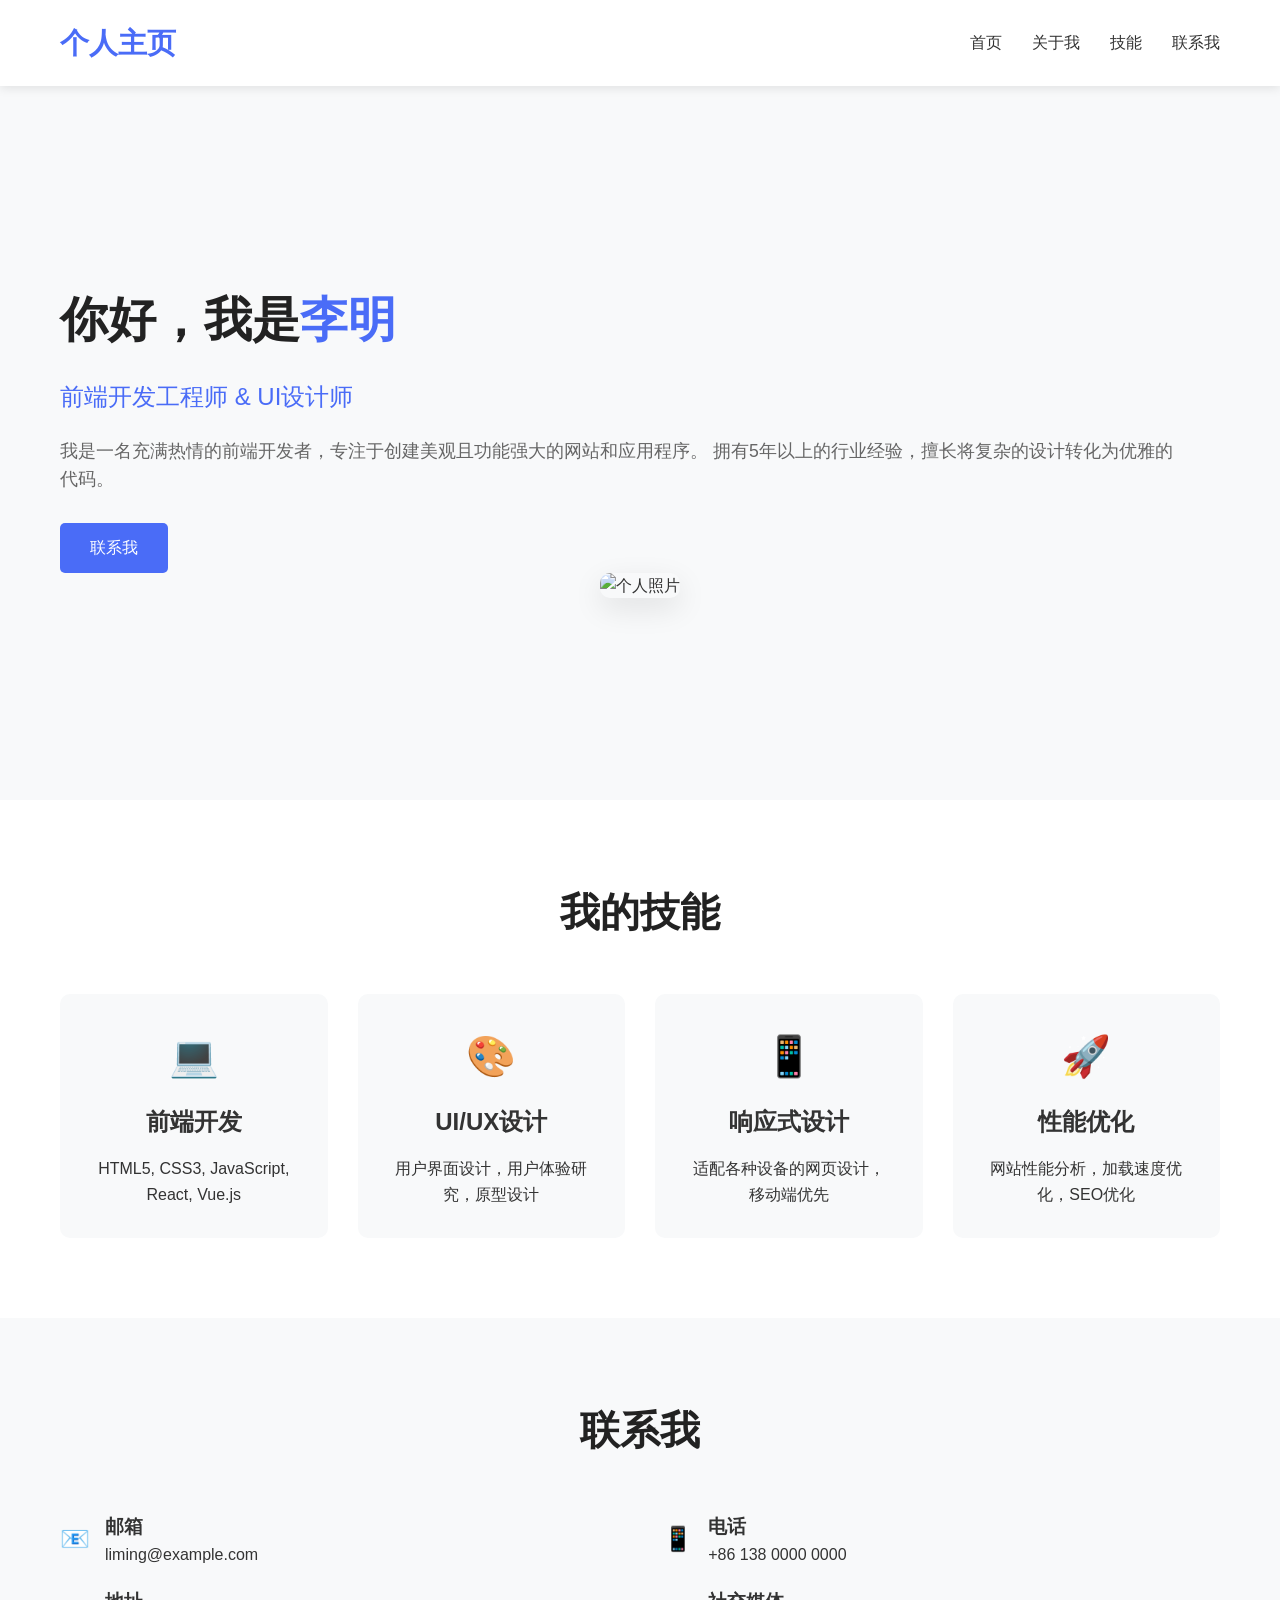
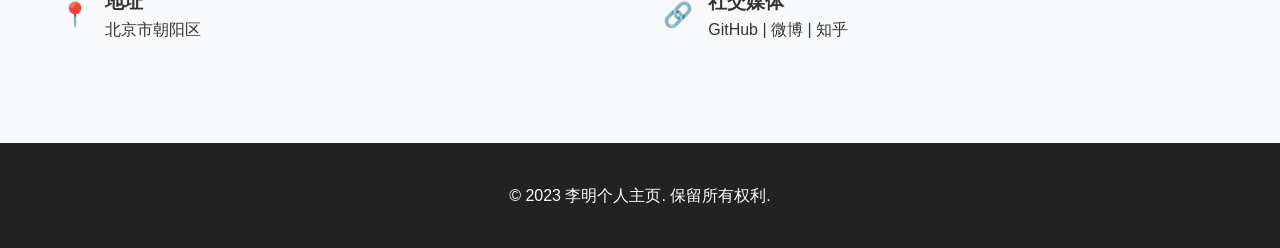
==== index.html @ 2fcee45f "Add initial personal homepage structure" ====
<!DOCTYPE html>
<html lang="zh-CN">
<head>
    <meta charset="UTF-8">
    <meta name="viewport" content="width=device-width, initial-scale=1.0">
    <title>个人主页 | 简洁优雅</title>
    <style>
        /* 基础样式 */
        * {
            margin: 0;
            padding: 0;
            box-sizing: border-box;
            font-family: 'Segoe UI', 'Microsoft YaHei', sans-serif;
        }
        
        body {
            background-color: #f8f9fa;
            color: #333;
            line-height: 1.6;
        }
        
        .container {
            max-width: 1200px;
            margin: 0 auto;
            padding: 0 20px;
        }
        
        /* 导航栏样式 */
        header {
            background-color: #fff;
            box-shadow: 0 2px 10px rgba(0,0,0,0.1);
            position: fixed;
            width: 100%;
            top: 0;
            z-index: 1000;
        }
        
        nav {
            display: flex;
            justify-content: space-between;
            align-items: center;
            padding: 20px 0;
        }
        
        .logo {
            font-size: 1.8rem;
            font-weight: 700;
            color: #4a6cf7;
        }
        
        .nav-links {
            display: flex;
            list-style: none;
        }
        
        .nav-links li {
            margin-left: 30px;
        }
        
        .nav-links a {
            text-decoration: none;
            color: #333;
            font-weight: 500;
            transition: color 0.3s;
        }
        
        .nav-links a:hover {
            color: #4a6cf7;
        }
        
        /* 主内容区样式 */
        main {
            margin-top: 80px;
        }
        
        .hero {
            display: flex;
            align-items: center;
            min-height: 80vh;
            padding: 60px 0;
        }
        
        .hero-content {
            flex: 1;
            padding-right: 40px;
        }
        
        .hero-image {
            flex: 1;
            text-align: center;
        }
        
        .hero-image img {
            max-width: 100%;
            border-radius: 10px;
            box-shadow: 0 10px 30px rgba(0,0,0,0.1);
        }
        
        h1 {
            font-size: 3rem;
            margin-bottom: 20px;
            color: #222;
        }
        
        .subtitle {
            font-size: 1.5rem;
            color: #4a6cf7;
            margin-bottom: 20px;
        }
        
        .description {
            font-size: 1.1rem;
            margin-bottom: 30px;
            color: #666;
        }
        
        .btn {
            display: inline-block;
            background-color: #4a6cf7;
            color: white;
            padding: 12px 30px;
            border-radius: 5px;
            text-decoration: none;
            font-weight: 500;
            transition: background-color 0.3s, transform 0.3s;
        }
        
        .btn:hover {
            background-color: #3a5bd9;
            transform: translateY(-3px);
        }
        
        /* 技能展示区样式 */
        .skills {
            padding: 80px 0;
            background-color: #fff;
        }
        
        .section-title {
            text-align: center;
            font-size: 2.5rem;
            margin-bottom: 50px;
            color: #222;
        }
        
        .skills-grid {
            display: grid;
            grid-template-columns: repeat(auto-fit, minmax(250px, 1fr));
            gap: 30px;
        }
        
        .skill-card {
            background-color: #f8f9fa;
            padding: 30px;
            border-radius: 10px;
            text-align: center;
            transition: transform 0.3s, box-shadow 0.3s;
        }
        
        .skill-card:hover {
            transform: translateY(-10px);
            box-shadow: 0 15px 30px rgba(0,0,0,0.1);
        }
        
        .skill-icon {
            font-size: 2.5rem;
            color: #4a6cf7;
            margin-bottom: 15px;
        }
        
        .skill-card h3 {
            font-size: 1.5rem;
            margin-bottom: 15px;
        }
        
        /* 联系信息样式 */
        .contact {
            padding: 80px 0;
        }
        
        .contact-info {
            display: flex;
            flex-wrap: wrap;
            justify-content: space-between;
            margin-top: 40px;
        }
        
        .contact-item {
            flex-basis: 48%;
            margin-bottom: 20px;
            display: flex;
            align-items: center;
        }
        
        .contact-icon {
            font-size: 1.5rem;
            color: #4a6cf7;
            margin-right: 15px;
        }
        
        /* 页脚样式 */
        footer {
            background-color: #222;
            color: #fff;
            padding: 40px 0;
            text-align: center;
        }
        
        /* 响应式设计 */
        @media (max-width: 768px) {
            .hero {
                flex-direction: column;
                text-align: center;
            }
            
            .hero-content {
                padding-right: 0;
                margin-bottom: 40px;
            }
            
            h1 {
                font-size: 2.5rem;
            }
            
            .nav-links {
                display: none;
            }
            
            .contact-item {
                flex-basis: 100%;
            }
        }
    </style>
</head>
<body>
    <!-- 导航栏 -->
    <header>
        <div class="container">
            <nav>
                <div class="logo">个人主页</div>
                <ul class="nav-links">
                    <li><a href="#home">首页</a></li>
                    <li><a href="#about">关于我</a></li>
                    <li><a href="#skills">技能</a></li>
                    <li><a href="#contact">联系我</a></li>
                </ul>
            </nav>
        </div>
    </header>

    <!-- 主内容区 -->
    <main>
        <!-- 个人介绍区域 -->
        <section class="hero" id="home">
            <div class="container">
                <div class="hero-content">
                    <h1>你好，我是<span style="color: #4a6cf7;">李明</span></h1>
                    <div class="subtitle">前端开发工程师 & UI设计师</div>
                    <p class="description">
                        我是一名充满热情的前端开发者，专注于创建美观且功能强大的网站和应用程序。
                        拥有5年以上的行业经验，擅长将复杂的设计转化为优雅的代码。
                    </p>
                    <a href="#contact" class="btn">联系我</a>
                </div>
                <div class="hero-image">
                    <!-- 这里可以使用真实的个人照片 -->
                    <img src="https://via.placeholder.com/400x500/4a6cf7/ffffff?text=个人照片" alt="个人照片">
                </div>
            </div>
        </section>

        <!-- 技能展示区 -->
        <section class="skills" id="skills">
            <div class="container">
                <h2 class="section-title">我的技能</h2>
                <div class="skills-grid">
                    <div class="skill-card">
                        <div class="skill-icon">💻</div>
                        <h3>前端开发</h3>
                        <p>HTML5, CSS3, JavaScript, React, Vue.js</p>
                    </div>
                    <div class="skill-card">
                        <div class="skill-icon">🎨</div>
                        <h3>UI/UX设计</h3>
                        <p>用户界面设计，用户体验研究，原型设计</p>
                    </div>
                    <div class="skill-card">
                        <div class="skill-icon">📱</div>
                        <h3>响应式设计</h3>
                        <p>适配各种设备的网页设计，移动端优先</p>
                    </div>
                    <div class="skill-card">
                        <div class="skill-icon">🚀</div>
                        <h3>性能优化</h3>
                        <p>网站性能分析，加载速度优化，SEO优化</p>
                    </div>
                </div>
            </div>
        </section>

        <!-- 联系信息 -->
        <section class="contact" id="contact">
            <div class="container">
                <h2 class="section-title">联系我</h2>
                <div class="contact-info">
                    <div class="contact-item">
                        <div class="contact-icon">📧</div>
                        <div>
                            <h3>邮箱</h3>
                            <p>liming@example.com</p>
                        </div>
                    </div>
                    <div class="contact-item">
                        <div class="contact-icon">📱</div>
                        <div>
                            <h3>电话</h3>
                            <p>+86 138 0000 0000</p>
                        </div>
                    </div>
                    <div class="contact-item">
                        <div class="contact-icon">📍</div>
                        <div>
                            <h3>地址</h3>
                            <p>北京市朝阳区</p>
                        </div>
                    </div>
                    <div class="contact-item">
                        <div class="contact-icon">🔗</div>
                        <div>
                            <h3>社交媒体</h3>
                            <p>GitHub | 微博 | 知乎</p>
                        </div>
                    </div>
                </div>
            </div>
        </section>
    </main>

    <!-- 页脚 -->
    <footer>
        <div class="container">
            <p>© 2023 李明个人主页. 保留所有权利.</p>
        </div>
    </footer>
</body>
  </html>
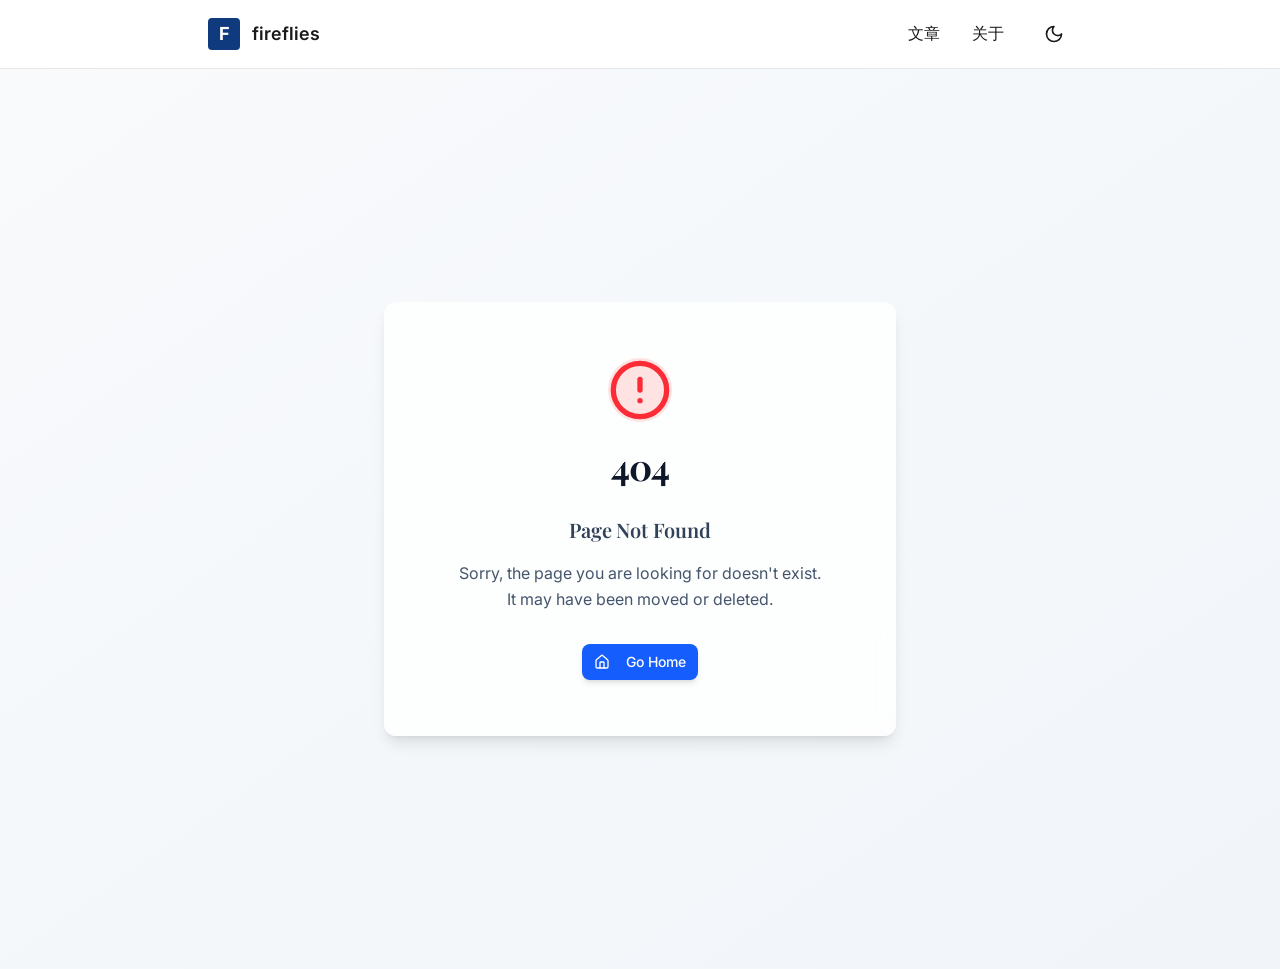
==== commit 85c89a0f: "feat: deploy fireflies blog to GitHub Pages" ====
--- a/index.html
+++ b/index.html
@@ -1,346 +1,86 @@
-<!DOCTYPE html>
-<html lang="zh-CN">
-<head>
-    <meta charset="UTF-8">
-    <meta name="viewport" content="width=device-width, initial-scale=1.0">
-    <title>个人主页 | 简洁优雅</title>
-    <style>
-        /* 基础样式 */
-        * {
-            margin: 0;
-            padding: 0;
-            box-sizing: border-box;
-            font-family: 'Segoe UI', 'Microsoft YaHei', sans-serif;
-        }
-        
-        body {
-            background-color: #f8f9fa;
-            color: #333;
-            line-height: 1.6;
-        }
-        
-        .container {
-            max-width: 1200px;
-            margin: 0 auto;
-            padding: 0 20px;
-        }
-        
-        /* 导航栏样式 */
-        header {
-            background-color: #fff;
-            box-shadow: 0 2px 10px rgba(0,0,0,0.1);
-            position: fixed;
-            width: 100%;
-            top: 0;
-            z-index: 1000;
-        }
-        
-        nav {
-            display: flex;
-            justify-content: space-between;
-            align-items: center;
-            padding: 20px 0;
-        }
-        
-        .logo {
-            font-size: 1.8rem;
-            font-weight: 700;
-            color: #4a6cf7;
-        }
-        
-        .nav-links {
-            display: flex;
-            list-style: none;
-        }
-        
-        .nav-links li {
-            margin-left: 30px;
-        }
-        
-        .nav-links a {
-            text-decoration: none;
-            color: #333;
-            font-weight: 500;
-            transition: color 0.3s;
-        }
-        
-        .nav-links a:hover {
-            color: #4a6cf7;
-        }
-        
-        /* 主内容区样式 */
-        main {
-            margin-top: 80px;
-        }
-        
-        .hero {
-            display: flex;
-            align-items: center;
-            min-height: 80vh;
-            padding: 60px 0;
-        }
-        
-        .hero-content {
-            flex: 1;
-            padding-right: 40px;
-        }
-        
-        .hero-image {
-            flex: 1;
-            text-align: center;
-        }
-        
-        .hero-image img {
-            max-width: 100%;
-            border-radius: 10px;
-            box-shadow: 0 10px 30px rgba(0,0,0,0.1);
-        }
-        
-        h1 {
-            font-size: 3rem;
-            margin-bottom: 20px;
-            color: #222;
-        }
-        
-        .subtitle {
-            font-size: 1.5rem;
-            color: #4a6cf7;
-            margin-bottom: 20px;
-        }
-        
-        .description {
-            font-size: 1.1rem;
-            margin-bottom: 30px;
-            color: #666;
-        }
-        
-        .btn {
-            display: inline-block;
-            background-color: #4a6cf7;
-            color: white;
-            padding: 12px 30px;
-            border-radius: 5px;
-            text-decoration: none;
-            font-weight: 500;
-            transition: background-color 0.3s, transform 0.3s;
-        }
-        
-        .btn:hover {
-            background-color: #3a5bd9;
-            transform: translateY(-3px);
-        }
-        
-        /* 技能展示区样式 */
-        .skills {
-            padding: 80px 0;
-            background-color: #fff;
-        }
-        
-        .section-title {
-            text-align: center;
-            font-size: 2.5rem;
-            margin-bottom: 50px;
-            color: #222;
-        }
-        
-        .skills-grid {
-            display: grid;
-            grid-template-columns: repeat(auto-fit, minmax(250px, 1fr));
-            gap: 30px;
-        }
-        
-        .skill-card {
-            background-color: #f8f9fa;
-            padding: 30px;
-            border-radius: 10px;
-            text-align: center;
-            transition: transform 0.3s, box-shadow 0.3s;
-        }
-        
-        .skill-card:hover {
-            transform: translateY(-10px);
-            box-shadow: 0 15px 30px rgba(0,0,0,0.1);
-        }
-        
-        .skill-icon {
-            font-size: 2.5rem;
-            color: #4a6cf7;
-            margin-bottom: 15px;
-        }
-        
-        .skill-card h3 {
-            font-size: 1.5rem;
-            margin-bottom: 15px;
-        }
-        
-        /* 联系信息样式 */
-        .contact {
-            padding: 80px 0;
-        }
-        
-        .contact-info {
-            display: flex;
-            flex-wrap: wrap;
-            justify-content: space-between;
-            margin-top: 40px;
-        }
-        
-        .contact-item {
-            flex-basis: 48%;
-            margin-bottom: 20px;
-            display: flex;
-            align-items: center;
-        }
-        
-        .contact-icon {
-            font-size: 1.5rem;
-            color: #4a6cf7;
-            margin-right: 15px;
-        }
-        
-        /* 页脚样式 */
-        footer {
-            background-color: #222;
-            color: #fff;
-            padding: 40px 0;
-            text-align: center;
-        }
-        
-        /* 响应式设计 */
-        @media (max-width: 768px) {
-            .hero {
-                flex-direction: column;
-                text-align: center;
-            }
-            
-            .hero-content {
-                padding-right: 0;
-                margin-bottom: 40px;
-            }
-            
-            h1 {
-                font-size: 2.5rem;
-            }
-            
-            .nav-links {
-                display: none;
-            }
-            
-            .contact-item {
-                flex-basis: 100%;
-            }
-        }
-    </style>
-</head>
-<body>
-    <!-- 导航栏 -->
-    <header>
-        <div class="container">
-            <nav>
-                <div class="logo">个人主页</div>
-                <ul class="nav-links">
-                    <li><a href="#home">首页</a></li>
-                    <li><a href="#about">关于我</a></li>
-                    <li><a href="#skills">技能</a></li>
-                    <li><a href="#contact">联系我</a></li>
-                </ul>
-            </nav>
-        </div>
-    </header>
+<!doctype html>
+<html lang="en">
 
-    <!-- 主内容区 -->
-    <main>
-        <!-- 个人介绍区域 -->
-        <section class="hero" id="home">
-            <div class="container">
-                <div class="hero-content">
-                    <h1>你好，我是<span style="color: #4a6cf7;">李明</span></h1>
-                    <div class="subtitle">前端开发工程师 & UI设计师</div>
-                    <p class="description">
-                        我是一名充满热情的前端开发者，专注于创建美观且功能强大的网站和应用程序。
-                        拥有5年以上的行业经验，擅长将复杂的设计转化为优雅的代码。
-                    </p>
-                    <a href="#contact" class="btn">联系我</a>
-                </div>
-                <div class="hero-image">
-                    <!-- 这里可以使用真实的个人照片 -->
-                    <img src="https://via.placeholder.com/400x500/4a6cf7/ffffff?text=个人照片" alt="个人照片">
-                </div>
-            </div>
-        </section>
+  <head>
+    <meta charset="UTF-8" />
+    <meta
+      name="viewport"
+      content="width=device-width, initial-scale=1.0, maximum-scale=1" />
+    <title>{{project_title}}</title>    
+    <link rel="preconnect" href="https://fonts.googleapis.com" />
+    <link rel="preconnect" href="https://fonts.gstatic.com" crossorigin />
+    <link href="https://fonts.googleapis.com/css2?family=Playfair+Display:wght@700;800&family=Inter:wght@400;500;600;700&display=swap" rel="stylesheet" />
+    <script type="module" crossorigin src="/assets/index-MQokzXFc.js"></script>
+    <link rel="stylesheet" crossorigin href="/assets/index-CZmpnC3a.css">
+    <script src="/__manus__/debug-collector.js" defer></script>
+  </head>
 
-        <!-- 技能展示区 -->
-        <section class="skills" id="skills">
-            <div class="container">
-                <h2 class="section-title">我的技能</h2>
-                <div class="skills-grid">
-                    <div class="skill-card">
-                        <div class="skill-icon">💻</div>
-                        <h3>前端开发</h3>
-                        <p>HTML5, CSS3, JavaScript, React, Vue.js</p>
-                    </div>
-                    <div class="skill-card">
-                        <div class="skill-icon">🎨</div>
-                        <h3>UI/UX设计</h3>
-                        <p>用户界面设计，用户体验研究，原型设计</p>
-                    </div>
-                    <div class="skill-card">
-                        <div class="skill-icon">📱</div>
-                        <h3>响应式设计</h3>
-                        <p>适配各种设备的网页设计，移动端优先</p>
-                    </div>
-                    <div class="skill-card">
-                        <div class="skill-icon">🚀</div>
-                        <h3>性能优化</h3>
-                        <p>网站性能分析，加载速度优化，SEO优化</p>
-                    </div>
-                </div>
-            </div>
-        </section>
+  <body>
+    <script id="manus-runtime">window.__MANUS_HOST_DEV__ = false;
+(function(){"use strict";var Mr={exports:{}},Kn={};/**
+ * @license React
+ * react-jsx-runtime.production.js
+ *
+ * Copyright (c) Meta Platforms, Inc. and affiliates.
+ *
+ * This source code is licensed under the MIT license found in the
+ * LICENSE file in the root directory of this source tree.
+ */var $c;function um(){if($c)return Kn;$c=1;var r=Symbol.for("react.transitional.element"),i=Symbol.for("react.fragment");function c(s,d,m){var x=null;if(m!==void 0&&(x=""+m),d.key!==void 0&&(x=""+d.key),"key"in d){m={};for(var R in d)R!=="key"&&(m[R]=d[R])}else m=d;return d=m.ref,{$$typeof:r,type:s,key:x,ref:d!==void 0?d:null,props:m}}return Kn.Fragment=i,Kn.jsx=c,Kn.jsxs=c,Kn}var Fc;function dm(){return Fc||(Fc=1,Mr.exports=um()),Mr.exports}var h=dm(),Ar={exports:{}},Pn={},Rr={exports:{}},Nr={};/**
+ * @license React
+ * scheduler.production.js
+ *
+ * Copyright (c) Meta Platforms, Inc. and affiliates.
+ *
+ * This source code is licensed under the MIT license found in the
+ * LICENSE file in the root directory of this source tree.
+ */var Ic;function fm(){return Ic||(Ic=1,function(r){function i(A,q){var B=A.length;A.push(q);t:for(;0<B;){var bt=B-1>>>1,p=A[bt];if(0<d(p,q))A[bt]=q,A[B]=p,B=bt;else break t}}function c(A){return A.length===0?null:A[0]}function s(A){if(A.length===0)return null;var q=A[0],B=A.pop();if(B!==q){A[0]=B;t:for(var bt=0,p=A.length,O=p>>>1;bt<O;){var X=2*(bt+1)-1,G=A[X],Z=X+1,st=A[Z];if(0>d(G,B))Z<p&&0>d(st,G)?(A[bt]=st,A[Z]=B,bt=Z):(A[bt]=G,A[X]=B,bt=X);else if(Z<p&&0>d(st,B))A[bt]=st,A[Z]=B,bt=Z;else break t}}return q}function d(A,q){var B=A.sortIndex-q.sortIndex;return B!==0?B:A.id-q.id}if(r.unstable_now=void 0,typeof performance=="object"&&typeof performance.now=="function"){var m=performance;r.unstable_now=function(){return m.now()}}else{var x=Date,R=x.now();r.unstable_now=function(){return x.now()-R}}var C=[],v=[],D=1,j=null,J=3,at=!1,$=!1,nt=!1,ct=!1,ht=typeof setTimeout=="function"?setTimeout:null,St=typeof clearTimeout=="function"?clearTimeout:null,_=typeof setImmediate<"u"?setImmediate:null;function Y(A){for(var q=c(v);q!==null;){if(q.callback===null)s(v);else if(q.startTime<=A)s(v),q.sortIndex=q.expirationTime,i(C,q);else break;q=c(v)}}function H(A){if(nt=!1,Y(A),!$)if(c(C)!==null)$=!0,it||(it=!0,Bt());else{var q=c(v);q!==null&&Mt(H,q.startTime-A)}}var it=!1,rt=-1,V=5,xt=-1;function Be(){return ct?!0:!(r.unstable_now()-xt<V)}function te(){if(ct=!1,it){var A=r.unstable_now();xt=A;var q=!0;try{t:{$=!1,nt&&(nt=!1,St(rt),rt=-1),at=!0;var B=J;try{e:{for(Y(A),j=c(C);j!==null&&!(j.expirationTime>A&&Be());){var bt=j.callback;if(typeof bt=="function"){j.callback=null,J=j.priorityLevel;var p=bt(j.expirationTime<=A);if(A=r.unstable_now(),typeof p=="function"){j.callback=p,Y(A),q=!0;break e}j===c(C)&&s(C),Y(A)}else s(C);j=c(C)}if(j!==null)q=!0;else{var O=c(v);O!==null&&Mt(H,O.startTime-A),q=!1}}break t}finally{j=null,J=B,at=!1}q=void 0}}finally{q?Bt():it=!1}}}var Bt;if(typeof _=="function")Bt=function(){_(te)};else if(typeof MessageChannel<"u"){var me=new MessageChannel,Se=me.port2;me.port1.onmessage=te,Bt=function(){Se.postMessage(null)}}else Bt=function(){ht(te,0)};function Mt(A,q){rt=ht(function(){A(r.unstable_now())},q)}r.unstable_IdlePriority=5,r.unstable_ImmediatePriority=1,r.unstable_LowPriority=4,r.unstable_NormalPriority=3,r.unstable_Profiling=null,r.unstable_UserBlockingPriority=2,r.unstable_cancelCallback=function(A){A.callback=null},r.unstable_forceFrameRate=function(A){0>A||125<A?console.error("forceFrameRate takes a positive int between 0 and 125, forcing frame rates higher than 125 fps is not supported"):V=0<A?Math.floor(1e3/A):5},r.unstable_getCurrentPriorityLevel=function(){return J},r.unstable_next=function(A){switch(J){case 1:case 2:case 3:var q=3;break;default:q=J}var B=J;J=q;try{return A()}finally{J=B}},r.unstable_requestPaint=function(){ct=!0},r.unstable_runWithPriority=function(A,q){switch(A){case 1:case 2:case 3:case 4:case 5:break;default:A=3}var B=J;J=A;try{return q()}finally{J=B}},r.unstable_scheduleCallback=function(A,q,B){var bt=r.unstable_now();switch(typeof B=="object"&&B!==null?(B=B.delay,B=typeof B=="number"&&0<B?bt+B:bt):B=bt,A){case 1:var p=-1;break;case 2:p=250;break;case 5:p=1073741823;break;case 4:p=1e4;break;default:p=5e3}return p=B+p,A={id:D++,callback:q,priorityLevel:A,startTime:B,expirationTime:p,sortIndex:-1},B>bt?(A.sortIndex=B,i(v,A),c(C)===null&&A===c(v)&&(nt?(St(rt),rt=-1):nt=!0,Mt(H,B-bt))):(A.sortIndex=p,i(C,A),$||at||($=!0,it||(it=!0,Bt()))),A},r.unstable_shouldYield=Be,r.unstable_wrapCallback=function(A){var q=J;return function(){var B=J;J=q;try{return A.apply(this,arguments)}finally{J=B}}}}(Nr)),Nr}var tu;function hm(){return tu||(tu=1,Rr.exports=fm()),Rr.exports}var zr={exports:{}},ut={};/**
+ * @license React
+ * react.production.js
+ *
+ * Copyright (c) Meta Platforms, Inc. and affiliates.
+ *
+ * This source code is licensed under the MIT license found in the
+ * LICENSE file in the root directory of this source tree.
+ */var eu;function mm(){if(eu)return ut;eu=1;var r=Symbol.for("react.transitional.element"),i=Symbol.for("react.portal"),c=Symbol.for("react.fragment"),s=Symbol.for("react.strict_mode"),d=Symbol.for("react.profiler"),m=Symbol.for("react.consumer"),x=Symbol.for("react.context"),R=Symbol.for("react.forward_ref"),C=Symbol.for("react.suspense"),v=Symbol.for("react.memo"),D=Symbol.for("react.lazy"),j=Symbol.iterator;function J(p){return p===null||typeof p!="object"?null:(p=j&&p[j]||p["@@iterator"],typeof p=="function"?p:null)}var at={isMounted:function(){return!1},enqueueForceUpdate:function(){},enqueueReplaceState:function(){},enqueueSetState:function(){}},$=Object.assign,nt={};function ct(p,O,X){this.props=p,this.context=O,this.refs=nt,this.updater=X||at}ct.prototype.isReactComponent={},ct.prototype.setState=function(p,O){if(typeof p!="object"&&typeof p!="function"&&p!=null)throw Error("takes an object of state variables to update or a function which returns an object of state variables.");this.updater.enqueueSetState(this,p,O,"setState")},ct.prototype.forceUpdate=function(p){this.updater.enqueueForceUpdate(this,p,"forceUpdate")};function ht(){}ht.prototype=ct.prototype;function St(p,O,X){this.props=p,this.context=O,this.refs=nt,this.updater=X||at}var _=St.prototype=new ht;_.constructor=St,$(_,ct.prototype),_.isPureReactComponent=!0;var Y=Array.isArray,H={H:null,A:null,T:null,S:null,V:null},it=Object.prototype.hasOwnProperty;function rt(p,O,X,G,Z,st){return X=st.ref,{$$typeof:r,type:p,key:O,ref:X!==void 0?X:null,props:st}}function V(p,O){return rt(p.type,O,void 0,void 0,void 0,p.props)}function xt(p){return typeof p=="object"&&p!==null&&p.$$typeof===r}function Be(p){var O={"=":"=0",":":"=2"};return"$"+p.replace(/[=:]/g,function(X){return O[X]})}var te=/\/+/g;function Bt(p,O){return typeof p=="object"&&p!==null&&p.key!=null?Be(""+p.key):O.toString(36)}function me(){}function Se(p){switch(p.status){case"fulfilled":return p.value;case"rejected":throw p.reason;default:switch(typeof p.status=="string"?p.then(me,me):(p.status="pending",p.then(function(O){p.status==="pending"&&(p.status="fulfilled",p.value=O)},function(O){p.status==="pending"&&(p.status="rejected",p.reason=O)})),p.status){case"fulfilled":return p.value;case"rejected":throw p.reason}}throw p}function Mt(p,O,X,G,Z){var st=typeof p;(st==="undefined"||st==="boolean")&&(p=null);var I=!1;if(p===null)I=!0;else switch(st){case"bigint":case"string":case"number":I=!0;break;case"object":switch(p.$$typeof){case r:case i:I=!0;break;case D:return I=p._init,Mt(I(p._payload),O,X,G,Z)}}if(I)return Z=Z(p),I=G===""?"."+Bt(p,0):G,Y(Z)?(X="",I!=null&&(X=I.replace(te,"$&/")+"/"),Mt(Z,O,X,"",function(Jt){return Jt})):Z!=null&&(xt(Z)&&(Z=V(Z,X+(Z.key==null||p&&p.key===Z.key?"":(""+Z.key).replace(te,"$&/")+"/")+I)),O.push(Z)),1;I=0;var gt=G===""?".":G+":";if(Y(p))for(var Tt=0;Tt<p.length;Tt++)G=p[Tt],st=gt+Bt(G,Tt),I+=Mt(G,O,X,st,Z);else if(Tt=J(p),typeof Tt=="function")for(p=Tt.call(p),Tt=0;!(G=p.next()).done;)G=G.value,st=gt+Bt(G,Tt++),I+=Mt(G,O,X,st,Z);else if(st==="object"){if(typeof p.then=="function")return Mt(Se(p),O,X,G,Z);throw O=String(p),Error("Objects are not valid as a React child (found: "+(O==="[object Object]"?"object with keys {"+Object.keys(p).join(", ")+"}":O)+"). If you meant to render a collection of children, use an array instead.")}return I}function A(p,O,X){if(p==null)return p;var G=[],Z=0;return Mt(p,G,"","",function(st){return O.call(X,st,Z++)}),G}function q(p){if(p._status===-1){var O=p._result;O=O(),O.then(function(X){(p._status===0||p._status===-1)&&(p._status=1,p._result=X)},function(X){(p._status===0||p._status===-1)&&(p._status=2,p._result=X)}),p._status===-1&&(p._status=0,p._result=O)}if(p._status===1)return p._result.default;throw p._result}var B=typeof reportError=="function"?reportError:function(p){if(typeof window=="object"&&typeof window.ErrorEvent=="function"){var O=new window.ErrorEvent("error",{bubbles:!0,cancelable:!0,message:typeof p=="object"&&p!==null&&typeof p.message=="string"?String(p.message):String(p),error:p});if(!window.dispatchEvent(O))return}else if(typeof process=="object"&&typeof process.emit=="function"){process.emit("uncaughtException",p);return}console.error(p)};function bt(){}return ut.Children={map:A,forEach:function(p,O,X){A(p,function(){O.apply(this,arguments)},X)},count:function(p){var O=0;return A(p,function(){O++}),O},toArray:function(p){return A(p,function(O){return O})||[]},only:function(p){if(!xt(p))throw Error("React.Children.only expected to receive a single React element child.");return p}},ut.Component=ct,ut.Fragment=c,ut.Profiler=d,ut.PureComponent=St,ut.StrictMode=s,ut.Suspense=C,ut.__CLIENT_INTERNALS_DO_NOT_USE_OR_WARN_USERS_THEY_CANNOT_UPGRADE=H,ut.__COMPILER_RUNTIME={__proto__:null,c:function(p){return H.H.useMemoCache(p)}},ut.cache=function(p){return function(){return p.apply(null,arguments)}},ut.cloneElement=function(p,O,X){if(p==null)throw Error("The argument must be a React element, but you passed "+p+".");var G=$({},p.props),Z=p.key,st=void 0;if(O!=null)for(I in O.ref!==void 0&&(st=void 0),O.key!==void 0&&(Z=""+O.key),O)!it.call(O,I)||I==="key"||I==="__self"||I==="__source"||I==="ref"&&O.ref===void 0||(G[I]=O[I]);var I=arguments.length-2;if(I===1)G.children=X;else if(1<I){for(var gt=Array(I),Tt=0;Tt<I;Tt++)gt[Tt]=arguments[Tt+2];G.children=gt}return rt(p.type,Z,void 0,void 0,st,G)},ut.createContext=function(p){return p={$$typeof:x,_currentValue:p,_currentValue2:p,_threadCount:0,Provider:null,Consumer:null},p.Provider=p,p.Consumer={$$typeof:m,_context:p},p},ut.createElement=function(p,O,X){var G,Z={},st=null;if(O!=null)for(G in O.key!==void 0&&(st=""+O.key),O)it.call(O,G)&&G!=="key"&&G!=="__self"&&G!=="__source"&&(Z[G]=O[G]);var I=arguments.length-2;if(I===1)Z.children=X;else if(1<I){for(var gt=Array(I),Tt=0;Tt<I;Tt++)gt[Tt]=arguments[Tt+2];Z.children=gt}if(p&&p.defaultProps)for(G in I=p.defaultProps,I)Z[G]===void 0&&(Z[G]=I[G]);return rt(p,st,void 0,void 0,null,Z)},ut.createRef=function(){return{current:null}},ut.forwardRef=function(p){return{$$typeof:R,render:p}},ut.isValidElement=xt,ut.lazy=function(p){return{$$typeof:D,_payload:{_status:-1,_result:p},_init:q}},ut.memo=function(p,O){return{$$typeof:v,type:p,compare:O===void 0?null:O}},ut.startTransition=function(p){var O=H.T,X={};H.T=X;try{var G=p(),Z=H.S;Z!==null&&Z(X,G),typeof G=="object"&&G!==null&&typeof G.then=="function"&&G.then(bt,B)}catch(st){B(st)}finally{H.T=O}},ut.unstable_useCacheRefresh=function(){return H.H.useCacheRefresh()},ut.use=function(p){return H.H.use(p)},ut.useActionState=function(p,O,X){return H.H.useActionState(p,O,X)},ut.useCallback=function(p,O){return H.H.useCallback(p,O)},ut.useContext=function(p){return H.H.useContext(p)},ut.useDebugValue=function(){},ut.useDeferredValue=function(p,O){return H.H.useDeferredValue(p,O)},ut.useEffect=function(p,O,X){var G=H.H;if(typeof X=="function")throw Error("useEffect CRUD overload is not enabled in this build of React.");return G.useEffect(p,O)},ut.useId=function(){return H.H.useId()},ut.useImperativeHandle=function(p,O,X){return H.H.useImperativeHandle(p,O,X)},ut.useInsertionEffect=function(p,O){return H.H.useInsertionEffect(p,O)},ut.useLayoutEffect=function(p,O){return H.H.useLayoutEffect(p,O)},ut.useMemo=function(p,O){return H.H.useMemo(p,O)},ut.useOptimistic=function(p,O){return H.H.useOptimistic(p,O)},ut.useReducer=function(p,O,X){return H.H.useReducer(p,O,X)},ut.useRef=function(p){return H.H.useRef(p)},ut.useState=function(p){return H.H.useState(p)},ut.useSyncExternalStore=function(p,O,X){return H.H.useSyncExternalStore(p,O,X)},ut.useTransition=function(){return H.H.useTransition()},ut.version="19.1.1",ut}var lu;function _r(){return lu||(lu=1,zr.exports=mm()),zr.exports}var kr={exports:{}},he={};/**
+ * @license React
+ * react-dom.production.js
+ *
+ * Copyright (c) Meta Platforms, Inc. and affiliates.
+ *
+ * This source code is licensed under the MIT license found in the
+ * LICENSE file in the root directory of this source tree.
+ */var au;function gm(){if(au)return he;au=1;var r=_r();function i(C){var v="https://react.dev/errors/"+C;if(1<arguments.length){v+="?args[]="+encodeURIComponent(arguments[1]);for(var D=2;D<arguments.length;D++)v+="&args[]="+encodeURIComponent(arguments[D])}return"Minified React error #"+C+"; visit "+v+" for the full message or use the non-minified dev environment for full errors and additional helpful warnings."}function c(){}var s={d:{f:c,r:function(){throw Error(i(522))},D:c,C:c,L:c,m:c,X:c,S:c,M:c},p:0,findDOMNode:null},d=Symbol.for("react.portal");function m(C,v,D){var j=3<arguments.length&&arguments[3]!==void 0?arguments[3]:null;return{$$typeof:d,key:j==null?null:""+j,children:C,containerInfo:v,implementation:D}}var x=r.__CLIENT_INTERNALS_DO_NOT_USE_OR_WARN_USERS_THEY_CANNOT_UPGRADE;function R(C,v){if(C==="font")return"";if(typeof v=="string")return v==="use-credentials"?v:""}return he.__DOM_INTERNALS_DO_NOT_USE_OR_WARN_USERS_THEY_CANNOT_UPGRADE=s,he.createPortal=function(C,v){var D=2<arguments.length&&arguments[2]!==void 0?arguments[2]:null;if(!v||v.nodeType!==1&&v.nodeType!==9&&v.nodeType!==11)throw Error(i(299));return m(C,v,null,D)},he.flushSync=function(C){var v=x.T,D=s.p;try{if(x.T=null,s.p=2,C)return C()}finally{x.T=v,s.p=D,s.d.f()}},he.preconnect=function(C,v){typeof C=="string"&&(v?(v=v.crossOrigin,v=typeof v=="string"?v==="use-credentials"?v:"":void 0):v=null,s.d.C(C,v))},he.prefetchDNS=function(C){typeof C=="string"&&s.d.D(C)},he.preinit=function(C,v){if(typeof C=="string"&&v&&typeof v.as=="string"){var D=v.as,j=R(D,v.crossOrigin),J=typeof v.integrity=="string"?v.integrity:void 0,at=typeof v.fetchPriority=="string"?v.fetchPriority:void 0;D==="style"?s.d.S(C,typeof v.precedence=="string"?v.precedence:void 0,{crossOrigin:j,integrity:J,fetchPriority:at}):D==="script"&&s.d.X(C,{crossOrigin:j,integrity:J,fetchPriority:at,nonce:typeof v.nonce=="string"?v.nonce:void 0})}},he.preinitModule=function(C,v){if(typeof C=="string")if(typeof v=="object"&&v!==null){if(v.as==null||v.as==="script"){var D=R(v.as,v.crossOrigin);s.d.M(C,{crossOrigin:D,integrity:typeof v.integrity=="string"?v.integrity:void 0,nonce:typeof v.nonce=="string"?v.nonce:void 0})}}else v==null&&s.d.M(C)},he.preload=function(C,v){if(typeof C=="string"&&typeof v=="object"&&v!==null&&typeof v.as=="string"){var D=v.as,j=R(D,v.crossOrigin);s.d.L(C,D,{crossOrigin:j,integrity:typeof v.integrity=="string"?v.integrity:void 0,nonce:typeof v.nonce=="string"?v.nonce:void 0,type:typeof v.type=="string"?v.type:void 0,fetchPriority:typeof v.fetchPriority=="string"?v.fetchPriority:void 0,referrerPolicy:typeof v.referrerPolicy=="string"?v.referrerPolicy:void 0,imageSrcSet:typeof v.imageSrcSet=="string"?v.imageSrcSet:void 0,imageSizes:typeof v.imageSizes=="string"?v.imageSizes:void 0,media:typeof v.media=="string"?v.media:void 0})}},he.preloadModule=function(C,v){if(typeof C=="string")if(v){var D=R(v.as,v.crossOrigin);s.d.m(C,{as:typeof v.as=="string"&&v.as!=="script"?v.as:void 0,crossOrigin:D,integrity:typeof v.integrity=="string"?v.integrity:void 0})}else s.d.m(C)},he.requestFormReset=function(C){s.d.r(C)},he.unstable_batchedUpdates=function(C,v){return C(v)},he.useFormState=function(C,v,D){return x.H.useFormState(C,v,D)},he.useFormStatus=function(){return x.H.useHostTransitionStatus()},he.version="19.1.1",he}var nu;function pm(){if(nu)return kr.exports;nu=1;function r(){if(!(typeof __REACT_DEVTOOLS_GLOBAL_HOOK__>"u"||typeof __REACT_DEVTOOLS_GLOBAL_HOOK__.checkDCE!="function"))try{__REACT_DEVTOOLS_GLOBAL_HOOK__.checkDCE(r)}catch(i){console.error(i)}}return r(),kr.exports=gm(),kr.exports}/**
+ * @license React
+ * react-dom-client.production.js
+ *
+ * Copyright (c) Meta Platforms, Inc. and affiliates.
+ *
+ * This source code is licensed under the MIT license found in the
+ * LICENSE file in the root directory of this source tree.
+ */var ou;function ym(){if(ou)return Pn;ou=1;var r=hm(),i=_r(),c=pm();function s(t){var e="https://react.dev/errors/"+t;if(1<arguments.length){e+="?args[]="+encodeURIComponent(arguments[1]);for(var l=2;l<arguments.length;l++)e+="&args[]="+encodeURIComponent(arguments[l])}return"Minified React error #"+t+"; visit "+e+" for the full message or use the non-minified dev environment for full errors and additional helpful warnings."}function d(t){return!(!t||t.nodeType!==1&&t.nodeType!==9&&t.nodeType!==11)}function m(t){var e=t,l=t;if(t.alternate)for(;e.return;)e=e.return;else{t=e;do e=t,(e.flags&4098)!==0&&(l=e.return),t=e.return;while(t)}return e.tag===3?l:null}function x(t){if(t.tag===13){var e=t.memoizedState;if(e===null&&(t=t.alternate,t!==null&&(e=t.memoizedState)),e!==null)return e.dehydrated}return null}function R(t){if(m(t)!==t)throw Error(s(188))}function C(t){var e=t.alternate;if(!e){if(e=m(t),e===null)throw Error(s(188));return e!==t?null:t}for(var l=t,a=e;;){var n=l.return;if(n===null)break;var o=n.alternate;if(o===null){if(a=n.return,a!==null){l=a;continue}break}if(n.child===o.child){for(o=n.child;o;){if(o===l)return R(n),t;if(o===a)return R(n),e;o=o.sibling}throw Error(s(188))}if(l.return!==a.return)l=n,a=o;else{for(var u=!1,f=n.child;f;){if(f===l){u=!0,l=n,a=o;break}if(f===a){u=!0,a=n,l=o;break}f=f.sibling}if(!u){for(f=o.child;f;){if(f===l){u=!0,l=o,a=n;break}if(f===a){u=!0,a=o,l=n;break}f=f.sibling}if(!u)throw Error(s(189))}}if(l.alternate!==a)throw Error(s(190))}if(l.tag!==3)throw Error(s(188));return l.stateNode.current===l?t:e}function v(t){var e=t.tag;if(e===5||e===26||e===27||e===6)return t;for(t=t.child;t!==null;){if(e=v(t),e!==null)return e;t=t.sibling}return null}var D=Object.assign,j=Symbol.for("react.element"),J=Symbol.for("react.transitional.element"),at=Symbol.for("react.portal"),$=Symbol.for("react.fragment"),nt=Symbol.for("react.strict_mode"),ct=Symbol.for("react.profiler"),ht=Symbol.for("react.provider"),St=Symbol.for("react.consumer"),_=Symbol.for("react.context"),Y=Symbol.for("react.forward_ref"),H=Symbol.for("react.suspense"),it=Symbol.for("react.suspense_list"),rt=Symbol.for("react.memo"),V=Symbol.for("react.lazy"),xt=Symbol.for("react.activity"),Be=Symbol.for("react.memo_cache_sentinel"),te=Symbol.iterator;function Bt(t){return t===null||typeof t!="object"?null:(t=te&&t[te]||t["@@iterator"],typeof t=="function"?t:null)}var me=Symbol.for("react.client.reference");function Se(t){if(t==null)return null;if(typeof t=="function")return t.$$typeof===me?null:t.displayName||t.name||null;if(typeof t=="string")return t;switch(t){case $:return"Fragment";case ct:return"Profiler";case nt:return"StrictMode";case H:return"Suspense";case it:return"SuspenseList";case xt:return"Activity"}if(typeof t=="object")switch(t.$$typeof){case at:return"Portal";case _:return(t.displayName||"Context")+".Provider";case St:return(t._context.displayName||"Context")+".Consumer";case Y:var e=t.render;return t=t.displayName,t||(t=e.displayName||e.name||"",t=t!==""?"ForwardRef("+t+")":"ForwardRef"),t;case rt:return e=t.displayName||null,e!==null?e:Se(t.type)||"Memo";case V:e=t._payload,t=t._init;try{return Se(t(e))}catch{}}return null}var Mt=Array.isArray,A=i.__CLIENT_INTERNALS_DO_NOT_USE_OR_WARN_USERS_THEY_CANNOT_UPGRADE,q=c.__DOM_INTERNALS_DO_NOT_USE_OR_WARN_USERS_THEY_CANNOT_UPGRADE,B={pending:!1,data:null,method:null,action:null},bt=[],p=-1;function O(t){return{current:t}}function X(t){0>p||(t.current=bt[p],bt[p]=null,p--)}function G(t,e){p++,bt[p]=t.current,t.current=e}var Z=O(null),st=O(null),I=O(null),gt=O(null);function Tt(t,e){switch(G(I,e),G(st,t),G(Z,null),e.nodeType){case 9:case 11:t=(t=e.documentElement)&&(t=t.namespaceURI)?Hh(t):0;break;default:if(t=e.tagName,e=e.namespaceURI)e=Hh(e),t=Uh(e,t);else switch(t){case"svg":t=1;break;case"math":t=2;break;default:t=0}}X(Z),G(Z,t)}function Jt(){X(Z),X(st),X(I)}function Ke(t){t.memoizedState!==null&&G(gt,t);var e=Z.current,l=Uh(e,t.type);e!==l&&(G(st,t),G(Z,l))}function Ce(t){st.current===t&&(X(Z),X(st)),gt.current===t&&(X(gt),Wo._currentValue=B)}var Pe=Object.prototype.hasOwnProperty,yl=r.unstable_scheduleCallback,sn=r.unstable_cancelCallback,Ca=r.unstable_shouldYield,ri=r.unstable_requestPaint,ge=r.unstable_now,si=r.unstable_getCurrentPriorityLevel,Ul=r.unstable_ImmediatePriority,Fn=r.unstable_UserBlockingPriority,nl=r.unstable_NormalPriority,ci=r.unstable_LowPriority,Gl=r.unstable_IdlePriority,ui=r.log,Ea=r.unstable_setDisableYieldValue,ql=null,Wt=null;function Je(t){if(typeof ui=="function"&&Ea(t),Wt&&typeof Wt.setStrictMode=="function")try{Wt.setStrictMode(ql,t)}catch{}}var $t=Math.clz32?Math.clz32:fi,di=Math.log,Ta=Math.LN2;function fi(t){return t>>>=0,t===0?32:31-(di(t)/Ta|0)|0}var L=256,cn=4194304;function vl(t){var e=t&42;if(e!==0)return e;switch(t&-t){case 1:return 1;case 2:return 2;case 4:return 4;case 8:return 8;case 16:return 16;case 32:return 32;case 64:return 64;case 128:return 128;case 256:case 512:case 1024:case 2048:case 4096:case 8192:case 16384:case 32768:case 65536:case 131072:case 262144:case 524288:case 1048576:case 2097152:return t&4194048;case 4194304:case 8388608:case 16777216:case 33554432:return t&62914560;case 67108864:return 67108864;case 134217728:return 134217728;case 268435456:return 268435456;case 536870912:return 536870912;case 1073741824:return 0;default:return t}}function un(t,e,l){var a=t.pendingLanes;if(a===0)return 0;var n=0,o=t.suspendedLanes,u=t.pingedLanes;t=t.warmLanes;var f=a&134217727;return f!==0?(a=f&~o,a!==0?n=vl(a):(u&=f,u!==0?n=vl(u):l||(l=f&~t,l!==0&&(n=vl(l))))):(f=a&~o,f!==0?n=vl(f):u!==0?n=vl(u):l||(l=a&~t,l!==0&&(n=vl(l)))),n===0?0:e!==0&&e!==n&&(e&o)===0&&(o=n&-n,l=e&-e,o>=l||o===32&&(l&4194048)!==0)?e:n}function Dt(t,e){return(t.pendingLanes&~(t.suspendedLanes&~t.pingedLanes)&e)===0}function In(t,e){switch(t){case 1:case 2:case 4:case 8:case 64:return e+250;case 16:case 32:case 128:case 256:case 512:case 1024:case 2048:case 4096:case 8192:case 16384:case 32768:case 65536:case 131072:case 262144:case 524288:case 1048576:case 2097152:return e+5e3;case 4194304:case 8388608:case 16777216:case 33554432:return-1;case 67108864:case 134217728:case 268435456:case 536870912:case 1073741824:return-1;default:return-1}}function to(){var t=L;return L<<=1,(L&4194048)===0&&(L=256),t}function hi(){var t=cn;return cn<<=1,(cn&62914560)===0&&(cn=4194304),t}function eo(t){for(var e=[],l=0;31>l;l++)e.push(t);return e}function Da(t,e){t.pendingLanes|=e,e!==268435456&&(t.suspendedLanes=0,t.pingedLanes=0,t.warmLanes=0)}function Ir(t,e,l,a,n,o){var u=t.pendingLanes;t.pendingLanes=l,t.suspendedLanes=0,t.pingedLanes=0,t.warmLanes=0,t.expiredLanes&=l,t.entangledLanes&=l,t.errorRecoveryDisabledLanes&=l,t.shellSuspendCounter=0;var f=t.entanglements,g=t.expirationTimes,S=t.hiddenUpdates;for(l=u&~l;0<l;){var N=31-$t(l),k=1<<N;f[N]=0,g[N]=-1;var E=S[N];if(E!==null)for(S[N]=null,N=0;N<E.length;N++){var T=E[N];T!==null&&(T.lane&=-536870913)}l&=~k}a!==0&&mi(t,a,0),o!==0&&n===0&&t.tag!==0&&(t.suspendedLanes|=o&~(u&~e))}function mi(t,e,l){t.pendingLanes|=e,t.suspendedLanes&=~e;var a=31-$t(e);t.entangledLanes|=e,t.entanglements[a]=t.entanglements[a]|1073741824|l&4194090}function gi(t,e){var l=t.entangledLanes|=e;for(t=t.entanglements;l;){var a=31-$t(l),n=1<<a;n&e|t[a]&e&&(t[a]|=e),l&=~n}}function lo(t){switch(t){case 2:t=1;break;case 8:t=4;break;case 32:t=16;break;case 256:case 512:case 1024:case 2048:case 4096:case 8192:case 16384:case 32768:case 65536:case 131072:case 262144:case 524288:case 1048576:case 2097152:case 4194304:case 8388608:case 16777216:case 33554432:t=128;break;case 268435456:t=134217728;break;default:t=0}return t}function ao(t){return t&=-t,2<t?8<t?(t&134217727)!==0?32:268435456:8:2}function pi(){var t=q.p;return t!==0?t:(t=window.event,t===void 0?32:nm(t.type))}function ts(t,e){var l=q.p;try{return q.p=t,e()}finally{q.p=l}}var ol=Math.random().toString(36).slice(2),ee="__reactFiber$"+ol,pe="__reactProps$"+ol,Yl="__reactContainer$"+ol,no="__reactEvents$"+ol,es="__reactListeners$"+ol,ls="__reactHandles$"+ol,yi="__reactResources$"+ol,Ma="__reactMarker$"+ol;function oo(t){delete t[ee],delete t[pe],delete t[no],delete t[es],delete t[ls]}function Vl(t){var e=t[ee];if(e)return e;for(var l=t.parentNode;l;){if(e=l[Yl]||l[ee]){if(l=e.alternate,e.child!==null||l!==null&&l.child!==null)for(t=Vh(t);t!==null;){if(l=t[ee])return l;t=Vh(t)}return e}t=l,l=t.parentNode}return null}function Xl(t){if(t=t[ee]||t[Yl]){var e=t.tag;if(e===5||e===6||e===13||e===26||e===27||e===3)return t}return null}function Aa(t){var e=t.tag;if(e===5||e===26||e===27||e===6)return t.stateNode;throw Error(s(33))}function Zl(t){var e=t[yi];return e||(e=t[yi]={hoistableStyles:new Map,hoistableScripts:new Map}),e}function Vt(t){t[Ma]=!0}var vi=new Set,bi={};function bl(t,e){We(t,e),We(t+"Capture",e)}function We(t,e){for(bi[t]=e,t=0;t<e.length;t++)vi.add(e[t])}var as=RegExp("^[:A-Z_a-z\\u00C0-\\u00D6\\u00D8-\\u00F6\\u00F8-\\u02FF\\u0370-\\u037D\\u037F-\\u1FFF\\u200C-\\u200D\\u2070-\\u218F\\u2C00-\\u2FEF\\u3001-\\uD7FF\\uF900-\\uFDCF\\uFDF0-\\uFFFD][:A-Z_a-z\\u00C0-\\u00D6\\u00D8-\\u00F6\\u00F8-\\u02FF\\u0370-\\u037D\\u037F-\\u1FFF\\u200C-\\u200D\\u2070-\\u218F\\u2C00-\\u2FEF\\u3001-\\uD7FF\\uF900-\\uFDCF\\uFDF0-\\uFFFD\\-.0-9\\u00B7\\u0300-\\u036F\\u203F-\\u2040]*$"),xi={},wi={};function Ra(t){return Pe.call(wi,t)?!0:Pe.call(xi,t)?!1:as.test(t)?wi[t]=!0:(xi[t]=!0,!1)}function M(t,e,l){if(Ra(e))if(l===null)t.removeAttribute(e);else{switch(typeof l){case"undefined":case"function":case"symbol":t.removeAttribute(e);return;case"boolean":var a=e.toLowerCase().slice(0,5);if(a!=="data-"&&a!=="aria-"){t.removeAttribute(e);return}}t.setAttribute(e,""+l)}}function tt(t,e,l){if(l===null)t.removeAttribute(e);else{switch(typeof l){case"undefined":case"function":case"symbol":case"boolean":t.removeAttribute(e);return}t.setAttribute(e,""+l)}}function Ot(t,e,l,a){if(a===null)t.removeAttribute(l);else{switch(typeof a){case"undefined":case"function":case"symbol":case"boolean":t.removeAttribute(l);return}t.setAttributeNS(e,l,""+a)}}var le,Ee;function ae(t){if(le===void 0)try{throw Error()}catch(l){var e=l.stack.trim().match(/\n( *(at )?)/);le=e&&e[1]||"",Ee=-1<l.stack.indexOf(`
+    at`)?" (<anonymous>)":-1<l.stack.indexOf("@")?"@unknown:0:0":""}return`
+`+le+t+Ee}var Le=!1;function He(t,e){if(!t||Le)return"";Le=!0;var l=Error.prepareStackTrace;Error.prepareStackTrace=void 0;try{var a={DetermineComponentFrameRoot:function(){try{if(e){var k=function(){throw Error()};if(Object.defineProperty(k.prototype,"props",{set:function(){throw Error()}}),typeof Reflect=="object"&&Reflect.construct){try{Reflect.construct(k,[])}catch(T){var E=T}Reflect.construct(t,[],k)}else{try{k.call()}catch(T){E=T}t.call(k.prototype)}}else{try{throw Error()}catch(T){E=T}(k=t())&&typeof k.catch=="function"&&k.catch(function(){})}}catch(T){if(T&&E&&typeof T.stack=="string")return[T.stack,E.stack]}return[null,null]}};a.DetermineComponentFrameRoot.displayName="DetermineComponentFrameRoot";var n=Object.getOwnPropertyDescriptor(a.DetermineComponentFrameRoot,"name");n&&n.configurable&&Object.defineProperty(a.DetermineComponentFrameRoot,"name",{value:"DetermineComponentFrameRoot"});var o=a.DetermineComponentFrameRoot(),u=o[0],f=o[1];if(u&&f){var g=u.split(`
+`),S=f.split(`
+`);for(n=a=0;a<g.length&&!g[a].includes("DetermineComponentFrameRoot");)a++;for(;n<S.length&&!S[n].includes("DetermineComponentFrameRoot");)n++;if(a===g.length||n===S.length)for(a=g.length-1,n=S.length-1;1<=a&&0<=n&&g[a]!==S[n];)n--;for(;1<=a&&0<=n;a--,n--)if(g[a]!==S[n]){if(a!==1||n!==1)do if(a--,n--,0>n||g[a]!==S[n]){var N=`
+`+g[a].replace(" at new "," at ");return t.displayName&&N.includes("<anonymous>")&&(N=N.replace("<anonymous>",t.displayName)),N}while(1<=a&&0<=n);break}}}finally{Le=!1,Error.prepareStackTrace=l}return(l=t?t.displayName||t.name:"")?ae(l):""}function Ql(t){switch(t.tag){case 26:case 27:case 5:return ae(t.type);case 16:return ae("Lazy");case 13:return ae("Suspense");case 19:return ae("SuspenseList");case 0:case 15:return He(t.type,!1);case 11:return He(t.type.render,!1);case 1:return He(t.type,!0);case 31:return ae("Activity");default:return""}}function xl(t){try{var e="";do e+=Ql(t),t=t.return;while(t);return e}catch(l){return`
+Error generating stack: `+l.message+`
+`+l.stack}}function Xt(t){switch(typeof t){case"bigint":case"boolean":case"number":case"string":case"undefined":return t;case"object":return t;default:return""}}function il(t){var e=t.type;return(t=t.nodeName)&&t.toLowerCase()==="input"&&(e==="checkbox"||e==="radio")}function ve(t){var e=il(t)?"checked":"value",l=Object.getOwnPropertyDescriptor(t.constructor.prototype,e),a=""+t[e];if(!t.hasOwnProperty(e)&&typeof l<"u"&&typeof l.get=="function"&&typeof l.set=="function"){var n=l.get,o=l.set;return Object.defineProperty(t,e,{configurable:!0,get:function(){return n.call(this)},set:function(u){a=""+u,o.call(this,u)}}),Object.defineProperty(t,e,{enumerable:l.enumerable}),{getValue:function(){return a},setValue:function(u){a=""+u},stopTracking:function(){t._valueTracker=null,delete t[e]}}}}function re(t){t._valueTracker||(t._valueTracker=ve(t))}function rl(t){if(!t)return!1;var e=t._valueTracker;if(!e)return!0;var l=e.getValue(),a="";return t&&(a=il(t)?t.checked?"true":"false":t.value),t=a,t!==l?(e.setValue(t),!0):!1}function wl(t){if(t=t||(typeof document<"u"?document:void 0),typeof t>"u")return null;try{return t.activeElement||t.body}catch{return t.body}}var dn=/[\n"\\]/g;function se(t){return t.replace(dn,function(e){return"\\"+e.charCodeAt(0).toString(16)+" "})}function Kl(t,e,l,a,n,o,u,f){t.name="",u!=null&&typeof u!="function"&&typeof u!="symbol"&&typeof u!="boolean"?t.type=u:t.removeAttribute("type"),e!=null?u==="number"?(e===0&&t.value===""||t.value!=e)&&(t.value=""+Xt(e)):t.value!==""+Xt(e)&&(t.value=""+Xt(e)):u!=="submit"&&u!=="reset"||t.removeAttribute("value"),e!=null?Pl(t,u,Xt(e)):l!=null?Pl(t,u,Xt(l)):a!=null&&t.removeAttribute("value"),n==null&&o!=null&&(t.defaultChecked=!!o),n!=null&&(t.checked=n&&typeof n!="function"&&typeof n!="symbol"),f!=null&&typeof f!="function"&&typeof f!="symbol"&&typeof f!="boolean"?t.name=""+Xt(f):t.removeAttribute("name")}function Na(t,e,l,a,n,o,u,f){if(o!=null&&typeof o!="function"&&typeof o!="symbol"&&typeof o!="boolean"&&(t.type=o),e!=null||l!=null){if(!(o!=="submit"&&o!=="reset"||e!=null))return;l=l!=null?""+Xt(l):"",e=e!=null?""+Xt(e):l,f||e===t.value||(t.value=e),t.defaultValue=e}a=a??n,a=typeof a!="function"&&typeof a!="symbol"&&!!a,t.checked=f?t.checked:!!a,t.defaultChecked=!!a,u!=null&&typeof u!="function"&&typeof u!="symbol"&&typeof u!="boolean"&&(t.name=u)}function Pl(t,e,l){e==="number"&&wl(t.ownerDocument)===t||t.defaultValue===""+l||(t.defaultValue=""+l)}function $e(t,e,l,a){if(t=t.options,e){e={};for(var n=0;n<l.length;n++)e["$"+l[n]]=!0;for(l=0;l<t.length;l++)n=e.hasOwnProperty("$"+t[l].value),t[l].selected!==n&&(t[l].selected=n),n&&a&&(t[l].defaultSelected=!0)}else{for(l=""+Xt(l),e=null,n=0;n<t.length;n++){if(t[n].value===l){t[n].selected=!0,a&&(t[n].defaultSelected=!0);return}e!==null||t[n].disabled||(e=t[n])}e!==null&&(e.selected=!0)}}function za(t,e,l){if(e!=null&&(e=""+Xt(e),e!==t.value&&(t.value=e),l==null)){t.defaultValue!==e&&(t.defaultValue=e);return}t.defaultValue=l!=null?""+Xt(l):""}function _a(t,e,l,a){if(e==null){if(a!=null){if(l!=null)throw Error(s(92));if(Mt(a)){if(1<a.length)throw Error(s(93));a=a[0]}l=a}l==null&&(l=""),e=l}l=Xt(e),t.defaultValue=l,a=t.textContent,a===l&&a!==""&&a!==null&&(t.value=a)}function Fe(t,e){if(e){var l=t.firstChild;if(l&&l===t.lastChild&&l.nodeType===3){l.nodeValue=e;return}}t.textContent=e}var fn=new Set("animationIterationCount aspectRatio borderImageOutset borderImageSlice borderImageWidth boxFlex boxFlexGroup boxOrdinalGroup columnCount columns flex flexGrow flexPositive flexShrink flexNegative flexOrder gridArea gridRow gridRowEnd gridRowSpan gridRowStart gridColumn gridColumnEnd gridColumnSpan gridColumnStart fontWeight lineClamp lineHeight opacity order orphans scale tabSize widows zIndex zoom fillOpacity floodOpacity stopOpacity strokeDasharray strokeDashoffset strokeMiterlimit strokeOpacity strokeWidth MozAnimationIterationCount MozBoxFlex MozBoxFlexGroup MozLineClamp msAnimationIterationCount msFlex msZoom msFlexGrow msFlexNegative msFlexOrder msFlexPositive msFlexShrink msGridColumn msGridColumnSpan msGridRow msGridRowSpan WebkitAnimationIterationCount WebkitBoxFlex WebKitBoxFlexGroup WebkitBoxOrdinalGroup WebkitColumnCount WebkitColumns WebkitFlex WebkitFlexGrow WebkitFlexPositive WebkitFlexShrink WebkitLineClamp".split(" "));function ka(t,e,l){var a=e.indexOf("--")===0;l==null||typeof l=="boolean"||l===""?a?t.setProperty(e,""):e==="float"?t.cssFloat="":t[e]="":a?t.setProperty(e,l):typeof l!="number"||l===0||fn.has(e)?e==="float"?t.cssFloat=l:t[e]=(""+l).trim():t[e]=l+"px"}function Oa(t,e,l){if(e!=null&&typeof e!="object")throw Error(s(62));if(t=t.style,l!=null){for(var a in l)!l.hasOwnProperty(a)||e!=null&&e.hasOwnProperty(a)||(a.indexOf("--")===0?t.setProperty(a,""):a==="float"?t.cssFloat="":t[a]="");for(var n in e)a=e[n],e.hasOwnProperty(n)&&l[n]!==a&&ka(t,n,a)}else for(var o in e)e.hasOwnProperty(o)&&ka(t,o,e[o])}function ja(t){if(t.indexOf("-")===-1)return!1;switch(t){case"annotation-xml":case"color-profile":case"font-face":case"font-face-src":case"font-face-uri":case"font-face-format":case"font-face-name":case"missing-glyph":return!1;default:return!0}}var Si=new Map([["acceptCharset","accept-charset"],["htmlFor","for"],["httpEquiv","http-equiv"],["crossOrigin","crossorigin"],["accentHeight","accent-height"],["alignmentBaseline","alignment-baseline"],["arabicForm","arabic-form"],["baselineShift","baseline-shift"],["capHeight","cap-height"],["clipPath","clip-path"],["clipRule","clip-rule"],["colorInterpolation","color-interpolation"],["colorInterpolationFilters","color-interpolation-filters"],["colorProfile","color-profile"],["colorRendering","color-rendering"],["dominantBaseline","dominant-baseline"],["enableBackground","enable-background"],["fillOpacity","fill-opacity"],["fillRule","fill-rule"],["floodColor","flood-color"],["floodOpacity","flood-opacity"],["fontFamily","font-family"],["fontSize","font-size"],["fontSizeAdjust","font-size-adjust"],["fontStretch","font-stretch"],["fontStyle","font-style"],["fontVariant","font-variant"],["fontWeight","font-weight"],["glyphName","glyph-name"],["glyphOrientationHorizontal","glyph-orientation-horizontal"],["glyphOrientationVertical","glyph-orientation-vertical"],["horizAdvX","horiz-adv-x"],["horizOriginX","horiz-origin-x"],["imageRendering","image-rendering"],["letterSpacing","letter-spacing"],["lightingColor","lighting-color"],["markerEnd","marker-end"],["markerMid","marker-mid"],["markerStart","marker-start"],["overlinePosition","overline-position"],["overlineThickness","overline-thickness"],["paintOrder","paint-order"],["panose-1","panose-1"],["pointerEvents","pointer-events"],["renderingIntent","rendering-intent"],["shapeRendering","shape-rendering"],["stopColor","stop-color"],["stopOpacity","stop-opacity"],["strikethroughPosition","strikethrough-position"],["strikethroughThickness","strikethrough-thickness"],["strokeDasharray","stroke-dasharray"],["strokeDashoffset","stroke-dashoffset"],["strokeLinecap","stroke-linecap"],["strokeLinejoin","stroke-linejoin"],["strokeMiterlimit","stroke-miterlimit"],["strokeOpacity","stroke-opacity"],["strokeWidth","stroke-width"],["textAnchor","text-anchor"],["textDecoration","text-decoration"],["textRendering","text-rendering"],["transformOrigin","transform-origin"],["underlinePosition","underline-position"],["underlineThickness","underline-thickness"],["unicodeBidi","unicode-bidi"],["unicodeRange","unicode-range"],["unitsPerEm","units-per-em"],["vAlphabetic","v-alphabetic"],["vHanging","v-hanging"],["vIdeographic","v-ideographic"],["vMathematical","v-mathematical"],["vectorEffect","vector-effect"],["vertAdvY","vert-adv-y"],["vertOriginX","vert-origin-x"],["vertOriginY","vert-origin-y"],["wordSpacing","word-spacing"],["writingMode","writing-mode"],["xmlnsXlink","xmlns:xlink"],["xHeight","x-height"]]),Ci=/^[\u0000-\u001F ]*j[\r\n\t]*a[\r\n\t]*v[\r\n\t]*a[\r\n\t]*s[\r\n\t]*c[\r\n\t]*r[\r\n\t]*i[\r\n\t]*p[\r\n\t]*t[\r\n\t]*:/i;function Ba(t){return Ci.test(""+t)?"javascript:throw new Error('React has blocked a javascript: URL as a security precaution.')":t}var hn=null;function mn(t){return t=t.target||t.srcElement||window,t.correspondingUseElement&&(t=t.correspondingUseElement),t.nodeType===3?t.parentNode:t}var Sl=null,Cl=null;function io(t){var e=Xl(t);if(e&&(t=e.stateNode)){var l=t[pe]||null;t:switch(t=e.stateNode,e.type){case"input":if(Kl(t,l.value,l.defaultValue,l.defaultValue,l.checked,l.defaultChecked,l.type,l.name),e=l.name,l.type==="radio"&&e!=null){for(l=t;l.parentNode;)l=l.parentNode;for(l=l.querySelectorAll('input[name="'+se(""+e)+'"][type="radio"]'),e=0;e<l.length;e++){var a=l[e];if(a!==t&&a.form===t.form){var n=a[pe]||null;if(!n)throw Error(s(90));Kl(a,n.value,n.defaultValue,n.defaultValue,n.checked,n.defaultChecked,n.type,n.name)}}for(e=0;e<l.length;e++)a=l[e],a.form===t.form&&rl(a)}break t;case"textarea":za(t,l.value,l.defaultValue);break t;case"select":e=l.value,e!=null&&$e(t,!!l.multiple,e,!1)}}}var gn=!1;function ro(t,e,l){if(gn)return t(e,l);gn=!0;try{var a=t(e);return a}finally{if(gn=!1,(Sl!==null||Cl!==null)&&(ir(),Sl&&(e=Sl,t=Cl,Cl=Sl=null,io(e),t)))for(e=0;e<t.length;e++)io(t[e])}}function Jl(t,e){var l=t.stateNode;if(l===null)return null;var a=l[pe]||null;if(a===null)return null;l=a[e];t:switch(e){case"onClick":case"onClickCapture":case"onDoubleClick":case"onDoubleClickCapture":case"onMouseDown":case"onMouseDownCapture":case"onMouseMove":case"onMouseMoveCapture":case"onMouseUp":case"onMouseUpCapture":case"onMouseEnter":(a=!a.disabled)||(t=t.type,a=!(t==="button"||t==="input"||t==="select"||t==="textarea")),t=!a;break t;default:t=!1}if(t)return null;if(l&&typeof l!="function")throw Error(s(231,e,typeof l));return l}var Ue=!(typeof window>"u"||typeof window.document>"u"||typeof window.document.createElement>"u"),pn=!1;if(Ue)try{var Wl={};Object.defineProperty(Wl,"passive",{get:function(){pn=!0}}),window.addEventListener("test",Wl,Wl),window.removeEventListener("test",Wl,Wl)}catch{pn=!1}var Ie=null,yn=null,La=null;function so(){if(La)return La;var t,e=yn,l=e.length,a,n="value"in Ie?Ie.value:Ie.textContent,o=n.length;for(t=0;t<l&&e[t]===n[t];t++);var u=l-t;for(a=1;a<=u&&e[l-a]===n[o-a];a++);return La=n.slice(t,1<a?1-a:void 0)}function Ha(t){var e=t.keyCode;return"charCode"in t?(t=t.charCode,t===0&&e===13&&(t=13)):t=e,t===10&&(t=13),32<=t||t===13?t:0}function Ua(){return!0}function co(){return!1}function ce(t){function e(l,a,n,o,u){this._reactName=l,this._targetInst=n,this.type=a,this.nativeEvent=o,this.target=u,this.currentTarget=null;for(var f in t)t.hasOwnProperty(f)&&(l=t[f],this[f]=l?l(o):o[f]);return this.isDefaultPrevented=(o.defaultPrevented!=null?o.defaultPrevented:o.returnValue===!1)?Ua:co,this.isPropagationStopped=co,this}return D(e.prototype,{preventDefault:function(){this.defaultPrevented=!0;var l=this.nativeEvent;l&&(l.preventDefault?l.preventDefault():typeof l.returnValue!="unknown"&&(l.returnValue=!1),this.isDefaultPrevented=Ua)},stopPropagation:function(){var l=this.nativeEvent;l&&(l.stopPropagation?l.stopPropagation():typeof l.cancelBubble!="unknown"&&(l.cancelBubble=!0),this.isPropagationStopped=Ua)},persist:function(){},isPersistent:Ua}),e}var sl={eventPhase:0,bubbles:0,cancelable:0,timeStamp:function(t){return t.timeStamp||Date.now()},defaultPrevented:0,isTrusted:0},Ga=ce(sl),$l=D({},sl,{view:0,detail:0}),Ei=ce($l),Ti,uo,fo,Di=D({},$l,{screenX:0,screenY:0,clientX:0,clientY:0,pageX:0,pageY:0,ctrlKey:0,shiftKey:0,altKey:0,metaKey:0,getModifierState:os,button:0,buttons:0,relatedTarget:function(t){return t.relatedTarget===void 0?t.fromElement===t.srcElement?t.toElement:t.fromElement:t.relatedTarget},movementX:function(t){return"movementX"in t?t.movementX:(t!==fo&&(fo&&t.type==="mousemove"?(Ti=t.screenX-fo.screenX,uo=t.screenY-fo.screenY):uo=Ti=0,fo=t),Ti)},movementY:function(t){return"movementY"in t?t.movementY:uo}}),Vu=ce(Di),D0=D({},Di,{dataTransfer:0}),M0=ce(D0),A0=D({},$l,{relatedTarget:0}),ns=ce(A0),R0=D({},sl,{animationName:0,elapsedTime:0,pseudoElement:0}),N0=ce(R0),z0=D({},sl,{clipboardData:function(t){return"clipboardData"in t?t.clipboardData:window.clipboardData}}),_0=ce(z0),k0=D({},sl,{data:0}),Xu=ce(k0),O0={Esc:"Escape",Spacebar:" ",Left:"ArrowLeft",Up:"ArrowUp",Right:"ArrowRight",Down:"ArrowDown",Del:"Delete",Win:"OS",Menu:"ContextMenu",Apps:"ContextMenu",Scroll:"ScrollLock",MozPrintableKey:"Unidentified"},j0={8:"Backspace",9:"Tab",12:"Clear",13:"Enter",16:"Shift",17:"Control",18:"Alt",19:"Pause",20:"CapsLock",27:"Escape",32:" ",33:"PageUp",34:"PageDown",35:"End",36:"Home",37:"ArrowLeft",38:"ArrowUp",39:"ArrowRight",40:"ArrowDown",45:"Insert",46:"Delete",112:"F1",113:"F2",114:"F3",115:"F4",116:"F5",117:"F6",118:"F7",119:"F8",120:"F9",121:"F10",122:"F11",123:"F12",144:"NumLock",145:"ScrollLock",224:"Meta"},B0={Alt:"altKey",Control:"ctrlKey",Meta:"metaKey",Shift:"shiftKey"};function L0(t){var e=this.nativeEvent;return e.getModifierState?e.getModifierState(t):(t=B0[t])?!!e[t]:!1}function os(){return L0}var H0=D({},$l,{key:function(t){if(t.key){var e=O0[t.key]||t.key;if(e!=="Unidentified")return e}return t.type==="keypress"?(t=Ha(t),t===13?"Enter":String.fromCharCode(t)):t.type==="keydown"||t.type==="keyup"?j0[t.keyCode]||"Unidentified":""},code:0,location:0,ctrlKey:0,shiftKey:0,altKey:0,metaKey:0,repeat:0,locale:0,getModifierState:os,charCode:function(t){return t.type==="keypress"?Ha(t):0},keyCode:function(t){return t.type==="keydown"||t.type==="keyup"?t.keyCode:0},which:function(t){return t.type==="keypress"?Ha(t):t.type==="keydown"||t.type==="keyup"?t.keyCode:0}}),U0=ce(H0),G0=D({},Di,{pointerId:0,width:0,height:0,pressure:0,tangentialPressure:0,tiltX:0,tiltY:0,twist:0,pointerType:0,isPrimary:0}),Zu=ce(G0),q0=D({},$l,{touches:0,targetTouches:0,changedTouches:0,altKey:0,metaKey:0,ctrlKey:0,shiftKey:0,getModifierState:os}),Y0=ce(q0),V0=D({},sl,{propertyName:0,elapsedTime:0,pseudoElement:0}),X0=ce(V0),Z0=D({},Di,{deltaX:function(t){return"deltaX"in t?t.deltaX:"wheelDeltaX"in t?-t.wheelDeltaX:0},deltaY:function(t){return"deltaY"in t?t.deltaY:"wheelDeltaY"in t?-t.wheelDeltaY:"wheelDelta"in t?-t.wheelDelta:0},deltaZ:0,deltaMode:0}),Q0=ce(Z0),K0=D({},sl,{newState:0,oldState:0}),P0=ce(K0),J0=[9,13,27,32],is=Ue&&"CompositionEvent"in window,ho=null;Ue&&"documentMode"in document&&(ho=document.documentMode);var W0=Ue&&"TextEvent"in window&&!ho,Qu=Ue&&(!is||ho&&8<ho&&11>=ho),Ku=" ",Pu=!1;function Ju(t,e){switch(t){case"keyup":return J0.indexOf(e.keyCode)!==-1;case"keydown":return e.keyCode!==229;case"keypress":case"mousedown":case"focusout":return!0;default:return!1}}function Wu(t){return t=t.detail,typeof t=="object"&&"data"in t?t.data:null}var vn=!1;function $0(t,e){switch(t){case"compositionend":return Wu(e);case"keypress":return e.which!==32?null:(Pu=!0,Ku);case"textInput":return t=e.data,t===Ku&&Pu?null:t;default:return null}}function F0(t,e){if(vn)return t==="compositionend"||!is&&Ju(t,e)?(t=so(),La=yn=Ie=null,vn=!1,t):null;switch(t){case"paste":return null;case"keypress":if(!(e.ctrlKey||e.altKey||e.metaKey)||e.ctrlKey&&e.altKey){if(e.char&&1<e.char.length)return e.char;if(e.which)return String.fromCharCode(e.which)}return null;case"compositionend":return Qu&&e.locale!=="ko"?null:e.data;default:return null}}var I0={color:!0,date:!0,datetime:!0,"datetime-local":!0,email:!0,month:!0,number:!0,password:!0,range:!0,search:!0,tel:!0,text:!0,time:!0,url:!0,week:!0};function $u(t){var e=t&&t.nodeName&&t.nodeName.toLowerCase();return e==="input"?!!I0[t.type]:e==="textarea"}function Fu(t,e,l,a){Sl?Cl?Cl.push(a):Cl=[a]:Sl=a,e=fr(e,"onChange"),0<e.length&&(l=new Ga("onChange","change",null,l,a),t.push({event:l,listeners:e}))}var mo=null,go=null;function t1(t){kh(t,0)}function Mi(t){var e=Aa(t);if(rl(e))return t}function Iu(t,e){if(t==="change")return e}var td=!1;if(Ue){var rs;if(Ue){var ss="oninput"in document;if(!ss){var ed=document.createElement("div");ed.setAttribute("oninput","return;"),ss=typeof ed.oninput=="function"}rs=ss}else rs=!1;td=rs&&(!document.documentMode||9<document.documentMode)}function ld(){mo&&(mo.detachEvent("onpropertychange",ad),go=mo=null)}function ad(t){if(t.propertyName==="value"&&Mi(go)){var e=[];Fu(e,go,t,mn(t)),ro(t1,e)}}function e1(t,e,l){t==="focusin"?(ld(),mo=e,go=l,mo.attachEvent("onpropertychange",ad)):t==="focusout"&&ld()}function l1(t){if(t==="selectionchange"||t==="keyup"||t==="keydown")return Mi(go)}function a1(t,e){if(t==="click")return Mi(e)}function n1(t,e){if(t==="input"||t==="change")return Mi(e)}function o1(t,e){return t===e&&(t!==0||1/t===1/e)||t!==t&&e!==e}var Re=typeof Object.is=="function"?Object.is:o1;function po(t,e){if(Re(t,e))return!0;if(typeof t!="object"||t===null||typeof e!="object"||e===null)return!1;var l=Object.keys(t),a=Object.keys(e);if(l.length!==a.length)return!1;for(a=0;a<l.length;a++){var n=l[a];if(!Pe.call(e,n)||!Re(t[n],e[n]))return!1}return!0}function nd(t){for(;t&&t.firstChild;)t=t.firstChild;return t}function od(t,e){var l=nd(t);t=0;for(var a;l;){if(l.nodeType===3){if(a=t+l.textContent.length,t<=e&&a>=e)return{node:l,offset:e-t};t=a}t:{for(;l;){if(l.nextSibling){l=l.nextSibling;break t}l=l.parentNode}l=void 0}l=nd(l)}}function id(t,e){return t&&e?t===e?!0:t&&t.nodeType===3?!1:e&&e.nodeType===3?id(t,e.parentNode):"contains"in t?t.contains(e):t.compareDocumentPosition?!!(t.compareDocumentPosition(e)&16):!1:!1}function rd(t){t=t!=null&&t.ownerDocument!=null&&t.ownerDocument.defaultView!=null?t.ownerDocument.defaultView:window;for(var e=wl(t.document);e instanceof t.HTMLIFrameElement;){try{var l=typeof e.contentWindow.location.href=="string"}catch{l=!1}if(l)t=e.contentWindow;else break;e=wl(t.document)}return e}function cs(t){var e=t&&t.nodeName&&t.nodeName.toLowerCase();return e&&(e==="input"&&(t.type==="text"||t.type==="search"||t.type==="tel"||t.type==="url"||t.type==="password")||e==="textarea"||t.contentEditable==="true")}var i1=Ue&&"documentMode"in document&&11>=document.documentMode,bn=null,us=null,yo=null,ds=!1;function sd(t,e,l){var a=l.window===l?l.document:l.nodeType===9?l:l.ownerDocument;ds||bn==null||bn!==wl(a)||(a=bn,"selectionStart"in a&&cs(a)?a={start:a.selectionStart,end:a.selectionEnd}:(a=(a.ownerDocument&&a.ownerDocument.defaultView||window).getSelection(),a={anchorNode:a.anchorNode,anchorOffset:a.anchorOffset,focusNode:a.focusNode,focusOffset:a.focusOffset}),yo&&po(yo,a)||(yo=a,a=fr(us,"onSelect"),0<a.length&&(e=new Ga("onSelect","select",null,e,l),t.push({event:e,listeners:a}),e.target=bn)))}function qa(t,e){var l={};return l[t.toLowerCase()]=e.toLowerCase(),l["Webkit"+t]="webkit"+e,l["Moz"+t]="moz"+e,l}var xn={animationend:qa("Animation","AnimationEnd"),animationiteration:qa("Animation","AnimationIteration"),animationstart:qa("Animation","AnimationStart"),transitionrun:qa("Transition","TransitionRun"),transitionstart:qa("Transition","TransitionStart"),transitioncancel:qa("Transition","TransitionCancel"),transitionend:qa("Transition","TransitionEnd")},fs={},cd={};Ue&&(cd=document.createElement("div").style,"AnimationEvent"in window||(delete xn.animationend.animation,delete xn.animationiteration.animation,delete xn.animationstart.animation),"TransitionEvent"in window||delete xn.transitionend.transition);function Ya(t){if(fs[t])return fs[t];if(!xn[t])return t;var e=xn[t],l;for(l in e)if(e.hasOwnProperty(l)&&l in cd)return fs[t]=e[l];return t}var ud=Ya("animationend"),dd=Ya("animationiteration"),fd=Ya("animationstart"),r1=Ya("transitionrun"),s1=Ya("transitionstart"),c1=Ya("transitioncancel"),hd=Ya("transitionend"),md=new Map,hs="abort auxClick beforeToggle cancel canPlay canPlayThrough click close contextMenu copy cut drag dragEnd dragEnter dragExit dragLeave dragOver dragStart drop durationChange emptied encrypted ended error gotPointerCapture input invalid keyDown keyPress keyUp load loadedData loadedMetadata loadStart lostPointerCapture mouseDown mouseMove mouseOut mouseOver mouseUp paste pause play playing pointerCancel pointerDown pointerMove pointerOut pointerOver pointerUp progress rateChange reset resize seeked seeking stalled submit suspend timeUpdate touchCancel touchEnd touchStart volumeChange scroll toggle touchMove waiting wheel".split(" ");hs.push("scrollEnd");function tl(t,e){md.set(t,e),bl(e,[t])}var gd=new WeakMap;function Ge(t,e){if(typeof t=="object"&&t!==null){var l=gd.get(t);return l!==void 0?l:(e={value:t,source:e,stack:xl(e)},gd.set(t,e),e)}return{value:t,source:e,stack:xl(e)}}var qe=[],wn=0,ms=0;function Ai(){for(var t=wn,e=ms=wn=0;e<t;){var l=qe[e];qe[e++]=null;var a=qe[e];qe[e++]=null;var n=qe[e];qe[e++]=null;var o=qe[e];if(qe[e++]=null,a!==null&&n!==null){var u=a.pending;u===null?n.next=n:(n.next=u.next,u.next=n),a.pending=n}o!==0&&pd(l,n,o)}}function Ri(t,e,l,a){qe[wn++]=t,qe[wn++]=e,qe[wn++]=l,qe[wn++]=a,ms|=a,t.lanes|=a,t=t.alternate,t!==null&&(t.lanes|=a)}function gs(t,e,l,a){return Ri(t,e,l,a),Ni(t)}function Sn(t,e){return Ri(t,null,null,e),Ni(t)}function pd(t,e,l){t.lanes|=l;var a=t.alternate;a!==null&&(a.lanes|=l);for(var n=!1,o=t.return;o!==null;)o.childLanes|=l,a=o.alternate,a!==null&&(a.childLanes|=l),o.tag===22&&(t=o.stateNode,t===null||t._visibility&1||(n=!0)),t=o,o=o.return;return t.tag===3?(o=t.stateNode,n&&e!==null&&(n=31-$t(l),t=o.hiddenUpdates,a=t[n],a===null?t[n]=[e]:a.push(e),e.lane=l|536870912),o):null}function Ni(t){if(50<Yo)throw Yo=0,wc=null,Error(s(185));for(var e=t.return;e!==null;)t=e,e=t.return;return t.tag===3?t.stateNode:null}var Cn={};function u1(t,e,l,a){this.tag=t,this.key=l,this.sibling=this.child=this.return=this.stateNode=this.type=this.elementType=null,this.index=0,this.refCleanup=this.ref=null,this.pendingProps=e,this.dependencies=this.memoizedState=this.updateQueue=this.memoizedProps=null,this.mode=a,this.subtreeFlags=this.flags=0,this.deletions=null,this.childLanes=this.lanes=0,this.alternate=null}function Ne(t,e,l,a){return new u1(t,e,l,a)}function ps(t){return t=t.prototype,!(!t||!t.isReactComponent)}function El(t,e){var l=t.alternate;return l===null?(l=Ne(t.tag,e,t.key,t.mode),l.elementType=t.elementType,l.type=t.type,l.stateNode=t.stateNode,l.alternate=t,t.alternate=l):(l.pendingProps=e,l.type=t.type,l.flags=0,l.subtreeFlags=0,l.deletions=null),l.flags=t.flags&65011712,l.childLanes=t.childLanes,l.lanes=t.lanes,l.child=t.child,l.memoizedProps=t.memoizedProps,l.memoizedState=t.memoizedState,l.updateQueue=t.updateQueue,e=t.dependencies,l.dependencies=e===null?null:{lanes:e.lanes,firstContext:e.firstContext},l.sibling=t.sibling,l.index=t.index,l.ref=t.ref,l.refCleanup=t.refCleanup,l}function yd(t,e){t.flags&=65011714;var l=t.alternate;return l===null?(t.childLanes=0,t.lanes=e,t.child=null,t.subtreeFlags=0,t.memoizedProps=null,t.memoizedState=null,t.updateQueue=null,t.dependencies=null,t.stateNode=null):(t.childLanes=l.childLanes,t.lanes=l.lanes,t.child=l.child,t.subtreeFlags=0,t.deletions=null,t.memoizedProps=l.memoizedProps,t.memoizedState=l.memoizedState,t.updateQueue=l.updateQueue,t.type=l.type,e=l.dependencies,t.dependencies=e===null?null:{lanes:e.lanes,firstContext:e.firstContext}),t}function zi(t,e,l,a,n,o){var u=0;if(a=t,typeof t=="function")ps(t)&&(u=1);else if(typeof t=="string")u=fp(t,l,Z.current)?26:t==="html"||t==="head"||t==="body"?27:5;else t:switch(t){case xt:return t=Ne(31,l,e,n),t.elementType=xt,t.lanes=o,t;case $:return Va(l.children,n,o,e);case nt:u=8,n|=24;break;case ct:return t=Ne(12,l,e,n|2),t.elementType=ct,t.lanes=o,t;case H:return t=Ne(13,l,e,n),t.elementType=H,t.lanes=o,t;case it:return t=Ne(19,l,e,n),t.elementType=it,t.lanes=o,t;default:if(typeof t=="object"&&t!==null)switch(t.$$typeof){case ht:case _:u=10;break t;case St:u=9;break t;case Y:u=11;break t;case rt:u=14;break t;case V:u=16,a=null;break t}u=29,l=Error(s(130,t===null?"null":typeof t,"")),a=null}return e=Ne(u,l,e,n),e.elementType=t,e.type=a,e.lanes=o,e}function Va(t,e,l,a){return t=Ne(7,t,a,e),t.lanes=l,t}function ys(t,e,l){return t=Ne(6,t,null,e),t.lanes=l,t}function vs(t,e,l){return e=Ne(4,t.children!==null?t.children:[],t.key,e),e.lanes=l,e.stateNode={containerInfo:t.containerInfo,pendingChildren:null,implementation:t.implementation},e}var En=[],Tn=0,_i=null,ki=0,Ye=[],Ve=0,Xa=null,Tl=1,Dl="";function Za(t,e){En[Tn++]=ki,En[Tn++]=_i,_i=t,ki=e}function vd(t,e,l){Ye[Ve++]=Tl,Ye[Ve++]=Dl,Ye[Ve++]=Xa,Xa=t;var a=Tl;t=Dl;var n=32-$t(a)-1;a&=~(1<<n),l+=1;var o=32-$t(e)+n;if(30<o){var u=n-n%5;o=(a&(1<<u)-1).toString(32),a>>=u,n-=u,Tl=1<<32-$t(e)+n|l<<n|a,Dl=o+t}else Tl=1<<o|l<<n|a,Dl=t}function bs(t){t.return!==null&&(Za(t,1),vd(t,1,0))}function xs(t){for(;t===_i;)_i=En[--Tn],En[Tn]=null,ki=En[--Tn],En[Tn]=null;for(;t===Xa;)Xa=Ye[--Ve],Ye[Ve]=null,Dl=Ye[--Ve],Ye[Ve]=null,Tl=Ye[--Ve],Ye[Ve]=null}var be=null,Ut=null,Et=!1,Qa=null,cl=!1,ws=Error(s(519));function Ka(t){var e=Error(s(418,""));throw xo(Ge(e,t)),ws}function bd(t){var e=t.stateNode,l=t.type,a=t.memoizedProps;switch(e[ee]=t,e[pe]=a,l){case"dialog":vt("cancel",e),vt("close",e);break;case"iframe":case"object":case"embed":vt("load",e);break;case"video":case"audio":for(l=0;l<Xo.length;l++)vt(Xo[l],e);break;case"source":vt("error",e);break;case"img":case"image":case"link":vt("error",e),vt("load",e);break;case"details":vt("toggle",e);break;case"input":vt("invalid",e),Na(e,a.value,a.defaultValue,a.checked,a.defaultChecked,a.type,a.name,!0),re(e);break;case"select":vt("invalid",e);break;case"textarea":vt("invalid",e),_a(e,a.value,a.defaultValue,a.children),re(e)}l=a.children,typeof l!="string"&&typeof l!="number"&&typeof l!="bigint"||e.textContent===""+l||a.suppressHydrationWarning===!0||Lh(e.textContent,l)?(a.popover!=null&&(vt("beforetoggle",e),vt("toggle",e)),a.onScroll!=null&&vt("scroll",e),a.onScrollEnd!=null&&vt("scrollend",e),a.onClick!=null&&(e.onclick=hr),e=!0):e=!1,e||Ka(t)}function xd(t){for(be=t.return;be;)switch(be.tag){case 5:case 13:cl=!1;return;case 27:case 3:cl=!0;return;default:be=be.return}}function vo(t){if(t!==be)return!1;if(!Et)return xd(t),Et=!0,!1;var e=t.tag,l;if((l=e!==3&&e!==27)&&((l=e===5)&&(l=t.type,l=!(l!=="form"&&l!=="button")||Lc(t.type,t.memoizedProps)),l=!l),l&&Ut&&Ka(t),xd(t),e===13){if(t=t.memoizedState,t=t!==null?t.dehydrated:null,!t)throw Error(s(317));t:{for(t=t.nextSibling,e=0;t;){if(t.nodeType===8)if(l=t.data,l==="/$"){if(e===0){Ut=ll(t.nextSibling);break t}e--}else l!=="$"&&l!=="$!"&&l!=="$?"||e++;t=t.nextSibling}Ut=null}}else e===27?(e=Ut,ha(t.type)?(t=qc,qc=null,Ut=t):Ut=e):Ut=be?ll(t.stateNode.nextSibling):null;return!0}function bo(){Ut=be=null,Et=!1}function wd(){var t=Qa;return t!==null&&(Me===null?Me=t:Me.push.apply(Me,t),Qa=null),t}function xo(t){Qa===null?Qa=[t]:Qa.push(t)}var Ss=O(null),Pa=null,Ml=null;function Fl(t,e,l){G(Ss,e._currentValue),e._currentValue=l}function Al(t){t._currentValue=Ss.current,X(Ss)}function Cs(t,e,l){for(;t!==null;){var a=t.alternate;if((t.childLanes&e)!==e?(t.childLanes|=e,a!==null&&(a.childLanes|=e)):a!==null&&(a.childLanes&e)!==e&&(a.childLanes|=e),t===l)break;t=t.return}}function Es(t,e,l,a){var n=t.child;for(n!==null&&(n.return=t);n!==null;){var o=n.dependencies;if(o!==null){var u=n.child;o=o.firstContext;t:for(;o!==null;){var f=o;o=n;for(var g=0;g<e.length;g++)if(f.context===e[g]){o.lanes|=l,f=o.alternate,f!==null&&(f.lanes|=l),Cs(o.return,l,t),a||(u=null);break t}o=f.next}}else if(n.tag===18){if(u=n.return,u===null)throw Error(s(341));u.lanes|=l,o=u.alternate,o!==null&&(o.lanes|=l),Cs(u,l,t),u=null}else u=n.child;if(u!==null)u.return=n;else for(u=n;u!==null;){if(u===t){u=null;break}if(n=u.sibling,n!==null){n.return=u.return,u=n;break}u=u.return}n=u}}function wo(t,e,l,a){t=null;for(var n=e,o=!1;n!==null;){if(!o){if((n.flags&524288)!==0)o=!0;else if((n.flags&262144)!==0)break}if(n.tag===10){var u=n.alternate;if(u===null)throw Error(s(387));if(u=u.memoizedProps,u!==null){var f=n.type;Re(n.pendingProps.value,u.value)||(t!==null?t.push(f):t=[f])}}else if(n===gt.current){if(u=n.alternate,u===null)throw Error(s(387));u.memoizedState.memoizedState!==n.memoizedState.memoizedState&&(t!==null?t.push(Wo):t=[Wo])}n=n.return}t!==null&&Es(e,t,l,a),e.flags|=262144}function Oi(t){for(t=t.firstContext;t!==null;){if(!Re(t.context._currentValue,t.memoizedValue))return!0;t=t.next}return!1}function Ja(t){Pa=t,Ml=null,t=t.dependencies,t!==null&&(t.firstContext=null)}function ye(t){return Sd(Pa,t)}function ji(t,e){return Pa===null&&Ja(t),Sd(t,e)}function Sd(t,e){var l=e._currentValue;if(e={context:e,memoizedValue:l,next:null},Ml===null){if(t===null)throw Error(s(308));Ml=e,t.dependencies={lanes:0,firstContext:e},t.flags|=524288}else Ml=Ml.next=e;return l}var d1=typeof AbortController<"u"?AbortController:function(){var t=[],e=this.signal={aborted:!1,addEventListener:function(l,a){t.push(a)}};this.abort=function(){e.aborted=!0,t.forEach(function(l){return l()})}},f1=r.unstable_scheduleCallback,h1=r.unstable_NormalPriority,Ft={$$typeof:_,Consumer:null,Provider:null,_currentValue:null,_currentValue2:null,_threadCount:0};function Ts(){return{controller:new d1,data:new Map,refCount:0}}function So(t){t.refCount--,t.refCount===0&&f1(h1,function(){t.controller.abort()})}var Co=null,Ds=0,Dn=0,Mn=null;function m1(t,e){if(Co===null){var l=Co=[];Ds=0,Dn=Ac(),Mn={status:"pending",value:void 0,then:function(a){l.push(a)}}}return Ds++,e.then(Cd,Cd),e}function Cd(){if(--Ds===0&&Co!==null){Mn!==null&&(Mn.status="fulfilled");var t=Co;Co=null,Dn=0,Mn=null;for(var e=0;e<t.length;e++)(0,t[e])()}}function g1(t,e){var l=[],a={status:"pending",value:null,reason:null,then:function(n){l.push(n)}};return t.then(function(){a.status="fulfilled",a.value=e;for(var n=0;n<l.length;n++)(0,l[n])(e)},function(n){for(a.status="rejected",a.reason=n,n=0;n<l.length;n++)(0,l[n])(void 0)}),a}var Ed=A.S;A.S=function(t,e){typeof e=="object"&&e!==null&&typeof e.then=="function"&&m1(t,e),Ed!==null&&Ed(t,e)};var Wa=O(null);function Ms(){var t=Wa.current;return t!==null?t:jt.pooledCache}function Bi(t,e){e===null?G(Wa,Wa.current):G(Wa,e.pool)}function Td(){var t=Ms();return t===null?null:{parent:Ft._currentValue,pool:t}}var Eo=Error(s(460)),Dd=Error(s(474)),Li=Error(s(542)),As={then:function(){}};function Md(t){return t=t.status,t==="fulfilled"||t==="rejected"}function Hi(){}function Ad(t,e,l){switch(l=t[l],l===void 0?t.push(e):l!==e&&(e.then(Hi,Hi),e=l),e.status){case"fulfilled":return e.value;case"rejected":throw t=e.reason,Nd(t),t;default:if(typeof e.status=="string")e.then(Hi,Hi);else{if(t=jt,t!==null&&100<t.shellSuspendCounter)throw Error(s(482));t=e,t.status="pending",t.then(function(a){if(e.status==="pending"){var n=e;n.status="fulfilled",n.value=a}},function(a){if(e.status==="pending"){var n=e;n.status="rejected",n.reason=a}})}switch(e.status){case"fulfilled":return e.value;case"rejected":throw t=e.reason,Nd(t),t}throw To=e,Eo}}var To=null;function Rd(){if(To===null)throw Error(s(459));var t=To;return To=null,t}function Nd(t){if(t===Eo||t===Li)throw Error(s(483))}var Il=!1;function Rs(t){t.updateQueue={baseState:t.memoizedState,firstBaseUpdate:null,lastBaseUpdate:null,shared:{pending:null,lanes:0,hiddenCallbacks:null},callbacks:null}}function Ns(t,e){t=t.updateQueue,e.updateQueue===t&&(e.updateQueue={baseState:t.baseState,firstBaseUpdate:t.firstBaseUpdate,lastBaseUpdate:t.lastBaseUpdate,shared:t.shared,callbacks:null})}function ta(t){return{lane:t,tag:0,payload:null,callback:null,next:null}}function ea(t,e,l){var a=t.updateQueue;if(a===null)return null;if(a=a.shared,(At&2)!==0){var n=a.pending;return n===null?e.next=e:(e.next=n.next,n.next=e),a.pending=e,e=Ni(t),pd(t,null,l),e}return Ri(t,a,e,l),Ni(t)}function Do(t,e,l){if(e=e.updateQueue,e!==null&&(e=e.shared,(l&4194048)!==0)){var a=e.lanes;a&=t.pendingLanes,l|=a,e.lanes=l,gi(t,l)}}function zs(t,e){var l=t.updateQueue,a=t.alternate;if(a!==null&&(a=a.updateQueue,l===a)){var n=null,o=null;if(l=l.firstBaseUpdate,l!==null){do{var u={lane:l.lane,tag:l.tag,payload:l.payload,callback:null,next:null};o===null?n=o=u:o=o.next=u,l=l.next}while(l!==null);o===null?n=o=e:o=o.next=e}else n=o=e;l={baseState:a.baseState,firstBaseUpdate:n,lastBaseUpdate:o,shared:a.shared,callbacks:a.callbacks},t.updateQueue=l;return}t=l.lastBaseUpdate,t===null?l.firstBaseUpdate=e:t.next=e,l.lastBaseUpdate=e}var _s=!1;function Mo(){if(_s){var t=Mn;if(t!==null)throw t}}function Ao(t,e,l,a){_s=!1;var n=t.updateQueue;Il=!1;var o=n.firstBaseUpdate,u=n.lastBaseUpdate,f=n.shared.pending;if(f!==null){n.shared.pending=null;var g=f,S=g.next;g.next=null,u===null?o=S:u.next=S,u=g;var N=t.alternate;N!==null&&(N=N.updateQueue,f=N.lastBaseUpdate,f!==u&&(f===null?N.firstBaseUpdate=S:f.next=S,N.lastBaseUpdate=g))}if(o!==null){var k=n.baseState;u=0,N=S=g=null,f=o;do{var E=f.lane&-536870913,T=E!==f.lane;if(T?(wt&E)===E:(a&E)===E){E!==0&&E===Dn&&(_s=!0),N!==null&&(N=N.next={lane:0,tag:f.tag,payload:f.payload,callback:null,next:null});t:{var lt=t,F=f;E=e;var _t=l;switch(F.tag){case 1:if(lt=F.payload,typeof lt=="function"){k=lt.call(_t,k,E);break t}k=lt;break t;case 3:lt.flags=lt.flags&-65537|128;case 0:if(lt=F.payload,E=typeof lt=="function"?lt.call(_t,k,E):lt,E==null)break t;k=D({},k,E);break t;case 2:Il=!0}}E=f.callback,E!==null&&(t.flags|=64,T&&(t.flags|=8192),T=n.callbacks,T===null?n.callbacks=[E]:T.push(E))}else T={lane:E,tag:f.tag,payload:f.payload,callback:f.callback,next:null},N===null?(S=N=T,g=k):N=N.next=T,u|=E;if(f=f.next,f===null){if(f=n.shared.pending,f===null)break;T=f,f=T.next,T.next=null,n.lastBaseUpdate=T,n.shared.pending=null}}while(!0);N===null&&(g=k),n.baseState=g,n.firstBaseUpdate=S,n.lastBaseUpdate=N,o===null&&(n.shared.lanes=0),ca|=u,t.lanes=u,t.memoizedState=k}}function zd(t,e){if(typeof t!="function")throw Error(s(191,t));t.call(e)}function _d(t,e){var l=t.callbacks;if(l!==null)for(t.callbacks=null,t=0;t<l.length;t++)zd(l[t],e)}var An=O(null),Ui=O(0);function kd(t,e){t=jl,G(Ui,t),G(An,e),jl=t|e.baseLanes}function ks(){G(Ui,jl),G(An,An.current)}function Os(){jl=Ui.current,X(An),X(Ui)}var la=0,mt=null,Nt=null,Zt=null,Gi=!1,Rn=!1,$a=!1,qi=0,Ro=0,Nn=null,p1=0;function qt(){throw Error(s(321))}function js(t,e){if(e===null)return!1;for(var l=0;l<e.length&&l<t.length;l++)if(!Re(t[l],e[l]))return!1;return!0}function Bs(t,e,l,a,n,o){return la=o,mt=e,e.memoizedState=null,e.updateQueue=null,e.lanes=0,A.H=t===null||t.memoizedState===null?yf:vf,$a=!1,o=l(a,n),$a=!1,Rn&&(o=jd(e,l,a,n)),Od(t),o}function Od(t){A.H=Ki;var e=Nt!==null&&Nt.next!==null;if(la=0,Zt=Nt=mt=null,Gi=!1,Ro=0,Nn=null,e)throw Error(s(300));t===null||ne||(t=t.dependencies,t!==null&&Oi(t)&&(ne=!0))}function jd(t,e,l,a){mt=t;var n=0;do{if(Rn&&(Nn=null),Ro=0,Rn=!1,25<=n)throw Error(s(301));if(n+=1,Zt=Nt=null,t.updateQueue!=null){var o=t.updateQueue;o.lastEffect=null,o.events=null,o.stores=null,o.memoCache!=null&&(o.memoCache.index=0)}A.H=C1,o=e(l,a)}while(Rn);return o}function y1(){var t=A.H,e=t.useState()[0];return e=typeof e.then=="function"?No(e):e,t=t.useState()[0],(Nt!==null?Nt.memoizedState:null)!==t&&(mt.flags|=1024),e}function Ls(){var t=qi!==0;return qi=0,t}function Hs(t,e,l){e.updateQueue=t.updateQueue,e.flags&=-2053,t.lanes&=~l}function Us(t){if(Gi){for(t=t.memoizedState;t!==null;){var e=t.queue;e!==null&&(e.pending=null),t=t.next}Gi=!1}la=0,Zt=Nt=mt=null,Rn=!1,Ro=qi=0,Nn=null}function Te(){var t={memoizedState:null,baseState:null,baseQueue:null,queue:null,next:null};return Zt===null?mt.memoizedState=Zt=t:Zt=Zt.next=t,Zt}function Qt(){if(Nt===null){var t=mt.alternate;t=t!==null?t.memoizedState:null}else t=Nt.next;var e=Zt===null?mt.memoizedState:Zt.next;if(e!==null)Zt=e,Nt=t;else{if(t===null)throw mt.alternate===null?Error(s(467)):Error(s(310));Nt=t,t={memoizedState:Nt.memoizedState,baseState:Nt.baseState,baseQueue:Nt.baseQueue,queue:Nt.queue,next:null},Zt===null?mt.memoizedState=Zt=t:Zt=Zt.next=t}return Zt}function Gs(){return{lastEffect:null,events:null,stores:null,memoCache:null}}function No(t){var e=Ro;return Ro+=1,Nn===null&&(Nn=[]),t=Ad(Nn,t,e),e=mt,(Zt===null?e.memoizedState:Zt.next)===null&&(e=e.alternate,A.H=e===null||e.memoizedState===null?yf:vf),t}function Yi(t){if(t!==null&&typeof t=="object"){if(typeof t.then=="function")return No(t);if(t.$$typeof===_)return ye(t)}throw Error(s(438,String(t)))}function qs(t){var e=null,l=mt.updateQueue;if(l!==null&&(e=l.memoCache),e==null){var a=mt.alternate;a!==null&&(a=a.updateQueue,a!==null&&(a=a.memoCache,a!=null&&(e={data:a.data.map(function(n){return n.slice()}),index:0})))}if(e==null&&(e={data:[],index:0}),l===null&&(l=Gs(),mt.updateQueue=l),l.memoCache=e,l=e.data[e.index],l===void 0)for(l=e.data[e.index]=Array(t),a=0;a<t;a++)l[a]=Be;return e.index++,l}function Rl(t,e){return typeof e=="function"?e(t):e}function Vi(t){var e=Qt();return Ys(e,Nt,t)}function Ys(t,e,l){var a=t.queue;if(a===null)throw Error(s(311));a.lastRenderedReducer=l;var n=t.baseQueue,o=a.pending;if(o!==null){if(n!==null){var u=n.next;n.next=o.next,o.next=u}e.baseQueue=n=o,a.pending=null}if(o=t.baseState,n===null)t.memoizedState=o;else{e=n.next;var f=u=null,g=null,S=e,N=!1;do{var k=S.lane&-536870913;if(k!==S.lane?(wt&k)===k:(la&k)===k){var E=S.revertLane;if(E===0)g!==null&&(g=g.next={lane:0,revertLane:0,action:S.action,hasEagerState:S.hasEagerState,eagerState:S.eagerState,next:null}),k===Dn&&(N=!0);else if((la&E)===E){S=S.next,E===Dn&&(N=!0);continue}else k={lane:0,revertLane:S.revertLane,action:S.action,hasEagerState:S.hasEagerState,eagerState:S.eagerState,next:null},g===null?(f=g=k,u=o):g=g.next=k,mt.lanes|=E,ca|=E;k=S.action,$a&&l(o,k),o=S.hasEagerState?S.eagerState:l(o,k)}else E={lane:k,revertLane:S.revertLane,action:S.action,hasEagerState:S.hasEagerState,eagerState:S.eagerState,next:null},g===null?(f=g=E,u=o):g=g.next=E,mt.lanes|=k,ca|=k;S=S.next}while(S!==null&&S!==e);if(g===null?u=o:g.next=f,!Re(o,t.memoizedState)&&(ne=!0,N&&(l=Mn,l!==null)))throw l;t.memoizedState=o,t.baseState=u,t.baseQueue=g,a.lastRenderedState=o}return n===null&&(a.lanes=0),[t.memoizedState,a.dispatch]}function Vs(t){var e=Qt(),l=e.queue;if(l===null)throw Error(s(311));l.lastRenderedReducer=t;var a=l.dispatch,n=l.pending,o=e.memoizedState;if(n!==null){l.pending=null;var u=n=n.next;do o=t(o,u.action),u=u.next;while(u!==n);Re(o,e.memoizedState)||(ne=!0),e.memoizedState=o,e.baseQueue===null&&(e.baseState=o),l.lastRenderedState=o}return[o,a]}function Bd(t,e,l){var a=mt,n=Qt(),o=Et;if(o){if(l===void 0)throw Error(s(407));l=l()}else l=e();var u=!Re((Nt||n).memoizedState,l);u&&(n.memoizedState=l,ne=!0),n=n.queue;var f=Ud.bind(null,a,n,t);if(zo(2048,8,f,[t]),n.getSnapshot!==e||u||Zt!==null&&Zt.memoizedState.tag&1){if(a.flags|=2048,zn(9,Xi(),Hd.bind(null,a,n,l,e),null),jt===null)throw Error(s(349));o||(la&124)!==0||Ld(a,e,l)}return l}function Ld(t,e,l){t.flags|=16384,t={getSnapshot:e,value:l},e=mt.updateQueue,e===null?(e=Gs(),mt.updateQueue=e,e.stores=[t]):(l=e.stores,l===null?e.stores=[t]:l.push(t))}function Hd(t,e,l,a){e.value=l,e.getSnapshot=a,Gd(e)&&qd(t)}function Ud(t,e,l){return l(function(){Gd(e)&&qd(t)})}function Gd(t){var e=t.getSnapshot;t=t.value;try{var l=e();return!Re(t,l)}catch{return!0}}function qd(t){var e=Sn(t,2);e!==null&&je(e,t,2)}function Xs(t){var e=Te();if(typeof t=="function"){var l=t;if(t=l(),$a){Je(!0);try{l()}finally{Je(!1)}}}return e.memoizedState=e.baseState=t,e.queue={pending:null,lanes:0,dispatch:null,lastRenderedReducer:Rl,lastRenderedState:t},e}function Yd(t,e,l,a){return t.baseState=l,Ys(t,Nt,typeof a=="function"?a:Rl)}function v1(t,e,l,a,n){if(Qi(t))throw Error(s(485));if(t=e.action,t!==null){var o={payload:n,action:t,next:null,isTransition:!0,status:"pending",value:null,reason:null,listeners:[],then:function(u){o.listeners.push(u)}};A.T!==null?l(!0):o.isTransition=!1,a(o),l=e.pending,l===null?(o.next=e.pending=o,Vd(e,o)):(o.next=l.next,e.pending=l.next=o)}}function Vd(t,e){var l=e.action,a=e.payload,n=t.state;if(e.isTransition){var o=A.T,u={};A.T=u;try{var f=l(n,a),g=A.S;g!==null&&g(u,f),Xd(t,e,f)}catch(S){Zs(t,e,S)}finally{A.T=o}}else try{o=l(n,a),Xd(t,e,o)}catch(S){Zs(t,e,S)}}function Xd(t,e,l){l!==null&&typeof l=="object"&&typeof l.then=="function"?l.then(function(a){Zd(t,e,a)},function(a){return Zs(t,e,a)}):Zd(t,e,l)}function Zd(t,e,l){e.status="fulfilled",e.value=l,Qd(e),t.state=l,e=t.pending,e!==null&&(l=e.next,l===e?t.pending=null:(l=l.next,e.next=l,Vd(t,l)))}function Zs(t,e,l){var a=t.pending;if(t.pending=null,a!==null){a=a.next;do e.status="rejected",e.reason=l,Qd(e),e=e.next;while(e!==a)}t.action=null}function Qd(t){t=t.listeners;for(var e=0;e<t.length;e++)(0,t[e])()}function Kd(t,e){return e}function Pd(t,e){if(Et){var l=jt.formState;if(l!==null){t:{var a=mt;if(Et){if(Ut){e:{for(var n=Ut,o=cl;n.nodeType!==8;){if(!o){n=null;break e}if(n=ll(n.nextSibling),n===null){n=null;break e}}o=n.data,n=o==="F!"||o==="F"?n:null}if(n){Ut=ll(n.nextSibling),a=n.data==="F!";break t}}Ka(a)}a=!1}a&&(e=l[0])}}return l=Te(),l.memoizedState=l.baseState=e,a={pending:null,lanes:0,dispatch:null,lastRenderedReducer:Kd,lastRenderedState:e},l.queue=a,l=mf.bind(null,mt,a),a.dispatch=l,a=Xs(!1),o=Ws.bind(null,mt,!1,a.queue),a=Te(),n={state:e,dispatch:null,action:t,pending:null},a.queue=n,l=v1.bind(null,mt,n,o,l),n.dispatch=l,a.memoizedState=t,[e,l,!1]}function Jd(t){var e=Qt();return Wd(e,Nt,t)}function Wd(t,e,l){if(e=Ys(t,e,Kd)[0],t=Vi(Rl)[0],typeof e=="object"&&e!==null&&typeof e.then=="function")try{var a=No(e)}catch(u){throw u===Eo?Li:u}else a=e;e=Qt();var n=e.queue,o=n.dispatch;return l!==e.memoizedState&&(mt.flags|=2048,zn(9,Xi(),b1.bind(null,n,l),null)),[a,o,t]}function b1(t,e){t.action=e}function $d(t){var e=Qt(),l=Nt;if(l!==null)return Wd(e,l,t);Qt(),e=e.memoizedState,l=Qt();var a=l.queue.dispatch;return l.memoizedState=t,[e,a,!1]}function zn(t,e,l,a){return t={tag:t,create:l,deps:a,inst:e,next:null},e=mt.updateQueue,e===null&&(e=Gs(),mt.updateQueue=e),l=e.lastEffect,l===null?e.lastEffect=t.next=t:(a=l.next,l.next=t,t.next=a,e.lastEffect=t),t}function Xi(){return{destroy:void 0,resource:void 0}}function Fd(){return Qt().memoizedState}function Zi(t,e,l,a){var n=Te();a=a===void 0?null:a,mt.flags|=t,n.memoizedState=zn(1|e,Xi(),l,a)}function zo(t,e,l,a){var n=Qt();a=a===void 0?null:a;var o=n.memoizedState.inst;Nt!==null&&a!==null&&js(a,Nt.memoizedState.deps)?n.memoizedState=zn(e,o,l,a):(mt.flags|=t,n.memoizedState=zn(1|e,o,l,a))}function Id(t,e){Zi(8390656,8,t,e)}function tf(t,e){zo(2048,8,t,e)}function ef(t,e){return zo(4,2,t,e)}function lf(t,e){return zo(4,4,t,e)}function af(t,e){if(typeof e=="function"){t=t();var l=e(t);return function(){typeof l=="function"?l():e(null)}}if(e!=null)return t=t(),e.current=t,function(){e.current=null}}function nf(t,e,l){l=l!=null?l.concat([t]):null,zo(4,4,af.bind(null,e,t),l)}function Qs(){}function of(t,e){var l=Qt();e=e===void 0?null:e;var a=l.memoizedState;return e!==null&&js(e,a[1])?a[0]:(l.memoizedState=[t,e],t)}function rf(t,e){var l=Qt();e=e===void 0?null:e;var a=l.memoizedState;if(e!==null&&js(e,a[1]))return a[0];if(a=t(),$a){Je(!0);try{t()}finally{Je(!1)}}return l.memoizedState=[a,e],a}function Ks(t,e,l){return l===void 0||(la&1073741824)!==0?t.memoizedState=e:(t.memoizedState=l,t=uh(),mt.lanes|=t,ca|=t,l)}function sf(t,e,l,a){return Re(l,e)?l:An.current!==null?(t=Ks(t,l,a),Re(t,e)||(ne=!0),t):(la&42)===0?(ne=!0,t.memoizedState=l):(t=uh(),mt.lanes|=t,ca|=t,e)}function cf(t,e,l,a,n){var o=q.p;q.p=o!==0&&8>o?o:8;var u=A.T,f={};A.T=f,Ws(t,!1,e,l);try{var g=n(),S=A.S;if(S!==null&&S(f,g),g!==null&&typeof g=="object"&&typeof g.then=="function"){var N=g1(g,a);_o(t,e,N,Oe(t))}else _o(t,e,a,Oe(t))}catch(k){_o(t,e,{then:function(){},status:"rejected",reason:k},Oe())}finally{q.p=o,A.T=u}}function x1(){}function Ps(t,e,l,a){if(t.tag!==5)throw Error(s(476));var n=uf(t).queue;cf(t,n,e,B,l===null?x1:function(){return df(t),l(a)})}function uf(t){var e=t.memoizedState;if(e!==null)return e;e={memoizedState:B,baseState:B,baseQueue:null,queue:{pending:null,lanes:0,dispatch:null,lastRenderedReducer:Rl,lastRenderedState:B},next:null};var l={};return e.next={memoizedState:l,baseState:l,baseQueue:null,queue:{pending:null,lanes:0,dispatch:null,lastRenderedReducer:Rl,lastRenderedState:l},next:null},t.memoizedState=e,t=t.alternate,t!==null&&(t.memoizedState=e),e}function df(t){var e=uf(t).next.queue;_o(t,e,{},Oe())}function Js(){return ye(Wo)}function ff(){return Qt().memoizedState}function hf(){return Qt().memoizedState}function w1(t){for(var e=t.return;e!==null;){switch(e.tag){case 24:case 3:var l=Oe();t=ta(l);var a=ea(e,t,l);a!==null&&(je(a,e,l),Do(a,e,l)),e={cache:Ts()},t.payload=e;return}e=e.return}}function S1(t,e,l){var a=Oe();l={lane:a,revertLane:0,action:l,hasEagerState:!1,eagerState:null,next:null},Qi(t)?gf(e,l):(l=gs(t,e,l,a),l!==null&&(je(l,t,a),pf(l,e,a)))}function mf(t,e,l){var a=Oe();_o(t,e,l,a)}function _o(t,e,l,a){var n={lane:a,revertLane:0,action:l,hasEagerState:!1,eagerState:null,next:null};if(Qi(t))gf(e,n);else{var o=t.alternate;if(t.lanes===0&&(o===null||o.lanes===0)&&(o=e.lastRenderedReducer,o!==null))try{var u=e.lastRenderedState,f=o(u,l);if(n.hasEagerState=!0,n.eagerState=f,Re(f,u))return Ri(t,e,n,0),jt===null&&Ai(),!1}catch{}finally{}if(l=gs(t,e,n,a),l!==null)return je(l,t,a),pf(l,e,a),!0}return!1}function Ws(t,e,l,a){if(a={lane:2,revertLane:Ac(),action:a,hasEagerState:!1,eagerState:null,next:null},Qi(t)){if(e)throw Error(s(479))}else e=gs(t,l,a,2),e!==null&&je(e,t,2)}function Qi(t){var e=t.alternate;return t===mt||e!==null&&e===mt}function gf(t,e){Rn=Gi=!0;var l=t.pending;l===null?e.next=e:(e.next=l.next,l.next=e),t.pending=e}function pf(t,e,l){if((l&4194048)!==0){var a=e.lanes;a&=t.pendingLanes,l|=a,e.lanes=l,gi(t,l)}}var Ki={readContext:ye,use:Yi,useCallback:qt,useContext:qt,useEffect:qt,useImperativeHandle:qt,useLayoutEffect:qt,useInsertionEffect:qt,useMemo:qt,useReducer:qt,useRef:qt,useState:qt,useDebugValue:qt,useDeferredValue:qt,useTransition:qt,useSyncExternalStore:qt,useId:qt,useHostTransitionStatus:qt,useFormState:qt,useActionState:qt,useOptimistic:qt,useMemoCache:qt,useCacheRefresh:qt},yf={readContext:ye,use:Yi,useCallback:function(t,e){return Te().memoizedState=[t,e===void 0?null:e],t},useContext:ye,useEffect:Id,useImperativeHandle:function(t,e,l){l=l!=null?l.concat([t]):null,Zi(4194308,4,af.bind(null,e,t),l)},useLayoutEffect:function(t,e){return Zi(4194308,4,t,e)},useInsertionEffect:function(t,e){Zi(4,2,t,e)},useMemo:function(t,e){var l=Te();e=e===void 0?null:e;var a=t();if($a){Je(!0);try{t()}finally{Je(!1)}}return l.memoizedState=[a,e],a},useReducer:function(t,e,l){var a=Te();if(l!==void 0){var n=l(e);if($a){Je(!0);try{l(e)}finally{Je(!1)}}}else n=e;return a.memoizedState=a.baseState=n,t={pending:null,lanes:0,dispatch:null,lastRenderedReducer:t,lastRenderedState:n},a.queue=t,t=t.dispatch=S1.bind(null,mt,t),[a.memoizedState,t]},useRef:function(t){var e=Te();return t={current:t},e.memoizedState=t},useState:function(t){t=Xs(t);var e=t.queue,l=mf.bind(null,mt,e);return e.dispatch=l,[t.memoizedState,l]},useDebugValue:Qs,useDeferredValue:function(t,e){var l=Te();return Ks(l,t,e)},useTransition:function(){var t=Xs(!1);return t=cf.bind(null,mt,t.queue,!0,!1),Te().memoizedState=t,[!1,t]},useSyncExternalStore:function(t,e,l){var a=mt,n=Te();if(Et){if(l===void 0)throw Error(s(407));l=l()}else{if(l=e(),jt===null)throw Error(s(349));(wt&124)!==0||Ld(a,e,l)}n.memoizedState=l;var o={value:l,getSnapshot:e};return n.queue=o,Id(Ud.bind(null,a,o,t),[t]),a.flags|=2048,zn(9,Xi(),Hd.bind(null,a,o,l,e),null),l},useId:function(){var t=Te(),e=jt.identifierPrefix;if(Et){var l=Dl,a=Tl;l=(a&~(1<<32-$t(a)-1)).toString(32)+l,e="«"+e+"R"+l,l=qi++,0<l&&(e+="H"+l.toString(32)),e+="»"}else l=p1++,e="«"+e+"r"+l.toString(32)+"»";return t.memoizedState=e},useHostTransitionStatus:Js,useFormState:Pd,useActionState:Pd,useOptimistic:function(t){var e=Te();e.memoizedState=e.baseState=t;var l={pending:null,lanes:0,dispatch:null,lastRenderedReducer:null,lastRenderedState:null};return e.queue=l,e=Ws.bind(null,mt,!0,l),l.dispatch=e,[t,e]},useMemoCache:qs,useCacheRefresh:function(){return Te().memoizedState=w1.bind(null,mt)}},vf={readContext:ye,use:Yi,useCallback:of,useContext:ye,useEffect:tf,useImperativeHandle:nf,useInsertionEffect:ef,useLayoutEffect:lf,useMemo:rf,useReducer:Vi,useRef:Fd,useState:function(){return Vi(Rl)},useDebugValue:Qs,useDeferredValue:function(t,e){var l=Qt();return sf(l,Nt.memoizedState,t,e)},useTransition:function(){var t=Vi(Rl)[0],e=Qt().memoizedState;return[typeof t=="boolean"?t:No(t),e]},useSyncExternalStore:Bd,useId:ff,useHostTransitionStatus:Js,useFormState:Jd,useActionState:Jd,useOptimistic:function(t,e){var l=Qt();return Yd(l,Nt,t,e)},useMemoCache:qs,useCacheRefresh:hf},C1={readContext:ye,use:Yi,useCallback:of,useContext:ye,useEffect:tf,useImperativeHandle:nf,useInsertionEffect:ef,useLayoutEffect:lf,useMemo:rf,useReducer:Vs,useRef:Fd,useState:function(){return Vs(Rl)},useDebugValue:Qs,useDeferredValue:function(t,e){var l=Qt();return Nt===null?Ks(l,t,e):sf(l,Nt.memoizedState,t,e)},useTransition:function(){var t=Vs(Rl)[0],e=Qt().memoizedState;return[typeof t=="boolean"?t:No(t),e]},useSyncExternalStore:Bd,useId:ff,useHostTransitionStatus:Js,useFormState:$d,useActionState:$d,useOptimistic:function(t,e){var l=Qt();return Nt!==null?Yd(l,Nt,t,e):(l.baseState=t,[t,l.queue.dispatch])},useMemoCache:qs,useCacheRefresh:hf},_n=null,ko=0;function Pi(t){var e=ko;return ko+=1,_n===null&&(_n=[]),Ad(_n,t,e)}function Oo(t,e){e=e.props.ref,t.ref=e!==void 0?e:null}function Ji(t,e){throw e.$$typeof===j?Error(s(525)):(t=Object.prototype.toString.call(e),Error(s(31,t==="[object Object]"?"object with keys {"+Object.keys(e).join(", ")+"}":t)))}function bf(t){var e=t._init;return e(t._payload)}function xf(t){function e(b,y){if(t){var w=b.deletions;w===null?(b.deletions=[y],b.flags|=16):w.push(y)}}function l(b,y){if(!t)return null;for(;y!==null;)e(b,y),y=y.sibling;return null}function a(b){for(var y=new Map;b!==null;)b.key!==null?y.set(b.key,b):y.set(b.index,b),b=b.sibling;return y}function n(b,y){return b=El(b,y),b.index=0,b.sibling=null,b}function o(b,y,w){return b.index=w,t?(w=b.alternate,w!==null?(w=w.index,w<y?(b.flags|=67108866,y):w):(b.flags|=67108866,y)):(b.flags|=1048576,y)}function u(b){return t&&b.alternate===null&&(b.flags|=67108866),b}function f(b,y,w,z){return y===null||y.tag!==6?(y=ys(w,b.mode,z),y.return=b,y):(y=n(y,w),y.return=b,y)}function g(b,y,w,z){var P=w.type;return P===$?N(b,y,w.props.children,z,w.key):y!==null&&(y.elementType===P||typeof P=="object"&&P!==null&&P.$$typeof===V&&bf(P)===y.type)?(y=n(y,w.props),Oo(y,w),y.return=b,y):(y=zi(w.type,w.key,w.props,null,b.mode,z),Oo(y,w),y.return=b,y)}function S(b,y,w,z){return y===null||y.tag!==4||y.stateNode.containerInfo!==w.containerInfo||y.stateNode.implementation!==w.implementation?(y=vs(w,b.mode,z),y.return=b,y):(y=n(y,w.children||[]),y.return=b,y)}function N(b,y,w,z,P){return y===null||y.tag!==7?(y=Va(w,b.mode,z,P),y.return=b,y):(y=n(y,w),y.return=b,y)}function k(b,y,w){if(typeof y=="string"&&y!==""||typeof y=="number"||typeof y=="bigint")return y=ys(""+y,b.mode,w),y.return=b,y;if(typeof y=="object"&&y!==null){switch(y.$$typeof){case J:return w=zi(y.type,y.key,y.props,null,b.mode,w),Oo(w,y),w.return=b,w;case at:return y=vs(y,b.mode,w),y.return=b,y;case V:var z=y._init;return y=z(y._payload),k(b,y,w)}if(Mt(y)||Bt(y))return y=Va(y,b.mode,w,null),y.return=b,y;if(typeof y.then=="function")return k(b,Pi(y),w);if(y.$$typeof===_)return k(b,ji(b,y),w);Ji(b,y)}return null}function E(b,y,w,z){var P=y!==null?y.key:null;if(typeof w=="string"&&w!==""||typeof w=="number"||typeof w=="bigint")return P!==null?null:f(b,y,""+w,z);if(typeof w=="object"&&w!==null){switch(w.$$typeof){case J:return w.key===P?g(b,y,w,z):null;case at:return w.key===P?S(b,y,w,z):null;case V:return P=w._init,w=P(w._payload),E(b,y,w,z)}if(Mt(w)||Bt(w))return P!==null?null:N(b,y,w,z,null);if(typeof w.then=="function")return E(b,y,Pi(w),z);if(w.$$typeof===_)return E(b,y,ji(b,w),z);Ji(b,w)}return null}function T(b,y,w,z,P){if(typeof z=="string"&&z!==""||typeof z=="number"||typeof z=="bigint")return b=b.get(w)||null,f(y,b,""+z,P);if(typeof z=="object"&&z!==null){switch(z.$$typeof){case J:return b=b.get(z.key===null?w:z.key)||null,g(y,b,z,P);case at:return b=b.get(z.key===null?w:z.key)||null,S(y,b,z,P);case V:var pt=z._init;return z=pt(z._payload),T(b,y,w,z,P)}if(Mt(z)||Bt(z))return b=b.get(w)||null,N(y,b,z,P,null);if(typeof z.then=="function")return T(b,y,w,Pi(z),P);if(z.$$typeof===_)return T(b,y,w,ji(y,z),P);Ji(y,z)}return null}function lt(b,y,w,z){for(var P=null,pt=null,W=y,et=y=0,ie=null;W!==null&&et<w.length;et++){W.index>et?(ie=W,W=null):ie=W.sibling;var Ct=E(b,W,w[et],z);if(Ct===null){W===null&&(W=ie);break}t&&W&&Ct.alternate===null&&e(b,W),y=o(Ct,y,et),pt===null?P=Ct:pt.sibling=Ct,pt=Ct,W=ie}if(et===w.length)return l(b,W),Et&&Za(b,et),P;if(W===null){for(;et<w.length;et++)W=k(b,w[et],z),W!==null&&(y=o(W,y,et),pt===null?P=W:pt.sibling=W,pt=W);return Et&&Za(b,et),P}for(W=a(W);et<w.length;et++)ie=T(W,b,et,w[et],z),ie!==null&&(t&&ie.alternate!==null&&W.delete(ie.key===null?et:ie.key),y=o(ie,y,et),pt===null?P=ie:pt.sibling=ie,pt=ie);return t&&W.forEach(function(va){return e(b,va)}),Et&&Za(b,et),P}function F(b,y,w,z){if(w==null)throw Error(s(151));for(var P=null,pt=null,W=y,et=y=0,ie=null,Ct=w.next();W!==null&&!Ct.done;et++,Ct=w.next()){W.index>et?(ie=W,W=null):ie=W.sibling;var va=E(b,W,Ct.value,z);if(va===null){W===null&&(W=ie);break}t&&W&&va.alternate===null&&e(b,W),y=o(va,y,et),pt===null?P=va:pt.sibling=va,pt=va,W=ie}if(Ct.done)return l(b,W),Et&&Za(b,et),P;if(W===null){for(;!Ct.done;et++,Ct=w.next())Ct=k(b,Ct.value,z),Ct!==null&&(y=o(Ct,y,et),pt===null?P=Ct:pt.sibling=Ct,pt=Ct);return Et&&Za(b,et),P}for(W=a(W);!Ct.done;et++,Ct=w.next())Ct=T(W,b,et,Ct.value,z),Ct!==null&&(t&&Ct.alternate!==null&&W.delete(Ct.key===null?et:Ct.key),y=o(Ct,y,et),pt===null?P=Ct:pt.sibling=Ct,pt=Ct);return t&&W.forEach(function(Ep){return e(b,Ep)}),Et&&Za(b,et),P}function _t(b,y,w,z){if(typeof w=="object"&&w!==null&&w.type===$&&w.key===null&&(w=w.props.children),typeof w=="object"&&w!==null){switch(w.$$typeof){case J:t:{for(var P=w.key;y!==null;){if(y.key===P){if(P=w.type,P===$){if(y.tag===7){l(b,y.sibling),z=n(y,w.props.children),z.return=b,b=z;break t}}else if(y.elementType===P||typeof P=="object"&&P!==null&&P.$$typeof===V&&bf(P)===y.type){l(b,y.sibling),z=n(y,w.props),Oo(z,w),z.return=b,b=z;break t}l(b,y);break}else e(b,y);y=y.sibling}w.type===$?(z=Va(w.props.children,b.mode,z,w.key),z.return=b,b=z):(z=zi(w.type,w.key,w.props,null,b.mode,z),Oo(z,w),z.return=b,b=z)}return u(b);case at:t:{for(P=w.key;y!==null;){if(y.key===P)if(y.tag===4&&y.stateNode.containerInfo===w.containerInfo&&y.stateNode.implementation===w.implementation){l(b,y.sibling),z=n(y,w.children||[]),z.return=b,b=z;break t}else{l(b,y);break}else e(b,y);y=y.sibling}z=vs(w,b.mode,z),z.return=b,b=z}return u(b);case V:return P=w._init,w=P(w._payload),_t(b,y,w,z)}if(Mt(w))return lt(b,y,w,z);if(Bt(w)){if(P=Bt(w),typeof P!="function")throw Error(s(150));return w=P.call(w),F(b,y,w,z)}if(typeof w.then=="function")return _t(b,y,Pi(w),z);if(w.$$typeof===_)return _t(b,y,ji(b,w),z);Ji(b,w)}return typeof w=="string"&&w!==""||typeof w=="number"||typeof w=="bigint"?(w=""+w,y!==null&&y.tag===6?(l(b,y.sibling),z=n(y,w),z.return=b,b=z):(l(b,y),z=ys(w,b.mode,z),z.return=b,b=z),u(b)):l(b,y)}return function(b,y,w,z){try{ko=0;var P=_t(b,y,w,z);return _n=null,P}catch(W){if(W===Eo||W===Li)throw W;var pt=Ne(29,W,null,b.mode);return pt.lanes=z,pt.return=b,pt}finally{}}}var kn=xf(!0),wf=xf(!1),Xe=O(null),ul=null;function aa(t){var e=t.alternate;G(It,It.current&1),G(Xe,t),ul===null&&(e===null||An.current!==null||e.memoizedState!==null)&&(ul=t)}function Sf(t){if(t.tag===22){if(G(It,It.current),G(Xe,t),ul===null){var e=t.alternate;e!==null&&e.memoizedState!==null&&(ul=t)}}else na()}function na(){G(It,It.current),G(Xe,Xe.current)}function Nl(t){X(Xe),ul===t&&(ul=null),X(It)}var It=O(0);function Wi(t){for(var e=t;e!==null;){if(e.tag===13){var l=e.memoizedState;if(l!==null&&(l=l.dehydrated,l===null||l.data==="$?"||Gc(l)))return e}else if(e.tag===19&&e.memoizedProps.revealOrder!==void 0){if((e.flags&128)!==0)return e}else if(e.child!==null){e.child.return=e,e=e.child;continue}if(e===t)break;for(;e.sibling===null;){if(e.return===null||e.return===t)return null;e=e.return}e.sibling.return=e.return,e=e.sibling}return null}function $s(t,e,l,a){e=t.memoizedState,l=l(a,e),l=l==null?e:D({},e,l),t.memoizedState=l,t.lanes===0&&(t.updateQueue.baseState=l)}var Fs={enqueueSetState:function(t,e,l){t=t._reactInternals;var a=Oe(),n=ta(a);n.payload=e,l!=null&&(n.callback=l),e=ea(t,n,a),e!==null&&(je(e,t,a),Do(e,t,a))},enqueueReplaceState:function(t,e,l){t=t._reactInternals;var a=Oe(),n=ta(a);n.tag=1,n.payload=e,l!=null&&(n.callback=l),e=ea(t,n,a),e!==null&&(je(e,t,a),Do(e,t,a))},enqueueForceUpdate:function(t,e){t=t._reactInternals;var l=Oe(),a=ta(l);a.tag=2,e!=null&&(a.callback=e),e=ea(t,a,l),e!==null&&(je(e,t,l),Do(e,t,l))}};function Cf(t,e,l,a,n,o,u){return t=t.stateNode,typeof t.shouldComponentUpdate=="function"?t.shouldComponentUpdate(a,o,u):e.prototype&&e.prototype.isPureReactComponent?!po(l,a)||!po(n,o):!0}function Ef(t,e,l,a){t=e.state,typeof e.componentWillReceiveProps=="function"&&e.componentWillReceiveProps(l,a),typeof e.UNSAFE_componentWillReceiveProps=="function"&&e.UNSAFE_componentWillReceiveProps(l,a),e.state!==t&&Fs.enqueueReplaceState(e,e.state,null)}function Fa(t,e){var l=e;if("ref"in e){l={};for(var a in e)a!=="ref"&&(l[a]=e[a])}if(t=t.defaultProps){l===e&&(l=D({},l));for(var n in t)l[n]===void 0&&(l[n]=t[n])}return l}var $i=typeof reportError=="function"?reportError:function(t){if(typeof window=="object"&&typeof window.ErrorEvent=="function"){var e=new window.ErrorEvent("error",{bubbles:!0,cancelable:!0,message:typeof t=="object"&&t!==null&&typeof t.message=="string"?String(t.message):String(t),error:t});if(!window.dispatchEvent(e))return}else if(typeof process=="object"&&typeof process.emit=="function"){process.emit("uncaughtException",t);return}console.error(t)};function Tf(t){$i(t)}function Df(t){console.error(t)}function Mf(t){$i(t)}function Fi(t,e){try{var l=t.onUncaughtError;l(e.value,{componentStack:e.stack})}catch(a){setTimeout(function(){throw a})}}function Af(t,e,l){try{var a=t.onCaughtError;a(l.value,{componentStack:l.stack,errorBoundary:e.tag===1?e.stateNode:null})}catch(n){setTimeout(function(){throw n})}}function Is(t,e,l){return l=ta(l),l.tag=3,l.payload={element:null},l.callback=function(){Fi(t,e)},l}function Rf(t){return t=ta(t),t.tag=3,t}function Nf(t,e,l,a){var n=l.type.getDerivedStateFromError;if(typeof n=="function"){var o=a.value;t.payload=function(){return n(o)},t.callback=function(){Af(e,l,a)}}var u=l.stateNode;u!==null&&typeof u.componentDidCatch=="function"&&(t.callback=function(){Af(e,l,a),typeof n!="function"&&(ua===null?ua=new Set([this]):ua.add(this));var f=a.stack;this.componentDidCatch(a.value,{componentStack:f!==null?f:""})})}function E1(t,e,l,a,n){if(l.flags|=32768,a!==null&&typeof a=="object"&&typeof a.then=="function"){if(e=l.alternate,e!==null&&wo(e,l,n,!0),l=Xe.current,l!==null){switch(l.tag){case 13:return ul===null?Cc():l.alternate===null&&Gt===0&&(Gt=3),l.flags&=-257,l.flags|=65536,l.lanes=n,a===As?l.flags|=16384:(e=l.updateQueue,e===null?l.updateQueue=new Set([a]):e.add(a),Tc(t,a,n)),!1;case 22:return l.flags|=65536,a===As?l.flags|=16384:(e=l.updateQueue,e===null?(e={transitions:null,markerInstances:null,retryQueue:new Set([a])},l.updateQueue=e):(l=e.retryQueue,l===null?e.retryQueue=new Set([a]):l.add(a)),Tc(t,a,n)),!1}throw Error(s(435,l.tag))}return Tc(t,a,n),Cc(),!1}if(Et)return e=Xe.current,e!==null?((e.flags&65536)===0&&(e.flags|=256),e.flags|=65536,e.lanes=n,a!==ws&&(t=Error(s(422),{cause:a}),xo(Ge(t,l)))):(a!==ws&&(e=Error(s(423),{cause:a}),xo(Ge(e,l))),t=t.current.alternate,t.flags|=65536,n&=-n,t.lanes|=n,a=Ge(a,l),n=Is(t.stateNode,a,n),zs(t,n),Gt!==4&&(Gt=2)),!1;var o=Error(s(520),{cause:a});if(o=Ge(o,l),qo===null?qo=[o]:qo.push(o),Gt!==4&&(Gt=2),e===null)return!0;a=Ge(a,l),l=e;do{switch(l.tag){case 3:return l.flags|=65536,t=n&-n,l.lanes|=t,t=Is(l.stateNode,a,t),zs(l,t),!1;case 1:if(e=l.type,o=l.stateNode,(l.flags&128)===0&&(typeof e.getDerivedStateFromError=="function"||o!==null&&typeof o.componentDidCatch=="function"&&(ua===null||!ua.has(o))))return l.flags|=65536,n&=-n,l.lanes|=n,n=Rf(n),Nf(n,t,l,a),zs(l,n),!1}l=l.return}while(l!==null);return!1}var zf=Error(s(461)),ne=!1;function ue(t,e,l,a){e.child=t===null?wf(e,null,l,a):kn(e,t.child,l,a)}function _f(t,e,l,a,n){l=l.render;var o=e.ref;if("ref"in a){var u={};for(var f in a)f!=="ref"&&(u[f]=a[f])}else u=a;return Ja(e),a=Bs(t,e,l,u,o,n),f=Ls(),t!==null&&!ne?(Hs(t,e,n),zl(t,e,n)):(Et&&f&&bs(e),e.flags|=1,ue(t,e,a,n),e.child)}function kf(t,e,l,a,n){if(t===null){var o=l.type;return typeof o=="function"&&!ps(o)&&o.defaultProps===void 0&&l.compare===null?(e.tag=15,e.type=o,Of(t,e,o,a,n)):(t=zi(l.type,null,a,e,e.mode,n),t.ref=e.ref,t.return=e,e.child=t)}if(o=t.child,!rc(t,n)){var u=o.memoizedProps;if(l=l.compare,l=l!==null?l:po,l(u,a)&&t.ref===e.ref)return zl(t,e,n)}return e.flags|=1,t=El(o,a),t.ref=e.ref,t.return=e,e.child=t}function Of(t,e,l,a,n){if(t!==null){var o=t.memoizedProps;if(po(o,a)&&t.ref===e.ref)if(ne=!1,e.pendingProps=a=o,rc(t,n))(t.flags&131072)!==0&&(ne=!0);else return e.lanes=t.lanes,zl(t,e,n)}return tc(t,e,l,a,n)}function jf(t,e,l){var a=e.pendingProps,n=a.children,o=t!==null?t.memoizedState:null;if(a.mode==="hidden"){if((e.flags&128)!==0){if(a=o!==null?o.baseLanes|l:l,t!==null){for(n=e.child=t.child,o=0;n!==null;)o=o|n.lanes|n.childLanes,n=n.sibling;e.childLanes=o&~a}else e.childLanes=0,e.child=null;return Bf(t,e,a,l)}if((l&536870912)!==0)e.memoizedState={baseLanes:0,cachePool:null},t!==null&&Bi(e,o!==null?o.cachePool:null),o!==null?kd(e,o):ks(),Sf(e);else return e.lanes=e.childLanes=536870912,Bf(t,e,o!==null?o.baseLanes|l:l,l)}else o!==null?(Bi(e,o.cachePool),kd(e,o),na(),e.memoizedState=null):(t!==null&&Bi(e,null),ks(),na());return ue(t,e,n,l),e.child}function Bf(t,e,l,a){var n=Ms();return n=n===null?null:{parent:Ft._currentValue,pool:n},e.memoizedState={baseLanes:l,cachePool:n},t!==null&&Bi(e,null),ks(),Sf(e),t!==null&&wo(t,e,a,!0),null}function Ii(t,e){var l=e.ref;if(l===null)t!==null&&t.ref!==null&&(e.flags|=4194816);else{if(typeof l!="function"&&typeof l!="object")throw Error(s(284));(t===null||t.ref!==l)&&(e.flags|=4194816)}}function tc(t,e,l,a,n){return Ja(e),l=Bs(t,e,l,a,void 0,n),a=Ls(),t!==null&&!ne?(Hs(t,e,n),zl(t,e,n)):(Et&&a&&bs(e),e.flags|=1,ue(t,e,l,n),e.child)}function Lf(t,e,l,a,n,o){return Ja(e),e.updateQueue=null,l=jd(e,a,l,n),Od(t),a=Ls(),t!==null&&!ne?(Hs(t,e,o),zl(t,e,o)):(Et&&a&&bs(e),e.flags|=1,ue(t,e,l,o),e.child)}function Hf(t,e,l,a,n){if(Ja(e),e.stateNode===null){var o=Cn,u=l.contextType;typeof u=="object"&&u!==null&&(o=ye(u)),o=new l(a,o),e.memoizedState=o.state!==null&&o.state!==void 0?o.state:null,o.updater=Fs,e.stateNode=o,o._reactInternals=e,o=e.stateNode,o.props=a,o.state=e.memoizedState,o.refs={},Rs(e),u=l.contextType,o.context=typeof u=="object"&&u!==null?ye(u):Cn,o.state=e.memoizedState,u=l.getDerivedStateFromProps,typeof u=="function"&&($s(e,l,u,a),o.state=e.memoizedState),typeof l.getDerivedStateFromProps=="function"||typeof o.getSnapshotBeforeUpdate=="function"||typeof o.UNSAFE_componentWillMount!="function"&&typeof o.componentWillMount!="function"||(u=o.state,typeof o.componentWillMount=="function"&&o.componentWillMount(),typeof o.UNSAFE_componentWillMount=="function"&&o.UNSAFE_componentWillMount(),u!==o.state&&Fs.enqueueReplaceState(o,o.state,null),Ao(e,a,o,n),Mo(),o.state=e.memoizedState),typeof o.componentDidMount=="function"&&(e.flags|=4194308),a=!0}else if(t===null){o=e.stateNode;var f=e.memoizedProps,g=Fa(l,f);o.props=g;var S=o.context,N=l.contextType;u=Cn,typeof N=="object"&&N!==null&&(u=ye(N));var k=l.getDerivedStateFromProps;N=typeof k=="function"||typeof o.getSnapshotBeforeUpdate=="function",f=e.pendingProps!==f,N||typeof o.UNSAFE_componentWillReceiveProps!="function"&&typeof o.componentWillReceiveProps!="function"||(f||S!==u)&&Ef(e,o,a,u),Il=!1;var E=e.memoizedState;o.state=E,Ao(e,a,o,n),Mo(),S=e.memoizedState,f||E!==S||Il?(typeof k=="function"&&($s(e,l,k,a),S=e.memoizedState),(g=Il||Cf(e,l,g,a,E,S,u))?(N||typeof o.UNSAFE_componentWillMount!="function"&&typeof o.componentWillMount!="function"||(typeof o.componentWillMount=="function"&&o.componentWillMount(),typeof o.UNSAFE_componentWillMount=="function"&&o.UNSAFE_componentWillMount()),typeof o.componentDidMount=="function"&&(e.flags|=4194308)):(typeof o.componentDidMount=="function"&&(e.flags|=4194308),e.memoizedProps=a,e.memoizedState=S),o.props=a,o.state=S,o.context=u,a=g):(typeof o.componentDidMount=="function"&&(e.flags|=4194308),a=!1)}else{o=e.stateNode,Ns(t,e),u=e.memoizedProps,N=Fa(l,u),o.props=N,k=e.pendingProps,E=o.context,S=l.contextType,g=Cn,typeof S=="object"&&S!==null&&(g=ye(S)),f=l.getDerivedStateFromProps,(S=typeof f=="function"||typeof o.getSnapshotBeforeUpdate=="function")||typeof o.UNSAFE_componentWillReceiveProps!="function"&&typeof o.componentWillReceiveProps!="function"||(u!==k||E!==g)&&Ef(e,o,a,g),Il=!1,E=e.memoizedState,o.state=E,Ao(e,a,o,n),Mo();var T=e.memoizedState;u!==k||E!==T||Il||t!==null&&t.dependencies!==null&&Oi(t.dependencies)?(typeof f=="function"&&($s(e,l,f,a),T=e.memoizedState),(N=Il||Cf(e,l,N,a,E,T,g)||t!==null&&t.dependencies!==null&&Oi(t.dependencies))?(S||typeof o.UNSAFE_componentWillUpdate!="function"&&typeof o.componentWillUpdate!="function"||(typeof o.componentWillUpdate=="function"&&o.componentWillUpdate(a,T,g),typeof o.UNSAFE_componentWillUpdate=="function"&&o.UNSAFE_componentWillUpdate(a,T,g)),typeof o.componentDidUpdate=="function"&&(e.flags|=4),typeof o.getSnapshotBeforeUpdate=="function"&&(e.flags|=1024)):(typeof o.componentDidUpdate!="function"||u===t.memoizedProps&&E===t.memoizedState||(e.flags|=4),typeof o.getSnapshotBeforeUpdate!="function"||u===t.memoizedProps&&E===t.memoizedState||(e.flags|=1024),e.memoizedProps=a,e.memoizedState=T),o.props=a,o.state=T,o.context=g,a=N):(typeof o.componentDidUpdate!="function"||u===t.memoizedProps&&E===t.memoizedState||(e.flags|=4),typeof o.getSnapshotBeforeUpdate!="function"||u===t.memoizedProps&&E===t.memoizedState||(e.flags|=1024),a=!1)}return o=a,Ii(t,e),a=(e.flags&128)!==0,o||a?(o=e.stateNode,l=a&&typeof l.getDerivedStateFromError!="function"?null:o.render(),e.flags|=1,t!==null&&a?(e.child=kn(e,t.child,null,n),e.child=kn(e,null,l,n)):ue(t,e,l,n),e.memoizedState=o.state,t=e.child):t=zl(t,e,n),t}function Uf(t,e,l,a){return bo(),e.flags|=256,ue(t,e,l,a),e.child}var ec={dehydrated:null,treeContext:null,retryLane:0,hydrationErrors:null};function lc(t){return{baseLanes:t,cachePool:Td()}}function ac(t,e,l){return t=t!==null?t.childLanes&~l:0,e&&(t|=Ze),t}function Gf(t,e,l){var a=e.pendingProps,n=!1,o=(e.flags&128)!==0,u;if((u=o)||(u=t!==null&&t.memoizedState===null?!1:(It.current&2)!==0),u&&(n=!0,e.flags&=-129),u=(e.flags&32)!==0,e.flags&=-33,t===null){if(Et){if(n?aa(e):na(),Et){var f=Ut,g;if(g=f){t:{for(g=f,f=cl;g.nodeType!==8;){if(!f){f=null;break t}if(g=ll(g.nextSibling),g===null){f=null;break t}}f=g}f!==null?(e.memoizedState={dehydrated:f,treeContext:Xa!==null?{id:Tl,overflow:Dl}:null,retryLane:536870912,hydrationErrors:null},g=Ne(18,null,null,0),g.stateNode=f,g.return=e,e.child=g,be=e,Ut=null,g=!0):g=!1}g||Ka(e)}if(f=e.memoizedState,f!==null&&(f=f.dehydrated,f!==null))return Gc(f)?e.lanes=32:e.lanes=536870912,null;Nl(e)}return f=a.children,a=a.fallback,n?(na(),n=e.mode,f=tr({mode:"hidden",children:f},n),a=Va(a,n,l,null),f.return=e,a.return=e,f.sibling=a,e.child=f,n=e.child,n.memoizedState=lc(l),n.childLanes=ac(t,u,l),e.memoizedState=ec,a):(aa(e),nc(e,f))}if(g=t.memoizedState,g!==null&&(f=g.dehydrated,f!==null)){if(o)e.flags&256?(aa(e),e.flags&=-257,e=oc(t,e,l)):e.memoizedState!==null?(na(),e.child=t.child,e.flags|=128,e=null):(na(),n=a.fallback,f=e.mode,a=tr({mode:"visible",children:a.children},f),n=Va(n,f,l,null),n.flags|=2,a.return=e,n.return=e,a.sibling=n,e.child=a,kn(e,t.child,null,l),a=e.child,a.memoizedState=lc(l),a.childLanes=ac(t,u,l),e.memoizedState=ec,e=n);else if(aa(e),Gc(f)){if(u=f.nextSibling&&f.nextSibling.dataset,u)var S=u.dgst;u=S,a=Error(s(419)),a.stack="",a.digest=u,xo({value:a,source:null,stack:null}),e=oc(t,e,l)}else if(ne||wo(t,e,l,!1),u=(l&t.childLanes)!==0,ne||u){if(u=jt,u!==null&&(a=l&-l,a=(a&42)!==0?1:lo(a),a=(a&(u.suspendedLanes|l))!==0?0:a,a!==0&&a!==g.retryLane))throw g.retryLane=a,Sn(t,a),je(u,t,a),zf;f.data==="$?"||Cc(),e=oc(t,e,l)}else f.data==="$?"?(e.flags|=192,e.child=t.child,e=null):(t=g.treeContext,Ut=ll(f.nextSibling),be=e,Et=!0,Qa=null,cl=!1,t!==null&&(Ye[Ve++]=Tl,Ye[Ve++]=Dl,Ye[Ve++]=Xa,Tl=t.id,Dl=t.overflow,Xa=e),e=nc(e,a.children),e.flags|=4096);return e}return n?(na(),n=a.fallback,f=e.mode,g=t.child,S=g.sibling,a=El(g,{mode:"hidden",children:a.children}),a.subtreeFlags=g.subtreeFlags&65011712,S!==null?n=El(S,n):(n=Va(n,f,l,null),n.flags|=2),n.return=e,a.return=e,a.sibling=n,e.child=a,a=n,n=e.child,f=t.child.memoizedState,f===null?f=lc(l):(g=f.cachePool,g!==null?(S=Ft._currentValue,g=g.parent!==S?{parent:S,pool:S}:g):g=Td(),f={baseLanes:f.baseLanes|l,cachePool:g}),n.memoizedState=f,n.childLanes=ac(t,u,l),e.memoizedState=ec,a):(aa(e),l=t.child,t=l.sibling,l=El(l,{mode:"visible",children:a.children}),l.return=e,l.sibling=null,t!==null&&(u=e.deletions,u===null?(e.deletions=[t],e.flags|=16):u.push(t)),e.child=l,e.memoizedState=null,l)}function nc(t,e){return e=tr({mode:"visible",children:e},t.mode),e.return=t,t.child=e}function tr(t,e){return t=Ne(22,t,null,e),t.lanes=0,t.stateNode={_visibility:1,_pendingMarkers:null,_retryCache:null,_transitions:null},t}function oc(t,e,l){return kn(e,t.child,null,l),t=nc(e,e.pendingProps.children),t.flags|=2,e.memoizedState=null,t}function qf(t,e,l){t.lanes|=e;var a=t.alternate;a!==null&&(a.lanes|=e),Cs(t.return,e,l)}function ic(t,e,l,a,n){var o=t.memoizedState;o===null?t.memoizedState={isBackwards:e,rendering:null,renderingStartTime:0,last:a,tail:l,tailMode:n}:(o.isBackwards=e,o.rendering=null,o.renderingStartTime=0,o.last=a,o.tail=l,o.tailMode=n)}function Yf(t,e,l){var a=e.pendingProps,n=a.revealOrder,o=a.tail;if(ue(t,e,a.children,l),a=It.current,(a&2)!==0)a=a&1|2,e.flags|=128;else{if(t!==null&&(t.flags&128)!==0)t:for(t=e.child;t!==null;){if(t.tag===13)t.memoizedState!==null&&qf(t,l,e);else if(t.tag===19)qf(t,l,e);else if(t.child!==null){t.child.return=t,t=t.child;continue}if(t===e)break t;for(;t.sibling===null;){if(t.return===null||t.return===e)break t;t=t.return}t.sibling.return=t.return,t=t.sibling}a&=1}switch(G(It,a),n){case"forwards":for(l=e.child,n=null;l!==null;)t=l.alternate,t!==null&&Wi(t)===null&&(n=l),l=l.sibling;l=n,l===null?(n=e.child,e.child=null):(n=l.sibling,l.sibling=null),ic(e,!1,n,l,o);break;case"backwards":for(l=null,n=e.child,e.child=null;n!==null;){if(t=n.alternate,t!==null&&Wi(t)===null){e.child=n;break}t=n.sibling,n.sibling=l,l=n,n=t}ic(e,!0,l,null,o);break;case"together":ic(e,!1,null,null,void 0);break;default:e.memoizedState=null}return e.child}function zl(t,e,l){if(t!==null&&(e.dependencies=t.dependencies),ca|=e.lanes,(l&e.childLanes)===0)if(t!==null){if(wo(t,e,l,!1),(l&e.childLanes)===0)return null}else return null;if(t!==null&&e.child!==t.child)throw Error(s(153));if(e.child!==null){for(t=e.child,l=El(t,t.pendingProps),e.child=l,l.return=e;t.sibling!==null;)t=t.sibling,l=l.sibling=El(t,t.pendingProps),l.return=e;l.sibling=null}return e.child}function rc(t,e){return(t.lanes&e)!==0?!0:(t=t.dependencies,!!(t!==null&&Oi(t)))}function T1(t,e,l){switch(e.tag){case 3:Tt(e,e.stateNode.containerInfo),Fl(e,Ft,t.memoizedState.cache),bo();break;case 27:case 5:Ke(e);break;case 4:Tt(e,e.stateNode.containerInfo);break;case 10:Fl(e,e.type,e.memoizedProps.value);break;case 13:var a=e.memoizedState;if(a!==null)return a.dehydrated!==null?(aa(e),e.flags|=128,null):(l&e.child.childLanes)!==0?Gf(t,e,l):(aa(e),t=zl(t,e,l),t!==null?t.sibling:null);aa(e);break;case 19:var n=(t.flags&128)!==0;if(a=(l&e.childLanes)!==0,a||(wo(t,e,l,!1),a=(l&e.childLanes)!==0),n){if(a)return Yf(t,e,l);e.flags|=128}if(n=e.memoizedState,n!==null&&(n.rendering=null,n.tail=null,n.lastEffect=null),G(It,It.current),a)break;return null;case 22:case 23:return e.lanes=0,jf(t,e,l);case 24:Fl(e,Ft,t.memoizedState.cache)}return zl(t,e,l)}function Vf(t,e,l){if(t!==null)if(t.memoizedProps!==e.pendingProps)ne=!0;else{if(!rc(t,l)&&(e.flags&128)===0)return ne=!1,T1(t,e,l);ne=(t.flags&131072)!==0}else ne=!1,Et&&(e.flags&1048576)!==0&&vd(e,ki,e.index);switch(e.lanes=0,e.tag){case 16:t:{t=e.pendingProps;var a=e.elementType,n=a._init;if(a=n(a._payload),e.type=a,typeof a=="function")ps(a)?(t=Fa(a,t),e.tag=1,e=Hf(null,e,a,t,l)):(e.tag=0,e=tc(null,e,a,t,l));else{if(a!=null){if(n=a.$$typeof,n===Y){e.tag=11,e=_f(null,e,a,t,l);break t}else if(n===rt){e.tag=14,e=kf(null,e,a,t,l);break t}}throw e=Se(a)||a,Error(s(306,e,""))}}return e;case 0:return tc(t,e,e.type,e.pendingProps,l);case 1:return a=e.type,n=Fa(a,e.pendingProps),Hf(t,e,a,n,l);case 3:t:{if(Tt(e,e.stateNode.containerInfo),t===null)throw Error(s(387));a=e.pendingProps;var o=e.memoizedState;n=o.element,Ns(t,e),Ao(e,a,null,l);var u=e.memoizedState;if(a=u.cache,Fl(e,Ft,a),a!==o.cache&&Es(e,[Ft],l,!0),Mo(),a=u.element,o.isDehydrated)if(o={element:a,isDehydrated:!1,cache:u.cache},e.updateQueue.baseState=o,e.memoizedState=o,e.flags&256){e=Uf(t,e,a,l);break t}else if(a!==n){n=Ge(Error(s(424)),e),xo(n),e=Uf(t,e,a,l);break t}else{switch(t=e.stateNode.containerInfo,t.nodeType){case 9:t=t.body;break;default:t=t.nodeName==="HTML"?t.ownerDocument.body:t}for(Ut=ll(t.firstChild),be=e,Et=!0,Qa=null,cl=!0,l=wf(e,null,a,l),e.child=l;l;)l.flags=l.flags&-3|4096,l=l.sibling}else{if(bo(),a===n){e=zl(t,e,l);break t}ue(t,e,a,l)}e=e.child}return e;case 26:return Ii(t,e),t===null?(l=Kh(e.type,null,e.pendingProps,null))?e.memoizedState=l:Et||(l=e.type,t=e.pendingProps,a=mr(I.current).createElement(l),a[ee]=e,a[pe]=t,fe(a,l,t),Vt(a),e.stateNode=a):e.memoizedState=Kh(e.type,t.memoizedProps,e.pendingProps,t.memoizedState),null;case 27:return Ke(e),t===null&&Et&&(a=e.stateNode=Xh(e.type,e.pendingProps,I.current),be=e,cl=!0,n=Ut,ha(e.type)?(qc=n,Ut=ll(a.firstChild)):Ut=n),ue(t,e,e.pendingProps.children,l),Ii(t,e),t===null&&(e.flags|=4194304),e.child;case 5:return t===null&&Et&&((n=a=Ut)&&(a=I1(a,e.type,e.pendingProps,cl),a!==null?(e.stateNode=a,be=e,Ut=ll(a.firstChild),cl=!1,n=!0):n=!1),n||Ka(e)),Ke(e),n=e.type,o=e.pendingProps,u=t!==null?t.memoizedProps:null,a=o.children,Lc(n,o)?a=null:u!==null&&Lc(n,u)&&(e.flags|=32),e.memoizedState!==null&&(n=Bs(t,e,y1,null,null,l),Wo._currentValue=n),Ii(t,e),ue(t,e,a,l),e.child;case 6:return t===null&&Et&&((t=l=Ut)&&(l=tp(l,e.pendingProps,cl),l!==null?(e.stateNode=l,be=e,Ut=null,t=!0):t=!1),t||Ka(e)),null;case 13:return Gf(t,e,l);case 4:return Tt(e,e.stateNode.containerInfo),a=e.pendingProps,t===null?e.child=kn(e,null,a,l):ue(t,e,a,l),e.child;case 11:return _f(t,e,e.type,e.pendingProps,l);case 7:return ue(t,e,e.pendingProps,l),e.child;case 8:return ue(t,e,e.pendingProps.children,l),e.child;case 12:return ue(t,e,e.pendingProps.children,l),e.child;case 10:return a=e.pendingProps,Fl(e,e.type,a.value),ue(t,e,a.children,l),e.child;case 9:return n=e.type._context,a=e.pendingProps.children,Ja(e),n=ye(n),a=a(n),e.flags|=1,ue(t,e,a,l),e.child;case 14:return kf(t,e,e.type,e.pendingProps,l);case 15:return Of(t,e,e.type,e.pendingProps,l);case 19:return Yf(t,e,l);case 31:return a=e.pendingProps,l=e.mode,a={mode:a.mode,children:a.children},t===null?(l=tr(a,l),l.ref=e.ref,e.child=l,l.return=e,e=l):(l=El(t.child,a),l.ref=e.ref,e.child=l,l.return=e,e=l),e;case 22:return jf(t,e,l);case 24:return Ja(e),a=ye(Ft),t===null?(n=Ms(),n===null&&(n=jt,o=Ts(),n.pooledCache=o,o.refCount++,o!==null&&(n.pooledCacheLanes|=l),n=o),e.memoizedState={parent:a,cache:n},Rs(e),Fl(e,Ft,n)):((t.lanes&l)!==0&&(Ns(t,e),Ao(e,null,null,l),Mo()),n=t.memoizedState,o=e.memoizedState,n.parent!==a?(n={parent:a,cache:a},e.memoizedState=n,e.lanes===0&&(e.memoizedState=e.updateQueue.baseState=n),Fl(e,Ft,a)):(a=o.cache,Fl(e,Ft,a),a!==n.cache&&Es(e,[Ft],l,!0))),ue(t,e,e.pendingProps.children,l),e.child;case 29:throw e.pendingProps}throw Error(s(156,e.tag))}function _l(t){t.flags|=4}function Xf(t,e){if(e.type!=="stylesheet"||(e.state.loading&4)!==0)t.flags&=-16777217;else if(t.flags|=16777216,!Fh(e)){if(e=Xe.current,e!==null&&((wt&4194048)===wt?ul!==null:(wt&62914560)!==wt&&(wt&536870912)===0||e!==ul))throw To=As,Dd;t.flags|=8192}}function er(t,e){e!==null&&(t.flags|=4),t.flags&16384&&(e=t.tag!==22?hi():536870912,t.lanes|=e,Ln|=e)}function jo(t,e){if(!Et)switch(t.tailMode){case"hidden":e=t.tail;for(var l=null;e!==null;)e.alternate!==null&&(l=e),e=e.sibling;l===null?t.tail=null:l.sibling=null;break;case"collapsed":l=t.tail;for(var a=null;l!==null;)l.alternate!==null&&(a=l),l=l.sibling;a===null?e||t.tail===null?t.tail=null:t.tail.sibling=null:a.sibling=null}}function Ht(t){var e=t.alternate!==null&&t.alternate.child===t.child,l=0,a=0;if(e)for(var n=t.child;n!==null;)l|=n.lanes|n.childLanes,a|=n.subtreeFlags&65011712,a|=n.flags&65011712,n.return=t,n=n.sibling;else for(n=t.child;n!==null;)l|=n.lanes|n.childLanes,a|=n.subtreeFlags,a|=n.flags,n.return=t,n=n.sibling;return t.subtreeFlags|=a,t.childLanes=l,e}function D1(t,e,l){var a=e.pendingProps;switch(xs(e),e.tag){case 31:case 16:case 15:case 0:case 11:case 7:case 8:case 12:case 9:case 14:return Ht(e),null;case 1:return Ht(e),null;case 3:return l=e.stateNode,a=null,t!==null&&(a=t.memoizedState.cache),e.memoizedState.cache!==a&&(e.flags|=2048),Al(Ft),Jt(),l.pendingContext&&(l.context=l.pendingContext,l.pendingContext=null),(t===null||t.child===null)&&(vo(e)?_l(e):t===null||t.memoizedState.isDehydrated&&(e.flags&256)===0||(e.flags|=1024,wd())),Ht(e),null;case 26:return l=e.memoizedState,t===null?(_l(e),l!==null?(Ht(e),Xf(e,l)):(Ht(e),e.flags&=-16777217)):l?l!==t.memoizedState?(_l(e),Ht(e),Xf(e,l)):(Ht(e),e.flags&=-16777217):(t.memoizedProps!==a&&_l(e),Ht(e),e.flags&=-16777217),null;case 27:Ce(e),l=I.current;var n=e.type;if(t!==null&&e.stateNode!=null)t.memoizedProps!==a&&_l(e);else{if(!a){if(e.stateNode===null)throw Error(s(166));return Ht(e),null}t=Z.current,vo(e)?bd(e):(t=Xh(n,a,l),e.stateNode=t,_l(e))}return Ht(e),null;case 5:if(Ce(e),l=e.type,t!==null&&e.stateNode!=null)t.memoizedProps!==a&&_l(e);else{if(!a){if(e.stateNode===null)throw Error(s(166));return Ht(e),null}if(t=Z.current,vo(e))bd(e);else{switch(n=mr(I.current),t){case 1:t=n.createElementNS("http://www.w3.org/2000/svg",l);break;case 2:t=n.createElementNS("http://www.w3.org/1998/Math/MathML",l);break;default:switch(l){case"svg":t=n.createElementNS("http://www.w3.org/2000/svg",l);break;case"math":t=n.createElementNS("http://www.w3.org/1998/Math/MathML",l);break;case"script":t=n.createElement("div"),t.innerHTML="<script><\/script>",t=t.removeChild(t.firstChild);break;case"select":t=typeof a.is=="string"?n.createElement("select",{is:a.is}):n.createElement("select"),a.multiple?t.multiple=!0:a.size&&(t.size=a.size);break;default:t=typeof a.is=="string"?n.createElement(l,{is:a.is}):n.createElement(l)}}t[ee]=e,t[pe]=a;t:for(n=e.child;n!==null;){if(n.tag===5||n.tag===6)t.appendChild(n.stateNode);else if(n.tag!==4&&n.tag!==27&&n.child!==null){n.child.return=n,n=n.child;continue}if(n===e)break t;for(;n.sibling===null;){if(n.return===null||n.return===e)break t;n=n.return}n.sibling.return=n.return,n=n.sibling}e.stateNode=t;t:switch(fe(t,l,a),l){case"button":case"input":case"select":case"textarea":t=!!a.autoFocus;break t;case"img":t=!0;break t;default:t=!1}t&&_l(e)}}return Ht(e),e.flags&=-16777217,null;case 6:if(t&&e.stateNode!=null)t.memoizedProps!==a&&_l(e);else{if(typeof a!="string"&&e.stateNode===null)throw Error(s(166));if(t=I.current,vo(e)){if(t=e.stateNode,l=e.memoizedProps,a=null,n=be,n!==null)switch(n.tag){case 27:case 5:a=n.memoizedProps}t[ee]=e,t=!!(t.nodeValue===l||a!==null&&a.suppressHydrationWarning===!0||Lh(t.nodeValue,l)),t||Ka(e)}else t=mr(t).createTextNode(a),t[ee]=e,e.stateNode=t}return Ht(e),null;case 13:if(a=e.memoizedState,t===null||t.memoizedState!==null&&t.memoizedState.dehydrated!==null){if(n=vo(e),a!==null&&a.dehydrated!==null){if(t===null){if(!n)throw Error(s(318));if(n=e.memoizedState,n=n!==null?n.dehydrated:null,!n)throw Error(s(317));n[ee]=e}else bo(),(e.flags&128)===0&&(e.memoizedState=null),e.flags|=4;Ht(e),n=!1}else n=wd(),t!==null&&t.memoizedState!==null&&(t.memoizedState.hydrationErrors=n),n=!0;if(!n)return e.flags&256?(Nl(e),e):(Nl(e),null)}if(Nl(e),(e.flags&128)!==0)return e.lanes=l,e;if(l=a!==null,t=t!==null&&t.memoizedState!==null,l){a=e.child,n=null,a.alternate!==null&&a.alternate.memoizedState!==null&&a.alternate.memoizedState.cachePool!==null&&(n=a.alternate.memoizedState.cachePool.pool);var o=null;a.memoizedState!==null&&a.memoizedState.cachePool!==null&&(o=a.memoizedState.cachePool.pool),o!==n&&(a.flags|=2048)}return l!==t&&l&&(e.child.flags|=8192),er(e,e.updateQueue),Ht(e),null;case 4:return Jt(),t===null&&_c(e.stateNode.containerInfo),Ht(e),null;case 10:return Al(e.type),Ht(e),null;case 19:if(X(It),n=e.memoizedState,n===null)return Ht(e),null;if(a=(e.flags&128)!==0,o=n.rendering,o===null)if(a)jo(n,!1);else{if(Gt!==0||t!==null&&(t.flags&128)!==0)for(t=e.child;t!==null;){if(o=Wi(t),o!==null){for(e.flags|=128,jo(n,!1),t=o.updateQueue,e.updateQueue=t,er(e,t),e.subtreeFlags=0,t=l,l=e.child;l!==null;)yd(l,t),l=l.sibling;return G(It,It.current&1|2),e.child}t=t.sibling}n.tail!==null&&ge()>nr&&(e.flags|=128,a=!0,jo(n,!1),e.lanes=4194304)}else{if(!a)if(t=Wi(o),t!==null){if(e.flags|=128,a=!0,t=t.updateQueue,e.updateQueue=t,er(e,t),jo(n,!0),n.tail===null&&n.tailMode==="hidden"&&!o.alternate&&!Et)return Ht(e),null}else 2*ge()-n.renderingStartTime>nr&&l!==536870912&&(e.flags|=128,a=!0,jo(n,!1),e.lanes=4194304);n.isBackwards?(o.sibling=e.child,e.child=o):(t=n.last,t!==null?t.sibling=o:e.child=o,n.last=o)}return n.tail!==null?(e=n.tail,n.rendering=e,n.tail=e.sibling,n.renderingStartTime=ge(),e.sibling=null,t=It.current,G(It,a?t&1|2:t&1),e):(Ht(e),null);case 22:case 23:return Nl(e),Os(),a=e.memoizedState!==null,t!==null?t.memoizedState!==null!==a&&(e.flags|=8192):a&&(e.flags|=8192),a?(l&536870912)!==0&&(e.flags&128)===0&&(Ht(e),e.subtreeFlags&6&&(e.flags|=8192)):Ht(e),l=e.updateQueue,l!==null&&er(e,l.retryQueue),l=null,t!==null&&t.memoizedState!==null&&t.memoizedState.cachePool!==null&&(l=t.memoizedState.cachePool.pool),a=null,e.memoizedState!==null&&e.memoizedState.cachePool!==null&&(a=e.memoizedState.cachePool.pool),a!==l&&(e.flags|=2048),t!==null&&X(Wa),null;case 24:return l=null,t!==null&&(l=t.memoizedState.cache),e.memoizedState.cache!==l&&(e.flags|=2048),Al(Ft),Ht(e),null;case 25:return null;case 30:return null}throw Error(s(156,e.tag))}function M1(t,e){switch(xs(e),e.tag){case 1:return t=e.flags,t&65536?(e.flags=t&-65537|128,e):null;case 3:return Al(Ft),Jt(),t=e.flags,(t&65536)!==0&&(t&128)===0?(e.flags=t&-65537|128,e):null;case 26:case 27:case 5:return Ce(e),null;case 13:if(Nl(e),t=e.memoizedState,t!==null&&t.dehydrated!==null){if(e.alternate===null)throw Error(s(340));bo()}return t=e.flags,t&65536?(e.flags=t&-65537|128,e):null;case 19:return X(It),null;case 4:return Jt(),null;case 10:return Al(e.type),null;case 22:case 23:return Nl(e),Os(),t!==null&&X(Wa),t=e.flags,t&65536?(e.flags=t&-65537|128,e):null;case 24:return Al(Ft),null;case 25:return null;default:return null}}function Zf(t,e){switch(xs(e),e.tag){case 3:Al(Ft),Jt();break;case 26:case 27:case 5:Ce(e);break;case 4:Jt();break;case 13:Nl(e);break;case 19:X(It);break;case 10:Al(e.type);break;case 22:case 23:Nl(e),Os(),t!==null&&X(Wa);break;case 24:Al(Ft)}}function Bo(t,e){try{var l=e.updateQueue,a=l!==null?l.lastEffect:null;if(a!==null){var n=a.next;l=n;do{if((l.tag&t)===t){a=void 0;var o=l.create,u=l.inst;a=o(),u.destroy=a}l=l.next}while(l!==n)}}catch(f){kt(e,e.return,f)}}function oa(t,e,l){try{var a=e.updateQueue,n=a!==null?a.lastEffect:null;if(n!==null){var o=n.next;a=o;do{if((a.tag&t)===t){var u=a.inst,f=u.destroy;if(f!==void 0){u.destroy=void 0,n=e;var g=l,S=f;try{S()}catch(N){kt(n,g,N)}}}a=a.next}while(a!==o)}}catch(N){kt(e,e.return,N)}}function Qf(t){var e=t.updateQueue;if(e!==null){var l=t.stateNode;try{_d(e,l)}catch(a){kt(t,t.return,a)}}}function Kf(t,e,l){l.props=Fa(t.type,t.memoizedProps),l.state=t.memoizedState;try{l.componentWillUnmount()}catch(a){kt(t,e,a)}}function Lo(t,e){try{var l=t.ref;if(l!==null){switch(t.tag){case 26:case 27:case 5:var a=t.stateNode;break;case 30:a=t.stateNode;break;default:a=t.stateNode}typeof l=="function"?t.refCleanup=l(a):l.current=a}}catch(n){kt(t,e,n)}}function dl(t,e){var l=t.ref,a=t.refCleanup;if(l!==null)if(typeof a=="function")try{a()}catch(n){kt(t,e,n)}finally{t.refCleanup=null,t=t.alternate,t!=null&&(t.refCleanup=null)}else if(typeof l=="function")try{l(null)}catch(n){kt(t,e,n)}else l.current=null}function Pf(t){var e=t.type,l=t.memoizedProps,a=t.stateNode;try{t:switch(e){case"button":case"input":case"select":case"textarea":l.autoFocus&&a.focus();break t;case"img":l.src?a.src=l.src:l.srcSet&&(a.srcset=l.srcSet)}}catch(n){kt(t,t.return,n)}}function sc(t,e,l){try{var a=t.stateNode;P1(a,t.type,l,e),a[pe]=e}catch(n){kt(t,t.return,n)}}function Jf(t){return t.tag===5||t.tag===3||t.tag===26||t.tag===27&&ha(t.type)||t.tag===4}function cc(t){t:for(;;){for(;t.sibling===null;){if(t.return===null||Jf(t.return))return null;t=t.return}for(t.sibling.return=t.return,t=t.sibling;t.tag!==5&&t.tag!==6&&t.tag!==18;){if(t.tag===27&&ha(t.type)||t.flags&2||t.child===null||t.tag===4)continue t;t.child.return=t,t=t.child}if(!(t.flags&2))return t.stateNode}}function uc(t,e,l){var a=t.tag;if(a===5||a===6)t=t.stateNode,e?(l.nodeType===9?l.body:l.nodeName==="HTML"?l.ownerDocument.body:l).insertBefore(t,e):(e=l.nodeType===9?l.body:l.nodeName==="HTML"?l.ownerDocument.body:l,e.appendChild(t),l=l._reactRootContainer,l!=null||e.onclick!==null||(e.onclick=hr));else if(a!==4&&(a===27&&ha(t.type)&&(l=t.stateNode,e=null),t=t.child,t!==null))for(uc(t,e,l),t=t.sibling;t!==null;)uc(t,e,l),t=t.sibling}function lr(t,e,l){var a=t.tag;if(a===5||a===6)t=t.stateNode,e?l.insertBefore(t,e):l.appendChild(t);else if(a!==4&&(a===27&&ha(t.type)&&(l=t.stateNode),t=t.child,t!==null))for(lr(t,e,l),t=t.sibling;t!==null;)lr(t,e,l),t=t.sibling}function Wf(t){var e=t.stateNode,l=t.memoizedProps;try{for(var a=t.type,n=e.attributes;n.length;)e.removeAttributeNode(n[0]);fe(e,a,l),e[ee]=t,e[pe]=l}catch(o){kt(t,t.return,o)}}var kl=!1,Yt=!1,dc=!1,$f=typeof WeakSet=="function"?WeakSet:Set,oe=null;function A1(t,e){if(t=t.containerInfo,jc=xr,t=rd(t),cs(t)){if("selectionStart"in t)var l={start:t.selectionStart,end:t.selectionEnd};else t:{l=(l=t.ownerDocument)&&l.defaultView||window;var a=l.getSelection&&l.getSelection();if(a&&a.rangeCount!==0){l=a.anchorNode;var n=a.anchorOffset,o=a.focusNode;a=a.focusOffset;try{l.nodeType,o.nodeType}catch{l=null;break t}var u=0,f=-1,g=-1,S=0,N=0,k=t,E=null;e:for(;;){for(var T;k!==l||n!==0&&k.nodeType!==3||(f=u+n),k!==o||a!==0&&k.nodeType!==3||(g=u+a),k.nodeType===3&&(u+=k.nodeValue.length),(T=k.firstChild)!==null;)E=k,k=T;for(;;){if(k===t)break e;if(E===l&&++S===n&&(f=u),E===o&&++N===a&&(g=u),(T=k.nextSibling)!==null)break;k=E,E=k.parentNode}k=T}l=f===-1||g===-1?null:{start:f,end:g}}else l=null}l=l||{start:0,end:0}}else l=null;for(Bc={focusedElem:t,selectionRange:l},xr=!1,oe=e;oe!==null;)if(e=oe,t=e.child,(e.subtreeFlags&1024)!==0&&t!==null)t.return=e,oe=t;else for(;oe!==null;){switch(e=oe,o=e.alternate,t=e.flags,e.tag){case 0:break;case 11:case 15:break;case 1:if((t&1024)!==0&&o!==null){t=void 0,l=e,n=o.memoizedProps,o=o.memoizedState,a=l.stateNode;try{var lt=Fa(l.type,n,l.elementType===l.type);t=a.getSnapshotBeforeUpdate(lt,o),a.__reactInternalSnapshotBeforeUpdate=t}catch(F){kt(l,l.return,F)}}break;case 3:if((t&1024)!==0){if(t=e.stateNode.containerInfo,l=t.nodeType,l===9)Uc(t);else if(l===1)switch(t.nodeName){case"HEAD":case"HTML":case"BODY":Uc(t);break;default:t.textContent=""}}break;case 5:case 26:case 27:case 6:case 4:case 17:break;default:if((t&1024)!==0)throw Error(s(163))}if(t=e.sibling,t!==null){t.return=e.return,oe=t;break}oe=e.return}}function Ff(t,e,l){var a=l.flags;switch(l.tag){case 0:case 11:case 15:ia(t,l),a&4&&Bo(5,l);break;case 1:if(ia(t,l),a&4)if(t=l.stateNode,e===null)try{t.componentDidMount()}catch(u){kt(l,l.return,u)}else{var n=Fa(l.type,e.memoizedProps);e=e.memoizedState;try{t.componentDidUpdate(n,e,t.__reactInternalSnapshotBeforeUpdate)}catch(u){kt(l,l.return,u)}}a&64&&Qf(l),a&512&&Lo(l,l.return);break;case 3:if(ia(t,l),a&64&&(t=l.updateQueue,t!==null)){if(e=null,l.child!==null)switch(l.child.tag){case 27:case 5:e=l.child.stateNode;break;case 1:e=l.child.stateNode}try{_d(t,e)}catch(u){kt(l,l.return,u)}}break;case 27:e===null&&a&4&&Wf(l);case 26:case 5:ia(t,l),e===null&&a&4&&Pf(l),a&512&&Lo(l,l.return);break;case 12:ia(t,l);break;case 13:ia(t,l),a&4&&eh(t,l),a&64&&(t=l.memoizedState,t!==null&&(t=t.dehydrated,t!==null&&(l=L1.bind(null,l),ep(t,l))));break;case 22:if(a=l.memoizedState!==null||kl,!a){e=e!==null&&e.memoizedState!==null||Yt,n=kl;var o=Yt;kl=a,(Yt=e)&&!o?ra(t,l,(l.subtreeFlags&8772)!==0):ia(t,l),kl=n,Yt=o}break;case 30:break;default:ia(t,l)}}function If(t){var e=t.alternate;e!==null&&(t.alternate=null,If(e)),t.child=null,t.deletions=null,t.sibling=null,t.tag===5&&(e=t.stateNode,e!==null&&oo(e)),t.stateNode=null,t.return=null,t.dependencies=null,t.memoizedProps=null,t.memoizedState=null,t.pendingProps=null,t.stateNode=null,t.updateQueue=null}var Lt=null,De=!1;function Ol(t,e,l){for(l=l.child;l!==null;)th(t,e,l),l=l.sibling}function th(t,e,l){if(Wt&&typeof Wt.onCommitFiberUnmount=="function")try{Wt.onCommitFiberUnmount(ql,l)}catch{}switch(l.tag){case 26:Yt||dl(l,e),Ol(t,e,l),l.memoizedState?l.memoizedState.count--:l.stateNode&&(l=l.stateNode,l.parentNode.removeChild(l));break;case 27:Yt||dl(l,e);var a=Lt,n=De;ha(l.type)&&(Lt=l.stateNode,De=!1),Ol(t,e,l),Qo(l.stateNode),Lt=a,De=n;break;case 5:Yt||dl(l,e);case 6:if(a=Lt,n=De,Lt=null,Ol(t,e,l),Lt=a,De=n,Lt!==null)if(De)try{(Lt.nodeType===9?Lt.body:Lt.nodeName==="HTML"?Lt.ownerDocument.body:Lt).removeChild(l.stateNode)}catch(o){kt(l,e,o)}else try{Lt.removeChild(l.stateNode)}catch(o){kt(l,e,o)}break;case 18:Lt!==null&&(De?(t=Lt,Yh(t.nodeType===9?t.body:t.nodeName==="HTML"?t.ownerDocument.body:t,l.stateNode),ti(t)):Yh(Lt,l.stateNode));break;case 4:a=Lt,n=De,Lt=l.stateNode.containerInfo,De=!0,Ol(t,e,l),Lt=a,De=n;break;case 0:case 11:case 14:case 15:Yt||oa(2,l,e),Yt||oa(4,l,e),Ol(t,e,l);break;case 1:Yt||(dl(l,e),a=l.stateNode,typeof a.componentWillUnmount=="function"&&Kf(l,e,a)),Ol(t,e,l);break;case 21:Ol(t,e,l);break;case 22:Yt=(a=Yt)||l.memoizedState!==null,Ol(t,e,l),Yt=a;break;default:Ol(t,e,l)}}function eh(t,e){if(e.memoizedState===null&&(t=e.alternate,t!==null&&(t=t.memoizedState,t!==null&&(t=t.dehydrated,t!==null))))try{ti(t)}catch(l){kt(e,e.return,l)}}function R1(t){switch(t.tag){case 13:case 19:var e=t.stateNode;return e===null&&(e=t.stateNode=new $f),e;case 22:return t=t.stateNode,e=t._retryCache,e===null&&(e=t._retryCache=new $f),e;default:throw Error(s(435,t.tag))}}function fc(t,e){var l=R1(t);e.forEach(function(a){var n=H1.bind(null,t,a);l.has(a)||(l.add(a),a.then(n,n))})}function ze(t,e){var l=e.deletions;if(l!==null)for(var a=0;a<l.length;a++){var n=l[a],o=t,u=e,f=u;t:for(;f!==null;){switch(f.tag){case 27:if(ha(f.type)){Lt=f.stateNode,De=!1;break t}break;case 5:Lt=f.stateNode,De=!1;break t;case 3:case 4:Lt=f.stateNode.containerInfo,De=!0;break t}f=f.return}if(Lt===null)throw Error(s(160));th(o,u,n),Lt=null,De=!1,o=n.alternate,o!==null&&(o.return=null),n.return=null}if(e.subtreeFlags&13878)for(e=e.child;e!==null;)lh(e,t),e=e.sibling}var el=null;function lh(t,e){var l=t.alternate,a=t.flags;switch(t.tag){case 0:case 11:case 14:case 15:ze(e,t),_e(t),a&4&&(oa(3,t,t.return),Bo(3,t),oa(5,t,t.return));break;case 1:ze(e,t),_e(t),a&512&&(Yt||l===null||dl(l,l.return)),a&64&&kl&&(t=t.updateQueue,t!==null&&(a=t.callbacks,a!==null&&(l=t.shared.hiddenCallbacks,t.shared.hiddenCallbacks=l===null?a:l.concat(a))));break;case 26:var n=el;if(ze(e,t),_e(t),a&512&&(Yt||l===null||dl(l,l.return)),a&4){var o=l!==null?l.memoizedState:null;if(a=t.memoizedState,l===null)if(a===null)if(t.stateNode===null){t:{a=t.type,l=t.memoizedProps,n=n.ownerDocument||n;e:switch(a){case"title":o=n.getElementsByTagName("title")[0],(!o||o[Ma]||o[ee]||o.namespaceURI==="http://www.w3.org/2000/svg"||o.hasAttribute("itemprop"))&&(o=n.createElement(a),n.head.insertBefore(o,n.querySelector("head > title"))),fe(o,a,l),o[ee]=t,Vt(o),a=o;break t;case"link":var u=Wh("link","href",n).get(a+(l.href||""));if(u){for(var f=0;f<u.length;f++)if(o=u[f],o.getAttribute("href")===(l.href==null||l.href===""?null:l.href)&&o.getAttribute("rel")===(l.rel==null?null:l.rel)&&o.getAttribute("title")===(l.title==null?null:l.title)&&o.getAttribute("crossorigin")===(l.crossOrigin==null?null:l.crossOrigin)){u.splice(f,1);break e}}o=n.createElement(a),fe(o,a,l),n.head.appendChild(o);break;case"meta":if(u=Wh("meta","content",n).get(a+(l.content||""))){for(f=0;f<u.length;f++)if(o=u[f],o.getAttribute("content")===(l.content==null?null:""+l.content)&&o.getAttribute("name")===(l.name==null?null:l.name)&&o.getAttribute("property")===(l.property==null?null:l.property)&&o.getAttribute("http-equiv")===(l.httpEquiv==null?null:l.httpEquiv)&&o.getAttribute("charset")===(l.charSet==null?null:l.charSet)){u.splice(f,1);break e}}o=n.createElement(a),fe(o,a,l),n.head.appendChild(o);break;default:throw Error(s(468,a))}o[ee]=t,Vt(o),a=o}t.stateNode=a}else $h(n,t.type,t.stateNode);else t.stateNode=Jh(n,a,t.memoizedProps);else o!==a?(o===null?l.stateNode!==null&&(l=l.stateNode,l.parentNode.removeChild(l)):o.count--,a===null?$h(n,t.type,t.stateNode):Jh(n,a,t.memoizedProps)):a===null&&t.stateNode!==null&&sc(t,t.memoizedProps,l.memoizedProps)}break;case 27:ze(e,t),_e(t),a&512&&(Yt||l===null||dl(l,l.return)),l!==null&&a&4&&sc(t,t.memoizedProps,l.memoizedProps);break;case 5:if(ze(e,t),_e(t),a&512&&(Yt||l===null||dl(l,l.return)),t.flags&32){n=t.stateNode;try{Fe(n,"")}catch(T){kt(t,t.return,T)}}a&4&&t.stateNode!=null&&(n=t.memoizedProps,sc(t,n,l!==null?l.memoizedProps:n)),a&1024&&(dc=!0);break;case 6:if(ze(e,t),_e(t),a&4){if(t.stateNode===null)throw Error(s(162));a=t.memoizedProps,l=t.stateNode;try{l.nodeValue=a}catch(T){kt(t,t.return,T)}}break;case 3:if(yr=null,n=el,el=gr(e.containerInfo),ze(e,t),el=n,_e(t),a&4&&l!==null&&l.memoizedState.isDehydrated)try{ti(e.containerInfo)}catch(T){kt(t,t.return,T)}dc&&(dc=!1,ah(t));break;case 4:a=el,el=gr(t.stateNode.containerInfo),ze(e,t),_e(t),el=a;break;case 12:ze(e,t),_e(t);break;case 13:ze(e,t),_e(t),t.child.flags&8192&&t.memoizedState!==null!=(l!==null&&l.memoizedState!==null)&&(vc=ge()),a&4&&(a=t.updateQueue,a!==null&&(t.updateQueue=null,fc(t,a)));break;case 22:n=t.memoizedState!==null;var g=l!==null&&l.memoizedState!==null,S=kl,N=Yt;if(kl=S||n,Yt=N||g,ze(e,t),Yt=N,kl=S,_e(t),a&8192)t:for(e=t.stateNode,e._visibility=n?e._visibility&-2:e._visibility|1,n&&(l===null||g||kl||Yt||Ia(t)),l=null,e=t;;){if(e.tag===5||e.tag===26){if(l===null){g=l=e;try{if(o=g.stateNode,n)u=o.style,typeof u.setProperty=="function"?u.setProperty("display","none","important"):u.display="none";else{f=g.stateNode;var k=g.memoizedProps.style,E=k!=null&&k.hasOwnProperty("display")?k.display:null;f.style.display=E==null||typeof E=="boolean"?"":(""+E).trim()}}catch(T){kt(g,g.return,T)}}}else if(e.tag===6){if(l===null){g=e;try{g.stateNode.nodeValue=n?"":g.memoizedProps}catch(T){kt(g,g.return,T)}}}else if((e.tag!==22&&e.tag!==23||e.memoizedState===null||e===t)&&e.child!==null){e.child.return=e,e=e.child;continue}if(e===t)break t;for(;e.sibling===null;){if(e.return===null||e.return===t)break t;l===e&&(l=null),e=e.return}l===e&&(l=null),e.sibling.return=e.return,e=e.sibling}a&4&&(a=t.updateQueue,a!==null&&(l=a.retryQueue,l!==null&&(a.retryQueue=null,fc(t,l))));break;case 19:ze(e,t),_e(t),a&4&&(a=t.updateQueue,a!==null&&(t.updateQueue=null,fc(t,a)));break;case 30:break;case 21:break;default:ze(e,t),_e(t)}}function _e(t){var e=t.flags;if(e&2){try{for(var l,a=t.return;a!==null;){if(Jf(a)){l=a;break}a=a.return}if(l==null)throw Error(s(160));switch(l.tag){case 27:var n=l.stateNode,o=cc(t);lr(t,o,n);break;case 5:var u=l.stateNode;l.flags&32&&(Fe(u,""),l.flags&=-33);var f=cc(t);lr(t,f,u);break;case 3:case 4:var g=l.stateNode.containerInfo,S=cc(t);uc(t,S,g);break;default:throw Error(s(161))}}catch(N){kt(t,t.return,N)}t.flags&=-3}e&4096&&(t.flags&=-4097)}function ah(t){if(t.subtreeFlags&1024)for(t=t.child;t!==null;){var e=t;ah(e),e.tag===5&&e.flags&1024&&e.stateNode.reset(),t=t.sibling}}function ia(t,e){if(e.subtreeFlags&8772)for(e=e.child;e!==null;)Ff(t,e.alternate,e),e=e.sibling}function Ia(t){for(t=t.child;t!==null;){var e=t;switch(e.tag){case 0:case 11:case 14:case 15:oa(4,e,e.return),Ia(e);break;case 1:dl(e,e.return);var l=e.stateNode;typeof l.componentWillUnmount=="function"&&Kf(e,e.return,l),Ia(e);break;case 27:Qo(e.stateNode);case 26:case 5:dl(e,e.return),Ia(e);break;case 22:e.memoizedState===null&&Ia(e);break;case 30:Ia(e);break;default:Ia(e)}t=t.sibling}}function ra(t,e,l){for(l=l&&(e.subtreeFlags&8772)!==0,e=e.child;e!==null;){var a=e.alternate,n=t,o=e,u=o.flags;switch(o.tag){case 0:case 11:case 15:ra(n,o,l),Bo(4,o);break;case 1:if(ra(n,o,l),a=o,n=a.stateNode,typeof n.componentDidMount=="function")try{n.componentDidMount()}catch(S){kt(a,a.return,S)}if(a=o,n=a.updateQueue,n!==null){var f=a.stateNode;try{var g=n.shared.hiddenCallbacks;if(g!==null)for(n.shared.hiddenCallbacks=null,n=0;n<g.length;n++)zd(g[n],f)}catch(S){kt(a,a.return,S)}}l&&u&64&&Qf(o),Lo(o,o.return);break;case 27:Wf(o);case 26:case 5:ra(n,o,l),l&&a===null&&u&4&&Pf(o),Lo(o,o.return);break;case 12:ra(n,o,l);break;case 13:ra(n,o,l),l&&u&4&&eh(n,o);break;case 22:o.memoizedState===null&&ra(n,o,l),Lo(o,o.return);break;case 30:break;default:ra(n,o,l)}e=e.sibling}}function hc(t,e){var l=null;t!==null&&t.memoizedState!==null&&t.memoizedState.cachePool!==null&&(l=t.memoizedState.cachePool.pool),t=null,e.memoizedState!==null&&e.memoizedState.cachePool!==null&&(t=e.memoizedState.cachePool.pool),t!==l&&(t!=null&&t.refCount++,l!=null&&So(l))}function mc(t,e){t=null,e.alternate!==null&&(t=e.alternate.memoizedState.cache),e=e.memoizedState.cache,e!==t&&(e.refCount++,t!=null&&So(t))}function fl(t,e,l,a){if(e.subtreeFlags&10256)for(e=e.child;e!==null;)nh(t,e,l,a),e=e.sibling}function nh(t,e,l,a){var n=e.flags;switch(e.tag){case 0:case 11:case 15:fl(t,e,l,a),n&2048&&Bo(9,e);break;case 1:fl(t,e,l,a);break;case 3:fl(t,e,l,a),n&2048&&(t=null,e.alternate!==null&&(t=e.alternate.memoizedState.cache),e=e.memoizedState.cache,e!==t&&(e.refCount++,t!=null&&So(t)));break;case 12:if(n&2048){fl(t,e,l,a),t=e.stateNode;try{var o=e.memoizedProps,u=o.id,f=o.onPostCommit;typeof f=="function"&&f(u,e.alternate===null?"mount":"update",t.passiveEffectDuration,-0)}catch(g){kt(e,e.return,g)}}else fl(t,e,l,a);break;case 13:fl(t,e,l,a);break;case 23:break;case 22:o=e.stateNode,u=e.alternate,e.memoizedState!==null?o._visibility&2?fl(t,e,l,a):Ho(t,e):o._visibility&2?fl(t,e,l,a):(o._visibility|=2,On(t,e,l,a,(e.subtreeFlags&10256)!==0)),n&2048&&hc(u,e);break;case 24:fl(t,e,l,a),n&2048&&mc(e.alternate,e);break;default:fl(t,e,l,a)}}function On(t,e,l,a,n){for(n=n&&(e.subtreeFlags&10256)!==0,e=e.child;e!==null;){var o=t,u=e,f=l,g=a,S=u.flags;switch(u.tag){case 0:case 11:case 15:On(o,u,f,g,n),Bo(8,u);break;case 23:break;case 22:var N=u.stateNode;u.memoizedState!==null?N._visibility&2?On(o,u,f,g,n):Ho(o,u):(N._visibility|=2,On(o,u,f,g,n)),n&&S&2048&&hc(u.alternate,u);break;case 24:On(o,u,f,g,n),n&&S&2048&&mc(u.alternate,u);break;default:On(o,u,f,g,n)}e=e.sibling}}function Ho(t,e){if(e.subtreeFlags&10256)for(e=e.child;e!==null;){var l=t,a=e,n=a.flags;switch(a.tag){case 22:Ho(l,a),n&2048&&hc(a.alternate,a);break;case 24:Ho(l,a),n&2048&&mc(a.alternate,a);break;default:Ho(l,a)}e=e.sibling}}var Uo=8192;function jn(t){if(t.subtreeFlags&Uo)for(t=t.child;t!==null;)oh(t),t=t.sibling}function oh(t){switch(t.tag){case 26:jn(t),t.flags&Uo&&t.memoizedState!==null&&mp(el,t.memoizedState,t.memoizedProps);break;case 5:jn(t);break;case 3:case 4:var e=el;el=gr(t.stateNode.containerInfo),jn(t),el=e;break;case 22:t.memoizedState===null&&(e=t.alternate,e!==null&&e.memoizedState!==null?(e=Uo,Uo=16777216,jn(t),Uo=e):jn(t));break;default:jn(t)}}function ih(t){var e=t.alternate;if(e!==null&&(t=e.child,t!==null)){e.child=null;do e=t.sibling,t.sibling=null,t=e;while(t!==null)}}function Go(t){var e=t.deletions;if((t.flags&16)!==0){if(e!==null)for(var l=0;l<e.length;l++){var a=e[l];oe=a,sh(a,t)}ih(t)}if(t.subtreeFlags&10256)for(t=t.child;t!==null;)rh(t),t=t.sibling}function rh(t){switch(t.tag){case 0:case 11:case 15:Go(t),t.flags&2048&&oa(9,t,t.return);break;case 3:Go(t);break;case 12:Go(t);break;case 22:var e=t.stateNode;t.memoizedState!==null&&e._visibility&2&&(t.return===null||t.return.tag!==13)?(e._visibility&=-3,ar(t)):Go(t);break;default:Go(t)}}function ar(t){var e=t.deletions;if((t.flags&16)!==0){if(e!==null)for(var l=0;l<e.length;l++){var a=e[l];oe=a,sh(a,t)}ih(t)}for(t=t.child;t!==null;){switch(e=t,e.tag){case 0:case 11:case 15:oa(8,e,e.return),ar(e);break;case 22:l=e.stateNode,l._visibility&2&&(l._visibility&=-3,ar(e));break;default:ar(e)}t=t.sibling}}function sh(t,e){for(;oe!==null;){var l=oe;switch(l.tag){case 0:case 11:case 15:oa(8,l,e);break;case 23:case 22:if(l.memoizedState!==null&&l.memoizedState.cachePool!==null){var a=l.memoizedState.cachePool.pool;a!=null&&a.refCount++}break;case 24:So(l.memoizedState.cache)}if(a=l.child,a!==null)a.return=l,oe=a;else t:for(l=t;oe!==null;){a=oe;var n=a.sibling,o=a.return;if(If(a),a===l){oe=null;break t}if(n!==null){n.return=o,oe=n;break t}oe=o}}}var N1={getCacheForType:function(t){var e=ye(Ft),l=e.data.get(t);return l===void 0&&(l=t(),e.data.set(t,l)),l}},z1=typeof WeakMap=="function"?WeakMap:Map,At=0,jt=null,yt=null,wt=0,Rt=0,ke=null,sa=!1,Bn=!1,gc=!1,jl=0,Gt=0,ca=0,tn=0,pc=0,Ze=0,Ln=0,qo=null,Me=null,yc=!1,vc=0,nr=1/0,or=null,ua=null,de=0,da=null,Hn=null,Un=0,bc=0,xc=null,ch=null,Yo=0,wc=null;function Oe(){if((At&2)!==0&&wt!==0)return wt&-wt;if(A.T!==null){var t=Dn;return t!==0?t:Ac()}return pi()}function uh(){Ze===0&&(Ze=(wt&536870912)===0||Et?to():536870912);var t=Xe.current;return t!==null&&(t.flags|=32),Ze}function je(t,e,l){(t===jt&&(Rt===2||Rt===9)||t.cancelPendingCommit!==null)&&(Gn(t,0),fa(t,wt,Ze,!1)),Da(t,l),((At&2)===0||t!==jt)&&(t===jt&&((At&2)===0&&(tn|=l),Gt===4&&fa(t,wt,Ze,!1)),hl(t))}function dh(t,e,l){if((At&6)!==0)throw Error(s(327));var a=!l&&(e&124)===0&&(e&t.expiredLanes)===0||Dt(t,e),n=a?O1(t,e):Ec(t,e,!0),o=a;do{if(n===0){Bn&&!a&&fa(t,e,0,!1);break}else{if(l=t.current.alternate,o&&!_1(l)){n=Ec(t,e,!1),o=!1;continue}if(n===2){if(o=e,t.errorRecoveryDisabledLanes&o)var u=0;else u=t.pendingLanes&-536870913,u=u!==0?u:u&536870912?536870912:0;if(u!==0){e=u;t:{var f=t;n=qo;var g=f.current.memoizedState.isDehydrated;if(g&&(Gn(f,u).flags|=256),u=Ec(f,u,!1),u!==2){if(gc&&!g){f.errorRecoveryDisabledLanes|=o,tn|=o,n=4;break t}o=Me,Me=n,o!==null&&(Me===null?Me=o:Me.push.apply(Me,o))}n=u}if(o=!1,n!==2)continue}}if(n===1){Gn(t,0),fa(t,e,0,!0);break}t:{switch(a=t,o=n,o){case 0:case 1:throw Error(s(345));case 4:if((e&4194048)!==e)break;case 6:fa(a,e,Ze,!sa);break t;case 2:Me=null;break;case 3:case 5:break;default:throw Error(s(329))}if((e&62914560)===e&&(n=vc+300-ge(),10<n)){if(fa(a,e,Ze,!sa),un(a,0,!0)!==0)break t;a.timeoutHandle=Gh(fh.bind(null,a,l,Me,or,yc,e,Ze,tn,Ln,sa,o,2,-0,0),n);break t}fh(a,l,Me,or,yc,e,Ze,tn,Ln,sa,o,0,-0,0)}}break}while(!0);hl(t)}function fh(t,e,l,a,n,o,u,f,g,S,N,k,E,T){if(t.timeoutHandle=-1,k=e.subtreeFlags,(k&8192||(k&16785408)===16785408)&&(Jo={stylesheets:null,count:0,unsuspend:hp},oh(e),k=gp(),k!==null)){t.cancelPendingCommit=k(bh.bind(null,t,e,o,l,a,n,u,f,g,N,1,E,T)),fa(t,o,u,!S);return}bh(t,e,o,l,a,n,u,f,g)}function _1(t){for(var e=t;;){var l=e.tag;if((l===0||l===11||l===15)&&e.flags&16384&&(l=e.updateQueue,l!==null&&(l=l.stores,l!==null)))for(var a=0;a<l.length;a++){var n=l[a],o=n.getSnapshot;n=n.value;try{if(!Re(o(),n))return!1}catch{return!1}}if(l=e.child,e.subtreeFlags&16384&&l!==null)l.return=e,e=l;else{if(e===t)break;for(;e.sibling===null;){if(e.return===null||e.return===t)return!0;e=e.return}e.sibling.return=e.return,e=e.sibling}}return!0}function fa(t,e,l,a){e&=~pc,e&=~tn,t.suspendedLanes|=e,t.pingedLanes&=~e,a&&(t.warmLanes|=e),a=t.expirationTimes;for(var n=e;0<n;){var o=31-$t(n),u=1<<o;a[o]=-1,n&=~u}l!==0&&mi(t,l,e)}function ir(){return(At&6)===0?(Vo(0),!1):!0}function Sc(){if(yt!==null){if(Rt===0)var t=yt.return;else t=yt,Ml=Pa=null,Us(t),_n=null,ko=0,t=yt;for(;t!==null;)Zf(t.alternate,t),t=t.return;yt=null}}function Gn(t,e){var l=t.timeoutHandle;l!==-1&&(t.timeoutHandle=-1,W1(l)),l=t.cancelPendingCommit,l!==null&&(t.cancelPendingCommit=null,l()),Sc(),jt=t,yt=l=El(t.current,null),wt=e,Rt=0,ke=null,sa=!1,Bn=Dt(t,e),gc=!1,Ln=Ze=pc=tn=ca=Gt=0,Me=qo=null,yc=!1,(e&8)!==0&&(e|=e&32);var a=t.entangledLanes;if(a!==0)for(t=t.entanglements,a&=e;0<a;){var n=31-$t(a),o=1<<n;e|=t[n],a&=~o}return jl=e,Ai(),l}function hh(t,e){mt=null,A.H=Ki,e===Eo||e===Li?(e=Rd(),Rt=3):e===Dd?(e=Rd(),Rt=4):Rt=e===zf?8:e!==null&&typeof e=="object"&&typeof e.then=="function"?6:1,ke=e,yt===null&&(Gt=1,Fi(t,Ge(e,t.current)))}function mh(){var t=A.H;return A.H=Ki,t===null?Ki:t}function gh(){var t=A.A;return A.A=N1,t}function Cc(){Gt=4,sa||(wt&4194048)!==wt&&Xe.current!==null||(Bn=!0),(ca&134217727)===0&&(tn&134217727)===0||jt===null||fa(jt,wt,Ze,!1)}function Ec(t,e,l){var a=At;At|=2;var n=mh(),o=gh();(jt!==t||wt!==e)&&(or=null,Gn(t,e)),e=!1;var u=Gt;t:do try{if(Rt!==0&&yt!==null){var f=yt,g=ke;switch(Rt){case 8:Sc(),u=6;break t;case 3:case 2:case 9:case 6:Xe.current===null&&(e=!0);var S=Rt;if(Rt=0,ke=null,qn(t,f,g,S),l&&Bn){u=0;break t}break;default:S=Rt,Rt=0,ke=null,qn(t,f,g,S)}}k1(),u=Gt;break}catch(N){hh(t,N)}while(!0);return e&&t.shellSuspendCounter++,Ml=Pa=null,At=a,A.H=n,A.A=o,yt===null&&(jt=null,wt=0,Ai()),u}function k1(){for(;yt!==null;)ph(yt)}function O1(t,e){var l=At;At|=2;var a=mh(),n=gh();jt!==t||wt!==e?(or=null,nr=ge()+500,Gn(t,e)):Bn=Dt(t,e);t:do try{if(Rt!==0&&yt!==null){e=yt;var o=ke;e:switch(Rt){case 1:Rt=0,ke=null,qn(t,e,o,1);break;case 2:case 9:if(Md(o)){Rt=0,ke=null,yh(e);break}e=function(){Rt!==2&&Rt!==9||jt!==t||(Rt=7),hl(t)},o.then(e,e);break t;case 3:Rt=7;break t;case 4:Rt=5;break t;case 7:Md(o)?(Rt=0,ke=null,yh(e)):(Rt=0,ke=null,qn(t,e,o,7));break;case 5:var u=null;switch(yt.tag){case 26:u=yt.memoizedState;case 5:case 27:var f=yt;if(!u||Fh(u)){Rt=0,ke=null;var g=f.sibling;if(g!==null)yt=g;else{var S=f.return;S!==null?(yt=S,rr(S)):yt=null}break e}}Rt=0,ke=null,qn(t,e,o,5);break;case 6:Rt=0,ke=null,qn(t,e,o,6);break;case 8:Sc(),Gt=6;break t;default:throw Error(s(462))}}j1();break}catch(N){hh(t,N)}while(!0);return Ml=Pa=null,A.H=a,A.A=n,At=l,yt!==null?0:(jt=null,wt=0,Ai(),Gt)}function j1(){for(;yt!==null&&!Ca();)ph(yt)}function ph(t){var e=Vf(t.alternate,t,jl);t.memoizedProps=t.pendingProps,e===null?rr(t):yt=e}function yh(t){var e=t,l=e.alternate;switch(e.tag){case 15:case 0:e=Lf(l,e,e.pendingProps,e.type,void 0,wt);break;case 11:e=Lf(l,e,e.pendingProps,e.type.render,e.ref,wt);break;case 5:Us(e);default:Zf(l,e),e=yt=yd(e,jl),e=Vf(l,e,jl)}t.memoizedProps=t.pendingProps,e===null?rr(t):yt=e}function qn(t,e,l,a){Ml=Pa=null,Us(e),_n=null,ko=0;var n=e.return;try{if(E1(t,n,e,l,wt)){Gt=1,Fi(t,Ge(l,t.current)),yt=null;return}}catch(o){if(n!==null)throw yt=n,o;Gt=1,Fi(t,Ge(l,t.current)),yt=null;return}e.flags&32768?(Et||a===1?t=!0:Bn||(wt&536870912)!==0?t=!1:(sa=t=!0,(a===2||a===9||a===3||a===6)&&(a=Xe.current,a!==null&&a.tag===13&&(a.flags|=16384))),vh(e,t)):rr(e)}function rr(t){var e=t;do{if((e.flags&32768)!==0){vh(e,sa);return}t=e.return;var l=D1(e.alternate,e,jl);if(l!==null){yt=l;return}if(e=e.sibling,e!==null){yt=e;return}yt=e=t}while(e!==null);Gt===0&&(Gt=5)}function vh(t,e){do{var l=M1(t.alternate,t);if(l!==null){l.flags&=32767,yt=l;return}if(l=t.return,l!==null&&(l.flags|=32768,l.subtreeFlags=0,l.deletions=null),!e&&(t=t.sibling,t!==null)){yt=t;return}yt=t=l}while(t!==null);Gt=6,yt=null}function bh(t,e,l,a,n,o,u,f,g){t.cancelPendingCommit=null;do sr();while(de!==0);if((At&6)!==0)throw Error(s(327));if(e!==null){if(e===t.current)throw Error(s(177));if(o=e.lanes|e.childLanes,o|=ms,Ir(t,l,o,u,f,g),t===jt&&(yt=jt=null,wt=0),Hn=e,da=t,Un=l,bc=o,xc=n,ch=a,(e.subtreeFlags&10256)!==0||(e.flags&10256)!==0?(t.callbackNode=null,t.callbackPriority=0,U1(nl,function(){return Eh(),null})):(t.callbackNode=null,t.callbackPriority=0),a=(e.flags&13878)!==0,(e.subtreeFlags&13878)!==0||a){a=A.T,A.T=null,n=q.p,q.p=2,u=At,At|=4;try{A1(t,e,l)}finally{At=u,q.p=n,A.T=a}}de=1,xh(),wh(),Sh()}}function xh(){if(de===1){de=0;var t=da,e=Hn,l=(e.flags&13878)!==0;if((e.subtreeFlags&13878)!==0||l){l=A.T,A.T=null;var a=q.p;q.p=2;var n=At;At|=4;try{lh(e,t);var o=Bc,u=rd(t.containerInfo),f=o.focusedElem,g=o.selectionRange;if(u!==f&&f&&f.ownerDocument&&id(f.ownerDocument.documentElement,f)){if(g!==null&&cs(f)){var S=g.start,N=g.end;if(N===void 0&&(N=S),"selectionStart"in f)f.selectionStart=S,f.selectionEnd=Math.min(N,f.value.length);else{var k=f.ownerDocument||document,E=k&&k.defaultView||window;if(E.getSelection){var T=E.getSelection(),lt=f.textContent.length,F=Math.min(g.start,lt),_t=g.end===void 0?F:Math.min(g.end,lt);!T.extend&&F>_t&&(u=_t,_t=F,F=u);var b=od(f,F),y=od(f,_t);if(b&&y&&(T.rangeCount!==1||T.anchorNode!==b.node||T.anchorOffset!==b.offset||T.focusNode!==y.node||T.focusOffset!==y.offset)){var w=k.createRange();w.setStart(b.node,b.offset),T.removeAllRanges(),F>_t?(T.addRange(w),T.extend(y.node,y.offset)):(w.setEnd(y.node,y.offset),T.addRange(w))}}}}for(k=[],T=f;T=T.parentNode;)T.nodeType===1&&k.push({element:T,left:T.scrollLeft,top:T.scrollTop});for(typeof f.focus=="function"&&f.focus(),f=0;f<k.length;f++){var z=k[f];z.element.scrollLeft=z.left,z.element.scrollTop=z.top}}xr=!!jc,Bc=jc=null}finally{At=n,q.p=a,A.T=l}}t.current=e,de=2}}function wh(){if(de===2){de=0;var t=da,e=Hn,l=(e.flags&8772)!==0;if((e.subtreeFlags&8772)!==0||l){l=A.T,A.T=null;var a=q.p;q.p=2;var n=At;At|=4;try{Ff(t,e.alternate,e)}finally{At=n,q.p=a,A.T=l}}de=3}}function Sh(){if(de===4||de===3){de=0,ri();var t=da,e=Hn,l=Un,a=ch;(e.subtreeFlags&10256)!==0||(e.flags&10256)!==0?de=5:(de=0,Hn=da=null,Ch(t,t.pendingLanes));var n=t.pendingLanes;if(n===0&&(ua=null),ao(l),e=e.stateNode,Wt&&typeof Wt.onCommitFiberRoot=="function")try{Wt.onCommitFiberRoot(ql,e,void 0,(e.current.flags&128)===128)}catch{}if(a!==null){e=A.T,n=q.p,q.p=2,A.T=null;try{for(var o=t.onRecoverableError,u=0;u<a.length;u++){var f=a[u];o(f.value,{componentStack:f.stack})}}finally{A.T=e,q.p=n}}(Un&3)!==0&&sr(),hl(t),n=t.pendingLanes,(l&4194090)!==0&&(n&42)!==0?t===wc?Yo++:(Yo=0,wc=t):Yo=0,Vo(0)}}function Ch(t,e){(t.pooledCacheLanes&=e)===0&&(e=t.pooledCache,e!=null&&(t.pooledCache=null,So(e)))}function sr(t){return xh(),wh(),Sh(),Eh()}function Eh(){if(de!==5)return!1;var t=da,e=bc;bc=0;var l=ao(Un),a=A.T,n=q.p;try{q.p=32>l?32:l,A.T=null,l=xc,xc=null;var o=da,u=Un;if(de=0,Hn=da=null,Un=0,(At&6)!==0)throw Error(s(331));var f=At;if(At|=4,rh(o.current),nh(o,o.current,u,l),At=f,Vo(0,!1),Wt&&typeof Wt.onPostCommitFiberRoot=="function")try{Wt.onPostCommitFiberRoot(ql,o)}catch{}return!0}finally{q.p=n,A.T=a,Ch(t,e)}}function Th(t,e,l){e=Ge(l,e),e=Is(t.stateNode,e,2),t=ea(t,e,2),t!==null&&(Da(t,2),hl(t))}function kt(t,e,l){if(t.tag===3)Th(t,t,l);else for(;e!==null;){if(e.tag===3){Th(e,t,l);break}else if(e.tag===1){var a=e.stateNode;if(typeof e.type.getDerivedStateFromError=="function"||typeof a.componentDidCatch=="function"&&(ua===null||!ua.has(a))){t=Ge(l,t),l=Rf(2),a=ea(e,l,2),a!==null&&(Nf(l,a,e,t),Da(a,2),hl(a));break}}e=e.return}}function Tc(t,e,l){var a=t.pingCache;if(a===null){a=t.pingCache=new z1;var n=new Set;a.set(e,n)}else n=a.get(e),n===void 0&&(n=new Set,a.set(e,n));n.has(l)||(gc=!0,n.add(l),t=B1.bind(null,t,e,l),e.then(t,t))}function B1(t,e,l){var a=t.pingCache;a!==null&&a.delete(e),t.pingedLanes|=t.suspendedLanes&l,t.warmLanes&=~l,jt===t&&(wt&l)===l&&(Gt===4||Gt===3&&(wt&62914560)===wt&&300>ge()-vc?(At&2)===0&&Gn(t,0):pc|=l,Ln===wt&&(Ln=0)),hl(t)}function Dh(t,e){e===0&&(e=hi()),t=Sn(t,e),t!==null&&(Da(t,e),hl(t))}function L1(t){var e=t.memoizedState,l=0;e!==null&&(l=e.retryLane),Dh(t,l)}function H1(t,e){var l=0;switch(t.tag){case 13:var a=t.stateNode,n=t.memoizedState;n!==null&&(l=n.retryLane);break;case 19:a=t.stateNode;break;case 22:a=t.stateNode._retryCache;break;default:throw Error(s(314))}a!==null&&a.delete(e),Dh(t,l)}function U1(t,e){return yl(t,e)}var cr=null,Yn=null,Dc=!1,ur=!1,Mc=!1,en=0;function hl(t){t!==Yn&&t.next===null&&(Yn===null?cr=Yn=t:Yn=Yn.next=t),ur=!0,Dc||(Dc=!0,q1())}function Vo(t,e){if(!Mc&&ur){Mc=!0;do for(var l=!1,a=cr;a!==null;){if(t!==0){var n=a.pendingLanes;if(n===0)var o=0;else{var u=a.suspendedLanes,f=a.pingedLanes;o=(1<<31-$t(42|t)+1)-1,o&=n&~(u&~f),o=o&201326741?o&201326741|1:o?o|2:0}o!==0&&(l=!0,Nh(a,o))}else o=wt,o=un(a,a===jt?o:0,a.cancelPendingCommit!==null||a.timeoutHandle!==-1),(o&3)===0||Dt(a,o)||(l=!0,Nh(a,o));a=a.next}while(l);Mc=!1}}function G1(){Mh()}function Mh(){ur=Dc=!1;var t=0;en!==0&&(J1()&&(t=en),en=0);for(var e=ge(),l=null,a=cr;a!==null;){var n=a.next,o=Ah(a,e);o===0?(a.next=null,l===null?cr=n:l.next=n,n===null&&(Yn=l)):(l=a,(t!==0||(o&3)!==0)&&(ur=!0)),a=n}Vo(t)}function Ah(t,e){for(var l=t.suspendedLanes,a=t.pingedLanes,n=t.expirationTimes,o=t.pendingLanes&-62914561;0<o;){var u=31-$t(o),f=1<<u,g=n[u];g===-1?((f&l)===0||(f&a)!==0)&&(n[u]=In(f,e)):g<=e&&(t.expiredLanes|=f),o&=~f}if(e=jt,l=wt,l=un(t,t===e?l:0,t.cancelPendingCommit!==null||t.timeoutHandle!==-1),a=t.callbackNode,l===0||t===e&&(Rt===2||Rt===9)||t.cancelPendingCommit!==null)return a!==null&&a!==null&&sn(a),t.callbackNode=null,t.callbackPriority=0;if((l&3)===0||Dt(t,l)){if(e=l&-l,e===t.callbackPriority)return e;switch(a!==null&&sn(a),ao(l)){case 2:case 8:l=Fn;break;case 32:l=nl;break;case 268435456:l=Gl;break;default:l=nl}return a=Rh.bind(null,t),l=yl(l,a),t.callbackPriority=e,t.callbackNode=l,e}return a!==null&&a!==null&&sn(a),t.callbackPriority=2,t.callbackNode=null,2}function Rh(t,e){if(de!==0&&de!==5)return t.callbackNode=null,t.callbackPriority=0,null;var l=t.callbackNode;if(sr()&&t.callbackNode!==l)return null;var a=wt;return a=un(t,t===jt?a:0,t.cancelPendingCommit!==null||t.timeoutHandle!==-1),a===0?null:(dh(t,a,e),Ah(t,ge()),t.callbackNode!=null&&t.callbackNode===l?Rh.bind(null,t):null)}function Nh(t,e){if(sr())return null;dh(t,e,!0)}function q1(){$1(function(){(At&6)!==0?yl(Ul,G1):Mh()})}function Ac(){return en===0&&(en=to()),en}function zh(t){return t==null||typeof t=="symbol"||typeof t=="boolean"?null:typeof t=="function"?t:Ba(""+t)}function _h(t,e){var l=e.ownerDocument.createElement("input");return l.name=e.name,l.value=e.value,t.id&&l.setAttribute("form",t.id),e.parentNode.insertBefore(l,e),t=new FormData(t),l.parentNode.removeChild(l),t}function Y1(t,e,l,a,n){if(e==="submit"&&l&&l.stateNode===n){var o=zh((n[pe]||null).action),u=a.submitter;u&&(e=(e=u[pe]||null)?zh(e.formAction):u.getAttribute("formAction"),e!==null&&(o=e,u=null));var f=new Ga("action","action",null,a,n);t.push({event:f,listeners:[{instance:null,listener:function(){if(a.defaultPrevented){if(en!==0){var g=u?_h(n,u):new FormData(n);Ps(l,{pending:!0,data:g,method:n.method,action:o},null,g)}}else typeof o=="function"&&(f.preventDefault(),g=u?_h(n,u):new FormData(n),Ps(l,{pending:!0,data:g,method:n.method,action:o},o,g))},currentTarget:n}]})}}for(var Rc=0;Rc<hs.length;Rc++){var Nc=hs[Rc],V1=Nc.toLowerCase(),X1=Nc[0].toUpperCase()+Nc.slice(1);tl(V1,"on"+X1)}tl(ud,"onAnimationEnd"),tl(dd,"onAnimationIteration"),tl(fd,"onAnimationStart"),tl("dblclick","onDoubleClick"),tl("focusin","onFocus"),tl("focusout","onBlur"),tl(r1,"onTransitionRun"),tl(s1,"onTransitionStart"),tl(c1,"onTransitionCancel"),tl(hd,"onTransitionEnd"),We("onMouseEnter",["mouseout","mouseover"]),We("onMouseLeave",["mouseout","mouseover"]),We("onPointerEnter",["pointerout","pointerover"]),We("onPointerLeave",["pointerout","pointerover"]),bl("onChange","change click focusin focusout input keydown keyup selectionchange".split(" ")),bl("onSelect","focusout contextmenu dragend focusin keydown keyup mousedown mouseup selectionchange".split(" ")),bl("onBeforeInput",["compositionend","keypress","textInput","paste"]),bl("onCompositionEnd","compositionend focusout keydown keypress keyup mousedown".split(" ")),bl("onCompositionStart","compositionstart focusout keydown keypress keyup mousedown".split(" ")),bl("onCompositionUpdate","compositionupdate focusout keydown keypress keyup mousedown".split(" "));var Xo="abort canplay canplaythrough durationchange emptied encrypted ended error loadeddata loadedmetadata loadstart pause play playing progress ratechange resize seeked seeking stalled suspend timeupdate volumechange waiting".split(" "),Z1=new Set("beforetoggle cancel close invalid load scroll scrollend toggle".split(" ").concat(Xo));function kh(t,e){e=(e&4)!==0;for(var l=0;l<t.length;l++){var a=t[l],n=a.event;a=a.listeners;t:{var o=void 0;if(e)for(var u=a.length-1;0<=u;u--){var f=a[u],g=f.instance,S=f.currentTarget;if(f=f.listener,g!==o&&n.isPropagationStopped())break t;o=f,n.currentTarget=S;try{o(n)}catch(N){$i(N)}n.currentTarget=null,o=g}else for(u=0;u<a.length;u++){if(f=a[u],g=f.instance,S=f.currentTarget,f=f.listener,g!==o&&n.isPropagationStopped())break t;o=f,n.currentTarget=S;try{o(n)}catch(N){$i(N)}n.currentTarget=null,o=g}}}}function vt(t,e){var l=e[no];l===void 0&&(l=e[no]=new Set);var a=t+"__bubble";l.has(a)||(Oh(e,t,2,!1),l.add(a))}function zc(t,e,l){var a=0;e&&(a|=4),Oh(l,t,a,e)}var dr="_reactListening"+Math.random().toString(36).slice(2);function _c(t){if(!t[dr]){t[dr]=!0,vi.forEach(function(l){l!=="selectionchange"&&(Z1.has(l)||zc(l,!1,t),zc(l,!0,t))});var e=t.nodeType===9?t:t.ownerDocument;e===null||e[dr]||(e[dr]=!0,zc("selectionchange",!1,e))}}function Oh(t,e,l,a){switch(nm(e)){case 2:var n=vp;break;case 8:n=bp;break;default:n=Qc}l=n.bind(null,e,l,t),n=void 0,!pn||e!=="touchstart"&&e!=="touchmove"&&e!=="wheel"||(n=!0),a?n!==void 0?t.addEventListener(e,l,{capture:!0,passive:n}):t.addEventListener(e,l,!0):n!==void 0?t.addEventListener(e,l,{passive:n}):t.addEventListener(e,l,!1)}function kc(t,e,l,a,n){var o=a;if((e&1)===0&&(e&2)===0&&a!==null)t:for(;;){if(a===null)return;var u=a.tag;if(u===3||u===4){var f=a.stateNode.containerInfo;if(f===n)break;if(u===4)for(u=a.return;u!==null;){var g=u.tag;if((g===3||g===4)&&u.stateNode.containerInfo===n)return;u=u.return}for(;f!==null;){if(u=Vl(f),u===null)return;if(g=u.tag,g===5||g===6||g===26||g===27){a=o=u;continue t}f=f.parentNode}}a=a.return}ro(function(){var S=o,N=mn(l),k=[];t:{var E=md.get(t);if(E!==void 0){var T=Ga,lt=t;switch(t){case"keypress":if(Ha(l)===0)break t;case"keydown":case"keyup":T=U0;break;case"focusin":lt="focus",T=ns;break;case"focusout":lt="blur",T=ns;break;case"beforeblur":case"afterblur":T=ns;break;case"click":if(l.button===2)break t;case"auxclick":case"dblclick":case"mousedown":case"mousemove":case"mouseup":case"mouseout":case"mouseover":case"contextmenu":T=Vu;break;case"drag":case"dragend":case"dragenter":case"dragexit":case"dragleave":case"dragover":case"dragstart":case"drop":T=M0;break;case"touchcancel":case"touchend":case"touchmove":case"touchstart":T=Y0;break;case ud:case dd:case fd:T=N0;break;case hd:T=X0;break;case"scroll":case"scrollend":T=Ei;break;case"wheel":T=Q0;break;case"copy":case"cut":case"paste":T=_0;break;case"gotpointercapture":case"lostpointercapture":case"pointercancel":case"pointerdown":case"pointermove":case"pointerout":case"pointerover":case"pointerup":T=Zu;break;case"toggle":case"beforetoggle":T=P0}var F=(e&4)!==0,_t=!F&&(t==="scroll"||t==="scrollend"),b=F?E!==null?E+"Capture":null:E;F=[];for(var y=S,w;y!==null;){var z=y;if(w=z.stateNode,z=z.tag,z!==5&&z!==26&&z!==27||w===null||b===null||(z=Jl(y,b),z!=null&&F.push(Zo(y,z,w))),_t)break;y=y.return}0<F.length&&(E=new T(E,lt,null,l,N),k.push({event:E,listeners:F}))}}if((e&7)===0){t:{if(E=t==="mouseover"||t==="pointerover",T=t==="mouseout"||t==="pointerout",E&&l!==hn&&(lt=l.relatedTarget||l.fromElement)&&(Vl(lt)||lt[Yl]))break t;if((T||E)&&(E=N.window===N?N:(E=N.ownerDocument)?E.defaultView||E.parentWindow:window,T?(lt=l.relatedTarget||l.toElement,T=S,lt=lt?Vl(lt):null,lt!==null&&(_t=m(lt),F=lt.tag,lt!==_t||F!==5&&F!==27&&F!==6)&&(lt=null)):(T=null,lt=S),T!==lt)){if(F=Vu,z="onMouseLeave",b="onMouseEnter",y="mouse",(t==="pointerout"||t==="pointerover")&&(F=Zu,z="onPointerLeave",b="onPointerEnter",y="pointer"),_t=T==null?E:Aa(T),w=lt==null?E:Aa(lt),E=new F(z,y+"leave",T,l,N),E.target=_t,E.relatedTarget=w,z=null,Vl(N)===S&&(F=new F(b,y+"enter",lt,l,N),F.target=w,F.relatedTarget=_t,z=F),_t=z,T&&lt)e:{for(F=T,b=lt,y=0,w=F;w;w=Vn(w))y++;for(w=0,z=b;z;z=Vn(z))w++;for(;0<y-w;)F=Vn(F),y--;for(;0<w-y;)b=Vn(b),w--;for(;y--;){if(F===b||b!==null&&F===b.alternate)break e;F=Vn(F),b=Vn(b)}F=null}else F=null;T!==null&&jh(k,E,T,F,!1),lt!==null&&_t!==null&&jh(k,_t,lt,F,!0)}}t:{if(E=S?Aa(S):window,T=E.nodeName&&E.nodeName.toLowerCase(),T==="select"||T==="input"&&E.type==="file")var P=Iu;else if($u(E))if(td)P=n1;else{P=l1;var pt=e1}else T=E.nodeName,!T||T.toLowerCase()!=="input"||E.type!=="checkbox"&&E.type!=="radio"?S&&ja(S.elementType)&&(P=Iu):P=a1;if(P&&(P=P(t,S))){Fu(k,P,l,N);break t}pt&&pt(t,E,S),t==="focusout"&&S&&E.type==="number"&&S.memoizedProps.value!=null&&Pl(E,"number",E.value)}switch(pt=S?Aa(S):window,t){case"focusin":($u(pt)||pt.contentEditable==="true")&&(bn=pt,us=S,yo=null);break;case"focusout":yo=us=bn=null;break;case"mousedown":ds=!0;break;case"contextmenu":case"mouseup":case"dragend":ds=!1,sd(k,l,N);break;case"selectionchange":if(i1)break;case"keydown":case"keyup":sd(k,l,N)}var W;if(is)t:{switch(t){case"compositionstart":var et="onCompositionStart";break t;case"compositionend":et="onCompositionEnd";break t;case"compositionupdate":et="onCompositionUpdate";break t}et=void 0}else vn?Ju(t,l)&&(et="onCompositionEnd"):t==="keydown"&&l.keyCode===229&&(et="onCompositionStart");et&&(Qu&&l.locale!=="ko"&&(vn||et!=="onCompositionStart"?et==="onCompositionEnd"&&vn&&(W=so()):(Ie=N,yn="value"in Ie?Ie.value:Ie.textContent,vn=!0)),pt=fr(S,et),0<pt.length&&(et=new Xu(et,t,null,l,N),k.push({event:et,listeners:pt}),W?et.data=W:(W=Wu(l),W!==null&&(et.data=W)))),(W=W0?$0(t,l):F0(t,l))&&(et=fr(S,"onBeforeInput"),0<et.length&&(pt=new Xu("onBeforeInput","beforeinput",null,l,N),k.push({event:pt,listeners:et}),pt.data=W)),Y1(k,t,S,l,N)}kh(k,e)})}function Zo(t,e,l){return{instance:t,listener:e,currentTarget:l}}function fr(t,e){for(var l=e+"Capture",a=[];t!==null;){var n=t,o=n.stateNode;if(n=n.tag,n!==5&&n!==26&&n!==27||o===null||(n=Jl(t,l),n!=null&&a.unshift(Zo(t,n,o)),n=Jl(t,e),n!=null&&a.push(Zo(t,n,o))),t.tag===3)return a;t=t.return}return[]}function Vn(t){if(t===null)return null;do t=t.return;while(t&&t.tag!==5&&t.tag!==27);return t||null}function jh(t,e,l,a,n){for(var o=e._reactName,u=[];l!==null&&l!==a;){var f=l,g=f.alternate,S=f.stateNode;if(f=f.tag,g!==null&&g===a)break;f!==5&&f!==26&&f!==27||S===null||(g=S,n?(S=Jl(l,o),S!=null&&u.unshift(Zo(l,S,g))):n||(S=Jl(l,o),S!=null&&u.push(Zo(l,S,g)))),l=l.return}u.length!==0&&t.push({event:e,listeners:u})}var Q1=/\r\n?/g,K1=/\u0000|\uFFFD/g;function Bh(t){return(typeof t=="string"?t:""+t).replace(Q1,`
+`).replace(K1,"")}function Lh(t,e){return e=Bh(e),Bh(t)===e}function hr(){}function zt(t,e,l,a,n,o){switch(l){case"children":typeof a=="string"?e==="body"||e==="textarea"&&a===""||Fe(t,a):(typeof a=="number"||typeof a=="bigint")&&e!=="body"&&Fe(t,""+a);break;case"className":tt(t,"class",a);break;case"tabIndex":tt(t,"tabindex",a);break;case"dir":case"role":case"viewBox":case"width":case"height":tt(t,l,a);break;case"style":Oa(t,a,o);break;case"data":if(e!=="object"){tt(t,"data",a);break}case"src":case"href":if(a===""&&(e!=="a"||l!=="href")){t.removeAttribute(l);break}if(a==null||typeof a=="function"||typeof a=="symbol"||typeof a=="boolean"){t.removeAttribute(l);break}a=Ba(""+a),t.setAttribute(l,a);break;case"action":case"formAction":if(typeof a=="function"){t.setAttribute(l,"javascript:throw new Error('A React form was unexpectedly submitted. If you called form.submit() manually, consider using form.requestSubmit() instead. If you\\'re trying to use event.stopPropagation() in a submit event handler, consider also calling event.preventDefault().')");break}else typeof o=="function"&&(l==="formAction"?(e!=="input"&&zt(t,e,"name",n.name,n,null),zt(t,e,"formEncType",n.formEncType,n,null),zt(t,e,"formMethod",n.formMethod,n,null),zt(t,e,"formTarget",n.formTarget,n,null)):(zt(t,e,"encType",n.encType,n,null),zt(t,e,"method",n.method,n,null),zt(t,e,"target",n.target,n,null)));if(a==null||typeof a=="symbol"||typeof a=="boolean"){t.removeAttribute(l);break}a=Ba(""+a),t.setAttribute(l,a);break;case"onClick":a!=null&&(t.onclick=hr);break;case"onScroll":a!=null&&vt("scroll",t);break;case"onScrollEnd":a!=null&&vt("scrollend",t);break;case"dangerouslySetInnerHTML":if(a!=null){if(typeof a!="object"||!("__html"in a))throw Error(s(61));if(l=a.__html,l!=null){if(n.children!=null)throw Error(s(60));t.innerHTML=l}}break;case"multiple":t.multiple=a&&typeof a!="function"&&typeof a!="symbol";break;case"muted":t.muted=a&&typeof a!="function"&&typeof a!="symbol";break;case"suppressContentEditableWarning":case"suppressHydrationWarning":case"defaultValue":case"defaultChecked":case"innerHTML":case"ref":break;case"autoFocus":break;case"xlinkHref":if(a==null||typeof a=="function"||typeof a=="boolean"||typeof a=="symbol"){t.removeAttribute("xlink:href");break}l=Ba(""+a),t.setAttributeNS("http://www.w3.org/1999/xlink","xlink:href",l);break;case"contentEditable":case"spellCheck":case"draggable":case"value":case"autoReverse":case"externalResourcesRequired":case"focusable":case"preserveAlpha":a!=null&&typeof a!="function"&&typeof a!="symbol"?t.setAttribute(l,""+a):t.removeAttribute(l);break;case"inert":case"allowFullScreen":case"async":case"autoPlay":case"controls":case"default":case"defer":case"disabled":case"disablePictureInPicture":case"disableRemotePlayback":case"formNoValidate":case"hidden":case"loop":case"noModule":case"noValidate":case"open":case"playsInline":case"readOnly":case"required":case"reversed":case"scoped":case"seamless":case"itemScope":a&&typeof a!="function"&&typeof a!="symbol"?t.setAttribute(l,""):t.removeAttribute(l);break;case"capture":case"download":a===!0?t.setAttribute(l,""):a!==!1&&a!=null&&typeof a!="function"&&typeof a!="symbol"?t.setAttribute(l,a):t.removeAttribute(l);break;case"cols":case"rows":case"size":case"span":a!=null&&typeof a!="function"&&typeof a!="symbol"&&!isNaN(a)&&1<=a?t.setAttribute(l,a):t.removeAttribute(l);break;case"rowSpan":case"start":a==null||typeof a=="function"||typeof a=="symbol"||isNaN(a)?t.removeAttribute(l):t.setAttribute(l,a);break;case"popover":vt("beforetoggle",t),vt("toggle",t),M(t,"popover",a);break;case"xlinkActuate":Ot(t,"http://www.w3.org/1999/xlink","xlink:actuate",a);break;case"xlinkArcrole":Ot(t,"http://www.w3.org/1999/xlink","xlink:arcrole",a);break;case"xlinkRole":Ot(t,"http://www.w3.org/1999/xlink","xlink:role",a);break;case"xlinkShow":Ot(t,"http://www.w3.org/1999/xlink","xlink:show",a);break;case"xlinkTitle":Ot(t,"http://www.w3.org/1999/xlink","xlink:title",a);break;case"xlinkType":Ot(t,"http://www.w3.org/1999/xlink","xlink:type",a);break;case"xmlBase":Ot(t,"http://www.w3.org/XML/1998/namespace","xml:base",a);break;case"xmlLang":Ot(t,"http://www.w3.org/XML/1998/namespace","xml:lang",a);break;case"xmlSpace":Ot(t,"http://www.w3.org/XML/1998/namespace","xml:space",a);break;case"is":M(t,"is",a);break;case"innerText":case"textContent":break;default:(!(2<l.length)||l[0]!=="o"&&l[0]!=="O"||l[1]!=="n"&&l[1]!=="N")&&(l=Si.get(l)||l,M(t,l,a))}}function Oc(t,e,l,a,n,o){switch(l){case"style":Oa(t,a,o);break;case"dangerouslySetInnerHTML":if(a!=null){if(typeof a!="object"||!("__html"in a))throw Error(s(61));if(l=a.__html,l!=null){if(n.children!=null)throw Error(s(60));t.innerHTML=l}}break;case"children":typeof a=="string"?Fe(t,a):(typeof a=="number"||typeof a=="bigint")&&Fe(t,""+a);break;case"onScroll":a!=null&&vt("scroll",t);break;case"onScrollEnd":a!=null&&vt("scrollend",t);break;case"onClick":a!=null&&(t.onclick=hr);break;case"suppressContentEditableWarning":case"suppressHydrationWarning":case"innerHTML":case"ref":break;case"innerText":case"textContent":break;default:if(!bi.hasOwnProperty(l))t:{if(l[0]==="o"&&l[1]==="n"&&(n=l.endsWith("Capture"),e=l.slice(2,n?l.length-7:void 0),o=t[pe]||null,o=o!=null?o[l]:null,typeof o=="function"&&t.removeEventListener(e,o,n),typeof a=="function")){typeof o!="function"&&o!==null&&(l in t?t[l]=null:t.hasAttribute(l)&&t.removeAttribute(l)),t.addEventListener(e,a,n);break t}l in t?t[l]=a:a===!0?t.setAttribute(l,""):M(t,l,a)}}}function fe(t,e,l){switch(e){case"div":case"span":case"svg":case"path":case"a":case"g":case"p":case"li":break;case"img":vt("error",t),vt("load",t);var a=!1,n=!1,o;for(o in l)if(l.hasOwnProperty(o)){var u=l[o];if(u!=null)switch(o){case"src":a=!0;break;case"srcSet":n=!0;break;case"children":case"dangerouslySetInnerHTML":throw Error(s(137,e));default:zt(t,e,o,u,l,null)}}n&&zt(t,e,"srcSet",l.srcSet,l,null),a&&zt(t,e,"src",l.src,l,null);return;case"input":vt("invalid",t);var f=o=u=n=null,g=null,S=null;for(a in l)if(l.hasOwnProperty(a)){var N=l[a];if(N!=null)switch(a){case"name":n=N;break;case"type":u=N;break;case"checked":g=N;break;case"defaultChecked":S=N;break;case"value":o=N;break;case"defaultValue":f=N;break;case"children":case"dangerouslySetInnerHTML":if(N!=null)throw Error(s(137,e));break;default:zt(t,e,a,N,l,null)}}Na(t,o,f,g,S,u,n,!1),re(t);return;case"select":vt("invalid",t),a=u=o=null;for(n in l)if(l.hasOwnProperty(n)&&(f=l[n],f!=null))switch(n){case"value":o=f;break;case"defaultValue":u=f;break;case"multiple":a=f;default:zt(t,e,n,f,l,null)}e=o,l=u,t.multiple=!!a,e!=null?$e(t,!!a,e,!1):l!=null&&$e(t,!!a,l,!0);return;case"textarea":vt("invalid",t),o=n=a=null;for(u in l)if(l.hasOwnProperty(u)&&(f=l[u],f!=null))switch(u){case"value":a=f;break;case"defaultValue":n=f;break;case"children":o=f;break;case"dangerouslySetInnerHTML":if(f!=null)throw Error(s(91));break;default:zt(t,e,u,f,l,null)}_a(t,a,n,o),re(t);return;case"option":for(g in l)if(l.hasOwnProperty(g)&&(a=l[g],a!=null))switch(g){case"selected":t.selected=a&&typeof a!="function"&&typeof a!="symbol";break;default:zt(t,e,g,a,l,null)}return;case"dialog":vt("beforetoggle",t),vt("toggle",t),vt("cancel",t),vt("close",t);break;case"iframe":case"object":vt("load",t);break;case"video":case"audio":for(a=0;a<Xo.length;a++)vt(Xo[a],t);break;case"image":vt("error",t),vt("load",t);break;case"details":vt("toggle",t);break;case"embed":case"source":case"link":vt("error",t),vt("load",t);case"area":case"base":case"br":case"col":case"hr":case"keygen":case"meta":case"param":case"track":case"wbr":case"menuitem":for(S in l)if(l.hasOwnProperty(S)&&(a=l[S],a!=null))switch(S){case"children":case"dangerouslySetInnerHTML":throw Error(s(137,e));default:zt(t,e,S,a,l,null)}return;default:if(ja(e)){for(N in l)l.hasOwnProperty(N)&&(a=l[N],a!==void 0&&Oc(t,e,N,a,l,void 0));return}}for(f in l)l.hasOwnProperty(f)&&(a=l[f],a!=null&&zt(t,e,f,a,l,null))}function P1(t,e,l,a){switch(e){case"div":case"span":case"svg":case"path":case"a":case"g":case"p":case"li":break;case"input":var n=null,o=null,u=null,f=null,g=null,S=null,N=null;for(T in l){var k=l[T];if(l.hasOwnProperty(T)&&k!=null)switch(T){case"checked":break;case"value":break;case"defaultValue":g=k;default:a.hasOwnProperty(T)||zt(t,e,T,null,a,k)}}for(var E in a){var T=a[E];if(k=l[E],a.hasOwnProperty(E)&&(T!=null||k!=null))switch(E){case"type":o=T;break;case"name":n=T;break;case"checked":S=T;break;case"defaultChecked":N=T;break;case"value":u=T;break;case"defaultValue":f=T;break;case"children":case"dangerouslySetInnerHTML":if(T!=null)throw Error(s(137,e));break;default:T!==k&&zt(t,e,E,T,a,k)}}Kl(t,u,f,g,S,N,o,n);return;case"select":T=u=f=E=null;for(o in l)if(g=l[o],l.hasOwnProperty(o)&&g!=null)switch(o){case"value":break;case"multiple":T=g;default:a.hasOwnProperty(o)||zt(t,e,o,null,a,g)}for(n in a)if(o=a[n],g=l[n],a.hasOwnProperty(n)&&(o!=null||g!=null))switch(n){case"value":E=o;break;case"defaultValue":f=o;break;case"multiple":u=o;default:o!==g&&zt(t,e,n,o,a,g)}e=f,l=u,a=T,E!=null?$e(t,!!l,E,!1):!!a!=!!l&&(e!=null?$e(t,!!l,e,!0):$e(t,!!l,l?[]:"",!1));return;case"textarea":T=E=null;for(f in l)if(n=l[f],l.hasOwnProperty(f)&&n!=null&&!a.hasOwnProperty(f))switch(f){case"value":break;case"children":break;default:zt(t,e,f,null,a,n)}for(u in a)if(n=a[u],o=l[u],a.hasOwnProperty(u)&&(n!=null||o!=null))switch(u){case"value":E=n;break;case"defaultValue":T=n;break;case"children":break;case"dangerouslySetInnerHTML":if(n!=null)throw Error(s(91));break;default:n!==o&&zt(t,e,u,n,a,o)}za(t,E,T);return;case"option":for(var lt in l)if(E=l[lt],l.hasOwnProperty(lt)&&E!=null&&!a.hasOwnProperty(lt))switch(lt){case"selected":t.selected=!1;break;default:zt(t,e,lt,null,a,E)}for(g in a)if(E=a[g],T=l[g],a.hasOwnProperty(g)&&E!==T&&(E!=null||T!=null))switch(g){case"selected":t.selected=E&&typeof E!="function"&&typeof E!="symbol";break;default:zt(t,e,g,E,a,T)}return;case"img":case"link":case"area":case"base":case"br":case"col":case"embed":case"hr":case"keygen":case"meta":case"param":case"source":case"track":case"wbr":case"menuitem":for(var F in l)E=l[F],l.hasOwnProperty(F)&&E!=null&&!a.hasOwnProperty(F)&&zt(t,e,F,null,a,E);for(S in a)if(E=a[S],T=l[S],a.hasOwnProperty(S)&&E!==T&&(E!=null||T!=null))switch(S){case"children":case"dangerouslySetInnerHTML":if(E!=null)throw Error(s(137,e));break;default:zt(t,e,S,E,a,T)}return;default:if(ja(e)){for(var _t in l)E=l[_t],l.hasOwnProperty(_t)&&E!==void 0&&!a.hasOwnProperty(_t)&&Oc(t,e,_t,void 0,a,E);for(N in a)E=a[N],T=l[N],!a.hasOwnProperty(N)||E===T||E===void 0&&T===void 0||Oc(t,e,N,E,a,T);return}}for(var b in l)E=l[b],l.hasOwnProperty(b)&&E!=null&&!a.hasOwnProperty(b)&&zt(t,e,b,null,a,E);for(k in a)E=a[k],T=l[k],!a.hasOwnProperty(k)||E===T||E==null&&T==null||zt(t,e,k,E,a,T)}var jc=null,Bc=null;function mr(t){return t.nodeType===9?t:t.ownerDocument}function Hh(t){switch(t){case"http://www.w3.org/2000/svg":return 1;case"http://www.w3.org/1998/Math/MathML":return 2;default:return 0}}function Uh(t,e){if(t===0)switch(e){case"svg":return 1;case"math":return 2;default:return 0}return t===1&&e==="foreignObject"?0:t}function Lc(t,e){return t==="textarea"||t==="noscript"||typeof e.children=="string"||typeof e.children=="number"||typeof e.children=="bigint"||typeof e.dangerouslySetInnerHTML=="object"&&e.dangerouslySetInnerHTML!==null&&e.dangerouslySetInnerHTML.__html!=null}var Hc=null;function J1(){var t=window.event;return t&&t.type==="popstate"?t===Hc?!1:(Hc=t,!0):(Hc=null,!1)}var Gh=typeof setTimeout=="function"?setTimeout:void 0,W1=typeof clearTimeout=="function"?clearTimeout:void 0,qh=typeof Promise=="function"?Promise:void 0,$1=typeof queueMicrotask=="function"?queueMicrotask:typeof qh<"u"?function(t){return qh.resolve(null).then(t).catch(F1)}:Gh;function F1(t){setTimeout(function(){throw t})}function ha(t){return t==="head"}function Yh(t,e){var l=e,a=0,n=0;do{var o=l.nextSibling;if(t.removeChild(l),o&&o.nodeType===8)if(l=o.data,l==="/$"){if(0<a&&8>a){l=a;var u=t.ownerDocument;if(l&1&&Qo(u.documentElement),l&2&&Qo(u.body),l&4)for(l=u.head,Qo(l),u=l.firstChild;u;){var f=u.nextSibling,g=u.nodeName;u[Ma]||g==="SCRIPT"||g==="STYLE"||g==="LINK"&&u.rel.toLowerCase()==="stylesheet"||l.removeChild(u),u=f}}if(n===0){t.removeChild(o),ti(e);return}n--}else l==="$"||l==="$?"||l==="$!"?n++:a=l.charCodeAt(0)-48;else a=0;l=o}while(l);ti(e)}function Uc(t){var e=t.firstChild;for(e&&e.nodeType===10&&(e=e.nextSibling);e;){var l=e;switch(e=e.nextSibling,l.nodeName){case"HTML":case"HEAD":case"BODY":Uc(l),oo(l);continue;case"SCRIPT":case"STYLE":continue;case"LINK":if(l.rel.toLowerCase()==="stylesheet")continue}t.removeChild(l)}}function I1(t,e,l,a){for(;t.nodeType===1;){var n=l;if(t.nodeName.toLowerCase()!==e.toLowerCase()){if(!a&&(t.nodeName!=="INPUT"||t.type!=="hidden"))break}else if(a){if(!t[Ma])switch(e){case"meta":if(!t.hasAttribute("itemprop"))break;return t;case"link":if(o=t.getAttribute("rel"),o==="stylesheet"&&t.hasAttribute("data-precedence"))break;if(o!==n.rel||t.getAttribute("href")!==(n.href==null||n.href===""?null:n.href)||t.getAttribute("crossorigin")!==(n.crossOrigin==null?null:n.crossOrigin)||t.getAttribute("title")!==(n.title==null?null:n.title))break;return t;case"style":if(t.hasAttribute("data-precedence"))break;return t;case"script":if(o=t.getAttribute("src"),(o!==(n.src==null?null:n.src)||t.getAttribute("type")!==(n.type==null?null:n.type)||t.getAttribute("crossorigin")!==(n.crossOrigin==null?null:n.crossOrigin))&&o&&t.hasAttribute("async")&&!t.hasAttribute("itemprop"))break;return t;default:return t}}else if(e==="input"&&t.type==="hidden"){var o=n.name==null?null:""+n.name;if(n.type==="hidden"&&t.getAttribute("name")===o)return t}else return t;if(t=ll(t.nextSibling),t===null)break}return null}function tp(t,e,l){if(e==="")return null;for(;t.nodeType!==3;)if((t.nodeType!==1||t.nodeName!=="INPUT"||t.type!=="hidden")&&!l||(t=ll(t.nextSibling),t===null))return null;return t}function Gc(t){return t.data==="$!"||t.data==="$?"&&t.ownerDocument.readyState==="complete"}function ep(t,e){var l=t.ownerDocument;if(t.data!=="$?"||l.readyState==="complete")e();else{var a=function(){e(),l.removeEventListener("DOMContentLoaded",a)};l.addEventListener("DOMContentLoaded",a),t._reactRetry=a}}function ll(t){for(;t!=null;t=t.nextSibling){var e=t.nodeType;if(e===1||e===3)break;if(e===8){if(e=t.data,e==="$"||e==="$!"||e==="$?"||e==="F!"||e==="F")break;if(e==="/$")return null}}return t}var qc=null;function Vh(t){t=t.previousSibling;for(var e=0;t;){if(t.nodeType===8){var l=t.data;if(l==="$"||l==="$!"||l==="$?"){if(e===0)return t;e--}else l==="/$"&&e++}t=t.previousSibling}return null}function Xh(t,e,l){switch(e=mr(l),t){case"html":if(t=e.documentElement,!t)throw Error(s(452));return t;case"head":if(t=e.head,!t)throw Error(s(453));return t;case"body":if(t=e.body,!t)throw Error(s(454));return t;default:throw Error(s(451))}}function Qo(t){for(var e=t.attributes;e.length;)t.removeAttributeNode(e[0]);oo(t)}var Qe=new Map,Zh=new Set;function gr(t){return typeof t.getRootNode=="function"?t.getRootNode():t.nodeType===9?t:t.ownerDocument}var Bl=q.d;q.d={f:lp,r:ap,D:np,C:op,L:ip,m:rp,X:cp,S:sp,M:up};function lp(){var t=Bl.f(),e=ir();return t||e}function ap(t){var e=Xl(t);e!==null&&e.tag===5&&e.type==="form"?df(e):Bl.r(t)}var Xn=typeof document>"u"?null:document;function Qh(t,e,l){var a=Xn;if(a&&typeof e=="string"&&e){var n=se(e);n='link[rel="'+t+'"][href="'+n+'"]',typeof l=="string"&&(n+='[crossorigin="'+l+'"]'),Zh.has(n)||(Zh.add(n),t={rel:t,crossOrigin:l,href:e},a.querySelector(n)===null&&(e=a.createElement("link"),fe(e,"link",t),Vt(e),a.head.appendChild(e)))}}function np(t){Bl.D(t),Qh("dns-prefetch",t,null)}function op(t,e){Bl.C(t,e),Qh("preconnect",t,e)}function ip(t,e,l){Bl.L(t,e,l);var a=Xn;if(a&&t&&e){var n='link[rel="preload"][as="'+se(e)+'"]';e==="image"&&l&&l.imageSrcSet?(n+='[imagesrcset="'+se(l.imageSrcSet)+'"]',typeof l.imageSizes=="string"&&(n+='[imagesizes="'+se(l.imageSizes)+'"]')):n+='[href="'+se(t)+'"]';var o=n;switch(e){case"style":o=Zn(t);break;case"script":o=Qn(t)}Qe.has(o)||(t=D({rel:"preload",href:e==="image"&&l&&l.imageSrcSet?void 0:t,as:e},l),Qe.set(o,t),a.querySelector(n)!==null||e==="style"&&a.querySelector(Ko(o))||e==="script"&&a.querySelector(Po(o))||(e=a.createElement("link"),fe(e,"link",t),Vt(e),a.head.appendChild(e)))}}function rp(t,e){Bl.m(t,e);var l=Xn;if(l&&t){var a=e&&typeof e.as=="string"?e.as:"script",n='link[rel="modulepreload"][as="'+se(a)+'"][href="'+se(t)+'"]',o=n;switch(a){case"audioworklet":case"paintworklet":case"serviceworker":case"sharedworker":case"worker":case"script":o=Qn(t)}if(!Qe.has(o)&&(t=D({rel:"modulepreload",href:t},e),Qe.set(o,t),l.querySelector(n)===null)){switch(a){case"audioworklet":case"paintworklet":case"serviceworker":case"sharedworker":case"worker":case"script":if(l.querySelector(Po(o)))return}a=l.createElement("link"),fe(a,"link",t),Vt(a),l.head.appendChild(a)}}}function sp(t,e,l){Bl.S(t,e,l);var a=Xn;if(a&&t){var n=Zl(a).hoistableStyles,o=Zn(t);e=e||"default";var u=n.get(o);if(!u){var f={loading:0,preload:null};if(u=a.querySelector(Ko(o)))f.loading=5;else{t=D({rel:"stylesheet",href:t,"data-precedence":e},l),(l=Qe.get(o))&&Yc(t,l);var g=u=a.createElement("link");Vt(g),fe(g,"link",t),g._p=new Promise(function(S,N){g.onload=S,g.onerror=N}),g.addEventListener("load",function(){f.loading|=1}),g.addEventListener("error",function(){f.loading|=2}),f.loading|=4,pr(u,e,a)}u={type:"stylesheet",instance:u,count:1,state:f},n.set(o,u)}}}function cp(t,e){Bl.X(t,e);var l=Xn;if(l&&t){var a=Zl(l).hoistableScripts,n=Qn(t),o=a.get(n);o||(o=l.querySelector(Po(n)),o||(t=D({src:t,async:!0},e),(e=Qe.get(n))&&Vc(t,e),o=l.createElement("script"),Vt(o),fe(o,"link",t),l.head.appendChild(o)),o={type:"script",instance:o,count:1,state:null},a.set(n,o))}}function up(t,e){Bl.M(t,e);var l=Xn;if(l&&t){var a=Zl(l).hoistableScripts,n=Qn(t),o=a.get(n);o||(o=l.querySelector(Po(n)),o||(t=D({src:t,async:!0,type:"module"},e),(e=Qe.get(n))&&Vc(t,e),o=l.createElement("script"),Vt(o),fe(o,"link",t),l.head.appendChild(o)),o={type:"script",instance:o,count:1,state:null},a.set(n,o))}}function Kh(t,e,l,a){var n=(n=I.current)?gr(n):null;if(!n)throw Error(s(446));switch(t){case"meta":case"title":return null;case"style":return typeof l.precedence=="string"&&typeof l.href=="string"?(e=Zn(l.href),l=Zl(n).hoistableStyles,a=l.get(e),a||(a={type:"style",instance:null,count:0,state:null},l.set(e,a)),a):{type:"void",instance:null,count:0,state:null};case"link":if(l.rel==="stylesheet"&&typeof l.href=="string"&&typeof l.precedence=="string"){t=Zn(l.href);var o=Zl(n).hoistableStyles,u=o.get(t);if(u||(n=n.ownerDocument||n,u={type:"stylesheet",instance:null,count:0,state:{loading:0,preload:null}},o.set(t,u),(o=n.querySelector(Ko(t)))&&!o._p&&(u.instance=o,u.state.loading=5),Qe.has(t)||(l={rel:"preload",as:"style",href:l.href,crossOrigin:l.crossOrigin,integrity:l.integrity,media:l.media,hrefLang:l.hrefLang,referrerPolicy:l.referrerPolicy},Qe.set(t,l),o||dp(n,t,l,u.state))),e&&a===null)throw Error(s(528,""));return u}if(e&&a!==null)throw Error(s(529,""));return null;case"script":return e=l.async,l=l.src,typeof l=="string"&&e&&typeof e!="function"&&typeof e!="symbol"?(e=Qn(l),l=Zl(n).hoistableScripts,a=l.get(e),a||(a={type:"script",instance:null,count:0,state:null},l.set(e,a)),a):{type:"void",instance:null,count:0,state:null};default:throw Error(s(444,t))}}function Zn(t){return'href="'+se(t)+'"'}function Ko(t){return'link[rel="stylesheet"]['+t+"]"}function Ph(t){return D({},t,{"data-precedence":t.precedence,precedence:null})}function dp(t,e,l,a){t.querySelector('link[rel="preload"][as="style"]['+e+"]")?a.loading=1:(e=t.createElement("link"),a.preload=e,e.addEventListener("load",function(){return a.loading|=1}),e.addEventListener("error",function(){return a.loading|=2}),fe(e,"link",l),Vt(e),t.head.appendChild(e))}function Qn(t){return'[src="'+se(t)+'"]'}function Po(t){return"script[async]"+t}function Jh(t,e,l){if(e.count++,e.instance===null)switch(e.type){case"style":var a=t.querySelector('style[data-href~="'+se(l.href)+'"]');if(a)return e.instance=a,Vt(a),a;var n=D({},l,{"data-href":l.href,"data-precedence":l.precedence,href:null,precedence:null});return a=(t.ownerDocument||t).createElement("style"),Vt(a),fe(a,"style",n),pr(a,l.precedence,t),e.instance=a;case"stylesheet":n=Zn(l.href);var o=t.querySelector(Ko(n));if(o)return e.state.loading|=4,e.instance=o,Vt(o),o;a=Ph(l),(n=Qe.get(n))&&Yc(a,n),o=(t.ownerDocument||t).createElement("link"),Vt(o);var u=o;return u._p=new Promise(function(f,g){u.onload=f,u.onerror=g}),fe(o,"link",a),e.state.loading|=4,pr(o,l.precedence,t),e.instance=o;case"script":return o=Qn(l.src),(n=t.querySelector(Po(o)))?(e.instance=n,Vt(n),n):(a=l,(n=Qe.get(o))&&(a=D({},l),Vc(a,n)),t=t.ownerDocument||t,n=t.createElement("script"),Vt(n),fe(n,"link",a),t.head.appendChild(n),e.instance=n);case"void":return null;default:throw Error(s(443,e.type))}else e.type==="stylesheet"&&(e.state.loading&4)===0&&(a=e.instance,e.state.loading|=4,pr(a,l.precedence,t));return e.instance}function pr(t,e,l){for(var a=l.querySelectorAll('link[rel="stylesheet"][data-precedence],style[data-precedence]'),n=a.length?a[a.length-1]:null,o=n,u=0;u<a.length;u++){var f=a[u];if(f.dataset.precedence===e)o=f;else if(o!==n)break}o?o.parentNode.insertBefore(t,o.nextSibling):(e=l.nodeType===9?l.head:l,e.insertBefore(t,e.firstChild))}function Yc(t,e){t.crossOrigin==null&&(t.crossOrigin=e.crossOrigin),t.referrerPolicy==null&&(t.referrerPolicy=e.referrerPolicy),t.title==null&&(t.title=e.title)}function Vc(t,e){t.crossOrigin==null&&(t.crossOrigin=e.crossOrigin),t.referrerPolicy==null&&(t.referrerPolicy=e.referrerPolicy),t.integrity==null&&(t.integrity=e.integrity)}var yr=null;function Wh(t,e,l){if(yr===null){var a=new Map,n=yr=new Map;n.set(l,a)}else n=yr,a=n.get(l),a||(a=new Map,n.set(l,a));if(a.has(t))return a;for(a.set(t,null),l=l.getElementsByTagName(t),n=0;n<l.length;n++){var o=l[n];if(!(o[Ma]||o[ee]||t==="link"&&o.getAttribute("rel")==="stylesheet")&&o.namespaceURI!=="http://www.w3.org/2000/svg"){var u=o.getAttribute(e)||"";u=t+u;var f=a.get(u);f?f.push(o):a.set(u,[o])}}return a}function $h(t,e,l){t=t.ownerDocument||t,t.head.insertBefore(l,e==="title"?t.querySelector("head > title"):null)}function fp(t,e,l){if(l===1||e.itemProp!=null)return!1;switch(t){case"meta":case"title":return!0;case"style":if(typeof e.precedence!="string"||typeof e.href!="string"||e.href==="")break;return!0;case"link":if(typeof e.rel!="string"||typeof e.href!="string"||e.href===""||e.onLoad||e.onError)break;switch(e.rel){case"stylesheet":return t=e.disabled,typeof e.precedence=="string"&&t==null;default:return!0}case"script":if(e.async&&typeof e.async!="function"&&typeof e.async!="symbol"&&!e.onLoad&&!e.onError&&e.src&&typeof e.src=="string")return!0}return!1}function Fh(t){return!(t.type==="stylesheet"&&(t.state.loading&3)===0)}var Jo=null;function hp(){}function mp(t,e,l){if(Jo===null)throw Error(s(475));var a=Jo;if(e.type==="stylesheet"&&(typeof l.media!="string"||matchMedia(l.media).matches!==!1)&&(e.state.loading&4)===0){if(e.instance===null){var n=Zn(l.href),o=t.querySelector(Ko(n));if(o){t=o._p,t!==null&&typeof t=="object"&&typeof t.then=="function"&&(a.count++,a=vr.bind(a),t.then(a,a)),e.state.loading|=4,e.instance=o,Vt(o);return}o=t.ownerDocument||t,l=Ph(l),(n=Qe.get(n))&&Yc(l,n),o=o.createElement("link"),Vt(o);var u=o;u._p=new Promise(function(f,g){u.onload=f,u.onerror=g}),fe(o,"link",l),e.instance=o}a.stylesheets===null&&(a.stylesheets=new Map),a.stylesheets.set(e,t),(t=e.state.preload)&&(e.state.loading&3)===0&&(a.count++,e=vr.bind(a),t.addEventListener("load",e),t.addEventListener("error",e))}}function gp(){if(Jo===null)throw Error(s(475));var t=Jo;return t.stylesheets&&t.count===0&&Xc(t,t.stylesheets),0<t.count?function(e){var l=setTimeout(function(){if(t.stylesheets&&Xc(t,t.stylesheets),t.unsuspend){var a=t.unsuspend;t.unsuspend=null,a()}},6e4);return t.unsuspend=e,function(){t.unsuspend=null,clearTimeout(l)}}:null}function vr(){if(this.count--,this.count===0){if(this.stylesheets)Xc(this,this.stylesheets);else if(this.unsuspend){var t=this.unsuspend;this.unsuspend=null,t()}}}var br=null;function Xc(t,e){t.stylesheets=null,t.unsuspend!==null&&(t.count++,br=new Map,e.forEach(pp,t),br=null,vr.call(t))}function pp(t,e){if(!(e.state.loading&4)){var l=br.get(t);if(l)var a=l.get(null);else{l=new Map,br.set(t,l);for(var n=t.querySelectorAll("link[data-precedence],style[data-precedence]"),o=0;o<n.length;o++){var u=n[o];(u.nodeName==="LINK"||u.getAttribute("media")!=="not all")&&(l.set(u.dataset.precedence,u),a=u)}a&&l.set(null,a)}n=e.instance,u=n.getAttribute("data-precedence"),o=l.get(u)||a,o===a&&l.set(null,n),l.set(u,n),this.count++,a=vr.bind(this),n.addEventListener("load",a),n.addEventListener("error",a),o?o.parentNode.insertBefore(n,o.nextSibling):(t=t.nodeType===9?t.head:t,t.insertBefore(n,t.firstChild)),e.state.loading|=4}}var Wo={$$typeof:_,Provider:null,Consumer:null,_currentValue:B,_currentValue2:B,_threadCount:0};function yp(t,e,l,a,n,o,u,f){this.tag=1,this.containerInfo=t,this.pingCache=this.current=this.pendingChildren=null,this.timeoutHandle=-1,this.callbackNode=this.next=this.pendingContext=this.context=this.cancelPendingCommit=null,this.callbackPriority=0,this.expirationTimes=eo(-1),this.entangledLanes=this.shellSuspendCounter=this.errorRecoveryDisabledLanes=this.expiredLanes=this.warmLanes=this.pingedLanes=this.suspendedLanes=this.pendingLanes=0,this.entanglements=eo(0),this.hiddenUpdates=eo(null),this.identifierPrefix=a,this.onUncaughtError=n,this.onCaughtError=o,this.onRecoverableError=u,this.pooledCache=null,this.pooledCacheLanes=0,this.formState=f,this.incompleteTransitions=new Map}function Ih(t,e,l,a,n,o,u,f,g,S,N,k){return t=new yp(t,e,l,u,f,g,S,k),e=1,o===!0&&(e|=24),o=Ne(3,null,null,e),t.current=o,o.stateNode=t,e=Ts(),e.refCount++,t.pooledCache=e,e.refCount++,o.memoizedState={element:a,isDehydrated:l,cache:e},Rs(o),t}function tm(t){return t?(t=Cn,t):Cn}function em(t,e,l,a,n,o){n=tm(n),a.context===null?a.context=n:a.pendingContext=n,a=ta(e),a.payload={element:l},o=o===void 0?null:o,o!==null&&(a.callback=o),l=ea(t,a,e),l!==null&&(je(l,t,e),Do(l,t,e))}function lm(t,e){if(t=t.memoizedState,t!==null&&t.dehydrated!==null){var l=t.retryLane;t.retryLane=l!==0&&l<e?l:e}}function Zc(t,e){lm(t,e),(t=t.alternate)&&lm(t,e)}function am(t){if(t.tag===13){var e=Sn(t,67108864);e!==null&&je(e,t,67108864),Zc(t,67108864)}}var xr=!0;function vp(t,e,l,a){var n=A.T;A.T=null;var o=q.p;try{q.p=2,Qc(t,e,l,a)}finally{q.p=o,A.T=n}}function bp(t,e,l,a){var n=A.T;A.T=null;var o=q.p;try{q.p=8,Qc(t,e,l,a)}finally{q.p=o,A.T=n}}function Qc(t,e,l,a){if(xr){var n=Kc(a);if(n===null)kc(t,e,a,wr,l),om(t,a);else if(wp(n,t,e,l,a))a.stopPropagation();else if(om(t,a),e&4&&-1<xp.indexOf(t)){for(;n!==null;){var o=Xl(n);if(o!==null)switch(o.tag){case 3:if(o=o.stateNode,o.current.memoizedState.isDehydrated){var u=vl(o.pendingLanes);if(u!==0){var f=o;for(f.pendingLanes|=2,f.entangledLanes|=2;u;){var g=1<<31-$t(u);f.entanglements[1]|=g,u&=~g}hl(o),(At&6)===0&&(nr=ge()+500,Vo(0))}}break;case 13:f=Sn(o,2),f!==null&&je(f,o,2),ir(),Zc(o,2)}if(o=Kc(a),o===null&&kc(t,e,a,wr,l),o===n)break;n=o}n!==null&&a.stopPropagation()}else kc(t,e,a,null,l)}}function Kc(t){return t=mn(t),Pc(t)}var wr=null;function Pc(t){if(wr=null,t=Vl(t),t!==null){var e=m(t);if(e===null)t=null;else{var l=e.tag;if(l===13){if(t=x(e),t!==null)return t;t=null}else if(l===3){if(e.stateNode.current.memoizedState.isDehydrated)return e.tag===3?e.stateNode.containerInfo:null;t=null}else e!==t&&(t=null)}}return wr=t,null}function nm(t){switch(t){case"beforetoggle":case"cancel":case"click":case"close":case"contextmenu":case"copy":case"cut":case"auxclick":case"dblclick":case"dragend":case"dragstart":case"drop":case"focusin":case"focusout":case"input":case"invalid":case"keydown":case"keypress":case"keyup":case"mousedown":case"mouseup":case"paste":case"pause":case"play":case"pointercancel":case"pointerdown":case"pointerup":case"ratechange":case"reset":case"resize":case"seeked":case"submit":case"toggle":case"touchcancel":case"touchend":case"touchstart":case"volumechange":case"change":case"selectionchange":case"textInput":case"compositionstart":case"compositionend":case"compositionupdate":case"beforeblur":case"afterblur":case"beforeinput":case"blur":case"fullscreenchange":case"focus":case"hashchange":case"popstate":case"select":case"selectstart":return 2;case"drag":case"dragenter":case"dragexit":case"dragleave":case"dragover":case"mousemove":case"mouseout":case"mouseover":case"pointermove":case"pointerout":case"pointerover":case"scroll":case"touchmove":case"wheel":case"mouseenter":case"mouseleave":case"pointerenter":case"pointerleave":return 8;case"message":switch(si()){case Ul:return 2;case Fn:return 8;case nl:case ci:return 32;case Gl:return 268435456;default:return 32}default:return 32}}var Jc=!1,ma=null,ga=null,pa=null,$o=new Map,Fo=new Map,ya=[],xp="mousedown mouseup touchcancel touchend touchstart auxclick dblclick pointercancel pointerdown pointerup dragend dragstart drop compositionend compositionstart keydown keypress keyup input textInput copy cut paste click change contextmenu reset".split(" ");function om(t,e){switch(t){case"focusin":case"focusout":ma=null;break;case"dragenter":case"dragleave":ga=null;break;case"mouseover":case"mouseout":pa=null;break;case"pointerover":case"pointerout":$o.delete(e.pointerId);break;case"gotpointercapture":case"lostpointercapture":Fo.delete(e.pointerId)}}function Io(t,e,l,a,n,o){return t===null||t.nativeEvent!==o?(t={blockedOn:e,domEventName:l,eventSystemFlags:a,nativeEvent:o,targetContainers:[n]},e!==null&&(e=Xl(e),e!==null&&am(e)),t):(t.eventSystemFlags|=a,e=t.targetContainers,n!==null&&e.indexOf(n)===-1&&e.push(n),t)}function wp(t,e,l,a,n){switch(e){case"focusin":return ma=Io(ma,t,e,l,a,n),!0;case"dragenter":return ga=Io(ga,t,e,l,a,n),!0;case"mouseover":return pa=Io(pa,t,e,l,a,n),!0;case"pointerover":var o=n.pointerId;return $o.set(o,Io($o.get(o)||null,t,e,l,a,n)),!0;case"gotpointercapture":return o=n.pointerId,Fo.set(o,Io(Fo.get(o)||null,t,e,l,a,n)),!0}return!1}function im(t){var e=Vl(t.target);if(e!==null){var l=m(e);if(l!==null){if(e=l.tag,e===13){if(e=x(l),e!==null){t.blockedOn=e,ts(t.priority,function(){if(l.tag===13){var a=Oe();a=lo(a);var n=Sn(l,a);n!==null&&je(n,l,a),Zc(l,a)}});return}}else if(e===3&&l.stateNode.current.memoizedState.isDehydrated){t.blockedOn=l.tag===3?l.stateNode.containerInfo:null;return}}}t.blockedOn=null}function Sr(t){if(t.blockedOn!==null)return!1;for(var e=t.targetContainers;0<e.length;){var l=Kc(t.nativeEvent);if(l===null){l=t.nativeEvent;var a=new l.constructor(l.type,l);hn=a,l.target.dispatchEvent(a),hn=null}else return e=Xl(l),e!==null&&am(e),t.blockedOn=l,!1;e.shift()}return!0}function rm(t,e,l){Sr(t)&&l.delete(e)}function Sp(){Jc=!1,ma!==null&&Sr(ma)&&(ma=null),ga!==null&&Sr(ga)&&(ga=null),pa!==null&&Sr(pa)&&(pa=null),$o.forEach(rm),Fo.forEach(rm)}function Cr(t,e){t.blockedOn===e&&(t.blockedOn=null,Jc||(Jc=!0,r.unstable_scheduleCallback(r.unstable_NormalPriority,Sp)))}var Er=null;function sm(t){Er!==t&&(Er=t,r.unstable_scheduleCallback(r.unstable_NormalPriority,function(){Er===t&&(Er=null);for(var e=0;e<t.length;e+=3){var l=t[e],a=t[e+1],n=t[e+2];if(typeof a!="function"){if(Pc(a||l)===null)continue;break}var o=Xl(l);o!==null&&(t.splice(e,3),e-=3,Ps(o,{pending:!0,data:n,method:l.method,action:a},a,n))}}))}function ti(t){function e(g){return Cr(g,t)}ma!==null&&Cr(ma,t),ga!==null&&Cr(ga,t),pa!==null&&Cr(pa,t),$o.forEach(e),Fo.forEach(e);for(var l=0;l<ya.length;l++){var a=ya[l];a.blockedOn===t&&(a.blockedOn=null)}for(;0<ya.length&&(l=ya[0],l.blockedOn===null);)im(l),l.blockedOn===null&&ya.shift();if(l=(t.ownerDocument||t).$$reactFormReplay,l!=null)for(a=0;a<l.length;a+=3){var n=l[a],o=l[a+1],u=n[pe]||null;if(typeof o=="function")u||sm(l);else if(u){var f=null;if(o&&o.hasAttribute("formAction")){if(n=o,u=o[pe]||null)f=u.formAction;else if(Pc(n)!==null)continue}else f=u.action;typeof f=="function"?l[a+1]=f:(l.splice(a,3),a-=3),sm(l)}}}function Wc(t){this._internalRoot=t}Tr.prototype.render=Wc.prototype.render=function(t){var e=this._internalRoot;if(e===null)throw Error(s(409));var l=e.current,a=Oe();em(l,a,t,e,null,null)},Tr.prototype.unmount=Wc.prototype.unmount=function(){var t=this._internalRoot;if(t!==null){this._internalRoot=null;var e=t.containerInfo;em(t.current,2,null,t,null,null),ir(),e[Yl]=null}};function Tr(t){this._internalRoot=t}Tr.prototype.unstable_scheduleHydration=function(t){if(t){var e=pi();t={blockedOn:null,target:t,priority:e};for(var l=0;l<ya.length&&e!==0&&e<ya[l].priority;l++);ya.splice(l,0,t),l===0&&im(t)}};var cm=i.version;if(cm!=="19.1.1")throw Error(s(527,cm,"19.1.1"));q.findDOMNode=function(t){var e=t._reactInternals;if(e===void 0)throw typeof t.render=="function"?Error(s(188)):(t=Object.keys(t).join(","),Error(s(268,t)));return t=C(e),t=t!==null?v(t):null,t=t===null?null:t.stateNode,t};var Cp={bundleType:0,version:"19.1.1",rendererPackageName:"react-dom",currentDispatcherRef:A,reconcilerVersion:"19.1.1"};if(typeof __REACT_DEVTOOLS_GLOBAL_HOOK__<"u"){var Dr=__REACT_DEVTOOLS_GLOBAL_HOOK__;if(!Dr.isDisabled&&Dr.supportsFiber)try{ql=Dr.inject(Cp),Wt=Dr}catch{}}return Pn.createRoot=function(t,e){if(!d(t))throw Error(s(299));var l=!1,a="",n=Tf,o=Df,u=Mf,f=null;return e!=null&&(e.unstable_strictMode===!0&&(l=!0),e.identifierPrefix!==void 0&&(a=e.identifierPrefix),e.onUncaughtError!==void 0&&(n=e.onUncaughtError),e.onCaughtError!==void 0&&(o=e.onCaughtError),e.onRecoverableError!==void 0&&(u=e.onRecoverableError),e.unstable_transitionCallbacks!==void 0&&(f=e.unstable_transitionCallbacks)),e=Ih(t,1,!1,null,null,l,a,n,o,u,f,null),t[Yl]=e.current,_c(t),new Wc(e)},Pn.hydrateRoot=function(t,e,l){if(!d(t))throw Error(s(299));var a=!1,n="",o=Tf,u=Df,f=Mf,g=null,S=null;return l!=null&&(l.unstable_strictMode===!0&&(a=!0),l.identifierPrefix!==void 0&&(n=l.identifierPrefix),l.onUncaughtError!==void 0&&(o=l.onUncaughtError),l.onCaughtError!==void 0&&(u=l.onCaughtError),l.onRecoverableError!==void 0&&(f=l.onRecoverableError),l.unstable_transitionCallbacks!==void 0&&(g=l.unstable_transitionCallbacks),l.formState!==void 0&&(S=l.formState)),e=Ih(t,1,!0,e,l??null,a,n,o,u,f,g,S),e.context=tm(null),l=e.current,a=Oe(),a=lo(a),n=ta(a),n.callback=null,ea(l,n,a),l=a,e.current.lanes=l,Da(e,l),hl(e),t[Yl]=e.current,_c(t),new Tr(e)},Pn.version="19.1.1",Pn}var iu;function vm(){if(iu)return Ar.exports;iu=1;function r(){if(!(typeof __REACT_DEVTOOLS_GLOBAL_HOOK__>"u"||typeof __REACT_DEVTOOLS_GLOBAL_HOOK__.checkDCE!="function"))try{__REACT_DEVTOOLS_GLOBAL_HOOK__.checkDCE(r)}catch(i){console.error(i)}}return r(),Ar.exports=ym(),Ar.exports}var Or=vm();const jr={root:"manus-previewer-root",contentRoot:"manus-previewer-content-root"};class bm{dialogRoot=null;setDialogRoot(i){this.dialogRoot=i}createOpener=(i,c)=>{const{singleton:s,closeWhenNextTrigger:d,closeBeforeDialog:m}=c||{};let x=[];const R=v=>{const D="single";if(s){const $=x.find(nt=>nt.id===D);if($)if(m)$.onDisposed();else return d&&$.onDisposed(),null}const j=document.createElement("div"),J=Or.createRoot(j);this.dialogRoot&&this.dialogRoot.append(j);const at=()=>{J.unmount(),j.remove(),x=x.filter($=>$.id!==D),v.onDisposed?.()};return x.push({id:D,onDisposed:at}),J.render(h.jsx(i,{"data-loc":"src/helpers/dialogController.tsx:69",...v,onDisposed:at})),{dispose:at}};return v=>R({...v})}}const ei=new bm;var U=_r();function xm({size:r=18}){return h.jsx("svg",{"data-loc":"src/icons/PreviewIcon.tsx:3",width:r,height:r,viewBox:"0 0 18 16",fill:"none",xmlns:"http://www.w3.org/2000/svg",children:h.jsx("path",{"data-loc":"src/icons/PreviewIcon.tsx:10",d:"M15.75 2.75C15.75 2.33579 15.4142 2 15 2H3C2.58579 2 2.25 2.33579 2.25 2.75V10.25C2.25 10.6642 2.58579 11 3 11H15C15.4142 11 15.75 10.6642 15.75 10.25V2.75ZM8.25 7.85205L10.4517 6.49927L8.25 5.14795V7.85205ZM12.1223 6.5C12.1223 6.7243 12.0648 6.9451 11.9553 7.14087C11.8459 7.33651 11.6878 7.50104 11.4968 7.61841L8.74878 9.30591C8.54978 9.42791 8.32151 9.4947 8.08813 9.49927C7.85482 9.50383 7.62448 9.44634 7.4209 9.33228C7.21728 9.21816 7.04736 9.05178 6.92944 8.85034C6.81156 8.64892 6.74981 8.41942 6.75 8.18604V4.81104C6.75045 4.57796 6.81277 4.34911 6.93091 4.14819C7.04908 3.94724 7.21885 3.78142 7.42236 3.66772C7.62582 3.55406 7.85587 3.49678 8.08887 3.50146L8.17603 3.50586C8.34959 3.52093 8.51836 3.57062 8.67261 3.65161L8.74878 3.69482L11.4968 5.38159C11.6878 5.49896 11.8459 5.6635 11.9553 5.85913C12.0648 6.0549 12.1223 6.2757 12.1223 6.5ZM17.25 10.25C17.25 11.4926 16.2426 12.5 15 12.5H9.75V14H12C12.4142 14 12.75 14.3358 12.75 14.75C12.75 15.1642 12.4142 15.5 12 15.5H6C5.58579 15.5 5.25 15.1642 5.25 14.75C5.25 14.3358 5.58579 14 6 14H8.25V12.5H3C1.75736 12.5 0.75 11.4926 0.75 10.25V2.75C0.75 1.50736 1.75736 0.5 3 0.5H15C16.2426 0.5 17.25 1.50736 17.25 2.75V10.25Z",fill:"#34322D"})})}function ru(r){var i,c,s="";if(typeof r=="string"||typeof r=="number")s+=r;else if(typeof r=="object")if(Array.isArray(r)){var d=r.length;for(i=0;i<d;i++)r[i]&&(c=ru(r[i]))&&(s&&(s+=" "),s+=c)}else for(c in r)r[c]&&(s&&(s+=" "),s+=c);return s}function wm(){for(var r,i,c=0,s="",d=arguments.length;c<d;c++)(r=arguments[c])&&(i=ru(r))&&(s&&(s+=" "),s+=i);return s}const Br="-",Sm=r=>{const i=Em(r),{conflictingClassGroups:c,conflictingClassGroupModifiers:s}=r;return{getClassGroupId:x=>{const R=x.split(Br);return R[0]===""&&R.length!==1&&R.shift(),su(R,i)||Cm(x)},getConflictingClassGroupIds:(x,R)=>{const C=c[x]||[];return R&&s[x]?[...C,...s[x]]:C}}},su=(r,i)=>{if(r.length===0)return i.classGroupId;const c=r[0],s=i.nextPart.get(c),d=s?su(r.slice(1),s):void 0;if(d)return d;if(i.validators.length===0)return;const m=r.join(Br);return i.validators.find(({validator:x})=>x(m))?.classGroupId},cu=/^\[(.+)\]$/,Cm=r=>{if(cu.test(r)){const i=cu.exec(r)[1],c=i?.substring(0,i.indexOf(":"));if(c)return"arbitrary.."+c}},Em=r=>{const{theme:i,classGroups:c}=r,s={nextPart:new Map,validators:[]};for(const d in c)Lr(c[d],s,d,i);return s},Lr=(r,i,c,s)=>{r.forEach(d=>{if(typeof d=="string"){const m=d===""?i:uu(i,d);m.classGroupId=c;return}if(typeof d=="function"){if(Tm(d)){Lr(d(s),i,c,s);return}i.validators.push({validator:d,classGroupId:c});return}Object.entries(d).forEach(([m,x])=>{Lr(x,uu(i,m),c,s)})})},uu=(r,i)=>{let c=r;return i.split(Br).forEach(s=>{c.nextPart.has(s)||c.nextPart.set(s,{nextPart:new Map,validators:[]}),c=c.nextPart.get(s)}),c},Tm=r=>r.isThemeGetter,Dm=r=>{if(r<1)return{get:()=>{},set:()=>{}};let i=0,c=new Map,s=new Map;const d=(m,x)=>{c.set(m,x),i++,i>r&&(i=0,s=c,c=new Map)};return{get(m){let x=c.get(m);if(x!==void 0)return x;if((x=s.get(m))!==void 0)return d(m,x),x},set(m,x){c.has(m)?c.set(m,x):d(m,x)}}},Hr="!",Ur=":",Mm=Ur.length,Am=r=>{const{prefix:i,experimentalParseClassName:c}=r;let s=d=>{const m=[];let x=0,R=0,C=0,v;for(let $=0;$<d.length;$++){let nt=d[$];if(x===0&&R===0){if(nt===Ur){m.push(d.slice(C,$)),C=$+Mm;continue}if(nt==="/"){v=$;continue}}nt==="["?x++:nt==="]"?x--:nt==="("?R++:nt===")"&&R--}const D=m.length===0?d:d.substring(C),j=Rm(D),J=j!==D,at=v&&v>C?v-C:void 0;return{modifiers:m,hasImportantModifier:J,baseClassName:j,maybePostfixModifierPosition:at}};if(i){const d=i+Ur,m=s;s=x=>x.startsWith(d)?m(x.substring(d.length)):{isExternal:!0,modifiers:[],hasImportantModifier:!1,baseClassName:x,maybePostfixModifierPosition:void 0}}if(c){const d=s;s=m=>c({className:m,parseClassName:d})}return s},Rm=r=>r.endsWith(Hr)?r.substring(0,r.length-1):r.startsWith(Hr)?r.substring(1):r,Nm=r=>{const i=Object.fromEntries(r.orderSensitiveModifiers.map(s=>[s,!0]));return s=>{if(s.length<=1)return s;const d=[];let m=[];return s.forEach(x=>{x[0]==="["||i[x]?(d.push(...m.sort(),x),m=[]):m.push(x)}),d.push(...m.sort()),d}},zm=r=>({cache:Dm(r.cacheSize),parseClassName:Am(r),sortModifiers:Nm(r),...Sm(r)}),_m=/\s+/,km=(r,i)=>{const{parseClassName:c,getClassGroupId:s,getConflictingClassGroupIds:d,sortModifiers:m}=i,x=[],R=r.trim().split(_m);let C="";for(let v=R.length-1;v>=0;v-=1){const D=R[v],{isExternal:j,modifiers:J,hasImportantModifier:at,baseClassName:$,maybePostfixModifierPosition:nt}=c(D);if(j){C=D+(C.length>0?" "+C:C);continue}let ct=!!nt,ht=s(ct?$.substring(0,nt):$);if(!ht){if(!ct){C=D+(C.length>0?" "+C:C);continue}if(ht=s($),!ht){C=D+(C.length>0?" "+C:C);continue}ct=!1}const St=m(J).join(":"),_=at?St+Hr:St,Y=_+ht;if(x.includes(Y))continue;x.push(Y);const H=d(ht,ct);for(let it=0;it<H.length;++it){const rt=H[it];x.push(_+rt)}C=D+(C.length>0?" "+C:C)}return C};function Om(){let r=0,i,c,s="";for(;r<arguments.length;)(i=arguments[r++])&&(c=du(i))&&(s&&(s+=" "),s+=c);return s}const du=r=>{if(typeof r=="string")return r;let i,c="";for(let s=0;s<r.length;s++)r[s]&&(i=du(r[s]))&&(c&&(c+=" "),c+=i);return c};function jm(r,...i){let c,s,d,m=x;function x(C){const v=i.reduce((D,j)=>j(D),r());return c=zm(v),s=c.cache.get,d=c.cache.set,m=R,R(C)}function R(C){const v=s(C);if(v)return v;const D=km(C,c);return d(C,D),D}return function(){return m(Om.apply(null,arguments))}}const Kt=r=>{const i=c=>c[r]||[];return i.isThemeGetter=!0,i},fu=/^\[(?:(\w[\w-]*):)?(.+)\]$/i,hu=/^\((?:(\w[\w-]*):)?(.+)\)$/i,Bm=/^\d+\/\d+$/,Lm=/^(\d+(\.\d+)?)?(xs|sm|md|lg|xl)$/,Hm=/\d+(%|px|r?em|[sdl]?v([hwib]|min|max)|pt|pc|in|cm|mm|cap|ch|ex|r?lh|cq(w|h|i|b|min|max))|\b(calc|min|max|clamp)\(.+\)|^0$/,Um=/^(rgba?|hsla?|hwb|(ok)?(lab|lch)|color-mix)\(.+\)$/,Gm=/^(inset_)?-?((\d+)?\.?(\d+)[a-z]+|0)_-?((\d+)?\.?(\d+)[a-z]+|0)/,qm=/^(url|image|image-set|cross-fade|element|(repeating-)?(linear|radial|conic)-gradient)\(.+\)$/,ln=r=>Bm.test(r),dt=r=>!!r&&!Number.isNaN(Number(r)),Ll=r=>!!r&&Number.isInteger(Number(r)),Gr=r=>r.endsWith("%")&&dt(r.slice(0,-1)),ml=r=>Lm.test(r),Ym=()=>!0,Vm=r=>Hm.test(r)&&!Um.test(r),mu=()=>!1,Xm=r=>Gm.test(r),Zm=r=>qm.test(r),Qm=r=>!Q(r)&&!K(r),Km=r=>an(r,bu,mu),Q=r=>fu.test(r),ba=r=>an(r,xu,Vm),qr=r=>an(r,Fm,dt),gu=r=>an(r,yu,mu),Pm=r=>an(r,vu,Zm),li=r=>an(r,wu,Xm),K=r=>hu.test(r),Jn=r=>nn(r,xu),Jm=r=>nn(r,Im),pu=r=>nn(r,yu),Wm=r=>nn(r,bu),$m=r=>nn(r,vu),ai=r=>nn(r,wu,!0),an=(r,i,c)=>{const s=fu.exec(r);return s?s[1]?i(s[1]):c(s[2]):!1},nn=(r,i,c=!1)=>{const s=hu.exec(r);return s?s[1]?i(s[1]):c:!1},yu=r=>r==="position"||r==="percentage",vu=r=>r==="image"||r==="url",bu=r=>r==="length"||r==="size"||r==="bg-size",xu=r=>r==="length",Fm=r=>r==="number",Im=r=>r==="family-name",wu=r=>r==="shadow",tg=jm(()=>{const r=Kt("color"),i=Kt("font"),c=Kt("text"),s=Kt("font-weight"),d=Kt("tracking"),m=Kt("leading"),x=Kt("breakpoint"),R=Kt("container"),C=Kt("spacing"),v=Kt("radius"),D=Kt("shadow"),j=Kt("inset-shadow"),J=Kt("text-shadow"),at=Kt("drop-shadow"),$=Kt("blur"),nt=Kt("perspective"),ct=Kt("aspect"),ht=Kt("ease"),St=Kt("animate"),_=()=>["auto","avoid","all","avoid-page","page","left","right","column"],Y=()=>["center","top","bottom","left","right","top-left","left-top","top-right","right-top","bottom-right","right-bottom","bottom-left","left-bottom"],H=()=>[...Y(),K,Q],it=()=>["auto","hidden","clip","visible","scroll"],rt=()=>["auto","contain","none"],V=()=>[K,Q,C],xt=()=>[ln,"full","auto",...V()],Be=()=>[Ll,"none","subgrid",K,Q],te=()=>["auto",{span:["full",Ll,K,Q]},Ll,K,Q],Bt=()=>[Ll,"auto",K,Q],me=()=>["auto","min","max","fr",K,Q],Se=()=>["start","end","center","between","around","evenly","stretch","baseline","center-safe","end-safe"],Mt=()=>["start","end","center","stretch","center-safe","end-safe"],A=()=>["auto",...V()],q=()=>[ln,"auto","full","dvw","dvh","lvw","lvh","svw","svh","min","max","fit",...V()],B=()=>[r,K,Q],bt=()=>[...Y(),pu,gu,{position:[K,Q]}],p=()=>["no-repeat",{repeat:["","x","y","space","round"]}],O=()=>["auto","cover","contain",Wm,Km,{size:[K,Q]}],X=()=>[Gr,Jn,ba],G=()=>["","none","full",v,K,Q],Z=()=>["",dt,Jn,ba],st=()=>["solid","dashed","dotted","double"],I=()=>["normal","multiply","screen","overlay","darken","lighten","color-dodge","color-burn","hard-light","soft-light","difference","exclusion","hue","saturation","color","luminosity"],gt=()=>[dt,Gr,pu,gu],Tt=()=>["","none",$,K,Q],Jt=()=>["none",dt,K,Q],Ke=()=>["none",dt,K,Q],Ce=()=>[dt,K,Q],Pe=()=>[ln,"full",...V()];return{cacheSize:500,theme:{animate:["spin","ping","pulse","bounce"],aspect:["video"],blur:[ml],breakpoint:[ml],color:[Ym],container:[ml],"drop-shadow":[ml],ease:["in","out","in-out"],font:[Qm],"font-weight":["thin","extralight","light","normal","medium","semibold","bold","extrabold","black"],"inset-shadow":[ml],leading:["none","tight","snug","normal","relaxed","loose"],perspective:["dramatic","near","normal","midrange","distant","none"],radius:[ml],shadow:[ml],spacing:["px",dt],text:[ml],"text-shadow":[ml],tracking:["tighter","tight","normal","wide","wider","widest"]},classGroups:{aspect:[{aspect:["auto","square",ln,Q,K,ct]}],container:["container"],columns:[{columns:[dt,Q,K,R]}],"break-after":[{"break-after":_()}],"break-before":[{"break-before":_()}],"break-inside":[{"break-inside":["auto","avoid","avoid-page","avoid-column"]}],"box-decoration":[{"box-decoration":["slice","clone"]}],box:[{box:["border","content"]}],display:["block","inline-block","inline","flex","inline-flex","table","inline-table","table-caption","table-cell","table-column","table-column-group","table-footer-group","table-header-group","table-row-group","table-row","flow-root","grid","inline-grid","contents","list-item","hidden"],sr:["sr-only","not-sr-only"],float:[{float:["right","left","none","start","end"]}],clear:[{clear:["left","right","both","none","start","end"]}],isolation:["isolate","isolation-auto"],"object-fit":[{object:["contain","cover","fill","none","scale-down"]}],"object-position":[{object:H()}],overflow:[{overflow:it()}],"overflow-x":[{"overflow-x":it()}],"overflow-y":[{"overflow-y":it()}],overscroll:[{overscroll:rt()}],"overscroll-x":[{"overscroll-x":rt()}],"overscroll-y":[{"overscroll-y":rt()}],position:["static","fixed","absolute","relative","sticky"],inset:[{inset:xt()}],"inset-x":[{"inset-x":xt()}],"inset-y":[{"inset-y":xt()}],start:[{start:xt()}],end:[{end:xt()}],top:[{top:xt()}],right:[{right:xt()}],bottom:[{bottom:xt()}],left:[{left:xt()}],visibility:["visible","invisible","collapse"],z:[{z:[Ll,"auto",K,Q]}],basis:[{basis:[ln,"full","auto",R,...V()]}],"flex-direction":[{flex:["row","row-reverse","col","col-reverse"]}],"flex-wrap":[{flex:["nowrap","wrap","wrap-reverse"]}],flex:[{flex:[dt,ln,"auto","initial","none",Q]}],grow:[{grow:["",dt,K,Q]}],shrink:[{shrink:["",dt,K,Q]}],order:[{order:[Ll,"first","last","none",K,Q]}],"grid-cols":[{"grid-cols":Be()}],"col-start-end":[{col:te()}],"col-start":[{"col-start":Bt()}],"col-end":[{"col-end":Bt()}],"grid-rows":[{"grid-rows":Be()}],"row-start-end":[{row:te()}],"row-start":[{"row-start":Bt()}],"row-end":[{"row-end":Bt()}],"grid-flow":[{"grid-flow":["row","col","dense","row-dense","col-dense"]}],"auto-cols":[{"auto-cols":me()}],"auto-rows":[{"auto-rows":me()}],gap:[{gap:V()}],"gap-x":[{"gap-x":V()}],"gap-y":[{"gap-y":V()}],"justify-content":[{justify:[...Se(),"normal"]}],"justify-items":[{"justify-items":[...Mt(),"normal"]}],"justify-self":[{"justify-self":["auto",...Mt()]}],"align-content":[{content:["normal",...Se()]}],"align-items":[{items:[...Mt(),{baseline:["","last"]}]}],"align-self":[{self:["auto",...Mt(),{baseline:["","last"]}]}],"place-content":[{"place-content":Se()}],"place-items":[{"place-items":[...Mt(),"baseline"]}],"place-self":[{"place-self":["auto",...Mt()]}],p:[{p:V()}],px:[{px:V()}],py:[{py:V()}],ps:[{ps:V()}],pe:[{pe:V()}],pt:[{pt:V()}],pr:[{pr:V()}],pb:[{pb:V()}],pl:[{pl:V()}],m:[{m:A()}],mx:[{mx:A()}],my:[{my:A()}],ms:[{ms:A()}],me:[{me:A()}],mt:[{mt:A()}],mr:[{mr:A()}],mb:[{mb:A()}],ml:[{ml:A()}],"space-x":[{"space-x":V()}],"space-x-reverse":["space-x-reverse"],"space-y":[{"space-y":V()}],"space-y-reverse":["space-y-reverse"],size:[{size:q()}],w:[{w:[R,"screen",...q()]}],"min-w":[{"min-w":[R,"screen","none",...q()]}],"max-w":[{"max-w":[R,"screen","none","prose",{screen:[x]},...q()]}],h:[{h:["screen","lh",...q()]}],"min-h":[{"min-h":["screen","lh","none",...q()]}],"max-h":[{"max-h":["screen","lh",...q()]}],"font-size":[{text:["base",c,Jn,ba]}],"font-smoothing":["antialiased","subpixel-antialiased"],"font-style":["italic","not-italic"],"font-weight":[{font:[s,K,qr]}],"font-stretch":[{"font-stretch":["ultra-condensed","extra-condensed","condensed","semi-condensed","normal","semi-expanded","expanded","extra-expanded","ultra-expanded",Gr,Q]}],"font-family":[{font:[Jm,Q,i]}],"fvn-normal":["normal-nums"],"fvn-ordinal":["ordinal"],"fvn-slashed-zero":["slashed-zero"],"fvn-figure":["lining-nums","oldstyle-nums"],"fvn-spacing":["proportional-nums","tabular-nums"],"fvn-fraction":["diagonal-fractions","stacked-fractions"],tracking:[{tracking:[d,K,Q]}],"line-clamp":[{"line-clamp":[dt,"none",K,qr]}],leading:[{leading:[m,...V()]}],"list-image":[{"list-image":["none",K,Q]}],"list-style-position":[{list:["inside","outside"]}],"list-style-type":[{list:["disc","decimal","none",K,Q]}],"text-alignment":[{text:["left","center","right","justify","start","end"]}],"placeholder-color":[{placeholder:B()}],"text-color":[{text:B()}],"text-decoration":["underline","overline","line-through","no-underline"],"text-decoration-style":[{decoration:[...st(),"wavy"]}],"text-decoration-thickness":[{decoration:[dt,"from-font","auto",K,ba]}],"text-decoration-color":[{decoration:B()}],"underline-offset":[{"underline-offset":[dt,"auto",K,Q]}],"text-transform":["uppercase","lowercase","capitalize","normal-case"],"text-overflow":["truncate","text-ellipsis","text-clip"],"text-wrap":[{text:["wrap","nowrap","balance","pretty"]}],indent:[{indent:V()}],"vertical-align":[{align:["baseline","top","middle","bottom","text-top","text-bottom","sub","super",K,Q]}],whitespace:[{whitespace:["normal","nowrap","pre","pre-line","pre-wrap","break-spaces"]}],break:[{break:["normal","words","all","keep"]}],wrap:[{wrap:["break-word","anywhere","normal"]}],hyphens:[{hyphens:["none","manual","auto"]}],content:[{content:["none",K,Q]}],"bg-attachment":[{bg:["fixed","local","scroll"]}],"bg-clip":[{"bg-clip":["border","padding","content","text"]}],"bg-origin":[{"bg-origin":["border","padding","content"]}],"bg-position":[{bg:bt()}],"bg-repeat":[{bg:p()}],"bg-size":[{bg:O()}],"bg-image":[{bg:["none",{linear:[{to:["t","tr","r","br","b","bl","l","tl"]},Ll,K,Q],radial:["",K,Q],conic:[Ll,K,Q]},$m,Pm]}],"bg-color":[{bg:B()}],"gradient-from-pos":[{from:X()}],"gradient-via-pos":[{via:X()}],"gradient-to-pos":[{to:X()}],"gradient-from":[{from:B()}],"gradient-via":[{via:B()}],"gradient-to":[{to:B()}],rounded:[{rounded:G()}],"rounded-s":[{"rounded-s":G()}],"rounded-e":[{"rounded-e":G()}],"rounded-t":[{"rounded-t":G()}],"rounded-r":[{"rounded-r":G()}],"rounded-b":[{"rounded-b":G()}],"rounded-l":[{"rounded-l":G()}],"rounded-ss":[{"rounded-ss":G()}],"rounded-se":[{"rounded-se":G()}],"rounded-ee":[{"rounded-ee":G()}],"rounded-es":[{"rounded-es":G()}],"rounded-tl":[{"rounded-tl":G()}],"rounded-tr":[{"rounded-tr":G()}],"rounded-br":[{"rounded-br":G()}],"rounded-bl":[{"rounded-bl":G()}],"border-w":[{border:Z()}],"border-w-x":[{"border-x":Z()}],"border-w-y":[{"border-y":Z()}],"border-w-s":[{"border-s":Z()}],"border-w-e":[{"border-e":Z()}],"border-w-t":[{"border-t":Z()}],"border-w-r":[{"border-r":Z()}],"border-w-b":[{"border-b":Z()}],"border-w-l":[{"border-l":Z()}],"divide-x":[{"divide-x":Z()}],"divide-x-reverse":["divide-x-reverse"],"divide-y":[{"divide-y":Z()}],"divide-y-reverse":["divide-y-reverse"],"border-style":[{border:[...st(),"hidden","none"]}],"divide-style":[{divide:[...st(),"hidden","none"]}],"border-color":[{border:B()}],"border-color-x":[{"border-x":B()}],"border-color-y":[{"border-y":B()}],"border-color-s":[{"border-s":B()}],"border-color-e":[{"border-e":B()}],"border-color-t":[{"border-t":B()}],"border-color-r":[{"border-r":B()}],"border-color-b":[{"border-b":B()}],"border-color-l":[{"border-l":B()}],"divide-color":[{divide:B()}],"outline-style":[{outline:[...st(),"none","hidden"]}],"outline-offset":[{"outline-offset":[dt,K,Q]}],"outline-w":[{outline:["",dt,Jn,ba]}],"outline-color":[{outline:B()}],shadow:[{shadow:["","none",D,ai,li]}],"shadow-color":[{shadow:B()}],"inset-shadow":[{"inset-shadow":["none",j,ai,li]}],"inset-shadow-color":[{"inset-shadow":B()}],"ring-w":[{ring:Z()}],"ring-w-inset":["ring-inset"],"ring-color":[{ring:B()}],"ring-offset-w":[{"ring-offset":[dt,ba]}],"ring-offset-color":[{"ring-offset":B()}],"inset-ring-w":[{"inset-ring":Z()}],"inset-ring-color":[{"inset-ring":B()}],"text-shadow":[{"text-shadow":["none",J,ai,li]}],"text-shadow-color":[{"text-shadow":B()}],opacity:[{opacity:[dt,K,Q]}],"mix-blend":[{"mix-blend":[...I(),"plus-darker","plus-lighter"]}],"bg-blend":[{"bg-blend":I()}],"mask-clip":[{"mask-clip":["border","padding","content","fill","stroke","view"]},"mask-no-clip"],"mask-composite":[{mask:["add","subtract","intersect","exclude"]}],"mask-image-linear-pos":[{"mask-linear":[dt]}],"mask-image-linear-from-pos":[{"mask-linear-from":gt()}],"mask-image-linear-to-pos":[{"mask-linear-to":gt()}],"mask-image-linear-from-color":[{"mask-linear-from":B()}],"mask-image-linear-to-color":[{"mask-linear-to":B()}],"mask-image-t-from-pos":[{"mask-t-from":gt()}],"mask-image-t-to-pos":[{"mask-t-to":gt()}],"mask-image-t-from-color":[{"mask-t-from":B()}],"mask-image-t-to-color":[{"mask-t-to":B()}],"mask-image-r-from-pos":[{"mask-r-from":gt()}],"mask-image-r-to-pos":[{"mask-r-to":gt()}],"mask-image-r-from-color":[{"mask-r-from":B()}],"mask-image-r-to-color":[{"mask-r-to":B()}],"mask-image-b-from-pos":[{"mask-b-from":gt()}],"mask-image-b-to-pos":[{"mask-b-to":gt()}],"mask-image-b-from-color":[{"mask-b-from":B()}],"mask-image-b-to-color":[{"mask-b-to":B()}],"mask-image-l-from-pos":[{"mask-l-from":gt()}],"mask-image-l-to-pos":[{"mask-l-to":gt()}],"mask-image-l-from-color":[{"mask-l-from":B()}],"mask-image-l-to-color":[{"mask-l-to":B()}],"mask-image-x-from-pos":[{"mask-x-from":gt()}],"mask-image-x-to-pos":[{"mask-x-to":gt()}],"mask-image-x-from-color":[{"mask-x-from":B()}],"mask-image-x-to-color":[{"mask-x-to":B()}],"mask-image-y-from-pos":[{"mask-y-from":gt()}],"mask-image-y-to-pos":[{"mask-y-to":gt()}],"mask-image-y-from-color":[{"mask-y-from":B()}],"mask-image-y-to-color":[{"mask-y-to":B()}],"mask-image-radial":[{"mask-radial":[K,Q]}],"mask-image-radial-from-pos":[{"mask-radial-from":gt()}],"mask-image-radial-to-pos":[{"mask-radial-to":gt()}],"mask-image-radial-from-color":[{"mask-radial-from":B()}],"mask-image-radial-to-color":[{"mask-radial-to":B()}],"mask-image-radial-shape":[{"mask-radial":["circle","ellipse"]}],"mask-image-radial-size":[{"mask-radial":[{closest:["side","corner"],farthest:["side","corner"]}]}],"mask-image-radial-pos":[{"mask-radial-at":Y()}],"mask-image-conic-pos":[{"mask-conic":[dt]}],"mask-image-conic-from-pos":[{"mask-conic-from":gt()}],"mask-image-conic-to-pos":[{"mask-conic-to":gt()}],"mask-image-conic-from-color":[{"mask-conic-from":B()}],"mask-image-conic-to-color":[{"mask-conic-to":B()}],"mask-mode":[{mask:["alpha","luminance","match"]}],"mask-origin":[{"mask-origin":["border","padding","content","fill","stroke","view"]}],"mask-position":[{mask:bt()}],"mask-repeat":[{mask:p()}],"mask-size":[{mask:O()}],"mask-type":[{"mask-type":["alpha","luminance"]}],"mask-image":[{mask:["none",K,Q]}],filter:[{filter:["","none",K,Q]}],blur:[{blur:Tt()}],brightness:[{brightness:[dt,K,Q]}],contrast:[{contrast:[dt,K,Q]}],"drop-shadow":[{"drop-shadow":["","none",at,ai,li]}],"drop-shadow-color":[{"drop-shadow":B()}],grayscale:[{grayscale:["",dt,K,Q]}],"hue-rotate":[{"hue-rotate":[dt,K,Q]}],invert:[{invert:["",dt,K,Q]}],saturate:[{saturate:[dt,K,Q]}],sepia:[{sepia:["",dt,K,Q]}],"backdrop-filter":[{"backdrop-filter":["","none",K,Q]}],"backdrop-blur":[{"backdrop-blur":Tt()}],"backdrop-brightness":[{"backdrop-brightness":[dt,K,Q]}],"backdrop-contrast":[{"backdrop-contrast":[dt,K,Q]}],"backdrop-grayscale":[{"backdrop-grayscale":["",dt,K,Q]}],"backdrop-hue-rotate":[{"backdrop-hue-rotate":[dt,K,Q]}],"backdrop-invert":[{"backdrop-invert":["",dt,K,Q]}],"backdrop-opacity":[{"backdrop-opacity":[dt,K,Q]}],"backdrop-saturate":[{"backdrop-saturate":[dt,K,Q]}],"backdrop-sepia":[{"backdrop-sepia":["",dt,K,Q]}],"border-collapse":[{border:["collapse","separate"]}],"border-spacing":[{"border-spacing":V()}],"border-spacing-x":[{"border-spacing-x":V()}],"border-spacing-y":[{"border-spacing-y":V()}],"table-layout":[{table:["auto","fixed"]}],caption:[{caption:["top","bottom"]}],transition:[{transition:["","all","colors","opacity","shadow","transform","none",K,Q]}],"transition-behavior":[{transition:["normal","discrete"]}],duration:[{duration:[dt,"initial",K,Q]}],ease:[{ease:["linear","initial",ht,K,Q]}],delay:[{delay:[dt,K,Q]}],animate:[{animate:["none",St,K,Q]}],backface:[{backface:["hidden","visible"]}],perspective:[{perspective:[nt,K,Q]}],"perspective-origin":[{"perspective-origin":H()}],rotate:[{rotate:Jt()}],"rotate-x":[{"rotate-x":Jt()}],"rotate-y":[{"rotate-y":Jt()}],"rotate-z":[{"rotate-z":Jt()}],scale:[{scale:Ke()}],"scale-x":[{"scale-x":Ke()}],"scale-y":[{"scale-y":Ke()}],"scale-z":[{"scale-z":Ke()}],"scale-3d":["scale-3d"],skew:[{skew:Ce()}],"skew-x":[{"skew-x":Ce()}],"skew-y":[{"skew-y":Ce()}],transform:[{transform:[K,Q,"","none","gpu","cpu"]}],"transform-origin":[{origin:H()}],"transform-style":[{transform:["3d","flat"]}],translate:[{translate:Pe()}],"translate-x":[{"translate-x":Pe()}],"translate-y":[{"translate-y":Pe()}],"translate-z":[{"translate-z":Pe()}],"translate-none":["translate-none"],accent:[{accent:B()}],appearance:[{appearance:["none","auto"]}],"caret-color":[{caret:B()}],"color-scheme":[{scheme:["normal","dark","light","light-dark","only-dark","only-light"]}],cursor:[{cursor:["auto","default","pointer","wait","text","move","help","not-allowed","none","context-menu","progress","cell","crosshair","vertical-text","alias","copy","no-drop","grab","grabbing","all-scroll","col-resize","row-resize","n-resize","e-resize","s-resize","w-resize","ne-resize","nw-resize","se-resize","sw-resize","ew-resize","ns-resize","nesw-resize","nwse-resize","zoom-in","zoom-out",K,Q]}],"field-sizing":[{"field-sizing":["fixed","content"]}],"pointer-events":[{"pointer-events":["auto","none"]}],resize:[{resize:["none","","y","x"]}],"scroll-behavior":[{scroll:["auto","smooth"]}],"scroll-m":[{"scroll-m":V()}],"scroll-mx":[{"scroll-mx":V()}],"scroll-my":[{"scroll-my":V()}],"scroll-ms":[{"scroll-ms":V()}],"scroll-me":[{"scroll-me":V()}],"scroll-mt":[{"scroll-mt":V()}],"scroll-mr":[{"scroll-mr":V()}],"scroll-mb":[{"scroll-mb":V()}],"scroll-ml":[{"scroll-ml":V()}],"scroll-p":[{"scroll-p":V()}],"scroll-px":[{"scroll-px":V()}],"scroll-py":[{"scroll-py":V()}],"scroll-ps":[{"scroll-ps":V()}],"scroll-pe":[{"scroll-pe":V()}],"scroll-pt":[{"scroll-pt":V()}],"scroll-pr":[{"scroll-pr":V()}],"scroll-pb":[{"scroll-pb":V()}],"scroll-pl":[{"scroll-pl":V()}],"snap-align":[{snap:["start","end","center","align-none"]}],"snap-stop":[{snap:["normal","always"]}],"snap-type":[{snap:["none","x","y","both"]}],"snap-strictness":[{snap:["mandatory","proximity"]}],touch:[{touch:["auto","none","manipulation"]}],"touch-x":[{"touch-pan":["x","left","right"]}],"touch-y":[{"touch-pan":["y","up","down"]}],"touch-pz":["touch-pinch-zoom"],select:[{select:["none","text","all","auto"]}],"will-change":[{"will-change":["auto","scroll","contents","transform",K,Q]}],fill:[{fill:["none",...B()]}],"stroke-w":[{stroke:[dt,Jn,ba,qr]}],stroke:[{stroke:["none",...B()]}],"forced-color-adjust":[{"forced-color-adjust":["auto","none"]}]},conflictingClassGroups:{overflow:["overflow-x","overflow-y"],overscroll:["overscroll-x","overscroll-y"],inset:["inset-x","inset-y","start","end","top","right","bottom","left"],"inset-x":["right","left"],"inset-y":["top","bottom"],flex:["basis","grow","shrink"],gap:["gap-x","gap-y"],p:["px","py","ps","pe","pt","pr","pb","pl"],px:["pr","pl"],py:["pt","pb"],m:["mx","my","ms","me","mt","mr","mb","ml"],mx:["mr","ml"],my:["mt","mb"],size:["w","h"],"font-size":["leading"],"fvn-normal":["fvn-ordinal","fvn-slashed-zero","fvn-figure","fvn-spacing","fvn-fraction"],"fvn-ordinal":["fvn-normal"],"fvn-slashed-zero":["fvn-normal"],"fvn-figure":["fvn-normal"],"fvn-spacing":["fvn-normal"],"fvn-fraction":["fvn-normal"],"line-clamp":["display","overflow"],rounded:["rounded-s","rounded-e","rounded-t","rounded-r","rounded-b","rounded-l","rounded-ss","rounded-se","rounded-ee","rounded-es","rounded-tl","rounded-tr","rounded-br","rounded-bl"],"rounded-s":["rounded-ss","rounded-es"],"rounded-e":["rounded-se","rounded-ee"],"rounded-t":["rounded-tl","rounded-tr"],"rounded-r":["rounded-tr","rounded-br"],"rounded-b":["rounded-br","rounded-bl"],"rounded-l":["rounded-tl","rounded-bl"],"border-spacing":["border-spacing-x","border-spacing-y"],"border-w":["border-w-x","border-w-y","border-w-s","border-w-e","border-w-t","border-w-r","border-w-b","border-w-l"],"border-w-x":["border-w-r","border-w-l"],"border-w-y":["border-w-t","border-w-b"],"border-color":["border-color-x","border-color-y","border-color-s","border-color-e","border-color-t","border-color-r","border-color-b","border-color-l"],"border-color-x":["border-color-r","border-color-l"],"border-color-y":["border-color-t","border-color-b"],translate:["translate-x","translate-y","translate-none"],"translate-none":["translate","translate-x","translate-y","translate-z"],"scroll-m":["scroll-mx","scroll-my","scroll-ms","scroll-me","scroll-mt","scroll-mr","scroll-mb","scroll-ml"],"scroll-mx":["scroll-mr","scroll-ml"],"scroll-my":["scroll-mt","scroll-mb"],"scroll-p":["scroll-px","scroll-py","scroll-ps","scroll-pe","scroll-pt","scroll-pr","scroll-pb","scroll-pl"],"scroll-px":["scroll-pr","scroll-pl"],"scroll-py":["scroll-pt","scroll-pb"],touch:["touch-x","touch-y","touch-pz"],"touch-x":["touch"],"touch-y":["touch"],"touch-pz":["touch"]},conflictingClassGroupModifiers:{"font-size":["leading"]},orderSensitiveModifiers:["*","**","after","backdrop","before","details-content","file","first-letter","first-line","marker","placeholder","selection"]}});class eg{cn(...i){return tg(wm(i))}createReadySource(){let i=!1,c=[];return{get ready(){return i},markReady:()=>{i||(i=!0,c.forEach(({resolve:s})=>s()),c=[])},waitReady:async()=>i?!0:new Promise((d,m)=>{c.push({resolve:d,reject:m})}),onReady(s){this.waitReady().then(s)},clear:()=>{i=!1,c.forEach(({reject:s})=>s()),c=[]},clearWithoutPromise:()=>{i=!1}}}onDOMReady(i){document.readyState==="loading"?document.addEventListener("DOMContentLoaded",i):i()}}const Ae=new eg;class lg{readySource=Ae.createReadySource();iframeElement=null;currentEndpoint=null;messageQueue=[];inited=!1;sendMessage(i){if(i.to!==this.currentEndpoint){if(i.to==="content"){if(!this.iframeElement?.contentWindow)return;this.iframeElement.contentWindow.postMessage(this.packMessage(i),"*")}i.to==="container"&&window.parent.postMessage(this.packMessage(i),"*")}}listenMessage(i){const c=s=>{this.sendMessage({type:"getMessage",to:"container",payload:{messageType:i.type}}),i.callback(s)};return this.messageQueue.push({type:i.type,callback:c}),()=>{this.messageQueue=this.messageQueue.filter(s=>s.callback!==c)}}updateIframeElement(i){this.iframeElement=i}init(i){this.inited||(this.inited=!0,this.currentEndpoint=i.currentEndpoint,window.addEventListener("message",c=>{const s=c.data;s.type==="SpacePreviewerChannel"&&this.messageQueue.forEach(d=>{d.type===s.payload.type&&s.payload.to===this.currentEndpoint&&d.callback(s.payload.payload)})}))}packMessage(i){return{type:"SpacePreviewerChannel",payload:{...i,from:this.currentEndpoint}}}}const Pt=new lg;function ag(){const r=()=>{const i=window.location.href;Pt.sendMessage({type:"reportNotfound",to:"container",payload:{url:i}})};return h.jsxs("button",{"data-loc":"src/modules/NotFoundButton/NotFoundButton.tsx:16",id:"not-found-fix-button",onClick:r,style:{display:"flex",alignItems:"center",justifyContent:"center",width:"100%",gap:"8px",background:"#1a1a19",color:"#fff",fontWeight:"500",fontSize:"14px",height:"36px",borderRadius:"10px",padding:"10px 12px"},children:[h.jsxs("svg",{"data-loc":"src/modules/NotFoundButton/NotFoundButton.tsx:34",xmlns:"http://www.w3.org/2000/svg",width:"24",height:"24",viewBox:"0 0 24 24",fill:"none",stroke:"currentColor",strokeWidth:"2",strokeLinecap:"round",strokeLinejoin:"round",className:"w-4 h-4",children:[h.jsx("path",{"data-loc":"src/modules/NotFoundButton/NotFoundButton.tsx:46",d:"M12 2v4"}),h.jsx("path",{"data-loc":"src/modules/NotFoundButton/NotFoundButton.tsx:47",d:"m16.2 7.8 2.9-2.9"}),h.jsx("path",{"data-loc":"src/modules/NotFoundButton/NotFoundButton.tsx:48",d:"M18 12h4"}),h.jsx("path",{"data-loc":"src/modules/NotFoundButton/NotFoundButton.tsx:49",d:"m16.2 16.2 2.9 2.9"}),h.jsx("path",{"data-loc":"src/modules/NotFoundButton/NotFoundButton.tsx:50",d:"M12 18v4"}),h.jsx("path",{"data-loc":"src/modules/NotFoundButton/NotFoundButton.tsx:51",d:"m4.9 19.1 2.9-2.9"}),h.jsx("path",{"data-loc":"src/modules/NotFoundButton/NotFoundButton.tsx:52",d:"M2 12h4"}),h.jsx("path",{"data-loc":"src/modules/NotFoundButton/NotFoundButton.tsx:53",d:"m4.9 4.9 2.9 2.9"})]}),"Fix URL"]})}class ng{initialHref=!1;lastHref="";originalPushState;originalReplaceState;init(){this.initialHref||(this.initialHref=!0,window.addEventListener("popstate",()=>{this.notifyContainer()}),window.addEventListener("hashchange",()=>{this.notifyContainer()}),window.addEventListener("unload",()=>{Pt.sendMessage({type:"onUnload",to:"container",payload:{url:window.location.href}})}),this.originalPushState=window.history.pushState.bind(window.history),this.originalReplaceState=window.history.replaceState.bind(window.history),window.history.pushState=(...i)=>{this.originalPushState(...i),this.notifyContainer()},window.history.replaceState=(...i)=>{this.originalReplaceState(...i),this.notifyContainer()},Pt.listenMessage({type:"refresh",callback:i=>{const{path:c}=i;c?window.location.href=c:window.location.reload()}}),this.checkContentRoutesInited().then(()=>{this.notifyContainer()}))}checkContentRoutesInited(i=5e3){return new Promise(c=>{const s=Date.now(),d=setInterval(()=>{window.__WOUTER_ROUTES__?(clearInterval(d),c(!0)):Date.now()-s>=i&&(clearInterval(d),c(!1))},20)})}notifyContainer(){const i=window.location.href;if(this.lastHref===i)return;this.lastHref=i;const c=window.__WOUTER_ROUTES__||[],s=Array.isArray(c)?c:[];Pt.sendMessage({type:"urlChange",to:"container",payload:{href:i,allSupportedUrls:s}}),Pt.readySource.waitReady().then(()=>{this.checkIsNotfoundButtonGroup()})}checkIsNotfoundButtonGroup(){const i=document.getElementById("not-found-button-group");if(i){const c="not-found-button-container";if(document.getElementById(c))return;const s=document.createElement("div");s.id=c,i.appendChild(s),Or.createRoot(s).render(U.createElement(ag))}}}const Su=new ng;function og(){const r=window.__MANUS_HOST_DEV__??!1,i=window.location.hostname==="localhost"||window.location.hostname==="127.0.0.1",[c,s]=U.useState(!1),[d,m]=U.useState(!1);return U.useEffect(()=>{Pt.readySource.waitReady().then(()=>{s(!1)}),Su.checkContentRoutesInited().then(()=>{setTimeout(()=>{Pt.readySource.ready||s(!0)},1200)})},[]),!r||!c||i||d?null:h.jsxs("div",{"data-loc":"src/modules/Alert/PreviewerModeAlert.tsx:49",className:"fixed bottom-0 left-0 right-0 z-[999999] w-full py-2 px-2 pr-4 flex items-center gap-2 bg-[#fdf4e0]",children:[h.jsxs("div",{"data-loc":"src/modules/Alert/PreviewerModeAlert.tsx:50",className:"flex items-center justify-center gap-2 pointer-events-none flex-1",children:[h.jsxs("div",{"data-loc":"src/modules/Alert/PreviewerModeAlert.tsx:51",className:"px-2 py-1 bg-[rgba(239,162,1,0.12)] rounded-full items-center gap-2 hidden md:flex",children:[h.jsx("div",{"data-loc":"src/modules/Alert/PreviewerModeAlert.tsx:52",className:"w-[18px] h-[18px] text-[var(--icon-primary,#34322D)]",children:h.jsx(xm,{"data-loc":"src/modules/Alert/PreviewerModeAlert.tsx:53",size:18})}),h.jsx("span",{"data-loc":"src/modules/Alert/PreviewerModeAlert.tsx:55",className:"text-sm font-medium leading-5 text-[var(--text-primary,#34322D)]",children:"Preview mode"})]}),h.jsx("span",{"data-loc":"src/modules/Alert/PreviewerModeAlert.tsx:59",className:"text-sm font-normal leading-5 text-[var(--text-primary,#34322D)]",children:"This page is not live and cannot be shared directly. Please publish to get a public link."})]}),h.jsx("button",{"data-loc":"src/modules/Alert/PreviewerModeAlert.tsx:64",className:"w-4 h-4 flex-shrink-0 cursor-pointer",onClick:()=>{m(!0)},children:h.jsx("svg",{"data-loc":"src/modules/Alert/PreviewerModeAlert.tsx:70",width:"16",height:"16",viewBox:"0 0 16 16",fill:"none",xmlns:"http://www.w3.org/2000/svg",children:h.jsx("path",{"data-loc":"src/modules/Alert/PreviewerModeAlert.tsx:77",d:"M12 4L4 12M4 4L12 12",stroke:"var(--icon-tertiary, #858481)",strokeWidth:"1.5",strokeLinecap:"round"})})})]})}class Cu{emitter;event;handler;destroyed=!1;listenBy;constructor(i,c,s,d){this.event=i,this.handler=c,this.emitter=s,this.listenBy=d}unregister(){this.emitter.off(this.event,this),this._destroy()}_destroy(){return this.destroyed?!1:(this.handler=null,this.emitter=null,this.destroyed=!0,!0)}}class ig{_events={};on(i,c){if(!c)throw new TypeError("invalid handler! --EventEmitter");this._events[i]||(this._events[i]=[]);const s=new Cu(i,c,this,null);return this._events[i]?.push(s),s}listenBy(i,c,s){if(!s)throw new TypeError("invalid handler! --EventEmitter");this._events[c]||(this._events[c]=[]);const d=new Cu(c,s,this,i);return this._events[c]?.push(d),d}once(i,c){const s=this.on(i,d=>{c(d),s.unregister()});return s}emit(i,c=null){if(!this._events[i])return!1;for(const s of this._events[i])s.destroyed||s.handler.call(this,c);return!0}off(i,c){if(!this._events[i])return!1;if(c){for(let s=this._events[i],d=0;d<s.length;d++){const m=s[d];if(m===c)return this._events[i]=this._events[i]?.filter(x=>x!==m),this._events[i]?.length===0&&delete this._events[i],!0}return console.error(c,this),console.error(`Cannot find listener of ${i} --EventEmitter`),!1}for(let s=this._events[i],d=0;d<s.length;d++){const m=s[d];this._events[i][d]=null,m?._destroy()}return delete this._events[i],!0}stopListenBy(i){for(const c in this._events)this._events[c]=this._events[c]?.filter(s=>s.listenBy===i?(s._destroy(),!1):!0)}removeAllListeners(){for(const i in this._events){const c=this._events[i];if(c){for(let s=c,d=0;d<s.length;d++)c[d]=null;this._events[i]=null}}}}const rg="useandom-26T198340PX75pxJACKVERYMINDBUSHWOLF_GQZbfghjklqvwyzrict";let sg=r=>crypto.getRandomValues(new Uint8Array(r)),cg=(r,i,c)=>{let s=(2<<Math.log2(r.length-1))-1,d=-~(1.6*s*i/r.length);return(m=i)=>{let x="";for(;;){let R=c(d),C=d|0;for(;C--;)if(x+=r[R[C]&s]||"",x.length>=m)return x}}},ug=(r,i=21)=>cg(r,i|0,sg);function Eu(){const r=rg.replace(/[-_]/g,"");return ug(r,22)()}class dg{readySource=Ae.createReadySource();eventEmitter=new ig;init(){const i=console.error;console.error=(...c)=>{const s=this.parseConsoleError(...c),d=this.checkShouldIgnoreError(s);if(s&&!d){const R=new Error().stack?.split(`
+`)?.slice(2).join(`
+`);s.callStack=s.callStack||R,this.readySource.waitReady().then(()=>{this.eventEmitter.emit("caughtError",s)})}i(...c)},window.addEventListener("error",c=>{const s=this.parseWindowError(c),d=this.checkShouldIgnoreError(s);s&&!d&&this.readySource.waitReady().then(()=>{this.eventEmitter.emit("caughtError",s)})})}formatConsoleArgs(...i){const c={message:"",callStack:""};if(i.length===0)return c;const s=i[0];if(typeof s=="string"){let d=1;const m=/%[sdj%]/g;for(c.message=s.replace(m,x=>{if(x==="%%")return"%";if(d>=i.length)return x;const R=i[d++];switch(x){case"%s":return String(R);case"%d":return String(Number(R));case"%j":try{return JSON.stringify(R)}catch{return"[Circular]"}default:return x}});d<i.length;d++){const x=i[d];x instanceof Error?(c.callStack=c.callStack||x.stack||"",c.message+=" "+x.message):c.message+=" "+String(x)}}else for(const d of i)d instanceof Error?(c.callStack=c.callStack||d.stack||"",c.message+=(c.message?" ":"")+d.message):c.message+=(c.message?" ":"")+String(d);return c}parseConsoleError(...i){const{message:c,callStack:s}=this.formatConsoleArgs(...i);return{id:Eu(),from:"console",message:c.trim()||"Unknown error",callStack:s,time:new Date().toISOString(),timeZone:Intl.DateTimeFormat().resolvedOptions().timeZone}}parseWindowError(i){return{id:Eu(),from:"window",message:i.message||"Unknown error",callStack:i.error?.stack||`at ${i.filename}:${i.lineno}:${i.colno}`,time:new Date().toISOString(),timeZone:Intl.DateTimeFormat().resolvedOptions().timeZone}}checkShouldIgnoreError(i){return!!(!i||i.message.includes("This will cause a hydration error.")||i.message.includes("validateDOMNesting"))}}function ot(r){const i=U.useRef(r);i.current=r;const c=U.useRef(null);return c.current||(c.current=function(...s){return i.current.apply(this,s)}),c.current}function Tu(r){return r.split(`
+`).filter(c=>c.trim()).map(c=>{const s=c.match(/at\s+(?:(.+?)\s+\()?(.+?):(\d+):(\d+)\)?$/);if(s){const[,d,m,x,R]=s;return{raw:c,functionName:d?.trim(),fileName:m?.trim(),lineNumber:parseInt(x,10),columnNumber:parseInt(R,10)}}return{raw:c}})}function fg(r){const i=r.split(`
+`),c=i[0]||r,s=[];for(let d=1;d<i.length;d++){const m=i[d].trim();if(m.startsWith("at "))s.push(m);else if(s.length>0)break}return s.length>0?{mainMessage:c,stackFrames:Tu(s.join(`
+`))}:{mainMessage:r,stackFrames:[]}}function hg(r){if(!r)return"";try{return new URL(r).pathname.split("/").pop()||r}catch{return r.split("/").pop()||r}}function mg({frames:r}){return h.jsx("div",{"data-loc":"src/modules/ErrorCatcher/StackView.tsx:10",className:"px-4 pt-0 pb-3 space-y-1.5 text-sm",children:r.map((i,c)=>h.jsx("div",{"data-loc":"src/modules/ErrorCatcher/StackView.tsx:12",className:"font-mono",children:i.fileName||i.functionName?h.jsxs(h.Fragment,{children:[h.jsx("div",{"data-loc":"src/modules/ErrorCatcher/StackView.tsx:15",className:"text-gray-800",children:i.functionName||"(anonymous)"}),i.fileName&&h.jsxs("div",{"data-loc":"src/modules/ErrorCatcher/StackView.tsx:19",className:"text-gray-600",children:["@"," ",h.jsxs("a",{"data-loc":"src/modules/ErrorCatcher/StackView.tsx:21",href:i.fileName,target:"_blank",rel:"noopener noreferrer",className:"text-blue-600 hover:underline",children:[hg(i.fileName),i.lineNumber&&h.jsxs(h.Fragment,{children:[":",i.lineNumber,i.columnNumber&&`:${i.columnNumber}`]})]})]})]}):h.jsx("div",{"data-loc":"src/modules/ErrorCatcher/StackView.tsx:39",className:"text-gray-600",children:i.raw})},c))})}function gg(){const[r,i]=U.useState(!1),[c,s]=U.useState([]),[d,m]=U.useState(0),[x,R]=U.useState(!1),[C,v]=U.useState("message"),D=c[d]||c[0],j=U.useMemo(()=>D?.message?fg(D.message):{mainMessage:"",stackFrames:[]},[D?.message]),J=U.useMemo(()=>{const _=[...j.stackFrames];if(D?.callStack){const Y=Tu(D.callStack);Y.length>0&&_.length!==Y.length?_.push(...Y):_.length===0&&_.push(...Y)}return _},[j.stackFrames,D?.callStack]),at=ot(()=>{s([]),m(0),R(!1)}),$=ot(()=>{R(!0)}),nt=ot(()=>{R(!1),v("message")}),ct=ot(()=>{m(_=>_===c.length-1?0:_+1)}),ht=ot(()=>{m(_=>_===0?c.length-1:_-1)}),St=ot(_=>{Pt.sendMessage({payload:{errorItems:_?[_]:c,url:window.location.href,userInfo:localStorage.getItem("manus-runtime-user-info")||void 0},to:"container",type:"reportError"}),at()});return U.useEffect(()=>{const _=Yr.eventEmitter.on("caughtError",Y=>{s(H=>[Y,...H])});return Pt.readySource.waitReady().then(()=>{i(!0)}),Yr.readySource.markReady(),()=>{_.unregister()}},[]),!D||!r?null:x?h.jsx("div",{"data-loc":"src/modules/ErrorCatcher/ErrorToast.tsx:118",className:"fixed inset-0 z-[999999] flex items-center justify-center bg-black/50",onClick:nt,children:h.jsxs("div",{"data-loc":"src/modules/ErrorCatcher/ErrorToast.tsx:122",className:"bg-white rounded-xl max-w-[600px] w-[90%] max-h-[80vh] flex flex-col shadow-[0_4px_24px_rgba(0,0,0,0.15)]",onClick:_=>_.stopPropagation(),children:[h.jsxs("div",{"data-loc":"src/modules/ErrorCatcher/ErrorToast.tsx:127",className:"flex items-start justify-between p-6 pb-4 shrink-0",children:[h.jsx("h3",{"data-loc":"src/modules/ErrorCatcher/ErrorToast.tsx:128",className:"m-0 text-lg font-semibold text-black",children:D.from==="console"?"Console Error":"Uncaught Error"}),h.jsx("button",{"data-loc":"src/modules/ErrorCatcher/ErrorToast.tsx:133",onClick:nt,className:"bg-transparent border-none text-2xl cursor-pointer p-0 text-gray-400 leading-none hover:text-gray-600",children:"×"})]}),h.jsx("div",{"data-loc":"src/modules/ErrorCatcher/ErrorToast.tsx:142",className:"overflow-y-auto flex-1 min-h-0",children:h.jsx("div",{"data-loc":"src/modules/ErrorCatcher/ErrorToast.tsx:143",className:"px-4 py-0",children:h.jsxs("div",{"data-loc":"src/modules/ErrorCatcher/ErrorToast.tsx:145",className:"rounded-lg overflow-hidden bg-red-50",children:[h.jsxs("div",{"data-loc":"src/modules/ErrorCatcher/ErrorToast.tsx:147",className:"flex items-start gap-2 px-4 py-3 cursor-pointer hover:bg-red-100 transition-colors",onClick:()=>v(C==="message"?"stack":"message"),children:[h.jsx("span",{"data-loc":"src/modules/ErrorCatcher/ErrorToast.tsx:153",className:"text-red-600 text-sm shrink-0 mt-0.5",children:C==="message"?"▼":"▶"}),h.jsx("p",{"data-loc":"src/modules/ErrorCatcher/ErrorToast.tsx:156",className:"text-red-800 text-sm leading-relaxed font-medium break-words whitespace-pre-wrap m-0 flex-1",children:j.mainMessage})]}),C==="stack"&&J.length>0&&h.jsx(mg,{"data-loc":"src/modules/ErrorCatcher/ErrorToast.tsx:163",frames:J})]})})}),h.jsx("div",{"data-loc":"src/modules/ErrorCatcher/ErrorToast.tsx:170",className:Ae.cn("flex flex-col xs:flex-row items-stretch xs:items-center justify-between gap-3 p-4 xs:p-6 xs:pt-4 shrink-0"),children:c.length>1?h.jsxs(h.Fragment,{children:[h.jsxs("div",{"data-loc":"src/modules/ErrorCatcher/ErrorToast.tsx:177",className:"flex items-center gap-3",children:[h.jsx("button",{"data-loc":"src/modules/ErrorCatcher/ErrorToast.tsx:178",onClick:ht,className:"bg-gray-100 border-none rounded-lg w-8 h-8 flex items-center justify-center cursor-pointer text-gray-600 text-lg hover:bg-gray-200",children:"‹"}),h.jsx("button",{"data-loc":"src/modules/ErrorCatcher/ErrorToast.tsx:184",onClick:ct,className:"bg-gray-100 border-none rounded-lg w-8 h-8 flex items-center justify-center cursor-pointer text-gray-600 text-lg hover:bg-gray-200",children:"›"}),h.jsxs("span",{"data-loc":"src/modules/ErrorCatcher/ErrorToast.tsx:190",className:"text-sm text-gray-600 whitespace-nowrap",children:[d+1," of ",c.length," errors"]})]}),h.jsxs("div",{"data-loc":"src/modules/ErrorCatcher/ErrorToast.tsx:194",className:"flex gap-2",children:[h.jsx("button",{"data-loc":"src/modules/ErrorCatcher/ErrorToast.tsx:195",onClick:()=>{St(D)},className:"bg-white text-gray-700 rounded-lg px-4 xs:px-5 py-2 border border-gray-300 cursor-pointer text-sm font-medium hover:bg-gray-50 flex-1 xs:flex-none",children:"Fix it"}),h.jsx("button",{"data-loc":"src/modules/ErrorCatcher/ErrorToast.tsx:203",onClick:()=>{St()},className:"bg-black text-white rounded-lg px-4 xs:px-5 py-2 border-none cursor-pointer text-sm font-medium hover:bg-gray-800 flex-1 xs:flex-none",children:"Fix All"})]})]}):h.jsxs(h.Fragment,{children:[h.jsx("div",{"data-loc":"src/modules/ErrorCatcher/ErrorToast.tsx:215",className:"hidden xs:block"}),h.jsx("button",{"data-loc":"src/modules/ErrorCatcher/ErrorToast.tsx:216",onClick:()=>{St(D)},className:"bg-black text-white rounded-lg px-4 xs:px-5 py-2 border-none cursor-pointer text-sm font-medium hover:bg-gray-800 w-full xs:w-auto",children:"Fix it"})]})})]})}):h.jsxs("div",{"data-loc":"src/modules/ErrorCatcher/ErrorToast.tsx:234",className:"fixed bottom-8 left-8 z-[999999] bg-red-500 text-white rounded-3xl px-5 py-3 flex items-center gap-3 shadow-[0_4px_12px_rgba(0,0,0,0.15)] cursor-pointer text-base font-medium",onClick:$,children:[h.jsx("span",{"data-loc":"src/modules/ErrorCatcher/ErrorToast.tsx:238",className:"text-xl font-bold",children:"ⓘ"}),h.jsxs("span",{"data-loc":"src/modules/ErrorCatcher/ErrorToast.tsx:239",children:[c.length," error",c.length>1?"s":""]}),h.jsx("button",{"data-loc":"src/modules/ErrorCatcher/ErrorToast.tsx:242",onClick:_=>{_.stopPropagation(),at()},className:"bg-transparent border-none text-white text-xl cursor-pointer p-0 leading-none hover:opacity-80",children:"×"})]})}const Yr=new dg;function pg(){return h.jsxs("div",{"data-loc":"src/ContentRoot.tsx:8",id:jr.contentRoot,className:"z-[999999] relative",ref:r=>{r&&ei.setDialogRoot(r)},children:[h.jsx(og,{"data-loc":"src/ContentRoot.tsx:17"}),h.jsx(gg,{"data-loc":"src/ContentRoot.tsx:18"})]})}class yg{init(){Pt.listenMessage({type:"setCookie",callback:i=>{document.cookie=i.cookie}})}}const vg=new yg,bg=2147483646,Du="data-manus-selector-canvas",al="data-manus-selector-input",Mu=2.5,xg=[8,4],wg="#0081f2",Sg="rgba(0, 0, 0, 0)",Au="rgba(0, 122, 255, 0.08)",Cg=2;function Ru(){return Math.min(window.devicePixelRatio||1,Cg)}function ni(r,i){const c=r.match(/^([0-9.]+)/);if(!c||!c[1])return 0;const s=Number.parseFloat(c[1]),d=Math.min(i.width,i.height)/2;return r.includes("%")?Math.min(s/100*Math.min(i.width,i.height),d):/rem|em/.test(r)?Math.min(s*16,d):Math.min(s,d)}class Eg{hoverTarget=null;activeTarget=null;canvas=null;context=null;host=null;currentDpr=1;frameRequested=!1;resizeScheduled=!1;exclusionRects=new Map;handleResize=()=>{this.resizeScheduled||(this.resizeScheduled=!0,setTimeout(()=>{this.resizeScheduled=!1,!(!this.canvas||!this.context)&&(this.updateCanvasDimensions(),this.scheduleRender())}))};handleScroll=()=>{this.scheduleRender()};mount(){if(this.canvas)return;const i=document.createElement("div");i.setAttribute(Du,"true");const c=i.attachShadow({mode:"open"});c.innerHTML=`<canvas style="position:fixed;top:0;left:0;z-index:${bg};pointer-events:none" aria-hidden="true"></canvas>`;const s=c.querySelector("canvas");if(!s)return;const d=s.getContext("2d");d&&(this.host=i,this.canvas=s,this.context=d,document.documentElement.appendChild(i),this.updateCanvasDimensions(),window.addEventListener("resize",this.handleResize,{passive:!0}),window.addEventListener("scroll",this.handleScroll,{passive:!0}),this.scheduleRender())}unmount(){window.removeEventListener("resize",this.handleResize),window.removeEventListener("scroll",this.handleScroll),this.clear(),this.host&&this.host.remove(),this.canvas=null,this.context=null,this.host=null}setHoverTarget(i){this.hoverTarget!==i&&(this.hoverTarget=i,this.scheduleRender())}setActiveTarget(i){this.activeTarget!==i&&(this.activeTarget=i,this.scheduleRender())}addExclusionRect(i,c){this.exclusionRects.set(i,c),this.scheduleRender()}removeExclusionRect(i){this.exclusionRects.delete(i),this.scheduleRender()}clear(){this.hoverTarget=null,this.activeTarget=null,this.scheduleRender()}scheduleRender(){!this.canvas||!this.context||this.frameRequested||(this.frameRequested=!0,requestAnimationFrame(()=>{this.frameRequested=!1,this.render()}))}updateCanvasDimensions(){if(!this.canvas||!this.context)return;const i=Ru(),{innerWidth:c,innerHeight:s}=window;this.canvas.style.width=`${c}px`,this.canvas.style.height=`${s}px`,this.canvas.width=c*i,this.canvas.height=s*i,typeof this.context.resetTransform=="function"?this.context.resetTransform():this.context.setTransform(1,0,0,1,0,0),this.context.scale(i,i),this.currentDpr=i}render(){if(!this.canvas||!this.context)return;const i=Ru();Math.abs(i-this.currentDpr)>.01&&this.updateCanvasDimensions();const c=this.context,s=this.canvas;c.clearRect(0,0,s.width,s.height),c.setLineDash([]);const d=this.getDrawableElement(this.activeTarget),m=this.getDrawableElement(this.hoverTarget);if(!(!d&&!m)){if(c.save(),this.exclusionRects.size>0){c.beginPath(),c.rect(0,0,s.width,s.height);for(const x of this.exclusionRects.values())c.rect(x.left,x.top,x.width,x.height);c.clip("evenodd")}d&&Nu(s,c,d,{fillColor:Sg}),m&&m!==d&&Nu(s,c,m,{lineDash:xg}),c.restore()}}getDrawableElement(i){if(!i)return null;const c=i.getBoundingClientRect();return c.width<=0||c.height<=0?null:i}}function Nu(r,i,c,s={lineWidth:Mu,fillColor:Au}){const d=s.rect??c.getBoundingClientRect();if(d.width<=0||d.height<=0)return;s.lineDash?i.setLineDash(s.lineDash):i.setLineDash([]);const m=window.getComputedStyle(c),{borderTopLeftRadius:x,borderTopRightRadius:R,borderBottomLeftRadius:C,borderBottomRightRadius:v}=m,D={top:{left:ni(x,d),right:ni(R,d)},bottom:{left:ni(C,d),right:ni(v,d)}};i.lineWidth=s.lineWidth??Mu,i.strokeStyle=wg,i.lineCap="round",i.lineJoin="round",i.beginPath(),D.top.left>0||D.top.right>0||D.bottom.right>0||D.bottom.left>0?(i.moveTo(d.left+D.top.left,d.top),i.lineTo(d.left+d.width-D.top.right,d.top),i.arcTo(d.left+d.width,d.top,d.left+d.width,d.top+D.top.right,D.top.right),i.lineTo(d.left+d.width,d.top+d.height-D.bottom.right),i.arcTo(d.left+d.width,d.top+d.height,d.left+d.width-D.bottom.right,d.top+d.height,D.bottom.right),i.lineTo(d.left+D.bottom.left,d.top+d.height),i.arcTo(d.left,d.top+d.height,d.left,d.top+d.height-D.bottom.left,D.bottom.left),i.lineTo(d.left,d.top+D.top.left),i.arcTo(d.left,d.top,d.left+D.top.left,d.top,D.top.left)):i.rect(d.left,d.top,d.width,d.height),i.fillStyle=s.fillColor??Au,i.fill(),i.shadowColor="rgba(0, 122, 255, 0.3)",i.shadowBlur=4,i.shadowOffsetX=0,i.shadowOffsetY=0,i.stroke(),i.shadowColor="transparent",i.shadowBlur=0,Tg(r,i,c,d)}function Tg(r,i,c,s){const d=c.tagName.toLowerCase(),m=8,x=4,R=10,C=8;i.font=`600 ${R}px -apple-system, BlinkMacSystemFont, "Segoe UI", Roboto, sans-serif`;const D=i.measureText(d).width,j={x:s.left,y:0,width:D+m*2,height:R+x*2+2};j.y=s.top-j.height-C,j.y<0&&(j.y=s.top+s.height+C),j.y>s.top+document.body.clientHeight-C&&(j.y=C),j.x<C?j.x=C:j.x+j.width>r.width-C&&(j.x=r.width-j.width-C),i.setLineDash([]),i.fillStyle="#0081f2",i.beginPath(),i.roundRect(j.x,j.y,j.width,j.height,6),i.fill(),i.shadowColor="transparent",i.shadowBlur=0,i.shadowOffsetX=0,i.shadowOffsetY=0,i.strokeStyle="rgba(0, 81, 213, 0.3)",i.lineWidth=1,i.stroke(),i.shadowColor="rgba(0, 0, 0, 0.25)",i.shadowBlur=2,i.shadowOffsetX=0,i.shadowOffsetY=1,i.fillStyle="#fff",i.textAlign="center",i.textBaseline="middle",i.fillText(d,j.x+j.width/2,j.y+j.height/2),i.shadowColor="transparent",i.shadowBlur=0,i.shadowOffsetX=0,i.shadowOffsetY=0}function Dg(r={}){const{onKeyDown:i,onCompositionStart:c,onCompositionEnd:s}=r,d=U.useRef(!1),m=U.useRef(null),x=U.useRef(null),R=ot(j=>{m.current&&(clearTimeout(m.current),m.current=null),x.current&&(clearTimeout(x.current),x.current=null),d.current=!0,c?.(j)}),C=ot(j=>{m.current=setTimeout(()=>{x.current=setTimeout(()=>{d.current=!1})}),s?.(j)}),v=ot(j=>{if(d.current&&(j.key==="Escape"||j.key==="Enter"&&!j.shiftKey)){j.stopPropagation();return}i?.(j)}),D=ot(()=>d.current);return{onCompositionStart:R,onCompositionEnd:C,onKeyDown:v,isComposing:D}}const Mg=new Set(["role","name","aria-label","rel","href"]);function Ag(r,i){let c=Mg.has(r);c||=r.startsWith("data-")&&Wn(r);let s=Wn(i)&&i.length<100;return s||=i.startsWith("#")&&Wn(i.slice(1)),c&&s}function Rg(r){return Wn(r)}function Ng(r){return Wn(r)}function zg(r){return!0}function Vr(r,i){if(r.nodeType!==Node.ELEMENT_NODE)throw new Error("Can't generate CSS selector for non-element node type.");if(r.tagName.toLowerCase()==="html")return"html";const c={root:document.body,idName:Rg,className:Ng,tagName:zg,attr:Ag,timeoutMs:1e3,seedMinLength:3,optimizedMinLength:2,maxNumberOfPathChecks:1/0},s=new Date,d={...c,...i},m=Bg(d.root,c);let x,R=0;for(const v of _g(r,d,m)){if(new Date().getTime()-s.getTime()>d.timeoutMs||R>=d.maxNumberOfPathChecks){const j=Og(r,m);if(!j)throw new Error(`Timeout: Can't find a unique selector after ${d.timeoutMs}ms`);return $n(j)}if(R++,Qr(v,m)){x=v;break}}if(!x)throw new Error("Selector was not found.");const C=[...Ou(x,r,d,m,s)];return C.sort(Xr),C.length>0?$n(C[0]):$n(x)}function*_g(r,i,c){const s=[];let d=[],m=r,x=0;for(;m&&m!==c;){const R=kg(m,i);for(const C of R)C.level=x;if(s.push(R),m=m.parentElement,x++,d.push(...ku(s)),x>=i.seedMinLength){d.sort(Xr);for(const C of d)yield C;d=[]}}d.sort(Xr);for(const R of d)yield R}function Wn(r){if(/^[a-z\-]{3,}$/i.test(r)){const i=r.split(/-|[A-Z]/);for(const c of i)if(c.length<=2||/[^aeiou]{4,}/i.test(c))return!1;return!0}return!1}function kg(r,i){const c=[],s=r.getAttribute("id");s&&i.idName(s)&&c.push({name:"#"+CSS.escape(s),penalty:0});for(let x=0;x<r.classList.length;x++){const R=r.classList[x];i.className(R)&&c.push({name:"."+CSS.escape(R),penalty:1})}for(let x=0;x<r.attributes.length;x++){const R=r.attributes[x];i.attr(R.name,R.value)&&c.push({name:`[${CSS.escape(R.name)}="${CSS.escape(R.value)}"]`,penalty:2})}const d=r.tagName.toLowerCase();if(i.tagName(d)){c.push({name:d,penalty:5});const x=Zr(r,d);x!==void 0&&c.push({name:_u(d,x),penalty:10})}const m=Zr(r);return m!==void 0&&c.push({name:jg(d,m),penalty:50}),c}function $n(r){let i=r[0],c=i.name;for(let s=1;s<r.length;s++){const d=r[s].level||0;i.level===d-1?c=`${r[s].name} > ${c}`:c=`${r[s].name} ${c}`,i=r[s]}return c}function zu(r){return r.map(i=>i.penalty).reduce((i,c)=>i+c,0)}function Xr(r,i){return zu(r)-zu(i)}function Zr(r,i){const c=r.parentNode;if(!c)return;let s=c.firstChild;if(!s)return;let d=0;for(;s&&(s.nodeType===Node.ELEMENT_NODE&&(i===void 0||s.tagName.toLowerCase()===i)&&d++,s!==r);)s=s.nextSibling;return d}function Og(r,i){let c=0,s=r;const d=[];for(;s&&s!==i;){const m=s.tagName.toLowerCase(),x=Zr(s,m);if(x===void 0)return;d.push({name:_u(m,x),penalty:NaN,level:c}),s=s.parentElement,c++}if(Qr(d,i))return d}function jg(r,i){return r==="html"?"html":`${r}:nth-child(${i})`}function _u(r,i){return r==="html"?"html":`${r}:nth-of-type(${i})`}function*ku(r,i=[]){if(r.length>0)for(let c of r[0])yield*ku(r.slice(1,r.length),i.concat(c));else yield i}function Bg(r,i){return r.nodeType===Node.DOCUMENT_NODE?r:r===i.root?r.ownerDocument:r}function Qr(r,i){const c=$n(r);switch(i.querySelectorAll(c).length){case 0:throw new Error(`Can't select any node with this selector: ${c}`);case 1:return!0;default:return!1}}function*Ou(r,i,c,s,d){if(r.length>2&&r.length>c.optimizedMinLength)for(let m=1;m<r.length-1;m++){if(new Date().getTime()-d.getTime()>c.timeoutMs)return;const R=[...r];R.splice(m,1),Qr(R,s)&&s.querySelector($n(R))===i&&(yield R,yield*Ou(R,i,c,s,d))}}const Lg="#0c8ce9",Hl="data-manus-element-id",Hg=["app","root"],Ug=["P","H1","H2","H3","H4","H5","H6","A","LI","TD","TH","EM","SPAN","LABEL","SMALL","STRONG","BUTTON"];function Kr(r){return r instanceof HTMLElement||r instanceof SVGSVGElement}function Gg(r){if(!r)return!1;const i=r.getBoundingClientRect(),c=window.getComputedStyle(r);return i.width===0||i.height===0||c.opacity==="0"||c.display==="none"||c.visibility==="hidden"||r instanceof HTMLElement&&r.offsetParent===null}function qg(r){if(!r)return!1;const i=r.getBoundingClientRect();return i.top>=0&&i.left>=0&&i.bottom<=window.innerHeight&&i.right<=window.innerWidth}function Yg(r){if(!r)return!0;const i=r.getBoundingClientRect();return i.bottom<0||i.top>window.innerHeight||i.right<0||i.left>window.innerWidth}function xa(r){if(r.nodeType===Node.TEXT_NODE)return!0;if(r.nodeType===Node.ELEMENT_NODE&&r instanceof HTMLElement){const i=getComputedStyle(r);if(r.childNodes.length){for(const c of Array.from(r.childNodes))if(c.nodeType===Node.TEXT_NODE&&c.textContent?.trim())return!0}return Ug.includes(r.tagName)||["inline","inline-block"].includes(i.display)}return!1}function Vg(){return[1e7,-1e3,-4e3,-8e3,-1e11].join("").replace(/[018]/g,r=>(parseInt(r)^crypto.getRandomValues(new Uint8Array(1))[0]&15>>parseInt(r)/4).toString(16))}function Pr(r){return r?r.getAttribute(Hl)??"":""}function Jr(r){if(!r)return"";const i=Pr(r);if(i)return i;const c=Vg();return r.setAttribute(Hl,c),c}function Xg(r){const i=document.querySelector(`[${Hl}="${r.id}"]`);if(i)return i;try{const c=document.querySelector(r.selector);if(c)return c.setAttribute(Hl,r.id),c}catch(c){console.warn("Invalid selector in getElementByIdOrSelector:",r.selector,c)}return null}function ju(r,i){if(!(!r||!xa(r))&&r instanceof HTMLElement)if(i){if(r.isContentEditable)return;r.contentEditable="plaintext-only",r.style.setProperty("cursor","text","important"),r.style.setProperty("text-wrap","wrap","important"),r.style.setProperty("caret-color",Lg,"important"),r.focus()}else r.removeAttribute("contenteditable"),r.style.removeProperty("cursor"),r.style.removeProperty("text-wrap"),r.style.removeProperty("caret-color"),r.blur()}function gl(r,i){const c=r[i];return c?typeof c=="object"&&"baseVal"in c?c.baseVal||"":typeof c=="string"?c:i==="className"?r.getAttribute("class")||"":r.getAttribute(i)||"":""}function oi(r){r&&(r._srcOriginal=r._srcOriginal??gl(r,"src"),r._hrefOriginal=r._hrefOriginal??gl(r,"href"),r._innerHTMLOriginal=r._innerHTMLOriginal??r.innerHTML,r._textContentOriginal=r._textContentOriginal??r.textContent??"",r._classNameOriginal=r._classNameOriginal??gl(r,"className"),r._manusImportantProperties||(r._manusImportantProperties=new Set))}function Wr(r){if(r){if(["IMG","VIDEO"].includes(r.tagName)&&gl(r,"src")!==r._srcOriginal){const i=r._srcOriginal??"";r instanceof SVGElement?r.setAttribute("src",i):r.src=i}if(xa(r)&&r.textContent!==r._textContentOriginal&&(r.innerHTML=r._innerHTMLOriginal||""),"href"in r&&gl(r,"href")!==r._hrefOriginal){const i=r._hrefOriginal??"";r instanceof SVGElement?r.setAttribute("href",i):r.href=i}if(gl(r,"className")!==r._classNameOriginal){const i=r._classNameOriginal??"";r instanceof SVGElement?r.setAttribute("class",i):r instanceof HTMLElement&&(r.className=i)}if(r._manusImportantProperties?.size){for(const i of r._manusImportantProperties)r.style.removeProperty(i);r._manusImportantProperties.clear()}}}function Zg(r){const i=getComputedStyle(r);return{color:i.color,backgroundColor:i.backgroundColor,width:i.width,height:i.height,display:i.display,objectFit:i.objectFit,fontSize:i.fontSize,fontStyle:i.fontStyle,fontWeight:i.fontWeight,fontFamily:i.fontFamily,textAlign:i.textAlign,textDecoration:i.textDecoration,borderRadius:i.borderRadius,borderWidth:i.borderWidth,borderStyle:i.borderStyle,borderColor:i.borderColor,opacity:i.opacity,marginLeft:i.marginLeft,marginRight:i.marginRight,marginTop:i.marginTop,marginBottom:i.marginBottom,paddingLeft:i.paddingLeft,paddingRight:i.paddingRight,paddingTop:i.paddingTop,paddingBottom:i.paddingBottom}}function Qg(r,i,c){if(!r)return;const s=i.split(/(?=[A-Z])/).join("-").toLowerCase();c?(r.style.setProperty(s,c,"important"),i==="height"&&r.style.setProperty("min-height","auto","important"),r._manusImportantProperties||(r._manusImportantProperties=new Set),r._manusImportantProperties.add(s),i==="height"&&r._manusImportantProperties.add("min-height")):(r.style.removeProperty(s),r._manusImportantProperties?.delete(s),i==="height"&&(r.style.removeProperty("min-height"),r._manusImportantProperties?.delete("min-height")))}function $r(r){if(!r)throw new Error("Target element is required");return oi(r),Jr(r),{id:Pr(r),selector:Vr(r,{seedMinLength:3,optimizedMinLength:2}),tagName:r.tagName.toLowerCase(),isText:xa(r),isImage:r.tagName==="IMG",isVideo:r.tagName==="VIDEO",isCanvas:r.tagName==="CANVAS",isLink:r.tagName==="A",style:Zg(r),src:gl(r,"src"),href:gl(r,"href"),innerHTML:r.innerHTML,textContent:r.textContent||"",className:gl(r,"className"),comment:r._comment||"",window:{innerWidth:window.innerWidth,innerHeight:window.innerHeight},jsxLoc:r.getAttribute("data-loc")||void 0}}function Kg(r){r&&(qg(r)||r.scrollIntoView({behavior:"smooth",block:"center"}))}function Bu(r){const i=r.getBoundingClientRect();return{x:i.left+i.width/2,y:i.top+i.height/2}}function Pg(r,i,c){switch(c){case"up":return i.y<r.y-0;case"down":return i.y>r.y+0;case"left":return i.x<r.x-0;case"right":return i.x>r.x+0}}function Lu(r,i){return r.contains(i)&&r!==i}function Hu(r){let i=0,c=r.parentElement;for(;c;)i++,c=c.parentElement;return i}function Jg(r,i,c,s,d){const m=s.x-i.x,x=s.y-i.y,R=Math.sqrt(m*m+x*x);let C=0;switch(d){case"up":case"down":C=Math.abs(m);break;case"left":case"right":C=Math.abs(x);break}let v=0;Lu(c,r)&&(v+=1e4),Lu(r,c)&&(v+=5e3);const D=Math.abs(Hu(c)-Hu(r));return v+=D*100,R+C*1.5+v}function Wg(r,i){const c=document.querySelectorAll("*"),s=[];for(const d of Array.from(c))!(d instanceof HTMLElement)&&!(d instanceof SVGSVGElement)||r&&d===r||Kr(d)&&(Gg(d)||i&&d instanceof HTMLElement&&i(d)||["SCRIPT","STYLE"].includes(d.tagName)||s.push(d));return s}function $g(r,i,c){const s=Bu(r),d=Wg(r,c);let m=null,x=1/0;for(const R of d){const C=Bu(R);if(!Pg(s,C,i))continue;const v=Jg(r,s,R,C,i);v<x&&(x=v,m=R)}return m}function Fg(r){if(!r)return!1;const i=r.tagName;if(["HTML","BODY","HEAD"].includes(i))return!1;if(r instanceof HTMLElement){const c=r.id;if(Hg.includes(c))return!1}return!0}function Ig(r){if(!r.parentElement)return null;const i=r.parentElement,c=Jr(i),s=Vr(i,{seedMinLength:3,optimizedMinLength:2});let d=null,m=null;const x=r.nextElementSibling;return x&&(d=Jr(x),m=Vr(x,{seedMinLength:3,optimizedMinLength:2})),{parentId:c,parentSelector:s,nextSiblingId:d,nextSiblingSelector:m,outerHTML:r.outerHTML,comment:r._comment}}function Uu(r){let i=document.querySelector(`[${Hl}="${r.parentId}"]`);if(!i)try{i=document.querySelector(r.parentSelector),i&&i.setAttribute(Hl,r.parentId)}catch(m){return console.warn("Failed to find parent element for restoration:",m),null}if(!i)return console.warn("Parent element not found for restoration"),null;const c=document.createElement("div");c.innerHTML=r.outerHTML;const s=c.firstElementChild;if(!s)return console.warn("Failed to parse outerHTML for restoration"),null;let d=null;if(r.nextSiblingId&&(d=document.querySelector(`[${Hl}="${r.nextSiblingId}"]`),!d&&r.nextSiblingSelector))try{d=document.querySelector(r.nextSiblingSelector),d&&d.setAttribute(Hl,r.nextSiblingId)}catch(m){console.warn("Failed to find next sibling for restoration:",m)}return d&&d.parentElement===i?i.insertBefore(s,d):i.appendChild(s),r.comment&&(s._comment=r.comment),s}const ft=r=>{const i=Number.parseInt(r);return Number.isNaN(i)?0:i},pl=r=>{if(!r||r==="transparent")return"transparent";const i=r.match(/rgba?\((\d+),\s*(\d+),\s*(\d+)/);if(i){const c=Number.parseInt(i[1]).toString(16).padStart(2,"0"),s=Number.parseInt(i[2]).toString(16).padStart(2,"0"),d=Number.parseInt(i[3]).toString(16).padStart(2,"0");return`#${c}${s}${d}`}return r};function wa({label:r,children:i,isOpen:c,onToggle:s}){return h.jsxs("div",{"data-loc":"src/modules/DomSelector/ControlPanel/CollapsibleGroup.tsx:18",style:{borderBottom:"1px solid var(--border-main)"},className:"last:border-b-0",children:[h.jsxs("button",{"data-loc":"src/modules/DomSelector/ControlPanel/CollapsibleGroup.tsx:24",onClick:s,className:"w-full flex items-center justify-between py-2.5 px-3 hover:bg-[var(--fill-tsp-white-light)] active:opacity-80 transition-all",children:[h.jsx("span",{"data-loc":"src/modules/DomSelector/ControlPanel/CollapsibleGroup.tsx:28",className:"text-sm text-[var(--text-primary)]",children:r}),h.jsx("svg",{"data-loc":"src/modules/DomSelector/ControlPanel/CollapsibleGroup.tsx:29",width:"14",height:"14",viewBox:"0 0 24 24",fill:"none",stroke:"currentColor",strokeWidth:"2.5",strokeLinecap:"round",strokeLinejoin:"round",className:Ae.cn("text-[var(--icon-tertiary)] transition-transform duration-200",c?"rotate-180":""),children:h.jsx("polyline",{"data-loc":"src/modules/DomSelector/ControlPanel/CollapsibleGroup.tsx:43",points:"6 9 12 15 18 9"})})]}),h.jsx("div",{"data-loc":"src/modules/DomSelector/ControlPanel/CollapsibleGroup.tsx:46",className:"grid transition-all duration-200 ease-in-out overflow-hidden",style:{gridTemplateRows:c?"1fr":"0fr",opacity:c?1:0},children:h.jsx("div",{"data-loc":"src/modules/DomSelector/ControlPanel/CollapsibleGroup.tsx:53",className:"min-h-0",children:h.jsx("div",{"data-loc":"src/modules/DomSelector/ControlPanel/CollapsibleGroup.tsx:54",className:"px-3 pb-3 pt-0 space-y-2.5",children:i})})})]})}const t0={background:"var(--fill-tsp-white-main)",MozAppearance:"textfield"},e0="w-full text-sm px-2.5 py-1.5 rounded-[10px] border border-transparent text-[var(--text-primary)] placeholder:text-[var(--text-disable)] outline-none focus:ring-inset focus:ring-[1px] focus:ring-[var(--border-dark)] transition-all cursor-ew-resize [&::-webkit-inner-spin-button]:appearance-none [&::-webkit-outer-spin-button]:appearance-none";function xe({value:r,onChange:i,placeholder:c="",min:s,step:d=1,className:m=e0,style:x=t0,leftLabel:R}){const[C,v]=U.useState(!1),[D,j]=U.useState(!1),J=U.useRef(0),at=U.useRef(0),$=U.useRef(null),nt=U.useRef(i),ct=U.useRef(d),ht=U.useRef(s);U.useEffect(()=>{nt.current=i,ct.current=d,ht.current=s},[i,d,s]);const St=Y=>{if(document.activeElement===$.current)return;j(!0),J.current=Y.clientX;const H=parseFloat(r)||0;at.current=H};U.useEffect(()=>{if(!D&&!C)return;const Y=it=>{if(!C&&D){Math.abs(it.clientX-J.current)>3&&(v(!0),j(!1),document.body.style.cursor="ew-resize",document.body.style.userSelect="none",$.current?.blur());return}if(C){const rt=it.clientX-J.current,V=Math.round(rt/2)*ct.current;let xt=at.current+V;ht.current!==void 0&&xt<ht.current&&(xt=ht.current),nt.current(String(xt))}},H=()=>{v(!1),j(!1),document.body.style.cursor="",document.body.style.userSelect=""};return document.addEventListener("mousemove",Y),document.addEventListener("mouseup",H),()=>{document.removeEventListener("mousemove",Y),document.removeEventListener("mouseup",H)}},[C,D]);const _=h.jsx("input",{"data-loc":"src/modules/DomSelector/ControlPanel/DraggableInput.tsx:116",ref:$,type:"number",min:s,step:d,value:r,onChange:Y=>i(Y.target.value),onMouseDown:St,placeholder:c,style:x,className:R?`${m} pl-7`:m});return R?h.jsxs("div",{"data-loc":"src/modules/DomSelector/ControlPanel/DraggableInput.tsx:132",className:"relative",children:[h.jsx("span",{"data-loc":"src/modules/DomSelector/ControlPanel/DraggableInput.tsx:133",className:"absolute left-2.5 top-1/2 -translate-y-1/2 text-sm text-[var(--text-tertiary)] pointer-events-none",children:R}),_]}):_}function l0(r){const[i,c]=U.useState("padding"),s=d=>{c(m=>m===d?null:d)};return h.jsxs("div",{"data-loc":"src/modules/DomSelector/ControlPanel/LayoutPanel.tsx:39",style:{borderTop:"1px solid var(--border-main)"},children:[h.jsx(wa,{"data-loc":"src/modules/DomSelector/ControlPanel/LayoutPanel.tsx:44",label:"Padding",isOpen:i==="padding",onToggle:()=>s("padding"),children:h.jsxs("div",{"data-loc":"src/modules/DomSelector/ControlPanel/LayoutPanel.tsx:49",className:"grid grid-cols-2 gap-x-2 gap-y-3",children:[h.jsx(xe,{"data-loc":"src/modules/DomSelector/ControlPanel/LayoutPanel.tsx:50",min:0,step:1,value:r.paddingTop,onChange:r.onPaddingTopChange,placeholder:"0",leftLabel:"T"}),h.jsx(xe,{"data-loc":"src/modules/DomSelector/ControlPanel/LayoutPanel.tsx:58",min:0,step:1,value:r.paddingRight,onChange:r.onPaddingRightChange,placeholder:"0",leftLabel:"R"}),h.jsx(xe,{"data-loc":"src/modules/DomSelector/ControlPanel/LayoutPanel.tsx:66",min:0,step:1,value:r.paddingBottom,onChange:r.onPaddingBottomChange,placeholder:"0",leftLabel:"B"}),h.jsx(xe,{"data-loc":"src/modules/DomSelector/ControlPanel/LayoutPanel.tsx:74",min:0,step:1,value:r.paddingLeft,onChange:r.onPaddingLeftChange,placeholder:"0",leftLabel:"L"})]})}),h.jsx(wa,{"data-loc":"src/modules/DomSelector/ControlPanel/LayoutPanel.tsx:85",label:"Margin",isOpen:i==="margin",onToggle:()=>s("margin"),children:h.jsxs("div",{"data-loc":"src/modules/DomSelector/ControlPanel/LayoutPanel.tsx:90",className:"grid grid-cols-2 gap-x-2 gap-y-3",children:[h.jsx(xe,{"data-loc":"src/modules/DomSelector/ControlPanel/LayoutPanel.tsx:91",step:1,value:r.marginTop,onChange:r.onMarginTopChange,placeholder:"0",leftLabel:"T"}),h.jsx(xe,{"data-loc":"src/modules/DomSelector/ControlPanel/LayoutPanel.tsx:98",step:1,value:r.marginRight,onChange:r.onMarginRightChange,placeholder:"0",leftLabel:"R"}),h.jsx(xe,{"data-loc":"src/modules/DomSelector/ControlPanel/LayoutPanel.tsx:105",step:1,value:r.marginBottom,onChange:r.onMarginBottomChange,placeholder:"0",leftLabel:"B"}),h.jsx(xe,{"data-loc":"src/modules/DomSelector/ControlPanel/LayoutPanel.tsx:112",step:1,value:r.marginLeft,onChange:r.onMarginLeftChange,placeholder:"0",leftLabel:"L"})]})}),h.jsx(wa,{"data-loc":"src/modules/DomSelector/ControlPanel/LayoutPanel.tsx:122",label:"Dimensions",isOpen:i==="dimensions",onToggle:()=>s("dimensions"),children:h.jsxs("div",{"data-loc":"src/modules/DomSelector/ControlPanel/LayoutPanel.tsx:127",className:"grid grid-cols-2 gap-x-2 gap-y-3",children:[h.jsx(xe,{"data-loc":"src/modules/DomSelector/ControlPanel/LayoutPanel.tsx:128",min:0,step:1,value:r.width,onChange:r.onWidthChange,placeholder:"0",leftLabel:"W"}),h.jsx(xe,{"data-loc":"src/modules/DomSelector/ControlPanel/LayoutPanel.tsx:136",min:0,step:1,value:r.height,onChange:r.onHeightChange,placeholder:"0",leftLabel:"H"})]})})]})}function Fr({value:r,onChange:i}){const c=U.useRef(null),s=m=>!m||m==="transparent"?"#ffffff":m.startsWith("#")||m.startsWith("#")?m:"#ffffff",d=()=>{c.current?.click()};return h.jsxs("div",{"data-loc":"src/modules/DomSelector/ControlPanel/ColorInput.tsx:25",className:"relative flex items-center",children:[h.jsx("input",{"data-loc":"src/modules/DomSelector/ControlPanel/ColorInput.tsx:26",type:"text",value:r,onChange:m=>i(m.target.value),onClick:d,placeholder:"#000000",className:"w-full text-sm px-2.5 py-1.5 pl-10 rounded-[10px] border border-transparent bg-[var(--fill-tsp-white-main)] text-[var(--text-primary)] placeholder:text-[var(--text-disable)] outline-none focus:ring-inset focus:ring-[1px] focus:ring-[var(--border-dark)] transition-all cursor-pointer"}),h.jsx("div",{"data-loc":"src/modules/DomSelector/ControlPanel/ColorInput.tsx:34",className:"absolute left-2.5 pointer-events-none",children:h.jsx("div",{"data-loc":"src/modules/DomSelector/ControlPanel/ColorInput.tsx:35",className:"w-5 h-5 rounded border border-black/20 overflow-hidden shadow-sm",style:{backgroundColor:r,boxShadow:"inset 0 1px 2px rgba(0,0,0,0.1)"},children:h.jsx("input",{"data-loc":"src/modules/DomSelector/ControlPanel/ColorInput.tsx:42",ref:c,type:"color",value:s(r),onChange:m=>i(m.target.value),className:"w-[150%] h-[150%] cursor-pointer border-0 -m-[25%] opacity-0 pointer-events-auto",title:"Pick a color"})})})]})}const a0={background:"var(--fill-tsp-white-main)"},n0="w-full text-sm px-2.5 py-1.5 rounded-[10px] border border-transparent text-[var(--text-primary)] placeholder:text-[var(--text-disable)] outline-none focus:ring-inset focus:ring-[1px] focus:ring-[var(--border-dark)] transition-all",on="w-full text-sm px-2.5 py-1.5 rounded-[10px] border border-transparent text-[var(--text-primary)] outline-none focus:ring-inset focus:ring-[1px] focus:ring-[var(--border-dark)] transition-all cursor-pointer appearance-none",rn={background:"var(--fill-tsp-white-main)",backgroundImage:`url("data:image/svg+xml,%3Csvg xmlns='http://www.w3.org/2000/svg' fill='none' viewBox='0 0 20 20'%3E%3Cpath stroke='%236b7280' stroke-linecap='round' stroke-linejoin='round' stroke-width='1.5' d='M6 8l4 4 4-4'/%3E%3C/svg%3E")`,backgroundPosition:"right 0.5rem center",backgroundSize:"16px 16px",backgroundRepeat:"no-repeat",paddingRight:"2rem"};function o0(r){const[i,c]=U.useState("colors"),s=d=>{c(m=>m===d?null:d)};return h.jsxs("div",{"data-loc":"src/modules/DomSelector/ControlPanel/StylesPanel.tsx:70",style:{borderTop:"1px solid var(--border-main)"},children:[h.jsx(wa,{"data-loc":"src/modules/DomSelector/ControlPanel/StylesPanel.tsx:75",label:"Colors",isOpen:i==="colors",onToggle:()=>s("colors"),children:h.jsxs("div",{"data-loc":"src/modules/DomSelector/ControlPanel/StylesPanel.tsx:80",className:"grid grid-cols-2 gap-x-2 gap-y-3",children:[r.result.isText&&h.jsxs("div",{"data-loc":"src/modules/DomSelector/ControlPanel/StylesPanel.tsx:82",children:[h.jsx("label",{"data-loc":"src/modules/DomSelector/ControlPanel/StylesPanel.tsx:83",className:"text-xs text-[var(--text-tertiary)] mb-1.5 block",children:"Text color"}),h.jsx(Fr,{"data-loc":"src/modules/DomSelector/ControlPanel/StylesPanel.tsx:86",value:r.color,onChange:r.onColorChange})]}),h.jsxs("div",{"data-loc":"src/modules/DomSelector/ControlPanel/StylesPanel.tsx:89",children:[h.jsx("label",{"data-loc":"src/modules/DomSelector/ControlPanel/StylesPanel.tsx:90",className:"text-xs text-[var(--text-tertiary)] mb-1.5 block",children:"Background"}),h.jsx(Fr,{"data-loc":"src/modules/DomSelector/ControlPanel/StylesPanel.tsx:93",value:r.backgroundColor,onChange:r.onBackgroundColorChange})]})]})}),r.result.isText&&h.jsxs(wa,{"data-loc":"src/modules/DomSelector/ControlPanel/StylesPanel.tsx:102",label:"Typography",isOpen:i==="typography",onToggle:()=>s("typography"),children:[h.jsxs("div",{"data-loc":"src/modules/DomSelector/ControlPanel/StylesPanel.tsx:107",className:"grid grid-cols-2 gap-x-2 gap-y-3",children:[h.jsxs("div",{"data-loc":"src/modules/DomSelector/ControlPanel/StylesPanel.tsx:108",children:[h.jsx("label",{"data-loc":"src/modules/DomSelector/ControlPanel/StylesPanel.tsx:109",className:"text-xs text-[var(--text-tertiary)] mb-1.5 block",children:"Font size"}),h.jsx(xe,{"data-loc":"src/modules/DomSelector/ControlPanel/StylesPanel.tsx:112",min:0,step:1,value:r.fontSize,onChange:r.onFontSizeChange,placeholder:"px"})]}),h.jsxs("div",{"data-loc":"src/modules/DomSelector/ControlPanel/StylesPanel.tsx:120",children:[h.jsx("label",{"data-loc":"src/modules/DomSelector/ControlPanel/StylesPanel.tsx:121",className:"text-xs text-[var(--text-tertiary)] mb-1.5 block",children:"Font weight"}),h.jsxs("select",{"data-loc":"src/modules/DomSelector/ControlPanel/StylesPanel.tsx:124",value:r.fontWeight,onChange:d=>r.onFontWeightChange(d.target.value),style:rn,className:on,children:[h.jsx("option",{"data-loc":"src/modules/DomSelector/ControlPanel/StylesPanel.tsx:130",value:"",children:"Default"}),h.jsx("option",{"data-loc":"src/modules/DomSelector/ControlPanel/StylesPanel.tsx:131",value:"100",children:"Thin (100)"}),h.jsx("option",{"data-loc":"src/modules/DomSelector/ControlPanel/StylesPanel.tsx:132",value:"200",children:"Extra Light (200)"}),h.jsx("option",{"data-loc":"src/modules/DomSelector/ControlPanel/StylesPanel.tsx:133",value:"300",children:"Light (300)"}),h.jsx("option",{"data-loc":"src/modules/DomSelector/ControlPanel/StylesPanel.tsx:134",value:"400",children:"Normal (400)"}),h.jsx("option",{"data-loc":"src/modules/DomSelector/ControlPanel/StylesPanel.tsx:135",value:"500",children:"Medium (500)"}),h.jsx("option",{"data-loc":"src/modules/DomSelector/ControlPanel/StylesPanel.tsx:136",value:"600",children:"Semi Bold (600)"}),h.jsx("option",{"data-loc":"src/modules/DomSelector/ControlPanel/StylesPanel.tsx:137",value:"700",children:"Bold (700)"}),h.jsx("option",{"data-loc":"src/modules/DomSelector/ControlPanel/StylesPanel.tsx:138",value:"800",children:"Extra Bold (800)"}),h.jsx("option",{"data-loc":"src/modules/DomSelector/ControlPanel/StylesPanel.tsx:139",value:"900",children:"Black (900)"})]})]})]}),h.jsxs("div",{"data-loc":"src/modules/DomSelector/ControlPanel/StylesPanel.tsx:143",children:[h.jsx("label",{"data-loc":"src/modules/DomSelector/ControlPanel/StylesPanel.tsx:144",className:"text-xs text-[var(--text-tertiary)] mb-1.5 block",children:"Font family"}),h.jsx("input",{"data-loc":"src/modules/DomSelector/ControlPanel/StylesPanel.tsx:147",type:"text",value:r.fontFamily,onChange:d=>r.onFontFamilyChange(d.target.value),placeholder:"e.g., Arial, sans-serif",style:a0,className:n0})]}),h.jsxs("div",{"data-loc":"src/modules/DomSelector/ControlPanel/StylesPanel.tsx:156",className:"grid grid-cols-2 gap-x-2 gap-y-3",children:[h.jsxs("div",{"data-loc":"src/modules/DomSelector/ControlPanel/StylesPanel.tsx:157",children:[h.jsx("label",{"data-loc":"src/modules/DomSelector/ControlPanel/StylesPanel.tsx:158",className:"text-xs text-[var(--text-tertiary)] mb-1.5 block",children:"Text align"}),h.jsxs("select",{"data-loc":"src/modules/DomSelector/ControlPanel/StylesPanel.tsx:161",value:r.textAlign,onChange:d=>r.onTextAlignChange(d.target.value),style:rn,className:on,children:[h.jsx("option",{"data-loc":"src/modules/DomSelector/ControlPanel/StylesPanel.tsx:167",value:"",children:"Default"}),h.jsx("option",{"data-loc":"src/modules/DomSelector/ControlPanel/StylesPanel.tsx:168",value:"left",children:"Left"}),h.jsx("option",{"data-loc":"src/modules/DomSelector/ControlPanel/StylesPanel.tsx:169",value:"center",children:"Center"}),h.jsx("option",{"data-loc":"src/modules/DomSelector/ControlPanel/StylesPanel.tsx:170",value:"right",children:"Right"}),h.jsx("option",{"data-loc":"src/modules/DomSelector/ControlPanel/StylesPanel.tsx:171",value:"justify",children:"Justify"})]})]}),h.jsxs("div",{"data-loc":"src/modules/DomSelector/ControlPanel/StylesPanel.tsx:174",children:[h.jsx("label",{"data-loc":"src/modules/DomSelector/ControlPanel/StylesPanel.tsx:175",className:"text-xs text-[var(--text-tertiary)] mb-1.5 block",children:"Text decoration"}),h.jsxs("select",{"data-loc":"src/modules/DomSelector/ControlPanel/StylesPanel.tsx:178",value:r.textDecoration,onChange:d=>r.onTextDecorationChange(d.target.value),style:rn,className:on,children:[h.jsx("option",{"data-loc":"src/modules/DomSelector/ControlPanel/StylesPanel.tsx:184",value:"",children:"Default"}),h.jsx("option",{"data-loc":"src/modules/DomSelector/ControlPanel/StylesPanel.tsx:185",value:"none",children:"None"}),h.jsx("option",{"data-loc":"src/modules/DomSelector/ControlPanel/StylesPanel.tsx:186",value:"underline",children:"Underline"}),h.jsx("option",{"data-loc":"src/modules/DomSelector/ControlPanel/StylesPanel.tsx:187",value:"overline",children:"Overline"}),h.jsx("option",{"data-loc":"src/modules/DomSelector/ControlPanel/StylesPanel.tsx:188",value:"line-through",children:"Line Through"})]})]})]})]}),h.jsx(wa,{"data-loc":"src/modules/DomSelector/ControlPanel/StylesPanel.tsx:195",label:"Border",isOpen:i==="border",onToggle:()=>s("border"),children:h.jsxs("div",{"data-loc":"src/modules/DomSelector/ControlPanel/StylesPanel.tsx:200",className:"grid grid-cols-2 gap-x-2 gap-y-3",children:[h.jsxs("div",{"data-loc":"src/modules/DomSelector/ControlPanel/StylesPanel.tsx:201",children:[h.jsx("label",{"data-loc":"src/modules/DomSelector/ControlPanel/StylesPanel.tsx:202",className:"text-xs text-[var(--text-tertiary)] mb-1.5 block",children:"Border color"}),h.jsx(Fr,{"data-loc":"src/modules/DomSelector/ControlPanel/StylesPanel.tsx:205",value:r.borderColor,onChange:r.onBorderColorChange})]}),h.jsxs("div",{"data-loc":"src/modules/DomSelector/ControlPanel/StylesPanel.tsx:210",children:[h.jsx("label",{"data-loc":"src/modules/DomSelector/ControlPanel/StylesPanel.tsx:211",className:"text-xs text-[var(--text-tertiary)] mb-1.5 block",children:"Radius"}),h.jsx(xe,{"data-loc":"src/modules/DomSelector/ControlPanel/StylesPanel.tsx:214",min:0,step:1,value:r.borderRadius,onChange:r.onBorderRadiusChange,placeholder:"px"})]}),h.jsxs("div",{"data-loc":"src/modules/DomSelector/ControlPanel/StylesPanel.tsx:222",children:[h.jsx("label",{"data-loc":"src/modules/DomSelector/ControlPanel/StylesPanel.tsx:223",className:"text-xs text-[var(--text-tertiary)] mb-1.5 block",children:"Border style"}),h.jsxs("select",{"data-loc":"src/modules/DomSelector/ControlPanel/StylesPanel.tsx:226",value:r.borderStyle,onChange:d=>r.onBorderStyleChange(d.target.value),style:rn,className:on,children:[h.jsx("option",{"data-loc":"src/modules/DomSelector/ControlPanel/StylesPanel.tsx:232",value:"",children:"Default"}),h.jsx("option",{"data-loc":"src/modules/DomSelector/ControlPanel/StylesPanel.tsx:233",value:"none",children:"None"}),h.jsx("option",{"data-loc":"src/modules/DomSelector/ControlPanel/StylesPanel.tsx:234",value:"solid",children:"Solid"}),h.jsx("option",{"data-loc":"src/modules/DomSelector/ControlPanel/StylesPanel.tsx:235",value:"dashed",children:"Dashed"}),h.jsx("option",{"data-loc":"src/modules/DomSelector/ControlPanel/StylesPanel.tsx:236",value:"dotted",children:"Dotted"}),h.jsx("option",{"data-loc":"src/modules/DomSelector/ControlPanel/StylesPanel.tsx:237",value:"double",children:"Double"}),h.jsx("option",{"data-loc":"src/modules/DomSelector/ControlPanel/StylesPanel.tsx:238",value:"groove",children:"Groove"}),h.jsx("option",{"data-loc":"src/modules/DomSelector/ControlPanel/StylesPanel.tsx:239",value:"ridge",children:"Ridge"}),h.jsx("option",{"data-loc":"src/modules/DomSelector/ControlPanel/StylesPanel.tsx:240",value:"inset",children:"Inset"}),h.jsx("option",{"data-loc":"src/modules/DomSelector/ControlPanel/StylesPanel.tsx:241",value:"outset",children:"Outset"})]})]}),h.jsxs("div",{"data-loc":"src/modules/DomSelector/ControlPanel/StylesPanel.tsx:244",children:[h.jsx("label",{"data-loc":"src/modules/DomSelector/ControlPanel/StylesPanel.tsx:245",className:"text-xs text-[var(--text-tertiary)] mb-1.5 block",children:"Border weight"}),h.jsx(xe,{"data-loc":"src/modules/DomSelector/ControlPanel/StylesPanel.tsx:248",min:0,step:1,value:r.borderWidth,onChange:r.onBorderWidthChange,placeholder:"px"})]})]})}),h.jsx(wa,{"data-loc":"src/modules/DomSelector/ControlPanel/StylesPanel.tsx:259",label:"Display",isOpen:i==="display",onToggle:()=>s("display"),children:h.jsxs("div",{"data-loc":"src/modules/DomSelector/ControlPanel/StylesPanel.tsx:264",className:"grid grid-cols-2 gap-x-2 gap-y-3",children:[h.jsxs("div",{"data-loc":"src/modules/DomSelector/ControlPanel/StylesPanel.tsx:265",children:[h.jsx("label",{"data-loc":"src/modules/DomSelector/ControlPanel/StylesPanel.tsx:266",className:"text-xs text-[var(--text-tertiary)] mb-1.5 block",children:"Behavior"}),h.jsxs("select",{"data-loc":"src/modules/DomSelector/ControlPanel/StylesPanel.tsx:269",value:r.display,onChange:d=>r.onDisplayChange(d.target.value),style:rn,className:on,children:[h.jsx("option",{"data-loc":"src/modules/DomSelector/ControlPanel/StylesPanel.tsx:275",value:"",children:"Default"}),h.jsx("option",{"data-loc":"src/modules/DomSelector/ControlPanel/StylesPanel.tsx:276",value:"block",children:"Block"}),h.jsx("option",{"data-loc":"src/modules/DomSelector/ControlPanel/StylesPanel.tsx:277",value:"inline",children:"Inline"}),h.jsx("option",{"data-loc":"src/modules/DomSelector/ControlPanel/StylesPanel.tsx:278",value:"inline-block",children:"Inline Block"}),h.jsx("option",{"data-loc":"src/modules/DomSelector/ControlPanel/StylesPanel.tsx:279",value:"flex",children:"Flex"}),h.jsx("option",{"data-loc":"src/modules/DomSelector/ControlPanel/StylesPanel.tsx:280",value:"inline-flex",children:"Inline Flex"}),h.jsx("option",{"data-loc":"src/modules/DomSelector/ControlPanel/StylesPanel.tsx:281",value:"grid",children:"Grid"}),h.jsx("option",{"data-loc":"src/modules/DomSelector/ControlPanel/StylesPanel.tsx:282",value:"inline-grid",children:"Inline Grid"}),h.jsx("option",{"data-loc":"src/modules/DomSelector/ControlPanel/StylesPanel.tsx:283",value:"none",children:"None (Hidden)"})]})]}),h.jsxs("div",{"data-loc":"src/modules/DomSelector/ControlPanel/StylesPanel.tsx:286",children:[h.jsx("label",{"data-loc":"src/modules/DomSelector/ControlPanel/StylesPanel.tsx:287",className:"text-xs text-[var(--text-tertiary)] mb-1.5 block",children:"Opacity"}),h.jsx(xe,{"data-loc":"src/modules/DomSelector/ControlPanel/StylesPanel.tsx:290",min:0,step:.1,value:r.opacity,onChange:r.onOpacityChange,placeholder:"0-1"})]}),(r.result.isImage||r.result.isVideo)&&h.jsxs("div",{"data-loc":"src/modules/DomSelector/ControlPanel/StylesPanel.tsx:299",children:[h.jsx("label",{"data-loc":"src/modules/DomSelector/ControlPanel/StylesPanel.tsx:300",className:"text-xs text-[var(--text-tertiary)] mb-1.5 block",children:"Object fit"}),h.jsxs("select",{"data-loc":"src/modules/DomSelector/ControlPanel/StylesPanel.tsx:303",value:r.objectFit,onChange:d=>r.onObjectFitChange(d.target.value),style:rn,className:on,children:[h.jsx("option",{"data-loc":"src/modules/DomSelector/ControlPanel/StylesPanel.tsx:309",value:"",children:"Default"}),h.jsx("option",{"data-loc":"src/modules/DomSelector/ControlPanel/StylesPanel.tsx:310",value:"contain",children:"Contain"}),h.jsx("option",{"data-loc":"src/modules/DomSelector/ControlPanel/StylesPanel.tsx:311",value:"cover",children:"Cover"}),h.jsx("option",{"data-loc":"src/modules/DomSelector/ControlPanel/StylesPanel.tsx:312",value:"fill",children:"Fill"}),h.jsx("option",{"data-loc":"src/modules/DomSelector/ControlPanel/StylesPanel.tsx:313",value:"none",children:"None"}),h.jsx("option",{"data-loc":"src/modules/DomSelector/ControlPanel/StylesPanel.tsx:314",value:"scale-down",children:"Scale Down"})]})]})]})})]})}const ii=8,we=16,Sa=320,Gu=600;function i0(r){const i=U.useRef(null),c=U.useRef(null),s=U.useRef(null),d=U.useRef(!1),[m,x]=U.useState(0),[R,C]=U.useState(0),[v,D]=U.useState(!1),[j,J]=U.useState("styles"),[at,$]=U.useState(""),[nt,ct]=U.useState(""),[ht,St]=U.useState(""),[_,Y]=U.useState(""),[H,it]=U.useState(""),[rt,V]=U.useState(""),[xt,Be]=U.useState(""),[te,Bt]=U.useState(""),[me,Se]=U.useState(""),[Mt,A]=U.useState(""),[q,B]=U.useState(""),[bt,p]=U.useState(""),[O,X]=U.useState(""),[G,Z]=U.useState(""),[st,I]=U.useState(""),[gt,Tt]=U.useState(""),[Jt,Ke]=U.useState(""),[Ce,Pe]=U.useState(""),[yl,sn]=U.useState(""),[Ca,ri]=U.useState(""),[ge,si]=U.useState(""),[Ul,Fn]=U.useState(""),[nl,ci]=U.useState(""),[Gl,ui]=U.useState(""),[Ea,ql]=U.useState(""),[Wt,Je]=U.useState(""),[$t,di]=U.useState(""),[Ta,fi]=U.useState(""),L=U.useMemo(()=>$r(r.targetElement),[r.targetElement]),cn=ot(M=>{const tt=r.targetElement;tt&&(tt.textContent!==null&&(tt.textContent=M),r.highlighter.scheduleRender())}),vl=ot(M=>{const tt=r.targetElement;tt&&("src"in tt&&(tt instanceof SVGElement?tt.setAttribute("src",M):typeof tt.src=="string"&&(tt.src=M)),r.highlighter.scheduleRender())}),un=ot(M=>{const tt=r.targetElement;tt&&("href"in tt&&(tt instanceof SVGElement?tt.setAttribute("href",M):typeof tt.href=="string"&&(tt.href=M)),r.highlighter.scheduleRender())}),Dt=ot((M,tt)=>{const Ot=r.targetElement;if(!Ot)return;const le=M.split(/(?=[A-Z])/).join("-").toLowerCase();tt?Ot.style.setProperty(le,tt,"important"):Ot.style.removeProperty(le),r.highlighter.scheduleRender()}),In=ot(()=>{d.current=!0,Wr(r.targetElement),r.onDisposed()}),to=ot(()=>{r.onDisposed()}),hi=ot(async()=>{const M=at.trim(),tt=L.comment,Ot=nt!==L.textContent,le=ht!==L.src,Ee=_!==L.href,ae=M!==tt,Le=pl(L.style.color),He=pl(L.style.backgroundColor),Ql=ft(L.style.fontSize).toString(),xl=ft(L.style.borderRadius).toString(),Xt=ft(L.style.paddingTop).toString(),il=ft(L.style.paddingRight).toString(),ve=ft(L.style.paddingBottom).toString(),re=ft(L.style.paddingLeft).toString(),rl=ft(L.style.marginTop).toString(),wl=ft(L.style.marginRight).toString(),dn=ft(L.style.marginBottom).toString(),se=ft(L.style.marginLeft).toString(),Kl=ft(L.style.width).toString(),Na=ft(L.style.height).toString(),Pl=L.style.fontWeight,$e=L.style.fontFamily,za=L.style.textAlign,_a=L.style.textDecoration,Fe=L.style.display,fn=L.style.opacity,ka=L.style.objectFit,Oa=ft(L.style.borderWidth).toString(),ja=L.style.borderStyle,Si=pl(L.style.borderColor),Ci=H!==Le,Ba=rt!==He,hn=xt!==Ql,mn=te!==xl,Sl=me!==Xt,Cl=Mt!==il,io=q!==ve,gn=bt!==re,ro=O!==rl,Jl=G!==wl,Ue=st!==dn,pn=gt!==se,Wl=Jt!==Kl,Ie=Ce!==Na,yn=yl!==Pl,La=Ca!==$e,so=ge!==za,Ha=Ul!==_a,Ua=nl!==Fe,co=Gl!==fn,ce=Ea!==ka,sl=Wt!==Oa,Ga=$t!==ja,$l=Ta!==Si,Ei=Ci||Ba||hn||mn||Sl||Cl||io||gn||ro||Jl||Ue||pn||Wl||Ie||yn||La||so||Ha||Ua||co||ce||sl||Ga||$l;if(!(Ot||le||Ee||Ei||ae))return;const uo={textContent:Ot?{original:L.textContent,modified:nt}:void 0,src:le?{original:L.src,modified:ht}:void 0,href:Ee?{original:L.href,modified:_}:void 0,comment:ae?{original:tt,modified:M}:void 0,style:Ei?{...Ci&&{color:{original:Le,modified:H}},...Ba&&{backgroundColor:{original:He,modified:rt}},...hn&&{fontSize:{original:`${Ql}px`,modified:`${xt}px`}},...mn&&{borderRadius:{original:`${xl}px`,modified:`${te}px`}},...Sl&&{paddingTop:{original:`${Xt}px`,modified:`${me}px`}},...Cl&&{paddingRight:{original:`${il}px`,modified:`${Mt}px`}},...io&&{paddingBottom:{original:`${ve}px`,modified:`${q}px`}},...gn&&{paddingLeft:{original:`${re}px`,modified:`${bt}px`}},...ro&&{marginTop:{original:`${rl}px`,modified:`${O}px`}},...Jl&&{marginRight:{original:`${wl}px`,modified:`${G}px`}},...Ue&&{marginBottom:{original:`${dn}px`,modified:`${st}px`}},...pn&&{marginLeft:{original:`${se}px`,modified:`${gt}px`}},...Wl&&{width:{original:`${Kl}px`,modified:`${Jt}px`}},...Ie&&{height:{original:`${Na}px`,modified:`${Ce}px`}},...yn&&{fontWeight:{original:Pl,modified:yl}},...La&&{fontFamily:{original:$e,modified:Ca}},...so&&{textAlign:{original:za,modified:ge}},...Ha&&{textDecoration:{original:_a,modified:Ul}},...Ua&&{display:{original:Fe,modified:nl}},...co&&{opacity:{original:fn,modified:Gl}},...ce&&{objectFit:{original:ka,modified:Ea}},...sl&&{borderWidth:{original:`${Oa}px`,modified:`${Wt}px`}},...Ga&&{borderStyle:{original:ja,modified:$t}},...$l&&{borderColor:{original:Si,modified:Ta}}}:void 0};M?r.targetElement._comment=M:r.targetElement._comment&&delete r.targetElement._comment,r.onSaveChanges({element:L,changes:uo,screenshot:null})}),eo=ot(M=>{ct(M),cn(M)}),Da=ot(M=>{St(M),vl(M)}),Ir=ot(M=>{Y(M),un(M)}),mi=ot(M=>{it(M),Dt("color",M)}),gi=ot(M=>{V(M),Dt("backgroundColor",M)}),lo=ot(M=>{Be(M),Dt("fontSize",M?`${M}px`:"")}),ao=ot(M=>{Bt(M),Dt("borderRadius",M?`${M}px`:"")}),pi=ot(M=>{Se(M),Dt("paddingTop",M?`${M}px`:"")}),ts=ot(M=>{B(M),Dt("paddingBottom",M?`${M}px`:"")}),ol=ot(M=>{A(M),Dt("paddingRight",M?`${M}px`:"")}),ee=ot(M=>{p(M),Dt("paddingLeft",M?`${M}px`:"")}),pe=ot(M=>{X(M),Dt("marginTop",M?`${M}px`:"")}),Yl=ot(M=>{Z(M),Dt("marginRight",M?`${M}px`:"")}),no=ot(M=>{I(M),Dt("marginBottom",M?`${M}px`:"")}),es=ot(M=>{Tt(M),Dt("marginLeft",M?`${M}px`:"")}),ls=ot(M=>{Ke(M),Dt("width",M?`${M}px`:"")}),yi=ot(M=>{Pe(M),Dt("height",M?`${M}px`:"")}),Ma=ot(M=>{sn(M),Dt("fontWeight",M)}),oo=ot(M=>{ri(M),Dt("fontFamily",M)}),Vl=ot(M=>{si(M),Dt("textAlign",M)}),Xl=ot(M=>{Fn(M),Dt("textDecoration",M)}),Aa=ot(M=>{ci(M),Dt("display",M)}),Zl=ot(M=>{ui(M),Dt("opacity",M)}),Vt=ot(M=>{ql(M),Dt("objectFit",M)}),vi=ot(M=>{Je(M),Dt("borderWidth",M?`${M}px`:"")}),bi=ot(M=>{di(M),Dt("borderStyle",M)}),bl=ot(M=>{fi(M),Dt("borderColor",M)}),We=U.useMemo(()=>{const M=nt!==L.textContent,tt=ht!==L.src,Ot=_!==L.href,le=at.trim()!==L.comment,Ee=pl(L.style.color),ae=pl(L.style.backgroundColor),Le=ft(L.style.fontSize).toString(),He=ft(L.style.borderRadius).toString(),Ql=ft(L.style.paddingTop).toString(),xl=ft(L.style.paddingRight).toString(),Xt=ft(L.style.paddingBottom).toString(),il=ft(L.style.paddingLeft).toString(),ve=ft(L.style.marginTop).toString(),re=ft(L.style.marginRight).toString(),rl=ft(L.style.marginBottom).toString(),wl=ft(L.style.marginLeft).toString(),dn=ft(L.style.width).toString(),se=ft(L.style.height).toString(),Kl=L.style.fontWeight,Na=L.style.fontFamily,Pl=L.style.textAlign,$e=L.style.textDecoration,za=L.style.display,_a=L.style.opacity,Fe=L.style.objectFit,fn=ft(L.style.borderWidth).toString(),ka=L.style.borderStyle,Oa=pl(L.style.borderColor);return M||tt||Ot||le||(H!==Ee||rt!==ae||xt!==Le||te!==He||me!==Ql||Mt!==xl||q!==Xt||bt!==il||O!==ve||G!==re||st!==rl||gt!==wl||Jt!==dn||Ce!==se||yl!==Kl||Ca!==Na||ge!==Pl||Ul!==$e||nl!==za||Gl!==_a||Ea!==Fe||Wt!==fn||$t!==ka||Ta!==Oa)},[L,nt,ht,_,H,rt,xt,te,me,Mt,q,bt,O,G,st,gt,Jt,Ce,yl,Ca,ge,Ul,nl,Gl,Ea,Wt,$t,Ta,r.targetElement,at]),{onCompositionEnd:as,onCompositionStart:xi,onKeyDown:wi}=Dg({onKeyDown:M=>{M.key==="Escape"?In():M.key==="Enter"&&!M.shiftKey&&(M.preventDefault(),to())}}),Ra=ot((M=!1)=>{if(!i.current)return;const tt=r.targetElement.getBoundingClientRect(),Ot=window.innerWidth,le=window.innerHeight,Ee=i.current.offsetHeight||0,ae=Ee>0?Ee:Gu;let Le=m,He=R;if(!M){const xl=(re,rl)=>re>=we&&re+Sa<=Ot-we&&rl>=we&&rl+ae<=le-we,Xt=()=>{const re=tt.top+tt.height/2-ae/2;return Math.max(we,Math.min(re,le-we-ae))},il=[{left:tt.right+ii,top:Xt(),name:"right"},{left:tt.left-Sa-ii,top:Xt(),name:"left"},{left:Math.max(we,Math.min(tt.left,Ot-we-Sa)),top:tt.bottom+ii,name:"below"},{left:Math.max(we,Math.min(tt.left,Ot-we-Sa)),top:tt.top-ae-ii,name:"above"}];let ve=il.find(re=>xl(re.left,re.top));ve||(ve=il[0],ve.left=Math.max(we,Math.min(ve.left,Ot-we-Sa)),ve.top=Math.max(we,Math.min(ve.top,le-we-ae))),Le=ve.left,He=ve.top,x(Le),C(He),D(!0)}const Ql=new DOMRect(Le,He,Sa,ae);r.highlighter.addExclusionRect("control-panel",Ql)});return U.useEffect(()=>{if(!i.current||!v)return;const M=new ResizeObserver(()=>{i.current&&Ra(!0)});return M.observe(i.current),()=>{M.disconnect()}},[v,Ra]),U.useEffect(()=>{s.current&&(s.current.style.height="auto",s.current.style.height=`${Math.min(s.current.scrollHeight,200)}px`)},[nt]),U.useEffect(()=>{$(L.comment),ct(r.targetElement.textContent||""),St(r.targetElement.src||""),Y(r.targetElement.href||""),it(pl(L.style.color)),V(pl(L.style.backgroundColor)),Be(ft(L.style.fontSize).toString()),Bt(ft(L.style.borderRadius).toString()),Se(ft(L.style.paddingTop).toString()),A(ft(L.style.paddingRight).toString()),B(ft(L.style.paddingBottom).toString()),p(ft(L.style.paddingLeft).toString()),X(ft(L.style.marginTop).toString()),Z(ft(L.style.marginRight).toString()),I(ft(L.style.marginBottom).toString()),Tt(ft(L.style.marginLeft).toString()),Ke(ft(L.style.width).toString()),Pe(ft(L.style.height).toString()),sn(L.style.fontWeight),ri(L.style.fontFamily),si(L.style.textAlign),Fn(L.style.textDecoration),ci(L.style.display),ui(L.style.opacity),ql(L.style.objectFit),Je(ft(L.style.borderWidth).toString()),di(L.style.borderStyle),fi(pl(L.style.borderColor));const M=()=>{const Ee=r.targetElement.textContent||"";ct(Ee)},tt=()=>{Ra()},Ot=Ee=>{Ee.key==="Escape"&&In()},le=()=>{Ra()};return Ra(),c.current?.focus(),L.isText&&r.targetElement.addEventListener("input",M),window.addEventListener("resize",tt),window.addEventListener("scroll",le,{passive:!0}),document.addEventListener("keydown",Ot),()=>{L.isText&&r.targetElement.removeEventListener("input",M),window.removeEventListener("resize",tt),window.removeEventListener("scroll",le),document.removeEventListener("keydown",Ot),r.highlighter.removeExclusionRect("control-panel"),d.current||hi()}},[]),h.jsx("div",{"data-loc":"src/modules/DomSelector/ControlPanel/ControlPanel.tsx:1005",className:"fixed left-0 right-0 top-0 bottom-0 pointer-events-none",style:{zIndex:2147483645},children:h.jsxs("div",{"data-loc":"src/modules/DomSelector/ControlPanel/ControlPanel.tsx:1009",[al]:"true",onMouseDown:M=>M.stopPropagation(),ref:i,className:"absolute pointer-events-auto rounded-[20px] border border-[var(--border-main)] overflow-hidden bg-[var(--background-menu-gray)] shadow-[0px_8px_32px_0px_var(--shadow-S)] flex flex-col",style:{left:m,top:R,width:`${Sa}px`,maxHeight:`${Gu}px`,opacity:v?1:0,transform:v?"scale(1)":"scale(0.95)",transition:"opacity 0.2s, transform 0.2s"},children:[h.jsxs("div",{"data-loc":"src/modules/DomSelector/ControlPanel/ControlPanel.tsx:1025",className:"flex flex-col flex-shrink-0",children:[h.jsxs("div",{"data-loc":"src/modules/DomSelector/ControlPanel/ControlPanel.tsx:1027",className:"flex items-end mx-2 pt-2.5 pb-1.5 pl-1 gap-1.5 border-b border-main",children:[h.jsx("textarea",{"data-loc":"src/modules/DomSelector/ControlPanel/ControlPanel.tsx:1028",ref:c,rows:1,className:"flex-1 text-sm py-1 bg-[var(--background-menu-gray)] text-[var(--text-primary)] placeholder:text-[var(--text-disable)] resize-none overflow-hidden",value:at,onChange:M=>$(M.target.value),onCompositionStart:xi,onCompositionEnd:as,onKeyDown:wi,placeholder:"Describe a change",onInput:M=>{const tt=M.target;tt.style.height="auto",tt.style.height=`${tt.scrollHeight}px`}}),h.jsx("div",{"data-loc":"src/modules/DomSelector/ControlPanel/ControlPanel.tsx:1072",className:"w-px h-4 mb-[6px] bg-[var(--border-main)] flex-shrink-0"}),h.jsx("button",{"data-loc":"src/modules/DomSelector/ControlPanel/ControlPanel.tsx:1073",onClick:We?to:In,className:Ae.cn("flex items-center justify-center size-7 rounded-full transition-all active:opacity-80 outline-none flex-shrink-0",We?"bg-[var(--Button-primary-brand)] text-white hover:opacity-90 focus:opacity-90":"text-[var(--text-tertiary)] hover:bg-[var(--fill-tsp-white-main)] focus:bg-[var(--fill-tsp-white-main)]"),title:We?"Save and close":"Close",children:We?h.jsx("svg",{"data-loc":"src/modules/DomSelector/ControlPanel/ControlPanel.tsx:1084",xmlns:"http://www.w3.org/2000/svg",width:"14",height:"14",viewBox:"0 0 14 14",children:h.jsx("path",{"data-loc":"src/modules/DomSelector/ControlPanel/ControlPanel.tsx:1090",d:"M6.92786 13.1812C6.59033 13.1812 6.31903 13.0723 6.11395 12.8544C5.90887 12.6407 5.80634 12.3566 5.80634 12.002V5.59973L5.9281 2.92731L6.54974 3.40796L4.92194 5.3562L3.4928 6.79175C3.39026 6.89429 3.27277 6.97974 3.14032 7.0481C3.01215 7.11646 2.86261 7.15063 2.69171 7.15063C2.39264 7.15063 2.14056 7.05237 1.93549 6.85583C1.73468 6.65503 1.63428 6.39655 1.63428 6.08038C1.63428 5.77704 1.74963 5.51001 1.98035 5.2793L6.10754 1.14569C6.20581 1.04315 6.32971 0.964111 6.47925 0.908569C6.62878 0.848755 6.77832 0.818848 6.92786 0.818848C7.07739 0.818848 7.22693 0.848755 7.37646 0.908569C7.526 0.964111 7.65204 1.04315 7.75458 1.14569L11.8818 5.2793C12.1125 5.51001 12.2278 5.77704 12.2278 6.08038C12.2278 6.39655 12.1253 6.65503 11.9202 6.85583C11.7194 7.05237 11.4695 7.15063 11.1704 7.15063C10.9995 7.15063 10.8478 7.11646 10.7154 7.0481C10.5872 6.97974 10.4719 6.89429 10.3693 6.79175L8.93378 5.3562L7.30597 3.40796L7.92761 2.92731L8.04297 5.59973V12.002C8.04297 12.3566 7.94043 12.6407 7.73535 12.8544C7.53027 13.0723 7.26111 13.1812 6.92786 13.1812Z",fill:"currentColor"})}):h.jsxs("svg",{"data-loc":"src/modules/DomSelector/ControlPanel/ControlPanel.tsx:1096",xmlns:"http://www.w3.org/2000/svg",width:"10",height:"10",viewBox:"0 0 14 14",fill:"none",strokeWidth:"1.5",stroke:"currentColor",strokeLinecap:"round",strokeLinejoin:"round",children:[h.jsx("line",{"data-loc":"src/modules/DomSelector/ControlPanel/ControlPanel.tsx:1107",x1:"14",y1:"0",x2:"0",y2:"14"}),h.jsx("line",{"data-loc":"src/modules/DomSelector/ControlPanel/ControlPanel.tsx:1108",x1:"0",y1:"0",x2:"14",y2:"14"})]})})]}),(L.isText||L.isImage||L.isLink)&&h.jsxs("div",{"data-loc":"src/modules/DomSelector/ControlPanel/ControlPanel.tsx:1116",className:"px-2.5 pt-3 flex flex-col gap-2",children:[L.isText&&h.jsxs("div",{"data-loc":"src/modules/DomSelector/ControlPanel/ControlPanel.tsx:1118",className:"flex flex-col gap-1.5",children:[h.jsx("label",{"data-loc":"src/modules/DomSelector/ControlPanel/ControlPanel.tsx:1119",className:"text-xs text-[var(--text-tertiary)] px-0.5",children:"Text content"}),h.jsx("textarea",{"data-loc":"src/modules/DomSelector/ControlPanel/ControlPanel.tsx:1122",ref:s,style:{minHeight:"34px",maxHeight:"200px"},className:"w-full resize-y rounded-[10px] border border-transparent bg-[var(--fill-tsp-white-main)] px-2.5 py-1.5 text-sm text-[var(--text-primary)] placeholder:text-[var(--text-disable)] outline-none focus:ring-inset focus:ring-[1px] focus:ring-[var(--border-dark)] overflow-y-auto",value:nt,onChange:M=>eo(M.target.value),placeholder:"Edit text content...",onInput:M=>{const tt=M.target;tt.style.height="auto",tt.style.height=`${Math.min(tt.scrollHeight,200)}px`}})]}),L.isImage&&h.jsxs("div",{"data-loc":"src/modules/DomSelector/ControlPanel/ControlPanel.tsx:1142",className:"flex flex-col gap-1.5",children:[h.jsx("label",{"data-loc":"src/modules/DomSelector/ControlPanel/ControlPanel.tsx:1143",className:"text-xs text-[var(--text-tertiary)] px-0.5",children:"Image source"}),h.jsx("input",{"data-loc":"src/modules/DomSelector/ControlPanel/ControlPanel.tsx:1146",type:"text",className:"w-full text-sm px-2.5 py-1.5 rounded-[10px] border border-transparent bg-[var(--fill-tsp-white-main)] text-[var(--text-primary)] placeholder:text-[var(--text-disable)] outline-none focus:ring-inset focus:ring-[1px] focus:ring-[var(--border-dark)] transition-all",value:ht,onChange:M=>Da(M.target.value),placeholder:"Edit image source URL"})]}),L.isLink&&h.jsxs("div",{"data-loc":"src/modules/DomSelector/ControlPanel/ControlPanel.tsx:1156",className:"flex flex-col gap-1.5",children:[h.jsx("label",{"data-loc":"src/modules/DomSelector/ControlPanel/ControlPanel.tsx:1157",className:"text-xs text-[var(--text-tertiary)] px-0.5",children:"Link URL"}),h.jsx("input",{"data-loc":"src/modules/DomSelector/ControlPanel/ControlPanel.tsx:1160",type:"text",className:"w-full text-sm px-2.5 py-1.5 rounded-[10px] border border-transparent bg-[var(--fill-tsp-white-main)] text-[var(--text-primary)] placeholder:text-[var(--text-disable)] outline-none focus:ring-inset focus:ring-[1px] focus:ring-[var(--border-dark)] transition-all",value:_,onChange:M=>Ir(M.target.value),placeholder:"Edit link URL (href)"})]})]}),h.jsxs("div",{"data-loc":"src/modules/DomSelector/ControlPanel/ControlPanel.tsx:1173",className:"flex items-center gap-0 px-2 pt-1 pb-0",children:[h.jsxs("button",{"data-loc":"src/modules/DomSelector/ControlPanel/ControlPanel.tsx:1174",onClick:()=>J("styles"),className:Ae.cn("text-sm px-4 py-2 transition-all relative outline-none",j==="styles"?"text-[var(--text-primary)]":"text-[var(--text-tertiary)] hover:text-[var(--text-secondary)] focus:text-[var(--text-secondary)] active:opacity-80"),children:["Style",j==="styles"&&h.jsx("div",{"data-loc":"src/modules/DomSelector/ControlPanel/ControlPanel.tsx:1185",className:"absolute bottom-0 left-0 right-0 h-0.5 bg-[var(--text-primary)] rounded-full"})]}),h.jsxs("button",{"data-loc":"src/modules/DomSelector/ControlPanel/ControlPanel.tsx:1188",onClick:()=>J("spacing"),className:Ae.cn("text-sm px-4 py-2 transition-all relative outline-none",j==="spacing"?"text-[var(--text-primary)]":"text-[var(--text-tertiary)] hover:text-[var(--text-secondary)] focus:text-[var(--text-secondary)] active:opacity-80"),children:["Layout",j==="spacing"&&h.jsx("div",{"data-loc":"src/modules/DomSelector/ControlPanel/ControlPanel.tsx:1199",className:"absolute bottom-0 left-0 right-0 h-0.5 bg-[var(--text-primary)] rounded-full"})]})]})]}),h.jsxs("div",{"data-loc":"src/modules/DomSelector/ControlPanel/ControlPanel.tsx:1206",className:"relative overflow-hidden flex-1",children:[h.jsx("div",{"data-loc":"src/modules/DomSelector/ControlPanel/ControlPanel.tsx:1207",className:"transition-all duration-200 ease-in-out",style:{opacity:j==="styles"?1:0,transform:j==="styles"?"translateX(0)":"translateX(-20px)",position:j==="styles"?"relative":"absolute",width:"100%",pointerEvents:j==="styles"?"auto":"none",visibility:j==="styles"?"visible":"hidden"},children:h.jsx(o0,{"data-loc":"src/modules/DomSelector/ControlPanel/ControlPanel.tsx:1221",result:L,color:H,backgroundColor:rt,onColorChange:mi,onBackgroundColorChange:gi,fontSize:xt,fontWeight:yl,fontFamily:Ca,textAlign:ge,textDecoration:Ul,onFontSizeChange:lo,onFontWeightChange:Ma,onFontFamilyChange:oo,onTextAlignChange:Vl,onTextDecorationChange:Xl,borderRadius:te,borderWidth:Wt,borderStyle:$t,borderColor:Ta,onBorderRadiusChange:ao,onBorderWidthChange:vi,onBorderStyleChange:bi,onBorderColorChange:bl,display:nl,opacity:Gl,objectFit:Ea,onDisplayChange:Aa,onOpacityChange:Zl,onObjectFitChange:Vt})}),h.jsx("div",{"data-loc":"src/modules/DomSelector/ControlPanel/ControlPanel.tsx:1253",className:"transition-all duration-200 ease-in-out",style:{opacity:j==="spacing"?1:0,tra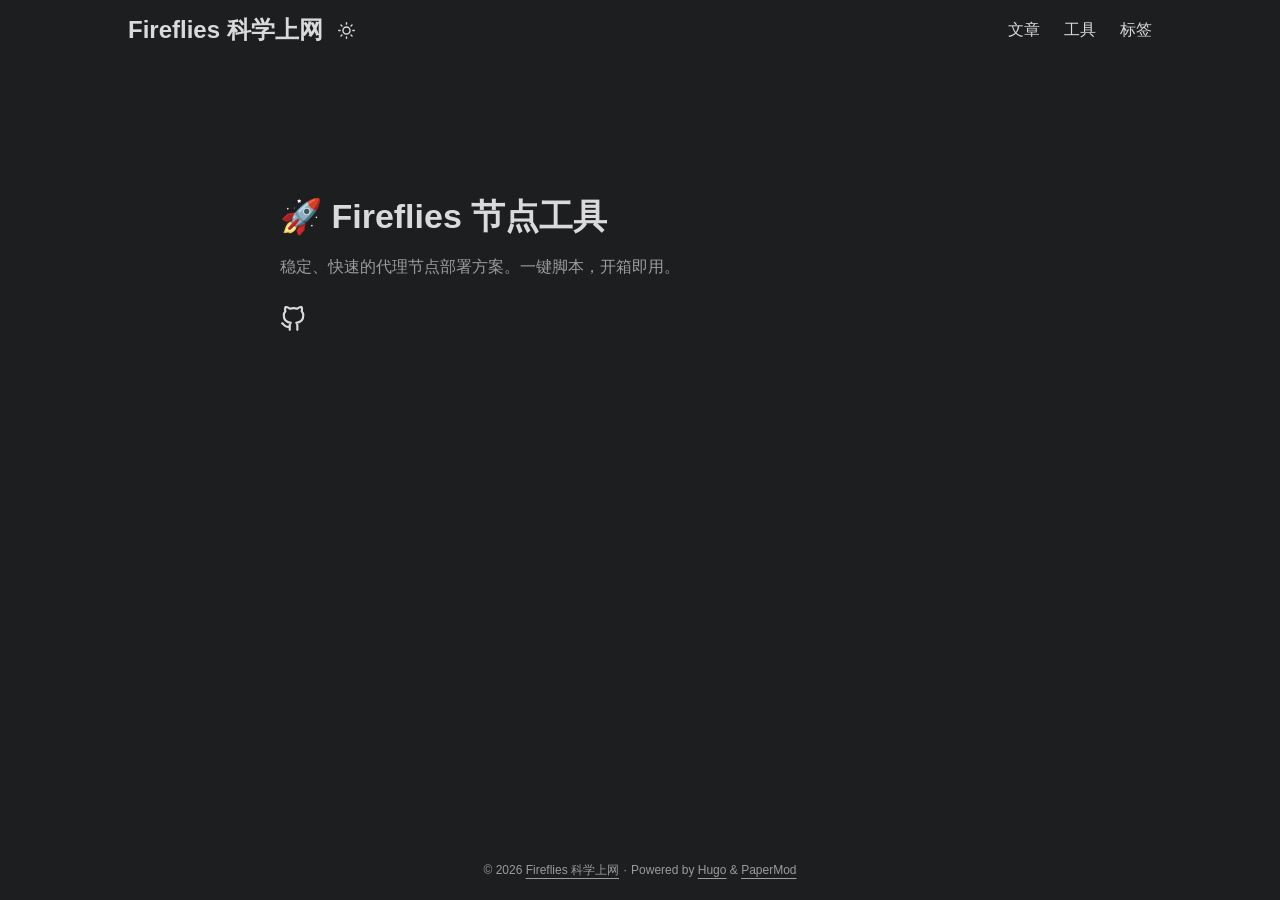
==== commit 78d51352: "feat: deploy Hugo PaperMod blog" ====
--- a/index.html
+++ b/index.html
@@ -1,86 +1,7 @@
-<!doctype html>
-<html lang="en">
-
-  <head>
-    <meta charset="UTF-8" />
-    <meta
-      name="viewport"
-      content="width=device-width, initial-scale=1.0, maximum-scale=1" />
-    <title>{{project_title}}</title>    
-    <link rel="preconnect" href="https://fonts.googleapis.com" />
-    <link rel="preconnect" href="https://fonts.gstatic.com" crossorigin />
-    <link href="https://fonts.googleapis.com/css2?family=Playfair+Display:wght@700;800&family=Inter:wght@400;500;600;700&display=swap" rel="stylesheet" />
-    <script type="module" crossorigin src="/assets/index-MQokzXFc.js"></script>
-    <link rel="stylesheet" crossorigin href="/assets/index-CZmpnC3a.css">
-    <script src="/__manus__/debug-collector.js" defer></script>
-  </head>
-
-  <body>
-    <script id="manus-runtime">window.__MANUS_HOST_DEV__ = false;
-(function(){"use strict";var Mr={exports:{}},Kn={};/**
- * @license React
- * react-jsx-runtime.production.js
- *
- * Copyright (c) Meta Platforms, Inc. and affiliates.
- *
- * This source code is licensed under the MIT license found in the
- * LICENSE file in the root directory of this source tree.
- */var $c;function um(){if($c)return Kn;$c=1;var r=Symbol.for("react.transitional.element"),i=Symbol.for("react.fragment");function c(s,d,m){var x=null;if(m!==void 0&&(x=""+m),d.key!==void 0&&(x=""+d.key),"key"in d){m={};for(var R in d)R!=="key"&&(m[R]=d[R])}else m=d;return d=m.ref,{$$typeof:r,type:s,key:x,ref:d!==void 0?d:null,props:m}}return Kn.Fragment=i,Kn.jsx=c,Kn.jsxs=c,Kn}var Fc;function dm(){return Fc||(Fc=1,Mr.exports=um()),Mr.exports}var h=dm(),Ar={exports:{}},Pn={},Rr={exports:{}},Nr={};/**
- * @license React
- * scheduler.production.js
- *
- * Copyright (c) Meta Platforms, Inc. and affiliates.
- *
- * This source code is licensed under the MIT license found in the
- * LICENSE file in the root directory of this source tree.
- */var Ic;function fm(){return Ic||(Ic=1,function(r){function i(A,q){var B=A.length;A.push(q);t:for(;0<B;){var bt=B-1>>>1,p=A[bt];if(0<d(p,q))A[bt]=q,A[B]=p,B=bt;else break t}}function c(A){return A.length===0?null:A[0]}function s(A){if(A.length===0)return null;var q=A[0],B=A.pop();if(B!==q){A[0]=B;t:for(var bt=0,p=A.length,O=p>>>1;bt<O;){var X=2*(bt+1)-1,G=A[X],Z=X+1,st=A[Z];if(0>d(G,B))Z<p&&0>d(st,G)?(A[bt]=st,A[Z]=B,bt=Z):(A[bt]=G,A[X]=B,bt=X);else if(Z<p&&0>d(st,B))A[bt]=st,A[Z]=B,bt=Z;else break t}}return q}function d(A,q){var B=A.sortIndex-q.sortIndex;return B!==0?B:A.id-q.id}if(r.unstable_now=void 0,typeof performance=="object"&&typeof performance.now=="function"){var m=performance;r.unstable_now=function(){return m.now()}}else{var x=Date,R=x.now();r.unstable_now=function(){return x.now()-R}}var C=[],v=[],D=1,j=null,J=3,at=!1,$=!1,nt=!1,ct=!1,ht=typeof setTimeout=="function"?setTimeout:null,St=typeof clearTimeout=="function"?clearTimeout:null,_=typeof setImmediate<"u"?setImmediate:null;function Y(A){for(var q=c(v);q!==null;){if(q.callback===null)s(v);else if(q.startTime<=A)s(v),q.sortIndex=q.expirationTime,i(C,q);else break;q=c(v)}}function H(A){if(nt=!1,Y(A),!$)if(c(C)!==null)$=!0,it||(it=!0,Bt());else{var q=c(v);q!==null&&Mt(H,q.startTime-A)}}var it=!1,rt=-1,V=5,xt=-1;function Be(){return ct?!0:!(r.unstable_now()-xt<V)}function te(){if(ct=!1,it){var A=r.unstable_now();xt=A;var q=!0;try{t:{$=!1,nt&&(nt=!1,St(rt),rt=-1),at=!0;var B=J;try{e:{for(Y(A),j=c(C);j!==null&&!(j.expirationTime>A&&Be());){var bt=j.callback;if(typeof bt=="function"){j.callback=null,J=j.priorityLevel;var p=bt(j.expirationTime<=A);if(A=r.unstable_now(),typeof p=="function"){j.callback=p,Y(A),q=!0;break e}j===c(C)&&s(C),Y(A)}else s(C);j=c(C)}if(j!==null)q=!0;else{var O=c(v);O!==null&&Mt(H,O.startTime-A),q=!1}}break t}finally{j=null,J=B,at=!1}q=void 0}}finally{q?Bt():it=!1}}}var Bt;if(typeof _=="function")Bt=function(){_(te)};else if(typeof MessageChannel<"u"){var me=new MessageChannel,Se=me.port2;me.port1.onmessage=te,Bt=function(){Se.postMessage(null)}}else Bt=function(){ht(te,0)};function Mt(A,q){rt=ht(function(){A(r.unstable_now())},q)}r.unstable_IdlePriority=5,r.unstable_ImmediatePriority=1,r.unstable_LowPriority=4,r.unstable_NormalPriority=3,r.unstable_Profiling=null,r.unstable_UserBlockingPriority=2,r.unstable_cancelCallback=function(A){A.callback=null},r.unstable_forceFrameRate=function(A){0>A||125<A?console.error("forceFrameRate takes a positive int between 0 and 125, forcing frame rates higher than 125 fps is not supported"):V=0<A?Math.floor(1e3/A):5},r.unstable_getCurrentPriorityLevel=function(){return J},r.unstable_next=function(A){switch(J){case 1:case 2:case 3:var q=3;break;default:q=J}var B=J;J=q;try{return A()}finally{J=B}},r.unstable_requestPaint=function(){ct=!0},r.unstable_runWithPriority=function(A,q){switch(A){case 1:case 2:case 3:case 4:case 5:break;default:A=3}var B=J;J=A;try{return q()}finally{J=B}},r.unstable_scheduleCallback=function(A,q,B){var bt=r.unstable_now();switch(typeof B=="object"&&B!==null?(B=B.delay,B=typeof B=="number"&&0<B?bt+B:bt):B=bt,A){case 1:var p=-1;break;case 2:p=250;break;case 5:p=1073741823;break;case 4:p=1e4;break;default:p=5e3}return p=B+p,A={id:D++,callback:q,priorityLevel:A,startTime:B,expirationTime:p,sortIndex:-1},B>bt?(A.sortIndex=B,i(v,A),c(C)===null&&A===c(v)&&(nt?(St(rt),rt=-1):nt=!0,Mt(H,B-bt))):(A.sortIndex=p,i(C,A),$||at||($=!0,it||(it=!0,Bt()))),A},r.unstable_shouldYield=Be,r.unstable_wrapCallback=function(A){var q=J;return function(){var B=J;J=q;try{return A.apply(this,arguments)}finally{J=B}}}}(Nr)),Nr}var tu;function hm(){return tu||(tu=1,Rr.exports=fm()),Rr.exports}var zr={exports:{}},ut={};/**
- * @license React
- * react.production.js
- *
- * Copyright (c) Meta Platforms, Inc. and affiliates.
- *
- * This source code is licensed under the MIT license found in the
- * LICENSE file in the root directory of this source tree.
- */var eu;function mm(){if(eu)return ut;eu=1;var r=Symbol.for("react.transitional.element"),i=Symbol.for("react.portal"),c=Symbol.for("react.fragment"),s=Symbol.for("react.strict_mode"),d=Symbol.for("react.profiler"),m=Symbol.for("react.consumer"),x=Symbol.for("react.context"),R=Symbol.for("react.forward_ref"),C=Symbol.for("react.suspense"),v=Symbol.for("react.memo"),D=Symbol.for("react.lazy"),j=Symbol.iterator;function J(p){return p===null||typeof p!="object"?null:(p=j&&p[j]||p["@@iterator"],typeof p=="function"?p:null)}var at={isMounted:function(){return!1},enqueueForceUpdate:function(){},enqueueReplaceState:function(){},enqueueSetState:function(){}},$=Object.assign,nt={};function ct(p,O,X){this.props=p,this.context=O,this.refs=nt,this.updater=X||at}ct.prototype.isReactComponent={},ct.prototype.setState=function(p,O){if(typeof p!="object"&&typeof p!="function"&&p!=null)throw Error("takes an object of state variables to update or a function which returns an object of state variables.");this.updater.enqueueSetState(this,p,O,"setState")},ct.prototype.forceUpdate=function(p){this.updater.enqueueForceUpdate(this,p,"forceUpdate")};function ht(){}ht.prototype=ct.prototype;function St(p,O,X){this.props=p,this.context=O,this.refs=nt,this.updater=X||at}var _=St.prototype=new ht;_.constructor=St,$(_,ct.prototype),_.isPureReactComponent=!0;var Y=Array.isArray,H={H:null,A:null,T:null,S:null,V:null},it=Object.prototype.hasOwnProperty;function rt(p,O,X,G,Z,st){return X=st.ref,{$$typeof:r,type:p,key:O,ref:X!==void 0?X:null,props:st}}function V(p,O){return rt(p.type,O,void 0,void 0,void 0,p.props)}function xt(p){return typeof p=="object"&&p!==null&&p.$$typeof===r}function Be(p){var O={"=":"=0",":":"=2"};return"$"+p.replace(/[=:]/g,function(X){return O[X]})}var te=/\/+/g;function Bt(p,O){return typeof p=="object"&&p!==null&&p.key!=null?Be(""+p.key):O.toString(36)}function me(){}function Se(p){switch(p.status){case"fulfilled":return p.value;case"rejected":throw p.reason;default:switch(typeof p.status=="string"?p.then(me,me):(p.status="pending",p.then(function(O){p.status==="pending"&&(p.status="fulfilled",p.value=O)},function(O){p.status==="pending"&&(p.status="rejected",p.reason=O)})),p.status){case"fulfilled":return p.value;case"rejected":throw p.reason}}throw p}function Mt(p,O,X,G,Z){var st=typeof p;(st==="undefined"||st==="boolean")&&(p=null);var I=!1;if(p===null)I=!0;else switch(st){case"bigint":case"string":case"number":I=!0;break;case"object":switch(p.$$typeof){case r:case i:I=!0;break;case D:return I=p._init,Mt(I(p._payload),O,X,G,Z)}}if(I)return Z=Z(p),I=G===""?"."+Bt(p,0):G,Y(Z)?(X="",I!=null&&(X=I.replace(te,"$&/")+"/"),Mt(Z,O,X,"",function(Jt){return Jt})):Z!=null&&(xt(Z)&&(Z=V(Z,X+(Z.key==null||p&&p.key===Z.key?"":(""+Z.key).replace(te,"$&/")+"/")+I)),O.push(Z)),1;I=0;var gt=G===""?".":G+":";if(Y(p))for(var Tt=0;Tt<p.length;Tt++)G=p[Tt],st=gt+Bt(G,Tt),I+=Mt(G,O,X,st,Z);else if(Tt=J(p),typeof Tt=="function")for(p=Tt.call(p),Tt=0;!(G=p.next()).done;)G=G.value,st=gt+Bt(G,Tt++),I+=Mt(G,O,X,st,Z);else if(st==="object"){if(typeof p.then=="function")return Mt(Se(p),O,X,G,Z);throw O=String(p),Error("Objects are not valid as a React child (found: "+(O==="[object Object]"?"object with keys {"+Object.keys(p).join(", ")+"}":O)+"). If you meant to render a collection of children, use an array instead.")}return I}function A(p,O,X){if(p==null)return p;var G=[],Z=0;return Mt(p,G,"","",function(st){return O.call(X,st,Z++)}),G}function q(p){if(p._status===-1){var O=p._result;O=O(),O.then(function(X){(p._status===0||p._status===-1)&&(p._status=1,p._result=X)},function(X){(p._status===0||p._status===-1)&&(p._status=2,p._result=X)}),p._status===-1&&(p._status=0,p._result=O)}if(p._status===1)return p._result.default;throw p._result}var B=typeof reportError=="function"?reportError:function(p){if(typeof window=="object"&&typeof window.ErrorEvent=="function"){var O=new window.ErrorEvent("error",{bubbles:!0,cancelable:!0,message:typeof p=="object"&&p!==null&&typeof p.message=="string"?String(p.message):String(p),error:p});if(!window.dispatchEvent(O))return}else if(typeof process=="object"&&typeof process.emit=="function"){process.emit("uncaughtException",p);return}console.error(p)};function bt(){}return ut.Children={map:A,forEach:function(p,O,X){A(p,function(){O.apply(this,arguments)},X)},count:function(p){var O=0;return A(p,function(){O++}),O},toArray:function(p){return A(p,function(O){return O})||[]},only:function(p){if(!xt(p))throw Error("React.Children.only expected to receive a single React element child.");return p}},ut.Component=ct,ut.Fragment=c,ut.Profiler=d,ut.PureComponent=St,ut.StrictMode=s,ut.Suspense=C,ut.__CLIENT_INTERNALS_DO_NOT_USE_OR_WARN_USERS_THEY_CANNOT_UPGRADE=H,ut.__COMPILER_RUNTIME={__proto__:null,c:function(p){return H.H.useMemoCache(p)}},ut.cache=function(p){return function(){return p.apply(null,arguments)}},ut.cloneElement=function(p,O,X){if(p==null)throw Error("The argument must be a React element, but you passed "+p+".");var G=$({},p.props),Z=p.key,st=void 0;if(O!=null)for(I in O.ref!==void 0&&(st=void 0),O.key!==void 0&&(Z=""+O.key),O)!it.call(O,I)||I==="key"||I==="__self"||I==="__source"||I==="ref"&&O.ref===void 0||(G[I]=O[I]);var I=arguments.length-2;if(I===1)G.children=X;else if(1<I){for(var gt=Array(I),Tt=0;Tt<I;Tt++)gt[Tt]=arguments[Tt+2];G.children=gt}return rt(p.type,Z,void 0,void 0,st,G)},ut.createContext=function(p){return p={$$typeof:x,_currentValue:p,_currentValue2:p,_threadCount:0,Provider:null,Consumer:null},p.Provider=p,p.Consumer={$$typeof:m,_context:p},p},ut.createElement=function(p,O,X){var G,Z={},st=null;if(O!=null)for(G in O.key!==void 0&&(st=""+O.key),O)it.call(O,G)&&G!=="key"&&G!=="__self"&&G!=="__source"&&(Z[G]=O[G]);var I=arguments.length-2;if(I===1)Z.children=X;else if(1<I){for(var gt=Array(I),Tt=0;Tt<I;Tt++)gt[Tt]=arguments[Tt+2];Z.children=gt}if(p&&p.defaultProps)for(G in I=p.defaultProps,I)Z[G]===void 0&&(Z[G]=I[G]);return rt(p,st,void 0,void 0,null,Z)},ut.createRef=function(){return{current:null}},ut.forwardRef=function(p){return{$$typeof:R,render:p}},ut.isValidElement=xt,ut.lazy=function(p){return{$$typeof:D,_payload:{_status:-1,_result:p},_init:q}},ut.memo=function(p,O){return{$$typeof:v,type:p,compare:O===void 0?null:O}},ut.startTransition=function(p){var O=H.T,X={};H.T=X;try{var G=p(),Z=H.S;Z!==null&&Z(X,G),typeof G=="object"&&G!==null&&typeof G.then=="function"&&G.then(bt,B)}catch(st){B(st)}finally{H.T=O}},ut.unstable_useCacheRefresh=function(){return H.H.useCacheRefresh()},ut.use=function(p){return H.H.use(p)},ut.useActionState=function(p,O,X){return H.H.useActionState(p,O,X)},ut.useCallback=function(p,O){return H.H.useCallback(p,O)},ut.useContext=function(p){return H.H.useContext(p)},ut.useDebugValue=function(){},ut.useDeferredValue=function(p,O){return H.H.useDeferredValue(p,O)},ut.useEffect=function(p,O,X){var G=H.H;if(typeof X=="function")throw Error("useEffect CRUD overload is not enabled in this build of React.");return G.useEffect(p,O)},ut.useId=function(){return H.H.useId()},ut.useImperativeHandle=function(p,O,X){return H.H.useImperativeHandle(p,O,X)},ut.useInsertionEffect=function(p,O){return H.H.useInsertionEffect(p,O)},ut.useLayoutEffect=function(p,O){return H.H.useLayoutEffect(p,O)},ut.useMemo=function(p,O){return H.H.useMemo(p,O)},ut.useOptimistic=function(p,O){return H.H.useOptimistic(p,O)},ut.useReducer=function(p,O,X){return H.H.useReducer(p,O,X)},ut.useRef=function(p){return H.H.useRef(p)},ut.useState=function(p){return H.H.useState(p)},ut.useSyncExternalStore=function(p,O,X){return H.H.useSyncExternalStore(p,O,X)},ut.useTransition=function(){return H.H.useTransition()},ut.version="19.1.1",ut}var lu;function _r(){return lu||(lu=1,zr.exports=mm()),zr.exports}var kr={exports:{}},he={};/**
- * @license React
- * react-dom.production.js
- *
- * Copyright (c) Meta Platforms, Inc. and affiliates.
- *
- * This source code is licensed under the MIT license found in the
- * LICENSE file in the root directory of this source tree.
- */var au;function gm(){if(au)return he;au=1;var r=_r();function i(C){var v="https://react.dev/errors/"+C;if(1<arguments.length){v+="?args[]="+encodeURIComponent(arguments[1]);for(var D=2;D<arguments.length;D++)v+="&args[]="+encodeURIComponent(arguments[D])}return"Minified React error #"+C+"; visit "+v+" for the full message or use the non-minified dev environment for full errors and additional helpful warnings."}function c(){}var s={d:{f:c,r:function(){throw Error(i(522))},D:c,C:c,L:c,m:c,X:c,S:c,M:c},p:0,findDOMNode:null},d=Symbol.for("react.portal");function m(C,v,D){var j=3<arguments.length&&arguments[3]!==void 0?arguments[3]:null;return{$$typeof:d,key:j==null?null:""+j,children:C,containerInfo:v,implementation:D}}var x=r.__CLIENT_INTERNALS_DO_NOT_USE_OR_WARN_USERS_THEY_CANNOT_UPGRADE;function R(C,v){if(C==="font")return"";if(typeof v=="string")return v==="use-credentials"?v:""}return he.__DOM_INTERNALS_DO_NOT_USE_OR_WARN_USERS_THEY_CANNOT_UPGRADE=s,he.createPortal=function(C,v){var D=2<arguments.length&&arguments[2]!==void 0?arguments[2]:null;if(!v||v.nodeType!==1&&v.nodeType!==9&&v.nodeType!==11)throw Error(i(299));return m(C,v,null,D)},he.flushSync=function(C){var v=x.T,D=s.p;try{if(x.T=null,s.p=2,C)return C()}finally{x.T=v,s.p=D,s.d.f()}},he.preconnect=function(C,v){typeof C=="string"&&(v?(v=v.crossOrigin,v=typeof v=="string"?v==="use-credentials"?v:"":void 0):v=null,s.d.C(C,v))},he.prefetchDNS=function(C){typeof C=="string"&&s.d.D(C)},he.preinit=function(C,v){if(typeof C=="string"&&v&&typeof v.as=="string"){var D=v.as,j=R(D,v.crossOrigin),J=typeof v.integrity=="string"?v.integrity:void 0,at=typeof v.fetchPriority=="string"?v.fetchPriority:void 0;D==="style"?s.d.S(C,typeof v.precedence=="string"?v.precedence:void 0,{crossOrigin:j,integrity:J,fetchPriority:at}):D==="script"&&s.d.X(C,{crossOrigin:j,integrity:J,fetchPriority:at,nonce:typeof v.nonce=="string"?v.nonce:void 0})}},he.preinitModule=function(C,v){if(typeof C=="string")if(typeof v=="object"&&v!==null){if(v.as==null||v.as==="script"){var D=R(v.as,v.crossOrigin);s.d.M(C,{crossOrigin:D,integrity:typeof v.integrity=="string"?v.integrity:void 0,nonce:typeof v.nonce=="string"?v.nonce:void 0})}}else v==null&&s.d.M(C)},he.preload=function(C,v){if(typeof C=="string"&&typeof v=="object"&&v!==null&&typeof v.as=="string"){var D=v.as,j=R(D,v.crossOrigin);s.d.L(C,D,{crossOrigin:j,integrity:typeof v.integrity=="string"?v.integrity:void 0,nonce:typeof v.nonce=="string"?v.nonce:void 0,type:typeof v.type=="string"?v.type:void 0,fetchPriority:typeof v.fetchPriority=="string"?v.fetchPriority:void 0,referrerPolicy:typeof v.referrerPolicy=="string"?v.referrerPolicy:void 0,imageSrcSet:typeof v.imageSrcSet=="string"?v.imageSrcSet:void 0,imageSizes:typeof v.imageSizes=="string"?v.imageSizes:void 0,media:typeof v.media=="string"?v.media:void 0})}},he.preloadModule=function(C,v){if(typeof C=="string")if(v){var D=R(v.as,v.crossOrigin);s.d.m(C,{as:typeof v.as=="string"&&v.as!=="script"?v.as:void 0,crossOrigin:D,integrity:typeof v.integrity=="string"?v.integrity:void 0})}else s.d.m(C)},he.requestFormReset=function(C){s.d.r(C)},he.unstable_batchedUpdates=function(C,v){return C(v)},he.useFormState=function(C,v,D){return x.H.useFormState(C,v,D)},he.useFormStatus=function(){return x.H.useHostTransitionStatus()},he.version="19.1.1",he}var nu;function pm(){if(nu)return kr.exports;nu=1;function r(){if(!(typeof __REACT_DEVTOOLS_GLOBAL_HOOK__>"u"||typeof __REACT_DEVTOOLS_GLOBAL_HOOK__.checkDCE!="function"))try{__REACT_DEVTOOLS_GLOBAL_HOOK__.checkDCE(r)}catch(i){console.error(i)}}return r(),kr.exports=gm(),kr.exports}/**
- * @license React
- * react-dom-client.production.js
- *
- * Copyright (c) Meta Platforms, Inc. and affiliates.
- *
- * This source code is licensed under the MIT license found in the
- * LICENSE file in the root directory of this source tree.
- */var ou;function ym(){if(ou)return Pn;ou=1;var r=hm(),i=_r(),c=pm();function s(t){var e="https://react.dev/errors/"+t;if(1<arguments.length){e+="?args[]="+encodeURIComponent(arguments[1]);for(var l=2;l<arguments.length;l++)e+="&args[]="+encodeURIComponent(arguments[l])}return"Minified React error #"+t+"; visit "+e+" for the full message or use the non-minified dev environment for full errors and additional helpful warnings."}function d(t){return!(!t||t.nodeType!==1&&t.nodeType!==9&&t.nodeType!==11)}function m(t){var e=t,l=t;if(t.alternate)for(;e.return;)e=e.return;else{t=e;do e=t,(e.flags&4098)!==0&&(l=e.return),t=e.return;while(t)}return e.tag===3?l:null}function x(t){if(t.tag===13){var e=t.memoizedState;if(e===null&&(t=t.alternate,t!==null&&(e=t.memoizedState)),e!==null)return e.dehydrated}return null}function R(t){if(m(t)!==t)throw Error(s(188))}function C(t){var e=t.alternate;if(!e){if(e=m(t),e===null)throw Error(s(188));return e!==t?null:t}for(var l=t,a=e;;){var n=l.return;if(n===null)break;var o=n.alternate;if(o===null){if(a=n.return,a!==null){l=a;continue}break}if(n.child===o.child){for(o=n.child;o;){if(o===l)return R(n),t;if(o===a)return R(n),e;o=o.sibling}throw Error(s(188))}if(l.return!==a.return)l=n,a=o;else{for(var u=!1,f=n.child;f;){if(f===l){u=!0,l=n,a=o;break}if(f===a){u=!0,a=n,l=o;break}f=f.sibling}if(!u){for(f=o.child;f;){if(f===l){u=!0,l=o,a=n;break}if(f===a){u=!0,a=o,l=n;break}f=f.sibling}if(!u)throw Error(s(189))}}if(l.alternate!==a)throw Error(s(190))}if(l.tag!==3)throw Error(s(188));return l.stateNode.current===l?t:e}function v(t){var e=t.tag;if(e===5||e===26||e===27||e===6)return t;for(t=t.child;t!==null;){if(e=v(t),e!==null)return e;t=t.sibling}return null}var D=Object.assign,j=Symbol.for("react.element"),J=Symbol.for("react.transitional.element"),at=Symbol.for("react.portal"),$=Symbol.for("react.fragment"),nt=Symbol.for("react.strict_mode"),ct=Symbol.for("react.profiler"),ht=Symbol.for("react.provider"),St=Symbol.for("react.consumer"),_=Symbol.for("react.context"),Y=Symbol.for("react.forward_ref"),H=Symbol.for("react.suspense"),it=Symbol.for("react.suspense_list"),rt=Symbol.for("react.memo"),V=Symbol.for("react.lazy"),xt=Symbol.for("react.activity"),Be=Symbol.for("react.memo_cache_sentinel"),te=Symbol.iterator;function Bt(t){return t===null||typeof t!="object"?null:(t=te&&t[te]||t["@@iterator"],typeof t=="function"?t:null)}var me=Symbol.for("react.client.reference");function Se(t){if(t==null)return null;if(typeof t=="function")return t.$$typeof===me?null:t.displayName||t.name||null;if(typeof t=="string")return t;switch(t){case $:return"Fragment";case ct:return"Profiler";case nt:return"StrictMode";case H:return"Suspense";case it:return"SuspenseList";case xt:return"Activity"}if(typeof t=="object")switch(t.$$typeof){case at:return"Portal";case _:return(t.displayName||"Context")+".Provider";case St:return(t._context.displayName||"Context")+".Consumer";case Y:var e=t.render;return t=t.displayName,t||(t=e.displayName||e.name||"",t=t!==""?"ForwardRef("+t+")":"ForwardRef"),t;case rt:return e=t.displayName||null,e!==null?e:Se(t.type)||"Memo";case V:e=t._payload,t=t._init;try{return Se(t(e))}catch{}}return null}var Mt=Array.isArray,A=i.__CLIENT_INTERNALS_DO_NOT_USE_OR_WARN_USERS_THEY_CANNOT_UPGRADE,q=c.__DOM_INTERNALS_DO_NOT_USE_OR_WARN_USERS_THEY_CANNOT_UPGRADE,B={pending:!1,data:null,method:null,action:null},bt=[],p=-1;function O(t){return{current:t}}function X(t){0>p||(t.current=bt[p],bt[p]=null,p--)}function G(t,e){p++,bt[p]=t.current,t.current=e}var Z=O(null),st=O(null),I=O(null),gt=O(null);function Tt(t,e){switch(G(I,e),G(st,t),G(Z,null),e.nodeType){case 9:case 11:t=(t=e.documentElement)&&(t=t.namespaceURI)?Hh(t):0;break;default:if(t=e.tagName,e=e.namespaceURI)e=Hh(e),t=Uh(e,t);else switch(t){case"svg":t=1;break;case"math":t=2;break;default:t=0}}X(Z),G(Z,t)}function Jt(){X(Z),X(st),X(I)}function Ke(t){t.memoizedState!==null&&G(gt,t);var e=Z.current,l=Uh(e,t.type);e!==l&&(G(st,t),G(Z,l))}function Ce(t){st.current===t&&(X(Z),X(st)),gt.current===t&&(X(gt),Wo._currentValue=B)}var Pe=Object.prototype.hasOwnProperty,yl=r.unstable_scheduleCallback,sn=r.unstable_cancelCallback,Ca=r.unstable_shouldYield,ri=r.unstable_requestPaint,ge=r.unstable_now,si=r.unstable_getCurrentPriorityLevel,Ul=r.unstable_ImmediatePriority,Fn=r.unstable_UserBlockingPriority,nl=r.unstable_NormalPriority,ci=r.unstable_LowPriority,Gl=r.unstable_IdlePriority,ui=r.log,Ea=r.unstable_setDisableYieldValue,ql=null,Wt=null;function Je(t){if(typeof ui=="function"&&Ea(t),Wt&&typeof Wt.setStrictMode=="function")try{Wt.setStrictMode(ql,t)}catch{}}var $t=Math.clz32?Math.clz32:fi,di=Math.log,Ta=Math.LN2;function fi(t){return t>>>=0,t===0?32:31-(di(t)/Ta|0)|0}var L=256,cn=4194304;function vl(t){var e=t&42;if(e!==0)return e;switch(t&-t){case 1:return 1;case 2:return 2;case 4:return 4;case 8:return 8;case 16:return 16;case 32:return 32;case 64:return 64;case 128:return 128;case 256:case 512:case 1024:case 2048:case 4096:case 8192:case 16384:case 32768:case 65536:case 131072:case 262144:case 524288:case 1048576:case 2097152:return t&4194048;case 4194304:case 8388608:case 16777216:case 33554432:return t&62914560;case 67108864:return 67108864;case 134217728:return 134217728;case 268435456:return 268435456;case 536870912:return 536870912;case 1073741824:return 0;default:return t}}function un(t,e,l){var a=t.pendingLanes;if(a===0)return 0;var n=0,o=t.suspendedLanes,u=t.pingedLanes;t=t.warmLanes;var f=a&134217727;return f!==0?(a=f&~o,a!==0?n=vl(a):(u&=f,u!==0?n=vl(u):l||(l=f&~t,l!==0&&(n=vl(l))))):(f=a&~o,f!==0?n=vl(f):u!==0?n=vl(u):l||(l=a&~t,l!==0&&(n=vl(l)))),n===0?0:e!==0&&e!==n&&(e&o)===0&&(o=n&-n,l=e&-e,o>=l||o===32&&(l&4194048)!==0)?e:n}function Dt(t,e){return(t.pendingLanes&~(t.suspendedLanes&~t.pingedLanes)&e)===0}function In(t,e){switch(t){case 1:case 2:case 4:case 8:case 64:return e+250;case 16:case 32:case 128:case 256:case 512:case 1024:case 2048:case 4096:case 8192:case 16384:case 32768:case 65536:case 131072:case 262144:case 524288:case 1048576:case 2097152:return e+5e3;case 4194304:case 8388608:case 16777216:case 33554432:return-1;case 67108864:case 134217728:case 268435456:case 536870912:case 1073741824:return-1;default:return-1}}function to(){var t=L;return L<<=1,(L&4194048)===0&&(L=256),t}function hi(){var t=cn;return cn<<=1,(cn&62914560)===0&&(cn=4194304),t}function eo(t){for(var e=[],l=0;31>l;l++)e.push(t);return e}function Da(t,e){t.pendingLanes|=e,e!==268435456&&(t.suspendedLanes=0,t.pingedLanes=0,t.warmLanes=0)}function Ir(t,e,l,a,n,o){var u=t.pendingLanes;t.pendingLanes=l,t.suspendedLanes=0,t.pingedLanes=0,t.warmLanes=0,t.expiredLanes&=l,t.entangledLanes&=l,t.errorRecoveryDisabledLanes&=l,t.shellSuspendCounter=0;var f=t.entanglements,g=t.expirationTimes,S=t.hiddenUpdates;for(l=u&~l;0<l;){var N=31-$t(l),k=1<<N;f[N]=0,g[N]=-1;var E=S[N];if(E!==null)for(S[N]=null,N=0;N<E.length;N++){var T=E[N];T!==null&&(T.lane&=-536870913)}l&=~k}a!==0&&mi(t,a,0),o!==0&&n===0&&t.tag!==0&&(t.suspendedLanes|=o&~(u&~e))}function mi(t,e,l){t.pendingLanes|=e,t.suspendedLanes&=~e;var a=31-$t(e);t.entangledLanes|=e,t.entanglements[a]=t.entanglements[a]|1073741824|l&4194090}function gi(t,e){var l=t.entangledLanes|=e;for(t=t.entanglements;l;){var a=31-$t(l),n=1<<a;n&e|t[a]&e&&(t[a]|=e),l&=~n}}function lo(t){switch(t){case 2:t=1;break;case 8:t=4;break;case 32:t=16;break;case 256:case 512:case 1024:case 2048:case 4096:case 8192:case 16384:case 32768:case 65536:case 131072:case 262144:case 524288:case 1048576:case 2097152:case 4194304:case 8388608:case 16777216:case 33554432:t=128;break;case 268435456:t=134217728;break;default:t=0}return t}function ao(t){return t&=-t,2<t?8<t?(t&134217727)!==0?32:268435456:8:2}function pi(){var t=q.p;return t!==0?t:(t=window.event,t===void 0?32:nm(t.type))}function ts(t,e){var l=q.p;try{return q.p=t,e()}finally{q.p=l}}var ol=Math.random().toString(36).slice(2),ee="__reactFiber$"+ol,pe="__reactProps$"+ol,Yl="__reactContainer$"+ol,no="__reactEvents$"+ol,es="__reactListeners$"+ol,ls="__reactHandles$"+ol,yi="__reactResources$"+ol,Ma="__reactMarker$"+ol;function oo(t){delete t[ee],delete t[pe],delete t[no],delete t[es],delete t[ls]}function Vl(t){var e=t[ee];if(e)return e;for(var l=t.parentNode;l;){if(e=l[Yl]||l[ee]){if(l=e.alternate,e.child!==null||l!==null&&l.child!==null)for(t=Vh(t);t!==null;){if(l=t[ee])return l;t=Vh(t)}return e}t=l,l=t.parentNode}return null}function Xl(t){if(t=t[ee]||t[Yl]){var e=t.tag;if(e===5||e===6||e===13||e===26||e===27||e===3)return t}return null}function Aa(t){var e=t.tag;if(e===5||e===26||e===27||e===6)return t.stateNode;throw Error(s(33))}function Zl(t){var e=t[yi];return e||(e=t[yi]={hoistableStyles:new Map,hoistableScripts:new Map}),e}function Vt(t){t[Ma]=!0}var vi=new Set,bi={};function bl(t,e){We(t,e),We(t+"Capture",e)}function We(t,e){for(bi[t]=e,t=0;t<e.length;t++)vi.add(e[t])}var as=RegExp("^[:A-Z_a-z\\u00C0-\\u00D6\\u00D8-\\u00F6\\u00F8-\\u02FF\\u0370-\\u037D\\u037F-\\u1FFF\\u200C-\\u200D\\u2070-\\u218F\\u2C00-\\u2FEF\\u3001-\\uD7FF\\uF900-\\uFDCF\\uFDF0-\\uFFFD][:A-Z_a-z\\u00C0-\\u00D6\\u00D8-\\u00F6\\u00F8-\\u02FF\\u0370-\\u037D\\u037F-\\u1FFF\\u200C-\\u200D\\u2070-\\u218F\\u2C00-\\u2FEF\\u3001-\\uD7FF\\uF900-\\uFDCF\\uFDF0-\\uFFFD\\-.0-9\\u00B7\\u0300-\\u036F\\u203F-\\u2040]*$"),xi={},wi={};function Ra(t){return Pe.call(wi,t)?!0:Pe.call(xi,t)?!1:as.test(t)?wi[t]=!0:(xi[t]=!0,!1)}function M(t,e,l){if(Ra(e))if(l===null)t.removeAttribute(e);else{switch(typeof l){case"undefined":case"function":case"symbol":t.removeAttribute(e);return;case"boolean":var a=e.toLowerCase().slice(0,5);if(a!=="data-"&&a!=="aria-"){t.removeAttribute(e);return}}t.setAttribute(e,""+l)}}function tt(t,e,l){if(l===null)t.removeAttribute(e);else{switch(typeof l){case"undefined":case"function":case"symbol":case"boolean":t.removeAttribute(e);return}t.setAttribute(e,""+l)}}function Ot(t,e,l,a){if(a===null)t.removeAttribute(l);else{switch(typeof a){case"undefined":case"function":case"symbol":case"boolean":t.removeAttribute(l);return}t.setAttributeNS(e,l,""+a)}}var le,Ee;function ae(t){if(le===void 0)try{throw Error()}catch(l){var e=l.stack.trim().match(/\n( *(at )?)/);le=e&&e[1]||"",Ee=-1<l.stack.indexOf(`
-    at`)?" (<anonymous>)":-1<l.stack.indexOf("@")?"@unknown:0:0":""}return`
-`+le+t+Ee}var Le=!1;function He(t,e){if(!t||Le)return"";Le=!0;var l=Error.prepareStackTrace;Error.prepareStackTrace=void 0;try{var a={DetermineComponentFrameRoot:function(){try{if(e){var k=function(){throw Error()};if(Object.defineProperty(k.prototype,"props",{set:function(){throw Error()}}),typeof Reflect=="object"&&Reflect.construct){try{Reflect.construct(k,[])}catch(T){var E=T}Reflect.construct(t,[],k)}else{try{k.call()}catch(T){E=T}t.call(k.prototype)}}else{try{throw Error()}catch(T){E=T}(k=t())&&typeof k.catch=="function"&&k.catch(function(){})}}catch(T){if(T&&E&&typeof T.stack=="string")return[T.stack,E.stack]}return[null,null]}};a.DetermineComponentFrameRoot.displayName="DetermineComponentFrameRoot";var n=Object.getOwnPropertyDescriptor(a.DetermineComponentFrameRoot,"name");n&&n.configurable&&Object.defineProperty(a.DetermineComponentFrameRoot,"name",{value:"DetermineComponentFrameRoot"});var o=a.DetermineComponentFrameRoot(),u=o[0],f=o[1];if(u&&f){var g=u.split(`
-`),S=f.split(`
-`);for(n=a=0;a<g.length&&!g[a].includes("DetermineComponentFrameRoot");)a++;for(;n<S.length&&!S[n].includes("DetermineComponentFrameRoot");)n++;if(a===g.length||n===S.length)for(a=g.length-1,n=S.length-1;1<=a&&0<=n&&g[a]!==S[n];)n--;for(;1<=a&&0<=n;a--,n--)if(g[a]!==S[n]){if(a!==1||n!==1)do if(a--,n--,0>n||g[a]!==S[n]){var N=`
-`+g[a].replace(" at new "," at ");return t.displayName&&N.includes("<anonymous>")&&(N=N.replace("<anonymous>",t.displayName)),N}while(1<=a&&0<=n);break}}}finally{Le=!1,Error.prepareStackTrace=l}return(l=t?t.displayName||t.name:"")?ae(l):""}function Ql(t){switch(t.tag){case 26:case 27:case 5:return ae(t.type);case 16:return ae("Lazy");case 13:return ae("Suspense");case 19:return ae("SuspenseList");case 0:case 15:return He(t.type,!1);case 11:return He(t.type.render,!1);case 1:return He(t.type,!0);case 31:return ae("Activity");default:return""}}function xl(t){try{var e="";do e+=Ql(t),t=t.return;while(t);return e}catch(l){return`
-Error generating stack: `+l.message+`
-`+l.stack}}function Xt(t){switch(typeof t){case"bigint":case"boolean":case"number":case"string":case"undefined":return t;case"object":return t;default:return""}}function il(t){var e=t.type;return(t=t.nodeName)&&t.toLowerCase()==="input"&&(e==="checkbox"||e==="radio")}function ve(t){var e=il(t)?"checked":"value",l=Object.getOwnPropertyDescriptor(t.constructor.prototype,e),a=""+t[e];if(!t.hasOwnProperty(e)&&typeof l<"u"&&typeof l.get=="function"&&typeof l.set=="function"){var n=l.get,o=l.set;return Object.defineProperty(t,e,{configurable:!0,get:function(){return n.call(this)},set:function(u){a=""+u,o.call(this,u)}}),Object.defineProperty(t,e,{enumerable:l.enumerable}),{getValue:function(){return a},setValue:function(u){a=""+u},stopTracking:function(){t._valueTracker=null,delete t[e]}}}}function re(t){t._valueTracker||(t._valueTracker=ve(t))}function rl(t){if(!t)return!1;var e=t._valueTracker;if(!e)return!0;var l=e.getValue(),a="";return t&&(a=il(t)?t.checked?"true":"false":t.value),t=a,t!==l?(e.setValue(t),!0):!1}function wl(t){if(t=t||(typeof document<"u"?document:void 0),typeof t>"u")return null;try{return t.activeElement||t.body}catch{return t.body}}var dn=/[\n"\\]/g;function se(t){return t.replace(dn,function(e){return"\\"+e.charCodeAt(0).toString(16)+" "})}function Kl(t,e,l,a,n,o,u,f){t.name="",u!=null&&typeof u!="function"&&typeof u!="symbol"&&typeof u!="boolean"?t.type=u:t.removeAttribute("type"),e!=null?u==="number"?(e===0&&t.value===""||t.value!=e)&&(t.value=""+Xt(e)):t.value!==""+Xt(e)&&(t.value=""+Xt(e)):u!=="submit"&&u!=="reset"||t.removeAttribute("value"),e!=null?Pl(t,u,Xt(e)):l!=null?Pl(t,u,Xt(l)):a!=null&&t.removeAttribute("value"),n==null&&o!=null&&(t.defaultChecked=!!o),n!=null&&(t.checked=n&&typeof n!="function"&&typeof n!="symbol"),f!=null&&typeof f!="function"&&typeof f!="symbol"&&typeof f!="boolean"?t.name=""+Xt(f):t.removeAttribute("name")}function Na(t,e,l,a,n,o,u,f){if(o!=null&&typeof o!="function"&&typeof o!="symbol"&&typeof o!="boolean"&&(t.type=o),e!=null||l!=null){if(!(o!=="submit"&&o!=="reset"||e!=null))return;l=l!=null?""+Xt(l):"",e=e!=null?""+Xt(e):l,f||e===t.value||(t.value=e),t.defaultValue=e}a=a??n,a=typeof a!="function"&&typeof a!="symbol"&&!!a,t.checked=f?t.checked:!!a,t.defaultChecked=!!a,u!=null&&typeof u!="function"&&typeof u!="symbol"&&typeof u!="boolean"&&(t.name=u)}function Pl(t,e,l){e==="number"&&wl(t.ownerDocument)===t||t.defaultValue===""+l||(t.defaultValue=""+l)}function $e(t,e,l,a){if(t=t.options,e){e={};for(var n=0;n<l.length;n++)e["$"+l[n]]=!0;for(l=0;l<t.length;l++)n=e.hasOwnProperty("$"+t[l].value),t[l].selected!==n&&(t[l].selected=n),n&&a&&(t[l].defaultSelected=!0)}else{for(l=""+Xt(l),e=null,n=0;n<t.length;n++){if(t[n].value===l){t[n].selected=!0,a&&(t[n].defaultSelected=!0);return}e!==null||t[n].disabled||(e=t[n])}e!==null&&(e.selected=!0)}}function za(t,e,l){if(e!=null&&(e=""+Xt(e),e!==t.value&&(t.value=e),l==null)){t.defaultValue!==e&&(t.defaultValue=e);return}t.defaultValue=l!=null?""+Xt(l):""}function _a(t,e,l,a){if(e==null){if(a!=null){if(l!=null)throw Error(s(92));if(Mt(a)){if(1<a.length)throw Error(s(93));a=a[0]}l=a}l==null&&(l=""),e=l}l=Xt(e),t.defaultValue=l,a=t.textContent,a===l&&a!==""&&a!==null&&(t.value=a)}function Fe(t,e){if(e){var l=t.firstChild;if(l&&l===t.lastChild&&l.nodeType===3){l.nodeValue=e;return}}t.textContent=e}var fn=new Set("animationIterationCount aspectRatio borderImageOutset borderImageSlice borderImageWidth boxFlex boxFlexGroup boxOrdinalGroup columnCount columns flex flexGrow flexPositive flexShrink flexNegative flexOrder gridArea gridRow gridRowEnd gridRowSpan gridRowStart gridColumn gridColumnEnd gridColumnSpan gridColumnStart fontWeight lineClamp lineHeight opacity order orphans scale tabSize widows zIndex zoom fillOpacity floodOpacity stopOpacity strokeDasharray strokeDashoffset strokeMiterlimit strokeOpacity strokeWidth MozAnimationIterationCount MozBoxFlex MozBoxFlexGroup MozLineClamp msAnimationIterationCount msFlex msZoom msFlexGrow msFlexNegative msFlexOrder msFlexPositive msFlexShrink msGridColumn msGridColumnSpan msGridRow msGridRowSpan WebkitAnimationIterationCount WebkitBoxFlex WebKitBoxFlexGroup WebkitBoxOrdinalGroup WebkitColumnCount WebkitColumns WebkitFlex WebkitFlexGrow WebkitFlexPositive WebkitFlexShrink WebkitLineClamp".split(" "));function ka(t,e,l){var a=e.indexOf("--")===0;l==null||typeof l=="boolean"||l===""?a?t.setProperty(e,""):e==="float"?t.cssFloat="":t[e]="":a?t.setProperty(e,l):typeof l!="number"||l===0||fn.has(e)?e==="float"?t.cssFloat=l:t[e]=(""+l).trim():t[e]=l+"px"}function Oa(t,e,l){if(e!=null&&typeof e!="object")throw Error(s(62));if(t=t.style,l!=null){for(var a in l)!l.hasOwnProperty(a)||e!=null&&e.hasOwnProperty(a)||(a.indexOf("--")===0?t.setProperty(a,""):a==="float"?t.cssFloat="":t[a]="");for(var n in e)a=e[n],e.hasOwnProperty(n)&&l[n]!==a&&ka(t,n,a)}else for(var o in e)e.hasOwnProperty(o)&&ka(t,o,e[o])}function ja(t){if(t.indexOf("-")===-1)return!1;switch(t){case"annotation-xml":case"color-profile":case"font-face":case"font-face-src":case"font-face-uri":case"font-face-format":case"font-face-name":case"missing-glyph":return!1;default:return!0}}var Si=new Map([["acceptCharset","accept-charset"],["htmlFor","for"],["httpEquiv","http-equiv"],["crossOrigin","crossorigin"],["accentHeight","accent-height"],["alignmentBaseline","alignment-baseline"],["arabicForm","arabic-form"],["baselineShift","baseline-shift"],["capHeight","cap-height"],["clipPath","clip-path"],["clipRule","clip-rule"],["colorInterpolation","color-interpolation"],["colorInterpolationFilters","color-interpolation-filters"],["colorProfile","color-profile"],["colorRendering","color-rendering"],["dominantBaseline","dominant-baseline"],["enableBackground","enable-background"],["fillOpacity","fill-opacity"],["fillRule","fill-rule"],["floodColor","flood-color"],["floodOpacity","flood-opacity"],["fontFamily","font-family"],["fontSize","font-size"],["fontSizeAdjust","font-size-adjust"],["fontStretch","font-stretch"],["fontStyle","font-style"],["fontVariant","font-variant"],["fontWeight","font-weight"],["glyphName","glyph-name"],["glyphOrientationHorizontal","glyph-orientation-horizontal"],["glyphOrientationVertical","glyph-orientation-vertical"],["horizAdvX","horiz-adv-x"],["horizOriginX","horiz-origin-x"],["imageRendering","image-rendering"],["letterSpacing","letter-spacing"],["lightingColor","lighting-color"],["markerEnd","marker-end"],["markerMid","marker-mid"],["markerStart","marker-start"],["overlinePosition","overline-position"],["overlineThickness","overline-thickness"],["paintOrder","paint-order"],["panose-1","panose-1"],["pointerEvents","pointer-events"],["renderingIntent","rendering-intent"],["shapeRendering","shape-rendering"],["stopColor","stop-color"],["stopOpacity","stop-opacity"],["strikethroughPosition","strikethrough-position"],["strikethroughThickness","strikethrough-thickness"],["strokeDasharray","stroke-dasharray"],["strokeDashoffset","stroke-dashoffset"],["strokeLinecap","stroke-linecap"],["strokeLinejoin","stroke-linejoin"],["strokeMiterlimit","stroke-miterlimit"],["strokeOpacity","stroke-opacity"],["strokeWidth","stroke-width"],["textAnchor","text-anchor"],["textDecoration","text-decoration"],["textRendering","text-rendering"],["transformOrigin","transform-origin"],["underlinePosition","underline-position"],["underlineThickness","underline-thickness"],["unicodeBidi","unicode-bidi"],["unicodeRange","unicode-range"],["unitsPerEm","units-per-em"],["vAlphabetic","v-alphabetic"],["vHanging","v-hanging"],["vIdeographic","v-ideographic"],["vMathematical","v-mathematical"],["vectorEffect","vector-effect"],["vertAdvY","vert-adv-y"],["vertOriginX","vert-origin-x"],["vertOriginY","vert-origin-y"],["wordSpacing","word-spacing"],["writingMode","writing-mode"],["xmlnsXlink","xmlns:xlink"],["xHeight","x-height"]]),Ci=/^[\u0000-\u001F ]*j[\r\n\t]*a[\r\n\t]*v[\r\n\t]*a[\r\n\t]*s[\r\n\t]*c[\r\n\t]*r[\r\n\t]*i[\r\n\t]*p[\r\n\t]*t[\r\n\t]*:/i;function Ba(t){return Ci.test(""+t)?"javascript:throw new Error('React has blocked a javascript: URL as a security precaution.')":t}var hn=null;function mn(t){return t=t.target||t.srcElement||window,t.correspondingUseElement&&(t=t.correspondingUseElement),t.nodeType===3?t.parentNode:t}var Sl=null,Cl=null;function io(t){var e=Xl(t);if(e&&(t=e.stateNode)){var l=t[pe]||null;t:switch(t=e.stateNode,e.type){case"input":if(Kl(t,l.value,l.defaultValue,l.defaultValue,l.checked,l.defaultChecked,l.type,l.name),e=l.name,l.type==="radio"&&e!=null){for(l=t;l.parentNode;)l=l.parentNode;for(l=l.querySelectorAll('input[name="'+se(""+e)+'"][type="radio"]'),e=0;e<l.length;e++){var a=l[e];if(a!==t&&a.form===t.form){var n=a[pe]||null;if(!n)throw Error(s(90));Kl(a,n.value,n.defaultValue,n.defaultValue,n.checked,n.defaultChecked,n.type,n.name)}}for(e=0;e<l.length;e++)a=l[e],a.form===t.form&&rl(a)}break t;case"textarea":za(t,l.value,l.defaultValue);break t;case"select":e=l.value,e!=null&&$e(t,!!l.multiple,e,!1)}}}var gn=!1;function ro(t,e,l){if(gn)return t(e,l);gn=!0;try{var a=t(e);return a}finally{if(gn=!1,(Sl!==null||Cl!==null)&&(ir(),Sl&&(e=Sl,t=Cl,Cl=Sl=null,io(e),t)))for(e=0;e<t.length;e++)io(t[e])}}function Jl(t,e){var l=t.stateNode;if(l===null)return null;var a=l[pe]||null;if(a===null)return null;l=a[e];t:switch(e){case"onClick":case"onClickCapture":case"onDoubleClick":case"onDoubleClickCapture":case"onMouseDown":case"onMouseDownCapture":case"onMouseMove":case"onMouseMoveCapture":case"onMouseUp":case"onMouseUpCapture":case"onMouseEnter":(a=!a.disabled)||(t=t.type,a=!(t==="button"||t==="input"||t==="select"||t==="textarea")),t=!a;break t;default:t=!1}if(t)return null;if(l&&typeof l!="function")throw Error(s(231,e,typeof l));return l}var Ue=!(typeof window>"u"||typeof window.document>"u"||typeof window.document.createElement>"u"),pn=!1;if(Ue)try{var Wl={};Object.defineProperty(Wl,"passive",{get:function(){pn=!0}}),window.addEventListener("test",Wl,Wl),window.removeEventListener("test",Wl,Wl)}catch{pn=!1}var Ie=null,yn=null,La=null;function so(){if(La)return La;var t,e=yn,l=e.length,a,n="value"in Ie?Ie.value:Ie.textContent,o=n.length;for(t=0;t<l&&e[t]===n[t];t++);var u=l-t;for(a=1;a<=u&&e[l-a]===n[o-a];a++);return La=n.slice(t,1<a?1-a:void 0)}function Ha(t){var e=t.keyCode;return"charCode"in t?(t=t.charCode,t===0&&e===13&&(t=13)):t=e,t===10&&(t=13),32<=t||t===13?t:0}function Ua(){return!0}function co(){return!1}function ce(t){function e(l,a,n,o,u){this._reactName=l,this._targetInst=n,this.type=a,this.nativeEvent=o,this.target=u,this.currentTarget=null;for(var f in t)t.hasOwnProperty(f)&&(l=t[f],this[f]=l?l(o):o[f]);return this.isDefaultPrevented=(o.defaultPrevented!=null?o.defaultPrevented:o.returnValue===!1)?Ua:co,this.isPropagationStopped=co,this}return D(e.prototype,{preventDefault:function(){this.defaultPrevented=!0;var l=this.nativeEvent;l&&(l.preventDefault?l.preventDefault():typeof l.returnValue!="unknown"&&(l.returnValue=!1),this.isDefaultPrevented=Ua)},stopPropagation:function(){var l=this.nativeEvent;l&&(l.stopPropagation?l.stopPropagation():typeof l.cancelBubble!="unknown"&&(l.cancelBubble=!0),this.isPropagationStopped=Ua)},persist:function(){},isPersistent:Ua}),e}var sl={eventPhase:0,bubbles:0,cancelable:0,timeStamp:function(t){return t.timeStamp||Date.now()},defaultPrevented:0,isTrusted:0},Ga=ce(sl),$l=D({},sl,{view:0,detail:0}),Ei=ce($l),Ti,uo,fo,Di=D({},$l,{screenX:0,screenY:0,clientX:0,clientY:0,pageX:0,pageY:0,ctrlKey:0,shiftKey:0,altKey:0,metaKey:0,getModifierState:os,button:0,buttons:0,relatedTarget:function(t){return t.relatedTarget===void 0?t.fromElement===t.srcElement?t.toElement:t.fromElement:t.relatedTarget},movementX:function(t){return"movementX"in t?t.movementX:(t!==fo&&(fo&&t.type==="mousemove"?(Ti=t.screenX-fo.screenX,uo=t.screenY-fo.screenY):uo=Ti=0,fo=t),Ti)},movementY:function(t){return"movementY"in t?t.movementY:uo}}),Vu=ce(Di),D0=D({},Di,{dataTransfer:0}),M0=ce(D0),A0=D({},$l,{relatedTarget:0}),ns=ce(A0),R0=D({},sl,{animationName:0,elapsedTime:0,pseudoElement:0}),N0=ce(R0),z0=D({},sl,{clipboardData:function(t){return"clipboardData"in t?t.clipboardData:window.clipboardData}}),_0=ce(z0),k0=D({},sl,{data:0}),Xu=ce(k0),O0={Esc:"Escape",Spacebar:" ",Left:"ArrowLeft",Up:"ArrowUp",Right:"ArrowRight",Down:"ArrowDown",Del:"Delete",Win:"OS",Menu:"ContextMenu",Apps:"ContextMenu",Scroll:"ScrollLock",MozPrintableKey:"Unidentified"},j0={8:"Backspace",9:"Tab",12:"Clear",13:"Enter",16:"Shift",17:"Control",18:"Alt",19:"Pause",20:"CapsLock",27:"Escape",32:" ",33:"PageUp",34:"PageDown",35:"End",36:"Home",37:"ArrowLeft",38:"ArrowUp",39:"ArrowRight",40:"ArrowDown",45:"Insert",46:"Delete",112:"F1",113:"F2",114:"F3",115:"F4",116:"F5",117:"F6",118:"F7",119:"F8",120:"F9",121:"F10",122:"F11",123:"F12",144:"NumLock",145:"ScrollLock",224:"Meta"},B0={Alt:"altKey",Control:"ctrlKey",Meta:"metaKey",Shift:"shiftKey"};function L0(t){var e=this.nativeEvent;return e.getModifierState?e.getModifierState(t):(t=B0[t])?!!e[t]:!1}function os(){return L0}var H0=D({},$l,{key:function(t){if(t.key){var e=O0[t.key]||t.key;if(e!=="Unidentified")return e}return t.type==="keypress"?(t=Ha(t),t===13?"Enter":String.fromCharCode(t)):t.type==="keydown"||t.type==="keyup"?j0[t.keyCode]||"Unidentified":""},code:0,location:0,ctrlKey:0,shiftKey:0,altKey:0,metaKey:0,repeat:0,locale:0,getModifierState:os,charCode:function(t){return t.type==="keypress"?Ha(t):0},keyCode:function(t){return t.type==="keydown"||t.type==="keyup"?t.keyCode:0},which:function(t){return t.type==="keypress"?Ha(t):t.type==="keydown"||t.type==="keyup"?t.keyCode:0}}),U0=ce(H0),G0=D({},Di,{pointerId:0,width:0,height:0,pressure:0,tangentialPressure:0,tiltX:0,tiltY:0,twist:0,pointerType:0,isPrimary:0}),Zu=ce(G0),q0=D({},$l,{touches:0,targetTouches:0,changedTouches:0,altKey:0,metaKey:0,ctrlKey:0,shiftKey:0,getModifierState:os}),Y0=ce(q0),V0=D({},sl,{propertyName:0,elapsedTime:0,pseudoElement:0}),X0=ce(V0),Z0=D({},Di,{deltaX:function(t){return"deltaX"in t?t.deltaX:"wheelDeltaX"in t?-t.wheelDeltaX:0},deltaY:function(t){return"deltaY"in t?t.deltaY:"wheelDeltaY"in t?-t.wheelDeltaY:"wheelDelta"in t?-t.wheelDelta:0},deltaZ:0,deltaMode:0}),Q0=ce(Z0),K0=D({},sl,{newState:0,oldState:0}),P0=ce(K0),J0=[9,13,27,32],is=Ue&&"CompositionEvent"in window,ho=null;Ue&&"documentMode"in document&&(ho=document.documentMode);var W0=Ue&&"TextEvent"in window&&!ho,Qu=Ue&&(!is||ho&&8<ho&&11>=ho),Ku=" ",Pu=!1;function Ju(t,e){switch(t){case"keyup":return J0.indexOf(e.keyCode)!==-1;case"keydown":return e.keyCode!==229;case"keypress":case"mousedown":case"focusout":return!0;default:return!1}}function Wu(t){return t=t.detail,typeof t=="object"&&"data"in t?t.data:null}var vn=!1;function $0(t,e){switch(t){case"compositionend":return Wu(e);case"keypress":return e.which!==32?null:(Pu=!0,Ku);case"textInput":return t=e.data,t===Ku&&Pu?null:t;default:return null}}function F0(t,e){if(vn)return t==="compositionend"||!is&&Ju(t,e)?(t=so(),La=yn=Ie=null,vn=!1,t):null;switch(t){case"paste":return null;case"keypress":if(!(e.ctrlKey||e.altKey||e.metaKey)||e.ctrlKey&&e.altKey){if(e.char&&1<e.char.length)return e.char;if(e.which)return String.fromCharCode(e.which)}return null;case"compositionend":return Qu&&e.locale!=="ko"?null:e.data;default:return null}}var I0={color:!0,date:!0,datetime:!0,"datetime-local":!0,email:!0,month:!0,number:!0,password:!0,range:!0,search:!0,tel:!0,text:!0,time:!0,url:!0,week:!0};function $u(t){var e=t&&t.nodeName&&t.nodeName.toLowerCase();return e==="input"?!!I0[t.type]:e==="textarea"}function Fu(t,e,l,a){Sl?Cl?Cl.push(a):Cl=[a]:Sl=a,e=fr(e,"onChange"),0<e.length&&(l=new Ga("onChange","change",null,l,a),t.push({event:l,listeners:e}))}var mo=null,go=null;function t1(t){kh(t,0)}function Mi(t){var e=Aa(t);if(rl(e))return t}function Iu(t,e){if(t==="change")return e}var td=!1;if(Ue){var rs;if(Ue){var ss="oninput"in document;if(!ss){var ed=document.createElement("div");ed.setAttribute("oninput","return;"),ss=typeof ed.oninput=="function"}rs=ss}else rs=!1;td=rs&&(!document.documentMode||9<document.documentMode)}function ld(){mo&&(mo.detachEvent("onpropertychange",ad),go=mo=null)}function ad(t){if(t.propertyName==="value"&&Mi(go)){var e=[];Fu(e,go,t,mn(t)),ro(t1,e)}}function e1(t,e,l){t==="focusin"?(ld(),mo=e,go=l,mo.attachEvent("onpropertychange",ad)):t==="focusout"&&ld()}function l1(t){if(t==="selectionchange"||t==="keyup"||t==="keydown")return Mi(go)}function a1(t,e){if(t==="click")return Mi(e)}function n1(t,e){if(t==="input"||t==="change")return Mi(e)}function o1(t,e){return t===e&&(t!==0||1/t===1/e)||t!==t&&e!==e}var Re=typeof Object.is=="function"?Object.is:o1;function po(t,e){if(Re(t,e))return!0;if(typeof t!="object"||t===null||typeof e!="object"||e===null)return!1;var l=Object.keys(t),a=Object.keys(e);if(l.length!==a.length)return!1;for(a=0;a<l.length;a++){var n=l[a];if(!Pe.call(e,n)||!Re(t[n],e[n]))return!1}return!0}function nd(t){for(;t&&t.firstChild;)t=t.firstChild;return t}function od(t,e){var l=nd(t);t=0;for(var a;l;){if(l.nodeType===3){if(a=t+l.textContent.length,t<=e&&a>=e)return{node:l,offset:e-t};t=a}t:{for(;l;){if(l.nextSibling){l=l.nextSibling;break t}l=l.parentNode}l=void 0}l=nd(l)}}function id(t,e){return t&&e?t===e?!0:t&&t.nodeType===3?!1:e&&e.nodeType===3?id(t,e.parentNode):"contains"in t?t.contains(e):t.compareDocumentPosition?!!(t.compareDocumentPosition(e)&16):!1:!1}function rd(t){t=t!=null&&t.ownerDocument!=null&&t.ownerDocument.defaultView!=null?t.ownerDocument.defaultView:window;for(var e=wl(t.document);e instanceof t.HTMLIFrameElement;){try{var l=typeof e.contentWindow.location.href=="string"}catch{l=!1}if(l)t=e.contentWindow;else break;e=wl(t.document)}return e}function cs(t){var e=t&&t.nodeName&&t.nodeName.toLowerCase();return e&&(e==="input"&&(t.type==="text"||t.type==="search"||t.type==="tel"||t.type==="url"||t.type==="password")||e==="textarea"||t.contentEditable==="true")}var i1=Ue&&"documentMode"in document&&11>=document.documentMode,bn=null,us=null,yo=null,ds=!1;function sd(t,e,l){var a=l.window===l?l.document:l.nodeType===9?l:l.ownerDocument;ds||bn==null||bn!==wl(a)||(a=bn,"selectionStart"in a&&cs(a)?a={start:a.selectionStart,end:a.selectionEnd}:(a=(a.ownerDocument&&a.ownerDocument.defaultView||window).getSelection(),a={anchorNode:a.anchorNode,anchorOffset:a.anchorOffset,focusNode:a.focusNode,focusOffset:a.focusOffset}),yo&&po(yo,a)||(yo=a,a=fr(us,"onSelect"),0<a.length&&(e=new Ga("onSelect","select",null,e,l),t.push({event:e,listeners:a}),e.target=bn)))}function qa(t,e){var l={};return l[t.toLowerCase()]=e.toLowerCase(),l["Webkit"+t]="webkit"+e,l["Moz"+t]="moz"+e,l}var xn={animationend:qa("Animation","AnimationEnd"),animationiteration:qa("Animation","AnimationIteration"),animationstart:qa("Animation","AnimationStart"),transitionrun:qa("Transition","TransitionRun"),transitionstart:qa("Transition","TransitionStart"),transitioncancel:qa("Transition","TransitionCancel"),transitionend:qa("Transition","TransitionEnd")},fs={},cd={};Ue&&(cd=document.createElement("div").style,"AnimationEvent"in window||(delete xn.animationend.animation,delete xn.animationiteration.animation,delete xn.animationstart.animation),"TransitionEvent"in window||delete xn.transitionend.transition);function Ya(t){if(fs[t])return fs[t];if(!xn[t])return t;var e=xn[t],l;for(l in e)if(e.hasOwnProperty(l)&&l in cd)return fs[t]=e[l];return t}var ud=Ya("animationend"),dd=Ya("animationiteration"),fd=Ya("animationstart"),r1=Ya("transitionrun"),s1=Ya("transitionstart"),c1=Ya("transitioncancel"),hd=Ya("transitionend"),md=new Map,hs="abort auxClick beforeToggle cancel canPlay canPlayThrough click close contextMenu copy cut drag dragEnd dragEnter dragExit dragLeave dragOver dragStart drop durationChange emptied encrypted ended error gotPointerCapture input invalid keyDown keyPress keyUp load loadedData loadedMetadata loadStart lostPointerCapture mouseDown mouseMove mouseOut mouseOver mouseUp paste pause play playing pointerCancel pointerDown pointerMove pointerOut pointerOver pointerUp progress rateChange reset resize seeked seeking stalled submit suspend timeUpdate touchCancel touchEnd touchStart volumeChange scroll toggle touchMove waiting wheel".split(" ");hs.push("scrollEnd");function tl(t,e){md.set(t,e),bl(e,[t])}var gd=new WeakMap;function Ge(t,e){if(typeof t=="object"&&t!==null){var l=gd.get(t);return l!==void 0?l:(e={value:t,source:e,stack:xl(e)},gd.set(t,e),e)}return{value:t,source:e,stack:xl(e)}}var qe=[],wn=0,ms=0;function Ai(){for(var t=wn,e=ms=wn=0;e<t;){var l=qe[e];qe[e++]=null;var a=qe[e];qe[e++]=null;var n=qe[e];qe[e++]=null;var o=qe[e];if(qe[e++]=null,a!==null&&n!==null){var u=a.pending;u===null?n.next=n:(n.next=u.next,u.next=n),a.pending=n}o!==0&&pd(l,n,o)}}function Ri(t,e,l,a){qe[wn++]=t,qe[wn++]=e,qe[wn++]=l,qe[wn++]=a,ms|=a,t.lanes|=a,t=t.alternate,t!==null&&(t.lanes|=a)}function gs(t,e,l,a){return Ri(t,e,l,a),Ni(t)}function Sn(t,e){return Ri(t,null,null,e),Ni(t)}function pd(t,e,l){t.lanes|=l;var a=t.alternate;a!==null&&(a.lanes|=l);for(var n=!1,o=t.return;o!==null;)o.childLanes|=l,a=o.alternate,a!==null&&(a.childLanes|=l),o.tag===22&&(t=o.stateNode,t===null||t._visibility&1||(n=!0)),t=o,o=o.return;return t.tag===3?(o=t.stateNode,n&&e!==null&&(n=31-$t(l),t=o.hiddenUpdates,a=t[n],a===null?t[n]=[e]:a.push(e),e.lane=l|536870912),o):null}function Ni(t){if(50<Yo)throw Yo=0,wc=null,Error(s(185));for(var e=t.return;e!==null;)t=e,e=t.return;return t.tag===3?t.stateNode:null}var Cn={};function u1(t,e,l,a){this.tag=t,this.key=l,this.sibling=this.child=this.return=this.stateNode=this.type=this.elementType=null,this.index=0,this.refCleanup=this.ref=null,this.pendingProps=e,this.dependencies=this.memoizedState=this.updateQueue=this.memoizedProps=null,this.mode=a,this.subtreeFlags=this.flags=0,this.deletions=null,this.childLanes=this.lanes=0,this.alternate=null}function Ne(t,e,l,a){return new u1(t,e,l,a)}function ps(t){return t=t.prototype,!(!t||!t.isReactComponent)}function El(t,e){var l=t.alternate;return l===null?(l=Ne(t.tag,e,t.key,t.mode),l.elementType=t.elementType,l.type=t.type,l.stateNode=t.stateNode,l.alternate=t,t.alternate=l):(l.pendingProps=e,l.type=t.type,l.flags=0,l.subtreeFlags=0,l.deletions=null),l.flags=t.flags&65011712,l.childLanes=t.childLanes,l.lanes=t.lanes,l.child=t.child,l.memoizedProps=t.memoizedProps,l.memoizedState=t.memoizedState,l.updateQueue=t.updateQueue,e=t.dependencies,l.dependencies=e===null?null:{lanes:e.lanes,firstContext:e.firstContext},l.sibling=t.sibling,l.index=t.index,l.ref=t.ref,l.refCleanup=t.refCleanup,l}function yd(t,e){t.flags&=65011714;var l=t.alternate;return l===null?(t.childLanes=0,t.lanes=e,t.child=null,t.subtreeFlags=0,t.memoizedProps=null,t.memoizedState=null,t.updateQueue=null,t.dependencies=null,t.stateNode=null):(t.childLanes=l.childLanes,t.lanes=l.lanes,t.child=l.child,t.subtreeFlags=0,t.deletions=null,t.memoizedProps=l.memoizedProps,t.memoizedState=l.memoizedState,t.updateQueue=l.updateQueue,t.type=l.type,e=l.dependencies,t.dependencies=e===null?null:{lanes:e.lanes,firstContext:e.firstContext}),t}function zi(t,e,l,a,n,o){var u=0;if(a=t,typeof t=="function")ps(t)&&(u=1);else if(typeof t=="string")u=fp(t,l,Z.current)?26:t==="html"||t==="head"||t==="body"?27:5;else t:switch(t){case xt:return t=Ne(31,l,e,n),t.elementType=xt,t.lanes=o,t;case $:return Va(l.children,n,o,e);case nt:u=8,n|=24;break;case ct:return t=Ne(12,l,e,n|2),t.elementType=ct,t.lanes=o,t;case H:return t=Ne(13,l,e,n),t.elementType=H,t.lanes=o,t;case it:return t=Ne(19,l,e,n),t.elementType=it,t.lanes=o,t;default:if(typeof t=="object"&&t!==null)switch(t.$$typeof){case ht:case _:u=10;break t;case St:u=9;break t;case Y:u=11;break t;case rt:u=14;break t;case V:u=16,a=null;break t}u=29,l=Error(s(130,t===null?"null":typeof t,"")),a=null}return e=Ne(u,l,e,n),e.elementType=t,e.type=a,e.lanes=o,e}function Va(t,e,l,a){return t=Ne(7,t,a,e),t.lanes=l,t}function ys(t,e,l){return t=Ne(6,t,null,e),t.lanes=l,t}function vs(t,e,l){return e=Ne(4,t.children!==null?t.children:[],t.key,e),e.lanes=l,e.stateNode={containerInfo:t.containerInfo,pendingChildren:null,implementation:t.implementation},e}var En=[],Tn=0,_i=null,ki=0,Ye=[],Ve=0,Xa=null,Tl=1,Dl="";function Za(t,e){En[Tn++]=ki,En[Tn++]=_i,_i=t,ki=e}function vd(t,e,l){Ye[Ve++]=Tl,Ye[Ve++]=Dl,Ye[Ve++]=Xa,Xa=t;var a=Tl;t=Dl;var n=32-$t(a)-1;a&=~(1<<n),l+=1;var o=32-$t(e)+n;if(30<o){var u=n-n%5;o=(a&(1<<u)-1).toString(32),a>>=u,n-=u,Tl=1<<32-$t(e)+n|l<<n|a,Dl=o+t}else Tl=1<<o|l<<n|a,Dl=t}function bs(t){t.return!==null&&(Za(t,1),vd(t,1,0))}function xs(t){for(;t===_i;)_i=En[--Tn],En[Tn]=null,ki=En[--Tn],En[Tn]=null;for(;t===Xa;)Xa=Ye[--Ve],Ye[Ve]=null,Dl=Ye[--Ve],Ye[Ve]=null,Tl=Ye[--Ve],Ye[Ve]=null}var be=null,Ut=null,Et=!1,Qa=null,cl=!1,ws=Error(s(519));function Ka(t){var e=Error(s(418,""));throw xo(Ge(e,t)),ws}function bd(t){var e=t.stateNode,l=t.type,a=t.memoizedProps;switch(e[ee]=t,e[pe]=a,l){case"dialog":vt("cancel",e),vt("close",e);break;case"iframe":case"object":case"embed":vt("load",e);break;case"video":case"audio":for(l=0;l<Xo.length;l++)vt(Xo[l],e);break;case"source":vt("error",e);break;case"img":case"image":case"link":vt("error",e),vt("load",e);break;case"details":vt("toggle",e);break;case"input":vt("invalid",e),Na(e,a.value,a.defaultValue,a.checked,a.defaultChecked,a.type,a.name,!0),re(e);break;case"select":vt("invalid",e);break;case"textarea":vt("invalid",e),_a(e,a.value,a.defaultValue,a.children),re(e)}l=a.children,typeof l!="string"&&typeof l!="number"&&typeof l!="bigint"||e.textContent===""+l||a.suppressHydrationWarning===!0||Lh(e.textContent,l)?(a.popover!=null&&(vt("beforetoggle",e),vt("toggle",e)),a.onScroll!=null&&vt("scroll",e),a.onScrollEnd!=null&&vt("scrollend",e),a.onClick!=null&&(e.onclick=hr),e=!0):e=!1,e||Ka(t)}function xd(t){for(be=t.return;be;)switch(be.tag){case 5:case 13:cl=!1;return;case 27:case 3:cl=!0;return;default:be=be.return}}function vo(t){if(t!==be)return!1;if(!Et)return xd(t),Et=!0,!1;var e=t.tag,l;if((l=e!==3&&e!==27)&&((l=e===5)&&(l=t.type,l=!(l!=="form"&&l!=="button")||Lc(t.type,t.memoizedProps)),l=!l),l&&Ut&&Ka(t),xd(t),e===13){if(t=t.memoizedState,t=t!==null?t.dehydrated:null,!t)throw Error(s(317));t:{for(t=t.nextSibling,e=0;t;){if(t.nodeType===8)if(l=t.data,l==="/$"){if(e===0){Ut=ll(t.nextSibling);break t}e--}else l!=="$"&&l!=="$!"&&l!=="$?"||e++;t=t.nextSibling}Ut=null}}else e===27?(e=Ut,ha(t.type)?(t=qc,qc=null,Ut=t):Ut=e):Ut=be?ll(t.stateNode.nextSibling):null;return!0}function bo(){Ut=be=null,Et=!1}function wd(){var t=Qa;return t!==null&&(Me===null?Me=t:Me.push.apply(Me,t),Qa=null),t}function xo(t){Qa===null?Qa=[t]:Qa.push(t)}var Ss=O(null),Pa=null,Ml=null;function Fl(t,e,l){G(Ss,e._currentValue),e._currentValue=l}function Al(t){t._currentValue=Ss.current,X(Ss)}function Cs(t,e,l){for(;t!==null;){var a=t.alternate;if((t.childLanes&e)!==e?(t.childLanes|=e,a!==null&&(a.childLanes|=e)):a!==null&&(a.childLanes&e)!==e&&(a.childLanes|=e),t===l)break;t=t.return}}function Es(t,e,l,a){var n=t.child;for(n!==null&&(n.return=t);n!==null;){var o=n.dependencies;if(o!==null){var u=n.child;o=o.firstContext;t:for(;o!==null;){var f=o;o=n;for(var g=0;g<e.length;g++)if(f.context===e[g]){o.lanes|=l,f=o.alternate,f!==null&&(f.lanes|=l),Cs(o.return,l,t),a||(u=null);break t}o=f.next}}else if(n.tag===18){if(u=n.return,u===null)throw Error(s(341));u.lanes|=l,o=u.alternate,o!==null&&(o.lanes|=l),Cs(u,l,t),u=null}else u=n.child;if(u!==null)u.return=n;else for(u=n;u!==null;){if(u===t){u=null;break}if(n=u.sibling,n!==null){n.return=u.return,u=n;break}u=u.return}n=u}}function wo(t,e,l,a){t=null;for(var n=e,o=!1;n!==null;){if(!o){if((n.flags&524288)!==0)o=!0;else if((n.flags&262144)!==0)break}if(n.tag===10){var u=n.alternate;if(u===null)throw Error(s(387));if(u=u.memoizedProps,u!==null){var f=n.type;Re(n.pendingProps.value,u.value)||(t!==null?t.push(f):t=[f])}}else if(n===gt.current){if(u=n.alternate,u===null)throw Error(s(387));u.memoizedState.memoizedState!==n.memoizedState.memoizedState&&(t!==null?t.push(Wo):t=[Wo])}n=n.return}t!==null&&Es(e,t,l,a),e.flags|=262144}function Oi(t){for(t=t.firstContext;t!==null;){if(!Re(t.context._currentValue,t.memoizedValue))return!0;t=t.next}return!1}function Ja(t){Pa=t,Ml=null,t=t.dependencies,t!==null&&(t.firstContext=null)}function ye(t){return Sd(Pa,t)}function ji(t,e){return Pa===null&&Ja(t),Sd(t,e)}function Sd(t,e){var l=e._currentValue;if(e={context:e,memoizedValue:l,next:null},Ml===null){if(t===null)throw Error(s(308));Ml=e,t.dependencies={lanes:0,firstContext:e},t.flags|=524288}else Ml=Ml.next=e;return l}var d1=typeof AbortController<"u"?AbortController:function(){var t=[],e=this.signal={aborted:!1,addEventListener:function(l,a){t.push(a)}};this.abort=function(){e.aborted=!0,t.forEach(function(l){return l()})}},f1=r.unstable_scheduleCallback,h1=r.unstable_NormalPriority,Ft={$$typeof:_,Consumer:null,Provider:null,_currentValue:null,_currentValue2:null,_threadCount:0};function Ts(){return{controller:new d1,data:new Map,refCount:0}}function So(t){t.refCount--,t.refCount===0&&f1(h1,function(){t.controller.abort()})}var Co=null,Ds=0,Dn=0,Mn=null;function m1(t,e){if(Co===null){var l=Co=[];Ds=0,Dn=Ac(),Mn={status:"pending",value:void 0,then:function(a){l.push(a)}}}return Ds++,e.then(Cd,Cd),e}function Cd(){if(--Ds===0&&Co!==null){Mn!==null&&(Mn.status="fulfilled");var t=Co;Co=null,Dn=0,Mn=null;for(var e=0;e<t.length;e++)(0,t[e])()}}function g1(t,e){var l=[],a={status:"pending",value:null,reason:null,then:function(n){l.push(n)}};return t.then(function(){a.status="fulfilled",a.value=e;for(var n=0;n<l.length;n++)(0,l[n])(e)},function(n){for(a.status="rejected",a.reason=n,n=0;n<l.length;n++)(0,l[n])(void 0)}),a}var Ed=A.S;A.S=function(t,e){typeof e=="object"&&e!==null&&typeof e.then=="function"&&m1(t,e),Ed!==null&&Ed(t,e)};var Wa=O(null);function Ms(){var t=Wa.current;return t!==null?t:jt.pooledCache}function Bi(t,e){e===null?G(Wa,Wa.current):G(Wa,e.pool)}function Td(){var t=Ms();return t===null?null:{parent:Ft._currentValue,pool:t}}var Eo=Error(s(460)),Dd=Error(s(474)),Li=Error(s(542)),As={then:function(){}};function Md(t){return t=t.status,t==="fulfilled"||t==="rejected"}function Hi(){}function Ad(t,e,l){switch(l=t[l],l===void 0?t.push(e):l!==e&&(e.then(Hi,Hi),e=l),e.status){case"fulfilled":return e.value;case"rejected":throw t=e.reason,Nd(t),t;default:if(typeof e.status=="string")e.then(Hi,Hi);else{if(t=jt,t!==null&&100<t.shellSuspendCounter)throw Error(s(482));t=e,t.status="pending",t.then(function(a){if(e.status==="pending"){var n=e;n.status="fulfilled",n.value=a}},function(a){if(e.status==="pending"){var n=e;n.status="rejected",n.reason=a}})}switch(e.status){case"fulfilled":return e.value;case"rejected":throw t=e.reason,Nd(t),t}throw To=e,Eo}}var To=null;function Rd(){if(To===null)throw Error(s(459));var t=To;return To=null,t}function Nd(t){if(t===Eo||t===Li)throw Error(s(483))}var Il=!1;function Rs(t){t.updateQueue={baseState:t.memoizedState,firstBaseUpdate:null,lastBaseUpdate:null,shared:{pending:null,lanes:0,hiddenCallbacks:null},callbacks:null}}function Ns(t,e){t=t.updateQueue,e.updateQueue===t&&(e.updateQueue={baseState:t.baseState,firstBaseUpdate:t.firstBaseUpdate,lastBaseUpdate:t.lastBaseUpdate,shared:t.shared,callbacks:null})}function ta(t){return{lane:t,tag:0,payload:null,callback:null,next:null}}function ea(t,e,l){var a=t.updateQueue;if(a===null)return null;if(a=a.shared,(At&2)!==0){var n=a.pending;return n===null?e.next=e:(e.next=n.next,n.next=e),a.pending=e,e=Ni(t),pd(t,null,l),e}return Ri(t,a,e,l),Ni(t)}function Do(t,e,l){if(e=e.updateQueue,e!==null&&(e=e.shared,(l&4194048)!==0)){var a=e.lanes;a&=t.pendingLanes,l|=a,e.lanes=l,gi(t,l)}}function zs(t,e){var l=t.updateQueue,a=t.alternate;if(a!==null&&(a=a.updateQueue,l===a)){var n=null,o=null;if(l=l.firstBaseUpdate,l!==null){do{var u={lane:l.lane,tag:l.tag,payload:l.payload,callback:null,next:null};o===null?n=o=u:o=o.next=u,l=l.next}while(l!==null);o===null?n=o=e:o=o.next=e}else n=o=e;l={baseState:a.baseState,firstBaseUpdate:n,lastBaseUpdate:o,shared:a.shared,callbacks:a.callbacks},t.updateQueue=l;return}t=l.lastBaseUpdate,t===null?l.firstBaseUpdate=e:t.next=e,l.lastBaseUpdate=e}var _s=!1;function Mo(){if(_s){var t=Mn;if(t!==null)throw t}}function Ao(t,e,l,a){_s=!1;var n=t.updateQueue;Il=!1;var o=n.firstBaseUpdate,u=n.lastBaseUpdate,f=n.shared.pending;if(f!==null){n.shared.pending=null;var g=f,S=g.next;g.next=null,u===null?o=S:u.next=S,u=g;var N=t.alternate;N!==null&&(N=N.updateQueue,f=N.lastBaseUpdate,f!==u&&(f===null?N.firstBaseUpdate=S:f.next=S,N.lastBaseUpdate=g))}if(o!==null){var k=n.baseState;u=0,N=S=g=null,f=o;do{var E=f.lane&-536870913,T=E!==f.lane;if(T?(wt&E)===E:(a&E)===E){E!==0&&E===Dn&&(_s=!0),N!==null&&(N=N.next={lane:0,tag:f.tag,payload:f.payload,callback:null,next:null});t:{var lt=t,F=f;E=e;var _t=l;switch(F.tag){case 1:if(lt=F.payload,typeof lt=="function"){k=lt.call(_t,k,E);break t}k=lt;break t;case 3:lt.flags=lt.flags&-65537|128;case 0:if(lt=F.payload,E=typeof lt=="function"?lt.call(_t,k,E):lt,E==null)break t;k=D({},k,E);break t;case 2:Il=!0}}E=f.callback,E!==null&&(t.flags|=64,T&&(t.flags|=8192),T=n.callbacks,T===null?n.callbacks=[E]:T.push(E))}else T={lane:E,tag:f.tag,payload:f.payload,callback:f.callback,next:null},N===null?(S=N=T,g=k):N=N.next=T,u|=E;if(f=f.next,f===null){if(f=n.shared.pending,f===null)break;T=f,f=T.next,T.next=null,n.lastBaseUpdate=T,n.shared.pending=null}}while(!0);N===null&&(g=k),n.baseState=g,n.firstBaseUpdate=S,n.lastBaseUpdate=N,o===null&&(n.shared.lanes=0),ca|=u,t.lanes=u,t.memoizedState=k}}function zd(t,e){if(typeof t!="function")throw Error(s(191,t));t.call(e)}function _d(t,e){var l=t.callbacks;if(l!==null)for(t.callbacks=null,t=0;t<l.length;t++)zd(l[t],e)}var An=O(null),Ui=O(0);function kd(t,e){t=jl,G(Ui,t),G(An,e),jl=t|e.baseLanes}function ks(){G(Ui,jl),G(An,An.current)}function Os(){jl=Ui.current,X(An),X(Ui)}var la=0,mt=null,Nt=null,Zt=null,Gi=!1,Rn=!1,$a=!1,qi=0,Ro=0,Nn=null,p1=0;function qt(){throw Error(s(321))}function js(t,e){if(e===null)return!1;for(var l=0;l<e.length&&l<t.length;l++)if(!Re(t[l],e[l]))return!1;return!0}function Bs(t,e,l,a,n,o){return la=o,mt=e,e.memoizedState=null,e.updateQueue=null,e.lanes=0,A.H=t===null||t.memoizedState===null?yf:vf,$a=!1,o=l(a,n),$a=!1,Rn&&(o=jd(e,l,a,n)),Od(t),o}function Od(t){A.H=Ki;var e=Nt!==null&&Nt.next!==null;if(la=0,Zt=Nt=mt=null,Gi=!1,Ro=0,Nn=null,e)throw Error(s(300));t===null||ne||(t=t.dependencies,t!==null&&Oi(t)&&(ne=!0))}function jd(t,e,l,a){mt=t;var n=0;do{if(Rn&&(Nn=null),Ro=0,Rn=!1,25<=n)throw Error(s(301));if(n+=1,Zt=Nt=null,t.updateQueue!=null){var o=t.updateQueue;o.lastEffect=null,o.events=null,o.stores=null,o.memoCache!=null&&(o.memoCache.index=0)}A.H=C1,o=e(l,a)}while(Rn);return o}function y1(){var t=A.H,e=t.useState()[0];return e=typeof e.then=="function"?No(e):e,t=t.useState()[0],(Nt!==null?Nt.memoizedState:null)!==t&&(mt.flags|=1024),e}function Ls(){var t=qi!==0;return qi=0,t}function Hs(t,e,l){e.updateQueue=t.updateQueue,e.flags&=-2053,t.lanes&=~l}function Us(t){if(Gi){for(t=t.memoizedState;t!==null;){var e=t.queue;e!==null&&(e.pending=null),t=t.next}Gi=!1}la=0,Zt=Nt=mt=null,Rn=!1,Ro=qi=0,Nn=null}function Te(){var t={memoizedState:null,baseState:null,baseQueue:null,queue:null,next:null};return Zt===null?mt.memoizedState=Zt=t:Zt=Zt.next=t,Zt}function Qt(){if(Nt===null){var t=mt.alternate;t=t!==null?t.memoizedState:null}else t=Nt.next;var e=Zt===null?mt.memoizedState:Zt.next;if(e!==null)Zt=e,Nt=t;else{if(t===null)throw mt.alternate===null?Error(s(467)):Error(s(310));Nt=t,t={memoizedState:Nt.memoizedState,baseState:Nt.baseState,baseQueue:Nt.baseQueue,queue:Nt.queue,next:null},Zt===null?mt.memoizedState=Zt=t:Zt=Zt.next=t}return Zt}function Gs(){return{lastEffect:null,events:null,stores:null,memoCache:null}}function No(t){var e=Ro;return Ro+=1,Nn===null&&(Nn=[]),t=Ad(Nn,t,e),e=mt,(Zt===null?e.memoizedState:Zt.next)===null&&(e=e.alternate,A.H=e===null||e.memoizedState===null?yf:vf),t}function Yi(t){if(t!==null&&typeof t=="object"){if(typeof t.then=="function")return No(t);if(t.$$typeof===_)return ye(t)}throw Error(s(438,String(t)))}function qs(t){var e=null,l=mt.updateQueue;if(l!==null&&(e=l.memoCache),e==null){var a=mt.alternate;a!==null&&(a=a.updateQueue,a!==null&&(a=a.memoCache,a!=null&&(e={data:a.data.map(function(n){return n.slice()}),index:0})))}if(e==null&&(e={data:[],index:0}),l===null&&(l=Gs(),mt.updateQueue=l),l.memoCache=e,l=e.data[e.index],l===void 0)for(l=e.data[e.index]=Array(t),a=0;a<t;a++)l[a]=Be;return e.index++,l}function Rl(t,e){return typeof e=="function"?e(t):e}function Vi(t){var e=Qt();return Ys(e,Nt,t)}function Ys(t,e,l){var a=t.queue;if(a===null)throw Error(s(311));a.lastRenderedReducer=l;var n=t.baseQueue,o=a.pending;if(o!==null){if(n!==null){var u=n.next;n.next=o.next,o.next=u}e.baseQueue=n=o,a.pending=null}if(o=t.baseState,n===null)t.memoizedState=o;else{e=n.next;var f=u=null,g=null,S=e,N=!1;do{var k=S.lane&-536870913;if(k!==S.lane?(wt&k)===k:(la&k)===k){var E=S.revertLane;if(E===0)g!==null&&(g=g.next={lane:0,revertLane:0,action:S.action,hasEagerState:S.hasEagerState,eagerState:S.eagerState,next:null}),k===Dn&&(N=!0);else if((la&E)===E){S=S.next,E===Dn&&(N=!0);continue}else k={lane:0,revertLane:S.revertLane,action:S.action,hasEagerState:S.hasEagerState,eagerState:S.eagerState,next:null},g===null?(f=g=k,u=o):g=g.next=k,mt.lanes|=E,ca|=E;k=S.action,$a&&l(o,k),o=S.hasEagerState?S.eagerState:l(o,k)}else E={lane:k,revertLane:S.revertLane,action:S.action,hasEagerState:S.hasEagerState,eagerState:S.eagerState,next:null},g===null?(f=g=E,u=o):g=g.next=E,mt.lanes|=k,ca|=k;S=S.next}while(S!==null&&S!==e);if(g===null?u=o:g.next=f,!Re(o,t.memoizedState)&&(ne=!0,N&&(l=Mn,l!==null)))throw l;t.memoizedState=o,t.baseState=u,t.baseQueue=g,a.lastRenderedState=o}return n===null&&(a.lanes=0),[t.memoizedState,a.dispatch]}function Vs(t){var e=Qt(),l=e.queue;if(l===null)throw Error(s(311));l.lastRenderedReducer=t;var a=l.dispatch,n=l.pending,o=e.memoizedState;if(n!==null){l.pending=null;var u=n=n.next;do o=t(o,u.action),u=u.next;while(u!==n);Re(o,e.memoizedState)||(ne=!0),e.memoizedState=o,e.baseQueue===null&&(e.baseState=o),l.lastRenderedState=o}return[o,a]}function Bd(t,e,l){var a=mt,n=Qt(),o=Et;if(o){if(l===void 0)throw Error(s(407));l=l()}else l=e();var u=!Re((Nt||n).memoizedState,l);u&&(n.memoizedState=l,ne=!0),n=n.queue;var f=Ud.bind(null,a,n,t);if(zo(2048,8,f,[t]),n.getSnapshot!==e||u||Zt!==null&&Zt.memoizedState.tag&1){if(a.flags|=2048,zn(9,Xi(),Hd.bind(null,a,n,l,e),null),jt===null)throw Error(s(349));o||(la&124)!==0||Ld(a,e,l)}return l}function Ld(t,e,l){t.flags|=16384,t={getSnapshot:e,value:l},e=mt.updateQueue,e===null?(e=Gs(),mt.updateQueue=e,e.stores=[t]):(l=e.stores,l===null?e.stores=[t]:l.push(t))}function Hd(t,e,l,a){e.value=l,e.getSnapshot=a,Gd(e)&&qd(t)}function Ud(t,e,l){return l(function(){Gd(e)&&qd(t)})}function Gd(t){var e=t.getSnapshot;t=t.value;try{var l=e();return!Re(t,l)}catch{return!0}}function qd(t){var e=Sn(t,2);e!==null&&je(e,t,2)}function Xs(t){var e=Te();if(typeof t=="function"){var l=t;if(t=l(),$a){Je(!0);try{l()}finally{Je(!1)}}}return e.memoizedState=e.baseState=t,e.queue={pending:null,lanes:0,dispatch:null,lastRenderedReducer:Rl,lastRenderedState:t},e}function Yd(t,e,l,a){return t.baseState=l,Ys(t,Nt,typeof a=="function"?a:Rl)}function v1(t,e,l,a,n){if(Qi(t))throw Error(s(485));if(t=e.action,t!==null){var o={payload:n,action:t,next:null,isTransition:!0,status:"pending",value:null,reason:null,listeners:[],then:function(u){o.listeners.push(u)}};A.T!==null?l(!0):o.isTransition=!1,a(o),l=e.pending,l===null?(o.next=e.pending=o,Vd(e,o)):(o.next=l.next,e.pending=l.next=o)}}function Vd(t,e){var l=e.action,a=e.payload,n=t.state;if(e.isTransition){var o=A.T,u={};A.T=u;try{var f=l(n,a),g=A.S;g!==null&&g(u,f),Xd(t,e,f)}catch(S){Zs(t,e,S)}finally{A.T=o}}else try{o=l(n,a),Xd(t,e,o)}catch(S){Zs(t,e,S)}}function Xd(t,e,l){l!==null&&typeof l=="object"&&typeof l.then=="function"?l.then(function(a){Zd(t,e,a)},function(a){return Zs(t,e,a)}):Zd(t,e,l)}function Zd(t,e,l){e.status="fulfilled",e.value=l,Qd(e),t.state=l,e=t.pending,e!==null&&(l=e.next,l===e?t.pending=null:(l=l.next,e.next=l,Vd(t,l)))}function Zs(t,e,l){var a=t.pending;if(t.pending=null,a!==null){a=a.next;do e.status="rejected",e.reason=l,Qd(e),e=e.next;while(e!==a)}t.action=null}function Qd(t){t=t.listeners;for(var e=0;e<t.length;e++)(0,t[e])()}function Kd(t,e){return e}function Pd(t,e){if(Et){var l=jt.formState;if(l!==null){t:{var a=mt;if(Et){if(Ut){e:{for(var n=Ut,o=cl;n.nodeType!==8;){if(!o){n=null;break e}if(n=ll(n.nextSibling),n===null){n=null;break e}}o=n.data,n=o==="F!"||o==="F"?n:null}if(n){Ut=ll(n.nextSibling),a=n.data==="F!";break t}}Ka(a)}a=!1}a&&(e=l[0])}}return l=Te(),l.memoizedState=l.baseState=e,a={pending:null,lanes:0,dispatch:null,lastRenderedReducer:Kd,lastRenderedState:e},l.queue=a,l=mf.bind(null,mt,a),a.dispatch=l,a=Xs(!1),o=Ws.bind(null,mt,!1,a.queue),a=Te(),n={state:e,dispatch:null,action:t,pending:null},a.queue=n,l=v1.bind(null,mt,n,o,l),n.dispatch=l,a.memoizedState=t,[e,l,!1]}function Jd(t){var e=Qt();return Wd(e,Nt,t)}function Wd(t,e,l){if(e=Ys(t,e,Kd)[0],t=Vi(Rl)[0],typeof e=="object"&&e!==null&&typeof e.then=="function")try{var a=No(e)}catch(u){throw u===Eo?Li:u}else a=e;e=Qt();var n=e.queue,o=n.dispatch;return l!==e.memoizedState&&(mt.flags|=2048,zn(9,Xi(),b1.bind(null,n,l),null)),[a,o,t]}function b1(t,e){t.action=e}function $d(t){var e=Qt(),l=Nt;if(l!==null)return Wd(e,l,t);Qt(),e=e.memoizedState,l=Qt();var a=l.queue.dispatch;return l.memoizedState=t,[e,a,!1]}function zn(t,e,l,a){return t={tag:t,create:l,deps:a,inst:e,next:null},e=mt.updateQueue,e===null&&(e=Gs(),mt.updateQueue=e),l=e.lastEffect,l===null?e.lastEffect=t.next=t:(a=l.next,l.next=t,t.next=a,e.lastEffect=t),t}function Xi(){return{destroy:void 0,resource:void 0}}function Fd(){return Qt().memoizedState}function Zi(t,e,l,a){var n=Te();a=a===void 0?null:a,mt.flags|=t,n.memoizedState=zn(1|e,Xi(),l,a)}function zo(t,e,l,a){var n=Qt();a=a===void 0?null:a;var o=n.memoizedState.inst;Nt!==null&&a!==null&&js(a,Nt.memoizedState.deps)?n.memoizedState=zn(e,o,l,a):(mt.flags|=t,n.memoizedState=zn(1|e,o,l,a))}function Id(t,e){Zi(8390656,8,t,e)}function tf(t,e){zo(2048,8,t,e)}function ef(t,e){return zo(4,2,t,e)}function lf(t,e){return zo(4,4,t,e)}function af(t,e){if(typeof e=="function"){t=t();var l=e(t);return function(){typeof l=="function"?l():e(null)}}if(e!=null)return t=t(),e.current=t,function(){e.current=null}}function nf(t,e,l){l=l!=null?l.concat([t]):null,zo(4,4,af.bind(null,e,t),l)}function Qs(){}function of(t,e){var l=Qt();e=e===void 0?null:e;var a=l.memoizedState;return e!==null&&js(e,a[1])?a[0]:(l.memoizedState=[t,e],t)}function rf(t,e){var l=Qt();e=e===void 0?null:e;var a=l.memoizedState;if(e!==null&&js(e,a[1]))return a[0];if(a=t(),$a){Je(!0);try{t()}finally{Je(!1)}}return l.memoizedState=[a,e],a}function Ks(t,e,l){return l===void 0||(la&1073741824)!==0?t.memoizedState=e:(t.memoizedState=l,t=uh(),mt.lanes|=t,ca|=t,l)}function sf(t,e,l,a){return Re(l,e)?l:An.current!==null?(t=Ks(t,l,a),Re(t,e)||(ne=!0),t):(la&42)===0?(ne=!0,t.memoizedState=l):(t=uh(),mt.lanes|=t,ca|=t,e)}function cf(t,e,l,a,n){var o=q.p;q.p=o!==0&&8>o?o:8;var u=A.T,f={};A.T=f,Ws(t,!1,e,l);try{var g=n(),S=A.S;if(S!==null&&S(f,g),g!==null&&typeof g=="object"&&typeof g.then=="function"){var N=g1(g,a);_o(t,e,N,Oe(t))}else _o(t,e,a,Oe(t))}catch(k){_o(t,e,{then:function(){},status:"rejected",reason:k},Oe())}finally{q.p=o,A.T=u}}function x1(){}function Ps(t,e,l,a){if(t.tag!==5)throw Error(s(476));var n=uf(t).queue;cf(t,n,e,B,l===null?x1:function(){return df(t),l(a)})}function uf(t){var e=t.memoizedState;if(e!==null)return e;e={memoizedState:B,baseState:B,baseQueue:null,queue:{pending:null,lanes:0,dispatch:null,lastRenderedReducer:Rl,lastRenderedState:B},next:null};var l={};return e.next={memoizedState:l,baseState:l,baseQueue:null,queue:{pending:null,lanes:0,dispatch:null,lastRenderedReducer:Rl,lastRenderedState:l},next:null},t.memoizedState=e,t=t.alternate,t!==null&&(t.memoizedState=e),e}function df(t){var e=uf(t).next.queue;_o(t,e,{},Oe())}function Js(){return ye(Wo)}function ff(){return Qt().memoizedState}function hf(){return Qt().memoizedState}function w1(t){for(var e=t.return;e!==null;){switch(e.tag){case 24:case 3:var l=Oe();t=ta(l);var a=ea(e,t,l);a!==null&&(je(a,e,l),Do(a,e,l)),e={cache:Ts()},t.payload=e;return}e=e.return}}function S1(t,e,l){var a=Oe();l={lane:a,revertLane:0,action:l,hasEagerState:!1,eagerState:null,next:null},Qi(t)?gf(e,l):(l=gs(t,e,l,a),l!==null&&(je(l,t,a),pf(l,e,a)))}function mf(t,e,l){var a=Oe();_o(t,e,l,a)}function _o(t,e,l,a){var n={lane:a,revertLane:0,action:l,hasEagerState:!1,eagerState:null,next:null};if(Qi(t))gf(e,n);else{var o=t.alternate;if(t.lanes===0&&(o===null||o.lanes===0)&&(o=e.lastRenderedReducer,o!==null))try{var u=e.lastRenderedState,f=o(u,l);if(n.hasEagerState=!0,n.eagerState=f,Re(f,u))return Ri(t,e,n,0),jt===null&&Ai(),!1}catch{}finally{}if(l=gs(t,e,n,a),l!==null)return je(l,t,a),pf(l,e,a),!0}return!1}function Ws(t,e,l,a){if(a={lane:2,revertLane:Ac(),action:a,hasEagerState:!1,eagerState:null,next:null},Qi(t)){if(e)throw Error(s(479))}else e=gs(t,l,a,2),e!==null&&je(e,t,2)}function Qi(t){var e=t.alternate;return t===mt||e!==null&&e===mt}function gf(t,e){Rn=Gi=!0;var l=t.pending;l===null?e.next=e:(e.next=l.next,l.next=e),t.pending=e}function pf(t,e,l){if((l&4194048)!==0){var a=e.lanes;a&=t.pendingLanes,l|=a,e.lanes=l,gi(t,l)}}var Ki={readContext:ye,use:Yi,useCallback:qt,useContext:qt,useEffect:qt,useImperativeHandle:qt,useLayoutEffect:qt,useInsertionEffect:qt,useMemo:qt,useReducer:qt,useRef:qt,useState:qt,useDebugValue:qt,useDeferredValue:qt,useTransition:qt,useSyncExternalStore:qt,useId:qt,useHostTransitionStatus:qt,useFormState:qt,useActionState:qt,useOptimistic:qt,useMemoCache:qt,useCacheRefresh:qt},yf={readContext:ye,use:Yi,useCallback:function(t,e){return Te().memoizedState=[t,e===void 0?null:e],t},useContext:ye,useEffect:Id,useImperativeHandle:function(t,e,l){l=l!=null?l.concat([t]):null,Zi(4194308,4,af.bind(null,e,t),l)},useLayoutEffect:function(t,e){return Zi(4194308,4,t,e)},useInsertionEffect:function(t,e){Zi(4,2,t,e)},useMemo:function(t,e){var l=Te();e=e===void 0?null:e;var a=t();if($a){Je(!0);try{t()}finally{Je(!1)}}return l.memoizedState=[a,e],a},useReducer:function(t,e,l){var a=Te();if(l!==void 0){var n=l(e);if($a){Je(!0);try{l(e)}finally{Je(!1)}}}else n=e;return a.memoizedState=a.baseState=n,t={pending:null,lanes:0,dispatch:null,lastRenderedReducer:t,lastRenderedState:n},a.queue=t,t=t.dispatch=S1.bind(null,mt,t),[a.memoizedState,t]},useRef:function(t){var e=Te();return t={current:t},e.memoizedState=t},useState:function(t){t=Xs(t);var e=t.queue,l=mf.bind(null,mt,e);return e.dispatch=l,[t.memoizedState,l]},useDebugValue:Qs,useDeferredValue:function(t,e){var l=Te();return Ks(l,t,e)},useTransition:function(){var t=Xs(!1);return t=cf.bind(null,mt,t.queue,!0,!1),Te().memoizedState=t,[!1,t]},useSyncExternalStore:function(t,e,l){var a=mt,n=Te();if(Et){if(l===void 0)throw Error(s(407));l=l()}else{if(l=e(),jt===null)throw Error(s(349));(wt&124)!==0||Ld(a,e,l)}n.memoizedState=l;var o={value:l,getSnapshot:e};return n.queue=o,Id(Ud.bind(null,a,o,t),[t]),a.flags|=2048,zn(9,Xi(),Hd.bind(null,a,o,l,e),null),l},useId:function(){var t=Te(),e=jt.identifierPrefix;if(Et){var l=Dl,a=Tl;l=(a&~(1<<32-$t(a)-1)).toString(32)+l,e="«"+e+"R"+l,l=qi++,0<l&&(e+="H"+l.toString(32)),e+="»"}else l=p1++,e="«"+e+"r"+l.toString(32)+"»";return t.memoizedState=e},useHostTransitionStatus:Js,useFormState:Pd,useActionState:Pd,useOptimistic:function(t){var e=Te();e.memoizedState=e.baseState=t;var l={pending:null,lanes:0,dispatch:null,lastRenderedReducer:null,lastRenderedState:null};return e.queue=l,e=Ws.bind(null,mt,!0,l),l.dispatch=e,[t,e]},useMemoCache:qs,useCacheRefresh:function(){return Te().memoizedState=w1.bind(null,mt)}},vf={readContext:ye,use:Yi,useCallback:of,useContext:ye,useEffect:tf,useImperativeHandle:nf,useInsertionEffect:ef,useLayoutEffect:lf,useMemo:rf,useReducer:Vi,useRef:Fd,useState:function(){return Vi(Rl)},useDebugValue:Qs,useDeferredValue:function(t,e){var l=Qt();return sf(l,Nt.memoizedState,t,e)},useTransition:function(){var t=Vi(Rl)[0],e=Qt().memoizedState;return[typeof t=="boolean"?t:No(t),e]},useSyncExternalStore:Bd,useId:ff,useHostTransitionStatus:Js,useFormState:Jd,useActionState:Jd,useOptimistic:function(t,e){var l=Qt();return Yd(l,Nt,t,e)},useMemoCache:qs,useCacheRefresh:hf},C1={readContext:ye,use:Yi,useCallback:of,useContext:ye,useEffect:tf,useImperativeHandle:nf,useInsertionEffect:ef,useLayoutEffect:lf,useMemo:rf,useReducer:Vs,useRef:Fd,useState:function(){return Vs(Rl)},useDebugValue:Qs,useDeferredValue:function(t,e){var l=Qt();return Nt===null?Ks(l,t,e):sf(l,Nt.memoizedState,t,e)},useTransition:function(){var t=Vs(Rl)[0],e=Qt().memoizedState;return[typeof t=="boolean"?t:No(t),e]},useSyncExternalStore:Bd,useId:ff,useHostTransitionStatus:Js,useFormState:$d,useActionState:$d,useOptimistic:function(t,e){var l=Qt();return Nt!==null?Yd(l,Nt,t,e):(l.baseState=t,[t,l.queue.dispatch])},useMemoCache:qs,useCacheRefresh:hf},_n=null,ko=0;function Pi(t){var e=ko;return ko+=1,_n===null&&(_n=[]),Ad(_n,t,e)}function Oo(t,e){e=e.props.ref,t.ref=e!==void 0?e:null}function Ji(t,e){throw e.$$typeof===j?Error(s(525)):(t=Object.prototype.toString.call(e),Error(s(31,t==="[object Object]"?"object with keys {"+Object.keys(e).join(", ")+"}":t)))}function bf(t){var e=t._init;return e(t._payload)}function xf(t){function e(b,y){if(t){var w=b.deletions;w===null?(b.deletions=[y],b.flags|=16):w.push(y)}}function l(b,y){if(!t)return null;for(;y!==null;)e(b,y),y=y.sibling;return null}function a(b){for(var y=new Map;b!==null;)b.key!==null?y.set(b.key,b):y.set(b.index,b),b=b.sibling;return y}function n(b,y){return b=El(b,y),b.index=0,b.sibling=null,b}function o(b,y,w){return b.index=w,t?(w=b.alternate,w!==null?(w=w.index,w<y?(b.flags|=67108866,y):w):(b.flags|=67108866,y)):(b.flags|=1048576,y)}function u(b){return t&&b.alternate===null&&(b.flags|=67108866),b}function f(b,y,w,z){return y===null||y.tag!==6?(y=ys(w,b.mode,z),y.return=b,y):(y=n(y,w),y.return=b,y)}function g(b,y,w,z){var P=w.type;return P===$?N(b,y,w.props.children,z,w.key):y!==null&&(y.elementType===P||typeof P=="object"&&P!==null&&P.$$typeof===V&&bf(P)===y.type)?(y=n(y,w.props),Oo(y,w),y.return=b,y):(y=zi(w.type,w.key,w.props,null,b.mode,z),Oo(y,w),y.return=b,y)}function S(b,y,w,z){return y===null||y.tag!==4||y.stateNode.containerInfo!==w.containerInfo||y.stateNode.implementation!==w.implementation?(y=vs(w,b.mode,z),y.return=b,y):(y=n(y,w.children||[]),y.return=b,y)}function N(b,y,w,z,P){return y===null||y.tag!==7?(y=Va(w,b.mode,z,P),y.return=b,y):(y=n(y,w),y.return=b,y)}function k(b,y,w){if(typeof y=="string"&&y!==""||typeof y=="number"||typeof y=="bigint")return y=ys(""+y,b.mode,w),y.return=b,y;if(typeof y=="object"&&y!==null){switch(y.$$typeof){case J:return w=zi(y.type,y.key,y.props,null,b.mode,w),Oo(w,y),w.return=b,w;case at:return y=vs(y,b.mode,w),y.return=b,y;case V:var z=y._init;return y=z(y._payload),k(b,y,w)}if(Mt(y)||Bt(y))return y=Va(y,b.mode,w,null),y.return=b,y;if(typeof y.then=="function")return k(b,Pi(y),w);if(y.$$typeof===_)return k(b,ji(b,y),w);Ji(b,y)}return null}function E(b,y,w,z){var P=y!==null?y.key:null;if(typeof w=="string"&&w!==""||typeof w=="number"||typeof w=="bigint")return P!==null?null:f(b,y,""+w,z);if(typeof w=="object"&&w!==null){switch(w.$$typeof){case J:return w.key===P?g(b,y,w,z):null;case at:return w.key===P?S(b,y,w,z):null;case V:return P=w._init,w=P(w._payload),E(b,y,w,z)}if(Mt(w)||Bt(w))return P!==null?null:N(b,y,w,z,null);if(typeof w.then=="function")return E(b,y,Pi(w),z);if(w.$$typeof===_)return E(b,y,ji(b,w),z);Ji(b,w)}return null}function T(b,y,w,z,P){if(typeof z=="string"&&z!==""||typeof z=="number"||typeof z=="bigint")return b=b.get(w)||null,f(y,b,""+z,P);if(typeof z=="object"&&z!==null){switch(z.$$typeof){case J:return b=b.get(z.key===null?w:z.key)||null,g(y,b,z,P);case at:return b=b.get(z.key===null?w:z.key)||null,S(y,b,z,P);case V:var pt=z._init;return z=pt(z._payload),T(b,y,w,z,P)}if(Mt(z)||Bt(z))return b=b.get(w)||null,N(y,b,z,P,null);if(typeof z.then=="function")return T(b,y,w,Pi(z),P);if(z.$$typeof===_)return T(b,y,w,ji(y,z),P);Ji(y,z)}return null}function lt(b,y,w,z){for(var P=null,pt=null,W=y,et=y=0,ie=null;W!==null&&et<w.length;et++){W.index>et?(ie=W,W=null):ie=W.sibling;var Ct=E(b,W,w[et],z);if(Ct===null){W===null&&(W=ie);break}t&&W&&Ct.alternate===null&&e(b,W),y=o(Ct,y,et),pt===null?P=Ct:pt.sibling=Ct,pt=Ct,W=ie}if(et===w.length)return l(b,W),Et&&Za(b,et),P;if(W===null){for(;et<w.length;et++)W=k(b,w[et],z),W!==null&&(y=o(W,y,et),pt===null?P=W:pt.sibling=W,pt=W);return Et&&Za(b,et),P}for(W=a(W);et<w.length;et++)ie=T(W,b,et,w[et],z),ie!==null&&(t&&ie.alternate!==null&&W.delete(ie.key===null?et:ie.key),y=o(ie,y,et),pt===null?P=ie:pt.sibling=ie,pt=ie);return t&&W.forEach(function(va){return e(b,va)}),Et&&Za(b,et),P}function F(b,y,w,z){if(w==null)throw Error(s(151));for(var P=null,pt=null,W=y,et=y=0,ie=null,Ct=w.next();W!==null&&!Ct.done;et++,Ct=w.next()){W.index>et?(ie=W,W=null):ie=W.sibling;var va=E(b,W,Ct.value,z);if(va===null){W===null&&(W=ie);break}t&&W&&va.alternate===null&&e(b,W),y=o(va,y,et),pt===null?P=va:pt.sibling=va,pt=va,W=ie}if(Ct.done)return l(b,W),Et&&Za(b,et),P;if(W===null){for(;!Ct.done;et++,Ct=w.next())Ct=k(b,Ct.value,z),Ct!==null&&(y=o(Ct,y,et),pt===null?P=Ct:pt.sibling=Ct,pt=Ct);return Et&&Za(b,et),P}for(W=a(W);!Ct.done;et++,Ct=w.next())Ct=T(W,b,et,Ct.value,z),Ct!==null&&(t&&Ct.alternate!==null&&W.delete(Ct.key===null?et:Ct.key),y=o(Ct,y,et),pt===null?P=Ct:pt.sibling=Ct,pt=Ct);return t&&W.forEach(function(Ep){return e(b,Ep)}),Et&&Za(b,et),P}function _t(b,y,w,z){if(typeof w=="object"&&w!==null&&w.type===$&&w.key===null&&(w=w.props.children),typeof w=="object"&&w!==null){switch(w.$$typeof){case J:t:{for(var P=w.key;y!==null;){if(y.key===P){if(P=w.type,P===$){if(y.tag===7){l(b,y.sibling),z=n(y,w.props.children),z.return=b,b=z;break t}}else if(y.elementType===P||typeof P=="object"&&P!==null&&P.$$typeof===V&&bf(P)===y.type){l(b,y.sibling),z=n(y,w.props),Oo(z,w),z.return=b,b=z;break t}l(b,y);break}else e(b,y);y=y.sibling}w.type===$?(z=Va(w.props.children,b.mode,z,w.key),z.return=b,b=z):(z=zi(w.type,w.key,w.props,null,b.mode,z),Oo(z,w),z.return=b,b=z)}return u(b);case at:t:{for(P=w.key;y!==null;){if(y.key===P)if(y.tag===4&&y.stateNode.containerInfo===w.containerInfo&&y.stateNode.implementation===w.implementation){l(b,y.sibling),z=n(y,w.children||[]),z.return=b,b=z;break t}else{l(b,y);break}else e(b,y);y=y.sibling}z=vs(w,b.mode,z),z.return=b,b=z}return u(b);case V:return P=w._init,w=P(w._payload),_t(b,y,w,z)}if(Mt(w))return lt(b,y,w,z);if(Bt(w)){if(P=Bt(w),typeof P!="function")throw Error(s(150));return w=P.call(w),F(b,y,w,z)}if(typeof w.then=="function")return _t(b,y,Pi(w),z);if(w.$$typeof===_)return _t(b,y,ji(b,w),z);Ji(b,w)}return typeof w=="string"&&w!==""||typeof w=="number"||typeof w=="bigint"?(w=""+w,y!==null&&y.tag===6?(l(b,y.sibling),z=n(y,w),z.return=b,b=z):(l(b,y),z=ys(w,b.mode,z),z.return=b,b=z),u(b)):l(b,y)}return function(b,y,w,z){try{ko=0;var P=_t(b,y,w,z);return _n=null,P}catch(W){if(W===Eo||W===Li)throw W;var pt=Ne(29,W,null,b.mode);return pt.lanes=z,pt.return=b,pt}finally{}}}var kn=xf(!0),wf=xf(!1),Xe=O(null),ul=null;function aa(t){var e=t.alternate;G(It,It.current&1),G(Xe,t),ul===null&&(e===null||An.current!==null||e.memoizedState!==null)&&(ul=t)}function Sf(t){if(t.tag===22){if(G(It,It.current),G(Xe,t),ul===null){var e=t.alternate;e!==null&&e.memoizedState!==null&&(ul=t)}}else na()}function na(){G(It,It.current),G(Xe,Xe.current)}function Nl(t){X(Xe),ul===t&&(ul=null),X(It)}var It=O(0);function Wi(t){for(var e=t;e!==null;){if(e.tag===13){var l=e.memoizedState;if(l!==null&&(l=l.dehydrated,l===null||l.data==="$?"||Gc(l)))return e}else if(e.tag===19&&e.memoizedProps.revealOrder!==void 0){if((e.flags&128)!==0)return e}else if(e.child!==null){e.child.return=e,e=e.child;continue}if(e===t)break;for(;e.sibling===null;){if(e.return===null||e.return===t)return null;e=e.return}e.sibling.return=e.return,e=e.sibling}return null}function $s(t,e,l,a){e=t.memoizedState,l=l(a,e),l=l==null?e:D({},e,l),t.memoizedState=l,t.lanes===0&&(t.updateQueue.baseState=l)}var Fs={enqueueSetState:function(t,e,l){t=t._reactInternals;var a=Oe(),n=ta(a);n.payload=e,l!=null&&(n.callback=l),e=ea(t,n,a),e!==null&&(je(e,t,a),Do(e,t,a))},enqueueReplaceState:function(t,e,l){t=t._reactInternals;var a=Oe(),n=ta(a);n.tag=1,n.payload=e,l!=null&&(n.callback=l),e=ea(t,n,a),e!==null&&(je(e,t,a),Do(e,t,a))},enqueueForceUpdate:function(t,e){t=t._reactInternals;var l=Oe(),a=ta(l);a.tag=2,e!=null&&(a.callback=e),e=ea(t,a,l),e!==null&&(je(e,t,l),Do(e,t,l))}};function Cf(t,e,l,a,n,o,u){return t=t.stateNode,typeof t.shouldComponentUpdate=="function"?t.shouldComponentUpdate(a,o,u):e.prototype&&e.prototype.isPureReactComponent?!po(l,a)||!po(n,o):!0}function Ef(t,e,l,a){t=e.state,typeof e.componentWillReceiveProps=="function"&&e.componentWillReceiveProps(l,a),typeof e.UNSAFE_componentWillReceiveProps=="function"&&e.UNSAFE_componentWillReceiveProps(l,a),e.state!==t&&Fs.enqueueReplaceState(e,e.state,null)}function Fa(t,e){var l=e;if("ref"in e){l={};for(var a in e)a!=="ref"&&(l[a]=e[a])}if(t=t.defaultProps){l===e&&(l=D({},l));for(var n in t)l[n]===void 0&&(l[n]=t[n])}return l}var $i=typeof reportError=="function"?reportError:function(t){if(typeof window=="object"&&typeof window.ErrorEvent=="function"){var e=new window.ErrorEvent("error",{bubbles:!0,cancelable:!0,message:typeof t=="object"&&t!==null&&typeof t.message=="string"?String(t.message):String(t),error:t});if(!window.dispatchEvent(e))return}else if(typeof process=="object"&&typeof process.emit=="function"){process.emit("uncaughtException",t);return}console.error(t)};function Tf(t){$i(t)}function Df(t){console.error(t)}function Mf(t){$i(t)}function Fi(t,e){try{var l=t.onUncaughtError;l(e.value,{componentStack:e.stack})}catch(a){setTimeout(function(){throw a})}}function Af(t,e,l){try{var a=t.onCaughtError;a(l.value,{componentStack:l.stack,errorBoundary:e.tag===1?e.stateNode:null})}catch(n){setTimeout(function(){throw n})}}function Is(t,e,l){return l=ta(l),l.tag=3,l.payload={element:null},l.callback=function(){Fi(t,e)},l}function Rf(t){return t=ta(t),t.tag=3,t}function Nf(t,e,l,a){var n=l.type.getDerivedStateFromError;if(typeof n=="function"){var o=a.value;t.payload=function(){return n(o)},t.callback=function(){Af(e,l,a)}}var u=l.stateNode;u!==null&&typeof u.componentDidCatch=="function"&&(t.callback=function(){Af(e,l,a),typeof n!="function"&&(ua===null?ua=new Set([this]):ua.add(this));var f=a.stack;this.componentDidCatch(a.value,{componentStack:f!==null?f:""})})}function E1(t,e,l,a,n){if(l.flags|=32768,a!==null&&typeof a=="object"&&typeof a.then=="function"){if(e=l.alternate,e!==null&&wo(e,l,n,!0),l=Xe.current,l!==null){switch(l.tag){case 13:return ul===null?Cc():l.alternate===null&&Gt===0&&(Gt=3),l.flags&=-257,l.flags|=65536,l.lanes=n,a===As?l.flags|=16384:(e=l.updateQueue,e===null?l.updateQueue=new Set([a]):e.add(a),Tc(t,a,n)),!1;case 22:return l.flags|=65536,a===As?l.flags|=16384:(e=l.updateQueue,e===null?(e={transitions:null,markerInstances:null,retryQueue:new Set([a])},l.updateQueue=e):(l=e.retryQueue,l===null?e.retryQueue=new Set([a]):l.add(a)),Tc(t,a,n)),!1}throw Error(s(435,l.tag))}return Tc(t,a,n),Cc(),!1}if(Et)return e=Xe.current,e!==null?((e.flags&65536)===0&&(e.flags|=256),e.flags|=65536,e.lanes=n,a!==ws&&(t=Error(s(422),{cause:a}),xo(Ge(t,l)))):(a!==ws&&(e=Error(s(423),{cause:a}),xo(Ge(e,l))),t=t.current.alternate,t.flags|=65536,n&=-n,t.lanes|=n,a=Ge(a,l),n=Is(t.stateNode,a,n),zs(t,n),Gt!==4&&(Gt=2)),!1;var o=Error(s(520),{cause:a});if(o=Ge(o,l),qo===null?qo=[o]:qo.push(o),Gt!==4&&(Gt=2),e===null)return!0;a=Ge(a,l),l=e;do{switch(l.tag){case 3:return l.flags|=65536,t=n&-n,l.lanes|=t,t=Is(l.stateNode,a,t),zs(l,t),!1;case 1:if(e=l.type,o=l.stateNode,(l.flags&128)===0&&(typeof e.getDerivedStateFromError=="function"||o!==null&&typeof o.componentDidCatch=="function"&&(ua===null||!ua.has(o))))return l.flags|=65536,n&=-n,l.lanes|=n,n=Rf(n),Nf(n,t,l,a),zs(l,n),!1}l=l.return}while(l!==null);return!1}var zf=Error(s(461)),ne=!1;function ue(t,e,l,a){e.child=t===null?wf(e,null,l,a):kn(e,t.child,l,a)}function _f(t,e,l,a,n){l=l.render;var o=e.ref;if("ref"in a){var u={};for(var f in a)f!=="ref"&&(u[f]=a[f])}else u=a;return Ja(e),a=Bs(t,e,l,u,o,n),f=Ls(),t!==null&&!ne?(Hs(t,e,n),zl(t,e,n)):(Et&&f&&bs(e),e.flags|=1,ue(t,e,a,n),e.child)}function kf(t,e,l,a,n){if(t===null){var o=l.type;return typeof o=="function"&&!ps(o)&&o.defaultProps===void 0&&l.compare===null?(e.tag=15,e.type=o,Of(t,e,o,a,n)):(t=zi(l.type,null,a,e,e.mode,n),t.ref=e.ref,t.return=e,e.child=t)}if(o=t.child,!rc(t,n)){var u=o.memoizedProps;if(l=l.compare,l=l!==null?l:po,l(u,a)&&t.ref===e.ref)return zl(t,e,n)}return e.flags|=1,t=El(o,a),t.ref=e.ref,t.return=e,e.child=t}function Of(t,e,l,a,n){if(t!==null){var o=t.memoizedProps;if(po(o,a)&&t.ref===e.ref)if(ne=!1,e.pendingProps=a=o,rc(t,n))(t.flags&131072)!==0&&(ne=!0);else return e.lanes=t.lanes,zl(t,e,n)}return tc(t,e,l,a,n)}function jf(t,e,l){var a=e.pendingProps,n=a.children,o=t!==null?t.memoizedState:null;if(a.mode==="hidden"){if((e.flags&128)!==0){if(a=o!==null?o.baseLanes|l:l,t!==null){for(n=e.child=t.child,o=0;n!==null;)o=o|n.lanes|n.childLanes,n=n.sibling;e.childLanes=o&~a}else e.childLanes=0,e.child=null;return Bf(t,e,a,l)}if((l&536870912)!==0)e.memoizedState={baseLanes:0,cachePool:null},t!==null&&Bi(e,o!==null?o.cachePool:null),o!==null?kd(e,o):ks(),Sf(e);else return e.lanes=e.childLanes=536870912,Bf(t,e,o!==null?o.baseLanes|l:l,l)}else o!==null?(Bi(e,o.cachePool),kd(e,o),na(),e.memoizedState=null):(t!==null&&Bi(e,null),ks(),na());return ue(t,e,n,l),e.child}function Bf(t,e,l,a){var n=Ms();return n=n===null?null:{parent:Ft._currentValue,pool:n},e.memoizedState={baseLanes:l,cachePool:n},t!==null&&Bi(e,null),ks(),Sf(e),t!==null&&wo(t,e,a,!0),null}function Ii(t,e){var l=e.ref;if(l===null)t!==null&&t.ref!==null&&(e.flags|=4194816);else{if(typeof l!="function"&&typeof l!="object")throw Error(s(284));(t===null||t.ref!==l)&&(e.flags|=4194816)}}function tc(t,e,l,a,n){return Ja(e),l=Bs(t,e,l,a,void 0,n),a=Ls(),t!==null&&!ne?(Hs(t,e,n),zl(t,e,n)):(Et&&a&&bs(e),e.flags|=1,ue(t,e,l,n),e.child)}function Lf(t,e,l,a,n,o){return Ja(e),e.updateQueue=null,l=jd(e,a,l,n),Od(t),a=Ls(),t!==null&&!ne?(Hs(t,e,o),zl(t,e,o)):(Et&&a&&bs(e),e.flags|=1,ue(t,e,l,o),e.child)}function Hf(t,e,l,a,n){if(Ja(e),e.stateNode===null){var o=Cn,u=l.contextType;typeof u=="object"&&u!==null&&(o=ye(u)),o=new l(a,o),e.memoizedState=o.state!==null&&o.state!==void 0?o.state:null,o.updater=Fs,e.stateNode=o,o._reactInternals=e,o=e.stateNode,o.props=a,o.state=e.memoizedState,o.refs={},Rs(e),u=l.contextType,o.context=typeof u=="object"&&u!==null?ye(u):Cn,o.state=e.memoizedState,u=l.getDerivedStateFromProps,typeof u=="function"&&($s(e,l,u,a),o.state=e.memoizedState),typeof l.getDerivedStateFromProps=="function"||typeof o.getSnapshotBeforeUpdate=="function"||typeof o.UNSAFE_componentWillMount!="function"&&typeof o.componentWillMount!="function"||(u=o.state,typeof o.componentWillMount=="function"&&o.componentWillMount(),typeof o.UNSAFE_componentWillMount=="function"&&o.UNSAFE_componentWillMount(),u!==o.state&&Fs.enqueueReplaceState(o,o.state,null),Ao(e,a,o,n),Mo(),o.state=e.memoizedState),typeof o.componentDidMount=="function"&&(e.flags|=4194308),a=!0}else if(t===null){o=e.stateNode;var f=e.memoizedProps,g=Fa(l,f);o.props=g;var S=o.context,N=l.contextType;u=Cn,typeof N=="object"&&N!==null&&(u=ye(N));var k=l.getDerivedStateFromProps;N=typeof k=="function"||typeof o.getSnapshotBeforeUpdate=="function",f=e.pendingProps!==f,N||typeof o.UNSAFE_componentWillReceiveProps!="function"&&typeof o.componentWillReceiveProps!="function"||(f||S!==u)&&Ef(e,o,a,u),Il=!1;var E=e.memoizedState;o.state=E,Ao(e,a,o,n),Mo(),S=e.memoizedState,f||E!==S||Il?(typeof k=="function"&&($s(e,l,k,a),S=e.memoizedState),(g=Il||Cf(e,l,g,a,E,S,u))?(N||typeof o.UNSAFE_componentWillMount!="function"&&typeof o.componentWillMount!="function"||(typeof o.componentWillMount=="function"&&o.componentWillMount(),typeof o.UNSAFE_componentWillMount=="function"&&o.UNSAFE_componentWillMount()),typeof o.componentDidMount=="function"&&(e.flags|=4194308)):(typeof o.componentDidMount=="function"&&(e.flags|=4194308),e.memoizedProps=a,e.memoizedState=S),o.props=a,o.state=S,o.context=u,a=g):(typeof o.componentDidMount=="function"&&(e.flags|=4194308),a=!1)}else{o=e.stateNode,Ns(t,e),u=e.memoizedProps,N=Fa(l,u),o.props=N,k=e.pendingProps,E=o.context,S=l.contextType,g=Cn,typeof S=="object"&&S!==null&&(g=ye(S)),f=l.getDerivedStateFromProps,(S=typeof f=="function"||typeof o.getSnapshotBeforeUpdate=="function")||typeof o.UNSAFE_componentWillReceiveProps!="function"&&typeof o.componentWillReceiveProps!="function"||(u!==k||E!==g)&&Ef(e,o,a,g),Il=!1,E=e.memoizedState,o.state=E,Ao(e,a,o,n),Mo();var T=e.memoizedState;u!==k||E!==T||Il||t!==null&&t.dependencies!==null&&Oi(t.dependencies)?(typeof f=="function"&&($s(e,l,f,a),T=e.memoizedState),(N=Il||Cf(e,l,N,a,E,T,g)||t!==null&&t.dependencies!==null&&Oi(t.dependencies))?(S||typeof o.UNSAFE_componentWillUpdate!="function"&&typeof o.componentWillUpdate!="function"||(typeof o.componentWillUpdate=="function"&&o.componentWillUpdate(a,T,g),typeof o.UNSAFE_componentWillUpdate=="function"&&o.UNSAFE_componentWillUpdate(a,T,g)),typeof o.componentDidUpdate=="function"&&(e.flags|=4),typeof o.getSnapshotBeforeUpdate=="function"&&(e.flags|=1024)):(typeof o.componentDidUpdate!="function"||u===t.memoizedProps&&E===t.memoizedState||(e.flags|=4),typeof o.getSnapshotBeforeUpdate!="function"||u===t.memoizedProps&&E===t.memoizedState||(e.flags|=1024),e.memoizedProps=a,e.memoizedState=T),o.props=a,o.state=T,o.context=g,a=N):(typeof o.componentDidUpdate!="function"||u===t.memoizedProps&&E===t.memoizedState||(e.flags|=4),typeof o.getSnapshotBeforeUpdate!="function"||u===t.memoizedProps&&E===t.memoizedState||(e.flags|=1024),a=!1)}return o=a,Ii(t,e),a=(e.flags&128)!==0,o||a?(o=e.stateNode,l=a&&typeof l.getDerivedStateFromError!="function"?null:o.render(),e.flags|=1,t!==null&&a?(e.child=kn(e,t.child,null,n),e.child=kn(e,null,l,n)):ue(t,e,l,n),e.memoizedState=o.state,t=e.child):t=zl(t,e,n),t}function Uf(t,e,l,a){return bo(),e.flags|=256,ue(t,e,l,a),e.child}var ec={dehydrated:null,treeContext:null,retryLane:0,hydrationErrors:null};function lc(t){return{baseLanes:t,cachePool:Td()}}function ac(t,e,l){return t=t!==null?t.childLanes&~l:0,e&&(t|=Ze),t}function Gf(t,e,l){var a=e.pendingProps,n=!1,o=(e.flags&128)!==0,u;if((u=o)||(u=t!==null&&t.memoizedState===null?!1:(It.current&2)!==0),u&&(n=!0,e.flags&=-129),u=(e.flags&32)!==0,e.flags&=-33,t===null){if(Et){if(n?aa(e):na(),Et){var f=Ut,g;if(g=f){t:{for(g=f,f=cl;g.nodeType!==8;){if(!f){f=null;break t}if(g=ll(g.nextSibling),g===null){f=null;break t}}f=g}f!==null?(e.memoizedState={dehydrated:f,treeContext:Xa!==null?{id:Tl,overflow:Dl}:null,retryLane:536870912,hydrationErrors:null},g=Ne(18,null,null,0),g.stateNode=f,g.return=e,e.child=g,be=e,Ut=null,g=!0):g=!1}g||Ka(e)}if(f=e.memoizedState,f!==null&&(f=f.dehydrated,f!==null))return Gc(f)?e.lanes=32:e.lanes=536870912,null;Nl(e)}return f=a.children,a=a.fallback,n?(na(),n=e.mode,f=tr({mode:"hidden",children:f},n),a=Va(a,n,l,null),f.return=e,a.return=e,f.sibling=a,e.child=f,n=e.child,n.memoizedState=lc(l),n.childLanes=ac(t,u,l),e.memoizedState=ec,a):(aa(e),nc(e,f))}if(g=t.memoizedState,g!==null&&(f=g.dehydrated,f!==null)){if(o)e.flags&256?(aa(e),e.flags&=-257,e=oc(t,e,l)):e.memoizedState!==null?(na(),e.child=t.child,e.flags|=128,e=null):(na(),n=a.fallback,f=e.mode,a=tr({mode:"visible",children:a.children},f),n=Va(n,f,l,null),n.flags|=2,a.return=e,n.return=e,a.sibling=n,e.child=a,kn(e,t.child,null,l),a=e.child,a.memoizedState=lc(l),a.childLanes=ac(t,u,l),e.memoizedState=ec,e=n);else if(aa(e),Gc(f)){if(u=f.nextSibling&&f.nextSibling.dataset,u)var S=u.dgst;u=S,a=Error(s(419)),a.stack="",a.digest=u,xo({value:a,source:null,stack:null}),e=oc(t,e,l)}else if(ne||wo(t,e,l,!1),u=(l&t.childLanes)!==0,ne||u){if(u=jt,u!==null&&(a=l&-l,a=(a&42)!==0?1:lo(a),a=(a&(u.suspendedLanes|l))!==0?0:a,a!==0&&a!==g.retryLane))throw g.retryLane=a,Sn(t,a),je(u,t,a),zf;f.data==="$?"||Cc(),e=oc(t,e,l)}else f.data==="$?"?(e.flags|=192,e.child=t.child,e=null):(t=g.treeContext,Ut=ll(f.nextSibling),be=e,Et=!0,Qa=null,cl=!1,t!==null&&(Ye[Ve++]=Tl,Ye[Ve++]=Dl,Ye[Ve++]=Xa,Tl=t.id,Dl=t.overflow,Xa=e),e=nc(e,a.children),e.flags|=4096);return e}return n?(na(),n=a.fallback,f=e.mode,g=t.child,S=g.sibling,a=El(g,{mode:"hidden",children:a.children}),a.subtreeFlags=g.subtreeFlags&65011712,S!==null?n=El(S,n):(n=Va(n,f,l,null),n.flags|=2),n.return=e,a.return=e,a.sibling=n,e.child=a,a=n,n=e.child,f=t.child.memoizedState,f===null?f=lc(l):(g=f.cachePool,g!==null?(S=Ft._currentValue,g=g.parent!==S?{parent:S,pool:S}:g):g=Td(),f={baseLanes:f.baseLanes|l,cachePool:g}),n.memoizedState=f,n.childLanes=ac(t,u,l),e.memoizedState=ec,a):(aa(e),l=t.child,t=l.sibling,l=El(l,{mode:"visible",children:a.children}),l.return=e,l.sibling=null,t!==null&&(u=e.deletions,u===null?(e.deletions=[t],e.flags|=16):u.push(t)),e.child=l,e.memoizedState=null,l)}function nc(t,e){return e=tr({mode:"visible",children:e},t.mode),e.return=t,t.child=e}function tr(t,e){return t=Ne(22,t,null,e),t.lanes=0,t.stateNode={_visibility:1,_pendingMarkers:null,_retryCache:null,_transitions:null},t}function oc(t,e,l){return kn(e,t.child,null,l),t=nc(e,e.pendingProps.children),t.flags|=2,e.memoizedState=null,t}function qf(t,e,l){t.lanes|=e;var a=t.alternate;a!==null&&(a.lanes|=e),Cs(t.return,e,l)}function ic(t,e,l,a,n){var o=t.memoizedState;o===null?t.memoizedState={isBackwards:e,rendering:null,renderingStartTime:0,last:a,tail:l,tailMode:n}:(o.isBackwards=e,o.rendering=null,o.renderingStartTime=0,o.last=a,o.tail=l,o.tailMode=n)}function Yf(t,e,l){var a=e.pendingProps,n=a.revealOrder,o=a.tail;if(ue(t,e,a.children,l),a=It.current,(a&2)!==0)a=a&1|2,e.flags|=128;else{if(t!==null&&(t.flags&128)!==0)t:for(t=e.child;t!==null;){if(t.tag===13)t.memoizedState!==null&&qf(t,l,e);else if(t.tag===19)qf(t,l,e);else if(t.child!==null){t.child.return=t,t=t.child;continue}if(t===e)break t;for(;t.sibling===null;){if(t.return===null||t.return===e)break t;t=t.return}t.sibling.return=t.return,t=t.sibling}a&=1}switch(G(It,a),n){case"forwards":for(l=e.child,n=null;l!==null;)t=l.alternate,t!==null&&Wi(t)===null&&(n=l),l=l.sibling;l=n,l===null?(n=e.child,e.child=null):(n=l.sibling,l.sibling=null),ic(e,!1,n,l,o);break;case"backwards":for(l=null,n=e.child,e.child=null;n!==null;){if(t=n.alternate,t!==null&&Wi(t)===null){e.child=n;break}t=n.sibling,n.sibling=l,l=n,n=t}ic(e,!0,l,null,o);break;case"together":ic(e,!1,null,null,void 0);break;default:e.memoizedState=null}return e.child}function zl(t,e,l){if(t!==null&&(e.dependencies=t.dependencies),ca|=e.lanes,(l&e.childLanes)===0)if(t!==null){if(wo(t,e,l,!1),(l&e.childLanes)===0)return null}else return null;if(t!==null&&e.child!==t.child)throw Error(s(153));if(e.child!==null){for(t=e.child,l=El(t,t.pendingProps),e.child=l,l.return=e;t.sibling!==null;)t=t.sibling,l=l.sibling=El(t,t.pendingProps),l.return=e;l.sibling=null}return e.child}function rc(t,e){return(t.lanes&e)!==0?!0:(t=t.dependencies,!!(t!==null&&Oi(t)))}function T1(t,e,l){switch(e.tag){case 3:Tt(e,e.stateNode.containerInfo),Fl(e,Ft,t.memoizedState.cache),bo();break;case 27:case 5:Ke(e);break;case 4:Tt(e,e.stateNode.containerInfo);break;case 10:Fl(e,e.type,e.memoizedProps.value);break;case 13:var a=e.memoizedState;if(a!==null)return a.dehydrated!==null?(aa(e),e.flags|=128,null):(l&e.child.childLanes)!==0?Gf(t,e,l):(aa(e),t=zl(t,e,l),t!==null?t.sibling:null);aa(e);break;case 19:var n=(t.flags&128)!==0;if(a=(l&e.childLanes)!==0,a||(wo(t,e,l,!1),a=(l&e.childLanes)!==0),n){if(a)return Yf(t,e,l);e.flags|=128}if(n=e.memoizedState,n!==null&&(n.rendering=null,n.tail=null,n.lastEffect=null),G(It,It.current),a)break;return null;case 22:case 23:return e.lanes=0,jf(t,e,l);case 24:Fl(e,Ft,t.memoizedState.cache)}return zl(t,e,l)}function Vf(t,e,l){if(t!==null)if(t.memoizedProps!==e.pendingProps)ne=!0;else{if(!rc(t,l)&&(e.flags&128)===0)return ne=!1,T1(t,e,l);ne=(t.flags&131072)!==0}else ne=!1,Et&&(e.flags&1048576)!==0&&vd(e,ki,e.index);switch(e.lanes=0,e.tag){case 16:t:{t=e.pendingProps;var a=e.elementType,n=a._init;if(a=n(a._payload),e.type=a,typeof a=="function")ps(a)?(t=Fa(a,t),e.tag=1,e=Hf(null,e,a,t,l)):(e.tag=0,e=tc(null,e,a,t,l));else{if(a!=null){if(n=a.$$typeof,n===Y){e.tag=11,e=_f(null,e,a,t,l);break t}else if(n===rt){e.tag=14,e=kf(null,e,a,t,l);break t}}throw e=Se(a)||a,Error(s(306,e,""))}}return e;case 0:return tc(t,e,e.type,e.pendingProps,l);case 1:return a=e.type,n=Fa(a,e.pendingProps),Hf(t,e,a,n,l);case 3:t:{if(Tt(e,e.stateNode.containerInfo),t===null)throw Error(s(387));a=e.pendingProps;var o=e.memoizedState;n=o.element,Ns(t,e),Ao(e,a,null,l);var u=e.memoizedState;if(a=u.cache,Fl(e,Ft,a),a!==o.cache&&Es(e,[Ft],l,!0),Mo(),a=u.element,o.isDehydrated)if(o={element:a,isDehydrated:!1,cache:u.cache},e.updateQueue.baseState=o,e.memoizedState=o,e.flags&256){e=Uf(t,e,a,l);break t}else if(a!==n){n=Ge(Error(s(424)),e),xo(n),e=Uf(t,e,a,l);break t}else{switch(t=e.stateNode.containerInfo,t.nodeType){case 9:t=t.body;break;default:t=t.nodeName==="HTML"?t.ownerDocument.body:t}for(Ut=ll(t.firstChild),be=e,Et=!0,Qa=null,cl=!0,l=wf(e,null,a,l),e.child=l;l;)l.flags=l.flags&-3|4096,l=l.sibling}else{if(bo(),a===n){e=zl(t,e,l);break t}ue(t,e,a,l)}e=e.child}return e;case 26:return Ii(t,e),t===null?(l=Kh(e.type,null,e.pendingProps,null))?e.memoizedState=l:Et||(l=e.type,t=e.pendingProps,a=mr(I.current).createElement(l),a[ee]=e,a[pe]=t,fe(a,l,t),Vt(a),e.stateNode=a):e.memoizedState=Kh(e.type,t.memoizedProps,e.pendingProps,t.memoizedState),null;case 27:return Ke(e),t===null&&Et&&(a=e.stateNode=Xh(e.type,e.pendingProps,I.current),be=e,cl=!0,n=Ut,ha(e.type)?(qc=n,Ut=ll(a.firstChild)):Ut=n),ue(t,e,e.pendingProps.children,l),Ii(t,e),t===null&&(e.flags|=4194304),e.child;case 5:return t===null&&Et&&((n=a=Ut)&&(a=I1(a,e.type,e.pendingProps,cl),a!==null?(e.stateNode=a,be=e,Ut=ll(a.firstChild),cl=!1,n=!0):n=!1),n||Ka(e)),Ke(e),n=e.type,o=e.pendingProps,u=t!==null?t.memoizedProps:null,a=o.children,Lc(n,o)?a=null:u!==null&&Lc(n,u)&&(e.flags|=32),e.memoizedState!==null&&(n=Bs(t,e,y1,null,null,l),Wo._currentValue=n),Ii(t,e),ue(t,e,a,l),e.child;case 6:return t===null&&Et&&((t=l=Ut)&&(l=tp(l,e.pendingProps,cl),l!==null?(e.stateNode=l,be=e,Ut=null,t=!0):t=!1),t||Ka(e)),null;case 13:return Gf(t,e,l);case 4:return Tt(e,e.stateNode.containerInfo),a=e.pendingProps,t===null?e.child=kn(e,null,a,l):ue(t,e,a,l),e.child;case 11:return _f(t,e,e.type,e.pendingProps,l);case 7:return ue(t,e,e.pendingProps,l),e.child;case 8:return ue(t,e,e.pendingProps.children,l),e.child;case 12:return ue(t,e,e.pendingProps.children,l),e.child;case 10:return a=e.pendingProps,Fl(e,e.type,a.value),ue(t,e,a.children,l),e.child;case 9:return n=e.type._context,a=e.pendingProps.children,Ja(e),n=ye(n),a=a(n),e.flags|=1,ue(t,e,a,l),e.child;case 14:return kf(t,e,e.type,e.pendingProps,l);case 15:return Of(t,e,e.type,e.pendingProps,l);case 19:return Yf(t,e,l);case 31:return a=e.pendingProps,l=e.mode,a={mode:a.mode,children:a.children},t===null?(l=tr(a,l),l.ref=e.ref,e.child=l,l.return=e,e=l):(l=El(t.child,a),l.ref=e.ref,e.child=l,l.return=e,e=l),e;case 22:return jf(t,e,l);case 24:return Ja(e),a=ye(Ft),t===null?(n=Ms(),n===null&&(n=jt,o=Ts(),n.pooledCache=o,o.refCount++,o!==null&&(n.pooledCacheLanes|=l),n=o),e.memoizedState={parent:a,cache:n},Rs(e),Fl(e,Ft,n)):((t.lanes&l)!==0&&(Ns(t,e),Ao(e,null,null,l),Mo()),n=t.memoizedState,o=e.memoizedState,n.parent!==a?(n={parent:a,cache:a},e.memoizedState=n,e.lanes===0&&(e.memoizedState=e.updateQueue.baseState=n),Fl(e,Ft,a)):(a=o.cache,Fl(e,Ft,a),a!==n.cache&&Es(e,[Ft],l,!0))),ue(t,e,e.pendingProps.children,l),e.child;case 29:throw e.pendingProps}throw Error(s(156,e.tag))}function _l(t){t.flags|=4}function Xf(t,e){if(e.type!=="stylesheet"||(e.state.loading&4)!==0)t.flags&=-16777217;else if(t.flags|=16777216,!Fh(e)){if(e=Xe.current,e!==null&&((wt&4194048)===wt?ul!==null:(wt&62914560)!==wt&&(wt&536870912)===0||e!==ul))throw To=As,Dd;t.flags|=8192}}function er(t,e){e!==null&&(t.flags|=4),t.flags&16384&&(e=t.tag!==22?hi():536870912,t.lanes|=e,Ln|=e)}function jo(t,e){if(!Et)switch(t.tailMode){case"hidden":e=t.tail;for(var l=null;e!==null;)e.alternate!==null&&(l=e),e=e.sibling;l===null?t.tail=null:l.sibling=null;break;case"collapsed":l=t.tail;for(var a=null;l!==null;)l.alternate!==null&&(a=l),l=l.sibling;a===null?e||t.tail===null?t.tail=null:t.tail.sibling=null:a.sibling=null}}function Ht(t){var e=t.alternate!==null&&t.alternate.child===t.child,l=0,a=0;if(e)for(var n=t.child;n!==null;)l|=n.lanes|n.childLanes,a|=n.subtreeFlags&65011712,a|=n.flags&65011712,n.return=t,n=n.sibling;else for(n=t.child;n!==null;)l|=n.lanes|n.childLanes,a|=n.subtreeFlags,a|=n.flags,n.return=t,n=n.sibling;return t.subtreeFlags|=a,t.childLanes=l,e}function D1(t,e,l){var a=e.pendingProps;switch(xs(e),e.tag){case 31:case 16:case 15:case 0:case 11:case 7:case 8:case 12:case 9:case 14:return Ht(e),null;case 1:return Ht(e),null;case 3:return l=e.stateNode,a=null,t!==null&&(a=t.memoizedState.cache),e.memoizedState.cache!==a&&(e.flags|=2048),Al(Ft),Jt(),l.pendingContext&&(l.context=l.pendingContext,l.pendingContext=null),(t===null||t.child===null)&&(vo(e)?_l(e):t===null||t.memoizedState.isDehydrated&&(e.flags&256)===0||(e.flags|=1024,wd())),Ht(e),null;case 26:return l=e.memoizedState,t===null?(_l(e),l!==null?(Ht(e),Xf(e,l)):(Ht(e),e.flags&=-16777217)):l?l!==t.memoizedState?(_l(e),Ht(e),Xf(e,l)):(Ht(e),e.flags&=-16777217):(t.memoizedProps!==a&&_l(e),Ht(e),e.flags&=-16777217),null;case 27:Ce(e),l=I.current;var n=e.type;if(t!==null&&e.stateNode!=null)t.memoizedProps!==a&&_l(e);else{if(!a){if(e.stateNode===null)throw Error(s(166));return Ht(e),null}t=Z.current,vo(e)?bd(e):(t=Xh(n,a,l),e.stateNode=t,_l(e))}return Ht(e),null;case 5:if(Ce(e),l=e.type,t!==null&&e.stateNode!=null)t.memoizedProps!==a&&_l(e);else{if(!a){if(e.stateNode===null)throw Error(s(166));return Ht(e),null}if(t=Z.current,vo(e))bd(e);else{switch(n=mr(I.current),t){case 1:t=n.createElementNS("http://www.w3.org/2000/svg",l);break;case 2:t=n.createElementNS("http://www.w3.org/1998/Math/MathML",l);break;default:switch(l){case"svg":t=n.createElementNS("http://www.w3.org/2000/svg",l);break;case"math":t=n.createElementNS("http://www.w3.org/1998/Math/MathML",l);break;case"script":t=n.createElement("div"),t.innerHTML="<script><\/script>",t=t.removeChild(t.firstChild);break;case"select":t=typeof a.is=="string"?n.createElement("select",{is:a.is}):n.createElement("select"),a.multiple?t.multiple=!0:a.size&&(t.size=a.size);break;default:t=typeof a.is=="string"?n.createElement(l,{is:a.is}):n.createElement(l)}}t[ee]=e,t[pe]=a;t:for(n=e.child;n!==null;){if(n.tag===5||n.tag===6)t.appendChild(n.stateNode);else if(n.tag!==4&&n.tag!==27&&n.child!==null){n.child.return=n,n=n.child;continue}if(n===e)break t;for(;n.sibling===null;){if(n.return===null||n.return===e)break t;n=n.return}n.sibling.return=n.return,n=n.sibling}e.stateNode=t;t:switch(fe(t,l,a),l){case"button":case"input":case"select":case"textarea":t=!!a.autoFocus;break t;case"img":t=!0;break t;default:t=!1}t&&_l(e)}}return Ht(e),e.flags&=-16777217,null;case 6:if(t&&e.stateNode!=null)t.memoizedProps!==a&&_l(e);else{if(typeof a!="string"&&e.stateNode===null)throw Error(s(166));if(t=I.current,vo(e)){if(t=e.stateNode,l=e.memoizedProps,a=null,n=be,n!==null)switch(n.tag){case 27:case 5:a=n.memoizedProps}t[ee]=e,t=!!(t.nodeValue===l||a!==null&&a.suppressHydrationWarning===!0||Lh(t.nodeValue,l)),t||Ka(e)}else t=mr(t).createTextNode(a),t[ee]=e,e.stateNode=t}return Ht(e),null;case 13:if(a=e.memoizedState,t===null||t.memoizedState!==null&&t.memoizedState.dehydrated!==null){if(n=vo(e),a!==null&&a.dehydrated!==null){if(t===null){if(!n)throw Error(s(318));if(n=e.memoizedState,n=n!==null?n.dehydrated:null,!n)throw Error(s(317));n[ee]=e}else bo(),(e.flags&128)===0&&(e.memoizedState=null),e.flags|=4;Ht(e),n=!1}else n=wd(),t!==null&&t.memoizedState!==null&&(t.memoizedState.hydrationErrors=n),n=!0;if(!n)return e.flags&256?(Nl(e),e):(Nl(e),null)}if(Nl(e),(e.flags&128)!==0)return e.lanes=l,e;if(l=a!==null,t=t!==null&&t.memoizedState!==null,l){a=e.child,n=null,a.alternate!==null&&a.alternate.memoizedState!==null&&a.alternate.memoizedState.cachePool!==null&&(n=a.alternate.memoizedState.cachePool.pool);var o=null;a.memoizedState!==null&&a.memoizedState.cachePool!==null&&(o=a.memoizedState.cachePool.pool),o!==n&&(a.flags|=2048)}return l!==t&&l&&(e.child.flags|=8192),er(e,e.updateQueue),Ht(e),null;case 4:return Jt(),t===null&&_c(e.stateNode.containerInfo),Ht(e),null;case 10:return Al(e.type),Ht(e),null;case 19:if(X(It),n=e.memoizedState,n===null)return Ht(e),null;if(a=(e.flags&128)!==0,o=n.rendering,o===null)if(a)jo(n,!1);else{if(Gt!==0||t!==null&&(t.flags&128)!==0)for(t=e.child;t!==null;){if(o=Wi(t),o!==null){for(e.flags|=128,jo(n,!1),t=o.updateQueue,e.updateQueue=t,er(e,t),e.subtreeFlags=0,t=l,l=e.child;l!==null;)yd(l,t),l=l.sibling;return G(It,It.current&1|2),e.child}t=t.sibling}n.tail!==null&&ge()>nr&&(e.flags|=128,a=!0,jo(n,!1),e.lanes=4194304)}else{if(!a)if(t=Wi(o),t!==null){if(e.flags|=128,a=!0,t=t.updateQueue,e.updateQueue=t,er(e,t),jo(n,!0),n.tail===null&&n.tailMode==="hidden"&&!o.alternate&&!Et)return Ht(e),null}else 2*ge()-n.renderingStartTime>nr&&l!==536870912&&(e.flags|=128,a=!0,jo(n,!1),e.lanes=4194304);n.isBackwards?(o.sibling=e.child,e.child=o):(t=n.last,t!==null?t.sibling=o:e.child=o,n.last=o)}return n.tail!==null?(e=n.tail,n.rendering=e,n.tail=e.sibling,n.renderingStartTime=ge(),e.sibling=null,t=It.current,G(It,a?t&1|2:t&1),e):(Ht(e),null);case 22:case 23:return Nl(e),Os(),a=e.memoizedState!==null,t!==null?t.memoizedState!==null!==a&&(e.flags|=8192):a&&(e.flags|=8192),a?(l&536870912)!==0&&(e.flags&128)===0&&(Ht(e),e.subtreeFlags&6&&(e.flags|=8192)):Ht(e),l=e.updateQueue,l!==null&&er(e,l.retryQueue),l=null,t!==null&&t.memoizedState!==null&&t.memoizedState.cachePool!==null&&(l=t.memoizedState.cachePool.pool),a=null,e.memoizedState!==null&&e.memoizedState.cachePool!==null&&(a=e.memoizedState.cachePool.pool),a!==l&&(e.flags|=2048),t!==null&&X(Wa),null;case 24:return l=null,t!==null&&(l=t.memoizedState.cache),e.memoizedState.cache!==l&&(e.flags|=2048),Al(Ft),Ht(e),null;case 25:return null;case 30:return null}throw Error(s(156,e.tag))}function M1(t,e){switch(xs(e),e.tag){case 1:return t=e.flags,t&65536?(e.flags=t&-65537|128,e):null;case 3:return Al(Ft),Jt(),t=e.flags,(t&65536)!==0&&(t&128)===0?(e.flags=t&-65537|128,e):null;case 26:case 27:case 5:return Ce(e),null;case 13:if(Nl(e),t=e.memoizedState,t!==null&&t.dehydrated!==null){if(e.alternate===null)throw Error(s(340));bo()}return t=e.flags,t&65536?(e.flags=t&-65537|128,e):null;case 19:return X(It),null;case 4:return Jt(),null;case 10:return Al(e.type),null;case 22:case 23:return Nl(e),Os(),t!==null&&X(Wa),t=e.flags,t&65536?(e.flags=t&-65537|128,e):null;case 24:return Al(Ft),null;case 25:return null;default:return null}}function Zf(t,e){switch(xs(e),e.tag){case 3:Al(Ft),Jt();break;case 26:case 27:case 5:Ce(e);break;case 4:Jt();break;case 13:Nl(e);break;case 19:X(It);break;case 10:Al(e.type);break;case 22:case 23:Nl(e),Os(),t!==null&&X(Wa);break;case 24:Al(Ft)}}function Bo(t,e){try{var l=e.updateQueue,a=l!==null?l.lastEffect:null;if(a!==null){var n=a.next;l=n;do{if((l.tag&t)===t){a=void 0;var o=l.create,u=l.inst;a=o(),u.destroy=a}l=l.next}while(l!==n)}}catch(f){kt(e,e.return,f)}}function oa(t,e,l){try{var a=e.updateQueue,n=a!==null?a.lastEffect:null;if(n!==null){var o=n.next;a=o;do{if((a.tag&t)===t){var u=a.inst,f=u.destroy;if(f!==void 0){u.destroy=void 0,n=e;var g=l,S=f;try{S()}catch(N){kt(n,g,N)}}}a=a.next}while(a!==o)}}catch(N){kt(e,e.return,N)}}function Qf(t){var e=t.updateQueue;if(e!==null){var l=t.stateNode;try{_d(e,l)}catch(a){kt(t,t.return,a)}}}function Kf(t,e,l){l.props=Fa(t.type,t.memoizedProps),l.state=t.memoizedState;try{l.componentWillUnmount()}catch(a){kt(t,e,a)}}function Lo(t,e){try{var l=t.ref;if(l!==null){switch(t.tag){case 26:case 27:case 5:var a=t.stateNode;break;case 30:a=t.stateNode;break;default:a=t.stateNode}typeof l=="function"?t.refCleanup=l(a):l.current=a}}catch(n){kt(t,e,n)}}function dl(t,e){var l=t.ref,a=t.refCleanup;if(l!==null)if(typeof a=="function")try{a()}catch(n){kt(t,e,n)}finally{t.refCleanup=null,t=t.alternate,t!=null&&(t.refCleanup=null)}else if(typeof l=="function")try{l(null)}catch(n){kt(t,e,n)}else l.current=null}function Pf(t){var e=t.type,l=t.memoizedProps,a=t.stateNode;try{t:switch(e){case"button":case"input":case"select":case"textarea":l.autoFocus&&a.focus();break t;case"img":l.src?a.src=l.src:l.srcSet&&(a.srcset=l.srcSet)}}catch(n){kt(t,t.return,n)}}function sc(t,e,l){try{var a=t.stateNode;P1(a,t.type,l,e),a[pe]=e}catch(n){kt(t,t.return,n)}}function Jf(t){return t.tag===5||t.tag===3||t.tag===26||t.tag===27&&ha(t.type)||t.tag===4}function cc(t){t:for(;;){for(;t.sibling===null;){if(t.return===null||Jf(t.return))return null;t=t.return}for(t.sibling.return=t.return,t=t.sibling;t.tag!==5&&t.tag!==6&&t.tag!==18;){if(t.tag===27&&ha(t.type)||t.flags&2||t.child===null||t.tag===4)continue t;t.child.return=t,t=t.child}if(!(t.flags&2))return t.stateNode}}function uc(t,e,l){var a=t.tag;if(a===5||a===6)t=t.stateNode,e?(l.nodeType===9?l.body:l.nodeName==="HTML"?l.ownerDocument.body:l).insertBefore(t,e):(e=l.nodeType===9?l.body:l.nodeName==="HTML"?l.ownerDocument.body:l,e.appendChild(t),l=l._reactRootContainer,l!=null||e.onclick!==null||(e.onclick=hr));else if(a!==4&&(a===27&&ha(t.type)&&(l=t.stateNode,e=null),t=t.child,t!==null))for(uc(t,e,l),t=t.sibling;t!==null;)uc(t,e,l),t=t.sibling}function lr(t,e,l){var a=t.tag;if(a===5||a===6)t=t.stateNode,e?l.insertBefore(t,e):l.appendChild(t);else if(a!==4&&(a===27&&ha(t.type)&&(l=t.stateNode),t=t.child,t!==null))for(lr(t,e,l),t=t.sibling;t!==null;)lr(t,e,l),t=t.sibling}function Wf(t){var e=t.stateNode,l=t.memoizedProps;try{for(var a=t.type,n=e.attributes;n.length;)e.removeAttributeNode(n[0]);fe(e,a,l),e[ee]=t,e[pe]=l}catch(o){kt(t,t.return,o)}}var kl=!1,Yt=!1,dc=!1,$f=typeof WeakSet=="function"?WeakSet:Set,oe=null;function A1(t,e){if(t=t.containerInfo,jc=xr,t=rd(t),cs(t)){if("selectionStart"in t)var l={start:t.selectionStart,end:t.selectionEnd};else t:{l=(l=t.ownerDocument)&&l.defaultView||window;var a=l.getSelection&&l.getSelection();if(a&&a.rangeCount!==0){l=a.anchorNode;var n=a.anchorOffset,o=a.focusNode;a=a.focusOffset;try{l.nodeType,o.nodeType}catch{l=null;break t}var u=0,f=-1,g=-1,S=0,N=0,k=t,E=null;e:for(;;){for(var T;k!==l||n!==0&&k.nodeType!==3||(f=u+n),k!==o||a!==0&&k.nodeType!==3||(g=u+a),k.nodeType===3&&(u+=k.nodeValue.length),(T=k.firstChild)!==null;)E=k,k=T;for(;;){if(k===t)break e;if(E===l&&++S===n&&(f=u),E===o&&++N===a&&(g=u),(T=k.nextSibling)!==null)break;k=E,E=k.parentNode}k=T}l=f===-1||g===-1?null:{start:f,end:g}}else l=null}l=l||{start:0,end:0}}else l=null;for(Bc={focusedElem:t,selectionRange:l},xr=!1,oe=e;oe!==null;)if(e=oe,t=e.child,(e.subtreeFlags&1024)!==0&&t!==null)t.return=e,oe=t;else for(;oe!==null;){switch(e=oe,o=e.alternate,t=e.flags,e.tag){case 0:break;case 11:case 15:break;case 1:if((t&1024)!==0&&o!==null){t=void 0,l=e,n=o.memoizedProps,o=o.memoizedState,a=l.stateNode;try{var lt=Fa(l.type,n,l.elementType===l.type);t=a.getSnapshotBeforeUpdate(lt,o),a.__reactInternalSnapshotBeforeUpdate=t}catch(F){kt(l,l.return,F)}}break;case 3:if((t&1024)!==0){if(t=e.stateNode.containerInfo,l=t.nodeType,l===9)Uc(t);else if(l===1)switch(t.nodeName){case"HEAD":case"HTML":case"BODY":Uc(t);break;default:t.textContent=""}}break;case 5:case 26:case 27:case 6:case 4:case 17:break;default:if((t&1024)!==0)throw Error(s(163))}if(t=e.sibling,t!==null){t.return=e.return,oe=t;break}oe=e.return}}function Ff(t,e,l){var a=l.flags;switch(l.tag){case 0:case 11:case 15:ia(t,l),a&4&&Bo(5,l);break;case 1:if(ia(t,l),a&4)if(t=l.stateNode,e===null)try{t.componentDidMount()}catch(u){kt(l,l.return,u)}else{var n=Fa(l.type,e.memoizedProps);e=e.memoizedState;try{t.componentDidUpdate(n,e,t.__reactInternalSnapshotBeforeUpdate)}catch(u){kt(l,l.return,u)}}a&64&&Qf(l),a&512&&Lo(l,l.return);break;case 3:if(ia(t,l),a&64&&(t=l.updateQueue,t!==null)){if(e=null,l.child!==null)switch(l.child.tag){case 27:case 5:e=l.child.stateNode;break;case 1:e=l.child.stateNode}try{_d(t,e)}catch(u){kt(l,l.return,u)}}break;case 27:e===null&&a&4&&Wf(l);case 26:case 5:ia(t,l),e===null&&a&4&&Pf(l),a&512&&Lo(l,l.return);break;case 12:ia(t,l);break;case 13:ia(t,l),a&4&&eh(t,l),a&64&&(t=l.memoizedState,t!==null&&(t=t.dehydrated,t!==null&&(l=L1.bind(null,l),ep(t,l))));break;case 22:if(a=l.memoizedState!==null||kl,!a){e=e!==null&&e.memoizedState!==null||Yt,n=kl;var o=Yt;kl=a,(Yt=e)&&!o?ra(t,l,(l.subtreeFlags&8772)!==0):ia(t,l),kl=n,Yt=o}break;case 30:break;default:ia(t,l)}}function If(t){var e=t.alternate;e!==null&&(t.alternate=null,If(e)),t.child=null,t.deletions=null,t.sibling=null,t.tag===5&&(e=t.stateNode,e!==null&&oo(e)),t.stateNode=null,t.return=null,t.dependencies=null,t.memoizedProps=null,t.memoizedState=null,t.pendingProps=null,t.stateNode=null,t.updateQueue=null}var Lt=null,De=!1;function Ol(t,e,l){for(l=l.child;l!==null;)th(t,e,l),l=l.sibling}function th(t,e,l){if(Wt&&typeof Wt.onCommitFiberUnmount=="function")try{Wt.onCommitFiberUnmount(ql,l)}catch{}switch(l.tag){case 26:Yt||dl(l,e),Ol(t,e,l),l.memoizedState?l.memoizedState.count--:l.stateNode&&(l=l.stateNode,l.parentNode.removeChild(l));break;case 27:Yt||dl(l,e);var a=Lt,n=De;ha(l.type)&&(Lt=l.stateNode,De=!1),Ol(t,e,l),Qo(l.stateNode),Lt=a,De=n;break;case 5:Yt||dl(l,e);case 6:if(a=Lt,n=De,Lt=null,Ol(t,e,l),Lt=a,De=n,Lt!==null)if(De)try{(Lt.nodeType===9?Lt.body:Lt.nodeName==="HTML"?Lt.ownerDocument.body:Lt).removeChild(l.stateNode)}catch(o){kt(l,e,o)}else try{Lt.removeChild(l.stateNode)}catch(o){kt(l,e,o)}break;case 18:Lt!==null&&(De?(t=Lt,Yh(t.nodeType===9?t.body:t.nodeName==="HTML"?t.ownerDocument.body:t,l.stateNode),ti(t)):Yh(Lt,l.stateNode));break;case 4:a=Lt,n=De,Lt=l.stateNode.containerInfo,De=!0,Ol(t,e,l),Lt=a,De=n;break;case 0:case 11:case 14:case 15:Yt||oa(2,l,e),Yt||oa(4,l,e),Ol(t,e,l);break;case 1:Yt||(dl(l,e),a=l.stateNode,typeof a.componentWillUnmount=="function"&&Kf(l,e,a)),Ol(t,e,l);break;case 21:Ol(t,e,l);break;case 22:Yt=(a=Yt)||l.memoizedState!==null,Ol(t,e,l),Yt=a;break;default:Ol(t,e,l)}}function eh(t,e){if(e.memoizedState===null&&(t=e.alternate,t!==null&&(t=t.memoizedState,t!==null&&(t=t.dehydrated,t!==null))))try{ti(t)}catch(l){kt(e,e.return,l)}}function R1(t){switch(t.tag){case 13:case 19:var e=t.stateNode;return e===null&&(e=t.stateNode=new $f),e;case 22:return t=t.stateNode,e=t._retryCache,e===null&&(e=t._retryCache=new $f),e;default:throw Error(s(435,t.tag))}}function fc(t,e){var l=R1(t);e.forEach(function(a){var n=H1.bind(null,t,a);l.has(a)||(l.add(a),a.then(n,n))})}function ze(t,e){var l=e.deletions;if(l!==null)for(var a=0;a<l.length;a++){var n=l[a],o=t,u=e,f=u;t:for(;f!==null;){switch(f.tag){case 27:if(ha(f.type)){Lt=f.stateNode,De=!1;break t}break;case 5:Lt=f.stateNode,De=!1;break t;case 3:case 4:Lt=f.stateNode.containerInfo,De=!0;break t}f=f.return}if(Lt===null)throw Error(s(160));th(o,u,n),Lt=null,De=!1,o=n.alternate,o!==null&&(o.return=null),n.return=null}if(e.subtreeFlags&13878)for(e=e.child;e!==null;)lh(e,t),e=e.sibling}var el=null;function lh(t,e){var l=t.alternate,a=t.flags;switch(t.tag){case 0:case 11:case 14:case 15:ze(e,t),_e(t),a&4&&(oa(3,t,t.return),Bo(3,t),oa(5,t,t.return));break;case 1:ze(e,t),_e(t),a&512&&(Yt||l===null||dl(l,l.return)),a&64&&kl&&(t=t.updateQueue,t!==null&&(a=t.callbacks,a!==null&&(l=t.shared.hiddenCallbacks,t.shared.hiddenCallbacks=l===null?a:l.concat(a))));break;case 26:var n=el;if(ze(e,t),_e(t),a&512&&(Yt||l===null||dl(l,l.return)),a&4){var o=l!==null?l.memoizedState:null;if(a=t.memoizedState,l===null)if(a===null)if(t.stateNode===null){t:{a=t.type,l=t.memoizedProps,n=n.ownerDocument||n;e:switch(a){case"title":o=n.getElementsByTagName("title")[0],(!o||o[Ma]||o[ee]||o.namespaceURI==="http://www.w3.org/2000/svg"||o.hasAttribute("itemprop"))&&(o=n.createElement(a),n.head.insertBefore(o,n.querySelector("head > title"))),fe(o,a,l),o[ee]=t,Vt(o),a=o;break t;case"link":var u=Wh("link","href",n).get(a+(l.href||""));if(u){for(var f=0;f<u.length;f++)if(o=u[f],o.getAttribute("href")===(l.href==null||l.href===""?null:l.href)&&o.getAttribute("rel")===(l.rel==null?null:l.rel)&&o.getAttribute("title")===(l.title==null?null:l.title)&&o.getAttribute("crossorigin")===(l.crossOrigin==null?null:l.crossOrigin)){u.splice(f,1);break e}}o=n.createElement(a),fe(o,a,l),n.head.appendChild(o);break;case"meta":if(u=Wh("meta","content",n).get(a+(l.content||""))){for(f=0;f<u.length;f++)if(o=u[f],o.getAttribute("content")===(l.content==null?null:""+l.content)&&o.getAttribute("name")===(l.name==null?null:l.name)&&o.getAttribute("property")===(l.property==null?null:l.property)&&o.getAttribute("http-equiv")===(l.httpEquiv==null?null:l.httpEquiv)&&o.getAttribute("charset")===(l.charSet==null?null:l.charSet)){u.splice(f,1);break e}}o=n.createElement(a),fe(o,a,l),n.head.appendChild(o);break;default:throw Error(s(468,a))}o[ee]=t,Vt(o),a=o}t.stateNode=a}else $h(n,t.type,t.stateNode);else t.stateNode=Jh(n,a,t.memoizedProps);else o!==a?(o===null?l.stateNode!==null&&(l=l.stateNode,l.parentNode.removeChild(l)):o.count--,a===null?$h(n,t.type,t.stateNode):Jh(n,a,t.memoizedProps)):a===null&&t.stateNode!==null&&sc(t,t.memoizedProps,l.memoizedProps)}break;case 27:ze(e,t),_e(t),a&512&&(Yt||l===null||dl(l,l.return)),l!==null&&a&4&&sc(t,t.memoizedProps,l.memoizedProps);break;case 5:if(ze(e,t),_e(t),a&512&&(Yt||l===null||dl(l,l.return)),t.flags&32){n=t.stateNode;try{Fe(n,"")}catch(T){kt(t,t.return,T)}}a&4&&t.stateNode!=null&&(n=t.memoizedProps,sc(t,n,l!==null?l.memoizedProps:n)),a&1024&&(dc=!0);break;case 6:if(ze(e,t),_e(t),a&4){if(t.stateNode===null)throw Error(s(162));a=t.memoizedProps,l=t.stateNode;try{l.nodeValue=a}catch(T){kt(t,t.return,T)}}break;case 3:if(yr=null,n=el,el=gr(e.containerInfo),ze(e,t),el=n,_e(t),a&4&&l!==null&&l.memoizedState.isDehydrated)try{ti(e.containerInfo)}catch(T){kt(t,t.return,T)}dc&&(dc=!1,ah(t));break;case 4:a=el,el=gr(t.stateNode.containerInfo),ze(e,t),_e(t),el=a;break;case 12:ze(e,t),_e(t);break;case 13:ze(e,t),_e(t),t.child.flags&8192&&t.memoizedState!==null!=(l!==null&&l.memoizedState!==null)&&(vc=ge()),a&4&&(a=t.updateQueue,a!==null&&(t.updateQueue=null,fc(t,a)));break;case 22:n=t.memoizedState!==null;var g=l!==null&&l.memoizedState!==null,S=kl,N=Yt;if(kl=S||n,Yt=N||g,ze(e,t),Yt=N,kl=S,_e(t),a&8192)t:for(e=t.stateNode,e._visibility=n?e._visibility&-2:e._visibility|1,n&&(l===null||g||kl||Yt||Ia(t)),l=null,e=t;;){if(e.tag===5||e.tag===26){if(l===null){g=l=e;try{if(o=g.stateNode,n)u=o.style,typeof u.setProperty=="function"?u.setProperty("display","none","important"):u.display="none";else{f=g.stateNode;var k=g.memoizedProps.style,E=k!=null&&k.hasOwnProperty("display")?k.display:null;f.style.display=E==null||typeof E=="boolean"?"":(""+E).trim()}}catch(T){kt(g,g.return,T)}}}else if(e.tag===6){if(l===null){g=e;try{g.stateNode.nodeValue=n?"":g.memoizedProps}catch(T){kt(g,g.return,T)}}}else if((e.tag!==22&&e.tag!==23||e.memoizedState===null||e===t)&&e.child!==null){e.child.return=e,e=e.child;continue}if(e===t)break t;for(;e.sibling===null;){if(e.return===null||e.return===t)break t;l===e&&(l=null),e=e.return}l===e&&(l=null),e.sibling.return=e.return,e=e.sibling}a&4&&(a=t.updateQueue,a!==null&&(l=a.retryQueue,l!==null&&(a.retryQueue=null,fc(t,l))));break;case 19:ze(e,t),_e(t),a&4&&(a=t.updateQueue,a!==null&&(t.updateQueue=null,fc(t,a)));break;case 30:break;case 21:break;default:ze(e,t),_e(t)}}function _e(t){var e=t.flags;if(e&2){try{for(var l,a=t.return;a!==null;){if(Jf(a)){l=a;break}a=a.return}if(l==null)throw Error(s(160));switch(l.tag){case 27:var n=l.stateNode,o=cc(t);lr(t,o,n);break;case 5:var u=l.stateNode;l.flags&32&&(Fe(u,""),l.flags&=-33);var f=cc(t);lr(t,f,u);break;case 3:case 4:var g=l.stateNode.containerInfo,S=cc(t);uc(t,S,g);break;default:throw Error(s(161))}}catch(N){kt(t,t.return,N)}t.flags&=-3}e&4096&&(t.flags&=-4097)}function ah(t){if(t.subtreeFlags&1024)for(t=t.child;t!==null;){var e=t;ah(e),e.tag===5&&e.flags&1024&&e.stateNode.reset(),t=t.sibling}}function ia(t,e){if(e.subtreeFlags&8772)for(e=e.child;e!==null;)Ff(t,e.alternate,e),e=e.sibling}function Ia(t){for(t=t.child;t!==null;){var e=t;switch(e.tag){case 0:case 11:case 14:case 15:oa(4,e,e.return),Ia(e);break;case 1:dl(e,e.return);var l=e.stateNode;typeof l.componentWillUnmount=="function"&&Kf(e,e.return,l),Ia(e);break;case 27:Qo(e.stateNode);case 26:case 5:dl(e,e.return),Ia(e);break;case 22:e.memoizedState===null&&Ia(e);break;case 30:Ia(e);break;default:Ia(e)}t=t.sibling}}function ra(t,e,l){for(l=l&&(e.subtreeFlags&8772)!==0,e=e.child;e!==null;){var a=e.alternate,n=t,o=e,u=o.flags;switch(o.tag){case 0:case 11:case 15:ra(n,o,l),Bo(4,o);break;case 1:if(ra(n,o,l),a=o,n=a.stateNode,typeof n.componentDidMount=="function")try{n.componentDidMount()}catch(S){kt(a,a.return,S)}if(a=o,n=a.updateQueue,n!==null){var f=a.stateNode;try{var g=n.shared.hiddenCallbacks;if(g!==null)for(n.shared.hiddenCallbacks=null,n=0;n<g.length;n++)zd(g[n],f)}catch(S){kt(a,a.return,S)}}l&&u&64&&Qf(o),Lo(o,o.return);break;case 27:Wf(o);case 26:case 5:ra(n,o,l),l&&a===null&&u&4&&Pf(o),Lo(o,o.return);break;case 12:ra(n,o,l);break;case 13:ra(n,o,l),l&&u&4&&eh(n,o);break;case 22:o.memoizedState===null&&ra(n,o,l),Lo(o,o.return);break;case 30:break;default:ra(n,o,l)}e=e.sibling}}function hc(t,e){var l=null;t!==null&&t.memoizedState!==null&&t.memoizedState.cachePool!==null&&(l=t.memoizedState.cachePool.pool),t=null,e.memoizedState!==null&&e.memoizedState.cachePool!==null&&(t=e.memoizedState.cachePool.pool),t!==l&&(t!=null&&t.refCount++,l!=null&&So(l))}function mc(t,e){t=null,e.alternate!==null&&(t=e.alternate.memoizedState.cache),e=e.memoizedState.cache,e!==t&&(e.refCount++,t!=null&&So(t))}function fl(t,e,l,a){if(e.subtreeFlags&10256)for(e=e.child;e!==null;)nh(t,e,l,a),e=e.sibling}function nh(t,e,l,a){var n=e.flags;switch(e.tag){case 0:case 11:case 15:fl(t,e,l,a),n&2048&&Bo(9,e);break;case 1:fl(t,e,l,a);break;case 3:fl(t,e,l,a),n&2048&&(t=null,e.alternate!==null&&(t=e.alternate.memoizedState.cache),e=e.memoizedState.cache,e!==t&&(e.refCount++,t!=null&&So(t)));break;case 12:if(n&2048){fl(t,e,l,a),t=e.stateNode;try{var o=e.memoizedProps,u=o.id,f=o.onPostCommit;typeof f=="function"&&f(u,e.alternate===null?"mount":"update",t.passiveEffectDuration,-0)}catch(g){kt(e,e.return,g)}}else fl(t,e,l,a);break;case 13:fl(t,e,l,a);break;case 23:break;case 22:o=e.stateNode,u=e.alternate,e.memoizedState!==null?o._visibility&2?fl(t,e,l,a):Ho(t,e):o._visibility&2?fl(t,e,l,a):(o._visibility|=2,On(t,e,l,a,(e.subtreeFlags&10256)!==0)),n&2048&&hc(u,e);break;case 24:fl(t,e,l,a),n&2048&&mc(e.alternate,e);break;default:fl(t,e,l,a)}}function On(t,e,l,a,n){for(n=n&&(e.subtreeFlags&10256)!==0,e=e.child;e!==null;){var o=t,u=e,f=l,g=a,S=u.flags;switch(u.tag){case 0:case 11:case 15:On(o,u,f,g,n),Bo(8,u);break;case 23:break;case 22:var N=u.stateNode;u.memoizedState!==null?N._visibility&2?On(o,u,f,g,n):Ho(o,u):(N._visibility|=2,On(o,u,f,g,n)),n&&S&2048&&hc(u.alternate,u);break;case 24:On(o,u,f,g,n),n&&S&2048&&mc(u.alternate,u);break;default:On(o,u,f,g,n)}e=e.sibling}}function Ho(t,e){if(e.subtreeFlags&10256)for(e=e.child;e!==null;){var l=t,a=e,n=a.flags;switch(a.tag){case 22:Ho(l,a),n&2048&&hc(a.alternate,a);break;case 24:Ho(l,a),n&2048&&mc(a.alternate,a);break;default:Ho(l,a)}e=e.sibling}}var Uo=8192;function jn(t){if(t.subtreeFlags&Uo)for(t=t.child;t!==null;)oh(t),t=t.sibling}function oh(t){switch(t.tag){case 26:jn(t),t.flags&Uo&&t.memoizedState!==null&&mp(el,t.memoizedState,t.memoizedProps);break;case 5:jn(t);break;case 3:case 4:var e=el;el=gr(t.stateNode.containerInfo),jn(t),el=e;break;case 22:t.memoizedState===null&&(e=t.alternate,e!==null&&e.memoizedState!==null?(e=Uo,Uo=16777216,jn(t),Uo=e):jn(t));break;default:jn(t)}}function ih(t){var e=t.alternate;if(e!==null&&(t=e.child,t!==null)){e.child=null;do e=t.sibling,t.sibling=null,t=e;while(t!==null)}}function Go(t){var e=t.deletions;if((t.flags&16)!==0){if(e!==null)for(var l=0;l<e.length;l++){var a=e[l];oe=a,sh(a,t)}ih(t)}if(t.subtreeFlags&10256)for(t=t.child;t!==null;)rh(t),t=t.sibling}function rh(t){switch(t.tag){case 0:case 11:case 15:Go(t),t.flags&2048&&oa(9,t,t.return);break;case 3:Go(t);break;case 12:Go(t);break;case 22:var e=t.stateNode;t.memoizedState!==null&&e._visibility&2&&(t.return===null||t.return.tag!==13)?(e._visibility&=-3,ar(t)):Go(t);break;default:Go(t)}}function ar(t){var e=t.deletions;if((t.flags&16)!==0){if(e!==null)for(var l=0;l<e.length;l++){var a=e[l];oe=a,sh(a,t)}ih(t)}for(t=t.child;t!==null;){switch(e=t,e.tag){case 0:case 11:case 15:oa(8,e,e.return),ar(e);break;case 22:l=e.stateNode,l._visibility&2&&(l._visibility&=-3,ar(e));break;default:ar(e)}t=t.sibling}}function sh(t,e){for(;oe!==null;){var l=oe;switch(l.tag){case 0:case 11:case 15:oa(8,l,e);break;case 23:case 22:if(l.memoizedState!==null&&l.memoizedState.cachePool!==null){var a=l.memoizedState.cachePool.pool;a!=null&&a.refCount++}break;case 24:So(l.memoizedState.cache)}if(a=l.child,a!==null)a.return=l,oe=a;else t:for(l=t;oe!==null;){a=oe;var n=a.sibling,o=a.return;if(If(a),a===l){oe=null;break t}if(n!==null){n.return=o,oe=n;break t}oe=o}}}var N1={getCacheForType:function(t){var e=ye(Ft),l=e.data.get(t);return l===void 0&&(l=t(),e.data.set(t,l)),l}},z1=typeof WeakMap=="function"?WeakMap:Map,At=0,jt=null,yt=null,wt=0,Rt=0,ke=null,sa=!1,Bn=!1,gc=!1,jl=0,Gt=0,ca=0,tn=0,pc=0,Ze=0,Ln=0,qo=null,Me=null,yc=!1,vc=0,nr=1/0,or=null,ua=null,de=0,da=null,Hn=null,Un=0,bc=0,xc=null,ch=null,Yo=0,wc=null;function Oe(){if((At&2)!==0&&wt!==0)return wt&-wt;if(A.T!==null){var t=Dn;return t!==0?t:Ac()}return pi()}function uh(){Ze===0&&(Ze=(wt&536870912)===0||Et?to():536870912);var t=Xe.current;return t!==null&&(t.flags|=32),Ze}function je(t,e,l){(t===jt&&(Rt===2||Rt===9)||t.cancelPendingCommit!==null)&&(Gn(t,0),fa(t,wt,Ze,!1)),Da(t,l),((At&2)===0||t!==jt)&&(t===jt&&((At&2)===0&&(tn|=l),Gt===4&&fa(t,wt,Ze,!1)),hl(t))}function dh(t,e,l){if((At&6)!==0)throw Error(s(327));var a=!l&&(e&124)===0&&(e&t.expiredLanes)===0||Dt(t,e),n=a?O1(t,e):Ec(t,e,!0),o=a;do{if(n===0){Bn&&!a&&fa(t,e,0,!1);break}else{if(l=t.current.alternate,o&&!_1(l)){n=Ec(t,e,!1),o=!1;continue}if(n===2){if(o=e,t.errorRecoveryDisabledLanes&o)var u=0;else u=t.pendingLanes&-536870913,u=u!==0?u:u&536870912?536870912:0;if(u!==0){e=u;t:{var f=t;n=qo;var g=f.current.memoizedState.isDehydrated;if(g&&(Gn(f,u).flags|=256),u=Ec(f,u,!1),u!==2){if(gc&&!g){f.errorRecoveryDisabledLanes|=o,tn|=o,n=4;break t}o=Me,Me=n,o!==null&&(Me===null?Me=o:Me.push.apply(Me,o))}n=u}if(o=!1,n!==2)continue}}if(n===1){Gn(t,0),fa(t,e,0,!0);break}t:{switch(a=t,o=n,o){case 0:case 1:throw Error(s(345));case 4:if((e&4194048)!==e)break;case 6:fa(a,e,Ze,!sa);break t;case 2:Me=null;break;case 3:case 5:break;default:throw Error(s(329))}if((e&62914560)===e&&(n=vc+300-ge(),10<n)){if(fa(a,e,Ze,!sa),un(a,0,!0)!==0)break t;a.timeoutHandle=Gh(fh.bind(null,a,l,Me,or,yc,e,Ze,tn,Ln,sa,o,2,-0,0),n);break t}fh(a,l,Me,or,yc,e,Ze,tn,Ln,sa,o,0,-0,0)}}break}while(!0);hl(t)}function fh(t,e,l,a,n,o,u,f,g,S,N,k,E,T){if(t.timeoutHandle=-1,k=e.subtreeFlags,(k&8192||(k&16785408)===16785408)&&(Jo={stylesheets:null,count:0,unsuspend:hp},oh(e),k=gp(),k!==null)){t.cancelPendingCommit=k(bh.bind(null,t,e,o,l,a,n,u,f,g,N,1,E,T)),fa(t,o,u,!S);return}bh(t,e,o,l,a,n,u,f,g)}function _1(t){for(var e=t;;){var l=e.tag;if((l===0||l===11||l===15)&&e.flags&16384&&(l=e.updateQueue,l!==null&&(l=l.stores,l!==null)))for(var a=0;a<l.length;a++){var n=l[a],o=n.getSnapshot;n=n.value;try{if(!Re(o(),n))return!1}catch{return!1}}if(l=e.child,e.subtreeFlags&16384&&l!==null)l.return=e,e=l;else{if(e===t)break;for(;e.sibling===null;){if(e.return===null||e.return===t)return!0;e=e.return}e.sibling.return=e.return,e=e.sibling}}return!0}function fa(t,e,l,a){e&=~pc,e&=~tn,t.suspendedLanes|=e,t.pingedLanes&=~e,a&&(t.warmLanes|=e),a=t.expirationTimes;for(var n=e;0<n;){var o=31-$t(n),u=1<<o;a[o]=-1,n&=~u}l!==0&&mi(t,l,e)}function ir(){return(At&6)===0?(Vo(0),!1):!0}function Sc(){if(yt!==null){if(Rt===0)var t=yt.return;else t=yt,Ml=Pa=null,Us(t),_n=null,ko=0,t=yt;for(;t!==null;)Zf(t.alternate,t),t=t.return;yt=null}}function Gn(t,e){var l=t.timeoutHandle;l!==-1&&(t.timeoutHandle=-1,W1(l)),l=t.cancelPendingCommit,l!==null&&(t.cancelPendingCommit=null,l()),Sc(),jt=t,yt=l=El(t.current,null),wt=e,Rt=0,ke=null,sa=!1,Bn=Dt(t,e),gc=!1,Ln=Ze=pc=tn=ca=Gt=0,Me=qo=null,yc=!1,(e&8)!==0&&(e|=e&32);var a=t.entangledLanes;if(a!==0)for(t=t.entanglements,a&=e;0<a;){var n=31-$t(a),o=1<<n;e|=t[n],a&=~o}return jl=e,Ai(),l}function hh(t,e){mt=null,A.H=Ki,e===Eo||e===Li?(e=Rd(),Rt=3):e===Dd?(e=Rd(),Rt=4):Rt=e===zf?8:e!==null&&typeof e=="object"&&typeof e.then=="function"?6:1,ke=e,yt===null&&(Gt=1,Fi(t,Ge(e,t.current)))}function mh(){var t=A.H;return A.H=Ki,t===null?Ki:t}function gh(){var t=A.A;return A.A=N1,t}function Cc(){Gt=4,sa||(wt&4194048)!==wt&&Xe.current!==null||(Bn=!0),(ca&134217727)===0&&(tn&134217727)===0||jt===null||fa(jt,wt,Ze,!1)}function Ec(t,e,l){var a=At;At|=2;var n=mh(),o=gh();(jt!==t||wt!==e)&&(or=null,Gn(t,e)),e=!1;var u=Gt;t:do try{if(Rt!==0&&yt!==null){var f=yt,g=ke;switch(Rt){case 8:Sc(),u=6;break t;case 3:case 2:case 9:case 6:Xe.current===null&&(e=!0);var S=Rt;if(Rt=0,ke=null,qn(t,f,g,S),l&&Bn){u=0;break t}break;default:S=Rt,Rt=0,ke=null,qn(t,f,g,S)}}k1(),u=Gt;break}catch(N){hh(t,N)}while(!0);return e&&t.shellSuspendCounter++,Ml=Pa=null,At=a,A.H=n,A.A=o,yt===null&&(jt=null,wt=0,Ai()),u}function k1(){for(;yt!==null;)ph(yt)}function O1(t,e){var l=At;At|=2;var a=mh(),n=gh();jt!==t||wt!==e?(or=null,nr=ge()+500,Gn(t,e)):Bn=Dt(t,e);t:do try{if(Rt!==0&&yt!==null){e=yt;var o=ke;e:switch(Rt){case 1:Rt=0,ke=null,qn(t,e,o,1);break;case 2:case 9:if(Md(o)){Rt=0,ke=null,yh(e);break}e=function(){Rt!==2&&Rt!==9||jt!==t||(Rt=7),hl(t)},o.then(e,e);break t;case 3:Rt=7;break t;case 4:Rt=5;break t;case 7:Md(o)?(Rt=0,ke=null,yh(e)):(Rt=0,ke=null,qn(t,e,o,7));break;case 5:var u=null;switch(yt.tag){case 26:u=yt.memoizedState;case 5:case 27:var f=yt;if(!u||Fh(u)){Rt=0,ke=null;var g=f.sibling;if(g!==null)yt=g;else{var S=f.return;S!==null?(yt=S,rr(S)):yt=null}break e}}Rt=0,ke=null,qn(t,e,o,5);break;case 6:Rt=0,ke=null,qn(t,e,o,6);break;case 8:Sc(),Gt=6;break t;default:throw Error(s(462))}}j1();break}catch(N){hh(t,N)}while(!0);return Ml=Pa=null,A.H=a,A.A=n,At=l,yt!==null?0:(jt=null,wt=0,Ai(),Gt)}function j1(){for(;yt!==null&&!Ca();)ph(yt)}function ph(t){var e=Vf(t.alternate,t,jl);t.memoizedProps=t.pendingProps,e===null?rr(t):yt=e}function yh(t){var e=t,l=e.alternate;switch(e.tag){case 15:case 0:e=Lf(l,e,e.pendingProps,e.type,void 0,wt);break;case 11:e=Lf(l,e,e.pendingProps,e.type.render,e.ref,wt);break;case 5:Us(e);default:Zf(l,e),e=yt=yd(e,jl),e=Vf(l,e,jl)}t.memoizedProps=t.pendingProps,e===null?rr(t):yt=e}function qn(t,e,l,a){Ml=Pa=null,Us(e),_n=null,ko=0;var n=e.return;try{if(E1(t,n,e,l,wt)){Gt=1,Fi(t,Ge(l,t.current)),yt=null;return}}catch(o){if(n!==null)throw yt=n,o;Gt=1,Fi(t,Ge(l,t.current)),yt=null;return}e.flags&32768?(Et||a===1?t=!0:Bn||(wt&536870912)!==0?t=!1:(sa=t=!0,(a===2||a===9||a===3||a===6)&&(a=Xe.current,a!==null&&a.tag===13&&(a.flags|=16384))),vh(e,t)):rr(e)}function rr(t){var e=t;do{if((e.flags&32768)!==0){vh(e,sa);return}t=e.return;var l=D1(e.alternate,e,jl);if(l!==null){yt=l;return}if(e=e.sibling,e!==null){yt=e;return}yt=e=t}while(e!==null);Gt===0&&(Gt=5)}function vh(t,e){do{var l=M1(t.alternate,t);if(l!==null){l.flags&=32767,yt=l;return}if(l=t.return,l!==null&&(l.flags|=32768,l.subtreeFlags=0,l.deletions=null),!e&&(t=t.sibling,t!==null)){yt=t;return}yt=t=l}while(t!==null);Gt=6,yt=null}function bh(t,e,l,a,n,o,u,f,g){t.cancelPendingCommit=null;do sr();while(de!==0);if((At&6)!==0)throw Error(s(327));if(e!==null){if(e===t.current)throw Error(s(177));if(o=e.lanes|e.childLanes,o|=ms,Ir(t,l,o,u,f,g),t===jt&&(yt=jt=null,wt=0),Hn=e,da=t,Un=l,bc=o,xc=n,ch=a,(e.subtreeFlags&10256)!==0||(e.flags&10256)!==0?(t.callbackNode=null,t.callbackPriority=0,U1(nl,function(){return Eh(),null})):(t.callbackNode=null,t.callbackPriority=0),a=(e.flags&13878)!==0,(e.subtreeFlags&13878)!==0||a){a=A.T,A.T=null,n=q.p,q.p=2,u=At,At|=4;try{A1(t,e,l)}finally{At=u,q.p=n,A.T=a}}de=1,xh(),wh(),Sh()}}function xh(){if(de===1){de=0;var t=da,e=Hn,l=(e.flags&13878)!==0;if((e.subtreeFlags&13878)!==0||l){l=A.T,A.T=null;var a=q.p;q.p=2;var n=At;At|=4;try{lh(e,t);var o=Bc,u=rd(t.containerInfo),f=o.focusedElem,g=o.selectionRange;if(u!==f&&f&&f.ownerDocument&&id(f.ownerDocument.documentElement,f)){if(g!==null&&cs(f)){var S=g.start,N=g.end;if(N===void 0&&(N=S),"selectionStart"in f)f.selectionStart=S,f.selectionEnd=Math.min(N,f.value.length);else{var k=f.ownerDocument||document,E=k&&k.defaultView||window;if(E.getSelection){var T=E.getSelection(),lt=f.textContent.length,F=Math.min(g.start,lt),_t=g.end===void 0?F:Math.min(g.end,lt);!T.extend&&F>_t&&(u=_t,_t=F,F=u);var b=od(f,F),y=od(f,_t);if(b&&y&&(T.rangeCount!==1||T.anchorNode!==b.node||T.anchorOffset!==b.offset||T.focusNode!==y.node||T.focusOffset!==y.offset)){var w=k.createRange();w.setStart(b.node,b.offset),T.removeAllRanges(),F>_t?(T.addRange(w),T.extend(y.node,y.offset)):(w.setEnd(y.node,y.offset),T.addRange(w))}}}}for(k=[],T=f;T=T.parentNode;)T.nodeType===1&&k.push({element:T,left:T.scrollLeft,top:T.scrollTop});for(typeof f.focus=="function"&&f.focus(),f=0;f<k.length;f++){var z=k[f];z.element.scrollLeft=z.left,z.element.scrollTop=z.top}}xr=!!jc,Bc=jc=null}finally{At=n,q.p=a,A.T=l}}t.current=e,de=2}}function wh(){if(de===2){de=0;var t=da,e=Hn,l=(e.flags&8772)!==0;if((e.subtreeFlags&8772)!==0||l){l=A.T,A.T=null;var a=q.p;q.p=2;var n=At;At|=4;try{Ff(t,e.alternate,e)}finally{At=n,q.p=a,A.T=l}}de=3}}function Sh(){if(de===4||de===3){de=0,ri();var t=da,e=Hn,l=Un,a=ch;(e.subtreeFlags&10256)!==0||(e.flags&10256)!==0?de=5:(de=0,Hn=da=null,Ch(t,t.pendingLanes));var n=t.pendingLanes;if(n===0&&(ua=null),ao(l),e=e.stateNode,Wt&&typeof Wt.onCommitFiberRoot=="function")try{Wt.onCommitFiberRoot(ql,e,void 0,(e.current.flags&128)===128)}catch{}if(a!==null){e=A.T,n=q.p,q.p=2,A.T=null;try{for(var o=t.onRecoverableError,u=0;u<a.length;u++){var f=a[u];o(f.value,{componentStack:f.stack})}}finally{A.T=e,q.p=n}}(Un&3)!==0&&sr(),hl(t),n=t.pendingLanes,(l&4194090)!==0&&(n&42)!==0?t===wc?Yo++:(Yo=0,wc=t):Yo=0,Vo(0)}}function Ch(t,e){(t.pooledCacheLanes&=e)===0&&(e=t.pooledCache,e!=null&&(t.pooledCache=null,So(e)))}function sr(t){return xh(),wh(),Sh(),Eh()}function Eh(){if(de!==5)return!1;var t=da,e=bc;bc=0;var l=ao(Un),a=A.T,n=q.p;try{q.p=32>l?32:l,A.T=null,l=xc,xc=null;var o=da,u=Un;if(de=0,Hn=da=null,Un=0,(At&6)!==0)throw Error(s(331));var f=At;if(At|=4,rh(o.current),nh(o,o.current,u,l),At=f,Vo(0,!1),Wt&&typeof Wt.onPostCommitFiberRoot=="function")try{Wt.onPostCommitFiberRoot(ql,o)}catch{}return!0}finally{q.p=n,A.T=a,Ch(t,e)}}function Th(t,e,l){e=Ge(l,e),e=Is(t.stateNode,e,2),t=ea(t,e,2),t!==null&&(Da(t,2),hl(t))}function kt(t,e,l){if(t.tag===3)Th(t,t,l);else for(;e!==null;){if(e.tag===3){Th(e,t,l);break}else if(e.tag===1){var a=e.stateNode;if(typeof e.type.getDerivedStateFromError=="function"||typeof a.componentDidCatch=="function"&&(ua===null||!ua.has(a))){t=Ge(l,t),l=Rf(2),a=ea(e,l,2),a!==null&&(Nf(l,a,e,t),Da(a,2),hl(a));break}}e=e.return}}function Tc(t,e,l){var a=t.pingCache;if(a===null){a=t.pingCache=new z1;var n=new Set;a.set(e,n)}else n=a.get(e),n===void 0&&(n=new Set,a.set(e,n));n.has(l)||(gc=!0,n.add(l),t=B1.bind(null,t,e,l),e.then(t,t))}function B1(t,e,l){var a=t.pingCache;a!==null&&a.delete(e),t.pingedLanes|=t.suspendedLanes&l,t.warmLanes&=~l,jt===t&&(wt&l)===l&&(Gt===4||Gt===3&&(wt&62914560)===wt&&300>ge()-vc?(At&2)===0&&Gn(t,0):pc|=l,Ln===wt&&(Ln=0)),hl(t)}function Dh(t,e){e===0&&(e=hi()),t=Sn(t,e),t!==null&&(Da(t,e),hl(t))}function L1(t){var e=t.memoizedState,l=0;e!==null&&(l=e.retryLane),Dh(t,l)}function H1(t,e){var l=0;switch(t.tag){case 13:var a=t.stateNode,n=t.memoizedState;n!==null&&(l=n.retryLane);break;case 19:a=t.stateNode;break;case 22:a=t.stateNode._retryCache;break;default:throw Error(s(314))}a!==null&&a.delete(e),Dh(t,l)}function U1(t,e){return yl(t,e)}var cr=null,Yn=null,Dc=!1,ur=!1,Mc=!1,en=0;function hl(t){t!==Yn&&t.next===null&&(Yn===null?cr=Yn=t:Yn=Yn.next=t),ur=!0,Dc||(Dc=!0,q1())}function Vo(t,e){if(!Mc&&ur){Mc=!0;do for(var l=!1,a=cr;a!==null;){if(t!==0){var n=a.pendingLanes;if(n===0)var o=0;else{var u=a.suspendedLanes,f=a.pingedLanes;o=(1<<31-$t(42|t)+1)-1,o&=n&~(u&~f),o=o&201326741?o&201326741|1:o?o|2:0}o!==0&&(l=!0,Nh(a,o))}else o=wt,o=un(a,a===jt?o:0,a.cancelPendingCommit!==null||a.timeoutHandle!==-1),(o&3)===0||Dt(a,o)||(l=!0,Nh(a,o));a=a.next}while(l);Mc=!1}}function G1(){Mh()}function Mh(){ur=Dc=!1;var t=0;en!==0&&(J1()&&(t=en),en=0);for(var e=ge(),l=null,a=cr;a!==null;){var n=a.next,o=Ah(a,e);o===0?(a.next=null,l===null?cr=n:l.next=n,n===null&&(Yn=l)):(l=a,(t!==0||(o&3)!==0)&&(ur=!0)),a=n}Vo(t)}function Ah(t,e){for(var l=t.suspendedLanes,a=t.pingedLanes,n=t.expirationTimes,o=t.pendingLanes&-62914561;0<o;){var u=31-$t(o),f=1<<u,g=n[u];g===-1?((f&l)===0||(f&a)!==0)&&(n[u]=In(f,e)):g<=e&&(t.expiredLanes|=f),o&=~f}if(e=jt,l=wt,l=un(t,t===e?l:0,t.cancelPendingCommit!==null||t.timeoutHandle!==-1),a=t.callbackNode,l===0||t===e&&(Rt===2||Rt===9)||t.cancelPendingCommit!==null)return a!==null&&a!==null&&sn(a),t.callbackNode=null,t.callbackPriority=0;if((l&3)===0||Dt(t,l)){if(e=l&-l,e===t.callbackPriority)return e;switch(a!==null&&sn(a),ao(l)){case 2:case 8:l=Fn;break;case 32:l=nl;break;case 268435456:l=Gl;break;default:l=nl}return a=Rh.bind(null,t),l=yl(l,a),t.callbackPriority=e,t.callbackNode=l,e}return a!==null&&a!==null&&sn(a),t.callbackPriority=2,t.callbackNode=null,2}function Rh(t,e){if(de!==0&&de!==5)return t.callbackNode=null,t.callbackPriority=0,null;var l=t.callbackNode;if(sr()&&t.callbackNode!==l)return null;var a=wt;return a=un(t,t===jt?a:0,t.cancelPendingCommit!==null||t.timeoutHandle!==-1),a===0?null:(dh(t,a,e),Ah(t,ge()),t.callbackNode!=null&&t.callbackNode===l?Rh.bind(null,t):null)}function Nh(t,e){if(sr())return null;dh(t,e,!0)}function q1(){$1(function(){(At&6)!==0?yl(Ul,G1):Mh()})}function Ac(){return en===0&&(en=to()),en}function zh(t){return t==null||typeof t=="symbol"||typeof t=="boolean"?null:typeof t=="function"?t:Ba(""+t)}function _h(t,e){var l=e.ownerDocument.createElement("input");return l.name=e.name,l.value=e.value,t.id&&l.setAttribute("form",t.id),e.parentNode.insertBefore(l,e),t=new FormData(t),l.parentNode.removeChild(l),t}function Y1(t,e,l,a,n){if(e==="submit"&&l&&l.stateNode===n){var o=zh((n[pe]||null).action),u=a.submitter;u&&(e=(e=u[pe]||null)?zh(e.formAction):u.getAttribute("formAction"),e!==null&&(o=e,u=null));var f=new Ga("action","action",null,a,n);t.push({event:f,listeners:[{instance:null,listener:function(){if(a.defaultPrevented){if(en!==0){var g=u?_h(n,u):new FormData(n);Ps(l,{pending:!0,data:g,method:n.method,action:o},null,g)}}else typeof o=="function"&&(f.preventDefault(),g=u?_h(n,u):new FormData(n),Ps(l,{pending:!0,data:g,method:n.method,action:o},o,g))},currentTarget:n}]})}}for(var Rc=0;Rc<hs.length;Rc++){var Nc=hs[Rc],V1=Nc.toLowerCase(),X1=Nc[0].toUpperCase()+Nc.slice(1);tl(V1,"on"+X1)}tl(ud,"onAnimationEnd"),tl(dd,"onAnimationIteration"),tl(fd,"onAnimationStart"),tl("dblclick","onDoubleClick"),tl("focusin","onFocus"),tl("focusout","onBlur"),tl(r1,"onTransitionRun"),tl(s1,"onTransitionStart"),tl(c1,"onTransitionCancel"),tl(hd,"onTransitionEnd"),We("onMouseEnter",["mouseout","mouseover"]),We("onMouseLeave",["mouseout","mouseover"]),We("onPointerEnter",["pointerout","pointerover"]),We("onPointerLeave",["pointerout","pointerover"]),bl("onChange","change click focusin focusout input keydown keyup selectionchange".split(" ")),bl("onSelect","focusout contextmenu dragend focusin keydown keyup mousedown mouseup selectionchange".split(" ")),bl("onBeforeInput",["compositionend","keypress","textInput","paste"]),bl("onCompositionEnd","compositionend focusout keydown keypress keyup mousedown".split(" ")),bl("onCompositionStart","compositionstart focusout keydown keypress keyup mousedown".split(" ")),bl("onCompositionUpdate","compositionupdate focusout keydown keypress keyup mousedown".split(" "));var Xo="abort canplay canplaythrough durationchange emptied encrypted ended error loadeddata loadedmetadata loadstart pause play playing progress ratechange resize seeked seeking stalled suspend timeupdate volumechange waiting".split(" "),Z1=new Set("beforetoggle cancel close invalid load scroll scrollend toggle".split(" ").concat(Xo));function kh(t,e){e=(e&4)!==0;for(var l=0;l<t.length;l++){var a=t[l],n=a.event;a=a.listeners;t:{var o=void 0;if(e)for(var u=a.length-1;0<=u;u--){var f=a[u],g=f.instance,S=f.currentTarget;if(f=f.listener,g!==o&&n.isPropagationStopped())break t;o=f,n.currentTarget=S;try{o(n)}catch(N){$i(N)}n.currentTarget=null,o=g}else for(u=0;u<a.length;u++){if(f=a[u],g=f.instance,S=f.currentTarget,f=f.listener,g!==o&&n.isPropagationStopped())break t;o=f,n.currentTarget=S;try{o(n)}catch(N){$i(N)}n.currentTarget=null,o=g}}}}function vt(t,e){var l=e[no];l===void 0&&(l=e[no]=new Set);var a=t+"__bubble";l.has(a)||(Oh(e,t,2,!1),l.add(a))}function zc(t,e,l){var a=0;e&&(a|=4),Oh(l,t,a,e)}var dr="_reactListening"+Math.random().toString(36).slice(2);function _c(t){if(!t[dr]){t[dr]=!0,vi.forEach(function(l){l!=="selectionchange"&&(Z1.has(l)||zc(l,!1,t),zc(l,!0,t))});var e=t.nodeType===9?t:t.ownerDocument;e===null||e[dr]||(e[dr]=!0,zc("selectionchange",!1,e))}}function Oh(t,e,l,a){switch(nm(e)){case 2:var n=vp;break;case 8:n=bp;break;default:n=Qc}l=n.bind(null,e,l,t),n=void 0,!pn||e!=="touchstart"&&e!=="touchmove"&&e!=="wheel"||(n=!0),a?n!==void 0?t.addEventListener(e,l,{capture:!0,passive:n}):t.addEventListener(e,l,!0):n!==void 0?t.addEventListener(e,l,{passive:n}):t.addEventListener(e,l,!1)}function kc(t,e,l,a,n){var o=a;if((e&1)===0&&(e&2)===0&&a!==null)t:for(;;){if(a===null)return;var u=a.tag;if(u===3||u===4){var f=a.stateNode.containerInfo;if(f===n)break;if(u===4)for(u=a.return;u!==null;){var g=u.tag;if((g===3||g===4)&&u.stateNode.containerInfo===n)return;u=u.return}for(;f!==null;){if(u=Vl(f),u===null)return;if(g=u.tag,g===5||g===6||g===26||g===27){a=o=u;continue t}f=f.parentNode}}a=a.return}ro(function(){var S=o,N=mn(l),k=[];t:{var E=md.get(t);if(E!==void 0){var T=Ga,lt=t;switch(t){case"keypress":if(Ha(l)===0)break t;case"keydown":case"keyup":T=U0;break;case"focusin":lt="focus",T=ns;break;case"focusout":lt="blur",T=ns;break;case"beforeblur":case"afterblur":T=ns;break;case"click":if(l.button===2)break t;case"auxclick":case"dblclick":case"mousedown":case"mousemove":case"mouseup":case"mouseout":case"mouseover":case"contextmenu":T=Vu;break;case"drag":case"dragend":case"dragenter":case"dragexit":case"dragleave":case"dragover":case"dragstart":case"drop":T=M0;break;case"touchcancel":case"touchend":case"touchmove":case"touchstart":T=Y0;break;case ud:case dd:case fd:T=N0;break;case hd:T=X0;break;case"scroll":case"scrollend":T=Ei;break;case"wheel":T=Q0;break;case"copy":case"cut":case"paste":T=_0;break;case"gotpointercapture":case"lostpointercapture":case"pointercancel":case"pointerdown":case"pointermove":case"pointerout":case"pointerover":case"pointerup":T=Zu;break;case"toggle":case"beforetoggle":T=P0}var F=(e&4)!==0,_t=!F&&(t==="scroll"||t==="scrollend"),b=F?E!==null?E+"Capture":null:E;F=[];for(var y=S,w;y!==null;){var z=y;if(w=z.stateNode,z=z.tag,z!==5&&z!==26&&z!==27||w===null||b===null||(z=Jl(y,b),z!=null&&F.push(Zo(y,z,w))),_t)break;y=y.return}0<F.length&&(E=new T(E,lt,null,l,N),k.push({event:E,listeners:F}))}}if((e&7)===0){t:{if(E=t==="mouseover"||t==="pointerover",T=t==="mouseout"||t==="pointerout",E&&l!==hn&&(lt=l.relatedTarget||l.fromElement)&&(Vl(lt)||lt[Yl]))break t;if((T||E)&&(E=N.window===N?N:(E=N.ownerDocument)?E.defaultView||E.parentWindow:window,T?(lt=l.relatedTarget||l.toElement,T=S,lt=lt?Vl(lt):null,lt!==null&&(_t=m(lt),F=lt.tag,lt!==_t||F!==5&&F!==27&&F!==6)&&(lt=null)):(T=null,lt=S),T!==lt)){if(F=Vu,z="onMouseLeave",b="onMouseEnter",y="mouse",(t==="pointerout"||t==="pointerover")&&(F=Zu,z="onPointerLeave",b="onPointerEnter",y="pointer"),_t=T==null?E:Aa(T),w=lt==null?E:Aa(lt),E=new F(z,y+"leave",T,l,N),E.target=_t,E.relatedTarget=w,z=null,Vl(N)===S&&(F=new F(b,y+"enter",lt,l,N),F.target=w,F.relatedTarget=_t,z=F),_t=z,T&&lt)e:{for(F=T,b=lt,y=0,w=F;w;w=Vn(w))y++;for(w=0,z=b;z;z=Vn(z))w++;for(;0<y-w;)F=Vn(F),y--;for(;0<w-y;)b=Vn(b),w--;for(;y--;){if(F===b||b!==null&&F===b.alternate)break e;F=Vn(F),b=Vn(b)}F=null}else F=null;T!==null&&jh(k,E,T,F,!1),lt!==null&&_t!==null&&jh(k,_t,lt,F,!0)}}t:{if(E=S?Aa(S):window,T=E.nodeName&&E.nodeName.toLowerCase(),T==="select"||T==="input"&&E.type==="file")var P=Iu;else if($u(E))if(td)P=n1;else{P=l1;var pt=e1}else T=E.nodeName,!T||T.toLowerCase()!=="input"||E.type!=="checkbox"&&E.type!=="radio"?S&&ja(S.elementType)&&(P=Iu):P=a1;if(P&&(P=P(t,S))){Fu(k,P,l,N);break t}pt&&pt(t,E,S),t==="focusout"&&S&&E.type==="number"&&S.memoizedProps.value!=null&&Pl(E,"number",E.value)}switch(pt=S?Aa(S):window,t){case"focusin":($u(pt)||pt.contentEditable==="true")&&(bn=pt,us=S,yo=null);break;case"focusout":yo=us=bn=null;break;case"mousedown":ds=!0;break;case"contextmenu":case"mouseup":case"dragend":ds=!1,sd(k,l,N);break;case"selectionchange":if(i1)break;case"keydown":case"keyup":sd(k,l,N)}var W;if(is)t:{switch(t){case"compositionstart":var et="onCompositionStart";break t;case"compositionend":et="onCompositionEnd";break t;case"compositionupdate":et="onCompositionUpdate";break t}et=void 0}else vn?Ju(t,l)&&(et="onCompositionEnd"):t==="keydown"&&l.keyCode===229&&(et="onCompositionStart");et&&(Qu&&l.locale!=="ko"&&(vn||et!=="onCompositionStart"?et==="onCompositionEnd"&&vn&&(W=so()):(Ie=N,yn="value"in Ie?Ie.value:Ie.textContent,vn=!0)),pt=fr(S,et),0<pt.length&&(et=new Xu(et,t,null,l,N),k.push({event:et,listeners:pt}),W?et.data=W:(W=Wu(l),W!==null&&(et.data=W)))),(W=W0?$0(t,l):F0(t,l))&&(et=fr(S,"onBeforeInput"),0<et.length&&(pt=new Xu("onBeforeInput","beforeinput",null,l,N),k.push({event:pt,listeners:et}),pt.data=W)),Y1(k,t,S,l,N)}kh(k,e)})}function Zo(t,e,l){return{instance:t,listener:e,currentTarget:l}}function fr(t,e){for(var l=e+"Capture",a=[];t!==null;){var n=t,o=n.stateNode;if(n=n.tag,n!==5&&n!==26&&n!==27||o===null||(n=Jl(t,l),n!=null&&a.unshift(Zo(t,n,o)),n=Jl(t,e),n!=null&&a.push(Zo(t,n,o))),t.tag===3)return a;t=t.return}return[]}function Vn(t){if(t===null)return null;do t=t.return;while(t&&t.tag!==5&&t.tag!==27);return t||null}function jh(t,e,l,a,n){for(var o=e._reactName,u=[];l!==null&&l!==a;){var f=l,g=f.alternate,S=f.stateNode;if(f=f.tag,g!==null&&g===a)break;f!==5&&f!==26&&f!==27||S===null||(g=S,n?(S=Jl(l,o),S!=null&&u.unshift(Zo(l,S,g))):n||(S=Jl(l,o),S!=null&&u.push(Zo(l,S,g)))),l=l.return}u.length!==0&&t.push({event:e,listeners:u})}var Q1=/\r\n?/g,K1=/\u0000|\uFFFD/g;function Bh(t){return(typeof t=="string"?t:""+t).replace(Q1,`
-`).replace(K1,"")}function Lh(t,e){return e=Bh(e),Bh(t)===e}function hr(){}function zt(t,e,l,a,n,o){switch(l){case"children":typeof a=="string"?e==="body"||e==="textarea"&&a===""||Fe(t,a):(typeof a=="number"||typeof a=="bigint")&&e!=="body"&&Fe(t,""+a);break;case"className":tt(t,"class",a);break;case"tabIndex":tt(t,"tabindex",a);break;case"dir":case"role":case"viewBox":case"width":case"height":tt(t,l,a);break;case"style":Oa(t,a,o);break;case"data":if(e!=="object"){tt(t,"data",a);break}case"src":case"href":if(a===""&&(e!=="a"||l!=="href")){t.removeAttribute(l);break}if(a==null||typeof a=="function"||typeof a=="symbol"||typeof a=="boolean"){t.removeAttribute(l);break}a=Ba(""+a),t.setAttribute(l,a);break;case"action":case"formAction":if(typeof a=="function"){t.setAttribute(l,"javascript:throw new Error('A React form was unexpectedly submitted. If you called form.submit() manually, consider using form.requestSubmit() instead. If you\\'re trying to use event.stopPropagation() in a submit event handler, consider also calling event.preventDefault().')");break}else typeof o=="function"&&(l==="formAction"?(e!=="input"&&zt(t,e,"name",n.name,n,null),zt(t,e,"formEncType",n.formEncType,n,null),zt(t,e,"formMethod",n.formMethod,n,null),zt(t,e,"formTarget",n.formTarget,n,null)):(zt(t,e,"encType",n.encType,n,null),zt(t,e,"method",n.method,n,null),zt(t,e,"target",n.target,n,null)));if(a==null||typeof a=="symbol"||typeof a=="boolean"){t.removeAttribute(l);break}a=Ba(""+a),t.setAttribute(l,a);break;case"onClick":a!=null&&(t.onclick=hr);break;case"onScroll":a!=null&&vt("scroll",t);break;case"onScrollEnd":a!=null&&vt("scrollend",t);break;case"dangerouslySetInnerHTML":if(a!=null){if(typeof a!="object"||!("__html"in a))throw Error(s(61));if(l=a.__html,l!=null){if(n.children!=null)throw Error(s(60));t.innerHTML=l}}break;case"multiple":t.multiple=a&&typeof a!="function"&&typeof a!="symbol";break;case"muted":t.muted=a&&typeof a!="function"&&typeof a!="symbol";break;case"suppressContentEditableWarning":case"suppressHydrationWarning":case"defaultValue":case"defaultChecked":case"innerHTML":case"ref":break;case"autoFocus":break;case"xlinkHref":if(a==null||typeof a=="function"||typeof a=="boolean"||typeof a=="symbol"){t.removeAttribute("xlink:href");break}l=Ba(""+a),t.setAttributeNS("http://www.w3.org/1999/xlink","xlink:href",l);break;case"contentEditable":case"spellCheck":case"draggable":case"value":case"autoReverse":case"externalResourcesRequired":case"focusable":case"preserveAlpha":a!=null&&typeof a!="function"&&typeof a!="symbol"?t.setAttribute(l,""+a):t.removeAttribute(l);break;case"inert":case"allowFullScreen":case"async":case"autoPlay":case"controls":case"default":case"defer":case"disabled":case"disablePictureInPicture":case"disableRemotePlayback":case"formNoValidate":case"hidden":case"loop":case"noModule":case"noValidate":case"open":case"playsInline":case"readOnly":case"required":case"reversed":case"scoped":case"seamless":case"itemScope":a&&typeof a!="function"&&typeof a!="symbol"?t.setAttribute(l,""):t.removeAttribute(l);break;case"capture":case"download":a===!0?t.setAttribute(l,""):a!==!1&&a!=null&&typeof a!="function"&&typeof a!="symbol"?t.setAttribute(l,a):t.removeAttribute(l);break;case"cols":case"rows":case"size":case"span":a!=null&&typeof a!="function"&&typeof a!="symbol"&&!isNaN(a)&&1<=a?t.setAttribute(l,a):t.removeAttribute(l);break;case"rowSpan":case"start":a==null||typeof a=="function"||typeof a=="symbol"||isNaN(a)?t.removeAttribute(l):t.setAttribute(l,a);break;case"popover":vt("beforetoggle",t),vt("toggle",t),M(t,"popover",a);break;case"xlinkActuate":Ot(t,"http://www.w3.org/1999/xlink","xlink:actuate",a);break;case"xlinkArcrole":Ot(t,"http://www.w3.org/1999/xlink","xlink:arcrole",a);break;case"xlinkRole":Ot(t,"http://www.w3.org/1999/xlink","xlink:role",a);break;case"xlinkShow":Ot(t,"http://www.w3.org/1999/xlink","xlink:show",a);break;case"xlinkTitle":Ot(t,"http://www.w3.org/1999/xlink","xlink:title",a);break;case"xlinkType":Ot(t,"http://www.w3.org/1999/xlink","xlink:type",a);break;case"xmlBase":Ot(t,"http://www.w3.org/XML/1998/namespace","xml:base",a);break;case"xmlLang":Ot(t,"http://www.w3.org/XML/1998/namespace","xml:lang",a);break;case"xmlSpace":Ot(t,"http://www.w3.org/XML/1998/namespace","xml:space",a);break;case"is":M(t,"is",a);break;case"innerText":case"textContent":break;default:(!(2<l.length)||l[0]!=="o"&&l[0]!=="O"||l[1]!=="n"&&l[1]!=="N")&&(l=Si.get(l)||l,M(t,l,a))}}function Oc(t,e,l,a,n,o){switch(l){case"style":Oa(t,a,o);break;case"dangerouslySetInnerHTML":if(a!=null){if(typeof a!="object"||!("__html"in a))throw Error(s(61));if(l=a.__html,l!=null){if(n.children!=null)throw Error(s(60));t.innerHTML=l}}break;case"children":typeof a=="string"?Fe(t,a):(typeof a=="number"||typeof a=="bigint")&&Fe(t,""+a);break;case"onScroll":a!=null&&vt("scroll",t);break;case"onScrollEnd":a!=null&&vt("scrollend",t);break;case"onClick":a!=null&&(t.onclick=hr);break;case"suppressContentEditableWarning":case"suppressHydrationWarning":case"innerHTML":case"ref":break;case"innerText":case"textContent":break;default:if(!bi.hasOwnProperty(l))t:{if(l[0]==="o"&&l[1]==="n"&&(n=l.endsWith("Capture"),e=l.slice(2,n?l.length-7:void 0),o=t[pe]||null,o=o!=null?o[l]:null,typeof o=="function"&&t.removeEventListener(e,o,n),typeof a=="function")){typeof o!="function"&&o!==null&&(l in t?t[l]=null:t.hasAttribute(l)&&t.removeAttribute(l)),t.addEventListener(e,a,n);break t}l in t?t[l]=a:a===!0?t.setAttribute(l,""):M(t,l,a)}}}function fe(t,e,l){switch(e){case"div":case"span":case"svg":case"path":case"a":case"g":case"p":case"li":break;case"img":vt("error",t),vt("load",t);var a=!1,n=!1,o;for(o in l)if(l.hasOwnProperty(o)){var u=l[o];if(u!=null)switch(o){case"src":a=!0;break;case"srcSet":n=!0;break;case"children":case"dangerouslySetInnerHTML":throw Error(s(137,e));default:zt(t,e,o,u,l,null)}}n&&zt(t,e,"srcSet",l.srcSet,l,null),a&&zt(t,e,"src",l.src,l,null);return;case"input":vt("invalid",t);var f=o=u=n=null,g=null,S=null;for(a in l)if(l.hasOwnProperty(a)){var N=l[a];if(N!=null)switch(a){case"name":n=N;break;case"type":u=N;break;case"checked":g=N;break;case"defaultChecked":S=N;break;case"value":o=N;break;case"defaultValue":f=N;break;case"children":case"dangerouslySetInnerHTML":if(N!=null)throw Error(s(137,e));break;default:zt(t,e,a,N,l,null)}}Na(t,o,f,g,S,u,n,!1),re(t);return;case"select":vt("invalid",t),a=u=o=null;for(n in l)if(l.hasOwnProperty(n)&&(f=l[n],f!=null))switch(n){case"value":o=f;break;case"defaultValue":u=f;break;case"multiple":a=f;default:zt(t,e,n,f,l,null)}e=o,l=u,t.multiple=!!a,e!=null?$e(t,!!a,e,!1):l!=null&&$e(t,!!a,l,!0);return;case"textarea":vt("invalid",t),o=n=a=null;for(u in l)if(l.hasOwnProperty(u)&&(f=l[u],f!=null))switch(u){case"value":a=f;break;case"defaultValue":n=f;break;case"children":o=f;break;case"dangerouslySetInnerHTML":if(f!=null)throw Error(s(91));break;default:zt(t,e,u,f,l,null)}_a(t,a,n,o),re(t);return;case"option":for(g in l)if(l.hasOwnProperty(g)&&(a=l[g],a!=null))switch(g){case"selected":t.selected=a&&typeof a!="function"&&typeof a!="symbol";break;default:zt(t,e,g,a,l,null)}return;case"dialog":vt("beforetoggle",t),vt("toggle",t),vt("cancel",t),vt("close",t);break;case"iframe":case"object":vt("load",t);break;case"video":case"audio":for(a=0;a<Xo.length;a++)vt(Xo[a],t);break;case"image":vt("error",t),vt("load",t);break;case"details":vt("toggle",t);break;case"embed":case"source":case"link":vt("error",t),vt("load",t);case"area":case"base":case"br":case"col":case"hr":case"keygen":case"meta":case"param":case"track":case"wbr":case"menuitem":for(S in l)if(l.hasOwnProperty(S)&&(a=l[S],a!=null))switch(S){case"children":case"dangerouslySetInnerHTML":throw Error(s(137,e));default:zt(t,e,S,a,l,null)}return;default:if(ja(e)){for(N in l)l.hasOwnProperty(N)&&(a=l[N],a!==void 0&&Oc(t,e,N,a,l,void 0));return}}for(f in l)l.hasOwnProperty(f)&&(a=l[f],a!=null&&zt(t,e,f,a,l,null))}function P1(t,e,l,a){switch(e){case"div":case"span":case"svg":case"path":case"a":case"g":case"p":case"li":break;case"input":var n=null,o=null,u=null,f=null,g=null,S=null,N=null;for(T in l){var k=l[T];if(l.hasOwnProperty(T)&&k!=null)switch(T){case"checked":break;case"value":break;case"defaultValue":g=k;default:a.hasOwnProperty(T)||zt(t,e,T,null,a,k)}}for(var E in a){var T=a[E];if(k=l[E],a.hasOwnProperty(E)&&(T!=null||k!=null))switch(E){case"type":o=T;break;case"name":n=T;break;case"checked":S=T;break;case"defaultChecked":N=T;break;case"value":u=T;break;case"defaultValue":f=T;break;case"children":case"dangerouslySetInnerHTML":if(T!=null)throw Error(s(137,e));break;default:T!==k&&zt(t,e,E,T,a,k)}}Kl(t,u,f,g,S,N,o,n);return;case"select":T=u=f=E=null;for(o in l)if(g=l[o],l.hasOwnProperty(o)&&g!=null)switch(o){case"value":break;case"multiple":T=g;default:a.hasOwnProperty(o)||zt(t,e,o,null,a,g)}for(n in a)if(o=a[n],g=l[n],a.hasOwnProperty(n)&&(o!=null||g!=null))switch(n){case"value":E=o;break;case"defaultValue":f=o;break;case"multiple":u=o;default:o!==g&&zt(t,e,n,o,a,g)}e=f,l=u,a=T,E!=null?$e(t,!!l,E,!1):!!a!=!!l&&(e!=null?$e(t,!!l,e,!0):$e(t,!!l,l?[]:"",!1));return;case"textarea":T=E=null;for(f in l)if(n=l[f],l.hasOwnProperty(f)&&n!=null&&!a.hasOwnProperty(f))switch(f){case"value":break;case"children":break;default:zt(t,e,f,null,a,n)}for(u in a)if(n=a[u],o=l[u],a.hasOwnProperty(u)&&(n!=null||o!=null))switch(u){case"value":E=n;break;case"defaultValue":T=n;break;case"children":break;case"dangerouslySetInnerHTML":if(n!=null)throw Error(s(91));break;default:n!==o&&zt(t,e,u,n,a,o)}za(t,E,T);return;case"option":for(var lt in l)if(E=l[lt],l.hasOwnProperty(lt)&&E!=null&&!a.hasOwnProperty(lt))switch(lt){case"selected":t.selected=!1;break;default:zt(t,e,lt,null,a,E)}for(g in a)if(E=a[g],T=l[g],a.hasOwnProperty(g)&&E!==T&&(E!=null||T!=null))switch(g){case"selected":t.selected=E&&typeof E!="function"&&typeof E!="symbol";break;default:zt(t,e,g,E,a,T)}return;case"img":case"link":case"area":case"base":case"br":case"col":case"embed":case"hr":case"keygen":case"meta":case"param":case"source":case"track":case"wbr":case"menuitem":for(var F in l)E=l[F],l.hasOwnProperty(F)&&E!=null&&!a.hasOwnProperty(F)&&zt(t,e,F,null,a,E);for(S in a)if(E=a[S],T=l[S],a.hasOwnProperty(S)&&E!==T&&(E!=null||T!=null))switch(S){case"children":case"dangerouslySetInnerHTML":if(E!=null)throw Error(s(137,e));break;default:zt(t,e,S,E,a,T)}return;default:if(ja(e)){for(var _t in l)E=l[_t],l.hasOwnProperty(_t)&&E!==void 0&&!a.hasOwnProperty(_t)&&Oc(t,e,_t,void 0,a,E);for(N in a)E=a[N],T=l[N],!a.hasOwnProperty(N)||E===T||E===void 0&&T===void 0||Oc(t,e,N,E,a,T);return}}for(var b in l)E=l[b],l.hasOwnProperty(b)&&E!=null&&!a.hasOwnProperty(b)&&zt(t,e,b,null,a,E);for(k in a)E=a[k],T=l[k],!a.hasOwnProperty(k)||E===T||E==null&&T==null||zt(t,e,k,E,a,T)}var jc=null,Bc=null;function mr(t){return t.nodeType===9?t:t.ownerDocument}function Hh(t){switch(t){case"http://www.w3.org/2000/svg":return 1;case"http://www.w3.org/1998/Math/MathML":return 2;default:return 0}}function Uh(t,e){if(t===0)switch(e){case"svg":return 1;case"math":return 2;default:return 0}return t===1&&e==="foreignObject"?0:t}function Lc(t,e){return t==="textarea"||t==="noscript"||typeof e.children=="string"||typeof e.children=="number"||typeof e.children=="bigint"||typeof e.dangerouslySetInnerHTML=="object"&&e.dangerouslySetInnerHTML!==null&&e.dangerouslySetInnerHTML.__html!=null}var Hc=null;function J1(){var t=window.event;return t&&t.type==="popstate"?t===Hc?!1:(Hc=t,!0):(Hc=null,!1)}var Gh=typeof setTimeout=="function"?setTimeout:void 0,W1=typeof clearTimeout=="function"?clearTimeout:void 0,qh=typeof Promise=="function"?Promise:void 0,$1=typeof queueMicrotask=="function"?queueMicrotask:typeof qh<"u"?function(t){return qh.resolve(null).then(t).catch(F1)}:Gh;function F1(t){setTimeout(function(){throw t})}function ha(t){return t==="head"}function Yh(t,e){var l=e,a=0,n=0;do{var o=l.nextSibling;if(t.removeChild(l),o&&o.nodeType===8)if(l=o.data,l==="/$"){if(0<a&&8>a){l=a;var u=t.ownerDocument;if(l&1&&Qo(u.documentElement),l&2&&Qo(u.body),l&4)for(l=u.head,Qo(l),u=l.firstChild;u;){var f=u.nextSibling,g=u.nodeName;u[Ma]||g==="SCRIPT"||g==="STYLE"||g==="LINK"&&u.rel.toLowerCase()==="stylesheet"||l.removeChild(u),u=f}}if(n===0){t.removeChild(o),ti(e);return}n--}else l==="$"||l==="$?"||l==="$!"?n++:a=l.charCodeAt(0)-48;else a=0;l=o}while(l);ti(e)}function Uc(t){var e=t.firstChild;for(e&&e.nodeType===10&&(e=e.nextSibling);e;){var l=e;switch(e=e.nextSibling,l.nodeName){case"HTML":case"HEAD":case"BODY":Uc(l),oo(l);continue;case"SCRIPT":case"STYLE":continue;case"LINK":if(l.rel.toLowerCase()==="stylesheet")continue}t.removeChild(l)}}function I1(t,e,l,a){for(;t.nodeType===1;){var n=l;if(t.nodeName.toLowerCase()!==e.toLowerCase()){if(!a&&(t.nodeName!=="INPUT"||t.type!=="hidden"))break}else if(a){if(!t[Ma])switch(e){case"meta":if(!t.hasAttribute("itemprop"))break;return t;case"link":if(o=t.getAttribute("rel"),o==="stylesheet"&&t.hasAttribute("data-precedence"))break;if(o!==n.rel||t.getAttribute("href")!==(n.href==null||n.href===""?null:n.href)||t.getAttribute("crossorigin")!==(n.crossOrigin==null?null:n.crossOrigin)||t.getAttribute("title")!==(n.title==null?null:n.title))break;return t;case"style":if(t.hasAttribute("data-precedence"))break;return t;case"script":if(o=t.getAttribute("src"),(o!==(n.src==null?null:n.src)||t.getAttribute("type")!==(n.type==null?null:n.type)||t.getAttribute("crossorigin")!==(n.crossOrigin==null?null:n.crossOrigin))&&o&&t.hasAttribute("async")&&!t.hasAttribute("itemprop"))break;return t;default:return t}}else if(e==="input"&&t.type==="hidden"){var o=n.name==null?null:""+n.name;if(n.type==="hidden"&&t.getAttribute("name")===o)return t}else return t;if(t=ll(t.nextSibling),t===null)break}return null}function tp(t,e,l){if(e==="")return null;for(;t.nodeType!==3;)if((t.nodeType!==1||t.nodeName!=="INPUT"||t.type!=="hidden")&&!l||(t=ll(t.nextSibling),t===null))return null;return t}function Gc(t){return t.data==="$!"||t.data==="$?"&&t.ownerDocument.readyState==="complete"}function ep(t,e){var l=t.ownerDocument;if(t.data!=="$?"||l.readyState==="complete")e();else{var a=function(){e(),l.removeEventListener("DOMContentLoaded",a)};l.addEventListener("DOMContentLoaded",a),t._reactRetry=a}}function ll(t){for(;t!=null;t=t.nextSibling){var e=t.nodeType;if(e===1||e===3)break;if(e===8){if(e=t.data,e==="$"||e==="$!"||e==="$?"||e==="F!"||e==="F")break;if(e==="/$")return null}}return t}var qc=null;function Vh(t){t=t.previousSibling;for(var e=0;t;){if(t.nodeType===8){var l=t.data;if(l==="$"||l==="$!"||l==="$?"){if(e===0)return t;e--}else l==="/$"&&e++}t=t.previousSibling}return null}function Xh(t,e,l){switch(e=mr(l),t){case"html":if(t=e.documentElement,!t)throw Error(s(452));return t;case"head":if(t=e.head,!t)throw Error(s(453));return t;case"body":if(t=e.body,!t)throw Error(s(454));return t;default:throw Error(s(451))}}function Qo(t){for(var e=t.attributes;e.length;)t.removeAttributeNode(e[0]);oo(t)}var Qe=new Map,Zh=new Set;function gr(t){return typeof t.getRootNode=="function"?t.getRootNode():t.nodeType===9?t:t.ownerDocument}var Bl=q.d;q.d={f:lp,r:ap,D:np,C:op,L:ip,m:rp,X:cp,S:sp,M:up};function lp(){var t=Bl.f(),e=ir();return t||e}function ap(t){var e=Xl(t);e!==null&&e.tag===5&&e.type==="form"?df(e):Bl.r(t)}var Xn=typeof document>"u"?null:document;function Qh(t,e,l){var a=Xn;if(a&&typeof e=="string"&&e){var n=se(e);n='link[rel="'+t+'"][href="'+n+'"]',typeof l=="string"&&(n+='[crossorigin="'+l+'"]'),Zh.has(n)||(Zh.add(n),t={rel:t,crossOrigin:l,href:e},a.querySelector(n)===null&&(e=a.createElement("link"),fe(e,"link",t),Vt(e),a.head.appendChild(e)))}}function np(t){Bl.D(t),Qh("dns-prefetch",t,null)}function op(t,e){Bl.C(t,e),Qh("preconnect",t,e)}function ip(t,e,l){Bl.L(t,e,l);var a=Xn;if(a&&t&&e){var n='link[rel="preload"][as="'+se(e)+'"]';e==="image"&&l&&l.imageSrcSet?(n+='[imagesrcset="'+se(l.imageSrcSet)+'"]',typeof l.imageSizes=="string"&&(n+='[imagesizes="'+se(l.imageSizes)+'"]')):n+='[href="'+se(t)+'"]';var o=n;switch(e){case"style":o=Zn(t);break;case"script":o=Qn(t)}Qe.has(o)||(t=D({rel:"preload",href:e==="image"&&l&&l.imageSrcSet?void 0:t,as:e},l),Qe.set(o,t),a.querySelector(n)!==null||e==="style"&&a.querySelector(Ko(o))||e==="script"&&a.querySelector(Po(o))||(e=a.createElement("link"),fe(e,"link",t),Vt(e),a.head.appendChild(e)))}}function rp(t,e){Bl.m(t,e);var l=Xn;if(l&&t){var a=e&&typeof e.as=="string"?e.as:"script",n='link[rel="modulepreload"][as="'+se(a)+'"][href="'+se(t)+'"]',o=n;switch(a){case"audioworklet":case"paintworklet":case"serviceworker":case"sharedworker":case"worker":case"script":o=Qn(t)}if(!Qe.has(o)&&(t=D({rel:"modulepreload",href:t},e),Qe.set(o,t),l.querySelector(n)===null)){switch(a){case"audioworklet":case"paintworklet":case"serviceworker":case"sharedworker":case"worker":case"script":if(l.querySelector(Po(o)))return}a=l.createElement("link"),fe(a,"link",t),Vt(a),l.head.appendChild(a)}}}function sp(t,e,l){Bl.S(t,e,l);var a=Xn;if(a&&t){var n=Zl(a).hoistableStyles,o=Zn(t);e=e||"default";var u=n.get(o);if(!u){var f={loading:0,preload:null};if(u=a.querySelector(Ko(o)))f.loading=5;else{t=D({rel:"stylesheet",href:t,"data-precedence":e},l),(l=Qe.get(o))&&Yc(t,l);var g=u=a.createElement("link");Vt(g),fe(g,"link",t),g._p=new Promise(function(S,N){g.onload=S,g.onerror=N}),g.addEventListener("load",function(){f.loading|=1}),g.addEventListener("error",function(){f.loading|=2}),f.loading|=4,pr(u,e,a)}u={type:"stylesheet",instance:u,count:1,state:f},n.set(o,u)}}}function cp(t,e){Bl.X(t,e);var l=Xn;if(l&&t){var a=Zl(l).hoistableScripts,n=Qn(t),o=a.get(n);o||(o=l.querySelector(Po(n)),o||(t=D({src:t,async:!0},e),(e=Qe.get(n))&&Vc(t,e),o=l.createElement("script"),Vt(o),fe(o,"link",t),l.head.appendChild(o)),o={type:"script",instance:o,count:1,state:null},a.set(n,o))}}function up(t,e){Bl.M(t,e);var l=Xn;if(l&&t){var a=Zl(l).hoistableScripts,n=Qn(t),o=a.get(n);o||(o=l.querySelector(Po(n)),o||(t=D({src:t,async:!0,type:"module"},e),(e=Qe.get(n))&&Vc(t,e),o=l.createElement("script"),Vt(o),fe(o,"link",t),l.head.appendChild(o)),o={type:"script",instance:o,count:1,state:null},a.set(n,o))}}function Kh(t,e,l,a){var n=(n=I.current)?gr(n):null;if(!n)throw Error(s(446));switch(t){case"meta":case"title":return null;case"style":return typeof l.precedence=="string"&&typeof l.href=="string"?(e=Zn(l.href),l=Zl(n).hoistableStyles,a=l.get(e),a||(a={type:"style",instance:null,count:0,state:null},l.set(e,a)),a):{type:"void",instance:null,count:0,state:null};case"link":if(l.rel==="stylesheet"&&typeof l.href=="string"&&typeof l.precedence=="string"){t=Zn(l.href);var o=Zl(n).hoistableStyles,u=o.get(t);if(u||(n=n.ownerDocument||n,u={type:"stylesheet",instance:null,count:0,state:{loading:0,preload:null}},o.set(t,u),(o=n.querySelector(Ko(t)))&&!o._p&&(u.instance=o,u.state.loading=5),Qe.has(t)||(l={rel:"preload",as:"style",href:l.href,crossOrigin:l.crossOrigin,integrity:l.integrity,media:l.media,hrefLang:l.hrefLang,referrerPolicy:l.referrerPolicy},Qe.set(t,l),o||dp(n,t,l,u.state))),e&&a===null)throw Error(s(528,""));return u}if(e&&a!==null)throw Error(s(529,""));return null;case"script":return e=l.async,l=l.src,typeof l=="string"&&e&&typeof e!="function"&&typeof e!="symbol"?(e=Qn(l),l=Zl(n).hoistableScripts,a=l.get(e),a||(a={type:"script",instance:null,count:0,state:null},l.set(e,a)),a):{type:"void",instance:null,count:0,state:null};default:throw Error(s(444,t))}}function Zn(t){return'href="'+se(t)+'"'}function Ko(t){return'link[rel="stylesheet"]['+t+"]"}function Ph(t){return D({},t,{"data-precedence":t.precedence,precedence:null})}function dp(t,e,l,a){t.querySelector('link[rel="preload"][as="style"]['+e+"]")?a.loading=1:(e=t.createElement("link"),a.preload=e,e.addEventListener("load",function(){return a.loading|=1}),e.addEventListener("error",function(){return a.loading|=2}),fe(e,"link",l),Vt(e),t.head.appendChild(e))}function Qn(t){return'[src="'+se(t)+'"]'}function Po(t){return"script[async]"+t}function Jh(t,e,l){if(e.count++,e.instance===null)switch(e.type){case"style":var a=t.querySelector('style[data-href~="'+se(l.href)+'"]');if(a)return e.instance=a,Vt(a),a;var n=D({},l,{"data-href":l.href,"data-precedence":l.precedence,href:null,precedence:null});return a=(t.ownerDocument||t).createElement("style"),Vt(a),fe(a,"style",n),pr(a,l.precedence,t),e.instance=a;case"stylesheet":n=Zn(l.href);var o=t.querySelector(Ko(n));if(o)return e.state.loading|=4,e.instance=o,Vt(o),o;a=Ph(l),(n=Qe.get(n))&&Yc(a,n),o=(t.ownerDocument||t).createElement("link"),Vt(o);var u=o;return u._p=new Promise(function(f,g){u.onload=f,u.onerror=g}),fe(o,"link",a),e.state.loading|=4,pr(o,l.precedence,t),e.instance=o;case"script":return o=Qn(l.src),(n=t.querySelector(Po(o)))?(e.instance=n,Vt(n),n):(a=l,(n=Qe.get(o))&&(a=D({},l),Vc(a,n)),t=t.ownerDocument||t,n=t.createElement("script"),Vt(n),fe(n,"link",a),t.head.appendChild(n),e.instance=n);case"void":return null;default:throw Error(s(443,e.type))}else e.type==="stylesheet"&&(e.state.loading&4)===0&&(a=e.instance,e.state.loading|=4,pr(a,l.precedence,t));return e.instance}function pr(t,e,l){for(var a=l.querySelectorAll('link[rel="stylesheet"][data-precedence],style[data-precedence]'),n=a.length?a[a.length-1]:null,o=n,u=0;u<a.length;u++){var f=a[u];if(f.dataset.precedence===e)o=f;else if(o!==n)break}o?o.parentNode.insertBefore(t,o.nextSibling):(e=l.nodeType===9?l.head:l,e.insertBefore(t,e.firstChild))}function Yc(t,e){t.crossOrigin==null&&(t.crossOrigin=e.crossOrigin),t.referrerPolicy==null&&(t.referrerPolicy=e.referrerPolicy),t.title==null&&(t.title=e.title)}function Vc(t,e){t.crossOrigin==null&&(t.crossOrigin=e.crossOrigin),t.referrerPolicy==null&&(t.referrerPolicy=e.referrerPolicy),t.integrity==null&&(t.integrity=e.integrity)}var yr=null;function Wh(t,e,l){if(yr===null){var a=new Map,n=yr=new Map;n.set(l,a)}else n=yr,a=n.get(l),a||(a=new Map,n.set(l,a));if(a.has(t))return a;for(a.set(t,null),l=l.getElementsByTagName(t),n=0;n<l.length;n++){var o=l[n];if(!(o[Ma]||o[ee]||t==="link"&&o.getAttribute("rel")==="stylesheet")&&o.namespaceURI!=="http://www.w3.org/2000/svg"){var u=o.getAttribute(e)||"";u=t+u;var f=a.get(u);f?f.push(o):a.set(u,[o])}}return a}function $h(t,e,l){t=t.ownerDocument||t,t.head.insertBefore(l,e==="title"?t.querySelector("head > title"):null)}function fp(t,e,l){if(l===1||e.itemProp!=null)return!1;switch(t){case"meta":case"title":return!0;case"style":if(typeof e.precedence!="string"||typeof e.href!="string"||e.href==="")break;return!0;case"link":if(typeof e.rel!="string"||typeof e.href!="string"||e.href===""||e.onLoad||e.onError)break;switch(e.rel){case"stylesheet":return t=e.disabled,typeof e.precedence=="string"&&t==null;default:return!0}case"script":if(e.async&&typeof e.async!="function"&&typeof e.async!="symbol"&&!e.onLoad&&!e.onError&&e.src&&typeof e.src=="string")return!0}return!1}function Fh(t){return!(t.type==="stylesheet"&&(t.state.loading&3)===0)}var Jo=null;function hp(){}function mp(t,e,l){if(Jo===null)throw Error(s(475));var a=Jo;if(e.type==="stylesheet"&&(typeof l.media!="string"||matchMedia(l.media).matches!==!1)&&(e.state.loading&4)===0){if(e.instance===null){var n=Zn(l.href),o=t.querySelector(Ko(n));if(o){t=o._p,t!==null&&typeof t=="object"&&typeof t.then=="function"&&(a.count++,a=vr.bind(a),t.then(a,a)),e.state.loading|=4,e.instance=o,Vt(o);return}o=t.ownerDocument||t,l=Ph(l),(n=Qe.get(n))&&Yc(l,n),o=o.createElement("link"),Vt(o);var u=o;u._p=new Promise(function(f,g){u.onload=f,u.onerror=g}),fe(o,"link",l),e.instance=o}a.stylesheets===null&&(a.stylesheets=new Map),a.stylesheets.set(e,t),(t=e.state.preload)&&(e.state.loading&3)===0&&(a.count++,e=vr.bind(a),t.addEventListener("load",e),t.addEventListener("error",e))}}function gp(){if(Jo===null)throw Error(s(475));var t=Jo;return t.stylesheets&&t.count===0&&Xc(t,t.stylesheets),0<t.count?function(e){var l=setTimeout(function(){if(t.stylesheets&&Xc(t,t.stylesheets),t.unsuspend){var a=t.unsuspend;t.unsuspend=null,a()}},6e4);return t.unsuspend=e,function(){t.unsuspend=null,clearTimeout(l)}}:null}function vr(){if(this.count--,this.count===0){if(this.stylesheets)Xc(this,this.stylesheets);else if(this.unsuspend){var t=this.unsuspend;this.unsuspend=null,t()}}}var br=null;function Xc(t,e){t.stylesheets=null,t.unsuspend!==null&&(t.count++,br=new Map,e.forEach(pp,t),br=null,vr.call(t))}function pp(t,e){if(!(e.state.loading&4)){var l=br.get(t);if(l)var a=l.get(null);else{l=new Map,br.set(t,l);for(var n=t.querySelectorAll("link[data-precedence],style[data-precedence]"),o=0;o<n.length;o++){var u=n[o];(u.nodeName==="LINK"||u.getAttribute("media")!=="not all")&&(l.set(u.dataset.precedence,u),a=u)}a&&l.set(null,a)}n=e.instance,u=n.getAttribute("data-precedence"),o=l.get(u)||a,o===a&&l.set(null,n),l.set(u,n),this.count++,a=vr.bind(this),n.addEventListener("load",a),n.addEventListener("error",a),o?o.parentNode.insertBefore(n,o.nextSibling):(t=t.nodeType===9?t.head:t,t.insertBefore(n,t.firstChild)),e.state.loading|=4}}var Wo={$$typeof:_,Provider:null,Consumer:null,_currentValue:B,_currentValue2:B,_threadCount:0};function yp(t,e,l,a,n,o,u,f){this.tag=1,this.containerInfo=t,this.pingCache=this.current=this.pendingChildren=null,this.timeoutHandle=-1,this.callbackNode=this.next=this.pendingContext=this.context=this.cancelPendingCommit=null,this.callbackPriority=0,this.expirationTimes=eo(-1),this.entangledLanes=this.shellSuspendCounter=this.errorRecoveryDisabledLanes=this.expiredLanes=this.warmLanes=this.pingedLanes=this.suspendedLanes=this.pendingLanes=0,this.entanglements=eo(0),this.hiddenUpdates=eo(null),this.identifierPrefix=a,this.onUncaughtError=n,this.onCaughtError=o,this.onRecoverableError=u,this.pooledCache=null,this.pooledCacheLanes=0,this.formState=f,this.incompleteTransitions=new Map}function Ih(t,e,l,a,n,o,u,f,g,S,N,k){return t=new yp(t,e,l,u,f,g,S,k),e=1,o===!0&&(e|=24),o=Ne(3,null,null,e),t.current=o,o.stateNode=t,e=Ts(),e.refCount++,t.pooledCache=e,e.refCount++,o.memoizedState={element:a,isDehydrated:l,cache:e},Rs(o),t}function tm(t){return t?(t=Cn,t):Cn}function em(t,e,l,a,n,o){n=tm(n),a.context===null?a.context=n:a.pendingContext=n,a=ta(e),a.payload={element:l},o=o===void 0?null:o,o!==null&&(a.callback=o),l=ea(t,a,e),l!==null&&(je(l,t,e),Do(l,t,e))}function lm(t,e){if(t=t.memoizedState,t!==null&&t.dehydrated!==null){var l=t.retryLane;t.retryLane=l!==0&&l<e?l:e}}function Zc(t,e){lm(t,e),(t=t.alternate)&&lm(t,e)}function am(t){if(t.tag===13){var e=Sn(t,67108864);e!==null&&je(e,t,67108864),Zc(t,67108864)}}var xr=!0;function vp(t,e,l,a){var n=A.T;A.T=null;var o=q.p;try{q.p=2,Qc(t,e,l,a)}finally{q.p=o,A.T=n}}function bp(t,e,l,a){var n=A.T;A.T=null;var o=q.p;try{q.p=8,Qc(t,e,l,a)}finally{q.p=o,A.T=n}}function Qc(t,e,l,a){if(xr){var n=Kc(a);if(n===null)kc(t,e,a,wr,l),om(t,a);else if(wp(n,t,e,l,a))a.stopPropagation();else if(om(t,a),e&4&&-1<xp.indexOf(t)){for(;n!==null;){var o=Xl(n);if(o!==null)switch(o.tag){case 3:if(o=o.stateNode,o.current.memoizedState.isDehydrated){var u=vl(o.pendingLanes);if(u!==0){var f=o;for(f.pendingLanes|=2,f.entangledLanes|=2;u;){var g=1<<31-$t(u);f.entanglements[1]|=g,u&=~g}hl(o),(At&6)===0&&(nr=ge()+500,Vo(0))}}break;case 13:f=Sn(o,2),f!==null&&je(f,o,2),ir(),Zc(o,2)}if(o=Kc(a),o===null&&kc(t,e,a,wr,l),o===n)break;n=o}n!==null&&a.stopPropagation()}else kc(t,e,a,null,l)}}function Kc(t){return t=mn(t),Pc(t)}var wr=null;function Pc(t){if(wr=null,t=Vl(t),t!==null){var e=m(t);if(e===null)t=null;else{var l=e.tag;if(l===13){if(t=x(e),t!==null)return t;t=null}else if(l===3){if(e.stateNode.current.memoizedState.isDehydrated)return e.tag===3?e.stateNode.containerInfo:null;t=null}else e!==t&&(t=null)}}return wr=t,null}function nm(t){switch(t){case"beforetoggle":case"cancel":case"click":case"close":case"contextmenu":case"copy":case"cut":case"auxclick":case"dblclick":case"dragend":case"dragstart":case"drop":case"focusin":case"focusout":case"input":case"invalid":case"keydown":case"keypress":case"keyup":case"mousedown":case"mouseup":case"paste":case"pause":case"play":case"pointercancel":case"pointerdown":case"pointerup":case"ratechange":case"reset":case"resize":case"seeked":case"submit":case"toggle":case"touchcancel":case"touchend":case"touchstart":case"volumechange":case"change":case"selectionchange":case"textInput":case"compositionstart":case"compositionend":case"compositionupdate":case"beforeblur":case"afterblur":case"beforeinput":case"blur":case"fullscreenchange":case"focus":case"hashchange":case"popstate":case"select":case"selectstart":return 2;case"drag":case"dragenter":case"dragexit":case"dragleave":case"dragover":case"mousemove":case"mouseout":case"mouseover":case"pointermove":case"pointerout":case"pointerover":case"scroll":case"touchmove":case"wheel":case"mouseenter":case"mouseleave":case"pointerenter":case"pointerleave":return 8;case"message":switch(si()){case Ul:return 2;case Fn:return 8;case nl:case ci:return 32;case Gl:return 268435456;default:return 32}default:return 32}}var Jc=!1,ma=null,ga=null,pa=null,$o=new Map,Fo=new Map,ya=[],xp="mousedown mouseup touchcancel touchend touchstart auxclick dblclick pointercancel pointerdown pointerup dragend dragstart drop compositionend compositionstart keydown keypress keyup input textInput copy cut paste click change contextmenu reset".split(" ");function om(t,e){switch(t){case"focusin":case"focusout":ma=null;break;case"dragenter":case"dragleave":ga=null;break;case"mouseover":case"mouseout":pa=null;break;case"pointerover":case"pointerout":$o.delete(e.pointerId);break;case"gotpointercapture":case"lostpointercapture":Fo.delete(e.pointerId)}}function Io(t,e,l,a,n,o){return t===null||t.nativeEvent!==o?(t={blockedOn:e,domEventName:l,eventSystemFlags:a,nativeEvent:o,targetContainers:[n]},e!==null&&(e=Xl(e),e!==null&&am(e)),t):(t.eventSystemFlags|=a,e=t.targetContainers,n!==null&&e.indexOf(n)===-1&&e.push(n),t)}function wp(t,e,l,a,n){switch(e){case"focusin":return ma=Io(ma,t,e,l,a,n),!0;case"dragenter":return ga=Io(ga,t,e,l,a,n),!0;case"mouseover":return pa=Io(pa,t,e,l,a,n),!0;case"pointerover":var o=n.pointerId;return $o.set(o,Io($o.get(o)||null,t,e,l,a,n)),!0;case"gotpointercapture":return o=n.pointerId,Fo.set(o,Io(Fo.get(o)||null,t,e,l,a,n)),!0}return!1}function im(t){var e=Vl(t.target);if(e!==null){var l=m(e);if(l!==null){if(e=l.tag,e===13){if(e=x(l),e!==null){t.blockedOn=e,ts(t.priority,function(){if(l.tag===13){var a=Oe();a=lo(a);var n=Sn(l,a);n!==null&&je(n,l,a),Zc(l,a)}});return}}else if(e===3&&l.stateNode.current.memoizedState.isDehydrated){t.blockedOn=l.tag===3?l.stateNode.containerInfo:null;return}}}t.blockedOn=null}function Sr(t){if(t.blockedOn!==null)return!1;for(var e=t.targetContainers;0<e.length;){var l=Kc(t.nativeEvent);if(l===null){l=t.nativeEvent;var a=new l.constructor(l.type,l);hn=a,l.target.dispatchEvent(a),hn=null}else return e=Xl(l),e!==null&&am(e),t.blockedOn=l,!1;e.shift()}return!0}function rm(t,e,l){Sr(t)&&l.delete(e)}function Sp(){Jc=!1,ma!==null&&Sr(ma)&&(ma=null),ga!==null&&Sr(ga)&&(ga=null),pa!==null&&Sr(pa)&&(pa=null),$o.forEach(rm),Fo.forEach(rm)}function Cr(t,e){t.blockedOn===e&&(t.blockedOn=null,Jc||(Jc=!0,r.unstable_scheduleCallback(r.unstable_NormalPriority,Sp)))}var Er=null;function sm(t){Er!==t&&(Er=t,r.unstable_scheduleCallback(r.unstable_NormalPriority,function(){Er===t&&(Er=null);for(var e=0;e<t.length;e+=3){var l=t[e],a=t[e+1],n=t[e+2];if(typeof a!="function"){if(Pc(a||l)===null)continue;break}var o=Xl(l);o!==null&&(t.splice(e,3),e-=3,Ps(o,{pending:!0,data:n,method:l.method,action:a},a,n))}}))}function ti(t){function e(g){return Cr(g,t)}ma!==null&&Cr(ma,t),ga!==null&&Cr(ga,t),pa!==null&&Cr(pa,t),$o.forEach(e),Fo.forEach(e);for(var l=0;l<ya.length;l++){var a=ya[l];a.blockedOn===t&&(a.blockedOn=null)}for(;0<ya.length&&(l=ya[0],l.blockedOn===null);)im(l),l.blockedOn===null&&ya.shift();if(l=(t.ownerDocument||t).$$reactFormReplay,l!=null)for(a=0;a<l.length;a+=3){var n=l[a],o=l[a+1],u=n[pe]||null;if(typeof o=="function")u||sm(l);else if(u){var f=null;if(o&&o.hasAttribute("formAction")){if(n=o,u=o[pe]||null)f=u.formAction;else if(Pc(n)!==null)continue}else f=u.action;typeof f=="function"?l[a+1]=f:(l.splice(a,3),a-=3),sm(l)}}}function Wc(t){this._internalRoot=t}Tr.prototype.render=Wc.prototype.render=function(t){var e=this._internalRoot;if(e===null)throw Error(s(409));var l=e.current,a=Oe();em(l,a,t,e,null,null)},Tr.prototype.unmount=Wc.prototype.unmount=function(){var t=this._internalRoot;if(t!==null){this._internalRoot=null;var e=t.containerInfo;em(t.current,2,null,t,null,null),ir(),e[Yl]=null}};function Tr(t){this._internalRoot=t}Tr.prototype.unstable_scheduleHydration=function(t){if(t){var e=pi();t={blockedOn:null,target:t,priority:e};for(var l=0;l<ya.length&&e!==0&&e<ya[l].priority;l++);ya.splice(l,0,t),l===0&&im(t)}};var cm=i.version;if(cm!=="19.1.1")throw Error(s(527,cm,"19.1.1"));q.findDOMNode=function(t){var e=t._reactInternals;if(e===void 0)throw typeof t.render=="function"?Error(s(188)):(t=Object.keys(t).join(","),Error(s(268,t)));return t=C(e),t=t!==null?v(t):null,t=t===null?null:t.stateNode,t};var Cp={bundleType:0,version:"19.1.1",rendererPackageName:"react-dom",currentDispatcherRef:A,reconcilerVersion:"19.1.1"};if(typeof __REACT_DEVTOOLS_GLOBAL_HOOK__<"u"){var Dr=__REACT_DEVTOOLS_GLOBAL_HOOK__;if(!Dr.isDisabled&&Dr.supportsFiber)try{ql=Dr.inject(Cp),Wt=Dr}catch{}}return Pn.createRoot=function(t,e){if(!d(t))throw Error(s(299));var l=!1,a="",n=Tf,o=Df,u=Mf,f=null;return e!=null&&(e.unstable_strictMode===!0&&(l=!0),e.identifierPrefix!==void 0&&(a=e.identifierPrefix),e.onUncaughtError!==void 0&&(n=e.onUncaughtError),e.onCaughtError!==void 0&&(o=e.onCaughtError),e.onRecoverableError!==void 0&&(u=e.onRecoverableError),e.unstable_transitionCallbacks!==void 0&&(f=e.unstable_transitionCallbacks)),e=Ih(t,1,!1,null,null,l,a,n,o,u,f,null),t[Yl]=e.current,_c(t),new Wc(e)},Pn.hydrateRoot=function(t,e,l){if(!d(t))throw Error(s(299));var a=!1,n="",o=Tf,u=Df,f=Mf,g=null,S=null;return l!=null&&(l.unstable_strictMode===!0&&(a=!0),l.identifierPrefix!==void 0&&(n=l.identifierPrefix),l.onUncaughtError!==void 0&&(o=l.onUncaughtError),l.onCaughtError!==void 0&&(u=l.onCaughtError),l.onRecoverableError!==void 0&&(f=l.onRecoverableError),l.unstable_transitionCallbacks!==void 0&&(g=l.unstable_transitionCallbacks),l.formState!==void 0&&(S=l.formState)),e=Ih(t,1,!0,e,l??null,a,n,o,u,f,g,S),e.context=tm(null),l=e.current,a=Oe(),a=lo(a),n=ta(a),n.callback=null,ea(l,n,a),l=a,e.current.lanes=l,Da(e,l),hl(e),t[Yl]=e.current,_c(t),new Tr(e)},Pn.version="19.1.1",Pn}var iu;function vm(){if(iu)return Ar.exports;iu=1;function r(){if(!(typeof __REACT_DEVTOOLS_GLOBAL_HOOK__>"u"||typeof __REACT_DEVTOOLS_GLOBAL_HOOK__.checkDCE!="function"))try{__REACT_DEVTOOLS_GLOBAL_HOOK__.checkDCE(r)}catch(i){console.error(i)}}return r(),Ar.exports=ym(),Ar.exports}var Or=vm();const jr={root:"manus-previewer-root",contentRoot:"manus-previewer-content-root"};class bm{dialogRoot=null;setDialogRoot(i){this.dialogRoot=i}createOpener=(i,c)=>{const{singleton:s,closeWhenNextTrigger:d,closeBeforeDialog:m}=c||{};let x=[];const R=v=>{const D="single";if(s){const $=x.find(nt=>nt.id===D);if($)if(m)$.onDisposed();else return d&&$.onDisposed(),null}const j=document.createElement("div"),J=Or.createRoot(j);this.dialogRoot&&this.dialogRoot.append(j);const at=()=>{J.unmount(),j.remove(),x=x.filter($=>$.id!==D),v.onDisposed?.()};return x.push({id:D,onDisposed:at}),J.render(h.jsx(i,{"data-loc":"src/helpers/dialogController.tsx:69",...v,onDisposed:at})),{dispose:at}};return v=>R({...v})}}const ei=new bm;var U=_r();function xm({size:r=18}){return h.jsx("svg",{"data-loc":"src/icons/PreviewIcon.tsx:3",width:r,height:r,viewBox:"0 0 18 16",fill:"none",xmlns:"http://www.w3.org/2000/svg",children:h.jsx("path",{"data-loc":"src/icons/PreviewIcon.tsx:10",d:"M15.75 2.75C15.75 2.33579 15.4142 2 15 2H3C2.58579 2 2.25 2.33579 2.25 2.75V10.25C2.25 10.6642 2.58579 11 3 11H15C15.4142 11 15.75 10.6642 15.75 10.25V2.75ZM8.25 7.85205L10.4517 6.49927L8.25 5.14795V7.85205ZM12.1223 6.5C12.1223 6.7243 12.0648 6.9451 11.9553 7.14087C11.8459 7.33651 11.6878 7.50104 11.4968 7.61841L8.74878 9.30591C8.54978 9.42791 8.32151 9.4947 8.08813 9.49927C7.85482 9.50383 7.62448 9.44634 7.4209 9.33228C7.21728 9.21816 7.04736 9.05178 6.92944 8.85034C6.81156 8.64892 6.74981 8.41942 6.75 8.18604V4.81104C6.75045 4.57796 6.81277 4.34911 6.93091 4.14819C7.04908 3.94724 7.21885 3.78142 7.42236 3.66772C7.62582 3.55406 7.85587 3.49678 8.08887 3.50146L8.17603 3.50586C8.34959 3.52093 8.51836 3.57062 8.67261 3.65161L8.74878 3.69482L11.4968 5.38159C11.6878 5.49896 11.8459 5.6635 11.9553 5.85913C12.0648 6.0549 12.1223 6.2757 12.1223 6.5ZM17.25 10.25C17.25 11.4926 16.2426 12.5 15 12.5H9.75V14H12C12.4142 14 12.75 14.3358 12.75 14.75C12.75 15.1642 12.4142 15.5 12 15.5H6C5.58579 15.5 5.25 15.1642 5.25 14.75C5.25 14.3358 5.58579 14 6 14H8.25V12.5H3C1.75736 12.5 0.75 11.4926 0.75 10.25V2.75C0.75 1.50736 1.75736 0.5 3 0.5H15C16.2426 0.5 17.25 1.50736 17.25 2.75V10.25Z",fill:"#34322D"})})}function ru(r){var i,c,s="";if(typeof r=="string"||typeof r=="number")s+=r;else if(typeof r=="object")if(Array.isArray(r)){var d=r.length;for(i=0;i<d;i++)r[i]&&(c=ru(r[i]))&&(s&&(s+=" "),s+=c)}else for(c in r)r[c]&&(s&&(s+=" "),s+=c);return s}function wm(){for(var r,i,c=0,s="",d=arguments.length;c<d;c++)(r=arguments[c])&&(i=ru(r))&&(s&&(s+=" "),s+=i);return s}const Br="-",Sm=r=>{const i=Em(r),{conflictingClassGroups:c,conflictingClassGroupModifiers:s}=r;return{getClassGroupId:x=>{const R=x.split(Br);return R[0]===""&&R.length!==1&&R.shift(),su(R,i)||Cm(x)},getConflictingClassGroupIds:(x,R)=>{const C=c[x]||[];return R&&s[x]?[...C,...s[x]]:C}}},su=(r,i)=>{if(r.length===0)return i.classGroupId;const c=r[0],s=i.nextPart.get(c),d=s?su(r.slice(1),s):void 0;if(d)return d;if(i.validators.length===0)return;const m=r.join(Br);return i.validators.find(({validator:x})=>x(m))?.classGroupId},cu=/^\[(.+)\]$/,Cm=r=>{if(cu.test(r)){const i=cu.exec(r)[1],c=i?.substring(0,i.indexOf(":"));if(c)return"arbitrary.."+c}},Em=r=>{const{theme:i,classGroups:c}=r,s={nextPart:new Map,validators:[]};for(const d in c)Lr(c[d],s,d,i);return s},Lr=(r,i,c,s)=>{r.forEach(d=>{if(typeof d=="string"){const m=d===""?i:uu(i,d);m.classGroupId=c;return}if(typeof d=="function"){if(Tm(d)){Lr(d(s),i,c,s);return}i.validators.push({validator:d,classGroupId:c});return}Object.entries(d).forEach(([m,x])=>{Lr(x,uu(i,m),c,s)})})},uu=(r,i)=>{let c=r;return i.split(Br).forEach(s=>{c.nextPart.has(s)||c.nextPart.set(s,{nextPart:new Map,validators:[]}),c=c.nextPart.get(s)}),c},Tm=r=>r.isThemeGetter,Dm=r=>{if(r<1)return{get:()=>{},set:()=>{}};let i=0,c=new Map,s=new Map;const d=(m,x)=>{c.set(m,x),i++,i>r&&(i=0,s=c,c=new Map)};return{get(m){let x=c.get(m);if(x!==void 0)return x;if((x=s.get(m))!==void 0)return d(m,x),x},set(m,x){c.has(m)?c.set(m,x):d(m,x)}}},Hr="!",Ur=":",Mm=Ur.length,Am=r=>{const{prefix:i,experimentalParseClassName:c}=r;let s=d=>{const m=[];let x=0,R=0,C=0,v;for(let $=0;$<d.length;$++){let nt=d[$];if(x===0&&R===0){if(nt===Ur){m.push(d.slice(C,$)),C=$+Mm;continue}if(nt==="/"){v=$;continue}}nt==="["?x++:nt==="]"?x--:nt==="("?R++:nt===")"&&R--}const D=m.length===0?d:d.substring(C),j=Rm(D),J=j!==D,at=v&&v>C?v-C:void 0;return{modifiers:m,hasImportantModifier:J,baseClassName:j,maybePostfixModifierPosition:at}};if(i){const d=i+Ur,m=s;s=x=>x.startsWith(d)?m(x.substring(d.length)):{isExternal:!0,modifiers:[],hasImportantModifier:!1,baseClassName:x,maybePostfixModifierPosition:void 0}}if(c){const d=s;s=m=>c({className:m,parseClassName:d})}return s},Rm=r=>r.endsWith(Hr)?r.substring(0,r.length-1):r.startsWith(Hr)?r.substring(1):r,Nm=r=>{const i=Object.fromEntries(r.orderSensitiveModifiers.map(s=>[s,!0]));return s=>{if(s.length<=1)return s;const d=[];let m=[];return s.forEach(x=>{x[0]==="["||i[x]?(d.push(...m.sort(),x),m=[]):m.push(x)}),d.push(...m.sort()),d}},zm=r=>({cache:Dm(r.cacheSize),parseClassName:Am(r),sortModifiers:Nm(r),...Sm(r)}),_m=/\s+/,km=(r,i)=>{const{parseClassName:c,getClassGroupId:s,getConflictingClassGroupIds:d,sortModifiers:m}=i,x=[],R=r.trim().split(_m);let C="";for(let v=R.length-1;v>=0;v-=1){const D=R[v],{isExternal:j,modifiers:J,hasImportantModifier:at,baseClassName:$,maybePostfixModifierPosition:nt}=c(D);if(j){C=D+(C.length>0?" "+C:C);continue}let ct=!!nt,ht=s(ct?$.substring(0,nt):$);if(!ht){if(!ct){C=D+(C.length>0?" "+C:C);continue}if(ht=s($),!ht){C=D+(C.length>0?" "+C:C);continue}ct=!1}const St=m(J).join(":"),_=at?St+Hr:St,Y=_+ht;if(x.includes(Y))continue;x.push(Y);const H=d(ht,ct);for(let it=0;it<H.length;++it){const rt=H[it];x.push(_+rt)}C=D+(C.length>0?" "+C:C)}return C};function Om(){let r=0,i,c,s="";for(;r<arguments.length;)(i=arguments[r++])&&(c=du(i))&&(s&&(s+=" "),s+=c);return s}const du=r=>{if(typeof r=="string")return r;let i,c="";for(let s=0;s<r.length;s++)r[s]&&(i=du(r[s]))&&(c&&(c+=" "),c+=i);return c};function jm(r,...i){let c,s,d,m=x;function x(C){const v=i.reduce((D,j)=>j(D),r());return c=zm(v),s=c.cache.get,d=c.cache.set,m=R,R(C)}function R(C){const v=s(C);if(v)return v;const D=km(C,c);return d(C,D),D}return function(){return m(Om.apply(null,arguments))}}const Kt=r=>{const i=c=>c[r]||[];return i.isThemeGetter=!0,i},fu=/^\[(?:(\w[\w-]*):)?(.+)\]$/i,hu=/^\((?:(\w[\w-]*):)?(.+)\)$/i,Bm=/^\d+\/\d+$/,Lm=/^(\d+(\.\d+)?)?(xs|sm|md|lg|xl)$/,Hm=/\d+(%|px|r?em|[sdl]?v([hwib]|min|max)|pt|pc|in|cm|mm|cap|ch|ex|r?lh|cq(w|h|i|b|min|max))|\b(calc|min|max|clamp)\(.+\)|^0$/,Um=/^(rgba?|hsla?|hwb|(ok)?(lab|lch)|color-mix)\(.+\)$/,Gm=/^(inset_)?-?((\d+)?\.?(\d+)[a-z]+|0)_-?((\d+)?\.?(\d+)[a-z]+|0)/,qm=/^(url|image|image-set|cross-fade|element|(repeating-)?(linear|radial|conic)-gradient)\(.+\)$/,ln=r=>Bm.test(r),dt=r=>!!r&&!Number.isNaN(Number(r)),Ll=r=>!!r&&Number.isInteger(Number(r)),Gr=r=>r.endsWith("%")&&dt(r.slice(0,-1)),ml=r=>Lm.test(r),Ym=()=>!0,Vm=r=>Hm.test(r)&&!Um.test(r),mu=()=>!1,Xm=r=>Gm.test(r),Zm=r=>qm.test(r),Qm=r=>!Q(r)&&!K(r),Km=r=>an(r,bu,mu),Q=r=>fu.test(r),ba=r=>an(r,xu,Vm),qr=r=>an(r,Fm,dt),gu=r=>an(r,yu,mu),Pm=r=>an(r,vu,Zm),li=r=>an(r,wu,Xm),K=r=>hu.test(r),Jn=r=>nn(r,xu),Jm=r=>nn(r,Im),pu=r=>nn(r,yu),Wm=r=>nn(r,bu),$m=r=>nn(r,vu),ai=r=>nn(r,wu,!0),an=(r,i,c)=>{const s=fu.exec(r);return s?s[1]?i(s[1]):c(s[2]):!1},nn=(r,i,c=!1)=>{const s=hu.exec(r);return s?s[1]?i(s[1]):c:!1},yu=r=>r==="position"||r==="percentage",vu=r=>r==="image"||r==="url",bu=r=>r==="length"||r==="size"||r==="bg-size",xu=r=>r==="length",Fm=r=>r==="number",Im=r=>r==="family-name",wu=r=>r==="shadow",tg=jm(()=>{const r=Kt("color"),i=Kt("font"),c=Kt("text"),s=Kt("font-weight"),d=Kt("tracking"),m=Kt("leading"),x=Kt("breakpoint"),R=Kt("container"),C=Kt("spacing"),v=Kt("radius"),D=Kt("shadow"),j=Kt("inset-shadow"),J=Kt("text-shadow"),at=Kt("drop-shadow"),$=Kt("blur"),nt=Kt("perspective"),ct=Kt("aspect"),ht=Kt("ease"),St=Kt("animate"),_=()=>["auto","avoid","all","avoid-page","page","left","right","column"],Y=()=>["center","top","bottom","left","right","top-left","left-top","top-right","right-top","bottom-right","right-bottom","bottom-left","left-bottom"],H=()=>[...Y(),K,Q],it=()=>["auto","hidden","clip","visible","scroll"],rt=()=>["auto","contain","none"],V=()=>[K,Q,C],xt=()=>[ln,"full","auto",...V()],Be=()=>[Ll,"none","subgrid",K,Q],te=()=>["auto",{span:["full",Ll,K,Q]},Ll,K,Q],Bt=()=>[Ll,"auto",K,Q],me=()=>["auto","min","max","fr",K,Q],Se=()=>["start","end","center","between","around","evenly","stretch","baseline","center-safe","end-safe"],Mt=()=>["start","end","center","stretch","center-safe","end-safe"],A=()=>["auto",...V()],q=()=>[ln,"auto","full","dvw","dvh","lvw","lvh","svw","svh","min","max","fit",...V()],B=()=>[r,K,Q],bt=()=>[...Y(),pu,gu,{position:[K,Q]}],p=()=>["no-repeat",{repeat:["","x","y","space","round"]}],O=()=>["auto","cover","contain",Wm,Km,{size:[K,Q]}],X=()=>[Gr,Jn,ba],G=()=>["","none","full",v,K,Q],Z=()=>["",dt,Jn,ba],st=()=>["solid","dashed","dotted","double"],I=()=>["normal","multiply","screen","overlay","darken","lighten","color-dodge","color-burn","hard-light","soft-light","difference","exclusion","hue","saturation","color","luminosity"],gt=()=>[dt,Gr,pu,gu],Tt=()=>["","none",$,K,Q],Jt=()=>["none",dt,K,Q],Ke=()=>["none",dt,K,Q],Ce=()=>[dt,K,Q],Pe=()=>[ln,"full",...V()];return{cacheSize:500,theme:{animate:["spin","ping","pulse","bounce"],aspect:["video"],blur:[ml],breakpoint:[ml],color:[Ym],container:[ml],"drop-shadow":[ml],ease:["in","out","in-out"],font:[Qm],"font-weight":["thin","extralight","light","normal","medium","semibold","bold","extrabold","black"],"inset-shadow":[ml],leading:["none","tight","snug","normal","relaxed","loose"],perspective:["dramatic","near","normal","midrange","distant","none"],radius:[ml],shadow:[ml],spacing:["px",dt],text:[ml],"text-shadow":[ml],tracking:["tighter","tight","normal","wide","wider","widest"]},classGroups:{aspect:[{aspect:["auto","square",ln,Q,K,ct]}],container:["container"],columns:[{columns:[dt,Q,K,R]}],"break-after":[{"break-after":_()}],"break-before":[{"break-before":_()}],"break-inside":[{"break-inside":["auto","avoid","avoid-page","avoid-column"]}],"box-decoration":[{"box-decoration":["slice","clone"]}],box:[{box:["border","content"]}],display:["block","inline-block","inline","flex","inline-flex","table","inline-table","table-caption","table-cell","table-column","table-column-group","table-footer-group","table-header-group","table-row-group","table-row","flow-root","grid","inline-grid","contents","list-item","hidden"],sr:["sr-only","not-sr-only"],float:[{float:["right","left","none","start","end"]}],clear:[{clear:["left","right","both","none","start","end"]}],isolation:["isolate","isolation-auto"],"object-fit":[{object:["contain","cover","fill","none","scale-down"]}],"object-position":[{object:H()}],overflow:[{overflow:it()}],"overflow-x":[{"overflow-x":it()}],"overflow-y":[{"overflow-y":it()}],overscroll:[{overscroll:rt()}],"overscroll-x":[{"overscroll-x":rt()}],"overscroll-y":[{"overscroll-y":rt()}],position:["static","fixed","absolute","relative","sticky"],inset:[{inset:xt()}],"inset-x":[{"inset-x":xt()}],"inset-y":[{"inset-y":xt()}],start:[{start:xt()}],end:[{end:xt()}],top:[{top:xt()}],right:[{right:xt()}],bottom:[{bottom:xt()}],left:[{left:xt()}],visibility:["visible","invisible","collapse"],z:[{z:[Ll,"auto",K,Q]}],basis:[{basis:[ln,"full","auto",R,...V()]}],"flex-direction":[{flex:["row","row-reverse","col","col-reverse"]}],"flex-wrap":[{flex:["nowrap","wrap","wrap-reverse"]}],flex:[{flex:[dt,ln,"auto","initial","none",Q]}],grow:[{grow:["",dt,K,Q]}],shrink:[{shrink:["",dt,K,Q]}],order:[{order:[Ll,"first","last","none",K,Q]}],"grid-cols":[{"grid-cols":Be()}],"col-start-end":[{col:te()}],"col-start":[{"col-start":Bt()}],"col-end":[{"col-end":Bt()}],"grid-rows":[{"grid-rows":Be()}],"row-start-end":[{row:te()}],"row-start":[{"row-start":Bt()}],"row-end":[{"row-end":Bt()}],"grid-flow":[{"grid-flow":["row","col","dense","row-dense","col-dense"]}],"auto-cols":[{"auto-cols":me()}],"auto-rows":[{"auto-rows":me()}],gap:[{gap:V()}],"gap-x":[{"gap-x":V()}],"gap-y":[{"gap-y":V()}],"justify-content":[{justify:[...Se(),"normal"]}],"justify-items":[{"justify-items":[...Mt(),"normal"]}],"justify-self":[{"justify-self":["auto",...Mt()]}],"align-content":[{content:["normal",...Se()]}],"align-items":[{items:[...Mt(),{baseline:["","last"]}]}],"align-self":[{self:["auto",...Mt(),{baseline:["","last"]}]}],"place-content":[{"place-content":Se()}],"place-items":[{"place-items":[...Mt(),"baseline"]}],"place-self":[{"place-self":["auto",...Mt()]}],p:[{p:V()}],px:[{px:V()}],py:[{py:V()}],ps:[{ps:V()}],pe:[{pe:V()}],pt:[{pt:V()}],pr:[{pr:V()}],pb:[{pb:V()}],pl:[{pl:V()}],m:[{m:A()}],mx:[{mx:A()}],my:[{my:A()}],ms:[{ms:A()}],me:[{me:A()}],mt:[{mt:A()}],mr:[{mr:A()}],mb:[{mb:A()}],ml:[{ml:A()}],"space-x":[{"space-x":V()}],"space-x-reverse":["space-x-reverse"],"space-y":[{"space-y":V()}],"space-y-reverse":["space-y-reverse"],size:[{size:q()}],w:[{w:[R,"screen",...q()]}],"min-w":[{"min-w":[R,"screen","none",...q()]}],"max-w":[{"max-w":[R,"screen","none","prose",{screen:[x]},...q()]}],h:[{h:["screen","lh",...q()]}],"min-h":[{"min-h":["screen","lh","none",...q()]}],"max-h":[{"max-h":["screen","lh",...q()]}],"font-size":[{text:["base",c,Jn,ba]}],"font-smoothing":["antialiased","subpixel-antialiased"],"font-style":["italic","not-italic"],"font-weight":[{font:[s,K,qr]}],"font-stretch":[{"font-stretch":["ultra-condensed","extra-condensed","condensed","semi-condensed","normal","semi-expanded","expanded","extra-expanded","ultra-expanded",Gr,Q]}],"font-family":[{font:[Jm,Q,i]}],"fvn-normal":["normal-nums"],"fvn-ordinal":["ordinal"],"fvn-slashed-zero":["slashed-zero"],"fvn-figure":["lining-nums","oldstyle-nums"],"fvn-spacing":["proportional-nums","tabular-nums"],"fvn-fraction":["diagonal-fractions","stacked-fractions"],tracking:[{tracking:[d,K,Q]}],"line-clamp":[{"line-clamp":[dt,"none",K,qr]}],leading:[{leading:[m,...V()]}],"list-image":[{"list-image":["none",K,Q]}],"list-style-position":[{list:["inside","outside"]}],"list-style-type":[{list:["disc","decimal","none",K,Q]}],"text-alignment":[{text:["left","center","right","justify","start","end"]}],"placeholder-color":[{placeholder:B()}],"text-color":[{text:B()}],"text-decoration":["underline","overline","line-through","no-underline"],"text-decoration-style":[{decoration:[...st(),"wavy"]}],"text-decoration-thickness":[{decoration:[dt,"from-font","auto",K,ba]}],"text-decoration-color":[{decoration:B()}],"underline-offset":[{"underline-offset":[dt,"auto",K,Q]}],"text-transform":["uppercase","lowercase","capitalize","normal-case"],"text-overflow":["truncate","text-ellipsis","text-clip"],"text-wrap":[{text:["wrap","nowrap","balance","pretty"]}],indent:[{indent:V()}],"vertical-align":[{align:["baseline","top","middle","bottom","text-top","text-bottom","sub","super",K,Q]}],whitespace:[{whitespace:["normal","nowrap","pre","pre-line","pre-wrap","break-spaces"]}],break:[{break:["normal","words","all","keep"]}],wrap:[{wrap:["break-word","anywhere","normal"]}],hyphens:[{hyphens:["none","manual","auto"]}],content:[{content:["none",K,Q]}],"bg-attachment":[{bg:["fixed","local","scroll"]}],"bg-clip":[{"bg-clip":["border","padding","content","text"]}],"bg-origin":[{"bg-origin":["border","padding","content"]}],"bg-position":[{bg:bt()}],"bg-repeat":[{bg:p()}],"bg-size":[{bg:O()}],"bg-image":[{bg:["none",{linear:[{to:["t","tr","r","br","b","bl","l","tl"]},Ll,K,Q],radial:["",K,Q],conic:[Ll,K,Q]},$m,Pm]}],"bg-color":[{bg:B()}],"gradient-from-pos":[{from:X()}],"gradient-via-pos":[{via:X()}],"gradient-to-pos":[{to:X()}],"gradient-from":[{from:B()}],"gradient-via":[{via:B()}],"gradient-to":[{to:B()}],rounded:[{rounded:G()}],"rounded-s":[{"rounded-s":G()}],"rounded-e":[{"rounded-e":G()}],"rounded-t":[{"rounded-t":G()}],"rounded-r":[{"rounded-r":G()}],"rounded-b":[{"rounded-b":G()}],"rounded-l":[{"rounded-l":G()}],"rounded-ss":[{"rounded-ss":G()}],"rounded-se":[{"rounded-se":G()}],"rounded-ee":[{"rounded-ee":G()}],"rounded-es":[{"rounded-es":G()}],"rounded-tl":[{"rounded-tl":G()}],"rounded-tr":[{"rounded-tr":G()}],"rounded-br":[{"rounded-br":G()}],"rounded-bl":[{"rounded-bl":G()}],"border-w":[{border:Z()}],"border-w-x":[{"border-x":Z()}],"border-w-y":[{"border-y":Z()}],"border-w-s":[{"border-s":Z()}],"border-w-e":[{"border-e":Z()}],"border-w-t":[{"border-t":Z()}],"border-w-r":[{"border-r":Z()}],"border-w-b":[{"border-b":Z()}],"border-w-l":[{"border-l":Z()}],"divide-x":[{"divide-x":Z()}],"divide-x-reverse":["divide-x-reverse"],"divide-y":[{"divide-y":Z()}],"divide-y-reverse":["divide-y-reverse"],"border-style":[{border:[...st(),"hidden","none"]}],"divide-style":[{divide:[...st(),"hidden","none"]}],"border-color":[{border:B()}],"border-color-x":[{"border-x":B()}],"border-color-y":[{"border-y":B()}],"border-color-s":[{"border-s":B()}],"border-color-e":[{"border-e":B()}],"border-color-t":[{"border-t":B()}],"border-color-r":[{"border-r":B()}],"border-color-b":[{"border-b":B()}],"border-color-l":[{"border-l":B()}],"divide-color":[{divide:B()}],"outline-style":[{outline:[...st(),"none","hidden"]}],"outline-offset":[{"outline-offset":[dt,K,Q]}],"outline-w":[{outline:["",dt,Jn,ba]}],"outline-color":[{outline:B()}],shadow:[{shadow:["","none",D,ai,li]}],"shadow-color":[{shadow:B()}],"inset-shadow":[{"inset-shadow":["none",j,ai,li]}],"inset-shadow-color":[{"inset-shadow":B()}],"ring-w":[{ring:Z()}],"ring-w-inset":["ring-inset"],"ring-color":[{ring:B()}],"ring-offset-w":[{"ring-offset":[dt,ba]}],"ring-offset-color":[{"ring-offset":B()}],"inset-ring-w":[{"inset-ring":Z()}],"inset-ring-color":[{"inset-ring":B()}],"text-shadow":[{"text-shadow":["none",J,ai,li]}],"text-shadow-color":[{"text-shadow":B()}],opacity:[{opacity:[dt,K,Q]}],"mix-blend":[{"mix-blend":[...I(),"plus-darker","plus-lighter"]}],"bg-blend":[{"bg-blend":I()}],"mask-clip":[{"mask-clip":["border","padding","content","fill","stroke","view"]},"mask-no-clip"],"mask-composite":[{mask:["add","subtract","intersect","exclude"]}],"mask-image-linear-pos":[{"mask-linear":[dt]}],"mask-image-linear-from-pos":[{"mask-linear-from":gt()}],"mask-image-linear-to-pos":[{"mask-linear-to":gt()}],"mask-image-linear-from-color":[{"mask-linear-from":B()}],"mask-image-linear-to-color":[{"mask-linear-to":B()}],"mask-image-t-from-pos":[{"mask-t-from":gt()}],"mask-image-t-to-pos":[{"mask-t-to":gt()}],"mask-image-t-from-color":[{"mask-t-from":B()}],"mask-image-t-to-color":[{"mask-t-to":B()}],"mask-image-r-from-pos":[{"mask-r-from":gt()}],"mask-image-r-to-pos":[{"mask-r-to":gt()}],"mask-image-r-from-color":[{"mask-r-from":B()}],"mask-image-r-to-color":[{"mask-r-to":B()}],"mask-image-b-from-pos":[{"mask-b-from":gt()}],"mask-image-b-to-pos":[{"mask-b-to":gt()}],"mask-image-b-from-color":[{"mask-b-from":B()}],"mask-image-b-to-color":[{"mask-b-to":B()}],"mask-image-l-from-pos":[{"mask-l-from":gt()}],"mask-image-l-to-pos":[{"mask-l-to":gt()}],"mask-image-l-from-color":[{"mask-l-from":B()}],"mask-image-l-to-color":[{"mask-l-to":B()}],"mask-image-x-from-pos":[{"mask-x-from":gt()}],"mask-image-x-to-pos":[{"mask-x-to":gt()}],"mask-image-x-from-color":[{"mask-x-from":B()}],"mask-image-x-to-color":[{"mask-x-to":B()}],"mask-image-y-from-pos":[{"mask-y-from":gt()}],"mask-image-y-to-pos":[{"mask-y-to":gt()}],"mask-image-y-from-color":[{"mask-y-from":B()}],"mask-image-y-to-color":[{"mask-y-to":B()}],"mask-image-radial":[{"mask-radial":[K,Q]}],"mask-image-radial-from-pos":[{"mask-radial-from":gt()}],"mask-image-radial-to-pos":[{"mask-radial-to":gt()}],"mask-image-radial-from-color":[{"mask-radial-from":B()}],"mask-image-radial-to-color":[{"mask-radial-to":B()}],"mask-image-radial-shape":[{"mask-radial":["circle","ellipse"]}],"mask-image-radial-size":[{"mask-radial":[{closest:["side","corner"],farthest:["side","corner"]}]}],"mask-image-radial-pos":[{"mask-radial-at":Y()}],"mask-image-conic-pos":[{"mask-conic":[dt]}],"mask-image-conic-from-pos":[{"mask-conic-from":gt()}],"mask-image-conic-to-pos":[{"mask-conic-to":gt()}],"mask-image-conic-from-color":[{"mask-conic-from":B()}],"mask-image-conic-to-color":[{"mask-conic-to":B()}],"mask-mode":[{mask:["alpha","luminance","match"]}],"mask-origin":[{"mask-origin":["border","padding","content","fill","stroke","view"]}],"mask-position":[{mask:bt()}],"mask-repeat":[{mask:p()}],"mask-size":[{mask:O()}],"mask-type":[{"mask-type":["alpha","luminance"]}],"mask-image":[{mask:["none",K,Q]}],filter:[{filter:["","none",K,Q]}],blur:[{blur:Tt()}],brightness:[{brightness:[dt,K,Q]}],contrast:[{contrast:[dt,K,Q]}],"drop-shadow":[{"drop-shadow":["","none",at,ai,li]}],"drop-shadow-color":[{"drop-shadow":B()}],grayscale:[{grayscale:["",dt,K,Q]}],"hue-rotate":[{"hue-rotate":[dt,K,Q]}],invert:[{invert:["",dt,K,Q]}],saturate:[{saturate:[dt,K,Q]}],sepia:[{sepia:["",dt,K,Q]}],"backdrop-filter":[{"backdrop-filter":["","none",K,Q]}],"backdrop-blur":[{"backdrop-blur":Tt()}],"backdrop-brightness":[{"backdrop-brightness":[dt,K,Q]}],"backdrop-contrast":[{"backdrop-contrast":[dt,K,Q]}],"backdrop-grayscale":[{"backdrop-grayscale":["",dt,K,Q]}],"backdrop-hue-rotate":[{"backdrop-hue-rotate":[dt,K,Q]}],"backdrop-invert":[{"backdrop-invert":["",dt,K,Q]}],"backdrop-opacity":[{"backdrop-opacity":[dt,K,Q]}],"backdrop-saturate":[{"backdrop-saturate":[dt,K,Q]}],"backdrop-sepia":[{"backdrop-sepia":["",dt,K,Q]}],"border-collapse":[{border:["collapse","separate"]}],"border-spacing":[{"border-spacing":V()}],"border-spacing-x":[{"border-spacing-x":V()}],"border-spacing-y":[{"border-spacing-y":V()}],"table-layout":[{table:["auto","fixed"]}],caption:[{caption:["top","bottom"]}],transition:[{transition:["","all","colors","opacity","shadow","transform","none",K,Q]}],"transition-behavior":[{transition:["normal","discrete"]}],duration:[{duration:[dt,"initial",K,Q]}],ease:[{ease:["linear","initial",ht,K,Q]}],delay:[{delay:[dt,K,Q]}],animate:[{animate:["none",St,K,Q]}],backface:[{backface:["hidden","visible"]}],perspective:[{perspective:[nt,K,Q]}],"perspective-origin":[{"perspective-origin":H()}],rotate:[{rotate:Jt()}],"rotate-x":[{"rotate-x":Jt()}],"rotate-y":[{"rotate-y":Jt()}],"rotate-z":[{"rotate-z":Jt()}],scale:[{scale:Ke()}],"scale-x":[{"scale-x":Ke()}],"scale-y":[{"scale-y":Ke()}],"scale-z":[{"scale-z":Ke()}],"scale-3d":["scale-3d"],skew:[{skew:Ce()}],"skew-x":[{"skew-x":Ce()}],"skew-y":[{"skew-y":Ce()}],transform:[{transform:[K,Q,"","none","gpu","cpu"]}],"transform-origin":[{origin:H()}],"transform-style":[{transform:["3d","flat"]}],translate:[{translate:Pe()}],"translate-x":[{"translate-x":Pe()}],"translate-y":[{"translate-y":Pe()}],"translate-z":[{"translate-z":Pe()}],"translate-none":["translate-none"],accent:[{accent:B()}],appearance:[{appearance:["none","auto"]}],"caret-color":[{caret:B()}],"color-scheme":[{scheme:["normal","dark","light","light-dark","only-dark","only-light"]}],cursor:[{cursor:["auto","default","pointer","wait","text","move","help","not-allowed","none","context-menu","progress","cell","crosshair","vertical-text","alias","copy","no-drop","grab","grabbing","all-scroll","col-resize","row-resize","n-resize","e-resize","s-resize","w-resize","ne-resize","nw-resize","se-resize","sw-resize","ew-resize","ns-resize","nesw-resize","nwse-resize","zoom-in","zoom-out",K,Q]}],"field-sizing":[{"field-sizing":["fixed","content"]}],"pointer-events":[{"pointer-events":["auto","none"]}],resize:[{resize:["none","","y","x"]}],"scroll-behavior":[{scroll:["auto","smooth"]}],"scroll-m":[{"scroll-m":V()}],"scroll-mx":[{"scroll-mx":V()}],"scroll-my":[{"scroll-my":V()}],"scroll-ms":[{"scroll-ms":V()}],"scroll-me":[{"scroll-me":V()}],"scroll-mt":[{"scroll-mt":V()}],"scroll-mr":[{"scroll-mr":V()}],"scroll-mb":[{"scroll-mb":V()}],"scroll-ml":[{"scroll-ml":V()}],"scroll-p":[{"scroll-p":V()}],"scroll-px":[{"scroll-px":V()}],"scroll-py":[{"scroll-py":V()}],"scroll-ps":[{"scroll-ps":V()}],"scroll-pe":[{"scroll-pe":V()}],"scroll-pt":[{"scroll-pt":V()}],"scroll-pr":[{"scroll-pr":V()}],"scroll-pb":[{"scroll-pb":V()}],"scroll-pl":[{"scroll-pl":V()}],"snap-align":[{snap:["start","end","center","align-none"]}],"snap-stop":[{snap:["normal","always"]}],"snap-type":[{snap:["none","x","y","both"]}],"snap-strictness":[{snap:["mandatory","proximity"]}],touch:[{touch:["auto","none","manipulation"]}],"touch-x":[{"touch-pan":["x","left","right"]}],"touch-y":[{"touch-pan":["y","up","down"]}],"touch-pz":["touch-pinch-zoom"],select:[{select:["none","text","all","auto"]}],"will-change":[{"will-change":["auto","scroll","contents","transform",K,Q]}],fill:[{fill:["none",...B()]}],"stroke-w":[{stroke:[dt,Jn,ba,qr]}],stroke:[{stroke:["none",...B()]}],"forced-color-adjust":[{"forced-color-adjust":["auto","none"]}]},conflictingClassGroups:{overflow:["overflow-x","overflow-y"],overscroll:["overscroll-x","overscroll-y"],inset:["inset-x","inset-y","start","end","top","right","bottom","left"],"inset-x":["right","left"],"inset-y":["top","bottom"],flex:["basis","grow","shrink"],gap:["gap-x","gap-y"],p:["px","py","ps","pe","pt","pr","pb","pl"],px:["pr","pl"],py:["pt","pb"],m:["mx","my","ms","me","mt","mr","mb","ml"],mx:["mr","ml"],my:["mt","mb"],size:["w","h"],"font-size":["leading"],"fvn-normal":["fvn-ordinal","fvn-slashed-zero","fvn-figure","fvn-spacing","fvn-fraction"],"fvn-ordinal":["fvn-normal"],"fvn-slashed-zero":["fvn-normal"],"fvn-figure":["fvn-normal"],"fvn-spacing":["fvn-normal"],"fvn-fraction":["fvn-normal"],"line-clamp":["display","overflow"],rounded:["rounded-s","rounded-e","rounded-t","rounded-r","rounded-b","rounded-l","rounded-ss","rounded-se","rounded-ee","rounded-es","rounded-tl","rounded-tr","rounded-br","rounded-bl"],"rounded-s":["rounded-ss","rounded-es"],"rounded-e":["rounded-se","rounded-ee"],"rounded-t":["rounded-tl","rounded-tr"],"rounded-r":["rounded-tr","rounded-br"],"rounded-b":["rounded-br","rounded-bl"],"rounded-l":["rounded-tl","rounded-bl"],"border-spacing":["border-spacing-x","border-spacing-y"],"border-w":["border-w-x","border-w-y","border-w-s","border-w-e","border-w-t","border-w-r","border-w-b","border-w-l"],"border-w-x":["border-w-r","border-w-l"],"border-w-y":["border-w-t","border-w-b"],"border-color":["border-color-x","border-color-y","border-color-s","border-color-e","border-color-t","border-color-r","border-color-b","border-color-l"],"border-color-x":["border-color-r","border-color-l"],"border-color-y":["border-color-t","border-color-b"],translate:["translate-x","translate-y","translate-none"],"translate-none":["translate","translate-x","translate-y","translate-z"],"scroll-m":["scroll-mx","scroll-my","scroll-ms","scroll-me","scroll-mt","scroll-mr","scroll-mb","scroll-ml"],"scroll-mx":["scroll-mr","scroll-ml"],"scroll-my":["scroll-mt","scroll-mb"],"scroll-p":["scroll-px","scroll-py","scroll-ps","scroll-pe","scroll-pt","scroll-pr","scroll-pb","scroll-pl"],"scroll-px":["scroll-pr","scroll-pl"],"scroll-py":["scroll-pt","scroll-pb"],touch:["touch-x","touch-y","touch-pz"],"touch-x":["touch"],"touch-y":["touch"],"touch-pz":["touch"]},conflictingClassGroupModifiers:{"font-size":["leading"]},orderSensitiveModifiers:["*","**","after","backdrop","before","details-content","file","first-letter","first-line","marker","placeholder","selection"]}});class eg{cn(...i){return tg(wm(i))}createReadySource(){let i=!1,c=[];return{get ready(){return i},markReady:()=>{i||(i=!0,c.forEach(({resolve:s})=>s()),c=[])},waitReady:async()=>i?!0:new Promise((d,m)=>{c.push({resolve:d,reject:m})}),onReady(s){this.waitReady().then(s)},clear:()=>{i=!1,c.forEach(({reject:s})=>s()),c=[]},clearWithoutPromise:()=>{i=!1}}}onDOMReady(i){document.readyState==="loading"?document.addEventListener("DOMContentLoaded",i):i()}}const Ae=new eg;class lg{readySource=Ae.createReadySource();iframeElement=null;currentEndpoint=null;messageQueue=[];inited=!1;sendMessage(i){if(i.to!==this.currentEndpoint){if(i.to==="content"){if(!this.iframeElement?.contentWindow)return;this.iframeElement.contentWindow.postMessage(this.packMessage(i),"*")}i.to==="container"&&window.parent.postMessage(this.packMessage(i),"*")}}listenMessage(i){const c=s=>{this.sendMessage({type:"getMessage",to:"container",payload:{messageType:i.type}}),i.callback(s)};return this.messageQueue.push({type:i.type,callback:c}),()=>{this.messageQueue=this.messageQueue.filter(s=>s.callback!==c)}}updateIframeElement(i){this.iframeElement=i}init(i){this.inited||(this.inited=!0,this.currentEndpoint=i.currentEndpoint,window.addEventListener("message",c=>{const s=c.data;s.type==="SpacePreviewerChannel"&&this.messageQueue.forEach(d=>{d.type===s.payload.type&&s.payload.to===this.currentEndpoint&&d.callback(s.payload.payload)})}))}packMessage(i){return{type:"SpacePreviewerChannel",payload:{...i,from:this.currentEndpoint}}}}const Pt=new lg;function ag(){const r=()=>{const i=window.location.href;Pt.sendMessage({type:"reportNotfound",to:"container",payload:{url:i}})};return h.jsxs("button",{"data-loc":"src/modules/NotFoundButton/NotFoundButton.tsx:16",id:"not-found-fix-button",onClick:r,style:{display:"flex",alignItems:"center",justifyContent:"center",width:"100%",gap:"8px",background:"#1a1a19",color:"#fff",fontWeight:"500",fontSize:"14px",height:"36px",borderRadius:"10px",padding:"10px 12px"},children:[h.jsxs("svg",{"data-loc":"src/modules/NotFoundButton/NotFoundButton.tsx:34",xmlns:"http://www.w3.org/2000/svg",width:"24",height:"24",viewBox:"0 0 24 24",fill:"none",stroke:"currentColor",strokeWidth:"2",strokeLinecap:"round",strokeLinejoin:"round",className:"w-4 h-4",children:[h.jsx("path",{"data-loc":"src/modules/NotFoundButton/NotFoundButton.tsx:46",d:"M12 2v4"}),h.jsx("path",{"data-loc":"src/modules/NotFoundButton/NotFoundButton.tsx:47",d:"m16.2 7.8 2.9-2.9"}),h.jsx("path",{"data-loc":"src/modules/NotFoundButton/NotFoundButton.tsx:48",d:"M18 12h4"}),h.jsx("path",{"data-loc":"src/modules/NotFoundButton/NotFoundButton.tsx:49",d:"m16.2 16.2 2.9 2.9"}),h.jsx("path",{"data-loc":"src/modules/NotFoundButton/NotFoundButton.tsx:50",d:"M12 18v4"}),h.jsx("path",{"data-loc":"src/modules/NotFoundButton/NotFoundButton.tsx:51",d:"m4.9 19.1 2.9-2.9"}),h.jsx("path",{"data-loc":"src/modules/NotFoundButton/NotFoundButton.tsx:52",d:"M2 12h4"}),h.jsx("path",{"data-loc":"src/modules/NotFoundButton/NotFoundButton.tsx:53",d:"m4.9 4.9 2.9 2.9"})]}),"Fix URL"]})}class ng{initialHref=!1;lastHref="";originalPushState;originalReplaceState;init(){this.initialHref||(this.initialHref=!0,window.addEventListener("popstate",()=>{this.notifyContainer()}),window.addEventListener("hashchange",()=>{this.notifyContainer()}),window.addEventListener("unload",()=>{Pt.sendMessage({type:"onUnload",to:"container",payload:{url:window.location.href}})}),this.originalPushState=window.history.pushState.bind(window.history),this.originalReplaceState=window.history.replaceState.bind(window.history),window.history.pushState=(...i)=>{this.originalPushState(...i),this.notifyContainer()},window.history.replaceState=(...i)=>{this.originalReplaceState(...i),this.notifyContainer()},Pt.listenMessage({type:"refresh",callback:i=>{const{path:c}=i;c?window.location.href=c:window.location.reload()}}),this.checkContentRoutesInited().then(()=>{this.notifyContainer()}))}checkContentRoutesInited(i=5e3){return new Promise(c=>{const s=Date.now(),d=setInterval(()=>{window.__WOUTER_ROUTES__?(clearInterval(d),c(!0)):Date.now()-s>=i&&(clearInterval(d),c(!1))},20)})}notifyContainer(){const i=window.location.href;if(this.lastHref===i)return;this.lastHref=i;const c=window.__WOUTER_ROUTES__||[],s=Array.isArray(c)?c:[];Pt.sendMessage({type:"urlChange",to:"container",payload:{href:i,allSupportedUrls:s}}),Pt.readySource.waitReady().then(()=>{this.checkIsNotfoundButtonGroup()})}checkIsNotfoundButtonGroup(){const i=document.getElementById("not-found-button-group");if(i){const c="not-found-button-container";if(document.getElementById(c))return;const s=document.createElement("div");s.id=c,i.appendChild(s),Or.createRoot(s).render(U.createElement(ag))}}}const Su=new ng;function og(){const r=window.__MANUS_HOST_DEV__??!1,i=window.location.hostname==="localhost"||window.location.hostname==="127.0.0.1",[c,s]=U.useState(!1),[d,m]=U.useState(!1);return U.useEffect(()=>{Pt.readySource.waitReady().then(()=>{s(!1)}),Su.checkContentRoutesInited().then(()=>{setTimeout(()=>{Pt.readySource.ready||s(!0)},1200)})},[]),!r||!c||i||d?null:h.jsxs("div",{"data-loc":"src/modules/Alert/PreviewerModeAlert.tsx:49",className:"fixed bottom-0 left-0 right-0 z-[999999] w-full py-2 px-2 pr-4 flex items-center gap-2 bg-[#fdf4e0]",children:[h.jsxs("div",{"data-loc":"src/modules/Alert/PreviewerModeAlert.tsx:50",className:"flex items-center justify-center gap-2 pointer-events-none flex-1",children:[h.jsxs("div",{"data-loc":"src/modules/Alert/PreviewerModeAlert.tsx:51",className:"px-2 py-1 bg-[rgba(239,162,1,0.12)] rounded-full items-center gap-2 hidden md:flex",children:[h.jsx("div",{"data-loc":"src/modules/Alert/PreviewerModeAlert.tsx:52",className:"w-[18px] h-[18px] text-[var(--icon-primary,#34322D)]",children:h.jsx(xm,{"data-loc":"src/modules/Alert/PreviewerModeAlert.tsx:53",size:18})}),h.jsx("span",{"data-loc":"src/modules/Alert/PreviewerModeAlert.tsx:55",className:"text-sm font-medium leading-5 text-[var(--text-primary,#34322D)]",children:"Preview mode"})]}),h.jsx("span",{"data-loc":"src/modules/Alert/PreviewerModeAlert.tsx:59",className:"text-sm font-normal leading-5 text-[var(--text-primary,#34322D)]",children:"This page is not live and cannot be shared directly. Please publish to get a public link."})]}),h.jsx("button",{"data-loc":"src/modules/Alert/PreviewerModeAlert.tsx:64",className:"w-4 h-4 flex-shrink-0 cursor-pointer",onClick:()=>{m(!0)},children:h.jsx("svg",{"data-loc":"src/modules/Alert/PreviewerModeAlert.tsx:70",width:"16",height:"16",viewBox:"0 0 16 16",fill:"none",xmlns:"http://www.w3.org/2000/svg",children:h.jsx("path",{"data-loc":"src/modules/Alert/PreviewerModeAlert.tsx:77",d:"M12 4L4 12M4 4L12 12",stroke:"var(--icon-tertiary, #858481)",strokeWidth:"1.5",strokeLinecap:"round"})})})]})}class Cu{emitter;event;handler;destroyed=!1;listenBy;constructor(i,c,s,d){this.event=i,this.handler=c,this.emitter=s,this.listenBy=d}unregister(){this.emitter.off(this.event,this),this._destroy()}_destroy(){return this.destroyed?!1:(this.handler=null,this.emitter=null,this.destroyed=!0,!0)}}class ig{_events={};on(i,c){if(!c)throw new TypeError("invalid handler! --EventEmitter");this._events[i]||(this._events[i]=[]);const s=new Cu(i,c,this,null);return this._events[i]?.push(s),s}listenBy(i,c,s){if(!s)throw new TypeError("invalid handler! --EventEmitter");this._events[c]||(this._events[c]=[]);const d=new Cu(c,s,this,i);return this._events[c]?.push(d),d}once(i,c){const s=this.on(i,d=>{c(d),s.unregister()});return s}emit(i,c=null){if(!this._events[i])return!1;for(const s of this._events[i])s.destroyed||s.handler.call(this,c);return!0}off(i,c){if(!this._events[i])return!1;if(c){for(let s=this._events[i],d=0;d<s.length;d++){const m=s[d];if(m===c)return this._events[i]=this._events[i]?.filter(x=>x!==m),this._events[i]?.length===0&&delete this._events[i],!0}return console.error(c,this),console.error(`Cannot find listener of ${i} --EventEmitter`),!1}for(let s=this._events[i],d=0;d<s.length;d++){const m=s[d];this._events[i][d]=null,m?._destroy()}return delete this._events[i],!0}stopListenBy(i){for(const c in this._events)this._events[c]=this._events[c]?.filter(s=>s.listenBy===i?(s._destroy(),!1):!0)}removeAllListeners(){for(const i in this._events){const c=this._events[i];if(c){for(let s=c,d=0;d<s.length;d++)c[d]=null;this._events[i]=null}}}}const rg="useandom-26T198340PX75pxJACKVERYMINDBUSHWOLF_GQZbfghjklqvwyzrict";let sg=r=>crypto.getRandomValues(new Uint8Array(r)),cg=(r,i,c)=>{let s=(2<<Math.log2(r.length-1))-1,d=-~(1.6*s*i/r.length);return(m=i)=>{let x="";for(;;){let R=c(d),C=d|0;for(;C--;)if(x+=r[R[C]&s]||"",x.length>=m)return x}}},ug=(r,i=21)=>cg(r,i|0,sg);function Eu(){const r=rg.replace(/[-_]/g,"");return ug(r,22)()}class dg{readySource=Ae.createReadySource();eventEmitter=new ig;init(){const i=console.error;console.error=(...c)=>{const s=this.parseConsoleError(...c),d=this.checkShouldIgnoreError(s);if(s&&!d){const R=new Error().stack?.split(`
-`)?.slice(2).join(`
-`);s.callStack=s.callStack||R,this.readySource.waitReady().then(()=>{this.eventEmitter.emit("caughtError",s)})}i(...c)},window.addEventListener("error",c=>{const s=this.parseWindowError(c),d=this.checkShouldIgnoreError(s);s&&!d&&this.readySource.waitReady().then(()=>{this.eventEmitter.emit("caughtError",s)})})}formatConsoleArgs(...i){const c={message:"",callStack:""};if(i.length===0)return c;const s=i[0];if(typeof s=="string"){let d=1;const m=/%[sdj%]/g;for(c.message=s.replace(m,x=>{if(x==="%%")return"%";if(d>=i.length)return x;const R=i[d++];switch(x){case"%s":return String(R);case"%d":return String(Number(R));case"%j":try{return JSON.stringify(R)}catch{return"[Circular]"}default:return x}});d<i.length;d++){const x=i[d];x instanceof Error?(c.callStack=c.callStack||x.stack||"",c.message+=" "+x.message):c.message+=" "+String(x)}}else for(const d of i)d instanceof Error?(c.callStack=c.callStack||d.stack||"",c.message+=(c.message?" ":"")+d.message):c.message+=(c.message?" ":"")+String(d);return c}parseConsoleError(...i){const{message:c,callStack:s}=this.formatConsoleArgs(...i);return{id:Eu(),from:"console",message:c.trim()||"Unknown error",callStack:s,time:new Date().toISOString(),timeZone:Intl.DateTimeFormat().resolvedOptions().timeZone}}parseWindowError(i){return{id:Eu(),from:"window",message:i.message||"Unknown error",callStack:i.error?.stack||`at ${i.filename}:${i.lineno}:${i.colno}`,time:new Date().toISOString(),timeZone:Intl.DateTimeFormat().resolvedOptions().timeZone}}checkShouldIgnoreError(i){return!!(!i||i.message.includes("This will cause a hydration error.")||i.message.includes("validateDOMNesting"))}}function ot(r){const i=U.useRef(r);i.current=r;const c=U.useRef(null);return c.current||(c.current=function(...s){return i.current.apply(this,s)}),c.current}function Tu(r){return r.split(`
-`).filter(c=>c.trim()).map(c=>{const s=c.match(/at\s+(?:(.+?)\s+\()?(.+?):(\d+):(\d+)\)?$/);if(s){const[,d,m,x,R]=s;return{raw:c,functionName:d?.trim(),fileName:m?.trim(),lineNumber:parseInt(x,10),columnNumber:parseInt(R,10)}}return{raw:c}})}function fg(r){const i=r.split(`
-`),c=i[0]||r,s=[];for(let d=1;d<i.length;d++){const m=i[d].trim();if(m.startsWith("at "))s.push(m);else if(s.length>0)break}return s.length>0?{mainMessage:c,stackFrames:Tu(s.join(`
-`))}:{mainMessage:r,stackFrames:[]}}function hg(r){if(!r)return"";try{return new URL(r).pathname.split("/").pop()||r}catch{return r.split("/").pop()||r}}function mg({frames:r}){return h.jsx("div",{"data-loc":"src/modules/ErrorCatcher/StackView.tsx:10",className:"px-4 pt-0 pb-3 space-y-1.5 text-sm",children:r.map((i,c)=>h.jsx("div",{"data-loc":"src/modules/ErrorCatcher/StackView.tsx:12",className:"font-mono",children:i.fileName||i.functionName?h.jsxs(h.Fragment,{children:[h.jsx("div",{"data-loc":"src/modules/ErrorCatcher/StackView.tsx:15",className:"text-gray-800",children:i.functionName||"(anonymous)"}),i.fileName&&h.jsxs("div",{"data-loc":"src/modules/ErrorCatcher/StackView.tsx:19",className:"text-gray-600",children:["@"," ",h.jsxs("a",{"data-loc":"src/modules/ErrorCatcher/StackView.tsx:21",href:i.fileName,target:"_blank",rel:"noopener noreferrer",className:"text-blue-600 hover:underline",children:[hg(i.fileName),i.lineNumber&&h.jsxs(h.Fragment,{children:[":",i.lineNumber,i.columnNumber&&`:${i.columnNumber}`]})]})]})]}):h.jsx("div",{"data-loc":"src/modules/ErrorCatcher/StackView.tsx:39",className:"text-gray-600",children:i.raw})},c))})}function gg(){const[r,i]=U.useState(!1),[c,s]=U.useState([]),[d,m]=U.useState(0),[x,R]=U.useState(!1),[C,v]=U.useState("message"),D=c[d]||c[0],j=U.useMemo(()=>D?.message?fg(D.message):{mainMessage:"",stackFrames:[]},[D?.message]),J=U.useMemo(()=>{const _=[...j.stackFrames];if(D?.callStack){const Y=Tu(D.callStack);Y.length>0&&_.length!==Y.length?_.push(...Y):_.length===0&&_.push(...Y)}return _},[j.stackFrames,D?.callStack]),at=ot(()=>{s([]),m(0),R(!1)}),$=ot(()=>{R(!0)}),nt=ot(()=>{R(!1),v("message")}),ct=ot(()=>{m(_=>_===c.length-1?0:_+1)}),ht=ot(()=>{m(_=>_===0?c.length-1:_-1)}),St=ot(_=>{Pt.sendMessage({payload:{errorItems:_?[_]:c,url:window.location.href,userInfo:localStorage.getItem("manus-runtime-user-info")||void 0},to:"container",type:"reportError"}),at()});return U.useEffect(()=>{const _=Yr.eventEmitter.on("caughtError",Y=>{s(H=>[Y,...H])});return Pt.readySource.waitReady().then(()=>{i(!0)}),Yr.readySource.markReady(),()=>{_.unregister()}},[]),!D||!r?null:x?h.jsx("div",{"data-loc":"src/modules/ErrorCatcher/ErrorToast.tsx:118",className:"fixed inset-0 z-[999999] flex items-center justify-center bg-black/50",onClick:nt,children:h.jsxs("div",{"data-loc":"src/modules/ErrorCatcher/ErrorToast.tsx:122",className:"bg-white rounded-xl max-w-[600px] w-[90%] max-h-[80vh] flex flex-col shadow-[0_4px_24px_rgba(0,0,0,0.15)]",onClick:_=>_.stopPropagation(),children:[h.jsxs("div",{"data-loc":"src/modules/ErrorCatcher/ErrorToast.tsx:127",className:"flex items-start justify-between p-6 pb-4 shrink-0",children:[h.jsx("h3",{"data-loc":"src/modules/ErrorCatcher/ErrorToast.tsx:128",className:"m-0 text-lg font-semibold text-black",children:D.from==="console"?"Console Error":"Uncaught Error"}),h.jsx("button",{"data-loc":"src/modules/ErrorCatcher/ErrorToast.tsx:133",onClick:nt,className:"bg-transparent border-none text-2xl cursor-pointer p-0 text-gray-400 leading-none hover:text-gray-600",children:"×"})]}),h.jsx("div",{"data-loc":"src/modules/ErrorCatcher/ErrorToast.tsx:142",className:"overflow-y-auto flex-1 min-h-0",children:h.jsx("div",{"data-loc":"src/modules/ErrorCatcher/ErrorToast.tsx:143",className:"px-4 py-0",children:h.jsxs("div",{"data-loc":"src/modules/ErrorCatcher/ErrorToast.tsx:145",className:"rounded-lg overflow-hidden bg-red-50",children:[h.jsxs("div",{"data-loc":"src/modules/ErrorCatcher/ErrorToast.tsx:147",className:"flex items-start gap-2 px-4 py-3 cursor-pointer hover:bg-red-100 transition-colors",onClick:()=>v(C==="message"?"stack":"message"),children:[h.jsx("span",{"data-loc":"src/modules/ErrorCatcher/ErrorToast.tsx:153",className:"text-red-600 text-sm shrink-0 mt-0.5",children:C==="message"?"▼":"▶"}),h.jsx("p",{"data-loc":"src/modules/ErrorCatcher/ErrorToast.tsx:156",className:"text-red-800 text-sm leading-relaxed font-medium break-words whitespace-pre-wrap m-0 flex-1",children:j.mainMessage})]}),C==="stack"&&J.length>0&&h.jsx(mg,{"data-loc":"src/modules/ErrorCatcher/ErrorToast.tsx:163",frames:J})]})})}),h.jsx("div",{"data-loc":"src/modules/ErrorCatcher/ErrorToast.tsx:170",className:Ae.cn("flex flex-col xs:flex-row items-stretch xs:items-center justify-between gap-3 p-4 xs:p-6 xs:pt-4 shrink-0"),children:c.length>1?h.jsxs(h.Fragment,{children:[h.jsxs("div",{"data-loc":"src/modules/ErrorCatcher/ErrorToast.tsx:177",className:"flex items-center gap-3",children:[h.jsx("button",{"data-loc":"src/modules/ErrorCatcher/ErrorToast.tsx:178",onClick:ht,className:"bg-gray-100 border-none rounded-lg w-8 h-8 flex items-center justify-center cursor-pointer text-gray-600 text-lg hover:bg-gray-200",children:"‹"}),h.jsx("button",{"data-loc":"src/modules/ErrorCatcher/ErrorToast.tsx:184",onClick:ct,className:"bg-gray-100 border-none rounded-lg w-8 h-8 flex items-center justify-center cursor-pointer text-gray-600 text-lg hover:bg-gray-200",children:"›"}),h.jsxs("span",{"data-loc":"src/modules/ErrorCatcher/ErrorToast.tsx:190",className:"text-sm text-gray-600 whitespace-nowrap",children:[d+1," of ",c.length," errors"]})]}),h.jsxs("div",{"data-loc":"src/modules/ErrorCatcher/ErrorToast.tsx:194",className:"flex gap-2",children:[h.jsx("button",{"data-loc":"src/modules/ErrorCatcher/ErrorToast.tsx:195",onClick:()=>{St(D)},className:"bg-white text-gray-700 rounded-lg px-4 xs:px-5 py-2 border border-gray-300 cursor-pointer text-sm font-medium hover:bg-gray-50 flex-1 xs:flex-none",children:"Fix it"}),h.jsx("button",{"data-loc":"src/modules/ErrorCatcher/ErrorToast.tsx:203",onClick:()=>{St()},className:"bg-black text-white rounded-lg px-4 xs:px-5 py-2 border-none cursor-pointer text-sm font-medium hover:bg-gray-800 flex-1 xs:flex-none",children:"Fix All"})]})]}):h.jsxs(h.Fragment,{children:[h.jsx("div",{"data-loc":"src/modules/ErrorCatcher/ErrorToast.tsx:215",className:"hidden xs:block"}),h.jsx("button",{"data-loc":"src/modules/ErrorCatcher/ErrorToast.tsx:216",onClick:()=>{St(D)},className:"bg-black text-white rounded-lg px-4 xs:px-5 py-2 border-none cursor-pointer text-sm font-medium hover:bg-gray-800 w-full xs:w-auto",children:"Fix it"})]})})]})}):h.jsxs("div",{"data-loc":"src/modules/ErrorCatcher/ErrorToast.tsx:234",className:"fixed bottom-8 left-8 z-[999999] bg-red-500 text-white rounded-3xl px-5 py-3 flex items-center gap-3 shadow-[0_4px_12px_rgba(0,0,0,0.15)] cursor-pointer text-base font-medium",onClick:$,children:[h.jsx("span",{"data-loc":"src/modules/ErrorCatcher/ErrorToast.tsx:238",className:"text-xl font-bold",children:"ⓘ"}),h.jsxs("span",{"data-loc":"src/modules/ErrorCatcher/ErrorToast.tsx:239",children:[c.length," error",c.length>1?"s":""]}),h.jsx("button",{"data-loc":"src/modules/ErrorCatcher/ErrorToast.tsx:242",onClick:_=>{_.stopPropagation(),at()},className:"bg-transparent border-none text-white text-xl cursor-pointer p-0 leading-none hover:opacity-80",children:"×"})]})}const Yr=new dg;function pg(){return h.jsxs("div",{"data-loc":"src/ContentRoot.tsx:8",id:jr.contentRoot,className:"z-[999999] relative",ref:r=>{r&&ei.setDialogRoot(r)},children:[h.jsx(og,{"data-loc":"src/ContentRoot.tsx:17"}),h.jsx(gg,{"data-loc":"src/ContentRoot.tsx:18"})]})}class yg{init(){Pt.listenMessage({type:"setCookie",callback:i=>{document.cookie=i.cookie}})}}const vg=new yg,bg=2147483646,Du="data-manus-selector-canvas",al="data-manus-selector-input",Mu=2.5,xg=[8,4],wg="#0081f2",Sg="rgba(0, 0, 0, 0)",Au="rgba(0, 122, 255, 0.08)",Cg=2;function Ru(){return Math.min(window.devicePixelRatio||1,Cg)}function ni(r,i){const c=r.match(/^([0-9.]+)/);if(!c||!c[1])return 0;const s=Number.parseFloat(c[1]),d=Math.min(i.width,i.height)/2;return r.includes("%")?Math.min(s/100*Math.min(i.width,i.height),d):/rem|em/.test(r)?Math.min(s*16,d):Math.min(s,d)}class Eg{hoverTarget=null;activeTarget=null;canvas=null;context=null;host=null;currentDpr=1;frameRequested=!1;resizeScheduled=!1;exclusionRects=new Map;handleResize=()=>{this.resizeScheduled||(this.resizeScheduled=!0,setTimeout(()=>{this.resizeScheduled=!1,!(!this.canvas||!this.context)&&(this.updateCanvasDimensions(),this.scheduleRender())}))};handleScroll=()=>{this.scheduleRender()};mount(){if(this.canvas)return;const i=document.createElement("div");i.setAttribute(Du,"true");const c=i.attachShadow({mode:"open"});c.innerHTML=`<canvas style="position:fixed;top:0;left:0;z-index:${bg};pointer-events:none" aria-hidden="true"></canvas>`;const s=c.querySelector("canvas");if(!s)return;const d=s.getContext("2d");d&&(this.host=i,this.canvas=s,this.context=d,document.documentElement.appendChild(i),this.updateCanvasDimensions(),window.addEventListener("resize",this.handleResize,{passive:!0}),window.addEventListener("scroll",this.handleScroll,{passive:!0}),this.scheduleRender())}unmount(){window.removeEventListener("resize",this.handleResize),window.removeEventListener("scroll",this.handleScroll),this.clear(),this.host&&this.host.remove(),this.canvas=null,this.context=null,this.host=null}setHoverTarget(i){this.hoverTarget!==i&&(this.hoverTarget=i,this.scheduleRender())}setActiveTarget(i){this.activeTarget!==i&&(this.activeTarget=i,this.scheduleRender())}addExclusionRect(i,c){this.exclusionRects.set(i,c),this.scheduleRender()}removeExclusionRect(i){this.exclusionRects.delete(i),this.scheduleRender()}clear(){this.hoverTarget=null,this.activeTarget=null,this.scheduleRender()}scheduleRender(){!this.canvas||!this.context||this.frameRequested||(this.frameRequested=!0,requestAnimationFrame(()=>{this.frameRequested=!1,this.render()}))}updateCanvasDimensions(){if(!this.canvas||!this.context)return;const i=Ru(),{innerWidth:c,innerHeight:s}=window;this.canvas.style.width=`${c}px`,this.canvas.style.height=`${s}px`,this.canvas.width=c*i,this.canvas.height=s*i,typeof this.context.resetTransform=="function"?this.context.resetTransform():this.context.setTransform(1,0,0,1,0,0),this.context.scale(i,i),this.currentDpr=i}render(){if(!this.canvas||!this.context)return;const i=Ru();Math.abs(i-this.currentDpr)>.01&&this.updateCanvasDimensions();const c=this.context,s=this.canvas;c.clearRect(0,0,s.width,s.height),c.setLineDash([]);const d=this.getDrawableElement(this.activeTarget),m=this.getDrawableElement(this.hoverTarget);if(!(!d&&!m)){if(c.save(),this.exclusionRects.size>0){c.beginPath(),c.rect(0,0,s.width,s.height);for(const x of this.exclusionRects.values())c.rect(x.left,x.top,x.width,x.height);c.clip("evenodd")}d&&Nu(s,c,d,{fillColor:Sg}),m&&m!==d&&Nu(s,c,m,{lineDash:xg}),c.restore()}}getDrawableElement(i){if(!i)return null;const c=i.getBoundingClientRect();return c.width<=0||c.height<=0?null:i}}function Nu(r,i,c,s={lineWidth:Mu,fillColor:Au}){const d=s.rect??c.getBoundingClientRect();if(d.width<=0||d.height<=0)return;s.lineDash?i.setLineDash(s.lineDash):i.setLineDash([]);const m=window.getComputedStyle(c),{borderTopLeftRadius:x,borderTopRightRadius:R,borderBottomLeftRadius:C,borderBottomRightRadius:v}=m,D={top:{left:ni(x,d),right:ni(R,d)},bottom:{left:ni(C,d),right:ni(v,d)}};i.lineWidth=s.lineWidth??Mu,i.strokeStyle=wg,i.lineCap="round",i.lineJoin="round",i.beginPath(),D.top.left>0||D.top.right>0||D.bottom.right>0||D.bottom.left>0?(i.moveTo(d.left+D.top.left,d.top),i.lineTo(d.left+d.width-D.top.right,d.top),i.arcTo(d.left+d.width,d.top,d.left+d.width,d.top+D.top.right,D.top.right),i.lineTo(d.left+d.width,d.top+d.height-D.bottom.right),i.arcTo(d.left+d.width,d.top+d.height,d.left+d.width-D.bottom.right,d.top+d.height,D.bottom.right),i.lineTo(d.left+D.bottom.left,d.top+d.height),i.arcTo(d.left,d.top+d.height,d.left,d.top+d.height-D.bottom.left,D.bottom.left),i.lineTo(d.left,d.top+D.top.left),i.arcTo(d.left,d.top,d.left+D.top.left,d.top,D.top.left)):i.rect(d.left,d.top,d.width,d.height),i.fillStyle=s.fillColor??Au,i.fill(),i.shadowColor="rgba(0, 122, 255, 0.3)",i.shadowBlur=4,i.shadowOffsetX=0,i.shadowOffsetY=0,i.stroke(),i.shadowColor="transparent",i.shadowBlur=0,Tg(r,i,c,d)}function Tg(r,i,c,s){const d=c.tagName.toLowerCase(),m=8,x=4,R=10,C=8;i.font=`600 ${R}px -apple-system, BlinkMacSystemFont, "Segoe UI", Roboto, sans-serif`;const D=i.measureText(d).width,j={x:s.left,y:0,width:D+m*2,height:R+x*2+2};j.y=s.top-j.height-C,j.y<0&&(j.y=s.top+s.height+C),j.y>s.top+document.body.clientHeight-C&&(j.y=C),j.x<C?j.x=C:j.x+j.width>r.width-C&&(j.x=r.width-j.width-C),i.setLineDash([]),i.fillStyle="#0081f2",i.beginPath(),i.roundRect(j.x,j.y,j.width,j.height,6),i.fill(),i.shadowColor="transparent",i.shadowBlur=0,i.shadowOffsetX=0,i.shadowOffsetY=0,i.strokeStyle="rgba(0, 81, 213, 0.3)",i.lineWidth=1,i.stroke(),i.shadowColor="rgba(0, 0, 0, 0.25)",i.shadowBlur=2,i.shadowOffsetX=0,i.shadowOffsetY=1,i.fillStyle="#fff",i.textAlign="center",i.textBaseline="middle",i.fillText(d,j.x+j.width/2,j.y+j.height/2),i.shadowColor="transparent",i.shadowBlur=0,i.shadowOffsetX=0,i.shadowOffsetY=0}function Dg(r={}){const{onKeyDown:i,onCompositionStart:c,onCompositionEnd:s}=r,d=U.useRef(!1),m=U.useRef(null),x=U.useRef(null),R=ot(j=>{m.current&&(clearTimeout(m.current),m.current=null),x.current&&(clearTimeout(x.current),x.current=null),d.current=!0,c?.(j)}),C=ot(j=>{m.current=setTimeout(()=>{x.current=setTimeout(()=>{d.current=!1})}),s?.(j)}),v=ot(j=>{if(d.current&&(j.key==="Escape"||j.key==="Enter"&&!j.shiftKey)){j.stopPropagation();return}i?.(j)}),D=ot(()=>d.current);return{onCompositionStart:R,onCompositionEnd:C,onKeyDown:v,isComposing:D}}const Mg=new Set(["role","name","aria-label","rel","href"]);function Ag(r,i){let c=Mg.has(r);c||=r.startsWith("data-")&&Wn(r);let s=Wn(i)&&i.length<100;return s||=i.startsWith("#")&&Wn(i.slice(1)),c&&s}function Rg(r){return Wn(r)}function Ng(r){return Wn(r)}function zg(r){return!0}function Vr(r,i){if(r.nodeType!==Node.ELEMENT_NODE)throw new Error("Can't generate CSS selector for non-element node type.");if(r.tagName.toLowerCase()==="html")return"html";const c={root:document.body,idName:Rg,className:Ng,tagName:zg,attr:Ag,timeoutMs:1e3,seedMinLength:3,optimizedMinLength:2,maxNumberOfPathChecks:1/0},s=new Date,d={...c,...i},m=Bg(d.root,c);let x,R=0;for(const v of _g(r,d,m)){if(new Date().getTime()-s.getTime()>d.timeoutMs||R>=d.maxNumberOfPathChecks){const j=Og(r,m);if(!j)throw new Error(`Timeout: Can't find a unique selector after ${d.timeoutMs}ms`);return $n(j)}if(R++,Qr(v,m)){x=v;break}}if(!x)throw new Error("Selector was not found.");const C=[...Ou(x,r,d,m,s)];return C.sort(Xr),C.length>0?$n(C[0]):$n(x)}function*_g(r,i,c){const s=[];let d=[],m=r,x=0;for(;m&&m!==c;){const R=kg(m,i);for(const C of R)C.level=x;if(s.push(R),m=m.parentElement,x++,d.push(...ku(s)),x>=i.seedMinLength){d.sort(Xr);for(const C of d)yield C;d=[]}}d.sort(Xr);for(const R of d)yield R}function Wn(r){if(/^[a-z\-]{3,}$/i.test(r)){const i=r.split(/-|[A-Z]/);for(const c of i)if(c.length<=2||/[^aeiou]{4,}/i.test(c))return!1;return!0}return!1}function kg(r,i){const c=[],s=r.getAttribute("id");s&&i.idName(s)&&c.push({name:"#"+CSS.escape(s),penalty:0});for(let x=0;x<r.classList.length;x++){const R=r.classList[x];i.className(R)&&c.push({name:"."+CSS.escape(R),penalty:1})}for(let x=0;x<r.attributes.length;x++){const R=r.attributes[x];i.attr(R.name,R.value)&&c.push({name:`[${CSS.escape(R.name)}="${CSS.escape(R.value)}"]`,penalty:2})}const d=r.tagName.toLowerCase();if(i.tagName(d)){c.push({name:d,penalty:5});const x=Zr(r,d);x!==void 0&&c.push({name:_u(d,x),penalty:10})}const m=Zr(r);return m!==void 0&&c.push({name:jg(d,m),penalty:50}),c}function $n(r){let i=r[0],c=i.name;for(let s=1;s<r.length;s++){const d=r[s].level||0;i.level===d-1?c=`${r[s].name} > ${c}`:c=`${r[s].name} ${c}`,i=r[s]}return c}function zu(r){return r.map(i=>i.penalty).reduce((i,c)=>i+c,0)}function Xr(r,i){return zu(r)-zu(i)}function Zr(r,i){const c=r.parentNode;if(!c)return;let s=c.firstChild;if(!s)return;let d=0;for(;s&&(s.nodeType===Node.ELEMENT_NODE&&(i===void 0||s.tagName.toLowerCase()===i)&&d++,s!==r);)s=s.nextSibling;return d}function Og(r,i){let c=0,s=r;const d=[];for(;s&&s!==i;){const m=s.tagName.toLowerCase(),x=Zr(s,m);if(x===void 0)return;d.push({name:_u(m,x),penalty:NaN,level:c}),s=s.parentElement,c++}if(Qr(d,i))return d}function jg(r,i){return r==="html"?"html":`${r}:nth-child(${i})`}function _u(r,i){return r==="html"?"html":`${r}:nth-of-type(${i})`}function*ku(r,i=[]){if(r.length>0)for(let c of r[0])yield*ku(r.slice(1,r.length),i.concat(c));else yield i}function Bg(r,i){return r.nodeType===Node.DOCUMENT_NODE?r:r===i.root?r.ownerDocument:r}function Qr(r,i){const c=$n(r);switch(i.querySelectorAll(c).length){case 0:throw new Error(`Can't select any node with this selector: ${c}`);case 1:return!0;default:return!1}}function*Ou(r,i,c,s,d){if(r.length>2&&r.length>c.optimizedMinLength)for(let m=1;m<r.length-1;m++){if(new Date().getTime()-d.getTime()>c.timeoutMs)return;const R=[...r];R.splice(m,1),Qr(R,s)&&s.querySelector($n(R))===i&&(yield R,yield*Ou(R,i,c,s,d))}}const Lg="#0c8ce9",Hl="data-manus-element-id",Hg=["app","root"],Ug=["P","H1","H2","H3","H4","H5","H6","A","LI","TD","TH","EM","SPAN","LABEL","SMALL","STRONG","BUTTON"];function Kr(r){return r instanceof HTMLElement||r instanceof SVGSVGElement}function Gg(r){if(!r)return!1;const i=r.getBoundingClientRect(),c=window.getComputedStyle(r);return i.width===0||i.height===0||c.opacity==="0"||c.display==="none"||c.visibility==="hidden"||r instanceof HTMLElement&&r.offsetParent===null}function qg(r){if(!r)return!1;const i=r.getBoundingClientRect();return i.top>=0&&i.left>=0&&i.bottom<=window.innerHeight&&i.right<=window.innerWidth}function Yg(r){if(!r)return!0;const i=r.getBoundingClientRect();return i.bottom<0||i.top>window.innerHeight||i.right<0||i.left>window.innerWidth}function xa(r){if(r.nodeType===Node.TEXT_NODE)return!0;if(r.nodeType===Node.ELEMENT_NODE&&r instanceof HTMLElement){const i=getComputedStyle(r);if(r.childNodes.length){for(const c of Array.from(r.childNodes))if(c.nodeType===Node.TEXT_NODE&&c.textContent?.trim())return!0}return Ug.includes(r.tagName)||["inline","inline-block"].includes(i.display)}return!1}function Vg(){return[1e7,-1e3,-4e3,-8e3,-1e11].join("").replace(/[018]/g,r=>(parseInt(r)^crypto.getRandomValues(new Uint8Array(1))[0]&15>>parseInt(r)/4).toString(16))}function Pr(r){return r?r.getAttribute(Hl)??"":""}function Jr(r){if(!r)return"";const i=Pr(r);if(i)return i;const c=Vg();return r.setAttribute(Hl,c),c}function Xg(r){const i=document.querySelector(`[${Hl}="${r.id}"]`);if(i)return i;try{const c=document.querySelector(r.selector);if(c)return c.setAttribute(Hl,r.id),c}catch(c){console.warn("Invalid selector in getElementByIdOrSelector:",r.selector,c)}return null}function ju(r,i){if(!(!r||!xa(r))&&r instanceof HTMLElement)if(i){if(r.isContentEditable)return;r.contentEditable="plaintext-only",r.style.setProperty("cursor","text","important"),r.style.setProperty("text-wrap","wrap","important"),r.style.setProperty("caret-color",Lg,"important"),r.focus()}else r.removeAttribute("contenteditable"),r.style.removeProperty("cursor"),r.style.removeProperty("text-wrap"),r.style.removeProperty("caret-color"),r.blur()}function gl(r,i){const c=r[i];return c?typeof c=="object"&&"baseVal"in c?c.baseVal||"":typeof c=="string"?c:i==="className"?r.getAttribute("class")||"":r.getAttribute(i)||"":""}function oi(r){r&&(r._srcOriginal=r._srcOriginal??gl(r,"src"),r._hrefOriginal=r._hrefOriginal??gl(r,"href"),r._innerHTMLOriginal=r._innerHTMLOriginal??r.innerHTML,r._textContentOriginal=r._textContentOriginal??r.textContent??"",r._classNameOriginal=r._classNameOriginal??gl(r,"className"),r._manusImportantProperties||(r._manusImportantProperties=new Set))}function Wr(r){if(r){if(["IMG","VIDEO"].includes(r.tagName)&&gl(r,"src")!==r._srcOriginal){const i=r._srcOriginal??"";r instanceof SVGElement?r.setAttribute("src",i):r.src=i}if(xa(r)&&r.textContent!==r._textContentOriginal&&(r.innerHTML=r._innerHTMLOriginal||""),"href"in r&&gl(r,"href")!==r._hrefOriginal){const i=r._hrefOriginal??"";r instanceof SVGElement?r.setAttribute("href",i):r.href=i}if(gl(r,"className")!==r._classNameOriginal){const i=r._classNameOriginal??"";r instanceof SVGElement?r.setAttribute("class",i):r instanceof HTMLElement&&(r.className=i)}if(r._manusImportantProperties?.size){for(const i of r._manusImportantProperties)r.style.removeProperty(i);r._manusImportantProperties.clear()}}}function Zg(r){const i=getComputedStyle(r);return{color:i.color,backgroundColor:i.backgroundColor,width:i.width,height:i.height,display:i.display,objectFit:i.objectFit,fontSize:i.fontSize,fontStyle:i.fontStyle,fontWeight:i.fontWeight,fontFamily:i.fontFamily,textAlign:i.textAlign,textDecoration:i.textDecoration,borderRadius:i.borderRadius,borderWidth:i.borderWidth,borderStyle:i.borderStyle,borderColor:i.borderColor,opacity:i.opacity,marginLeft:i.marginLeft,marginRight:i.marginRight,marginTop:i.marginTop,marginBottom:i.marginBottom,paddingLeft:i.paddingLeft,paddingRight:i.paddingRight,paddingTop:i.paddingTop,paddingBottom:i.paddingBottom}}function Qg(r,i,c){if(!r)return;const s=i.split(/(?=[A-Z])/).join("-").toLowerCase();c?(r.style.setProperty(s,c,"important"),i==="height"&&r.style.setProperty("min-height","auto","important"),r._manusImportantProperties||(r._manusImportantProperties=new Set),r._manusImportantProperties.add(s),i==="height"&&r._manusImportantProperties.add("min-height")):(r.style.removeProperty(s),r._manusImportantProperties?.delete(s),i==="height"&&(r.style.removeProperty("min-height"),r._manusImportantProperties?.delete("min-height")))}function $r(r){if(!r)throw new Error("Target element is required");return oi(r),Jr(r),{id:Pr(r),selector:Vr(r,{seedMinLength:3,optimizedMinLength:2}),tagName:r.tagName.toLowerCase(),isText:xa(r),isImage:r.tagName==="IMG",isVideo:r.tagName==="VIDEO",isCanvas:r.tagName==="CANVAS",isLink:r.tagName==="A",style:Zg(r),src:gl(r,"src"),href:gl(r,"href"),innerHTML:r.innerHTML,textContent:r.textContent||"",className:gl(r,"className"),comment:r._comment||"",window:{innerWidth:window.innerWidth,innerHeight:window.innerHeight},jsxLoc:r.getAttribute("data-loc")||void 0}}function Kg(r){r&&(qg(r)||r.scrollIntoView({behavior:"smooth",block:"center"}))}function Bu(r){const i=r.getBoundingClientRect();return{x:i.left+i.width/2,y:i.top+i.height/2}}function Pg(r,i,c){switch(c){case"up":return i.y<r.y-0;case"down":return i.y>r.y+0;case"left":return i.x<r.x-0;case"right":return i.x>r.x+0}}function Lu(r,i){return r.contains(i)&&r!==i}function Hu(r){let i=0,c=r.parentElement;for(;c;)i++,c=c.parentElement;return i}function Jg(r,i,c,s,d){const m=s.x-i.x,x=s.y-i.y,R=Math.sqrt(m*m+x*x);let C=0;switch(d){case"up":case"down":C=Math.abs(m);break;case"left":case"right":C=Math.abs(x);break}let v=0;Lu(c,r)&&(v+=1e4),Lu(r,c)&&(v+=5e3);const D=Math.abs(Hu(c)-Hu(r));return v+=D*100,R+C*1.5+v}function Wg(r,i){const c=document.querySelectorAll("*"),s=[];for(const d of Array.from(c))!(d instanceof HTMLElement)&&!(d instanceof SVGSVGElement)||r&&d===r||Kr(d)&&(Gg(d)||i&&d instanceof HTMLElement&&i(d)||["SCRIPT","STYLE"].includes(d.tagName)||s.push(d));return s}function $g(r,i,c){const s=Bu(r),d=Wg(r,c);let m=null,x=1/0;for(const R of d){const C=Bu(R);if(!Pg(s,C,i))continue;const v=Jg(r,s,R,C,i);v<x&&(x=v,m=R)}return m}function Fg(r){if(!r)return!1;const i=r.tagName;if(["HTML","BODY","HEAD"].includes(i))return!1;if(r instanceof HTMLElement){const c=r.id;if(Hg.includes(c))return!1}return!0}function Ig(r){if(!r.parentElement)return null;const i=r.parentElement,c=Jr(i),s=Vr(i,{seedMinLength:3,optimizedMinLength:2});let d=null,m=null;const x=r.nextElementSibling;return x&&(d=Jr(x),m=Vr(x,{seedMinLength:3,optimizedMinLength:2})),{parentId:c,parentSelector:s,nextSiblingId:d,nextSiblingSelector:m,outerHTML:r.outerHTML,comment:r._comment}}function Uu(r){let i=document.querySelector(`[${Hl}="${r.parentId}"]`);if(!i)try{i=document.querySelector(r.parentSelector),i&&i.setAttribute(Hl,r.parentId)}catch(m){return console.warn("Failed to find parent element for restoration:",m),null}if(!i)return console.warn("Parent element not found for restoration"),null;const c=document.createElement("div");c.innerHTML=r.outerHTML;const s=c.firstElementChild;if(!s)return console.warn("Failed to parse outerHTML for restoration"),null;let d=null;if(r.nextSiblingId&&(d=document.querySelector(`[${Hl}="${r.nextSiblingId}"]`),!d&&r.nextSiblingSelector))try{d=document.querySelector(r.nextSiblingSelector),d&&d.setAttribute(Hl,r.nextSiblingId)}catch(m){console.warn("Failed to find next sibling for restoration:",m)}return d&&d.parentElement===i?i.insertBefore(s,d):i.appendChild(s),r.comment&&(s._comment=r.comment),s}const ft=r=>{const i=Number.parseInt(r);return Number.isNaN(i)?0:i},pl=r=>{if(!r||r==="transparent")return"transparent";const i=r.match(/rgba?\((\d+),\s*(\d+),\s*(\d+)/);if(i){const c=Number.parseInt(i[1]).toString(16).padStart(2,"0"),s=Number.parseInt(i[2]).toString(16).padStart(2,"0"),d=Number.parseInt(i[3]).toString(16).padStart(2,"0");return`#${c}${s}${d}`}return r};function wa({label:r,children:i,isOpen:c,onToggle:s}){return h.jsxs("div",{"data-loc":"src/modules/DomSelector/ControlPanel/CollapsibleGroup.tsx:18",style:{borderBottom:"1px solid var(--border-main)"},className:"last:border-b-0",children:[h.jsxs("button",{"data-loc":"src/modules/DomSelector/ControlPanel/CollapsibleGroup.tsx:24",onClick:s,className:"w-full flex items-center justify-between py-2.5 px-3 hover:bg-[var(--fill-tsp-white-light)] active:opacity-80 transition-all",children:[h.jsx("span",{"data-loc":"src/modules/DomSelector/ControlPanel/CollapsibleGroup.tsx:28",className:"text-sm text-[var(--text-primary)]",children:r}),h.jsx("svg",{"data-loc":"src/modules/DomSelector/ControlPanel/CollapsibleGroup.tsx:29",width:"14",height:"14",viewBox:"0 0 24 24",fill:"none",stroke:"currentColor",strokeWidth:"2.5",strokeLinecap:"round",strokeLinejoin:"round",className:Ae.cn("text-[var(--icon-tertiary)] transition-transform duration-200",c?"rotate-180":""),children:h.jsx("polyline",{"data-loc":"src/modules/DomSelector/ControlPanel/CollapsibleGroup.tsx:43",points:"6 9 12 15 18 9"})})]}),h.jsx("div",{"data-loc":"src/modules/DomSelector/ControlPanel/CollapsibleGroup.tsx:46",className:"grid transition-all duration-200 ease-in-out overflow-hidden",style:{gridTemplateRows:c?"1fr":"0fr",opacity:c?1:0},children:h.jsx("div",{"data-loc":"src/modules/DomSelector/ControlPanel/CollapsibleGroup.tsx:53",className:"min-h-0",children:h.jsx("div",{"data-loc":"src/modules/DomSelector/ControlPanel/CollapsibleGroup.tsx:54",className:"px-3 pb-3 pt-0 space-y-2.5",children:i})})})]})}const t0={background:"var(--fill-tsp-white-main)",MozAppearance:"textfield"},e0="w-full text-sm px-2.5 py-1.5 rounded-[10px] border border-transparent text-[var(--text-primary)] placeholder:text-[var(--text-disable)] outline-none focus:ring-inset focus:ring-[1px] focus:ring-[var(--border-dark)] transition-all cursor-ew-resize [&::-webkit-inner-spin-button]:appearance-none [&::-webkit-outer-spin-button]:appearance-none";function xe({value:r,onChange:i,placeholder:c="",min:s,step:d=1,className:m=e0,style:x=t0,leftLabel:R}){const[C,v]=U.useState(!1),[D,j]=U.useState(!1),J=U.useRef(0),at=U.useRef(0),$=U.useRef(null),nt=U.useRef(i),ct=U.useRef(d),ht=U.useRef(s);U.useEffect(()=>{nt.current=i,ct.current=d,ht.current=s},[i,d,s]);const St=Y=>{if(document.activeElement===$.current)return;j(!0),J.current=Y.clientX;const H=parseFloat(r)||0;at.current=H};U.useEffect(()=>{if(!D&&!C)return;const Y=it=>{if(!C&&D){Math.abs(it.clientX-J.current)>3&&(v(!0),j(!1),document.body.style.cursor="ew-resize",document.body.style.userSelect="none",$.current?.blur());return}if(C){const rt=it.clientX-J.current,V=Math.round(rt/2)*ct.current;let xt=at.current+V;ht.current!==void 0&&xt<ht.current&&(xt=ht.current),nt.current(String(xt))}},H=()=>{v(!1),j(!1),document.body.style.cursor="",document.body.style.userSelect=""};return document.addEventListener("mousemove",Y),document.addEventListener("mouseup",H),()=>{document.removeEventListener("mousemove",Y),document.removeEventListener("mouseup",H)}},[C,D]);const _=h.jsx("input",{"data-loc":"src/modules/DomSelector/ControlPanel/DraggableInput.tsx:116",ref:$,type:"number",min:s,step:d,value:r,onChange:Y=>i(Y.target.value),onMouseDown:St,placeholder:c,style:x,className:R?`${m} pl-7`:m});return R?h.jsxs("div",{"data-loc":"src/modules/DomSelector/ControlPanel/DraggableInput.tsx:132",className:"relative",children:[h.jsx("span",{"data-loc":"src/modules/DomSelector/ControlPanel/DraggableInput.tsx:133",className:"absolute left-2.5 top-1/2 -translate-y-1/2 text-sm text-[var(--text-tertiary)] pointer-events-none",children:R}),_]}):_}function l0(r){const[i,c]=U.useState("padding"),s=d=>{c(m=>m===d?null:d)};return h.jsxs("div",{"data-loc":"src/modules/DomSelector/ControlPanel/LayoutPanel.tsx:39",style:{borderTop:"1px solid var(--border-main)"},children:[h.jsx(wa,{"data-loc":"src/modules/DomSelector/ControlPanel/LayoutPanel.tsx:44",label:"Padding",isOpen:i==="padding",onToggle:()=>s("padding"),children:h.jsxs("div",{"data-loc":"src/modules/DomSelector/ControlPanel/LayoutPanel.tsx:49",className:"grid grid-cols-2 gap-x-2 gap-y-3",children:[h.jsx(xe,{"data-loc":"src/modules/DomSelector/ControlPanel/LayoutPanel.tsx:50",min:0,step:1,value:r.paddingTop,onChange:r.onPaddingTopChange,placeholder:"0",leftLabel:"T"}),h.jsx(xe,{"data-loc":"src/modules/DomSelector/ControlPanel/LayoutPanel.tsx:58",min:0,step:1,value:r.paddingRight,onChange:r.onPaddingRightChange,placeholder:"0",leftLabel:"R"}),h.jsx(xe,{"data-loc":"src/modules/DomSelector/ControlPanel/LayoutPanel.tsx:66",min:0,step:1,value:r.paddingBottom,onChange:r.onPaddingBottomChange,placeholder:"0",leftLabel:"B"}),h.jsx(xe,{"data-loc":"src/modules/DomSelector/ControlPanel/LayoutPanel.tsx:74",min:0,step:1,value:r.paddingLeft,onChange:r.onPaddingLeftChange,placeholder:"0",leftLabel:"L"})]})}),h.jsx(wa,{"data-loc":"src/modules/DomSelector/ControlPanel/LayoutPanel.tsx:85",label:"Margin",isOpen:i==="margin",onToggle:()=>s("margin"),children:h.jsxs("div",{"data-loc":"src/modules/DomSelector/ControlPanel/LayoutPanel.tsx:90",className:"grid grid-cols-2 gap-x-2 gap-y-3",children:[h.jsx(xe,{"data-loc":"src/modules/DomSelector/ControlPanel/LayoutPanel.tsx:91",step:1,value:r.marginTop,onChange:r.onMarginTopChange,placeholder:"0",leftLabel:"T"}),h.jsx(xe,{"data-loc":"src/modules/DomSelector/ControlPanel/LayoutPanel.tsx:98",step:1,value:r.marginRight,onChange:r.onMarginRightChange,placeholder:"0",leftLabel:"R"}),h.jsx(xe,{"data-loc":"src/modules/DomSelector/ControlPanel/LayoutPanel.tsx:105",step:1,value:r.marginBottom,onChange:r.onMarginBottomChange,placeholder:"0",leftLabel:"B"}),h.jsx(xe,{"data-loc":"src/modules/DomSelector/ControlPanel/LayoutPanel.tsx:112",step:1,value:r.marginLeft,onChange:r.onMarginLeftChange,placeholder:"0",leftLabel:"L"})]})}),h.jsx(wa,{"data-loc":"src/modules/DomSelector/ControlPanel/LayoutPanel.tsx:122",label:"Dimensions",isOpen:i==="dimensions",onToggle:()=>s("dimensions"),children:h.jsxs("div",{"data-loc":"src/modules/DomSelector/ControlPanel/LayoutPanel.tsx:127",className:"grid grid-cols-2 gap-x-2 gap-y-3",children:[h.jsx(xe,{"data-loc":"src/modules/DomSelector/ControlPanel/LayoutPanel.tsx:128",min:0,step:1,value:r.width,onChange:r.onWidthChange,placeholder:"0",leftLabel:"W"}),h.jsx(xe,{"data-loc":"src/modules/DomSelector/ControlPanel/LayoutPanel.tsx:136",min:0,step:1,value:r.height,onChange:r.onHeightChange,placeholder:"0",leftLabel:"H"})]})})]})}function Fr({value:r,onChange:i}){const c=U.useRef(null),s=m=>!m||m==="transparent"?"#ffffff":m.startsWith("#")||m.startsWith("#")?m:"#ffffff",d=()=>{c.current?.click()};return h.jsxs("div",{"data-loc":"src/modules/DomSelector/ControlPanel/ColorInput.tsx:25",className:"relative flex items-center",children:[h.jsx("input",{"data-loc":"src/modules/DomSelector/ControlPanel/ColorInput.tsx:26",type:"text",value:r,onChange:m=>i(m.target.value),onClick:d,placeholder:"#000000",className:"w-full text-sm px-2.5 py-1.5 pl-10 rounded-[10px] border border-transparent bg-[var(--fill-tsp-white-main)] text-[var(--text-primary)] placeholder:text-[var(--text-disable)] outline-none focus:ring-inset focus:ring-[1px] focus:ring-[var(--border-dark)] transition-all cursor-pointer"}),h.jsx("div",{"data-loc":"src/modules/DomSelector/ControlPanel/ColorInput.tsx:34",className:"absolute left-2.5 pointer-events-none",children:h.jsx("div",{"data-loc":"src/modules/DomSelector/ControlPanel/ColorInput.tsx:35",className:"w-5 h-5 rounded border border-black/20 overflow-hidden shadow-sm",style:{backgroundColor:r,boxShadow:"inset 0 1px 2px rgba(0,0,0,0.1)"},children:h.jsx("input",{"data-loc":"src/modules/DomSelector/ControlPanel/ColorInput.tsx:42",ref:c,type:"color",value:s(r),onChange:m=>i(m.target.value),className:"w-[150%] h-[150%] cursor-pointer border-0 -m-[25%] opacity-0 pointer-events-auto",title:"Pick a color"})})})]})}const a0={background:"var(--fill-tsp-white-main)"},n0="w-full text-sm px-2.5 py-1.5 rounded-[10px] border border-transparent text-[var(--text-primary)] placeholder:text-[var(--text-disable)] outline-none focus:ring-inset focus:ring-[1px] focus:ring-[var(--border-dark)] transition-all",on="w-full text-sm px-2.5 py-1.5 rounded-[10px] border border-transparent text-[var(--text-primary)] outline-none focus:ring-inset focus:ring-[1px] focus:ring-[var(--border-dark)] transition-all cursor-pointer appearance-none",rn={background:"var(--fill-tsp-white-main)",backgroundImage:`url("data:image/svg+xml,%3Csvg xmlns='http://www.w3.org/2000/svg' fill='none' viewBox='0 0 20 20'%3E%3Cpath stroke='%236b7280' stroke-linecap='round' stroke-linejoin='round' stroke-width='1.5' d='M6 8l4 4 4-4'/%3E%3C/svg%3E")`,backgroundPosition:"right 0.5rem center",backgroundSize:"16px 16px",backgroundRepeat:"no-repeat",paddingRight:"2rem"};function o0(r){const[i,c]=U.useState("colors"),s=d=>{c(m=>m===d?null:d)};return h.jsxs("div",{"data-loc":"src/modules/DomSelector/ControlPanel/StylesPanel.tsx:70",style:{borderTop:"1px solid var(--border-main)"},children:[h.jsx(wa,{"data-loc":"src/modules/DomSelector/ControlPanel/StylesPanel.tsx:75",label:"Colors",isOpen:i==="colors",onToggle:()=>s("colors"),children:h.jsxs("div",{"data-loc":"src/modules/DomSelector/ControlPanel/StylesPanel.tsx:80",className:"grid grid-cols-2 gap-x-2 gap-y-3",children:[r.result.isText&&h.jsxs("div",{"data-loc":"src/modules/DomSelector/ControlPanel/StylesPanel.tsx:82",children:[h.jsx("label",{"data-loc":"src/modules/DomSelector/ControlPanel/StylesPanel.tsx:83",className:"text-xs text-[var(--text-tertiary)] mb-1.5 block",children:"Text color"}),h.jsx(Fr,{"data-loc":"src/modules/DomSelector/ControlPanel/StylesPanel.tsx:86",value:r.color,onChange:r.onColorChange})]}),h.jsxs("div",{"data-loc":"src/modules/DomSelector/ControlPanel/StylesPanel.tsx:89",children:[h.jsx("label",{"data-loc":"src/modules/DomSelector/ControlPanel/StylesPanel.tsx:90",className:"text-xs text-[var(--text-tertiary)] mb-1.5 block",children:"Background"}),h.jsx(Fr,{"data-loc":"src/modules/DomSelector/ControlPanel/StylesPanel.tsx:93",value:r.backgroundColor,onChange:r.onBackgroundColorChange})]})]})}),r.result.isText&&h.jsxs(wa,{"data-loc":"src/modules/DomSelector/ControlPanel/StylesPanel.tsx:102",label:"Typography",isOpen:i==="typography",onToggle:()=>s("typography"),children:[h.jsxs("div",{"data-loc":"src/modules/DomSelector/ControlPanel/StylesPanel.tsx:107",className:"grid grid-cols-2 gap-x-2 gap-y-3",children:[h.jsxs("div",{"data-loc":"src/modules/DomSelector/ControlPanel/StylesPanel.tsx:108",children:[h.jsx("label",{"data-loc":"src/modules/DomSelector/ControlPanel/StylesPanel.tsx:109",className:"text-xs text-[var(--text-tertiary)] mb-1.5 block",children:"Font size"}),h.jsx(xe,{"data-loc":"src/modules/DomSelector/ControlPanel/StylesPanel.tsx:112",min:0,step:1,value:r.fontSize,onChange:r.onFontSizeChange,placeholder:"px"})]}),h.jsxs("div",{"data-loc":"src/modules/DomSelector/ControlPanel/StylesPanel.tsx:120",children:[h.jsx("label",{"data-loc":"src/modules/DomSelector/ControlPanel/StylesPanel.tsx:121",className:"text-xs text-[var(--text-tertiary)] mb-1.5 block",children:"Font weight"}),h.jsxs("select",{"data-loc":"src/modules/DomSelector/ControlPanel/StylesPanel.tsx:124",value:r.fontWeight,onChange:d=>r.onFontWeightChange(d.target.value),style:rn,className:on,children:[h.jsx("option",{"data-loc":"src/modules/DomSelector/ControlPanel/StylesPanel.tsx:130",value:"",children:"Default"}),h.jsx("option",{"data-loc":"src/modules/DomSelector/ControlPanel/StylesPanel.tsx:131",value:"100",children:"Thin (100)"}),h.jsx("option",{"data-loc":"src/modules/DomSelector/ControlPanel/StylesPanel.tsx:132",value:"200",children:"Extra Light (200)"}),h.jsx("option",{"data-loc":"src/modules/DomSelector/ControlPanel/StylesPanel.tsx:133",value:"300",children:"Light (300)"}),h.jsx("option",{"data-loc":"src/modules/DomSelector/ControlPanel/StylesPanel.tsx:134",value:"400",children:"Normal (400)"}),h.jsx("option",{"data-loc":"src/modules/DomSelector/ControlPanel/StylesPanel.tsx:135",value:"500",children:"Medium (500)"}),h.jsx("option",{"data-loc":"src/modules/DomSelector/ControlPanel/StylesPanel.tsx:136",value:"600",children:"Semi Bold (600)"}),h.jsx("option",{"data-loc":"src/modules/DomSelector/ControlPanel/StylesPanel.tsx:137",value:"700",children:"Bold (700)"}),h.jsx("option",{"data-loc":"src/modules/DomSelector/ControlPanel/StylesPanel.tsx:138",value:"800",children:"Extra Bold (800)"}),h.jsx("option",{"data-loc":"src/modules/DomSelector/ControlPanel/StylesPanel.tsx:139",value:"900",children:"Black (900)"})]})]})]}),h.jsxs("div",{"data-loc":"src/modules/DomSelector/ControlPanel/StylesPanel.tsx:143",children:[h.jsx("label",{"data-loc":"src/modules/DomSelector/ControlPanel/StylesPanel.tsx:144",className:"text-xs text-[var(--text-tertiary)] mb-1.5 block",children:"Font family"}),h.jsx("input",{"data-loc":"src/modules/DomSelector/ControlPanel/StylesPanel.tsx:147",type:"text",value:r.fontFamily,onChange:d=>r.onFontFamilyChange(d.target.value),placeholder:"e.g., Arial, sans-serif",style:a0,className:n0})]}),h.jsxs("div",{"data-loc":"src/modules/DomSelector/ControlPanel/StylesPanel.tsx:156",className:"grid grid-cols-2 gap-x-2 gap-y-3",children:[h.jsxs("div",{"data-loc":"src/modules/DomSelector/ControlPanel/StylesPanel.tsx:157",children:[h.jsx("label",{"data-loc":"src/modules/DomSelector/ControlPanel/StylesPanel.tsx:158",className:"text-xs text-[var(--text-tertiary)] mb-1.5 block",children:"Text align"}),h.jsxs("select",{"data-loc":"src/modules/DomSelector/ControlPanel/StylesPanel.tsx:161",value:r.textAlign,onChange:d=>r.onTextAlignChange(d.target.value),style:rn,className:on,children:[h.jsx("option",{"data-loc":"src/modules/DomSelector/ControlPanel/StylesPanel.tsx:167",value:"",children:"Default"}),h.jsx("option",{"data-loc":"src/modules/DomSelector/ControlPanel/StylesPanel.tsx:168",value:"left",children:"Left"}),h.jsx("option",{"data-loc":"src/modules/DomSelector/ControlPanel/StylesPanel.tsx:169",value:"center",children:"Center"}),h.jsx("option",{"data-loc":"src/modules/DomSelector/ControlPanel/StylesPanel.tsx:170",value:"right",children:"Right"}),h.jsx("option",{"data-loc":"src/modules/DomSelector/ControlPanel/StylesPanel.tsx:171",value:"justify",children:"Justify"})]})]}),h.jsxs("div",{"data-loc":"src/modules/DomSelector/ControlPanel/StylesPanel.tsx:174",children:[h.jsx("label",{"data-loc":"src/modules/DomSelector/ControlPanel/StylesPanel.tsx:175",className:"text-xs text-[var(--text-tertiary)] mb-1.5 block",children:"Text decoration"}),h.jsxs("select",{"data-loc":"src/modules/DomSelector/ControlPanel/StylesPanel.tsx:178",value:r.textDecoration,onChange:d=>r.onTextDecorationChange(d.target.value),style:rn,className:on,children:[h.jsx("option",{"data-loc":"src/modules/DomSelector/ControlPanel/StylesPanel.tsx:184",value:"",children:"Default"}),h.jsx("option",{"data-loc":"src/modules/DomSelector/ControlPanel/StylesPanel.tsx:185",value:"none",children:"None"}),h.jsx("option",{"data-loc":"src/modules/DomSelector/ControlPanel/StylesPanel.tsx:186",value:"underline",children:"Underline"}),h.jsx("option",{"data-loc":"src/modules/DomSelector/ControlPanel/StylesPanel.tsx:187",value:"overline",children:"Overline"}),h.jsx("option",{"data-loc":"src/modules/DomSelector/ControlPanel/StylesPanel.tsx:188",value:"line-through",children:"Line Through"})]})]})]})]}),h.jsx(wa,{"data-loc":"src/modules/DomSelector/ControlPanel/StylesPanel.tsx:195",label:"Border",isOpen:i==="border",onToggle:()=>s("border"),children:h.jsxs("div",{"data-loc":"src/modules/DomSelector/ControlPanel/StylesPanel.tsx:200",className:"grid grid-cols-2 gap-x-2 gap-y-3",children:[h.jsxs("div",{"data-loc":"src/modules/DomSelector/ControlPanel/StylesPanel.tsx:201",children:[h.jsx("label",{"data-loc":"src/modules/DomSelector/ControlPanel/StylesPanel.tsx:202",className:"text-xs text-[var(--text-tertiary)] mb-1.5 block",children:"Border color"}),h.jsx(Fr,{"data-loc":"src/modules/DomSelector/ControlPanel/StylesPanel.tsx:205",value:r.borderColor,onChange:r.onBorderColorChange})]}),h.jsxs("div",{"data-loc":"src/modules/DomSelector/ControlPanel/StylesPanel.tsx:210",children:[h.jsx("label",{"data-loc":"src/modules/DomSelector/ControlPanel/StylesPanel.tsx:211",className:"text-xs text-[var(--text-tertiary)] mb-1.5 block",children:"Radius"}),h.jsx(xe,{"data-loc":"src/modules/DomSelector/ControlPanel/StylesPanel.tsx:214",min:0,step:1,value:r.borderRadius,onChange:r.onBorderRadiusChange,placeholder:"px"})]}),h.jsxs("div",{"data-loc":"src/modules/DomSelector/ControlPanel/StylesPanel.tsx:222",children:[h.jsx("label",{"data-loc":"src/modules/DomSelector/ControlPanel/StylesPanel.tsx:223",className:"text-xs text-[var(--text-tertiary)] mb-1.5 block",children:"Border style"}),h.jsxs("select",{"data-loc":"src/modules/DomSelector/ControlPanel/StylesPanel.tsx:226",value:r.borderStyle,onChange:d=>r.onBorderStyleChange(d.target.value),style:rn,className:on,children:[h.jsx("option",{"data-loc":"src/modules/DomSelector/ControlPanel/StylesPanel.tsx:232",value:"",children:"Default"}),h.jsx("option",{"data-loc":"src/modules/DomSelector/ControlPanel/StylesPanel.tsx:233",value:"none",children:"None"}),h.jsx("option",{"data-loc":"src/modules/DomSelector/ControlPanel/StylesPanel.tsx:234",value:"solid",children:"Solid"}),h.jsx("option",{"data-loc":"src/modules/DomSelector/ControlPanel/StylesPanel.tsx:235",value:"dashed",children:"Dashed"}),h.jsx("option",{"data-loc":"src/modules/DomSelector/ControlPanel/StylesPanel.tsx:236",value:"dotted",children:"Dotted"}),h.jsx("option",{"data-loc":"src/modules/DomSelector/ControlPanel/StylesPanel.tsx:237",value:"double",children:"Double"}),h.jsx("option",{"data-loc":"src/modules/DomSelector/ControlPanel/StylesPanel.tsx:238",value:"groove",children:"Groove"}),h.jsx("option",{"data-loc":"src/modules/DomSelector/ControlPanel/StylesPanel.tsx:239",value:"ridge",children:"Ridge"}),h.jsx("option",{"data-loc":"src/modules/DomSelector/ControlPanel/StylesPanel.tsx:240",value:"inset",children:"Inset"}),h.jsx("option",{"data-loc":"src/modules/DomSelector/ControlPanel/StylesPanel.tsx:241",value:"outset",children:"Outset"})]})]}),h.jsxs("div",{"data-loc":"src/modules/DomSelector/ControlPanel/StylesPanel.tsx:244",children:[h.jsx("label",{"data-loc":"src/modules/DomSelector/ControlPanel/StylesPanel.tsx:245",className:"text-xs text-[var(--text-tertiary)] mb-1.5 block",children:"Border weight"}),h.jsx(xe,{"data-loc":"src/modules/DomSelector/ControlPanel/StylesPanel.tsx:248",min:0,step:1,value:r.borderWidth,onChange:r.onBorderWidthChange,placeholder:"px"})]})]})}),h.jsx(wa,{"data-loc":"src/modules/DomSelector/ControlPanel/StylesPanel.tsx:259",label:"Display",isOpen:i==="display",onToggle:()=>s("display"),children:h.jsxs("div",{"data-loc":"src/modules/DomSelector/ControlPanel/StylesPanel.tsx:264",className:"grid grid-cols-2 gap-x-2 gap-y-3",children:[h.jsxs("div",{"data-loc":"src/modules/DomSelector/ControlPanel/StylesPanel.tsx:265",children:[h.jsx("label",{"data-loc":"src/modules/DomSelector/ControlPanel/StylesPanel.tsx:266",className:"text-xs text-[var(--text-tertiary)] mb-1.5 block",children:"Behavior"}),h.jsxs("select",{"data-loc":"src/modules/DomSelector/ControlPanel/StylesPanel.tsx:269",value:r.display,onChange:d=>r.onDisplayChange(d.target.value),style:rn,className:on,children:[h.jsx("option",{"data-loc":"src/modules/DomSelector/ControlPanel/StylesPanel.tsx:275",value:"",children:"Default"}),h.jsx("option",{"data-loc":"src/modules/DomSelector/ControlPanel/StylesPanel.tsx:276",value:"block",children:"Block"}),h.jsx("option",{"data-loc":"src/modules/DomSelector/ControlPanel/StylesPanel.tsx:277",value:"inline",children:"Inline"}),h.jsx("option",{"data-loc":"src/modules/DomSelector/ControlPanel/StylesPanel.tsx:278",value:"inline-block",children:"Inline Block"}),h.jsx("option",{"data-loc":"src/modules/DomSelector/ControlPanel/StylesPanel.tsx:279",value:"flex",children:"Flex"}),h.jsx("option",{"data-loc":"src/modules/DomSelector/ControlPanel/StylesPanel.tsx:280",value:"inline-flex",children:"Inline Flex"}),h.jsx("option",{"data-loc":"src/modules/DomSelector/ControlPanel/StylesPanel.tsx:281",value:"grid",children:"Grid"}),h.jsx("option",{"data-loc":"src/modules/DomSelector/ControlPanel/StylesPanel.tsx:282",value:"inline-grid",children:"Inline Grid"}),h.jsx("option",{"data-loc":"src/modules/DomSelector/ControlPanel/StylesPanel.tsx:283",value:"none",children:"None (Hidden)"})]})]}),h.jsxs("div",{"data-loc":"src/modules/DomSelector/ControlPanel/StylesPanel.tsx:286",children:[h.jsx("label",{"data-loc":"src/modules/DomSelector/ControlPanel/StylesPanel.tsx:287",className:"text-xs text-[var(--text-tertiary)] mb-1.5 block",children:"Opacity"}),h.jsx(xe,{"data-loc":"src/modules/DomSelector/ControlPanel/StylesPanel.tsx:290",min:0,step:.1,value:r.opacity,onChange:r.onOpacityChange,placeholder:"0-1"})]}),(r.result.isImage||r.result.isVideo)&&h.jsxs("div",{"data-loc":"src/modules/DomSelector/ControlPanel/StylesPanel.tsx:299",children:[h.jsx("label",{"data-loc":"src/modules/DomSelector/ControlPanel/StylesPanel.tsx:300",className:"text-xs text-[var(--text-tertiary)] mb-1.5 block",children:"Object fit"}),h.jsxs("select",{"data-loc":"src/modules/DomSelector/ControlPanel/StylesPanel.tsx:303",value:r.objectFit,onChange:d=>r.onObjectFitChange(d.target.value),style:rn,className:on,children:[h.jsx("option",{"data-loc":"src/modules/DomSelector/ControlPanel/StylesPanel.tsx:309",value:"",children:"Default"}),h.jsx("option",{"data-loc":"src/modules/DomSelector/ControlPanel/StylesPanel.tsx:310",value:"contain",children:"Contain"}),h.jsx("option",{"data-loc":"src/modules/DomSelector/ControlPanel/StylesPanel.tsx:311",value:"cover",children:"Cover"}),h.jsx("option",{"data-loc":"src/modules/DomSelector/ControlPanel/StylesPanel.tsx:312",value:"fill",children:"Fill"}),h.jsx("option",{"data-loc":"src/modules/DomSelector/ControlPanel/StylesPanel.tsx:313",value:"none",children:"None"}),h.jsx("option",{"data-loc":"src/modules/DomSelector/ControlPanel/StylesPanel.tsx:314",value:"scale-down",children:"Scale Down"})]})]})]})})]})}const ii=8,we=16,Sa=320,Gu=600;function i0(r){const i=U.useRef(null),c=U.useRef(null),s=U.useRef(null),d=U.useRef(!1),[m,x]=U.useState(0),[R,C]=U.useState(0),[v,D]=U.useState(!1),[j,J]=U.useState("styles"),[at,$]=U.useState(""),[nt,ct]=U.useState(""),[ht,St]=U.useState(""),[_,Y]=U.useState(""),[H,it]=U.useState(""),[rt,V]=U.useState(""),[xt,Be]=U.useState(""),[te,Bt]=U.useState(""),[me,Se]=U.useState(""),[Mt,A]=U.useState(""),[q,B]=U.useState(""),[bt,p]=U.useState(""),[O,X]=U.useState(""),[G,Z]=U.useState(""),[st,I]=U.useState(""),[gt,Tt]=U.useState(""),[Jt,Ke]=U.useState(""),[Ce,Pe]=U.useState(""),[yl,sn]=U.useState(""),[Ca,ri]=U.useState(""),[ge,si]=U.useState(""),[Ul,Fn]=U.useState(""),[nl,ci]=U.useState(""),[Gl,ui]=U.useState(""),[Ea,ql]=U.useState(""),[Wt,Je]=U.useState(""),[$t,di]=U.useState(""),[Ta,fi]=U.useState(""),L=U.useMemo(()=>$r(r.targetElement),[r.targetElement]),cn=ot(M=>{const tt=r.targetElement;tt&&(tt.textContent!==null&&(tt.textContent=M),r.highlighter.scheduleRender())}),vl=ot(M=>{const tt=r.targetElement;tt&&("src"in tt&&(tt instanceof SVGElement?tt.setAttribute("src",M):typeof tt.src=="string"&&(tt.src=M)),r.highlighter.scheduleRender())}),un=ot(M=>{const tt=r.targetElement;tt&&("href"in tt&&(tt instanceof SVGElement?tt.setAttribute("href",M):typeof tt.href=="string"&&(tt.href=M)),r.highlighter.scheduleRender())}),Dt=ot((M,tt)=>{const Ot=r.targetElement;if(!Ot)return;const le=M.split(/(?=[A-Z])/).join("-").toLowerCase();tt?Ot.style.setProperty(le,tt,"important"):Ot.style.removeProperty(le),r.highlighter.scheduleRender()}),In=ot(()=>{d.current=!0,Wr(r.targetElement),r.onDisposed()}),to=ot(()=>{r.onDisposed()}),hi=ot(async()=>{const M=at.trim(),tt=L.comment,Ot=nt!==L.textContent,le=ht!==L.src,Ee=_!==L.href,ae=M!==tt,Le=pl(L.style.color),He=pl(L.style.backgroundColor),Ql=ft(L.style.fontSize).toString(),xl=ft(L.style.borderRadius).toString(),Xt=ft(L.style.paddingTop).toString(),il=ft(L.style.paddingRight).toString(),ve=ft(L.style.paddingBottom).toString(),re=ft(L.style.paddingLeft).toString(),rl=ft(L.style.marginTop).toString(),wl=ft(L.style.marginRight).toString(),dn=ft(L.style.marginBottom).toString(),se=ft(L.style.marginLeft).toString(),Kl=ft(L.style.width).toString(),Na=ft(L.style.height).toString(),Pl=L.style.fontWeight,$e=L.style.fontFamily,za=L.style.textAlign,_a=L.style.textDecoration,Fe=L.style.display,fn=L.style.opacity,ka=L.style.objectFit,Oa=ft(L.style.borderWidth).toString(),ja=L.style.borderStyle,Si=pl(L.style.borderColor),Ci=H!==Le,Ba=rt!==He,hn=xt!==Ql,mn=te!==xl,Sl=me!==Xt,Cl=Mt!==il,io=q!==ve,gn=bt!==re,ro=O!==rl,Jl=G!==wl,Ue=st!==dn,pn=gt!==se,Wl=Jt!==Kl,Ie=Ce!==Na,yn=yl!==Pl,La=Ca!==$e,so=ge!==za,Ha=Ul!==_a,Ua=nl!==Fe,co=Gl!==fn,ce=Ea!==ka,sl=Wt!==Oa,Ga=$t!==ja,$l=Ta!==Si,Ei=Ci||Ba||hn||mn||Sl||Cl||io||gn||ro||Jl||Ue||pn||Wl||Ie||yn||La||so||Ha||Ua||co||ce||sl||Ga||$l;if(!(Ot||le||Ee||Ei||ae))return;const uo={textContent:Ot?{original:L.textContent,modified:nt}:void 0,src:le?{original:L.src,modified:ht}:void 0,href:Ee?{original:L.href,modified:_}:void 0,comment:ae?{original:tt,modified:M}:void 0,style:Ei?{...Ci&&{color:{original:Le,modified:H}},...Ba&&{backgroundColor:{original:He,modified:rt}},...hn&&{fontSize:{original:`${Ql}px`,modified:`${xt}px`}},...mn&&{borderRadius:{original:`${xl}px`,modified:`${te}px`}},...Sl&&{paddingTop:{original:`${Xt}px`,modified:`${me}px`}},...Cl&&{paddingRight:{original:`${il}px`,modified:`${Mt}px`}},...io&&{paddingBottom:{original:`${ve}px`,modified:`${q}px`}},...gn&&{paddingLeft:{original:`${re}px`,modified:`${bt}px`}},...ro&&{marginTop:{original:`${rl}px`,modified:`${O}px`}},...Jl&&{marginRight:{original:`${wl}px`,modified:`${G}px`}},...Ue&&{marginBottom:{original:`${dn}px`,modified:`${st}px`}},...pn&&{marginLeft:{original:`${se}px`,modified:`${gt}px`}},...Wl&&{width:{original:`${Kl}px`,modified:`${Jt}px`}},...Ie&&{height:{original:`${Na}px`,modified:`${Ce}px`}},...yn&&{fontWeight:{original:Pl,modified:yl}},...La&&{fontFamily:{original:$e,modified:Ca}},...so&&{textAlign:{original:za,modified:ge}},...Ha&&{textDecoration:{original:_a,modified:Ul}},...Ua&&{display:{original:Fe,modified:nl}},...co&&{opacity:{original:fn,modified:Gl}},...ce&&{objectFit:{original:ka,modified:Ea}},...sl&&{borderWidth:{original:`${Oa}px`,modified:`${Wt}px`}},...Ga&&{borderStyle:{original:ja,modified:$t}},...$l&&{borderColor:{original:Si,modified:Ta}}}:void 0};M?r.targetElement._comment=M:r.targetElement._comment&&delete r.targetElement._comment,r.onSaveChanges({element:L,changes:uo,screenshot:null})}),eo=ot(M=>{ct(M),cn(M)}),Da=ot(M=>{St(M),vl(M)}),Ir=ot(M=>{Y(M),un(M)}),mi=ot(M=>{it(M),Dt("color",M)}),gi=ot(M=>{V(M),Dt("backgroundColor",M)}),lo=ot(M=>{Be(M),Dt("fontSize",M?`${M}px`:"")}),ao=ot(M=>{Bt(M),Dt("borderRadius",M?`${M}px`:"")}),pi=ot(M=>{Se(M),Dt("paddingTop",M?`${M}px`:"")}),ts=ot(M=>{B(M),Dt("paddingBottom",M?`${M}px`:"")}),ol=ot(M=>{A(M),Dt("paddingRight",M?`${M}px`:"")}),ee=ot(M=>{p(M),Dt("paddingLeft",M?`${M}px`:"")}),pe=ot(M=>{X(M),Dt("marginTop",M?`${M}px`:"")}),Yl=ot(M=>{Z(M),Dt("marginRight",M?`${M}px`:"")}),no=ot(M=>{I(M),Dt("marginBottom",M?`${M}px`:"")}),es=ot(M=>{Tt(M),Dt("marginLeft",M?`${M}px`:"")}),ls=ot(M=>{Ke(M),Dt("width",M?`${M}px`:"")}),yi=ot(M=>{Pe(M),Dt("height",M?`${M}px`:"")}),Ma=ot(M=>{sn(M),Dt("fontWeight",M)}),oo=ot(M=>{ri(M),Dt("fontFamily",M)}),Vl=ot(M=>{si(M),Dt("textAlign",M)}),Xl=ot(M=>{Fn(M),Dt("textDecoration",M)}),Aa=ot(M=>{ci(M),Dt("display",M)}),Zl=ot(M=>{ui(M),Dt("opacity",M)}),Vt=ot(M=>{ql(M),Dt("objectFit",M)}),vi=ot(M=>{Je(M),Dt("borderWidth",M?`${M}px`:"")}),bi=ot(M=>{di(M),Dt("borderStyle",M)}),bl=ot(M=>{fi(M),Dt("borderColor",M)}),We=U.useMemo(()=>{const M=nt!==L.textContent,tt=ht!==L.src,Ot=_!==L.href,le=at.trim()!==L.comment,Ee=pl(L.style.color),ae=pl(L.style.backgroundColor),Le=ft(L.style.fontSize).toString(),He=ft(L.style.borderRadius).toString(),Ql=ft(L.style.paddingTop).toString(),xl=ft(L.style.paddingRight).toString(),Xt=ft(L.style.paddingBottom).toString(),il=ft(L.style.paddingLeft).toString(),ve=ft(L.style.marginTop).toString(),re=ft(L.style.marginRight).toString(),rl=ft(L.style.marginBottom).toString(),wl=ft(L.style.marginLeft).toString(),dn=ft(L.style.width).toString(),se=ft(L.style.height).toString(),Kl=L.style.fontWeight,Na=L.style.fontFamily,Pl=L.style.textAlign,$e=L.style.textDecoration,za=L.style.display,_a=L.style.opacity,Fe=L.style.objectFit,fn=ft(L.style.borderWidth).toString(),ka=L.style.borderStyle,Oa=pl(L.style.borderColor);return M||tt||Ot||le||(H!==Ee||rt!==ae||xt!==Le||te!==He||me!==Ql||Mt!==xl||q!==Xt||bt!==il||O!==ve||G!==re||st!==rl||gt!==wl||Jt!==dn||Ce!==se||yl!==Kl||Ca!==Na||ge!==Pl||Ul!==$e||nl!==za||Gl!==_a||Ea!==Fe||Wt!==fn||$t!==ka||Ta!==Oa)},[L,nt,ht,_,H,rt,xt,te,me,Mt,q,bt,O,G,st,gt,Jt,Ce,yl,Ca,ge,Ul,nl,Gl,Ea,Wt,$t,Ta,r.targetElement,at]),{onCompositionEnd:as,onCompositionStart:xi,onKeyDown:wi}=Dg({onKeyDown:M=>{M.key==="Escape"?In():M.key==="Enter"&&!M.shiftKey&&(M.preventDefault(),to())}}),Ra=ot((M=!1)=>{if(!i.current)return;const tt=r.targetElement.getBoundingClientRect(),Ot=window.innerWidth,le=window.innerHeight,Ee=i.current.offsetHeight||0,ae=Ee>0?Ee:Gu;let Le=m,He=R;if(!M){const xl=(re,rl)=>re>=we&&re+Sa<=Ot-we&&rl>=we&&rl+ae<=le-we,Xt=()=>{const re=tt.top+tt.height/2-ae/2;return Math.max(we,Math.min(re,le-we-ae))},il=[{left:tt.right+ii,top:Xt(),name:"right"},{left:tt.left-Sa-ii,top:Xt(),name:"left"},{left:Math.max(we,Math.min(tt.left,Ot-we-Sa)),top:tt.bottom+ii,name:"below"},{left:Math.max(we,Math.min(tt.left,Ot-we-Sa)),top:tt.top-ae-ii,name:"above"}];let ve=il.find(re=>xl(re.left,re.top));ve||(ve=il[0],ve.left=Math.max(we,Math.min(ve.left,Ot-we-Sa)),ve.top=Math.max(we,Math.min(ve.top,le-we-ae))),Le=ve.left,He=ve.top,x(Le),C(He),D(!0)}const Ql=new DOMRect(Le,He,Sa,ae);r.highlighter.addExclusionRect("control-panel",Ql)});return U.useEffect(()=>{if(!i.current||!v)return;const M=new ResizeObserver(()=>{i.current&&Ra(!0)});return M.observe(i.current),()=>{M.disconnect()}},[v,Ra]),U.useEffect(()=>{s.current&&(s.current.style.height="auto",s.current.style.height=`${Math.min(s.current.scrollHeight,200)}px`)},[nt]),U.useEffect(()=>{$(L.comment),ct(r.targetElement.textContent||""),St(r.targetElement.src||""),Y(r.targetElement.href||""),it(pl(L.style.color)),V(pl(L.style.backgroundColor)),Be(ft(L.style.fontSize).toString()),Bt(ft(L.style.borderRadius).toString()),Se(ft(L.style.paddingTop).toString()),A(ft(L.style.paddingRight).toString()),B(ft(L.style.paddingBottom).toString()),p(ft(L.style.paddingLeft).toString()),X(ft(L.style.marginTop).toString()),Z(ft(L.style.marginRight).toString()),I(ft(L.style.marginBottom).toString()),Tt(ft(L.style.marginLeft).toString()),Ke(ft(L.style.width).toString()),Pe(ft(L.style.height).toString()),sn(L.style.fontWeight),ri(L.style.fontFamily),si(L.style.textAlign),Fn(L.style.textDecoration),ci(L.style.display),ui(L.style.opacity),ql(L.style.objectFit),Je(ft(L.style.borderWidth).toString()),di(L.style.borderStyle),fi(pl(L.style.borderColor));const M=()=>{const Ee=r.targetElement.textContent||"";ct(Ee)},tt=()=>{Ra()},Ot=Ee=>{Ee.key==="Escape"&&In()},le=()=>{Ra()};return Ra(),c.current?.focus(),L.isText&&r.targetElement.addEventListener("input",M),window.addEventListener("resize",tt),window.addEventListener("scroll",le,{passive:!0}),document.addEventListener("keydown",Ot),()=>{L.isText&&r.targetElement.removeEventListener("input",M),window.removeEventListener("resize",tt),window.removeEventListener("scroll",le),document.removeEventListener("keydown",Ot),r.highlighter.removeExclusionRect("control-panel"),d.current||hi()}},[]),h.jsx("div",{"data-loc":"src/modules/DomSelector/ControlPanel/ControlPanel.tsx:1005",className:"fixed left-0 right-0 top-0 bottom-0 pointer-events-none",style:{zIndex:2147483645},children:h.jsxs("div",{"data-loc":"src/modules/DomSelector/ControlPanel/ControlPanel.tsx:1009",[al]:"true",onMouseDown:M=>M.stopPropagation(),ref:i,className:"absolute pointer-events-auto rounded-[20px] border border-[var(--border-main)] overflow-hidden bg-[var(--background-menu-gray)] shadow-[0px_8px_32px_0px_var(--shadow-S)] flex flex-col",style:{left:m,top:R,width:`${Sa}px`,maxHeight:`${Gu}px`,opacity:v?1:0,transform:v?"scale(1)":"scale(0.95)",transition:"opacity 0.2s, transform 0.2s"},children:[h.jsxs("div",{"data-loc":"src/modules/DomSelector/ControlPanel/ControlPanel.tsx:1025",className:"flex flex-col flex-shrink-0",children:[h.jsxs("div",{"data-loc":"src/modules/DomSelector/ControlPanel/ControlPanel.tsx:1027",className:"flex items-end mx-2 pt-2.5 pb-1.5 pl-1 gap-1.5 border-b border-main",children:[h.jsx("textarea",{"data-loc":"src/modules/DomSelector/ControlPanel/ControlPanel.tsx:1028",ref:c,rows:1,className:"flex-1 text-sm py-1 bg-[var(--background-menu-gray)] text-[var(--text-primary)] placeholder:text-[var(--text-disable)] resize-none overflow-hidden",value:at,onChange:M=>$(M.target.value),onCompositionStart:xi,onCompositionEnd:as,onKeyDown:wi,placeholder:"Describe a change",onInput:M=>{const tt=M.target;tt.style.height="auto",tt.style.height=`${tt.scrollHeight}px`}}),h.jsx("div",{"data-loc":"src/modules/DomSelector/ControlPanel/ControlPanel.tsx:1072",className:"w-px h-4 mb-[6px] bg-[var(--border-main)] flex-shrink-0"}),h.jsx("button",{"data-loc":"src/modules/DomSelector/ControlPanel/ControlPanel.tsx:1073",onClick:We?to:In,className:Ae.cn("flex items-center justify-center size-7 rounded-full transition-all active:opacity-80 outline-none flex-shrink-0",We?"bg-[var(--Button-primary-brand)] text-white hover:opacity-90 focus:opacity-90":"text-[var(--text-tertiary)] hover:bg-[var(--fill-tsp-white-main)] focus:bg-[var(--fill-tsp-white-main)]"),title:We?"Save and close":"Close",children:We?h.jsx("svg",{"data-loc":"src/modules/DomSelector/ControlPanel/ControlPanel.tsx:1084",xmlns:"http://www.w3.org/2000/svg",width:"14",height:"14",viewBox:"0 0 14 14",children:h.jsx("path",{"data-loc":"src/modules/DomSelector/ControlPanel/ControlPanel.tsx:1090",d:"M6.92786 13.1812C6.59033 13.1812 6.31903 13.0723 6.11395 12.8544C5.90887 12.6407 5.80634 12.3566 5.80634 12.002V5.59973L5.9281 2.92731L6.54974 3.40796L4.92194 5.3562L3.4928 6.79175C3.39026 6.89429 3.27277 6.97974 3.14032 7.0481C3.01215 7.11646 2.86261 7.15063 2.69171 7.15063C2.39264 7.15063 2.14056 7.05237 1.93549 6.85583C1.73468 6.65503 1.63428 6.39655 1.63428 6.08038C1.63428 5.77704 1.74963 5.51001 1.98035 5.2793L6.10754 1.14569C6.20581 1.04315 6.32971 0.964111 6.47925 0.908569C6.62878 0.848755 6.77832 0.818848 6.92786 0.818848C7.07739 0.818848 7.22693 0.848755 7.37646 0.908569C7.526 0.964111 7.65204 1.04315 7.75458 1.14569L11.8818 5.2793C12.1125 5.51001 12.2278 5.77704 12.2278 6.08038C12.2278 6.39655 12.1253 6.65503 11.9202 6.85583C11.7194 7.05237 11.4695 7.15063 11.1704 7.15063C10.9995 7.15063 10.8478 7.11646 10.7154 7.0481C10.5872 6.97974 10.4719 6.89429 10.3693 6.79175L8.93378 5.3562L7.30597 3.40796L7.92761 2.92731L8.04297 5.59973V12.002C8.04297 12.3566 7.94043 12.6407 7.73535 12.8544C7.53027 13.0723 7.26111 13.1812 6.92786 13.1812Z",fill:"currentColor"})}):h.jsxs("svg",{"data-loc":"src/modules/DomSelector/ControlPanel/ControlPanel.tsx:1096",xmlns:"http://www.w3.org/2000/svg",width:"10",height:"10",viewBox:"0 0 14 14",fill:"none",strokeWidth:"1.5",stroke:"currentColor",strokeLinecap:"round",strokeLinejoin:"round",children:[h.jsx("line",{"data-loc":"src/modules/DomSelector/ControlPanel/ControlPanel.tsx:1107",x1:"14",y1:"0",x2:"0",y2:"14"}),h.jsx("line",{"data-loc":"src/modules/DomSelector/ControlPanel/ControlPanel.tsx:1108",x1:"0",y1:"0",x2:"14",y2:"14"})]})})]}),(L.isText||L.isImage||L.isLink)&&h.jsxs("div",{"data-loc":"src/modules/DomSelector/ControlPanel/ControlPanel.tsx:1116",className:"px-2.5 pt-3 flex flex-col gap-2",children:[L.isText&&h.jsxs("div",{"data-loc":"src/modules/DomSelector/ControlPanel/ControlPanel.tsx:1118",className:"flex flex-col gap-1.5",children:[h.jsx("label",{"data-loc":"src/modules/DomSelector/ControlPanel/ControlPanel.tsx:1119",className:"text-xs text-[var(--text-tertiary)] px-0.5",children:"Text content"}),h.jsx("textarea",{"data-loc":"src/modules/DomSelector/ControlPanel/ControlPanel.tsx:1122",ref:s,style:{minHeight:"34px",maxHeight:"200px"},className:"w-full resize-y rounded-[10px] border border-transparent bg-[var(--fill-tsp-white-main)] px-2.5 py-1.5 text-sm text-[var(--text-primary)] placeholder:text-[var(--text-disable)] outline-none focus:ring-inset focus:ring-[1px] focus:ring-[var(--border-dark)] overflow-y-auto",value:nt,onChange:M=>eo(M.target.value),placeholder:"Edit text content...",onInput:M=>{const tt=M.target;tt.style.height="auto",tt.style.height=`${Math.min(tt.scrollHeight,200)}px`}})]}),L.isImage&&h.jsxs("div",{"data-loc":"src/modules/DomSelector/ControlPanel/ControlPanel.tsx:1142",className:"flex flex-col gap-1.5",children:[h.jsx("label",{"data-loc":"src/modules/DomSelector/ControlPanel/ControlPanel.tsx:1143",className:"text-xs text-[var(--text-tertiary)] px-0.5",children:"Image source"}),h.jsx("input",{"data-loc":"src/modules/DomSelector/ControlPanel/ControlPanel.tsx:1146",type:"text",className:"w-full text-sm px-2.5 py-1.5 rounded-[10px] border border-transparent bg-[var(--fill-tsp-white-main)] text-[var(--text-primary)] placeholder:text-[var(--text-disable)] outline-none focus:ring-inset focus:ring-[1px] focus:ring-[var(--border-dark)] transition-all",value:ht,onChange:M=>Da(M.target.value),placeholder:"Edit image source URL"})]}),L.isLink&&h.jsxs("div",{"data-loc":"src/modules/DomSelector/ControlPanel/ControlPanel.tsx:1156",className:"flex flex-col gap-1.5",children:[h.jsx("label",{"data-loc":"src/modules/DomSelector/ControlPanel/ControlPanel.tsx:1157",className:"text-xs text-[var(--text-tertiary)] px-0.5",children:"Link URL"}),h.jsx("input",{"data-loc":"src/modules/DomSelector/ControlPanel/ControlPanel.tsx:1160",type:"text",className:"w-full text-sm px-2.5 py-1.5 rounded-[10px] border border-transparent bg-[var(--fill-tsp-white-main)] text-[var(--text-primary)] placeholder:text-[var(--text-disable)] outline-none focus:ring-inset focus:ring-[1px] focus:ring-[var(--border-dark)] transition-all",value:_,onChange:M=>Ir(M.target.value),placeholder:"Edit link URL (href)"})]})]}),h.jsxs("div",{"data-loc":"src/modules/DomSelector/ControlPanel/ControlPanel.tsx:1173",className:"flex items-center gap-0 px-2 pt-1 pb-0",children:[h.jsxs("button",{"data-loc":"src/modules/DomSelector/ControlPanel/ControlPanel.tsx:1174",onClick:()=>J("styles"),className:Ae.cn("text-sm px-4 py-2 transition-all relative outline-none",j==="styles"?"text-[var(--text-primary)]":"text-[var(--text-tertiary)] hover:text-[var(--text-secondary)] focus:text-[var(--text-secondary)] active:opacity-80"),children:["Style",j==="styles"&&h.jsx("div",{"data-loc":"src/modules/DomSelector/ControlPanel/ControlPanel.tsx:1185",className:"absolute bottom-0 left-0 right-0 h-0.5 bg-[var(--text-primary)] rounded-full"})]}),h.jsxs("button",{"data-loc":"src/modules/DomSelector/ControlPanel/ControlPanel.tsx:1188",onClick:()=>J("spacing"),className:Ae.cn("text-sm px-4 py-2 transition-all relative outline-none",j==="spacing"?"text-[var(--text-primary)]":"text-[var(--text-tertiary)] hover:text-[var(--text-secondary)] focus:text-[var(--text-secondary)] active:opacity-80"),children:["Layout",j==="spacing"&&h.jsx("div",{"data-loc":"src/modules/DomSelector/ControlPanel/ControlPanel.tsx:1199",className:"absolute bottom-0 left-0 right-0 h-0.5 bg-[var(--text-primary)] rounded-full"})]})]})]}),h.jsxs("div",{"data-loc":"src/modules/DomSelector/ControlPanel/ControlPanel.tsx:1206",className:"relative overflow-hidden flex-1",children:[h.jsx("div",{"data-loc":"src/modules/DomSelector/ControlPanel/ControlPanel.tsx:1207",className:"transition-all duration-200 ease-in-out",style:{opacity:j==="styles"?1:0,transform:j==="styles"?"translateX(0)":"translateX(-20px)",position:j==="styles"?"relative":"absolute",width:"100%",pointerEvents:j==="styles"?"auto":"none",visibility:j==="styles"?"visible":"hidden"},children:h.jsx(o0,{"data-loc":"src/modules/DomSelector/ControlPanel/ControlPanel.tsx:1221",result:L,color:H,backgroundColor:rt,onColorChange:mi,onBackgroundColorChange:gi,fontSize:xt,fontWeight:yl,fontFamily:Ca,textAlign:ge,textDecoration:Ul,onFontSizeChange:lo,onFontWeightChange:Ma,onFontFamilyChange:oo,onTextAlignChange:Vl,onTextDecorationChange:Xl,borderRadius:te,borderWidth:Wt,borderStyle:$t,borderColor:Ta,onBorderRadiusChange:ao,onBorderWidthChange:vi,onBorderStyleChange:bi,onBorderColorChange:bl,display:nl,opacity:Gl,objectFit:Ea,onDisplayChange:Aa,onOpacityChange:Zl,onObjectFitChange:Vt})}),h.jsx("div",{"data-loc":"src/modules/DomSelector/ControlPanel/ControlPanel.tsx:1253",className:"transition-all duration-200 ease-in-out",style:{opacity:j==="spacing"?1:0,transform:j==="spacing"?"translateX(0)":"translateX(20px)",position:j==="spacing"?"relative":"absolute",width:"100%",pointerEvents:j==="spacing"?"auto":"none",visibility:j==="spacing"?"visible":"hidden"},children:h.jsx(l0,{"data-loc":"src/modules/DomSelector/ControlPanel/ControlPanel.tsx:1267",paddingTop:me,paddingRight:Mt,paddingBottom:q,paddingLeft:bt,onPaddingTopChange:pi,onPaddingRightChange:ol,onPaddingBottomChange:ts,onPaddingLeftChange:ee,marginTop:O,marginRight:G,marginBottom:st,marginLeft:gt,onMarginTopChange:pe,onMarginRightChange:Yl,onMarginBottomChange:no,onMarginLeftChange:es,width:Jt,height:Ce,onWidthChange:ls,onHeightChange:yi})})]})]})})}const r0=ei.createOpener(i0,{singleton:!0});class s0{history=[];currentIndex=-1;listeners=[];elementCache=new Map;addEdit(i){this.history=this.history.slice(0,this.currentIndex+1);const c=this.getCachedElement(i.targetData.id,i.targetData);c&&(oi(c),i.target=c),this.history.push(i),this.currentIndex=this.history.length-1,this.notifyListeners()}undo(){if(!this.canUndo())return null;const i=this.history[this.currentIndex],c=i.targetData.id;if(i.changes.deleted){const d=Uu(i.changes.deleted);d&&(this.elementCache.set(c,new WeakRef(d)),i.target=d)}this.currentIndex--;const s=this.rebuildElementState(c,i.targetData);return s&&(i.target=s),this.notifyListeners(),i}redo(){if(!this.canRedo())return null;this.currentIndex++;const i=this.history[this.currentIndex],c=this.rebuildElementState(i.targetData.id,i.targetData);return c&&(i.target=c),this.notifyListeners(),i}canUndo(){return this.currentIndex>=0}canRedo(){return this.currentIndex<this.history.length-1}getActiveEdits(){return this.history.slice(0,this.currentIndex+1)}hasEdits(){return this.currentIndex>=0}clear(){const i=this.getActiveEdits();for(let s=i.length-1;s>=0;s--){const d=i[s];if(d.changes.deleted){const m=Uu(d.changes.deleted);m&&(this.elementCache.set(d.targetData.id,new WeakRef(m)),d.target=m)}}const c=this.collectTargets();for(const s of c.values())Wr(s);this.history=[],this.currentIndex=-1,this.elementCache.clear(),this.notifyListeners()}clearComments(){const i=this.getActiveEdits(),c=new Set;for(const s of i)s.changes.comment&&c.add(s.targetData.id);for(const s of c){const d=this.getCachedElement(s,i.find(m=>m.targetData.id===s).targetData);d&&d._comment&&delete d._comment}this.history=this.history.map(s=>{if(!s.changes.comment)return s;const{comment:d,...m}=s.changes;return m.textContent||m.src||m.href||m.className||m.deleted||m.style&&Object.keys(m.style).length>0?{...s,changes:m}:null}).filter(s=>s!==null),this.currentIndex>=this.history.length&&(this.currentIndex=this.history.length-1),this.notifyListeners()}onChange(i){return this.listeners.push(i),()=>{this.listeners=this.listeners.filter(c=>c!==i)}}notifyListeners(){for(const i of this.listeners)i()}getCachedElement(i,c){const s=this.elementCache.get(i);if(s){const m=s.deref();if(m&&document.contains(m))return m;this.elementCache.delete(i)}const d=Xg(c);return d&&this.elementCache.set(i,new WeakRef(d)),d}rebuildElementState(i,c){const s=this.getCachedElement(i,c);if(!s)return null;if(oi(s),Wr(s),this.currentIndex<0)return s;for(let d=0;d<=this.currentIndex;d++){const m=this.history[d];m.targetData.id===i&&(m.target=s,this.applyChanges(s,m.changes))}return s}applyChanges(i,c){if(c.deleted){i.parentElement&&document.contains(i)&&i.parentElement.removeChild(i);return}if(c.textContent&&i.textContent!==null&&(i.textContent=c.textContent.modified),c.src&&"src"in i&&(i instanceof SVGElement?i.setAttribute("src",c.src.modified):i.src=c.src.modified),c.href&&"href"in i&&(i instanceof SVGElement?i.setAttribute("href",c.href.modified):i.href=c.href.modified),c.className&&(i instanceof SVGElement?i.setAttribute("class",c.className.modified):i instanceof HTMLElement&&(i.className=c.className.modified)),c.comment&&(i._comment=c.comment.modified),c.style){const s=Object.entries(c.style);for(const[d,m]of s)Qg(i,d,m.modified)}}collectTargets(){const i=new Map,c=this.currentIndex>=0?this.history.slice(0,this.currentIndex+1):[];for(const s of c){const d=s.targetData.id;if(i.has(d))continue;const m=this.getCachedElement(d,s.targetData);m&&(oi(m),s.target=m,i.set(d,m))}return i}}class c0{hoverTarget=null;activeTarget=null;pointerDown=!1;disposeSelectorInput=()=>{};highlighter=new Eg;cursorStyleElement=null;isDirectEditing=!1;removeEnterKeyListener=null;editHistory=new s0;disposeEditToolbar=null;disposeHistoryListener=null;disposeCommentMarkers=null;init(){Pt.listenMessage({type:"enableEditMode",callback:()=>{this.enable()}}),Pt.listenMessage({type:"disableEditMode",callback:i=>{this.disable(i.keepDomChanges),this.cancel(),this.disposeSelectorInput()}}),Pt.listenMessage({type:"hideEditToolBar",callback:()=>{this.hideEditToolbar()}})}enable(){this.highlighter.mount(),this.injectCursorStyle(),this.disposeHistoryListener?.(),this.disposeHistoryListener=this.editHistory.onChange(()=>{this.highlighter.scheduleRender()}),document.addEventListener("pointerover",this.handlePointerOver,!0),document.addEventListener("pointerdown",this.handlePointerDown,!0),document.addEventListener("pointerout",this.handlePointerOut,!0),document.addEventListener("click",this.handleClick,!0),document.addEventListener("keydown",this.handleArrowKeyNavigation,!0),document.addEventListener("keydown",this.handleUndoRedo,!0),document.addEventListener("keydown",this.handleDelete,!0),document.addEventListener("keydown",this.handleGlobalEscape,!0),window.addEventListener("scroll",this.handleScrollOutOfView,!0),this.showEditToolbarIfNeeded(),this.showCommentMarkersIfNeeded()}disable(i=!1){document.removeEventListener("pointerover",this.handlePointerOver,!0),document.removeEventListener("pointerdown",this.handlePointerDown,!0),document.removeEventListener("pointerout",this.handlePointerOut,!0),document.removeEventListener("click",this.handleClick,!0),document.removeEventListener("keydown",this.handleArrowKeyNavigation,!0),document.removeEventListener("keydown",this.handleUndoRedo,!0),document.removeEventListener("keydown",this.handleDelete,!0),document.removeEventListener("keydown",this.handleGlobalEscape,!0),window.removeEventListener("scroll",this.handleScrollOutOfView,!0),this.highlighter.unmount(),this.removeCursorStyle(),this.exitDirectEditMode(),this.hideEditToolbar(),i||this.editHistory.clear(),this.hideCommentMarkers(),this.disposeHistoryListener?.(),this.disposeHistoryListener=null,this.hoverTarget=null,this.activeTarget=null,this.pointerDown=!1}cancel(){this.exitDirectEditMode(),this.removeEnterKeyListener?.(),this.removeEnterKeyListener=null,this.pointerDown=!1,this.activeTarget=null,this.hoverTarget=null,this.highlighter.setActiveTarget(null),this.highlighter.setHoverTarget(null)}handlePointerOver=i=>{const c=i.target;if(!Kr(c)||!this.isSelectableElement(c)){this.hoverTarget=null,this.highlighter.setHoverTarget(null);return}if(this.isIgnoredElement(c)){this.hoverTarget=null,this.highlighter.setHoverTarget(null);return}this.hoverTarget=c,this.highlighter.setHoverTarget(this.hoverTarget)};handlePointerOut=i=>{i.target&&!this.isSelectableElement(i.target)||i.relatedTarget&&i.relatedTarget instanceof Node&&document.documentElement.contains(i.relatedTarget)||(this.hoverTarget=null,this.highlighter.setHoverTarget(null))};handleScrollOutOfView=()=>{!this.activeTarget||!this.pointerDown||this.isDirectEditing||Yg(this.activeTarget)&&(this.disposeSelectorInput(),this.exitDirectEditMode(),this.removeEnterKeyListener?.(),this.removeEnterKeyListener=null,this.pointerDown=!1,this.activeTarget=null,this.hoverTarget=null,this.highlighter.setActiveTarget(null),this.highlighter.setHoverTarget(null))};selectElement(i,c){if(this.activeTarget&&i===this.activeTarget&&xa(i)){this.enterDirectEditMode(i);return}this.pointerDown&&(this.disposeSelectorInput(),this.exitDirectEditMode(),this.removeEnterKeyListener?.(),this.removeEnterKeyListener=null),this.pointerDown=!0,this.activeTarget=i,this.hoverTarget=i,this.highlighter.setActiveTarget(this.activeTarget),this.highlighter.setHoverTarget(this.hoverTarget),xa(i)&&this.setupEnterKeyListener();const s=c||(()=>{const m=i.ge